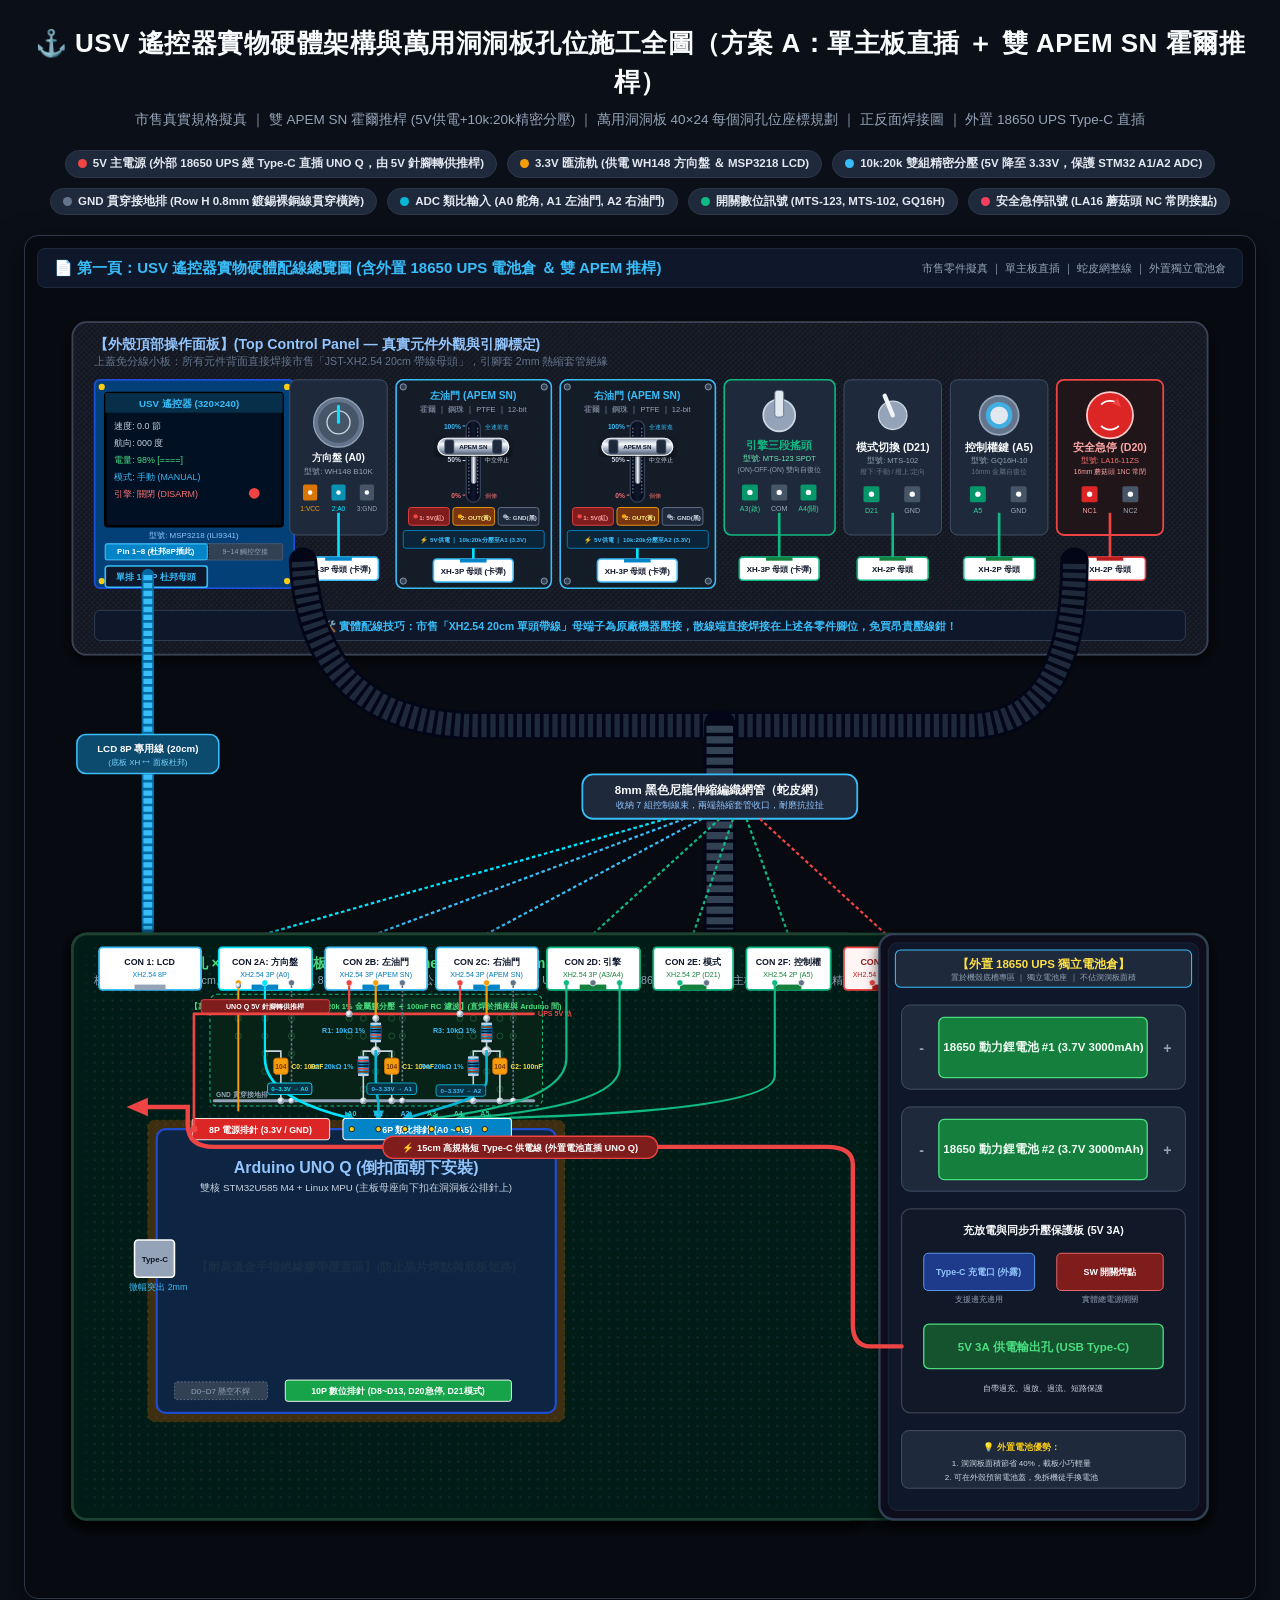
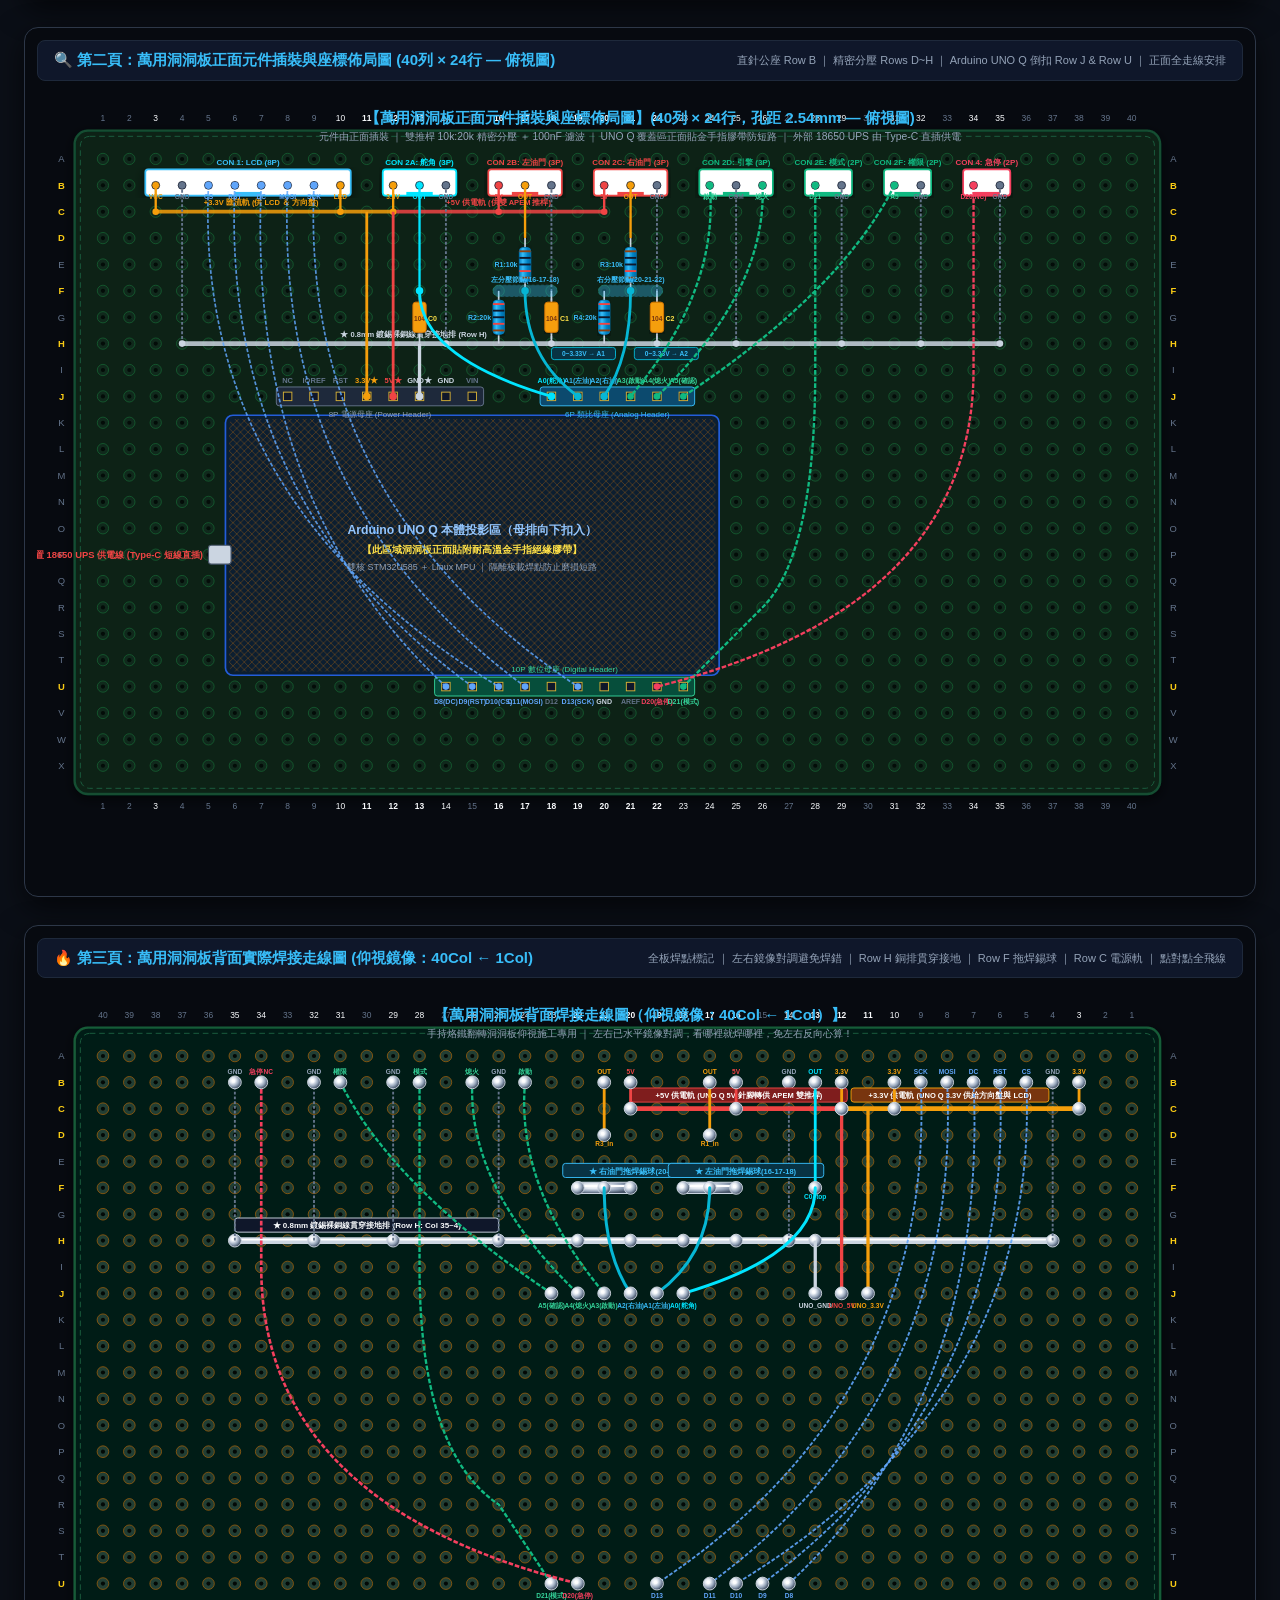
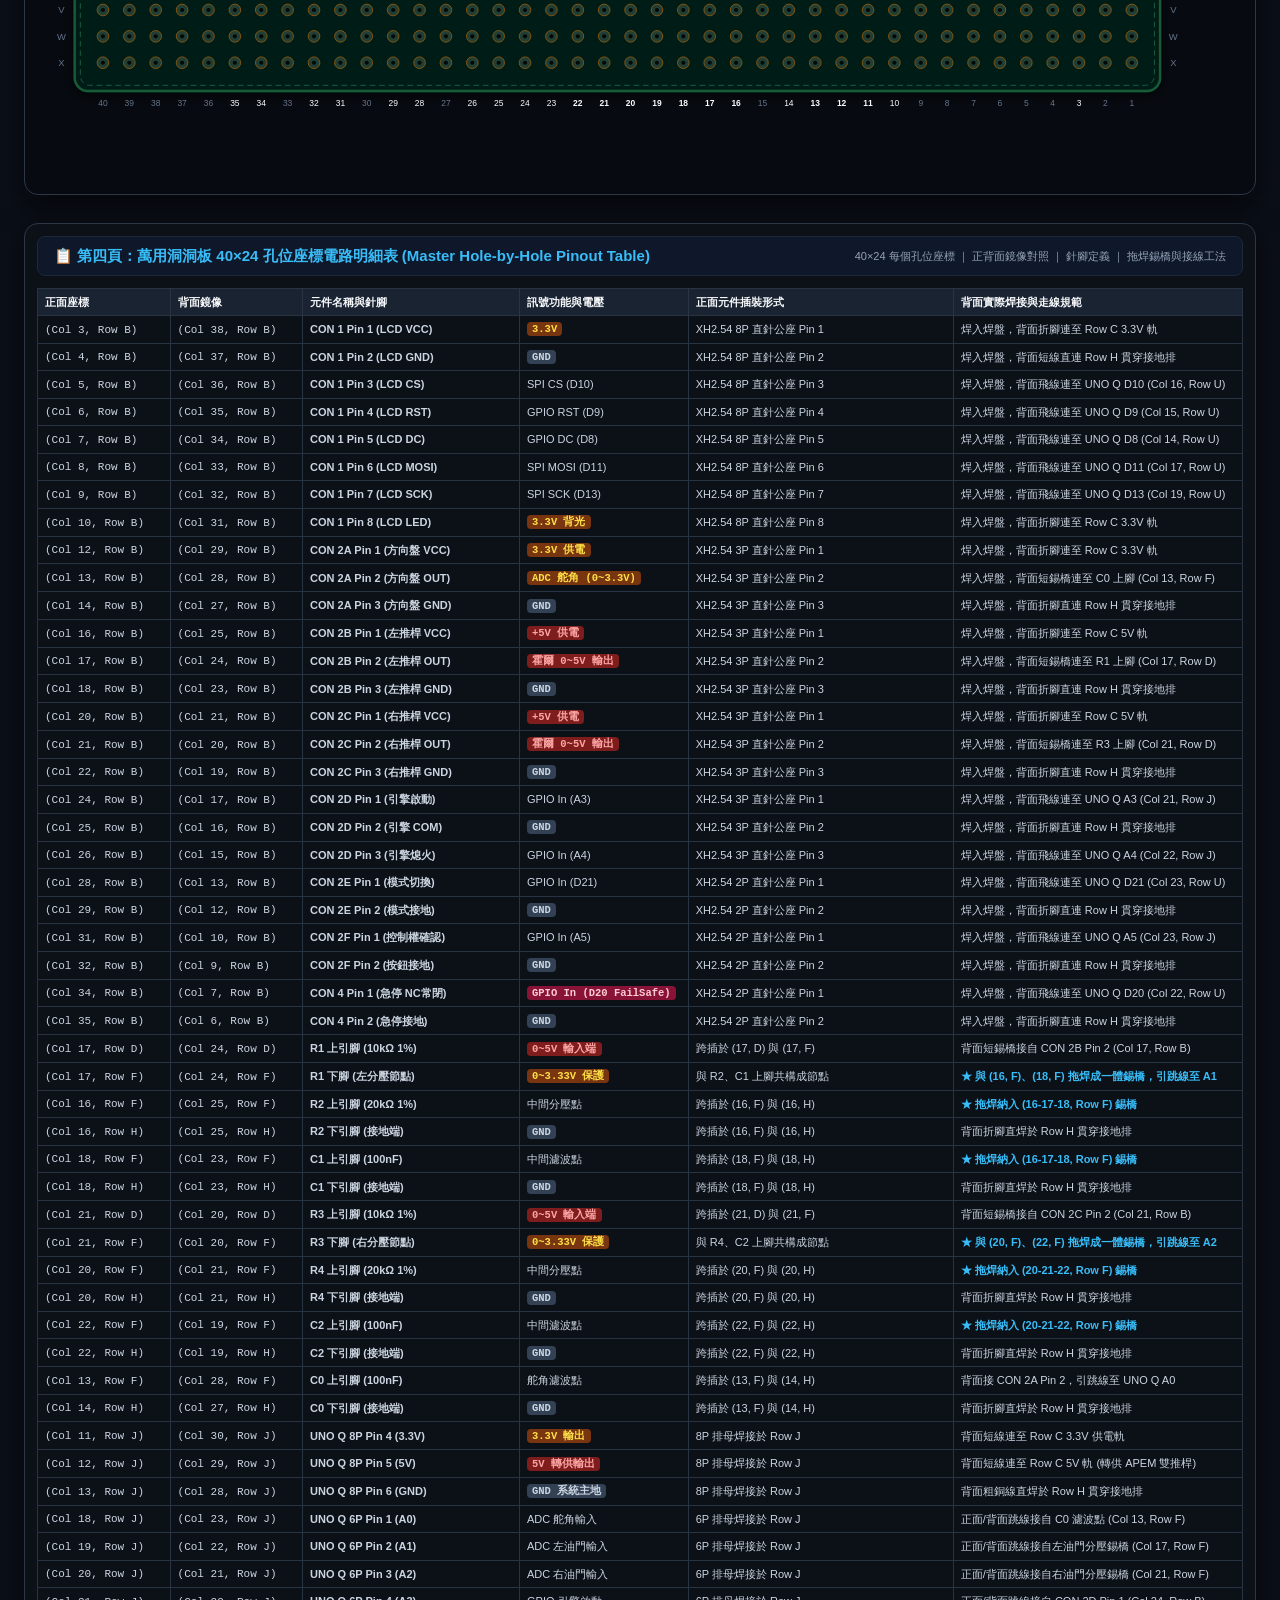
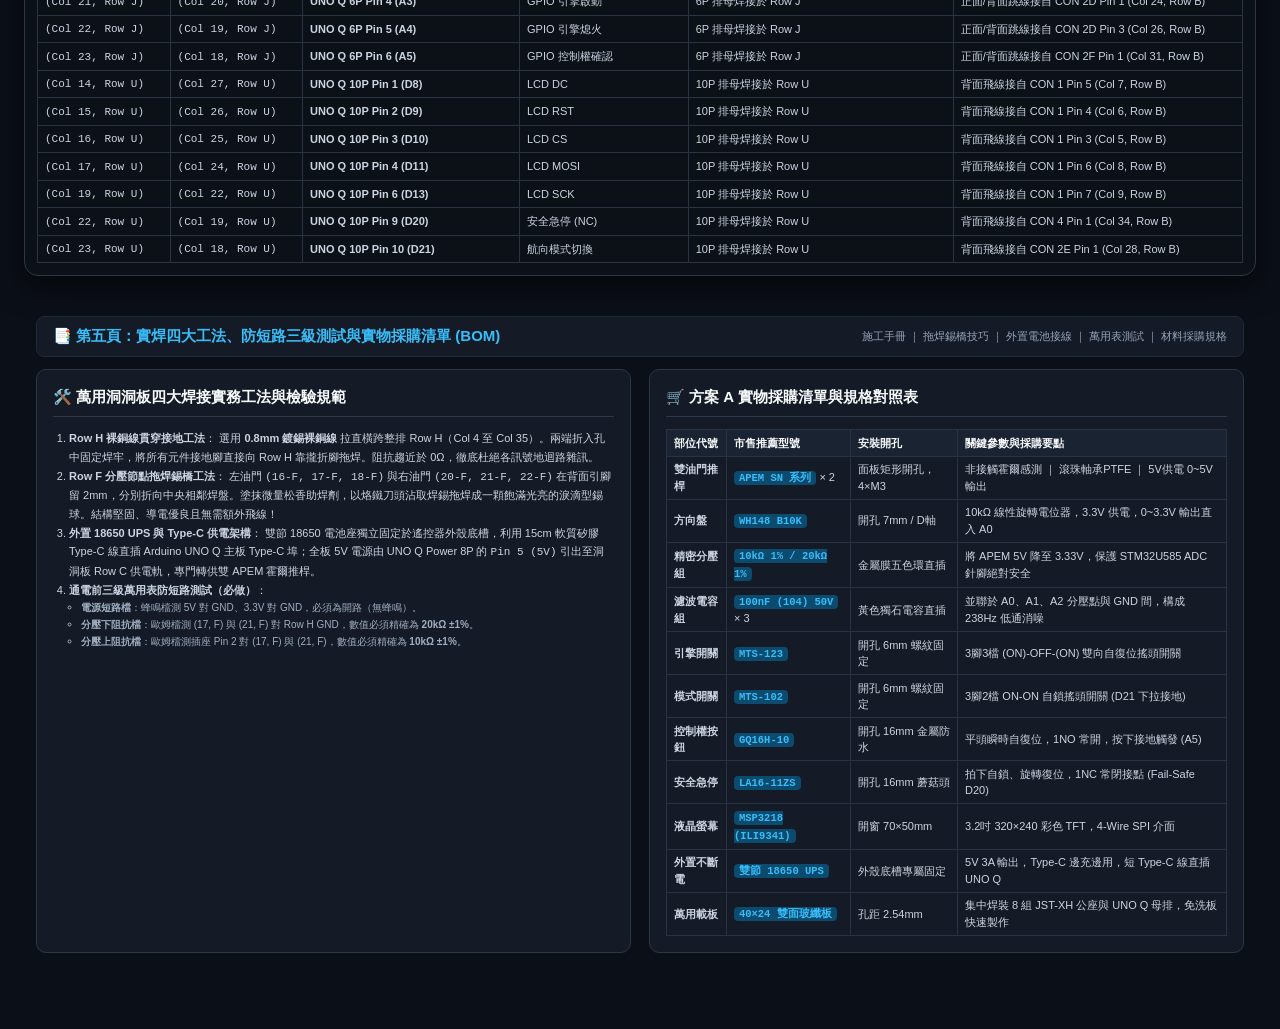
==== docs/hardware_diagram.html @ 47053d38 "feat(hardware): 規劃雙 APEM SN 推桿與 40x24 洞洞板正反面電路佈局並產出工程圖 - 新增雙通道 APEM SN 霍爾效應 T-Bar 油門推桿支援 (A1 左油門, A2" ====
<!DOCTYPE html>
<html lang="zh-TW">
<head>
  <meta charset="UTF-8">
  <meta name="viewport" content="width=device-width, initial-scale=1.0">
  <title>USV 遙控器實物硬體架構與萬用洞洞板孔位施工全圖（方案 A：單主板直插 ＋ 雙 APEM SN 霍爾推桿）</title>
  <style>
    :root {
      --bg: #0b0f17;
      --card-bg: #141b26;
      --card-hover: #1c2536;
      --border: #2d3748;
      --border-bright: #4a5568;
      --text: #cbd5e1;
      --text-bright: #f8fafc;
      --accent: #38bdf8;
      --pwr-5v: #ef4444;
      --pwr-33v: #f59e0b;
      --gnd: #64748b;
      --sig-adc: #06b6d4;
      --sig-gpio: #10b981;
      --sig-spi: #60a5fa;
      --sig-estop: #f43f5e;
    }

    * { box-sizing: border-box; margin: 0; padding: 0; }
    body {
      font-family: -apple-system, BlinkMacSystemFont, "Segoe UI", "PingFang TC", "Microsoft JhengHei", sans-serif;
      background: var(--bg);
      color: var(--text);
      padding: 24px;
      line-height: 1.5;
    }

    header {
      text-align: center;
      margin-bottom: 20px;
    }
    header h1 {
      font-size: 26px;
      color: var(--text-bright);
      margin-bottom: 8px;
      letter-spacing: 0.5px;
    }
    header p {
      font-size: 13.5px;
      color: #94a3b8;
    }

    .toolbar {
      display: flex;
      justify-content: center;
      gap: 10px;
      margin-bottom: 20px;
      flex-wrap: wrap;
    }
    .badge {
      display: inline-flex;
      align-items: center;
      gap: 6px;
      padding: 4px 12px;
      border-radius: 20px;
      font-size: 11.5px;
      font-weight: 600;
      border: 1px solid var(--border);
      background: #1e293b;
      color: #e2e8f0;
    }
    .badge .dot {
      width: 9px;
      height: 9px;
      border-radius: 50%;
    }

    .page-section {
      background: #070a10;
      border: 1px solid var(--border);
      border-radius: 14px;
      box-shadow: 0 10px 30px rgba(0,0,0,0.6);
      overflow-x: auto;
      margin-bottom: 28px;
      padding: 12px;
    }
    .page-title-banner {
      background: #0f172a;
      border: 1px solid #1e293b;
      border-radius: 8px;
      padding: 8px 16px;
      margin-bottom: 12px;
      display: flex;
      justify-content: space-between;
      align-items: center;
    }
    .page-title-banner h2 {
      font-size: 15px;
      color: #38bdf8;
      display: flex;
      align-items: center;
      gap: 8px;
    }
    .page-title-banner span {
      font-size: 11px;
      color: #94a3b8;
    }

    svg {
      display: block;
      margin: 0 auto;
      max-width: 100%;
      height: auto;
    }

    .legend-grid {
      display: grid;
      grid-template-columns: repeat(auto-fit, minmax(360px, 1fr));
      gap: 18px;
      margin-bottom: 24px;
    }
    .card {
      background: var(--card-bg);
      border: 1px solid var(--border);
      border-radius: 10px;
      padding: 16px;
    }
    .card h3 {
      font-size: 15px;
      color: var(--text-bright);
      border-bottom: 1px solid var(--border);
      padding-bottom: 8px;
      margin-bottom: 12px;
      display: flex;
      align-items: center;
      gap: 8px;
    }
    .table-sm {
      width: 100%;
      border-collapse: collapse;
      font-size: 11px;
    }
    .table-sm th, .table-sm td {
      padding: 4.5px 7px;
      border: 1px solid #283344;
      text-align: left;
    }
    .table-sm th {
      background: #1a2332;
      color: var(--text-bright);
      font-weight: 600;
    }
    .table-sm tr:hover {
      background: rgba(255,255,255,0.02);
    }
    .model-tag {
      font-family: ui-monospace, SFMono-Regular, Menlo, Monaco, Consolas, monospace;
      font-size: 10.5px;
      color: #38bdf8;
      background: #0c4a6e;
      padding: 1px 5px;
      border-radius: 4px;
      font-weight: bold;
    }

    @media print {
      @page {
        size: A4 portrait;
        margin: 4mm 6mm;
      }
      *, *:before, *:after {
        -webkit-print-color-adjust: exact !important;
        print-color-adjust: exact !important;
        color-adjust: exact !important;
      }
      body {
        background: #0b0f17 !important;
        color: #cbd5e1 !important;
        padding: 0 !important;
        font-size: 8.5px;
      }
      header {
        margin-bottom: 3px !important;
      }
      header h1 {
        font-size: 15px !important;
        margin-bottom: 2px !important;
      }
      header p {
        font-size: 8.5px !important;
      }
      .toolbar {
        gap: 3px !important;
        margin-bottom: 3px !important;
      }
      .badge {
        padding: 1.5px 5px !important;
        font-size: 7.5px !important;
      }
      .page-section {
        margin-bottom: 0 !important;
        padding: 2px !important;
        border: none !important;
        box-shadow: none !important;
        page-break-after: always !important;
        break-after: page !important;
      }
      .page-section svg {
        max-height: 255mm !important;
        width: auto !important;
      }
      .page-title-banner {
        padding: 2px 6px !important;
        margin-bottom: 3px !important;
      }
      .page-title-banner h2 {
        font-size: 10.5px !important;
      }
      .page-title-banner span {
        font-size: 8px !important;
      }
      .legend-grid {
        grid-template-columns: 1fr 1fr !important;
        gap: 6px !important;
      }
      .card {
        padding: 6px 8px !important;
        page-break-inside: avoid !important;
        break-inside: avoid !important;
      }
      .table-sm {
        font-size: 7.8px !important;
        line-height: 1.25 !important;
      }
      .table-sm th, .table-sm td {
        padding: 1.8px 3.5px !important;
      }
      .model-tag {
        font-size: 7.5px !important;
        padding: 0 3px !important;
      }
    }
  </style>
</head>
<body>

  <header>
    <h1>⚓ USV 遙控器實物硬體架構與萬用洞洞板孔位施工全圖（方案 A：單主板直插 ＋ 雙 APEM SN 霍爾推桿）</h1>
    <p>市售真實規格擬真 ｜ 雙 APEM SN 霍爾推桿 (5V供電+10k:20k精密分壓) ｜ 萬用洞洞板 40×24 每個洞孔位座標規劃 ｜ 正反面焊接圖 ｜ 外置 18650 UPS Type-C 直插</p>
  </header>

  <div class="toolbar">
    <div class="badge"><div class="dot" style="background:var(--pwr-5v)"></div>5V 主電源 (外部 18650 UPS 經 Type-C 直插 UNO Q，由 5V 針腳轉供推桿)</div>
    <div class="badge"><div class="dot" style="background:var(--pwr-33v)"></div>3.3V 匯流軌 (供電 WH148 方向盤 ＆ MSP3218 LCD)</div>
    <div class="badge"><div class="dot" style="background:#38bdf8"></div>10k:20k 雙組精密分壓 (5V 降至 3.33V，保護 STM32 A1/A2 ADC)</div>
    <div class="badge"><div class="dot" style="background:var(--gnd)"></div>GND 貫穿接地排 (Row H 0.8mm 鍍錫裸銅線貫穿橫跨)</div>
    <div class="badge"><div class="dot" style="background:var(--sig-adc)"></div>ADC 類比輸入 (A0 舵角, A1 左油門, A2 右油門)</div>
    <div class="badge"><div class="dot" style="background:var(--sig-gpio)"></div>開關數位訊號 (MTS-123, MTS-102, GQ16H)</div>
    <div class="badge"><div class="dot" style="background:var(--sig-estop)"></div>安全急停訊號 (LA16 蘑菇頭 NC 常閉接點)</div>
  </div>

  <!-- ══════════════════════════════════════════════════════════════════════ -->
  <!-- 第一頁：系統實物硬體架構總覽 (Overview SVG) -->
  <!-- ══════════════════════════════════════════════════════════════════════ -->
  <div class="page-section">
    <div class="page-title-banner">
      <h2>📄 第一頁：USV 遙控器實物硬體配線總覽圖 (含外置 18650 UPS 電池倉 ＆ 雙 APEM 推桿)</h2>
      <span>市售零件擬真 ｜ 單主板直插 ｜ 蛇皮網整線 ｜ 外置獨立電池倉</span>
    </div>
    <svg xmlns="http://www.w3.org/2000/svg" viewBox="0 0 1360 1450" width="1360" height="1450">
      <defs>
        <pattern id="perf-dots" width="10" height="10" patternUnits="userSpaceOnUse">
          <circle cx="5" cy="5" r="1.1" fill="#202c3d" />
        </pattern>
        <pattern id="carbon-texture" width="6" height="6" patternUnits="userSpaceOnUse">
          <rect width="6" height="6" fill="#131922" />
          <polygon points="0,0 3,0 0,3" fill="#1b2431" />
          <polygon points="3,3 6,3 3,6" fill="#1b2431" />
        </pattern>
        <filter id="shadow" x="-5%" y="-5%" width="110%" height="110%">
          <feDropShadow dx="0" dy="6" stdDeviation="8" flood-color="#000" flood-opacity="0.7"/>
        </filter>
        <pattern id="knurl" width="4" height="4" patternUnits="userSpaceOnUse">
          <line x1="0" y1="0" x2="4" y2="4" stroke="#475569" stroke-width="1"/>
          <line x1="0" y1="4" x2="4" y2="0" stroke="#475569" stroke-width="1"/>
        </pattern>
        <pattern id="braid-mesh" width="10" height="10" patternUnits="userSpaceOnUse">
          <path d="M 0 5 L 5 0 L 10 5 L 5 10 Z" fill="#1e293b" stroke="#334155" stroke-width="1"/>
        </pattern>
        <marker id="arrow-red" viewBox="0 0 10 10" refX="5" refY="5" markerWidth="6" markerHeight="6" orient="auto-start-reverse">
          <path d="M 0 1.5 L 8 5 L 0 8.5 z" fill="#ef4444" />
        </marker>
        <linearGradient id="metal-handle" x1="0%" y1="0%" x2="0%" y2="100%">
          <stop offset="0%" stop-color="#94a3b8" />
          <stop offset="35%" stop-color="#f8fafc" />
          <stop offset="70%" stop-color="#94a3b8" />
          <stop offset="100%" stop-color="#475569" />
        </linearGradient>
        <linearGradient id="metal-lever" x1="0%" y1="0%" x2="100%" y2="0%">
          <stop offset="0%" stop-color="#64748b" />
          <stop offset="50%" stop-color="#ffffff" />
          <stop offset="100%" stop-color="#475569" />
        </linearGradient>
        <linearGradient id="track-gradient" x1="0%" y1="0%" x2="100%" y2="0%">
          <stop offset="0%" stop-color="#020617" />
          <stop offset="50%" stop-color="#0f172a" />
          <stop offset="100%" stop-color="#020617" />
        </linearGradient>
        <linearGradient id="resistor-blue" x1="0%" y1="0%" x2="100%" y2="0%">
          <stop offset="0%" stop-color="#0284c7" />
          <stop offset="35%" stop-color="#38bdf8" />
          <stop offset="70%" stop-color="#0284c7" />
          <stop offset="100%" stop-color="#0369a1" />
        </linearGradient>
        <radialGradient id="solder-joint" cx="35%" cy="35%" r="65%">
          <stop offset="0%" stop-color="#ffffff" />
          <stop offset="40%" stop-color="#e2e8f0" />
          <stop offset="80%" stop-color="#94a3b8" />
          <stop offset="100%" stop-color="#475569" />
        </radialGradient>
        <marker id="arrow-cyan" viewBox="0 0 10 10" refX="5" refY="5" markerWidth="6" markerHeight="6" orient="auto-start-reverse">
          <path d="M 0 1.5 L 8 5 L 0 8.5 z" fill="#06b6d4" />
        </marker>
        <marker id="arrow-green" viewBox="0 0 10 10" refX="5" refY="5" markerWidth="6" markerHeight="6" orient="auto-start-reverse">
          <path d="M 0 1.5 L 8 5 L 0 8.5 z" fill="#10b981" />
        </marker>
      </defs>

      <g id="top-panel" transform="translate(40, 25)">
        <rect x="0" y="0" width="1280" height="375" rx="16" fill="url(#carbon-texture)" stroke="#3b4354" stroke-width="2" filter="url(#shadow)"/>
        <text x="24" y="30" fill="#93c5fd" font-size="16" font-weight="bold">【外殼頂部操作面板】(Top Control Panel — 真實元件外觀與引腳標定)</text>
        <text x="24" y="48" fill="#64748b" font-size="12">上蓋免分線小板：所有元件背面直接焊接市售「JST-XH2.54 20cm 帶線母頭」，引腳套 2mm 熱縮套管絕緣</text>

        <g id="real-lcd" transform="translate(25, 65)">
          <rect x="0" y="0" width="225" height="235" rx="6" fill="#034078" stroke="#1d4ed8" stroke-width="2"/>
          <circle cx="8" cy="8" r="3.5" fill="#facc15"/><circle cx="217" cy="8" r="3.5" fill="#facc15"/>
          <circle cx="8" cy="227" r="3.5" fill="#facc15"/><circle cx="217" cy="227" r="3.5" fill="#facc15"/>
          <rect x="12" y="15" width="200" height="150" rx="3" fill="#021024" stroke="#000" stroke-width="3"/>
          <rect x="12" y="15" width="200" height="22" fill="#082f49"/>
          <text x="50" y="31" fill="#38bdf8" font-size="11" font-weight="bold">USV 遙控器 (320×240)</text>
          <text x="22" y="56" fill="#cbd5e1" font-size="10">速度: 0.0 節</text>
          <text x="22" y="75" fill="#cbd5e1" font-size="10">航向: 000 度</text>
          <text x="22" y="94" fill="#4ade80" font-size="10">電量: 98% [====]</text>
          <text x="22" y="113" fill="#38bdf8" font-size="10">模式: 手動 (MANUAL)</text>
          <text x="22" y="132" fill="#f87171" font-size="10">引擎: 關閉 (DISARM)</text>
          <circle cx="180" cy="128" r="6" fill="#ef4444"/>
          <text x="112" y="178" fill="#93c5fd" font-size="9" text-anchor="middle">型號: MSP3218 (ILI9341)</text>

          <g transform="translate(12, 185)">
            <rect x="0" y="0" width="200" height="18" rx="2" fill="#0f172a" stroke="#64748b"/>
            <rect x="0" y="0" width="115" height="18" rx="2" fill="#0284c7" stroke="#38bdf8" stroke-width="1.2"/>
            <text x="57" y="12" fill="#ffffff" font-size="9" font-weight="bold" text-anchor="middle">Pin 1~8 (杜邦8P插此)</text>
            <rect x="117" y="0" width="83" height="18" rx="2" fill="#334155" stroke="#475569" stroke-dasharray="2,2"/>
            <text x="158" y="12" fill="#94a3b8" font-size="8" text-anchor="middle">9~14 觸控空接</text>
          </g>

          <g transform="translate(12, 210)">
            <rect x="0" y="0" width="115" height="24" rx="3" fill="#0f172a" stroke="#38bdf8" stroke-width="1.8"/>
            <text x="57" y="16" fill="#38bdf8" font-size="10" font-weight="bold" text-anchor="middle">單排 1×8P 杜邦母頭</text>
          </g>
        </g>

        <g id="real-pot-wh148" transform="translate(245, 65)">
          <rect x="0" y="0" width="110" height="175" rx="8" fill="#1e293b" stroke="#475569"/>
          <circle cx="55" cy="48" r="28" fill="#64748b" stroke="#94a3b8" stroke-width="1.5"/>
          <circle cx="55" cy="48" r="23" fill="#475569"/>
          <circle cx="55" cy="48" r="13" fill="url(#knurl)" stroke="#cbd5e1" stroke-width="1.5"/>
          <line x1="55" y1="48" x2="55" y2="30" stroke="#00e5ff" stroke-width="3.5" stroke-linecap="round"/>
          <text x="55" y="92" fill="#f8fafc" font-size="11.5" font-weight="bold" text-anchor="middle">方向盤 (A0)</text>
          <text x="55" y="106" fill="#94a3b8" font-size="9" text-anchor="middle">型號: WH148 B10K</text>
          
          <g transform="translate(15, 118)">
            <rect x="0" y="0" width="16" height="18" rx="2" fill="#d97706"/><circle cx="8" cy="9" r="2.5" fill="#fff"/>
            <text x="8" y="30" fill="#f59e0b" font-size="7.5" text-anchor="middle">1:VCC</text>
            <rect x="32" y="0" width="16" height="18" rx="2" fill="#0891b2"/><circle cx="40" cy="9" r="2.5" fill="#fff"/>
            <text x="40" y="30" fill="#00e5ff" font-size="7.5" text-anchor="middle">2:A0</text>
            <rect x="64" y="0" width="16" height="18" rx="2" fill="#475569"/><circle cx="72" cy="9" r="2.5" fill="#fff"/>
            <text x="72" y="30" fill="#94a3b8" font-size="7.5" text-anchor="middle">3:GND</text>
          </g>
          <path d="M 55 150 L 55 200" stroke="#00e5ff" stroke-width="3"/>
          <g transform="translate(10, 200)">
            <rect x="0" y="0" width="90" height="26" rx="4" fill="#ffffff" stroke="#38bdf8" stroke-width="1.8"/>
            <rect x="30" y="0" width="30" height="4" fill="#0284c7"/>
            <text x="45" y="17" fill="#0f172a" font-size="9" font-weight="bold" text-anchor="middle">XH-3P 母頭 (卡彈)</text>
          </g>
        </g>

        <!-- APEM SN Series Precision T-Bar: LEFT THROTTLE -->
        <g id="real-tbar-left" transform="translate(365, 65)">
          <rect x="0" y="0" width="175" height="235" rx="8" fill="#141c28" stroke="#38bdf8" stroke-width="1.8"/>
          <!-- 4 Corner Screws -->
          <circle cx="8" cy="8" r="3.5" fill="#334155" stroke="#94a3b8" stroke-width="1"/>
          <circle cx="167" cy="8" r="3.5" fill="#334155" stroke="#94a3b8" stroke-width="1"/>
          <circle cx="8" cy="227" r="3.5" fill="#334155" stroke="#94a3b8" stroke-width="1"/>
          <circle cx="167" cy="227" r="3.5" fill="#334155" stroke="#94a3b8" stroke-width="1"/>

          <!-- Header Labels -->
          <text x="87" y="22" fill="#38bdf8" font-size="11.5" font-weight="bold" text-anchor="middle">左油門 (APEM SN)</text>
          <text x="87" y="36" fill="#94a3b8" font-size="8.5" text-anchor="middle">霍爾 ｜ 鋼珠 ｜ PTFE ｜ 12-bit</text>

          <!-- T-Bar Guide Track Cavity -->
          <rect x="79" y="46" width="16" height="92" rx="8" fill="url(#track-gradient)" stroke="#334155" stroke-width="1.5"/>
          <line x1="82" y1="54" x2="82" y2="130" stroke="#f1f5f9" stroke-width="1" stroke-dasharray="2,2" opacity="0.6"/>
          <line x1="92" y1="54" x2="92" y2="130" stroke="#f1f5f9" stroke-width="1" stroke-dasharray="2,2" opacity="0.6"/>

          <!-- Scale graduations on left -->
          <text x="73" y="55" fill="#38bdf8" font-size="7.5" font-weight="bold" text-anchor="end">100%</text>
          <line x1="75" y1="52" x2="78" y2="52" stroke="#38bdf8" stroke-width="1.2"/>
          <text x="73" y="93" fill="#cbd5e1" font-size="7.5" font-weight="bold" text-anchor="end">50%</text>
          <line x1="75" y1="91" x2="78" y2="91" stroke="#cbd5e1" stroke-width="1.2"/>
          <text x="73" y="133" fill="#f87171" font-size="7.5" font-weight="bold" text-anchor="end">0%</text>
          <line x1="75" y1="130" x2="78" y2="130" stroke="#f87171" stroke-width="1.2"/>

          <!-- Scale notes on right -->
          <text x="100" y="55" fill="#38bdf8" font-size="7">全速前進</text>
          <text x="100" y="93" fill="#cbd5e1" font-size="7">中立停止</text>
          <text x="100" y="133" fill="#f87171" font-size="7">倒俥</text>

          <!-- Lever shaft -->
          <rect x="85" y="75" width="5" height="42" rx="2.5" fill="url(#metal-lever)" stroke="#94a3b8" stroke-width="0.8"/>

          <!-- Aluminum "Bullet" Grip Handle -->
          <rect x="47" y="66" width="80" height="19" rx="9.5" fill="url(#metal-handle)" stroke="#ffffff" stroke-width="1.2" filter="url(#shadow)"/>
          <rect x="55" y="68" width="10" height="15" rx="2" fill="#1e293b" stroke="#334155"/>
          <rect x="109" y="68" width="10" height="15" rx="2" fill="#1e293b" stroke="#334155"/>
          <text x="87" y="78.5" fill="#0f172a" font-size="7" font-weight="bold" text-anchor="middle">APEM SN</text>

          <!-- Terminals Pinout -->
          <g transform="translate(14, 144)">
            <rect x="0" y="0" width="46" height="20" rx="3" fill="#7f1d1d" stroke="#ef4444"/>
            <circle cx="8" cy="10" r="2.5" fill="#ef4444"/>
            <text x="26" y="14" fill="#fca5a5" font-size="7" font-weight="bold" text-anchor="middle">1: 5V(紅)</text>

            <rect x="50" y="0" width="47" height="20" rx="3" fill="#78350f" stroke="#f59e0b"/>
            <circle cx="58" cy="10" r="2.5" fill="#f59e0b"/>
            <text x="76" y="14" fill="#fef08a" font-size="7" font-weight="bold" text-anchor="middle">2: OUT(黃)</text>

            <rect x="101" y="0" width="46" height="20" rx="3" fill="#1e293b" stroke="#64748b"/>
            <circle cx="109" cy="10" r="2.5" fill="#94a3b8"/>
            <text x="127" y="14" fill="#cbd5e1" font-size="7" font-weight="bold" text-anchor="middle">3: GND(黑)</text>
          </g>

          <!-- Safety Note Banner -->
          <rect x="8" y="170" width="159" height="20" rx="3" fill="#0c2438" stroke="#0284c7" stroke-width="1"/>
          <text x="87" y="183" fill="#38bdf8" font-size="7" font-weight="bold" text-anchor="middle">⚡ 5V供電 ｜ 10k:20k分壓至A1 (3.3V)</text>

          <!-- Wire to Motherboard -->
          <path d="M 87 190 L 87 202" stroke="#00e5ff" stroke-width="3"/>
          <g transform="translate(42, 202)">
            <rect x="0" y="0" width="90" height="26" rx="4" fill="#ffffff" stroke="#38bdf8" stroke-width="1.8"/>
            <rect x="30" y="0" width="30" height="4" fill="#0284c7"/>
            <text x="45" y="17" fill="#0f172a" font-size="9" font-weight="bold" text-anchor="middle">XH-3P 母頭 (卡彈)</text>
          </g>
        </g>

        <!-- APEM SN Series Precision T-Bar: RIGHT THROTTLE -->
        <g id="real-tbar-right" transform="translate(550, 65)">
          <rect x="0" y="0" width="175" height="235" rx="8" fill="#141c28" stroke="#38bdf8" stroke-width="1.8"/>
          <!-- 4 Corner Screws -->
          <circle cx="8" cy="8" r="3.5" fill="#334155" stroke="#94a3b8" stroke-width="1"/>
          <circle cx="167" cy="8" r="3.5" fill="#334155" stroke="#94a3b8" stroke-width="1"/>
          <circle cx="8" cy="227" r="3.5" fill="#334155" stroke="#94a3b8" stroke-width="1"/>
          <circle cx="167" cy="227" r="3.5" fill="#334155" stroke="#94a3b8" stroke-width="1"/>

          <!-- Header Labels -->
          <text x="87" y="22" fill="#38bdf8" font-size="11.5" font-weight="bold" text-anchor="middle">右油門 (APEM SN)</text>
          <text x="87" y="36" fill="#94a3b8" font-size="8.5" text-anchor="middle">霍爾 ｜ 鋼珠 ｜ PTFE ｜ 12-bit</text>

          <!-- T-Bar Guide Track Cavity -->
          <rect x="79" y="46" width="16" height="92" rx="8" fill="url(#track-gradient)" stroke="#334155" stroke-width="1.5"/>
          <line x1="82" y1="54" x2="82" y2="130" stroke="#f1f5f9" stroke-width="1" stroke-dasharray="2,2" opacity="0.6"/>
          <line x1="92" y1="54" x2="92" y2="130" stroke="#f1f5f9" stroke-width="1" stroke-dasharray="2,2" opacity="0.6"/>

          <!-- Scale graduations on left -->
          <text x="73" y="55" fill="#38bdf8" font-size="7.5" font-weight="bold" text-anchor="end">100%</text>
          <line x1="75" y1="52" x2="78" y2="52" stroke="#38bdf8" stroke-width="1.2"/>
          <text x="73" y="93" fill="#cbd5e1" font-size="7.5" font-weight="bold" text-anchor="end">50%</text>
          <line x1="75" y1="91" x2="78" y2="91" stroke="#cbd5e1" stroke-width="1.2"/>
          <text x="73" y="133" fill="#f87171" font-size="7.5" font-weight="bold" text-anchor="end">0%</text>
          <line x1="75" y1="130" x2="78" y2="130" stroke="#f87171" stroke-width="1.2"/>

          <!-- Scale notes on right -->
          <text x="100" y="55" fill="#38bdf8" font-size="7">全速前進</text>
          <text x="100" y="93" fill="#cbd5e1" font-size="7">中立停止</text>
          <text x="100" y="133" fill="#f87171" font-size="7">倒俥</text>

          <!-- Lever shaft -->
          <rect x="85" y="75" width="5" height="42" rx="2.5" fill="url(#metal-lever)" stroke="#94a3b8" stroke-width="0.8"/>

          <!-- Aluminum "Bullet" Grip Handle -->
          <rect x="47" y="66" width="80" height="19" rx="9.5" fill="url(#metal-handle)" stroke="#ffffff" stroke-width="1.2" filter="url(#shadow)"/>
          <rect x="55" y="68" width="10" height="15" rx="2" fill="#1e293b" stroke="#334155"/>
          <rect x="109" y="68" width="10" height="15" rx="2" fill="#1e293b" stroke="#334155"/>
          <text x="87" y="78.5" fill="#0f172a" font-size="7" font-weight="bold" text-anchor="middle">APEM SN</text>

          <!-- Terminals Pinout -->
          <g transform="translate(14, 144)">
            <rect x="0" y="0" width="46" height="20" rx="3" fill="#7f1d1d" stroke="#ef4444"/>
            <circle cx="8" cy="10" r="2.5" fill="#ef4444"/>
            <text x="26" y="14" fill="#fca5a5" font-size="7" font-weight="bold" text-anchor="middle">1: 5V(紅)</text>

            <rect x="50" y="0" width="47" height="20" rx="3" fill="#78350f" stroke="#f59e0b"/>
            <circle cx="58" cy="10" r="2.5" fill="#f59e0b"/>
            <text x="76" y="14" fill="#fef08a" font-size="7" font-weight="bold" text-anchor="middle">2: OUT(黃)</text>

            <rect x="101" y="0" width="46" height="20" rx="3" fill="#1e293b" stroke="#64748b"/>
            <circle cx="109" cy="10" r="2.5" fill="#94a3b8"/>
            <text x="127" y="14" fill="#cbd5e1" font-size="7" font-weight="bold" text-anchor="middle">3: GND(黑)</text>
          </g>

          <!-- Safety Note Banner -->
          <rect x="8" y="170" width="159" height="20" rx="3" fill="#0c2438" stroke="#0284c7" stroke-width="1"/>
          <text x="87" y="183" fill="#38bdf8" font-size="7" font-weight="bold" text-anchor="middle">⚡ 5V供電 ｜ 10k:20k分壓至A2 (3.3V)</text>

          <!-- Wire to Motherboard -->
          <path d="M 87 190 L 87 202" stroke="#00e5ff" stroke-width="3"/>
          <g transform="translate(42, 202)">
            <rect x="0" y="0" width="90" height="26" rx="4" fill="#ffffff" stroke="#38bdf8" stroke-width="1.8"/>
            <rect x="30" y="0" width="30" height="4" fill="#0284c7"/>
            <text x="45" y="17" fill="#0f172a" font-size="9" font-weight="bold" text-anchor="middle">XH-3P 母頭 (卡彈)</text>
          </g>
        </g>

        <g id="real-toggle-mts123" transform="translate(735, 65)">
          <rect x="0" y="0" width="125" height="175" rx="8" fill="#1e293b" stroke="#10b981" stroke-width="1.8"/>
          <circle cx="62" cy="40" r="18" fill="#94a3b8" stroke="#cbd5e1" stroke-width="2"/>
          <rect x="57" y="12" width="10" height="30" rx="3" fill="#e2e8f0" stroke="#64748b"/>
          <text x="62" y="78" fill="#10b981" font-size="12" font-weight="bold" text-anchor="middle">引擎三段搖頭</text>
          <text x="62" y="92" fill="#6ee7b7" font-size="8.5" text-anchor="middle">型號: MTS-123 SPDT</text>
          <text x="62" y="104" fill="#94a3b8" font-size="7.5" text-anchor="middle">(ON)-OFF-(ON) 雙向自復位</text>

          <g transform="translate(20, 118)">
            <rect x="0" y="0" width="18" height="18" rx="2" fill="#059669"/><circle cx="9" cy="9" r="3" fill="#fff"/>
            <text x="9" y="30" fill="#34d399" font-size="8" text-anchor="middle">A3(啟)</text>
            <rect x="33" y="0" width="18" height="18" rx="2" fill="#475569"/><circle cx="42" cy="9" r="3" fill="#fff"/>
            <text x="42" y="30" fill="#a0aec0" font-size="8" text-anchor="middle">COM</text>
            <rect x="66" y="0" width="18" height="18" rx="2" fill="#059669"/><circle cx="75" cy="9" r="3" fill="#fff"/>
            <text x="75" y="30" fill="#34d399" font-size="8" text-anchor="middle">A4(關)</text>
          </g>
          <path d="M 62 150 L 62 200" stroke="#10b981" stroke-width="3"/>
          <g transform="translate(17, 200)">
            <rect x="0" y="0" width="90" height="26" rx="4" fill="#ffffff" stroke="#10b981" stroke-width="1.8"/>
            <rect x="30" y="0" width="30" height="4" fill="#15803d"/>
            <text x="45" y="17" fill="#0f172a" font-size="9" font-weight="bold" text-anchor="middle">XH-3P 母頭 (卡彈)</text>
          </g>
        </g>

        <g id="real-toggle-mts102" transform="translate(870, 65)">
          <rect x="0" y="0" width="110" height="175" rx="8" fill="#1e293b" stroke="#475569"/>
          <circle cx="55" cy="40" r="16" fill="#94a3b8" stroke="#cbd5e1" stroke-width="1.5"/>
          <line x1="55" y1="40" x2="46" y2="18" stroke="#f1f5f9" stroke-width="5" stroke-linecap="round"/>
          <text x="55" y="80" fill="#f8fafc" font-size="12" font-weight="bold" text-anchor="middle">模式切換 (D21)</text>
          <text x="55" y="94" fill="#94a3b8" font-size="8.5" text-anchor="middle">型號: MTS-102</text>
          <text x="55" y="106" fill="#64748b" font-size="7.5" text-anchor="middle">撥下:手動 / 撥上:定向</text>

          <g transform="translate(22, 120)">
            <rect x="0" y="0" width="18" height="18" rx="2" fill="#059669"/><circle cx="9" cy="9" r="3" fill="#fff"/>
            <text x="9" y="30" fill="#34d399" font-size="8" text-anchor="middle">D21</text>
            <rect x="46" y="0" width="18" height="18" rx="2" fill="#475569"/><circle cx="55" cy="9" r="3" fill="#fff"/>
            <text x="55" y="30" fill="#a0aec0" font-size="8" text-anchor="middle">GND</text>
          </g>
          <path d="M 55 150 L 55 200" stroke="#10b981" stroke-width="3"/>
          <g transform="translate(15, 200)">
            <rect x="0" y="0" width="80" height="26" rx="4" fill="#ffffff" stroke="#10b981" stroke-width="1.8"/>
            <rect x="25" y="0" width="30" height="4" fill="#15803d"/>
            <text x="40" y="17" fill="#0f172a" font-size="9" font-weight="bold" text-anchor="middle">XH-2P 母頭</text>
          </g>
        </g>

        <g id="real-button-gq16" transform="translate(990, 65)">
          <rect x="0" y="0" width="110" height="175" rx="8" fill="#1e293b" stroke="#475569"/>
          <circle cx="55" cy="40" r="22" fill="#64748b" stroke="#94a3b8" stroke-width="2"/>
          <circle cx="55" cy="40" r="15" fill="#38bdf8" opacity="0.8"/>
          <circle cx="55" cy="40" r="10" fill="#e2e8f0"/>
          <text x="55" y="80" fill="#f8fafc" font-size="12" font-weight="bold" text-anchor="middle">控制權鍵 (A5)</text>
          <text x="55" y="94" fill="#94a3b8" font-size="8.5" text-anchor="middle">型號: GQ16H-10</text>
          <text x="55" y="106" fill="#64748b" font-size="7.5" text-anchor="middle">16mm 金屬自復位</text>

          <g transform="translate(22, 120)">
            <rect x="0" y="0" width="18" height="18" rx="2" fill="#059669"/><circle cx="9" cy="9" r="3" fill="#fff"/>
            <text x="9" y="30" fill="#34d399" font-size="8" text-anchor="middle">A5</text>
            <rect x="46" y="0" width="18" height="18" rx="2" fill="#475569"/><circle cx="55" cy="9" r="3" fill="#fff"/>
            <text x="55" y="30" fill="#a0aec0" font-size="8" text-anchor="middle">GND</text>
          </g>
          <path d="M 55 150 L 55 200" stroke="#10b981" stroke-width="3"/>
          <g transform="translate(15, 200)">
            <rect x="0" y="0" width="80" height="26" rx="4" fill="#ffffff" stroke="#10b981" stroke-width="1.8"/>
            <rect x="25" y="0" width="30" height="4" fill="#15803d"/>
            <text x="40" y="17" fill="#0f172a" font-size="9" font-weight="bold" text-anchor="middle">XH-2P 母頭</text>
          </g>
        </g>

        <g id="real-estop-la16" transform="translate(1110, 65)">
          <rect x="0" y="0" width="120" height="175" rx="8" fill="#201518" stroke="#ef4444" stroke-width="2"/>
          <circle cx="60" cy="40" r="26" fill="#dc2626" stroke="#fecaca" stroke-width="2"/>
          <path d="M 50 28 A 14 14 0 0 1 70 28" fill="none" stroke="#fff" stroke-width="2" marker-end="url(#arrow-red)"/>
          <path d="M 70 52 A 14 14 0 0 1 50 52" fill="none" stroke="#fff" stroke-width="2"/>
          <text x="60" y="80" fill="#fca5a5" font-size="12" font-weight="bold" text-anchor="middle">安全急停 (D20)</text>
          <text x="60" y="94" fill="#f87171" font-size="8.5" text-anchor="middle">型號: LA16-11ZS</text>
          <text x="60" y="106" fill="#fca5a5" font-size="7.5" text-anchor="middle">16mm 蘑菇頭 1NC 常閉</text>

          <g transform="translate(28, 120)">
            <rect x="0" y="0" width="18" height="18" rx="2" fill="#dc2626"/><circle cx="9" cy="9" r="3" fill="#fff"/>
            <text x="9" y="30" fill="#fca5a5" font-size="8" text-anchor="middle">NC1</text>
            <rect x="46" y="0" width="18" height="18" rx="2" fill="#475569"/><circle cx="55" cy="9" r="3" fill="#fff"/>
            <text x="55" y="30" fill="#a0aec0" font-size="8" text-anchor="middle">NC2</text>
          </g>
          <path d="M 60 150 L 60 200" stroke="#ef4444" stroke-width="3"/>
          <g transform="translate(20, 200)">
            <rect x="0" y="0" width="80" height="26" rx="4" fill="#ffffff" stroke="#ef4444" stroke-width="1.8"/>
            <rect x="25" y="0" width="30" height="4" fill="#b91c1c"/>
            <text x="40" y="17" fill="#0f172a" font-size="9" font-weight="bold" text-anchor="middle">XH-2P 母頭</text>
          </g>
        </g>

        <rect x="25" y="325" width="1230" height="34" rx="6" fill="#0f172a" stroke="#334155"/>
        <text x="640" y="347" fill="#38bdf8" font-size="12" font-weight="bold" text-anchor="middle">
          🛠️ 實體配線技巧：市售「XH2.54 20cm 單頭帶線」母端子為原廠機器壓接，散線端直接焊接在上述各零件腳位，免買昂貴壓線鉗！
        </text>
      </g>

      <g id="harness-lcd">
        <path d="M 125 310 L 125 710" fill="none" stroke="#0369a1" stroke-width="14" stroke-linecap="round"/>
        <path d="M 125 310 L 125 710" fill="none" stroke="#38bdf8" stroke-width="10" stroke-dasharray="6,3"/>
        <rect x="45" y="490" width="160" height="44" rx="10" fill="#0c4a6e" stroke="#38bdf8" stroke-width="1.8"/>
        <text x="125" y="510" fill="#ffffff" font-size="11" font-weight="bold" text-anchor="middle">LCD 8P 專用線 (20cm)</text>
        <text x="125" y="524" fill="#7dd3fc" font-size="9" text-anchor="middle">(底板 XH ⟷ 面板杜邦)</text>
      </g>

      <g id="harness-controls">
        <path d="M 300 295 Q 310 480 500 480 L 1050 480 Q 1170 480 1170 295" 
              fill="none" stroke="#020617" stroke-width="32" stroke-linecap="round"/>
        <path d="M 300 295 Q 310 480 500 480 L 1050 480 Q 1170 480 1170 295" 
              fill="none" stroke="#1e293b" stroke-width="26" stroke-dasharray="6,4"/>
        
        <path d="M 770 480 L 770 710" fill="none" stroke="#020617" stroke-width="36" stroke-linecap="round"/>
        <path d="M 770 480 L 770 710" fill="none" stroke="#334155" stroke-width="30" stroke-dasharray="8,4"/>

        <rect x="615" y="535" width="310" height="50" rx="12" fill="#1e293b" stroke="#38bdf8" stroke-width="2"/>
        <text x="770" y="557" fill="#f8fafc" font-size="13" font-weight="bold" text-anchor="middle">8mm 黑色尼龍伸縮編織網管（蛇皮網）</text>
        <text x="770" y="573" fill="#93c5fd" font-size="10" text-anchor="middle">收納 7 組控制線束，兩端熱縮套管收口，耐磨抗拉扯</text>

        <path d="M 710 585 L 257 715" stroke="#00e5ff" stroke-width="2.5" stroke-dasharray="4,3"/>
        <path d="M 730 585 L 382 715" stroke="#38bdf8" stroke-width="2.5" stroke-dasharray="4,3"/>
        <path d="M 750 585 L 507 715" stroke="#38bdf8" stroke-width="2.5" stroke-dasharray="4,3"/>
        <path d="M 770 585 L 627 715" stroke="#10b981" stroke-width="2.5" stroke-dasharray="4,3"/>
        <path d="M 785 585 L 740 715" stroke="#10b981" stroke-width="2.5" stroke-dasharray="4,3"/>
        <path d="M 800 585 L 847 715" stroke="#10b981" stroke-width="2.5" stroke-dasharray="4,3"/>
        <path d="M 815 585 L 957 715" stroke="#ef4444" stroke-width="2.5" stroke-dasharray="4,3"/>
      </g>

      
      <!-- ══════════════════════════════════════════════════════════════════════ -->
      <!-- 【主機載板：40孔 × 24孔 萬用洞洞板】(不含電池，尺寸約 10cm × 6cm) -->
      <!-- ══════════════════════════════════════════════════════════════════════ -->
      
      <!-- ══════════════════════════════════════════════════════════════════════ -->
      <!-- 【主機載板：40孔 × 24孔 萬用洞洞板】(不含電池，尺寸約 10cm × 6cm) -->
      <!-- ══════════════════════════════════════════════════════════════════════ -->
      <g id="bottom-board" transform="translate(40, 715)">
        <rect x="0" y="0" width="890" height="660" rx="16" fill="#061c12" stroke="#1b4332" stroke-width="3" filter="url(#shadow)"/>
        <rect x="12" y="12" width="866" height="636" rx="8" fill="url(#perf-dots)"/>

        <text x="24" y="38" fill="#4ade80" font-size="15" font-weight="bold">【主機載板：40孔 × 24孔 萬用洞洞板】(2.54mm Pitch Carrier Motherboard)</text>
        <text x="24" y="56" fill="#94a3b8" font-size="11">尺寸 10×6cm ｜ 上緣集中焊接 8 組 JST-XH 公座 ｜ 直焊 10k:20k 1% 分壓 ｜ 倒扣插裝 UNO Q ｜ 18650電池外置不佔板面</text>


        <rect x="0" y="0" width="890" height="660" rx="16" fill="#061c12" stroke="#1b4332" stroke-width="3" filter="url(#shadow)"/>
        <rect x="12" y="12" width="866" height="636" rx="8" fill="url(#perf-dots)"/>

        <text x="24" y="38" fill="#4ade80" font-size="15" font-weight="bold">【主機載板：40孔 × 24孔 萬用洞洞板】(2.54mm Pitch Carrier Motherboard)</text>
        <text x="24" y="56" fill="#94a3b8" font-size="11">尺寸 10×6cm ｜ 上緣集中焊接 8 組 JST-XH 公座 ｜ 直焊 10k:20k 1% 分壓 ｜ 倒扣插裝 UNO Q ｜ 18650電池外置不佔板面</text>


        <rect x="0" y="0" width="1280" height="660" rx="16" fill="#061c12" stroke="#1b4332" stroke-width="3" filter="url(#shadow)"/>
        <rect x="15" y="15" width="1250" height="630" rx="8" fill="url(#perf-dots)"/>

        <text x="24" y="38" fill="#4ade80" font-size="16" font-weight="bold">【主機載板：40孔 × 52孔 萬用洞洞板】(Carrier Motherboard — 2.54mm Pitch)</text>
        <text x="24" y="56" fill="#94a3b8" font-size="12">板子尺寸約 10cm × 13cm。上方邊緣集中焊入 8 組 JST-XH2.54 直針公座；左側倒插 Arduino UNO Q，右側固定 18650 UPS；插座與主板間直焊 10k:20k 精密分壓電路。</text>

        <!-- TOP CONNECTORS ROW (y=15 to y=63) -->
        <g transform="translate(30, 15)">
          <rect x="0" y="0" width="115" height="48" rx="4" fill="#ffffff" stroke="#38bdf8" stroke-width="2"/>
          <rect x="40" y="42" width="35" height="6" fill="#94a3b8"/>
          <text x="57" y="20" fill="#0f172a" font-size="10" font-weight="bold" text-anchor="middle">CON 1: LCD</text>
          <text x="57" y="34" fill="#0284c7" font-size="8" text-anchor="middle">XH2.54 8P</text>
        </g>

        <g transform="translate(165, 15)">
          <rect x="0" y="0" width="105" height="48" rx="4" fill="#ffffff" stroke="#00e5ff" stroke-width="2"/>
          <rect x="37" y="42" width="30" height="6" fill="#0284c7"/>
          <text x="52" y="20" fill="#0f172a" font-size="10" font-weight="bold" text-anchor="middle">CON 2A: 方向盤</text>
          <text x="52" y="34" fill="#0077b6" font-size="8" text-anchor="middle">XH2.54 3P (A0)</text>
          <circle cx="22" cy="40" r="3.5" fill="#f59e0b" stroke="#fff" stroke-width="0.8"/>
          <circle cx="52" cy="40" r="3.5" fill="#00e5ff" stroke="#fff" stroke-width="0.8"/>
          <circle cx="82" cy="40" r="3.5" fill="#64748b" stroke="#fff" stroke-width="0.8"/>
        </g>

        <g transform="translate(285, 15)">
          <rect x="0" y="0" width="115" height="48" rx="4" fill="#ffffff" stroke="#38bdf8" stroke-width="2"/>
          <rect x="42" y="42" width="30" height="6" fill="#0284c7"/>
          <text x="57" y="20" fill="#0f172a" font-size="10" font-weight="bold" text-anchor="middle">CON 2B: 左油門</text>
          <text x="57" y="34" fill="#0077b6" font-size="8" text-anchor="middle">XH2.54 3P (APEM SN)</text>
          <circle cx="27" cy="40" r="3.5" fill="#ef4444" stroke="#fff" stroke-width="0.8"/>
          <circle cx="57" cy="40" r="3.5" fill="#f59e0b" stroke="#fff" stroke-width="0.8"/>
          <circle cx="87" cy="40" r="3.5" fill="#64748b" stroke="#fff" stroke-width="0.8"/>
        </g>

        <g transform="translate(410, 15)">
          <rect x="0" y="0" width="115" height="48" rx="4" fill="#ffffff" stroke="#38bdf8" stroke-width="2"/>
          <rect x="42" y="42" width="30" height="6" fill="#0284c7"/>
          <text x="57" y="20" fill="#0f172a" font-size="10" font-weight="bold" text-anchor="middle">CON 2C: 右油門</text>
          <text x="57" y="34" fill="#0077b6" font-size="8" text-anchor="middle">XH2.54 3P (APEM SN)</text>
          <circle cx="27" cy="40" r="3.5" fill="#ef4444" stroke="#fff" stroke-width="0.8"/>
          <circle cx="57" cy="40" r="3.5" fill="#f59e0b" stroke="#fff" stroke-width="0.8"/>
          <circle cx="87" cy="40" r="3.5" fill="#64748b" stroke="#fff" stroke-width="0.8"/>
        </g>

        <g transform="translate(535, 15)">
          <rect x="0" y="0" width="105" height="48" rx="4" fill="#ffffff" stroke="#10b981" stroke-width="2"/>
          <rect x="37" y="42" width="30" height="6" fill="#15803d"/>
          <text x="52" y="20" fill="#0f172a" font-size="10" font-weight="bold" text-anchor="middle">CON 2D: 引擎</text>
          <text x="52" y="34" fill="#15803d" font-size="8" text-anchor="middle">XH2.54 3P (A3/A4)</text>
          <circle cx="22" cy="40" r="3.5" fill="#10b981" stroke="#fff" stroke-width="0.8"/>
          <circle cx="52" cy="40" r="3.5" fill="#64748b" stroke="#fff" stroke-width="0.8"/>
          <circle cx="82" cy="40" r="3.5" fill="#10b981" stroke="#fff" stroke-width="0.8"/>
        </g>

        <g transform="translate(655, 15)">
          <rect x="0" y="0" width="90" height="48" rx="4" fill="#ffffff" stroke="#10b981" stroke-width="2"/>
          <rect x="30" y="42" width="30" height="6" fill="#15803d"/>
          <text x="45" y="20" fill="#0f172a" font-size="10" font-weight="bold" text-anchor="middle">CON 2E: 模式</text>
          <text x="45" y="34" fill="#15803d" font-size="8" text-anchor="middle">XH2.54 2P (D21)</text>
          <circle cx="30" cy="40" r="3.5" fill="#10b981" stroke="#fff" stroke-width="0.8"/>
          <circle cx="60" cy="40" r="3.5" fill="#64748b" stroke="#fff" stroke-width="0.8"/>
        </g>

        <g transform="translate(760, 15)">
          <rect x="0" y="0" width="95" height="48" rx="4" fill="#ffffff" stroke="#10b981" stroke-width="2"/>
          <rect x="32" y="42" width="30" height="6" fill="#15803d"/>
          <text x="47" y="20" fill="#0f172a" font-size="10" font-weight="bold" text-anchor="middle">CON 2F: 控制權</text>
          <text x="47" y="34" fill="#15803d" font-size="8" text-anchor="middle">XH2.54 2P (A5)</text>
          <circle cx="32" cy="40" r="3.5" fill="#10b981" stroke="#fff" stroke-width="0.8"/>
          <circle cx="62" cy="40" r="3.5" fill="#64748b" stroke="#fff" stroke-width="0.8"/>
        </g>

        <g transform="translate(870, 15)">
          <rect x="0" y="0" width="95" height="48" rx="4" fill="#fff5f5" stroke="#ef4444" stroke-width="2"/>
          <rect x="32" y="42" width="30" height="6" fill="#b91c1c"/>
          <text x="47" y="20" fill="#991b1b" font-size="10" font-weight="bold" text-anchor="middle">CON 4: 急停</text>
          <text x="47" y="34" fill="#b91c1c" font-size="8" text-anchor="middle">XH2.54 2P (D20 NC)</text>
          <circle cx="32" cy="40" r="3.5" fill="#ef4444" stroke="#fff" stroke-width="0.8"/>
          <circle cx="62" cy="40" r="3.5" fill="#64748b" stroke="#fff" stroke-width="0.8"/>
        </g>

        <g transform="translate(980, 16)">
          <rect x="0" y="0" width="285" height="48" rx="4" fill="#0f172a" stroke="#334155"/>
          <text x="10" y="15" fill="#ef4444" font-size="8.5" font-weight="bold">─ 5V 供電軌 (UPS 5V 供給 APEM 雙推桿 2B & 2C Pin 1)</text>
          <text x="10" y="29" fill="#f59e0b" font-size="8.5" font-weight="bold">─ 3.3V 匯流軌 (UNO Q 3.3V 供給 WH148 方向盤 2A)</text>
          <text x="10" y="43" fill="#94a3b8" font-size="8.5" font-weight="bold">─ GND 接地排 (底板鍍錫走線貫穿 2A~2F, CON4)</text>
        </g>

        <!-- ══════════════════════════════════════════════════════════════════════ -->
        <!-- 【萬用洞洞板實體焊接區：雙油門 10k:20k 1% 分壓電路 ＋ 100nF RC 濾波】 -->
        <!-- ══════════════════════════════════════════════════════════════════════ -->
        <g id="perfboard-divider-circuits">
          <!-- Background Framing -->
          <rect x="155" y="68" width="375" height="126" rx="8" fill="#072216" stroke="#10b981" stroke-width="1.2" stroke-dasharray="4,3"/>
          <rect x="165" y="72" width="355" height="16" rx="3" fill="#063621"/>
          <text x="342" y="84" fill="#4ade80" font-size="8.5" font-weight="bold" text-anchor="middle">
            【萬用洞洞板實體焊接區：雙油門 10k:20k 1% 金屬膜分壓 ＋ 100nF RC 濾波】(直焊於插座與 Arduino 間)
          </text>

          <!-- Perfboard Solder Pads Grid Matrix (Simulated 2.54mm holes) -->
          <g id="solder-pads-matrix" opacity="0.35">
            <!-- Row y=95 -->
            <circle cx="187" cy="95" r="3.5" fill="#1b2e23" stroke="#4ade80" stroke-width="0.8"/><circle cx="187" cy="95" r="1.2" fill="#061c12"/>
            <circle cx="217" cy="95" r="3.5" fill="#1b2e23" stroke="#4ade80" stroke-width="0.8"/><circle cx="217" cy="95" r="1.2" fill="#061c12"/>
            <circle cx="247" cy="95" r="3.5" fill="#1b2e23" stroke="#4ade80" stroke-width="0.8"/><circle cx="247" cy="95" r="1.2" fill="#061c12"/>
            <circle cx="312" cy="95" r="3.5" fill="#1b2e23" stroke="#4ade80" stroke-width="0.8"/><circle cx="312" cy="95" r="1.2" fill="#061c12"/>
            <circle cx="328" cy="95" r="3.5" fill="#1b2e23" stroke="#4ade80" stroke-width="0.8"/><circle cx="328" cy="95" r="1.2" fill="#061c12"/>
            <circle cx="342" cy="95" r="3.5" fill="#1b2e23" stroke="#4ade80" stroke-width="0.8"/><circle cx="342" cy="95" r="1.2" fill="#061c12"/>
            <circle cx="360" cy="95" r="3.5" fill="#1b2e23" stroke="#4ade80" stroke-width="0.8"/><circle cx="360" cy="95" r="1.2" fill="#061c12"/>
            <circle cx="372" cy="95" r="3.5" fill="#1b2e23" stroke="#4ade80" stroke-width="0.8"/><circle cx="372" cy="95" r="1.2" fill="#061c12"/>
            <circle cx="437" cy="95" r="3.5" fill="#1b2e23" stroke="#4ade80" stroke-width="0.8"/><circle cx="437" cy="95" r="1.2" fill="#061c12"/>
            <circle cx="452" cy="95" r="3.5" fill="#1b2e23" stroke="#4ade80" stroke-width="0.8"/><circle cx="452" cy="95" r="1.2" fill="#061c12"/>
            <circle cx="467" cy="95" r="3.5" fill="#1b2e23" stroke="#4ade80" stroke-width="0.8"/><circle cx="467" cy="95" r="1.2" fill="#061c12"/>
            <circle cx="482" cy="95" r="3.5" fill="#1b2e23" stroke="#4ade80" stroke-width="0.8"/><circle cx="482" cy="95" r="1.2" fill="#061c12"/>
            <circle cx="497" cy="95" r="3.5" fill="#1b2e23" stroke="#4ade80" stroke-width="0.8"/><circle cx="497" cy="95" r="1.2" fill="#061c12"/>
            <!-- Row y=115 -->
            <circle cx="187" cy="115" r="3.5" fill="#1b2e23" stroke="#4ade80" stroke-width="0.8"/><circle cx="187" cy="115" r="1.2" fill="#061c12"/>
            <circle cx="217" cy="115" r="3.5" fill="#1b2e23" stroke="#4ade80" stroke-width="0.8"/><circle cx="217" cy="115" r="1.2" fill="#061c12"/>
            <circle cx="247" cy="115" r="3.5" fill="#1b2e23" stroke="#4ade80" stroke-width="0.8"/><circle cx="247" cy="115" r="1.2" fill="#061c12"/>
            <circle cx="312" cy="115" r="3.5" fill="#1b2e23" stroke="#4ade80" stroke-width="0.8"/><circle cx="312" cy="115" r="1.2" fill="#061c12"/>
            <circle cx="328" cy="115" r="3.5" fill="#1b2e23" stroke="#4ade80" stroke-width="0.8"/><circle cx="328" cy="115" r="1.2" fill="#061c12"/>
            <circle cx="342" cy="115" r="3.5" fill="#1b2e23" stroke="#4ade80" stroke-width="0.8"/><circle cx="342" cy="115" r="1.2" fill="#061c12"/>
            <circle cx="360" cy="115" r="3.5" fill="#1b2e23" stroke="#4ade80" stroke-width="0.8"/><circle cx="360" cy="115" r="1.2" fill="#061c12"/>
            <circle cx="372" cy="115" r="3.5" fill="#1b2e23" stroke="#4ade80" stroke-width="0.8"/><circle cx="372" cy="115" r="1.2" fill="#061c12"/>
            <circle cx="437" cy="115" r="3.5" fill="#1b2e23" stroke="#4ade80" stroke-width="0.8"/><circle cx="437" cy="115" r="1.2" fill="#061c12"/>
            <circle cx="452" cy="115" r="3.5" fill="#1b2e23" stroke="#4ade80" stroke-width="0.8"/><circle cx="452" cy="115" r="1.2" fill="#061c12"/>
            <circle cx="467" cy="115" r="3.5" fill="#1b2e23" stroke="#4ade80" stroke-width="0.8"/><circle cx="467" cy="115" r="1.2" fill="#061c12"/>
            <circle cx="482" cy="115" r="3.5" fill="#1b2e23" stroke="#4ade80" stroke-width="0.8"/><circle cx="482" cy="115" r="1.2" fill="#061c12"/>
            <circle cx="497" cy="115" r="3.5" fill="#1b2e23" stroke="#4ade80" stroke-width="0.8"/><circle cx="497" cy="115" r="1.2" fill="#061c12"/>
            <!-- Row y=135 -->
            <circle cx="217" cy="135" r="3.5" fill="#1b2e23" stroke="#4ade80" stroke-width="0.8"/><circle cx="217" cy="135" r="1.2" fill="#061c12"/>
            <circle cx="247" cy="135" r="3.5" fill="#1b2e23" stroke="#4ade80" stroke-width="0.8"/><circle cx="247" cy="135" r="1.2" fill="#061c12"/>
            <circle cx="328" cy="135" r="3.5" fill="#1b2e23" stroke="#4ade80" stroke-width="0.8"/><circle cx="328" cy="135" r="1.2" fill="#061c12"/>
            <circle cx="342" cy="135" r="3.5" fill="#1b2e23" stroke="#4ade80" stroke-width="0.8"/><circle cx="342" cy="135" r="1.2" fill="#061c12"/>
            <circle cx="360" cy="135" r="3.5" fill="#1b2e23" stroke="#4ade80" stroke-width="0.8"/><circle cx="360" cy="135" r="1.2" fill="#061c12"/>
            <circle cx="452" cy="135" r="3.5" fill="#1b2e23" stroke="#4ade80" stroke-width="0.8"/><circle cx="452" cy="135" r="1.2" fill="#061c12"/>
            <circle cx="467" cy="135" r="3.5" fill="#1b2e23" stroke="#4ade80" stroke-width="0.8"/><circle cx="467" cy="135" r="1.2" fill="#061c12"/>
            <circle cx="482" cy="135" r="3.5" fill="#1b2e23" stroke="#4ade80" stroke-width="0.8"/><circle cx="482" cy="135" r="1.2" fill="#061c12"/>
            <!-- Row y=155 -->
            <circle cx="217" cy="155" r="3.5" fill="#1b2e23" stroke="#4ade80" stroke-width="0.8"/><circle cx="217" cy="155" r="1.2" fill="#061c12"/>
            <circle cx="235" cy="155" r="3.5" fill="#1b2e23" stroke="#4ade80" stroke-width="0.8"/><circle cx="235" cy="155" r="1.2" fill="#061c12"/>
            <circle cx="328" cy="155" r="3.5" fill="#1b2e23" stroke="#4ade80" stroke-width="0.8"/><circle cx="328" cy="155" r="1.2" fill="#061c12"/>
            <circle cx="342" cy="155" r="3.5" fill="#1b2e23" stroke="#4ade80" stroke-width="0.8"/><circle cx="342" cy="155" r="1.2" fill="#061c12"/>
            <circle cx="360" cy="155" r="3.5" fill="#1b2e23" stroke="#4ade80" stroke-width="0.8"/><circle cx="360" cy="155" r="1.2" fill="#061c12"/>
            <circle cx="452" cy="155" r="3.5" fill="#1b2e23" stroke="#4ade80" stroke-width="0.8"/><circle cx="452" cy="155" r="1.2" fill="#061c12"/>
            <circle cx="467" cy="155" r="3.5" fill="#1b2e23" stroke="#4ade80" stroke-width="0.8"/><circle cx="467" cy="155" r="1.2" fill="#061c12"/>
            <circle cx="482" cy="155" r="3.5" fill="#1b2e23" stroke="#4ade80" stroke-width="0.8"/><circle cx="482" cy="155" r="1.2" fill="#061c12"/>
            <!-- Row y=175 -->
            <circle cx="235" cy="175" r="3.5" fill="#1b2e23" stroke="#4ade80" stroke-width="0.8"/><circle cx="235" cy="175" r="1.2" fill="#061c12"/>
            <circle cx="328" cy="175" r="3.5" fill="#1b2e23" stroke="#4ade80" stroke-width="0.8"/><circle cx="328" cy="175" r="1.2" fill="#061c12"/>
            <circle cx="360" cy="175" r="3.5" fill="#1b2e23" stroke="#4ade80" stroke-width="0.8"/><circle cx="360" cy="175" r="1.2" fill="#061c12"/>
            <circle cx="452" cy="175" r="3.5" fill="#1b2e23" stroke="#4ade80" stroke-width="0.8"/><circle cx="452" cy="175" r="1.2" fill="#061c12"/>
            <circle cx="482" cy="175" r="3.5" fill="#1b2e23" stroke="#4ade80" stroke-width="0.8"/><circle cx="482" cy="175" r="1.2" fill="#061c12"/>
          </g>

          <!-- ── POWER & GROUND RAILS ACROSS ZONE ────────────────────────────── -->
          <!-- 5V Rail (Red) from UPS 5V line across CON 2B & 2C Pin 1 -->
          <line x1="300" y1="90" x2="520" y2="90" stroke="#ef4444" stroke-width="3" stroke-linecap="round"/>
          <text x="525" y="93" fill="#ef4444" font-size="8" font-weight="bold">UPS 5V 軌</text>
          <!-- 5V Taps to CON 2B Pin 1 & CON 2C Pin 1 -->
          <line x1="312" y1="58" x2="312" y2="90" stroke="#ef4444" stroke-width="2.5"/>
          <circle cx="312" cy="90" r="3.5" fill="url(#solder-joint)" stroke="#cbd5e1" stroke-width="0.8"/>
          <line x1="437" y1="58" x2="437" y2="90" stroke="#ef4444" stroke-width="2.5"/>
          <circle cx="437" cy="90" r="3.5" fill="url(#solder-joint)" stroke="#cbd5e1" stroke-width="0.8"/>

          <!-- GND Rail (Slate/Silver) across bottom at y=188 -->
          <line x1="160" y1="188" x2="520" y2="188" stroke="#94a3b8" stroke-width="3.5" stroke-linecap="round"/>
          <text x="162" y="184" fill="#94a3b8" font-size="7.5" font-weight="bold">GND 貫穿接地排</text>
          <!-- GND Taps to CON 2A, 2B, 2C Pin 3 -->
          <line x1="247" y1="58" x2="247" y2="188" stroke="#64748b" stroke-width="1.8" stroke-dasharray="3,2"/>
          <circle cx="247" cy="188" r="3.5" fill="url(#solder-joint)"/>
          <line x1="372" y1="58" x2="372" y2="188" stroke="#64748b" stroke-width="1.8" stroke-dasharray="3,2"/>
          <circle cx="372" cy="188" r="3.5" fill="url(#solder-joint)"/>
          <line x1="497" y1="58" x2="497" y2="188" stroke="#64748b" stroke-width="1.8" stroke-dasharray="3,2"/>
          <circle cx="497" cy="188" r="3.5" fill="url(#solder-joint)"/>

          <!-- 3.3V Line to CON 2A Pin 1 -->
          <line x1="187" y1="58" x2="187" y2="200" stroke="#f59e0b" stroke-width="2.2"/>
          <circle cx="187" cy="58" r="3" fill="url(#solder-joint)"/>

          <!-- ── 1. LEFT THROTTLE (CON 2B → A1) VOLTAGE DIVIDER ──────────────── -->
          <!-- Pin 2 (OUT 0~5V) trace to R1 -->
          <line x1="342" y1="58" x2="342" y2="95" stroke="#f59e0b" stroke-width="2.5"/>
          <circle cx="342" cy="95" r="3.5" fill="url(#solder-joint)" stroke="#cbd5e1" stroke-width="0.8"/>

          <!-- R1: 10kΩ 1% Precision Metal Film Resistor (Axial) -->
          <line x1="342" y1="95" x2="342" y2="100" stroke="#cbd5e1" stroke-width="1.8"/>
          <!-- Resistor Body (y=100 to y=122, x=336) -->
          <rect x="336" y="100" width="12" height="22" rx="4" fill="url(#resistor-blue)" stroke="#0284c7" stroke-width="0.8" filter="url(#shadow)"/>
          <!-- Silver Endcaps -->
          <rect x="336" y="100" width="12" height="2.5" fill="#cbd5e1"/>
          <rect x="336" y="119.5" width="12" height="2.5" fill="#cbd5e1"/>
          <!-- 5 Color Bands: Brown, Black, Black, Red, Brown -->
          <rect x="336" y="104" width="12" height="1.8" fill="#92400e"/> <!-- 1 (棕) -->
          <rect x="336" y="107" width="12" height="1.8" fill="#0f172a"/> <!-- 0 (黑) -->
          <rect x="336" y="110" width="12" height="1.8" fill="#0f172a"/> <!-- 0 (黑) -->
          <rect x="336" y="113" width="12" height="1.8" fill="#ef4444"/> <!-- ×100 (紅) -->
          <rect x="336" y="116.5" width="12" height="1.8" fill="#92400e"/> <!-- ±1% (棕) -->
          <line x1="342" y1="122" x2="342" y2="132" stroke="#cbd5e1" stroke-width="1.8"/>
          <text x="330" y="112" fill="#38bdf8" font-size="8" font-weight="bold" text-anchor="end">R1: 10kΩ 1%</text>

          <!-- A1 Central Divider Node Pad (342, 132) -->
          <circle cx="342" cy="132" r="5" fill="url(#solder-joint)" stroke="#cbd5e1" stroke-width="1"/>

          <!-- Branch 1: R2 (20kΩ 1% Resistor to GND) -->
          <path d="M 342 132 L 328 132 L 328 138" fill="none" stroke="#cbd5e1" stroke-width="1.8"/>
          <!-- R2 Resistor Body (y=138 to y=160, x=322) -->
          <rect x="322" y="138" width="12" height="22" rx="4" fill="url(#resistor-blue)" stroke="#0284c7" stroke-width="0.8" filter="url(#shadow)"/>
          <rect x="322" y="138" width="12" height="2.5" fill="#cbd5e1"/>
          <rect x="322" y="157.5" width="12" height="2.5" fill="#cbd5e1"/>
          <!-- 5 Color Bands: Red, Black, Black, Red, Brown -->
          <rect x="322" y="142" width="12" height="1.8" fill="#ef4444"/> <!-- 2 (紅) -->
          <rect x="322" y="145" width="12" height="1.8" fill="#0f172a"/> <!-- 0 (黑) -->
          <rect x="322" y="148" width="12" height="1.8" fill="#0f172a"/> <!-- 0 (黑) -->
          <rect x="322" y="151" width="12" height="1.8" fill="#ef4444"/> <!-- ×100 (紅) -->
          <rect x="322" y="154.5" width="12" height="1.8" fill="#92400e"/> <!-- ±1% (棕) -->
          <line x1="328" y1="160" x2="328" y2="188" stroke="#cbd5e1" stroke-width="1.8"/>
          <circle cx="328" cy="188" r="3.5" fill="url(#solder-joint)" stroke="#cbd5e1" stroke-width="0.8"/>
          <text x="317" y="152" fill="#38bdf8" font-size="8" font-weight="bold" text-anchor="end">R2: 20kΩ 1%</text>

          <!-- Branch 2: C1 (100nF Ceramic Capacitor to GND) -->
          <path d="M 342 132 L 360 132 L 360 140" fill="none" stroke="#cbd5e1" stroke-width="1.8"/>
          <rect x="352" y="140" width="16" height="18" rx="3" fill="#f59e0b" stroke="#d97706" stroke-width="1" filter="url(#shadow)"/>
          <text x="360" y="152" fill="#78350f" font-size="7.5" font-weight="bold" text-anchor="middle">104</text>
          <line x1="360" y1="158" x2="360" y2="188" stroke="#cbd5e1" stroke-width="1.8"/>
          <circle cx="360" cy="188" r="3.5" fill="url(#solder-joint)" stroke="#cbd5e1" stroke-width="0.8"/>
          <text x="372" y="152" fill="#fde047" font-size="7.5" font-weight="bold">C1: 100nF</text>

          <!-- Branch 3: Divided 0~3.33V Signal Wire to Arduino A1 -->
          <path d="M 342 132 L 342 165 Q 342 178 345 190 L 345 208" 
                fill="none" stroke="#06b6d4" stroke-width="3" stroke-linecap="round" marker-end="url(#arrow-cyan)"/>
          <rect x="332" y="168" width="56" height="13" rx="3" fill="#083344" stroke="#06b6d4" stroke-width="1"/>
          <text x="360" y="177.5" fill="#38bdf8" font-size="7" font-weight="bold" text-anchor="middle">0~3.33V → A1</text>

          <!-- ── 2. RIGHT THROTTLE (CON 2C → A2) VOLTAGE DIVIDER ─────────────── -->
          <!-- Pin 2 (OUT 0~5V) trace to R3 -->
          <line x1="467" y1="58" x2="467" y2="95" stroke="#f59e0b" stroke-width="2.5"/>
          <circle cx="467" cy="95" r="3.5" fill="url(#solder-joint)" stroke="#cbd5e1" stroke-width="0.8"/>

          <!-- R3: 10kΩ 1% Precision Metal Film Resistor -->
          <line x1="467" y1="95" x2="467" y2="100" stroke="#cbd5e1" stroke-width="1.8"/>
          <rect x="461" y="100" width="12" height="22" rx="4" fill="url(#resistor-blue)" stroke="#0284c7" stroke-width="0.8" filter="url(#shadow)"/>
          <rect x="461" y="100" width="12" height="2.5" fill="#cbd5e1"/>
          <rect x="461" y="119.5" width="12" height="2.5" fill="#cbd5e1"/>
          <rect x="461" y="104" width="12" height="1.8" fill="#92400e"/>
          <rect x="461" y="107" width="12" height="1.8" fill="#0f172a"/>
          <rect x="461" y="110" width="12" height="1.8" fill="#0f172a"/>
          <rect x="461" y="113" width="12" height="1.8" fill="#ef4444"/>
          <rect x="461" y="116.5" width="12" height="1.8" fill="#92400e"/>
          <line x1="467" y1="122" x2="467" y2="132" stroke="#cbd5e1" stroke-width="1.8"/>
          <text x="455" y="112" fill="#38bdf8" font-size="8" font-weight="bold" text-anchor="end">R3: 10kΩ 1%</text>

          <!-- A2 Central Divider Node Pad (467, 132) -->
          <circle cx="467" cy="132" r="5" fill="url(#solder-joint)" stroke="#cbd5e1" stroke-width="1"/>

          <!-- Branch 1: R4 (20kΩ 1% Resistor to GND) -->
          <path d="M 467 132 L 452 132 L 452 138" fill="none" stroke="#cbd5e1" stroke-width="1.8"/>
          <rect x="446" y="138" width="12" height="22" rx="4" fill="url(#resistor-blue)" stroke="#0284c7" stroke-width="0.8" filter="url(#shadow)"/>
          <rect x="446" y="138" width="12" height="2.5" fill="#cbd5e1"/>
          <rect x="446" y="157.5" width="12" height="2.5" fill="#cbd5e1"/>
          <rect x="446" y="142" width="12" height="1.8" fill="#ef4444"/>
          <rect x="446" y="145" width="12" height="1.8" fill="#0f172a"/>
          <rect x="446" y="148" width="12" height="1.8" fill="#0f172a"/>
          <rect x="446" y="151" width="12" height="1.8" fill="#ef4444"/>
          <rect x="446" y="154.5" width="12" height="1.8" fill="#92400e"/>
          <line x1="452" y1="160" x2="452" y2="188" stroke="#cbd5e1" stroke-width="1.8"/>
          <circle cx="452" cy="188" r="3.5" fill="url(#solder-joint)" stroke="#cbd5e1" stroke-width="0.8"/>
          <text x="441" y="152" fill="#38bdf8" font-size="8" font-weight="bold" text-anchor="end">R4: 20kΩ 1%</text>

          <!-- Branch 2: C2 (100nF Ceramic Capacitor to GND) -->
          <path d="M 467 132 L 482 132 L 482 140" fill="none" stroke="#cbd5e1" stroke-width="1.8"/>
          <rect x="474" y="140" width="16" height="18" rx="3" fill="#f59e0b" stroke="#d97706" stroke-width="1" filter="url(#shadow)"/>
          <text x="482" y="152" fill="#78350f" font-size="7.5" font-weight="bold" text-anchor="middle">104</text>
          <line x1="482" y1="158" x2="482" y2="188" stroke="#cbd5e1" stroke-width="1.8"/>
          <circle cx="482" cy="188" r="3.5" fill="url(#solder-joint)" stroke="#cbd5e1" stroke-width="0.8"/>
          <text x="494" y="152" fill="#fde047" font-size="7.5" font-weight="bold">C2: 100nF</text>

          <!-- Branch 3: Divided 0~3.33V Signal Wire to Arduino A2 -->
          <path d="M 467 132 L 467 165 Q 467 182 420 195 L 375 208" 
                fill="none" stroke="#06b6d4" stroke-width="3" stroke-linecap="round" marker-end="url(#arrow-cyan)"/>
          <rect x="410" y="170" width="56" height="13" rx="3" fill="#083344" stroke="#06b6d4" stroke-width="1"/>
          <text x="438" y="179.5" fill="#38bdf8" font-size="7" font-weight="bold" text-anchor="middle">0~3.33V → A2</text>

          <!-- ── 3. STEERING WHEEL (CON 2A → A0) RC FILTER ───────────────────── -->
          <!-- C0: 100nF Capacitor across Pin 2 & GND -->
          <path d="M 217 58 L 217 140" fill="none" stroke="#00e5ff" stroke-width="2.5"/>
          <path d="M 217 132 L 235 132 L 235 140" fill="none" stroke="#cbd5e1" stroke-width="1.8"/>
          <rect x="227" y="140" width="16" height="18" rx="3" fill="#f59e0b" stroke="#d97706" stroke-width="1" filter="url(#shadow)"/>
          <text x="235" y="152" fill="#78350f" font-size="7.5" font-weight="bold" text-anchor="middle">104</text>
          <line x1="235" y1="158" x2="235" y2="188" stroke="#cbd5e1" stroke-width="1.8"/>
          <circle cx="235" cy="188" r="3.5" fill="url(#solder-joint)" stroke="#cbd5e1" stroke-width="0.8"/>
          <text x="247" y="152" fill="#fde047" font-size="7.5" font-weight="bold">C0: 100nF</text>
          <!-- Signal Wire to Arduino A0 -->
          <path d="M 217 140 Q 217 185 315 208" fill="none" stroke="#00e5ff" stroke-width="3" stroke-linecap="round" marker-end="url(#arrow-cyan)"/>
          <rect x="220" y="168" width="50" height="13" rx="3" fill="#083344" stroke="#00e5ff" stroke-width="1"/>
          <text x="245" y="177.5" fill="#00e5ff" font-size="7" font-weight="bold" text-anchor="middle">0~3.3V → A0</text>

          <!-- ── 4. ENGINE SWITCH (CON 2D → A3/A4) & CONTROL BUTTON (CON 2F → A5) ── -->
          <!-- CON 2D Pin 1 (A3 Start) -->
          <path d="M 557 58 L 557 140 Q 557 190 405 208" fill="none" stroke="#10b981" stroke-width="2.5" stroke-linecap="round" marker-end="url(#arrow-green)"/>
          <!-- CON 2D Pin 3 (A4 Stop) -->
          <path d="M 617 58 L 617 150 Q 617 195 435 208" fill="none" stroke="#10b981" stroke-width="2.5" stroke-linecap="round" marker-end="url(#arrow-green)"/>
          <!-- CON 2F Pin 1 (A5 Control) -->
          <path d="M 792 58 L 792 160 Q 792 200 465 208" fill="none" stroke="#10b981" stroke-width="2.5" stroke-linecap="round" marker-end="url(#arrow-green)"/>
        </g>

        <!-- ══════════════════════════════════════════════════════════════════════ -->
        <!-- ARDUINO UNO Q (y=200, 倒扣安裝) -->
        <!-- ══════════════════════════════════════════════════════════════════════ -->
        <g transform="translate(60, 200)">
          <rect x="25" y="10" width="470" height="340" rx="8" fill="#b45309" opacity="0.35" stroke="#d97706" stroke-dasharray="4,4"/>
          <text x="260" y="180" fill="#fde047" font-size="13" font-weight="bold" text-anchor="middle">【耐高溫金手指絕緣膠帶覆蓋區】(防止晶片焊點與底板短路)</text>

          <rect x="35" y="20" width="450" height="320" rx="10" fill="#0b2545" stroke="#1d4ed8" stroke-width="2.5" opacity="0.95"/>
          <text x="260" y="70" fill="#93c5fd" font-size="18" font-weight="bold" text-anchor="middle">Arduino UNO Q (倒扣面朝下安裝)</text>
          <text x="260" y="90" fill="#cbd5e1" font-size="11" text-anchor="middle">雙核 STM32U585 M4 + Linux MPU (主板母座向下扣在洞洞板公排針上)</text>

          <rect x="10" y="145" width="45" height="42" rx="4" fill="#94a3b8" stroke="#fff" stroke-width="1.8"/>
          <text x="18" y="170" fill="#0f172a" font-size="9" font-weight="bold">Type-C</text>
          <text x="4" y="202" fill="#38bdf8" font-size="10">微幅突出 2mm</text>

          <g transform="translate(75, 20)">
            <rect x="0" y="-12" width="155" height="24" rx="3" fill="#dc2626" stroke="#fff" stroke-width="1"/>
            <text x="77" y="4" fill="#fff" font-size="10" font-weight="bold" text-anchor="middle">8P 電源排針 (3.3V / GND)</text>
          </g>

          <!-- 6P Analog Header (A0 ~ A5) with exact Pin Labels -->
          <g transform="translate(245, 20)">
            <rect x="0" y="-12" width="190" height="24" rx="3" fill="#0284c7" stroke="#fff" stroke-width="1.2"/>
            <text x="95" y="4" fill="#fff" font-size="10" font-weight="bold" text-anchor="middle">6P 類比排針 (A0 ~ A5)</text>
            <!-- Pin sockets -->
            <circle cx="10" cy="0" r="3" fill="#facc15" stroke="#0f172a"/>
            <circle cx="40" cy="0" r="3" fill="#facc15" stroke="#0f172a"/>
            <circle cx="70" cy="0" r="3" fill="#facc15" stroke="#0f172a"/>
            <circle cx="100" cy="0" r="3" fill="#facc15" stroke="#0f172a"/>
            <circle cx="130" cy="0" r="3" fill="#facc15" stroke="#0f172a"/>
            <circle cx="160" cy="0" r="3" fill="#facc15" stroke="#0f172a"/>
            <text x="10" y="-15" fill="#00e5ff" font-size="8" font-weight="bold" text-anchor="middle">A0</text>
            <text x="40" y="-15" fill="#38bdf8" font-size="8" font-weight="bold" text-anchor="middle">A1</text>
            <text x="70" y="-15" fill="#38bdf8" font-size="8" font-weight="bold" text-anchor="middle">A2</text>
            <text x="100" y="-15" fill="#34d399" font-size="8" font-weight="bold" text-anchor="middle">A3</text>
            <text x="130" y="-15" fill="#34d399" font-size="8" font-weight="bold" text-anchor="middle">A4</text>
            <text x="160" y="-15" fill="#34d399" font-size="8" font-weight="bold" text-anchor="middle">A5</text>
          </g>

          <g transform="translate(180, 315)">
            <rect x="0" y="-12" width="255" height="24" rx="3" fill="#16a34a" stroke="#fff" stroke-width="1"/>
            <text x="127" y="4" fill="#fff" font-size="10" font-weight="bold" text-anchor="middle">10P 數位排針 (D8~D13, D20急停, D21模式)</text>
          </g>
          <g transform="translate(55, 315)">
            <rect x="0" y="-10" width="105" height="20" rx="3" fill="#334155" stroke="#64748b" stroke-dasharray="2,2"/>
            <text x="52" y="4" fill="#94a3b8" font-size="9" text-anchor="middle">D0~D7 懸空不焊</text>
          </g>
        </g>

        <!-- ══════════════════════════════════════════════════════════════════════ -->
        

        <!-- 5V Feed from Arduino UNO Q 8P Header Pin 5 to Perfboard 5V Rail -->
        <path d="M 137 220 L 137 90 L 300 90" fill="none" stroke="#ef4444" stroke-width="3" stroke-linecap="round"/>
        <circle cx="137" cy="220" r="4" fill="#ef4444"/>
        <rect x="145" y="74" width="145" height="15" rx="3" fill="#7f1d1d" stroke="#ef4444"/>
        <text x="217" y="85" fill="#fff" font-size="8" font-weight="bold" text-anchor="middle">UNO Q 5V 針腳轉供推桿</text>
      </g>

      <!-- ══════════════════════════════════════════════════════════════════════ -->
      <!-- 【外置 18650 UPS 獨立電池倉】(遙控器機殼底槽獨立固定，不佔洞洞板面積) -->
      <!-- ══════════════════════════════════════════════════════════════════════ -->
      <g id="external-battery-compartment" transform="translate(950, 715)">
        <!-- Compartment Box -->
        <rect x="0" y="0" width="370" height="660" rx="16" fill="#0b111e" stroke="#334155" stroke-width="2.5" filter="url(#shadow)"/>
        <rect x="10" y="10" width="350" height="640" rx="10" fill="#0f172a" stroke="#1e293b"/>

        <rect x="18" y="18" width="334" height="42" rx="6" fill="#1e293b" stroke="#38bdf8" stroke-width="1.2"/>
        <text x="185" y="38" fill="#fde047" font-size="13" font-weight="bold" text-anchor="middle">【外置 18650 UPS 獨立電池倉】</text>
        <text x="185" y="52" fill="#94a3b8" font-size="9.5" text-anchor="middle">置於機殼底槽專區 ｜ 獨立電池座 ｜ 不佔洞洞板面積</text>

        <!-- Battery 1 Slot -->
        <g transform="translate(25, 80)">
          <rect x="0" y="0" width="320" height="95" rx="10" fill="#1e293b" stroke="#475569"/>
          <text x="20" y="54" fill="#94a3b8" font-size="16" font-weight="bold">-</text>
          <rect x="42" y="14" width="235" height="68" rx="6" fill="#15803d" stroke="#4ade80" stroke-width="1.5"/>
          <text x="160" y="52" fill="#f0fdf4" font-size="13" font-weight="bold" text-anchor="middle">18650 動力鋰電池 #1 (3.7V 3000mAh)</text>
          <text x="295" y="54" fill="#94a3b8" font-size="16" font-weight="bold">+</text>
        </g>

        <!-- Battery 2 Slot -->
        <g transform="translate(25, 195)">
          <rect x="0" y="0" width="320" height="95" rx="10" fill="#1e293b" stroke="#475569"/>
          <text x="20" y="54" fill="#94a3b8" font-size="16" font-weight="bold">-</text>
          <rect x="42" y="14" width="235" height="68" rx="6" fill="#15803d" stroke="#4ade80" stroke-width="1.5"/>
          <text x="160" y="52" fill="#f0fdf4" font-size="13" font-weight="bold" text-anchor="middle">18650 動力鋰電池 #2 (3.7V 3000mAh)</text>
          <text x="295" y="54" fill="#94a3b8" font-size="16" font-weight="bold">+</text>
        </g>

        <!-- Boost & Charging Board -->
        <g transform="translate(25, 310)">
          <rect x="0" y="0" width="320" height="230" rx="10" fill="#111827" stroke="#374151" stroke-width="1.5"/>
          <text x="160" y="28" fill="#f8fafc" font-size="12" font-weight="bold" text-anchor="middle">充放電與同步升壓保護板 (5V 3A)</text>

          <!-- Type-C Charge In -->
          <rect x="25" y="50" width="125" height="42" rx="5" fill="#1e3a8a" stroke="#60a5fa"/>
          <text x="87" y="75" fill="#93c5fd" font-size="10" font-weight="bold" text-anchor="middle">Type-C 充電口 (外露)</text>
          <text x="87" y="105" fill="#94a3b8" font-size="8.5" text-anchor="middle">支援邊充邊用</text>

          <!-- Power Switch SW -->
          <rect x="175" y="50" width="120" height="42" rx="5" fill="#7f1d1d" stroke="#f87171"/>
          <text x="235" y="75" fill="#fff" font-size="10" font-weight="bold" text-anchor="middle">SW 開關焊點</text>
          <text x="235" y="105" fill="#94a3b8" font-size="8.5" text-anchor="middle">實體總電源開關</text>

          <!-- 5V 3A Output Jack -->
          <rect x="25" y="130" width="270" height="50" rx="6" fill="#14532d" stroke="#4ade80" stroke-width="1.5"/>
          <text x="160" y="160" fill="#4ade80" font-size="13" font-weight="bold" text-anchor="middle">5V 3A 供電輸出孔 (USB Type-C)</text>

          <text x="160" y="205" fill="#cbd5e1" font-size="9.5" text-anchor="middle">自帶過充、過放、過流、短路保護</text>
        </g>

        <!-- Flexible Short USB Type-C Cable Looping over to Arduino UNO Q -->
        <path d="M 25 465 L -10 465 Q -30 465 -30 440 L -30 260 Q -30 240 -60 240 L -750 240 Q -780 240 -780 215 L -780 195 L -840 195" 
              fill="none" stroke="#ef4444" stroke-width="5" stroke-linecap="round" marker-end="url(#arrow-red)"/>
        
        <rect x="-560" y="228" width="310" height="25" rx="12" fill="#7f1d1d" stroke="#ef4444" stroke-width="1.5"/>
        <text x="-405" y="245" fill="#fff" font-size="10.5" font-weight="bold" text-anchor="middle">
          ⚡ 15cm 高規格短 Type-C 供電線 (外置電池直插 UNO Q)
        </text>

        <!-- Feature note at bottom -->
        <rect x="25" y="560" width="320" height="65" rx="8" fill="#1e293b" stroke="#475569"/>
        <text x="160" y="582" fill="#facc15" font-size="10" font-weight="bold" text-anchor="middle">💡 外置電池優勢：</text>
        <text x="160" y="600" fill="#cbd5e1" font-size="9" text-anchor="middle">1. 洞洞板面積節省 40%，載板小巧輕量</text>
        <text x="160" y="616" fill="#cbd5e1" font-size="9" text-anchor="middle">2. 可在外殼預留電池蓋，免拆機徒手換電池</text>
      </g>
    </svg>

  </div>

  <!-- ══════════════════════════════════════════════════════════════════════ -->
  <!-- 第二頁：萬用洞洞板正面元件插裝與座標佈局圖 (Front View SVG) -->
  <!-- ══════════════════════════════════════════════════════════════════════ -->
  <div class="page-section">
    <div class="page-title-banner">
      <h2>🔍 第二頁：萬用洞洞板正面元件插裝與座標佈局圖 (40列 × 24行 — 俯視圖)</h2>
      <span>直針公座 Row B ｜ 精密分壓 Rows D~H ｜ Arduino UNO Q 倒扣 Row J & Row U ｜ 正面全走線安排</span>
    </div>
<svg xmlns="http://www.w3.org/2000/svg" viewBox="0 0 1280 840" width="1280" height="840">
  <defs>
    <filter id="ef-shadow" x="-5%" y="-5%" width="110%" height="110%"><feDropShadow dx="0" dy="4" stdDeviation="6" flood-color="#000" flood-opacity="0.6"/></filter>
    <radialGradient id="ef-solder" cx="35%" cy="35%" r="65%"><stop offset="0%" stop-color="#ffffff"/><stop offset="35%" stop-color="#cbd5e1"/><stop offset="70%" stop-color="#94a3b8"/><stop offset="100%" stop-color="#475569"/></radialGradient>
    <linearGradient id="ef-resistor-blue" x1="0%" y1="0%" x2="100%" y2="0%"><stop offset="0%" stop-color="#0284c7"/><stop offset="30%" stop-color="#38bdf8"/><stop offset="70%" stop-color="#0284c7"/><stop offset="100%" stop-color="#0369a1"/></linearGradient>
    <pattern id="ef-kapton" width="8" height="8" patternUnits="userSpaceOnUse"><line x1="0" y1="0" x2="8" y2="8" stroke="#d97706" stroke-width="0.8" opacity="0.4"/><line x1="0" y1="8" x2="8" y2="0" stroke="#d97706" stroke-width="0.8" opacity="0.4"/></pattern>
  </defs>
  <rect x="40" y="40" width="1152" height="704" rx="14" fill="#072015" stroke="#134e32" stroke-width="2.5" filter="url(#ef-shadow)"/>
  <rect x="46" y="46" width="1140" height="692" rx="10" fill="none" stroke="#1b5e3f" stroke-width="1" stroke-dasharray="6,4"/>
  <circle cx="70" cy="70" r="6" fill="#143324" stroke="#22c55e" stroke-width="0.7" opacity="0.45"/>
  <circle cx="70" cy="70" r="2.2" fill="#030c08"/>
  <circle cx="70" cy="98" r="6" fill="#143324" stroke="#22c55e" stroke-width="0.7" opacity="0.45"/>
  <circle cx="70" cy="98" r="2.2" fill="#030c08"/>
  <circle cx="70" cy="126" r="6" fill="#143324" stroke="#22c55e" stroke-width="0.7" opacity="0.45"/>
  <circle cx="70" cy="126" r="2.2" fill="#030c08"/>
  <circle cx="70" cy="154" r="6" fill="#143324" stroke="#22c55e" stroke-width="0.7" opacity="0.45"/>
  <circle cx="70" cy="154" r="2.2" fill="#030c08"/>
  <circle cx="70" cy="182" r="6" fill="#143324" stroke="#22c55e" stroke-width="0.7" opacity="0.45"/>
  <circle cx="70" cy="182" r="2.2" fill="#030c08"/>
  <circle cx="70" cy="210" r="6" fill="#143324" stroke="#22c55e" stroke-width="0.7" opacity="0.45"/>
  <circle cx="70" cy="210" r="2.2" fill="#030c08"/>
  <circle cx="70" cy="238" r="6" fill="#143324" stroke="#22c55e" stroke-width="0.7" opacity="0.45"/>
  <circle cx="70" cy="238" r="2.2" fill="#030c08"/>
  <circle cx="70" cy="266" r="6" fill="#143324" stroke="#22c55e" stroke-width="0.7" opacity="0.45"/>
  <circle cx="70" cy="266" r="2.2" fill="#030c08"/>
  <circle cx="70" cy="294" r="6" fill="#143324" stroke="#22c55e" stroke-width="0.7" opacity="0.45"/>
  <circle cx="70" cy="294" r="2.2" fill="#030c08"/>
  <circle cx="70" cy="322" r="6" fill="#143324" stroke="#22c55e" stroke-width="0.7" opacity="0.45"/>
  <circle cx="70" cy="322" r="2.2" fill="#030c08"/>
  <circle cx="70" cy="350" r="6" fill="#143324" stroke="#22c55e" stroke-width="0.7" opacity="0.45"/>
  <circle cx="70" cy="350" r="2.2" fill="#030c08"/>
  <circle cx="70" cy="378" r="6" fill="#143324" stroke="#22c55e" stroke-width="0.7" opacity="0.45"/>
  <circle cx="70" cy="378" r="2.2" fill="#030c08"/>
  <circle cx="70" cy="406" r="6" fill="#143324" stroke="#22c55e" stroke-width="0.7" opacity="0.45"/>
  <circle cx="70" cy="406" r="2.2" fill="#030c08"/>
  <circle cx="70" cy="434" r="6" fill="#143324" stroke="#22c55e" stroke-width="0.7" opacity="0.45"/>
  <circle cx="70" cy="434" r="2.2" fill="#030c08"/>
  <circle cx="70" cy="462" r="6" fill="#143324" stroke="#22c55e" stroke-width="0.7" opacity="0.45"/>
  <circle cx="70" cy="462" r="2.2" fill="#030c08"/>
  <circle cx="70" cy="490" r="6" fill="#143324" stroke="#22c55e" stroke-width="0.7" opacity="0.45"/>
  <circle cx="70" cy="490" r="2.2" fill="#030c08"/>
  <circle cx="70" cy="518" r="6" fill="#143324" stroke="#22c55e" stroke-width="0.7" opacity="0.45"/>
  <circle cx="70" cy="518" r="2.2" fill="#030c08"/>
  <circle cx="70" cy="546" r="6" fill="#143324" stroke="#22c55e" stroke-width="0.7" opacity="0.45"/>
  <circle cx="70" cy="546" r="2.2" fill="#030c08"/>
  <circle cx="70" cy="574" r="6" fill="#143324" stroke="#22c55e" stroke-width="0.7" opacity="0.45"/>
  <circle cx="70" cy="574" r="2.2" fill="#030c08"/>
  <circle cx="70" cy="602" r="6" fill="#143324" stroke="#22c55e" stroke-width="0.7" opacity="0.45"/>
  <circle cx="70" cy="602" r="2.2" fill="#030c08"/>
  <circle cx="70" cy="630" r="6" fill="#143324" stroke="#22c55e" stroke-width="0.7" opacity="0.45"/>
  <circle cx="70" cy="630" r="2.2" fill="#030c08"/>
  <circle cx="70" cy="658" r="6" fill="#143324" stroke="#22c55e" stroke-width="0.7" opacity="0.45"/>
  <circle cx="70" cy="658" r="2.2" fill="#030c08"/>
  <circle cx="70" cy="686" r="6" fill="#143324" stroke="#22c55e" stroke-width="0.7" opacity="0.45"/>
  <circle cx="70" cy="686" r="2.2" fill="#030c08"/>
  <circle cx="70" cy="714" r="6" fill="#143324" stroke="#22c55e" stroke-width="0.7" opacity="0.45"/>
  <circle cx="70" cy="714" r="2.2" fill="#030c08"/>
  <circle cx="98" cy="70" r="6" fill="#143324" stroke="#22c55e" stroke-width="0.7" opacity="0.45"/>
  <circle cx="98" cy="70" r="2.2" fill="#030c08"/>
  <circle cx="98" cy="98" r="6" fill="#143324" stroke="#22c55e" stroke-width="0.7" opacity="0.45"/>
  <circle cx="98" cy="98" r="2.2" fill="#030c08"/>
  <circle cx="98" cy="126" r="6" fill="#143324" stroke="#22c55e" stroke-width="0.7" opacity="0.45"/>
  <circle cx="98" cy="126" r="2.2" fill="#030c08"/>
  <circle cx="98" cy="154" r="6" fill="#143324" stroke="#22c55e" stroke-width="0.7" opacity="0.45"/>
  <circle cx="98" cy="154" r="2.2" fill="#030c08"/>
  <circle cx="98" cy="182" r="6" fill="#143324" stroke="#22c55e" stroke-width="0.7" opacity="0.45"/>
  <circle cx="98" cy="182" r="2.2" fill="#030c08"/>
  <circle cx="98" cy="210" r="6" fill="#143324" stroke="#22c55e" stroke-width="0.7" opacity="0.45"/>
  <circle cx="98" cy="210" r="2.2" fill="#030c08"/>
  <circle cx="98" cy="238" r="6" fill="#143324" stroke="#22c55e" stroke-width="0.7" opacity="0.45"/>
  <circle cx="98" cy="238" r="2.2" fill="#030c08"/>
  <circle cx="98" cy="266" r="6" fill="#143324" stroke="#22c55e" stroke-width="0.7" opacity="0.45"/>
  <circle cx="98" cy="266" r="2.2" fill="#030c08"/>
  <circle cx="98" cy="294" r="6" fill="#143324" stroke="#22c55e" stroke-width="0.7" opacity="0.45"/>
  <circle cx="98" cy="294" r="2.2" fill="#030c08"/>
  <circle cx="98" cy="322" r="6" fill="#143324" stroke="#22c55e" stroke-width="0.7" opacity="0.45"/>
  <circle cx="98" cy="322" r="2.2" fill="#030c08"/>
  <circle cx="98" cy="350" r="6" fill="#143324" stroke="#22c55e" stroke-width="0.7" opacity="0.45"/>
  <circle cx="98" cy="350" r="2.2" fill="#030c08"/>
  <circle cx="98" cy="378" r="6" fill="#143324" stroke="#22c55e" stroke-width="0.7" opacity="0.45"/>
  <circle cx="98" cy="378" r="2.2" fill="#030c08"/>
  <circle cx="98" cy="406" r="6" fill="#143324" stroke="#22c55e" stroke-width="0.7" opacity="0.45"/>
  <circle cx="98" cy="406" r="2.2" fill="#030c08"/>
  <circle cx="98" cy="434" r="6" fill="#143324" stroke="#22c55e" stroke-width="0.7" opacity="0.45"/>
  <circle cx="98" cy="434" r="2.2" fill="#030c08"/>
  <circle cx="98" cy="462" r="6" fill="#143324" stroke="#22c55e" stroke-width="0.7" opacity="0.45"/>
  <circle cx="98" cy="462" r="2.2" fill="#030c08"/>
  <circle cx="98" cy="490" r="6" fill="#143324" stroke="#22c55e" stroke-width="0.7" opacity="0.45"/>
  <circle cx="98" cy="490" r="2.2" fill="#030c08"/>
  <circle cx="98" cy="518" r="6" fill="#143324" stroke="#22c55e" stroke-width="0.7" opacity="0.45"/>
  <circle cx="98" cy="518" r="2.2" fill="#030c08"/>
  <circle cx="98" cy="546" r="6" fill="#143324" stroke="#22c55e" stroke-width="0.7" opacity="0.45"/>
  <circle cx="98" cy="546" r="2.2" fill="#030c08"/>
  <circle cx="98" cy="574" r="6" fill="#143324" stroke="#22c55e" stroke-width="0.7" opacity="0.45"/>
  <circle cx="98" cy="574" r="2.2" fill="#030c08"/>
  <circle cx="98" cy="602" r="6" fill="#143324" stroke="#22c55e" stroke-width="0.7" opacity="0.45"/>
  <circle cx="98" cy="602" r="2.2" fill="#030c08"/>
  <circle cx="98" cy="630" r="6" fill="#143324" stroke="#22c55e" stroke-width="0.7" opacity="0.45"/>
  <circle cx="98" cy="630" r="2.2" fill="#030c08"/>
  <circle cx="98" cy="658" r="6" fill="#143324" stroke="#22c55e" stroke-width="0.7" opacity="0.45"/>
  <circle cx="98" cy="658" r="2.2" fill="#030c08"/>
  <circle cx="98" cy="686" r="6" fill="#143324" stroke="#22c55e" stroke-width="0.7" opacity="0.45"/>
  <circle cx="98" cy="686" r="2.2" fill="#030c08"/>
  <circle cx="98" cy="714" r="6" fill="#143324" stroke="#22c55e" stroke-width="0.7" opacity="0.45"/>
  <circle cx="98" cy="714" r="2.2" fill="#030c08"/>
  <circle cx="126" cy="70" r="6" fill="#143324" stroke="#22c55e" stroke-width="0.7" opacity="0.45"/>
  <circle cx="126" cy="70" r="2.2" fill="#030c08"/>
  <circle cx="126" cy="98" r="6" fill="#143324" stroke="#22c55e" stroke-width="0.7" opacity="0.45"/>
  <circle cx="126" cy="98" r="2.2" fill="#030c08"/>
  <circle cx="126" cy="126" r="6" fill="#143324" stroke="#22c55e" stroke-width="0.7" opacity="0.45"/>
  <circle cx="126" cy="126" r="2.2" fill="#030c08"/>
  <circle cx="126" cy="154" r="6" fill="#143324" stroke="#22c55e" stroke-width="0.7" opacity="0.45"/>
  <circle cx="126" cy="154" r="2.2" fill="#030c08"/>
  <circle cx="126" cy="182" r="6" fill="#143324" stroke="#22c55e" stroke-width="0.7" opacity="0.45"/>
  <circle cx="126" cy="182" r="2.2" fill="#030c08"/>
  <circle cx="126" cy="210" r="6" fill="#143324" stroke="#22c55e" stroke-width="0.7" opacity="0.45"/>
  <circle cx="126" cy="210" r="2.2" fill="#030c08"/>
  <circle cx="126" cy="238" r="6" fill="#143324" stroke="#22c55e" stroke-width="0.7" opacity="0.45"/>
  <circle cx="126" cy="238" r="2.2" fill="#030c08"/>
  <circle cx="126" cy="266" r="6" fill="#143324" stroke="#22c55e" stroke-width="0.7" opacity="0.45"/>
  <circle cx="126" cy="266" r="2.2" fill="#030c08"/>
  <circle cx="126" cy="294" r="6" fill="#143324" stroke="#22c55e" stroke-width="0.7" opacity="0.45"/>
  <circle cx="126" cy="294" r="2.2" fill="#030c08"/>
  <circle cx="126" cy="322" r="6" fill="#143324" stroke="#22c55e" stroke-width="0.7" opacity="0.45"/>
  <circle cx="126" cy="322" r="2.2" fill="#030c08"/>
  <circle cx="126" cy="350" r="6" fill="#143324" stroke="#22c55e" stroke-width="0.7" opacity="0.45"/>
  <circle cx="126" cy="350" r="2.2" fill="#030c08"/>
  <circle cx="126" cy="378" r="6" fill="#143324" stroke="#22c55e" stroke-width="0.7" opacity="0.45"/>
  <circle cx="126" cy="378" r="2.2" fill="#030c08"/>
  <circle cx="126" cy="406" r="6" fill="#143324" stroke="#22c55e" stroke-width="0.7" opacity="0.45"/>
  <circle cx="126" cy="406" r="2.2" fill="#030c08"/>
  <circle cx="126" cy="434" r="6" fill="#143324" stroke="#22c55e" stroke-width="0.7" opacity="0.45"/>
  <circle cx="126" cy="434" r="2.2" fill="#030c08"/>
  <circle cx="126" cy="462" r="6" fill="#143324" stroke="#22c55e" stroke-width="0.7" opacity="0.45"/>
  <circle cx="126" cy="462" r="2.2" fill="#030c08"/>
  <circle cx="126" cy="490" r="6" fill="#143324" stroke="#22c55e" stroke-width="0.7" opacity="0.45"/>
  <circle cx="126" cy="490" r="2.2" fill="#030c08"/>
  <circle cx="126" cy="518" r="6" fill="#143324" stroke="#22c55e" stroke-width="0.7" opacity="0.45"/>
  <circle cx="126" cy="518" r="2.2" fill="#030c08"/>
  <circle cx="126" cy="546" r="6" fill="#143324" stroke="#22c55e" stroke-width="0.7" opacity="0.45"/>
  <circle cx="126" cy="546" r="2.2" fill="#030c08"/>
  <circle cx="126" cy="574" r="6" fill="#143324" stroke="#22c55e" stroke-width="0.7" opacity="0.45"/>
  <circle cx="126" cy="574" r="2.2" fill="#030c08"/>
  <circle cx="126" cy="602" r="6" fill="#143324" stroke="#22c55e" stroke-width="0.7" opacity="0.45"/>
  <circle cx="126" cy="602" r="2.2" fill="#030c08"/>
  <circle cx="126" cy="630" r="6" fill="#143324" stroke="#22c55e" stroke-width="0.7" opacity="0.45"/>
  <circle cx="126" cy="630" r="2.2" fill="#030c08"/>
  <circle cx="126" cy="658" r="6" fill="#143324" stroke="#22c55e" stroke-width="0.7" opacity="0.45"/>
  <circle cx="126" cy="658" r="2.2" fill="#030c08"/>
  <circle cx="126" cy="686" r="6" fill="#143324" stroke="#22c55e" stroke-width="0.7" opacity="0.45"/>
  <circle cx="126" cy="686" r="2.2" fill="#030c08"/>
  <circle cx="126" cy="714" r="6" fill="#143324" stroke="#22c55e" stroke-width="0.7" opacity="0.45"/>
  <circle cx="126" cy="714" r="2.2" fill="#030c08"/>
  <circle cx="154" cy="70" r="6" fill="#143324" stroke="#22c55e" stroke-width="0.7" opacity="0.45"/>
  <circle cx="154" cy="70" r="2.2" fill="#030c08"/>
  <circle cx="154" cy="98" r="6" fill="#143324" stroke="#22c55e" stroke-width="0.7" opacity="0.45"/>
  <circle cx="154" cy="98" r="2.2" fill="#030c08"/>
  <circle cx="154" cy="126" r="6" fill="#143324" stroke="#22c55e" stroke-width="0.7" opacity="0.45"/>
  <circle cx="154" cy="126" r="2.2" fill="#030c08"/>
  <circle cx="154" cy="154" r="6" fill="#143324" stroke="#22c55e" stroke-width="0.7" opacity="0.45"/>
  <circle cx="154" cy="154" r="2.2" fill="#030c08"/>
  <circle cx="154" cy="182" r="6" fill="#143324" stroke="#22c55e" stroke-width="0.7" opacity="0.45"/>
  <circle cx="154" cy="182" r="2.2" fill="#030c08"/>
  <circle cx="154" cy="210" r="6" fill="#143324" stroke="#22c55e" stroke-width="0.7" opacity="0.45"/>
  <circle cx="154" cy="210" r="2.2" fill="#030c08"/>
  <circle cx="154" cy="238" r="6" fill="#143324" stroke="#22c55e" stroke-width="0.7" opacity="0.45"/>
  <circle cx="154" cy="238" r="2.2" fill="#030c08"/>
  <circle cx="154" cy="266" r="6" fill="#143324" stroke="#22c55e" stroke-width="0.7" opacity="0.45"/>
  <circle cx="154" cy="266" r="2.2" fill="#030c08"/>
  <circle cx="154" cy="294" r="6" fill="#143324" stroke="#22c55e" stroke-width="0.7" opacity="0.45"/>
  <circle cx="154" cy="294" r="2.2" fill="#030c08"/>
  <circle cx="154" cy="322" r="6" fill="#143324" stroke="#22c55e" stroke-width="0.7" opacity="0.45"/>
  <circle cx="154" cy="322" r="2.2" fill="#030c08"/>
  <circle cx="154" cy="350" r="6" fill="#143324" stroke="#22c55e" stroke-width="0.7" opacity="0.45"/>
  <circle cx="154" cy="350" r="2.2" fill="#030c08"/>
  <circle cx="154" cy="378" r="6" fill="#143324" stroke="#22c55e" stroke-width="0.7" opacity="0.45"/>
  <circle cx="154" cy="378" r="2.2" fill="#030c08"/>
  <circle cx="154" cy="406" r="6" fill="#143324" stroke="#22c55e" stroke-width="0.7" opacity="0.45"/>
  <circle cx="154" cy="406" r="2.2" fill="#030c08"/>
  <circle cx="154" cy="434" r="6" fill="#143324" stroke="#22c55e" stroke-width="0.7" opacity="0.45"/>
  <circle cx="154" cy="434" r="2.2" fill="#030c08"/>
  <circle cx="154" cy="462" r="6" fill="#143324" stroke="#22c55e" stroke-width="0.7" opacity="0.45"/>
  <circle cx="154" cy="462" r="2.2" fill="#030c08"/>
  <circle cx="154" cy="490" r="6" fill="#143324" stroke="#22c55e" stroke-width="0.7" opacity="0.45"/>
  <circle cx="154" cy="490" r="2.2" fill="#030c08"/>
  <circle cx="154" cy="518" r="6" fill="#143324" stroke="#22c55e" stroke-width="0.7" opacity="0.45"/>
  <circle cx="154" cy="518" r="2.2" fill="#030c08"/>
  <circle cx="154" cy="546" r="6" fill="#143324" stroke="#22c55e" stroke-width="0.7" opacity="0.45"/>
  <circle cx="154" cy="546" r="2.2" fill="#030c08"/>
  <circle cx="154" cy="574" r="6" fill="#143324" stroke="#22c55e" stroke-width="0.7" opacity="0.45"/>
  <circle cx="154" cy="574" r="2.2" fill="#030c08"/>
  <circle cx="154" cy="602" r="6" fill="#143324" stroke="#22c55e" stroke-width="0.7" opacity="0.45"/>
  <circle cx="154" cy="602" r="2.2" fill="#030c08"/>
  <circle cx="154" cy="630" r="6" fill="#143324" stroke="#22c55e" stroke-width="0.7" opacity="0.45"/>
  <circle cx="154" cy="630" r="2.2" fill="#030c08"/>
  <circle cx="154" cy="658" r="6" fill="#143324" stroke="#22c55e" stroke-width="0.7" opacity="0.45"/>
  <circle cx="154" cy="658" r="2.2" fill="#030c08"/>
  <circle cx="154" cy="686" r="6" fill="#143324" stroke="#22c55e" stroke-width="0.7" opacity="0.45"/>
  <circle cx="154" cy="686" r="2.2" fill="#030c08"/>
  <circle cx="154" cy="714" r="6" fill="#143324" stroke="#22c55e" stroke-width="0.7" opacity="0.45"/>
  <circle cx="154" cy="714" r="2.2" fill="#030c08"/>
  <circle cx="182" cy="70" r="6" fill="#143324" stroke="#22c55e" stroke-width="0.7" opacity="0.45"/>
  <circle cx="182" cy="70" r="2.2" fill="#030c08"/>
  <circle cx="182" cy="98" r="6" fill="#143324" stroke="#22c55e" stroke-width="0.7" opacity="0.45"/>
  <circle cx="182" cy="98" r="2.2" fill="#030c08"/>
  <circle cx="182" cy="126" r="6" fill="#143324" stroke="#22c55e" stroke-width="0.7" opacity="0.45"/>
  <circle cx="182" cy="126" r="2.2" fill="#030c08"/>
  <circle cx="182" cy="154" r="6" fill="#143324" stroke="#22c55e" stroke-width="0.7" opacity="0.45"/>
  <circle cx="182" cy="154" r="2.2" fill="#030c08"/>
  <circle cx="182" cy="182" r="6" fill="#143324" stroke="#22c55e" stroke-width="0.7" opacity="0.45"/>
  <circle cx="182" cy="182" r="2.2" fill="#030c08"/>
  <circle cx="182" cy="210" r="6" fill="#143324" stroke="#22c55e" stroke-width="0.7" opacity="0.45"/>
  <circle cx="182" cy="210" r="2.2" fill="#030c08"/>
  <circle cx="182" cy="238" r="6" fill="#143324" stroke="#22c55e" stroke-width="0.7" opacity="0.45"/>
  <circle cx="182" cy="238" r="2.2" fill="#030c08"/>
  <circle cx="182" cy="266" r="6" fill="#143324" stroke="#22c55e" stroke-width="0.7" opacity="0.45"/>
  <circle cx="182" cy="266" r="2.2" fill="#030c08"/>
  <circle cx="182" cy="294" r="6" fill="#143324" stroke="#22c55e" stroke-width="0.7" opacity="0.45"/>
  <circle cx="182" cy="294" r="2.2" fill="#030c08"/>
  <circle cx="182" cy="322" r="6" fill="#143324" stroke="#22c55e" stroke-width="0.7" opacity="0.45"/>
  <circle cx="182" cy="322" r="2.2" fill="#030c08"/>
  <circle cx="182" cy="350" r="6" fill="#143324" stroke="#22c55e" stroke-width="0.7" opacity="0.45"/>
  <circle cx="182" cy="350" r="2.2" fill="#030c08"/>
  <circle cx="182" cy="378" r="6" fill="#143324" stroke="#22c55e" stroke-width="0.7" opacity="0.45"/>
  <circle cx="182" cy="378" r="2.2" fill="#030c08"/>
  <circle cx="182" cy="406" r="6" fill="#143324" stroke="#22c55e" stroke-width="0.7" opacity="0.45"/>
  <circle cx="182" cy="406" r="2.2" fill="#030c08"/>
  <circle cx="182" cy="434" r="6" fill="#143324" stroke="#22c55e" stroke-width="0.7" opacity="0.45"/>
  <circle cx="182" cy="434" r="2.2" fill="#030c08"/>
  <circle cx="182" cy="462" r="6" fill="#143324" stroke="#22c55e" stroke-width="0.7" opacity="0.45"/>
  <circle cx="182" cy="462" r="2.2" fill="#030c08"/>
  <circle cx="182" cy="490" r="6" fill="#143324" stroke="#22c55e" stroke-width="0.7" opacity="0.45"/>
  <circle cx="182" cy="490" r="2.2" fill="#030c08"/>
  <circle cx="182" cy="518" r="6" fill="#143324" stroke="#22c55e" stroke-width="0.7" opacity="0.45"/>
  <circle cx="182" cy="518" r="2.2" fill="#030c08"/>
  <circle cx="182" cy="546" r="6" fill="#143324" stroke="#22c55e" stroke-width="0.7" opacity="0.45"/>
  <circle cx="182" cy="546" r="2.2" fill="#030c08"/>
  <circle cx="182" cy="574" r="6" fill="#143324" stroke="#22c55e" stroke-width="0.7" opacity="0.45"/>
  <circle cx="182" cy="574" r="2.2" fill="#030c08"/>
  <circle cx="182" cy="602" r="6" fill="#143324" stroke="#22c55e" stroke-width="0.7" opacity="0.45"/>
  <circle cx="182" cy="602" r="2.2" fill="#030c08"/>
  <circle cx="182" cy="630" r="6" fill="#143324" stroke="#22c55e" stroke-width="0.7" opacity="0.45"/>
  <circle cx="182" cy="630" r="2.2" fill="#030c08"/>
  <circle cx="182" cy="658" r="6" fill="#143324" stroke="#22c55e" stroke-width="0.7" opacity="0.45"/>
  <circle cx="182" cy="658" r="2.2" fill="#030c08"/>
  <circle cx="182" cy="686" r="6" fill="#143324" stroke="#22c55e" stroke-width="0.7" opacity="0.45"/>
  <circle cx="182" cy="686" r="2.2" fill="#030c08"/>
  <circle cx="182" cy="714" r="6" fill="#143324" stroke="#22c55e" stroke-width="0.7" opacity="0.45"/>
  <circle cx="182" cy="714" r="2.2" fill="#030c08"/>
  <circle cx="210" cy="70" r="6" fill="#143324" stroke="#22c55e" stroke-width="0.7" opacity="0.45"/>
  <circle cx="210" cy="70" r="2.2" fill="#030c08"/>
  <circle cx="210" cy="98" r="6" fill="#143324" stroke="#22c55e" stroke-width="0.7" opacity="0.45"/>
  <circle cx="210" cy="98" r="2.2" fill="#030c08"/>
  <circle cx="210" cy="126" r="6" fill="#143324" stroke="#22c55e" stroke-width="0.7" opacity="0.45"/>
  <circle cx="210" cy="126" r="2.2" fill="#030c08"/>
  <circle cx="210" cy="154" r="6" fill="#143324" stroke="#22c55e" stroke-width="0.7" opacity="0.45"/>
  <circle cx="210" cy="154" r="2.2" fill="#030c08"/>
  <circle cx="210" cy="182" r="6" fill="#143324" stroke="#22c55e" stroke-width="0.7" opacity="0.45"/>
  <circle cx="210" cy="182" r="2.2" fill="#030c08"/>
  <circle cx="210" cy="210" r="6" fill="#143324" stroke="#22c55e" stroke-width="0.7" opacity="0.45"/>
  <circle cx="210" cy="210" r="2.2" fill="#030c08"/>
  <circle cx="210" cy="238" r="6" fill="#143324" stroke="#22c55e" stroke-width="0.7" opacity="0.45"/>
  <circle cx="210" cy="238" r="2.2" fill="#030c08"/>
  <circle cx="210" cy="266" r="6" fill="#143324" stroke="#22c55e" stroke-width="0.7" opacity="0.45"/>
  <circle cx="210" cy="266" r="2.2" fill="#030c08"/>
  <circle cx="210" cy="294" r="6" fill="#143324" stroke="#22c55e" stroke-width="0.7" opacity="0.45"/>
  <circle cx="210" cy="294" r="2.2" fill="#030c08"/>
  <circle cx="210" cy="322" r="6" fill="#143324" stroke="#22c55e" stroke-width="0.7" opacity="0.45"/>
  <circle cx="210" cy="322" r="2.2" fill="#030c08"/>
  <circle cx="210" cy="350" r="6" fill="#143324" stroke="#22c55e" stroke-width="0.7" opacity="0.45"/>
  <circle cx="210" cy="350" r="2.2" fill="#030c08"/>
  <circle cx="210" cy="378" r="6" fill="#143324" stroke="#22c55e" stroke-width="0.7" opacity="0.45"/>
  <circle cx="210" cy="378" r="2.2" fill="#030c08"/>
  <circle cx="210" cy="406" r="6" fill="#143324" stroke="#22c55e" stroke-width="0.7" opacity="0.45"/>
  <circle cx="210" cy="406" r="2.2" fill="#030c08"/>
  <circle cx="210" cy="434" r="6" fill="#143324" stroke="#22c55e" stroke-width="0.7" opacity="0.45"/>
  <circle cx="210" cy="434" r="2.2" fill="#030c08"/>
  <circle cx="210" cy="462" r="6" fill="#143324" stroke="#22c55e" stroke-width="0.7" opacity="0.45"/>
  <circle cx="210" cy="462" r="2.2" fill="#030c08"/>
  <circle cx="210" cy="490" r="6" fill="#143324" stroke="#22c55e" stroke-width="0.7" opacity="0.45"/>
  <circle cx="210" cy="490" r="2.2" fill="#030c08"/>
  <circle cx="210" cy="518" r="6" fill="#143324" stroke="#22c55e" stroke-width="0.7" opacity="0.45"/>
  <circle cx="210" cy="518" r="2.2" fill="#030c08"/>
  <circle cx="210" cy="546" r="6" fill="#143324" stroke="#22c55e" stroke-width="0.7" opacity="0.45"/>
  <circle cx="210" cy="546" r="2.2" fill="#030c08"/>
  <circle cx="210" cy="574" r="6" fill="#143324" stroke="#22c55e" stroke-width="0.7" opacity="0.45"/>
  <circle cx="210" cy="574" r="2.2" fill="#030c08"/>
  <circle cx="210" cy="602" r="6" fill="#143324" stroke="#22c55e" stroke-width="0.7" opacity="0.45"/>
  <circle cx="210" cy="602" r="2.2" fill="#030c08"/>
  <circle cx="210" cy="630" r="6" fill="#143324" stroke="#22c55e" stroke-width="0.7" opacity="0.45"/>
  <circle cx="210" cy="630" r="2.2" fill="#030c08"/>
  <circle cx="210" cy="658" r="6" fill="#143324" stroke="#22c55e" stroke-width="0.7" opacity="0.45"/>
  <circle cx="210" cy="658" r="2.2" fill="#030c08"/>
  <circle cx="210" cy="686" r="6" fill="#143324" stroke="#22c55e" stroke-width="0.7" opacity="0.45"/>
  <circle cx="210" cy="686" r="2.2" fill="#030c08"/>
  <circle cx="210" cy="714" r="6" fill="#143324" stroke="#22c55e" stroke-width="0.7" opacity="0.45"/>
  <circle cx="210" cy="714" r="2.2" fill="#030c08"/>
  <circle cx="238" cy="70" r="6" fill="#143324" stroke="#22c55e" stroke-width="0.7" opacity="0.45"/>
  <circle cx="238" cy="70" r="2.2" fill="#030c08"/>
  <circle cx="238" cy="98" r="6" fill="#143324" stroke="#22c55e" stroke-width="0.7" opacity="0.45"/>
  <circle cx="238" cy="98" r="2.2" fill="#030c08"/>
  <circle cx="238" cy="126" r="6" fill="#143324" stroke="#22c55e" stroke-width="0.7" opacity="0.45"/>
  <circle cx="238" cy="126" r="2.2" fill="#030c08"/>
  <circle cx="238" cy="154" r="6" fill="#143324" stroke="#22c55e" stroke-width="0.7" opacity="0.45"/>
  <circle cx="238" cy="154" r="2.2" fill="#030c08"/>
  <circle cx="238" cy="182" r="6" fill="#143324" stroke="#22c55e" stroke-width="0.7" opacity="0.45"/>
  <circle cx="238" cy="182" r="2.2" fill="#030c08"/>
  <circle cx="238" cy="210" r="6" fill="#143324" stroke="#22c55e" stroke-width="0.7" opacity="0.45"/>
  <circle cx="238" cy="210" r="2.2" fill="#030c08"/>
  <circle cx="238" cy="238" r="6" fill="#143324" stroke="#22c55e" stroke-width="0.7" opacity="0.45"/>
  <circle cx="238" cy="238" r="2.2" fill="#030c08"/>
  <circle cx="238" cy="266" r="6" fill="#143324" stroke="#22c55e" stroke-width="0.7" opacity="0.45"/>
  <circle cx="238" cy="266" r="2.2" fill="#030c08"/>
  <circle cx="238" cy="294" r="6" fill="#143324" stroke="#22c55e" stroke-width="0.7" opacity="0.45"/>
  <circle cx="238" cy="294" r="2.2" fill="#030c08"/>
  <circle cx="238" cy="322" r="6" fill="#143324" stroke="#22c55e" stroke-width="0.7" opacity="0.45"/>
  <circle cx="238" cy="322" r="2.2" fill="#030c08"/>
  <circle cx="238" cy="350" r="6" fill="#143324" stroke="#22c55e" stroke-width="0.7" opacity="0.45"/>
  <circle cx="238" cy="350" r="2.2" fill="#030c08"/>
  <circle cx="238" cy="378" r="6" fill="#143324" stroke="#22c55e" stroke-width="0.7" opacity="0.45"/>
  <circle cx="238" cy="378" r="2.2" fill="#030c08"/>
  <circle cx="238" cy="406" r="6" fill="#143324" stroke="#22c55e" stroke-width="0.7" opacity="0.45"/>
  <circle cx="238" cy="406" r="2.2" fill="#030c08"/>
  <circle cx="238" cy="434" r="6" fill="#143324" stroke="#22c55e" stroke-width="0.7" opacity="0.45"/>
  <circle cx="238" cy="434" r="2.2" fill="#030c08"/>
  <circle cx="238" cy="462" r="6" fill="#143324" stroke="#22c55e" stroke-width="0.7" opacity="0.45"/>
  <circle cx="238" cy="462" r="2.2" fill="#030c08"/>
  <circle cx="238" cy="490" r="6" fill="#143324" stroke="#22c55e" stroke-width="0.7" opacity="0.45"/>
  <circle cx="238" cy="490" r="2.2" fill="#030c08"/>
  <circle cx="238" cy="518" r="6" fill="#143324" stroke="#22c55e" stroke-width="0.7" opacity="0.45"/>
  <circle cx="238" cy="518" r="2.2" fill="#030c08"/>
  <circle cx="238" cy="546" r="6" fill="#143324" stroke="#22c55e" stroke-width="0.7" opacity="0.45"/>
  <circle cx="238" cy="546" r="2.2" fill="#030c08"/>
  <circle cx="238" cy="574" r="6" fill="#143324" stroke="#22c55e" stroke-width="0.7" opacity="0.45"/>
  <circle cx="238" cy="574" r="2.2" fill="#030c08"/>
  <circle cx="238" cy="602" r="6" fill="#143324" stroke="#22c55e" stroke-width="0.7" opacity="0.45"/>
  <circle cx="238" cy="602" r="2.2" fill="#030c08"/>
  <circle cx="238" cy="630" r="6" fill="#143324" stroke="#22c55e" stroke-width="0.7" opacity="0.45"/>
  <circle cx="238" cy="630" r="2.2" fill="#030c08"/>
  <circle cx="238" cy="658" r="6" fill="#143324" stroke="#22c55e" stroke-width="0.7" opacity="0.45"/>
  <circle cx="238" cy="658" r="2.2" fill="#030c08"/>
  <circle cx="238" cy="686" r="6" fill="#143324" stroke="#22c55e" stroke-width="0.7" opacity="0.45"/>
  <circle cx="238" cy="686" r="2.2" fill="#030c08"/>
  <circle cx="238" cy="714" r="6" fill="#143324" stroke="#22c55e" stroke-width="0.7" opacity="0.45"/>
  <circle cx="238" cy="714" r="2.2" fill="#030c08"/>
  <circle cx="266" cy="70" r="6" fill="#143324" stroke="#22c55e" stroke-width="0.7" opacity="0.45"/>
  <circle cx="266" cy="70" r="2.2" fill="#030c08"/>
  <circle cx="266" cy="98" r="6" fill="#143324" stroke="#22c55e" stroke-width="0.7" opacity="0.45"/>
  <circle cx="266" cy="98" r="2.2" fill="#030c08"/>
  <circle cx="266" cy="126" r="6" fill="#143324" stroke="#22c55e" stroke-width="0.7" opacity="0.45"/>
  <circle cx="266" cy="126" r="2.2" fill="#030c08"/>
  <circle cx="266" cy="154" r="6" fill="#143324" stroke="#22c55e" stroke-width="0.7" opacity="0.45"/>
  <circle cx="266" cy="154" r="2.2" fill="#030c08"/>
  <circle cx="266" cy="182" r="6" fill="#143324" stroke="#22c55e" stroke-width="0.7" opacity="0.45"/>
  <circle cx="266" cy="182" r="2.2" fill="#030c08"/>
  <circle cx="266" cy="210" r="6" fill="#143324" stroke="#22c55e" stroke-width="0.7" opacity="0.45"/>
  <circle cx="266" cy="210" r="2.2" fill="#030c08"/>
  <circle cx="266" cy="238" r="6" fill="#143324" stroke="#22c55e" stroke-width="0.7" opacity="0.45"/>
  <circle cx="266" cy="238" r="2.2" fill="#030c08"/>
  <circle cx="266" cy="266" r="6" fill="#143324" stroke="#22c55e" stroke-width="0.7" opacity="0.45"/>
  <circle cx="266" cy="266" r="2.2" fill="#030c08"/>
  <circle cx="266" cy="294" r="6" fill="#143324" stroke="#22c55e" stroke-width="0.7" opacity="0.45"/>
  <circle cx="266" cy="294" r="2.2" fill="#030c08"/>
  <circle cx="266" cy="322" r="6" fill="#143324" stroke="#22c55e" stroke-width="0.7" opacity="0.45"/>
  <circle cx="266" cy="322" r="2.2" fill="#030c08"/>
  <circle cx="266" cy="350" r="6" fill="#143324" stroke="#22c55e" stroke-width="0.7" opacity="0.45"/>
  <circle cx="266" cy="350" r="2.2" fill="#030c08"/>
  <circle cx="266" cy="378" r="6" fill="#143324" stroke="#22c55e" stroke-width="0.7" opacity="0.45"/>
  <circle cx="266" cy="378" r="2.2" fill="#030c08"/>
  <circle cx="266" cy="406" r="6" fill="#143324" stroke="#22c55e" stroke-width="0.7" opacity="0.45"/>
  <circle cx="266" cy="406" r="2.2" fill="#030c08"/>
  <circle cx="266" cy="434" r="6" fill="#143324" stroke="#22c55e" stroke-width="0.7" opacity="0.45"/>
  <circle cx="266" cy="434" r="2.2" fill="#030c08"/>
  <circle cx="266" cy="462" r="6" fill="#143324" stroke="#22c55e" stroke-width="0.7" opacity="0.45"/>
  <circle cx="266" cy="462" r="2.2" fill="#030c08"/>
  <circle cx="266" cy="490" r="6" fill="#143324" stroke="#22c55e" stroke-width="0.7" opacity="0.45"/>
  <circle cx="266" cy="490" r="2.2" fill="#030c08"/>
  <circle cx="266" cy="518" r="6" fill="#143324" stroke="#22c55e" stroke-width="0.7" opacity="0.45"/>
  <circle cx="266" cy="518" r="2.2" fill="#030c08"/>
  <circle cx="266" cy="546" r="6" fill="#143324" stroke="#22c55e" stroke-width="0.7" opacity="0.45"/>
  <circle cx="266" cy="546" r="2.2" fill="#030c08"/>
  <circle cx="266" cy="574" r="6" fill="#143324" stroke="#22c55e" stroke-width="0.7" opacity="0.45"/>
  <circle cx="266" cy="574" r="2.2" fill="#030c08"/>
  <circle cx="266" cy="602" r="6" fill="#143324" stroke="#22c55e" stroke-width="0.7" opacity="0.45"/>
  <circle cx="266" cy="602" r="2.2" fill="#030c08"/>
  <circle cx="266" cy="630" r="6" fill="#143324" stroke="#22c55e" stroke-width="0.7" opacity="0.45"/>
  <circle cx="266" cy="630" r="2.2" fill="#030c08"/>
  <circle cx="266" cy="658" r="6" fill="#143324" stroke="#22c55e" stroke-width="0.7" opacity="0.45"/>
  <circle cx="266" cy="658" r="2.2" fill="#030c08"/>
  <circle cx="266" cy="686" r="6" fill="#143324" stroke="#22c55e" stroke-width="0.7" opacity="0.45"/>
  <circle cx="266" cy="686" r="2.2" fill="#030c08"/>
  <circle cx="266" cy="714" r="6" fill="#143324" stroke="#22c55e" stroke-width="0.7" opacity="0.45"/>
  <circle cx="266" cy="714" r="2.2" fill="#030c08"/>
  <circle cx="294" cy="70" r="6" fill="#143324" stroke="#22c55e" stroke-width="0.7" opacity="0.45"/>
  <circle cx="294" cy="70" r="2.2" fill="#030c08"/>
  <circle cx="294" cy="98" r="6" fill="#143324" stroke="#22c55e" stroke-width="0.7" opacity="0.45"/>
  <circle cx="294" cy="98" r="2.2" fill="#030c08"/>
  <circle cx="294" cy="126" r="6" fill="#143324" stroke="#22c55e" stroke-width="0.7" opacity="0.45"/>
  <circle cx="294" cy="126" r="2.2" fill="#030c08"/>
  <circle cx="294" cy="154" r="6" fill="#143324" stroke="#22c55e" stroke-width="0.7" opacity="0.45"/>
  <circle cx="294" cy="154" r="2.2" fill="#030c08"/>
  <circle cx="294" cy="182" r="6" fill="#143324" stroke="#22c55e" stroke-width="0.7" opacity="0.45"/>
  <circle cx="294" cy="182" r="2.2" fill="#030c08"/>
  <circle cx="294" cy="210" r="6" fill="#143324" stroke="#22c55e" stroke-width="0.7" opacity="0.45"/>
  <circle cx="294" cy="210" r="2.2" fill="#030c08"/>
  <circle cx="294" cy="238" r="6" fill="#143324" stroke="#22c55e" stroke-width="0.7" opacity="0.45"/>
  <circle cx="294" cy="238" r="2.2" fill="#030c08"/>
  <circle cx="294" cy="266" r="6" fill="#143324" stroke="#22c55e" stroke-width="0.7" opacity="0.45"/>
  <circle cx="294" cy="266" r="2.2" fill="#030c08"/>
  <circle cx="294" cy="294" r="6" fill="#143324" stroke="#22c55e" stroke-width="0.7" opacity="0.45"/>
  <circle cx="294" cy="294" r="2.2" fill="#030c08"/>
  <circle cx="294" cy="322" r="6" fill="#143324" stroke="#22c55e" stroke-width="0.7" opacity="0.45"/>
  <circle cx="294" cy="322" r="2.2" fill="#030c08"/>
  <circle cx="294" cy="350" r="6" fill="#143324" stroke="#22c55e" stroke-width="0.7" opacity="0.45"/>
  <circle cx="294" cy="350" r="2.2" fill="#030c08"/>
  <circle cx="294" cy="378" r="6" fill="#143324" stroke="#22c55e" stroke-width="0.7" opacity="0.45"/>
  <circle cx="294" cy="378" r="2.2" fill="#030c08"/>
  <circle cx="294" cy="406" r="6" fill="#143324" stroke="#22c55e" stroke-width="0.7" opacity="0.45"/>
  <circle cx="294" cy="406" r="2.2" fill="#030c08"/>
  <circle cx="294" cy="434" r="6" fill="#143324" stroke="#22c55e" stroke-width="0.7" opacity="0.45"/>
  <circle cx="294" cy="434" r="2.2" fill="#030c08"/>
  <circle cx="294" cy="462" r="6" fill="#143324" stroke="#22c55e" stroke-width="0.7" opacity="0.45"/>
  <circle cx="294" cy="462" r="2.2" fill="#030c08"/>
  <circle cx="294" cy="490" r="6" fill="#143324" stroke="#22c55e" stroke-width="0.7" opacity="0.45"/>
  <circle cx="294" cy="490" r="2.2" fill="#030c08"/>
  <circle cx="294" cy="518" r="6" fill="#143324" stroke="#22c55e" stroke-width="0.7" opacity="0.45"/>
  <circle cx="294" cy="518" r="2.2" fill="#030c08"/>
  <circle cx="294" cy="546" r="6" fill="#143324" stroke="#22c55e" stroke-width="0.7" opacity="0.45"/>
  <circle cx="294" cy="546" r="2.2" fill="#030c08"/>
  <circle cx="294" cy="574" r="6" fill="#143324" stroke="#22c55e" stroke-width="0.7" opacity="0.45"/>
  <circle cx="294" cy="574" r="2.2" fill="#030c08"/>
  <circle cx="294" cy="602" r="6" fill="#143324" stroke="#22c55e" stroke-width="0.7" opacity="0.45"/>
  <circle cx="294" cy="602" r="2.2" fill="#030c08"/>
  <circle cx="294" cy="630" r="6" fill="#143324" stroke="#22c55e" stroke-width="0.7" opacity="0.45"/>
  <circle cx="294" cy="630" r="2.2" fill="#030c08"/>
  <circle cx="294" cy="658" r="6" fill="#143324" stroke="#22c55e" stroke-width="0.7" opacity="0.45"/>
  <circle cx="294" cy="658" r="2.2" fill="#030c08"/>
  <circle cx="294" cy="686" r="6" fill="#143324" stroke="#22c55e" stroke-width="0.7" opacity="0.45"/>
  <circle cx="294" cy="686" r="2.2" fill="#030c08"/>
  <circle cx="294" cy="714" r="6" fill="#143324" stroke="#22c55e" stroke-width="0.7" opacity="0.45"/>
  <circle cx="294" cy="714" r="2.2" fill="#030c08"/>
  <circle cx="322" cy="70" r="6" fill="#143324" stroke="#22c55e" stroke-width="0.7" opacity="0.45"/>
  <circle cx="322" cy="70" r="2.2" fill="#030c08"/>
  <circle cx="322" cy="98" r="6" fill="#143324" stroke="#22c55e" stroke-width="0.7" opacity="0.45"/>
  <circle cx="322" cy="98" r="2.2" fill="#030c08"/>
  <circle cx="322" cy="126" r="6" fill="#143324" stroke="#22c55e" stroke-width="0.7" opacity="0.45"/>
  <circle cx="322" cy="126" r="2.2" fill="#030c08"/>
  <circle cx="322" cy="154" r="6" fill="#143324" stroke="#22c55e" stroke-width="0.7" opacity="0.45"/>
  <circle cx="322" cy="154" r="2.2" fill="#030c08"/>
  <circle cx="322" cy="182" r="6" fill="#143324" stroke="#22c55e" stroke-width="0.7" opacity="0.45"/>
  <circle cx="322" cy="182" r="2.2" fill="#030c08"/>
  <circle cx="322" cy="210" r="6" fill="#143324" stroke="#22c55e" stroke-width="0.7" opacity="0.45"/>
  <circle cx="322" cy="210" r="2.2" fill="#030c08"/>
  <circle cx="322" cy="238" r="6" fill="#143324" stroke="#22c55e" stroke-width="0.7" opacity="0.45"/>
  <circle cx="322" cy="238" r="2.2" fill="#030c08"/>
  <circle cx="322" cy="266" r="6" fill="#143324" stroke="#22c55e" stroke-width="0.7" opacity="0.45"/>
  <circle cx="322" cy="266" r="2.2" fill="#030c08"/>
  <circle cx="322" cy="294" r="6" fill="#143324" stroke="#22c55e" stroke-width="0.7" opacity="0.45"/>
  <circle cx="322" cy="294" r="2.2" fill="#030c08"/>
  <circle cx="322" cy="322" r="6" fill="#143324" stroke="#22c55e" stroke-width="0.7" opacity="0.45"/>
  <circle cx="322" cy="322" r="2.2" fill="#030c08"/>
  <circle cx="322" cy="350" r="6" fill="#143324" stroke="#22c55e" stroke-width="0.7" opacity="0.45"/>
  <circle cx="322" cy="350" r="2.2" fill="#030c08"/>
  <circle cx="322" cy="378" r="6" fill="#143324" stroke="#22c55e" stroke-width="0.7" opacity="0.45"/>
  <circle cx="322" cy="378" r="2.2" fill="#030c08"/>
  <circle cx="322" cy="406" r="6" fill="#143324" stroke="#22c55e" stroke-width="0.7" opacity="0.45"/>
  <circle cx="322" cy="406" r="2.2" fill="#030c08"/>
  <circle cx="322" cy="434" r="6" fill="#143324" stroke="#22c55e" stroke-width="0.7" opacity="0.45"/>
  <circle cx="322" cy="434" r="2.2" fill="#030c08"/>
  <circle cx="322" cy="462" r="6" fill="#143324" stroke="#22c55e" stroke-width="0.7" opacity="0.45"/>
  <circle cx="322" cy="462" r="2.2" fill="#030c08"/>
  <circle cx="322" cy="490" r="6" fill="#143324" stroke="#22c55e" stroke-width="0.7" opacity="0.45"/>
  <circle cx="322" cy="490" r="2.2" fill="#030c08"/>
  <circle cx="322" cy="518" r="6" fill="#143324" stroke="#22c55e" stroke-width="0.7" opacity="0.45"/>
  <circle cx="322" cy="518" r="2.2" fill="#030c08"/>
  <circle cx="322" cy="546" r="6" fill="#143324" stroke="#22c55e" stroke-width="0.7" opacity="0.45"/>
  <circle cx="322" cy="546" r="2.2" fill="#030c08"/>
  <circle cx="322" cy="574" r="6" fill="#143324" stroke="#22c55e" stroke-width="0.7" opacity="0.45"/>
  <circle cx="322" cy="574" r="2.2" fill="#030c08"/>
  <circle cx="322" cy="602" r="6" fill="#143324" stroke="#22c55e" stroke-width="0.7" opacity="0.45"/>
  <circle cx="322" cy="602" r="2.2" fill="#030c08"/>
  <circle cx="322" cy="630" r="6" fill="#143324" stroke="#22c55e" stroke-width="0.7" opacity="0.45"/>
  <circle cx="322" cy="630" r="2.2" fill="#030c08"/>
  <circle cx="322" cy="658" r="6" fill="#143324" stroke="#22c55e" stroke-width="0.7" opacity="0.45"/>
  <circle cx="322" cy="658" r="2.2" fill="#030c08"/>
  <circle cx="322" cy="686" r="6" fill="#143324" stroke="#22c55e" stroke-width="0.7" opacity="0.45"/>
  <circle cx="322" cy="686" r="2.2" fill="#030c08"/>
  <circle cx="322" cy="714" r="6" fill="#143324" stroke="#22c55e" stroke-width="0.7" opacity="0.45"/>
  <circle cx="322" cy="714" r="2.2" fill="#030c08"/>
  <circle cx="350" cy="70" r="6" fill="#143324" stroke="#22c55e" stroke-width="0.7" opacity="0.45"/>
  <circle cx="350" cy="70" r="2.2" fill="#030c08"/>
  <circle cx="350" cy="98" r="6" fill="#143324" stroke="#22c55e" stroke-width="0.7" opacity="0.45"/>
  <circle cx="350" cy="98" r="2.2" fill="#030c08"/>
  <circle cx="350" cy="126" r="6" fill="#143324" stroke="#22c55e" stroke-width="0.7" opacity="0.45"/>
  <circle cx="350" cy="126" r="2.2" fill="#030c08"/>
  <circle cx="350" cy="154" r="6" fill="#143324" stroke="#22c55e" stroke-width="0.7" opacity="0.45"/>
  <circle cx="350" cy="154" r="2.2" fill="#030c08"/>
  <circle cx="350" cy="182" r="6" fill="#143324" stroke="#22c55e" stroke-width="0.7" opacity="0.45"/>
  <circle cx="350" cy="182" r="2.2" fill="#030c08"/>
  <circle cx="350" cy="210" r="6" fill="#143324" stroke="#22c55e" stroke-width="0.7" opacity="0.45"/>
  <circle cx="350" cy="210" r="2.2" fill="#030c08"/>
  <circle cx="350" cy="238" r="6" fill="#143324" stroke="#22c55e" stroke-width="0.7" opacity="0.45"/>
  <circle cx="350" cy="238" r="2.2" fill="#030c08"/>
  <circle cx="350" cy="266" r="6" fill="#143324" stroke="#22c55e" stroke-width="0.7" opacity="0.45"/>
  <circle cx="350" cy="266" r="2.2" fill="#030c08"/>
  <circle cx="350" cy="294" r="6" fill="#143324" stroke="#22c55e" stroke-width="0.7" opacity="0.45"/>
  <circle cx="350" cy="294" r="2.2" fill="#030c08"/>
  <circle cx="350" cy="322" r="6" fill="#143324" stroke="#22c55e" stroke-width="0.7" opacity="0.45"/>
  <circle cx="350" cy="322" r="2.2" fill="#030c08"/>
  <circle cx="350" cy="350" r="6" fill="#143324" stroke="#22c55e" stroke-width="0.7" opacity="0.45"/>
  <circle cx="350" cy="350" r="2.2" fill="#030c08"/>
  <circle cx="350" cy="378" r="6" fill="#143324" stroke="#22c55e" stroke-width="0.7" opacity="0.45"/>
  <circle cx="350" cy="378" r="2.2" fill="#030c08"/>
  <circle cx="350" cy="406" r="6" fill="#143324" stroke="#22c55e" stroke-width="0.7" opacity="0.45"/>
  <circle cx="350" cy="406" r="2.2" fill="#030c08"/>
  <circle cx="350" cy="434" r="6" fill="#143324" stroke="#22c55e" stroke-width="0.7" opacity="0.45"/>
  <circle cx="350" cy="434" r="2.2" fill="#030c08"/>
  <circle cx="350" cy="462" r="6" fill="#143324" stroke="#22c55e" stroke-width="0.7" opacity="0.45"/>
  <circle cx="350" cy="462" r="2.2" fill="#030c08"/>
  <circle cx="350" cy="490" r="6" fill="#143324" stroke="#22c55e" stroke-width="0.7" opacity="0.45"/>
  <circle cx="350" cy="490" r="2.2" fill="#030c08"/>
  <circle cx="350" cy="518" r="6" fill="#143324" stroke="#22c55e" stroke-width="0.7" opacity="0.45"/>
  <circle cx="350" cy="518" r="2.2" fill="#030c08"/>
  <circle cx="350" cy="546" r="6" fill="#143324" stroke="#22c55e" stroke-width="0.7" opacity="0.45"/>
  <circle cx="350" cy="546" r="2.2" fill="#030c08"/>
  <circle cx="350" cy="574" r="6" fill="#143324" stroke="#22c55e" stroke-width="0.7" opacity="0.45"/>
  <circle cx="350" cy="574" r="2.2" fill="#030c08"/>
  <circle cx="350" cy="602" r="6" fill="#143324" stroke="#22c55e" stroke-width="0.7" opacity="0.45"/>
  <circle cx="350" cy="602" r="2.2" fill="#030c08"/>
  <circle cx="350" cy="630" r="6" fill="#143324" stroke="#22c55e" stroke-width="0.7" opacity="0.45"/>
  <circle cx="350" cy="630" r="2.2" fill="#030c08"/>
  <circle cx="350" cy="658" r="6" fill="#143324" stroke="#22c55e" stroke-width="0.7" opacity="0.45"/>
  <circle cx="350" cy="658" r="2.2" fill="#030c08"/>
  <circle cx="350" cy="686" r="6" fill="#143324" stroke="#22c55e" stroke-width="0.7" opacity="0.45"/>
  <circle cx="350" cy="686" r="2.2" fill="#030c08"/>
  <circle cx="350" cy="714" r="6" fill="#143324" stroke="#22c55e" stroke-width="0.7" opacity="0.45"/>
  <circle cx="350" cy="714" r="2.2" fill="#030c08"/>
  <circle cx="378" cy="70" r="6" fill="#143324" stroke="#22c55e" stroke-width="0.7" opacity="0.45"/>
  <circle cx="378" cy="70" r="2.2" fill="#030c08"/>
  <circle cx="378" cy="98" r="6" fill="#143324" stroke="#22c55e" stroke-width="0.7" opacity="0.45"/>
  <circle cx="378" cy="98" r="2.2" fill="#030c08"/>
  <circle cx="378" cy="126" r="6" fill="#143324" stroke="#22c55e" stroke-width="0.7" opacity="0.45"/>
  <circle cx="378" cy="126" r="2.2" fill="#030c08"/>
  <circle cx="378" cy="154" r="6" fill="#143324" stroke="#22c55e" stroke-width="0.7" opacity="0.45"/>
  <circle cx="378" cy="154" r="2.2" fill="#030c08"/>
  <circle cx="378" cy="182" r="6" fill="#143324" stroke="#22c55e" stroke-width="0.7" opacity="0.45"/>
  <circle cx="378" cy="182" r="2.2" fill="#030c08"/>
  <circle cx="378" cy="210" r="6" fill="#143324" stroke="#22c55e" stroke-width="0.7" opacity="0.45"/>
  <circle cx="378" cy="210" r="2.2" fill="#030c08"/>
  <circle cx="378" cy="238" r="6" fill="#143324" stroke="#22c55e" stroke-width="0.7" opacity="0.45"/>
  <circle cx="378" cy="238" r="2.2" fill="#030c08"/>
  <circle cx="378" cy="266" r="6" fill="#143324" stroke="#22c55e" stroke-width="0.7" opacity="0.45"/>
  <circle cx="378" cy="266" r="2.2" fill="#030c08"/>
  <circle cx="378" cy="294" r="6" fill="#143324" stroke="#22c55e" stroke-width="0.7" opacity="0.45"/>
  <circle cx="378" cy="294" r="2.2" fill="#030c08"/>
  <circle cx="378" cy="322" r="6" fill="#143324" stroke="#22c55e" stroke-width="0.7" opacity="0.45"/>
  <circle cx="378" cy="322" r="2.2" fill="#030c08"/>
  <circle cx="378" cy="350" r="6" fill="#143324" stroke="#22c55e" stroke-width="0.7" opacity="0.45"/>
  <circle cx="378" cy="350" r="2.2" fill="#030c08"/>
  <circle cx="378" cy="378" r="6" fill="#143324" stroke="#22c55e" stroke-width="0.7" opacity="0.45"/>
  <circle cx="378" cy="378" r="2.2" fill="#030c08"/>
  <circle cx="378" cy="406" r="6" fill="#143324" stroke="#22c55e" stroke-width="0.7" opacity="0.45"/>
  <circle cx="378" cy="406" r="2.2" fill="#030c08"/>
  <circle cx="378" cy="434" r="6" fill="#143324" stroke="#22c55e" stroke-width="0.7" opacity="0.45"/>
  <circle cx="378" cy="434" r="2.2" fill="#030c08"/>
  <circle cx="378" cy="462" r="6" fill="#143324" stroke="#22c55e" stroke-width="0.7" opacity="0.45"/>
  <circle cx="378" cy="462" r="2.2" fill="#030c08"/>
  <circle cx="378" cy="490" r="6" fill="#143324" stroke="#22c55e" stroke-width="0.7" opacity="0.45"/>
  <circle cx="378" cy="490" r="2.2" fill="#030c08"/>
  <circle cx="378" cy="518" r="6" fill="#143324" stroke="#22c55e" stroke-width="0.7" opacity="0.45"/>
  <circle cx="378" cy="518" r="2.2" fill="#030c08"/>
  <circle cx="378" cy="546" r="6" fill="#143324" stroke="#22c55e" stroke-width="0.7" opacity="0.45"/>
  <circle cx="378" cy="546" r="2.2" fill="#030c08"/>
  <circle cx="378" cy="574" r="6" fill="#143324" stroke="#22c55e" stroke-width="0.7" opacity="0.45"/>
  <circle cx="378" cy="574" r="2.2" fill="#030c08"/>
  <circle cx="378" cy="602" r="6" fill="#143324" stroke="#22c55e" stroke-width="0.7" opacity="0.45"/>
  <circle cx="378" cy="602" r="2.2" fill="#030c08"/>
  <circle cx="378" cy="630" r="6" fill="#143324" stroke="#22c55e" stroke-width="0.7" opacity="0.45"/>
  <circle cx="378" cy="630" r="2.2" fill="#030c08"/>
  <circle cx="378" cy="658" r="6" fill="#143324" stroke="#22c55e" stroke-width="0.7" opacity="0.45"/>
  <circle cx="378" cy="658" r="2.2" fill="#030c08"/>
  <circle cx="378" cy="686" r="6" fill="#143324" stroke="#22c55e" stroke-width="0.7" opacity="0.45"/>
  <circle cx="378" cy="686" r="2.2" fill="#030c08"/>
  <circle cx="378" cy="714" r="6" fill="#143324" stroke="#22c55e" stroke-width="0.7" opacity="0.45"/>
  <circle cx="378" cy="714" r="2.2" fill="#030c08"/>
  <circle cx="406" cy="70" r="6" fill="#143324" stroke="#22c55e" stroke-width="0.7" opacity="0.45"/>
  <circle cx="406" cy="70" r="2.2" fill="#030c08"/>
  <circle cx="406" cy="98" r="6" fill="#143324" stroke="#22c55e" stroke-width="0.7" opacity="0.45"/>
  <circle cx="406" cy="98" r="2.2" fill="#030c08"/>
  <circle cx="406" cy="126" r="6" fill="#143324" stroke="#22c55e" stroke-width="0.7" opacity="0.45"/>
  <circle cx="406" cy="126" r="2.2" fill="#030c08"/>
  <circle cx="406" cy="154" r="6" fill="#143324" stroke="#22c55e" stroke-width="0.7" opacity="0.45"/>
  <circle cx="406" cy="154" r="2.2" fill="#030c08"/>
  <circle cx="406" cy="182" r="6" fill="#143324" stroke="#22c55e" stroke-width="0.7" opacity="0.45"/>
  <circle cx="406" cy="182" r="2.2" fill="#030c08"/>
  <circle cx="406" cy="210" r="6" fill="#143324" stroke="#22c55e" stroke-width="0.7" opacity="0.45"/>
  <circle cx="406" cy="210" r="2.2" fill="#030c08"/>
  <circle cx="406" cy="238" r="6" fill="#143324" stroke="#22c55e" stroke-width="0.7" opacity="0.45"/>
  <circle cx="406" cy="238" r="2.2" fill="#030c08"/>
  <circle cx="406" cy="266" r="6" fill="#143324" stroke="#22c55e" stroke-width="0.7" opacity="0.45"/>
  <circle cx="406" cy="266" r="2.2" fill="#030c08"/>
  <circle cx="406" cy="294" r="6" fill="#143324" stroke="#22c55e" stroke-width="0.7" opacity="0.45"/>
  <circle cx="406" cy="294" r="2.2" fill="#030c08"/>
  <circle cx="406" cy="322" r="6" fill="#143324" stroke="#22c55e" stroke-width="0.7" opacity="0.45"/>
  <circle cx="406" cy="322" r="2.2" fill="#030c08"/>
  <circle cx="406" cy="350" r="6" fill="#143324" stroke="#22c55e" stroke-width="0.7" opacity="0.45"/>
  <circle cx="406" cy="350" r="2.2" fill="#030c08"/>
  <circle cx="406" cy="378" r="6" fill="#143324" stroke="#22c55e" stroke-width="0.7" opacity="0.45"/>
  <circle cx="406" cy="378" r="2.2" fill="#030c08"/>
  <circle cx="406" cy="406" r="6" fill="#143324" stroke="#22c55e" stroke-width="0.7" opacity="0.45"/>
  <circle cx="406" cy="406" r="2.2" fill="#030c08"/>
  <circle cx="406" cy="434" r="6" fill="#143324" stroke="#22c55e" stroke-width="0.7" opacity="0.45"/>
  <circle cx="406" cy="434" r="2.2" fill="#030c08"/>
  <circle cx="406" cy="462" r="6" fill="#143324" stroke="#22c55e" stroke-width="0.7" opacity="0.45"/>
  <circle cx="406" cy="462" r="2.2" fill="#030c08"/>
  <circle cx="406" cy="490" r="6" fill="#143324" stroke="#22c55e" stroke-width="0.7" opacity="0.45"/>
  <circle cx="406" cy="490" r="2.2" fill="#030c08"/>
  <circle cx="406" cy="518" r="6" fill="#143324" stroke="#22c55e" stroke-width="0.7" opacity="0.45"/>
  <circle cx="406" cy="518" r="2.2" fill="#030c08"/>
  <circle cx="406" cy="546" r="6" fill="#143324" stroke="#22c55e" stroke-width="0.7" opacity="0.45"/>
  <circle cx="406" cy="546" r="2.2" fill="#030c08"/>
  <circle cx="406" cy="574" r="6" fill="#143324" stroke="#22c55e" stroke-width="0.7" opacity="0.45"/>
  <circle cx="406" cy="574" r="2.2" fill="#030c08"/>
  <circle cx="406" cy="602" r="6" fill="#143324" stroke="#22c55e" stroke-width="0.7" opacity="0.45"/>
  <circle cx="406" cy="602" r="2.2" fill="#030c08"/>
  <circle cx="406" cy="630" r="6" fill="#143324" stroke="#22c55e" stroke-width="0.7" opacity="0.45"/>
  <circle cx="406" cy="630" r="2.2" fill="#030c08"/>
  <circle cx="406" cy="658" r="6" fill="#143324" stroke="#22c55e" stroke-width="0.7" opacity="0.45"/>
  <circle cx="406" cy="658" r="2.2" fill="#030c08"/>
  <circle cx="406" cy="686" r="6" fill="#143324" stroke="#22c55e" stroke-width="0.7" opacity="0.45"/>
  <circle cx="406" cy="686" r="2.2" fill="#030c08"/>
  <circle cx="406" cy="714" r="6" fill="#143324" stroke="#22c55e" stroke-width="0.7" opacity="0.45"/>
  <circle cx="406" cy="714" r="2.2" fill="#030c08"/>
  <circle cx="434" cy="70" r="6" fill="#143324" stroke="#22c55e" stroke-width="0.7" opacity="0.45"/>
  <circle cx="434" cy="70" r="2.2" fill="#030c08"/>
  <circle cx="434" cy="98" r="6" fill="#143324" stroke="#22c55e" stroke-width="0.7" opacity="0.45"/>
  <circle cx="434" cy="98" r="2.2" fill="#030c08"/>
  <circle cx="434" cy="126" r="6" fill="#143324" stroke="#22c55e" stroke-width="0.7" opacity="0.45"/>
  <circle cx="434" cy="126" r="2.2" fill="#030c08"/>
  <circle cx="434" cy="154" r="6" fill="#143324" stroke="#22c55e" stroke-width="0.7" opacity="0.45"/>
  <circle cx="434" cy="154" r="2.2" fill="#030c08"/>
  <circle cx="434" cy="182" r="6" fill="#143324" stroke="#22c55e" stroke-width="0.7" opacity="0.45"/>
  <circle cx="434" cy="182" r="2.2" fill="#030c08"/>
  <circle cx="434" cy="210" r="6" fill="#143324" stroke="#22c55e" stroke-width="0.7" opacity="0.45"/>
  <circle cx="434" cy="210" r="2.2" fill="#030c08"/>
  <circle cx="434" cy="238" r="6" fill="#143324" stroke="#22c55e" stroke-width="0.7" opacity="0.45"/>
  <circle cx="434" cy="238" r="2.2" fill="#030c08"/>
  <circle cx="434" cy="266" r="6" fill="#143324" stroke="#22c55e" stroke-width="0.7" opacity="0.45"/>
  <circle cx="434" cy="266" r="2.2" fill="#030c08"/>
  <circle cx="434" cy="294" r="6" fill="#143324" stroke="#22c55e" stroke-width="0.7" opacity="0.45"/>
  <circle cx="434" cy="294" r="2.2" fill="#030c08"/>
  <circle cx="434" cy="322" r="6" fill="#143324" stroke="#22c55e" stroke-width="0.7" opacity="0.45"/>
  <circle cx="434" cy="322" r="2.2" fill="#030c08"/>
  <circle cx="434" cy="350" r="6" fill="#143324" stroke="#22c55e" stroke-width="0.7" opacity="0.45"/>
  <circle cx="434" cy="350" r="2.2" fill="#030c08"/>
  <circle cx="434" cy="378" r="6" fill="#143324" stroke="#22c55e" stroke-width="0.7" opacity="0.45"/>
  <circle cx="434" cy="378" r="2.2" fill="#030c08"/>
  <circle cx="434" cy="406" r="6" fill="#143324" stroke="#22c55e" stroke-width="0.7" opacity="0.45"/>
  <circle cx="434" cy="406" r="2.2" fill="#030c08"/>
  <circle cx="434" cy="434" r="6" fill="#143324" stroke="#22c55e" stroke-width="0.7" opacity="0.45"/>
  <circle cx="434" cy="434" r="2.2" fill="#030c08"/>
  <circle cx="434" cy="462" r="6" fill="#143324" stroke="#22c55e" stroke-width="0.7" opacity="0.45"/>
  <circle cx="434" cy="462" r="2.2" fill="#030c08"/>
  <circle cx="434" cy="490" r="6" fill="#143324" stroke="#22c55e" stroke-width="0.7" opacity="0.45"/>
  <circle cx="434" cy="490" r="2.2" fill="#030c08"/>
  <circle cx="434" cy="518" r="6" fill="#143324" stroke="#22c55e" stroke-width="0.7" opacity="0.45"/>
  <circle cx="434" cy="518" r="2.2" fill="#030c08"/>
  <circle cx="434" cy="546" r="6" fill="#143324" stroke="#22c55e" stroke-width="0.7" opacity="0.45"/>
  <circle cx="434" cy="546" r="2.2" fill="#030c08"/>
  <circle cx="434" cy="574" r="6" fill="#143324" stroke="#22c55e" stroke-width="0.7" opacity="0.45"/>
  <circle cx="434" cy="574" r="2.2" fill="#030c08"/>
  <circle cx="434" cy="602" r="6" fill="#143324" stroke="#22c55e" stroke-width="0.7" opacity="0.45"/>
  <circle cx="434" cy="602" r="2.2" fill="#030c08"/>
  <circle cx="434" cy="630" r="6" fill="#143324" stroke="#22c55e" stroke-width="0.7" opacity="0.45"/>
  <circle cx="434" cy="630" r="2.2" fill="#030c08"/>
  <circle cx="434" cy="658" r="6" fill="#143324" stroke="#22c55e" stroke-width="0.7" opacity="0.45"/>
  <circle cx="434" cy="658" r="2.2" fill="#030c08"/>
  <circle cx="434" cy="686" r="6" fill="#143324" stroke="#22c55e" stroke-width="0.7" opacity="0.45"/>
  <circle cx="434" cy="686" r="2.2" fill="#030c08"/>
  <circle cx="434" cy="714" r="6" fill="#143324" stroke="#22c55e" stroke-width="0.7" opacity="0.45"/>
  <circle cx="434" cy="714" r="2.2" fill="#030c08"/>
  <circle cx="462" cy="70" r="6" fill="#143324" stroke="#22c55e" stroke-width="0.7" opacity="0.45"/>
  <circle cx="462" cy="70" r="2.2" fill="#030c08"/>
  <circle cx="462" cy="98" r="6" fill="#143324" stroke="#22c55e" stroke-width="0.7" opacity="0.45"/>
  <circle cx="462" cy="98" r="2.2" fill="#030c08"/>
  <circle cx="462" cy="126" r="6" fill="#143324" stroke="#22c55e" stroke-width="0.7" opacity="0.45"/>
  <circle cx="462" cy="126" r="2.2" fill="#030c08"/>
  <circle cx="462" cy="154" r="6" fill="#143324" stroke="#22c55e" stroke-width="0.7" opacity="0.45"/>
  <circle cx="462" cy="154" r="2.2" fill="#030c08"/>
  <circle cx="462" cy="182" r="6" fill="#143324" stroke="#22c55e" stroke-width="0.7" opacity="0.45"/>
  <circle cx="462" cy="182" r="2.2" fill="#030c08"/>
  <circle cx="462" cy="210" r="6" fill="#143324" stroke="#22c55e" stroke-width="0.7" opacity="0.45"/>
  <circle cx="462" cy="210" r="2.2" fill="#030c08"/>
  <circle cx="462" cy="238" r="6" fill="#143324" stroke="#22c55e" stroke-width="0.7" opacity="0.45"/>
  <circle cx="462" cy="238" r="2.2" fill="#030c08"/>
  <circle cx="462" cy="266" r="6" fill="#143324" stroke="#22c55e" stroke-width="0.7" opacity="0.45"/>
  <circle cx="462" cy="266" r="2.2" fill="#030c08"/>
  <circle cx="462" cy="294" r="6" fill="#143324" stroke="#22c55e" stroke-width="0.7" opacity="0.45"/>
  <circle cx="462" cy="294" r="2.2" fill="#030c08"/>
  <circle cx="462" cy="322" r="6" fill="#143324" stroke="#22c55e" stroke-width="0.7" opacity="0.45"/>
  <circle cx="462" cy="322" r="2.2" fill="#030c08"/>
  <circle cx="462" cy="350" r="6" fill="#143324" stroke="#22c55e" stroke-width="0.7" opacity="0.45"/>
  <circle cx="462" cy="350" r="2.2" fill="#030c08"/>
  <circle cx="462" cy="378" r="6" fill="#143324" stroke="#22c55e" stroke-width="0.7" opacity="0.45"/>
  <circle cx="462" cy="378" r="2.2" fill="#030c08"/>
  <circle cx="462" cy="406" r="6" fill="#143324" stroke="#22c55e" stroke-width="0.7" opacity="0.45"/>
  <circle cx="462" cy="406" r="2.2" fill="#030c08"/>
  <circle cx="462" cy="434" r="6" fill="#143324" stroke="#22c55e" stroke-width="0.7" opacity="0.45"/>
  <circle cx="462" cy="434" r="2.2" fill="#030c08"/>
  <circle cx="462" cy="462" r="6" fill="#143324" stroke="#22c55e" stroke-width="0.7" opacity="0.45"/>
  <circle cx="462" cy="462" r="2.2" fill="#030c08"/>
  <circle cx="462" cy="490" r="6" fill="#143324" stroke="#22c55e" stroke-width="0.7" opacity="0.45"/>
  <circle cx="462" cy="490" r="2.2" fill="#030c08"/>
  <circle cx="462" cy="518" r="6" fill="#143324" stroke="#22c55e" stroke-width="0.7" opacity="0.45"/>
  <circle cx="462" cy="518" r="2.2" fill="#030c08"/>
  <circle cx="462" cy="546" r="6" fill="#143324" stroke="#22c55e" stroke-width="0.7" opacity="0.45"/>
  <circle cx="462" cy="546" r="2.2" fill="#030c08"/>
  <circle cx="462" cy="574" r="6" fill="#143324" stroke="#22c55e" stroke-width="0.7" opacity="0.45"/>
  <circle cx="462" cy="574" r="2.2" fill="#030c08"/>
  <circle cx="462" cy="602" r="6" fill="#143324" stroke="#22c55e" stroke-width="0.7" opacity="0.45"/>
  <circle cx="462" cy="602" r="2.2" fill="#030c08"/>
  <circle cx="462" cy="630" r="6" fill="#143324" stroke="#22c55e" stroke-width="0.7" opacity="0.45"/>
  <circle cx="462" cy="630" r="2.2" fill="#030c08"/>
  <circle cx="462" cy="658" r="6" fill="#143324" stroke="#22c55e" stroke-width="0.7" opacity="0.45"/>
  <circle cx="462" cy="658" r="2.2" fill="#030c08"/>
  <circle cx="462" cy="686" r="6" fill="#143324" stroke="#22c55e" stroke-width="0.7" opacity="0.45"/>
  <circle cx="462" cy="686" r="2.2" fill="#030c08"/>
  <circle cx="462" cy="714" r="6" fill="#143324" stroke="#22c55e" stroke-width="0.7" opacity="0.45"/>
  <circle cx="462" cy="714" r="2.2" fill="#030c08"/>
  <circle cx="490" cy="70" r="6" fill="#143324" stroke="#22c55e" stroke-width="0.7" opacity="0.45"/>
  <circle cx="490" cy="70" r="2.2" fill="#030c08"/>
  <circle cx="490" cy="98" r="6" fill="#143324" stroke="#22c55e" stroke-width="0.7" opacity="0.45"/>
  <circle cx="490" cy="98" r="2.2" fill="#030c08"/>
  <circle cx="490" cy="126" r="6" fill="#143324" stroke="#22c55e" stroke-width="0.7" opacity="0.45"/>
  <circle cx="490" cy="126" r="2.2" fill="#030c08"/>
  <circle cx="490" cy="154" r="6" fill="#143324" stroke="#22c55e" stroke-width="0.7" opacity="0.45"/>
  <circle cx="490" cy="154" r="2.2" fill="#030c08"/>
  <circle cx="490" cy="182" r="6" fill="#143324" stroke="#22c55e" stroke-width="0.7" opacity="0.45"/>
  <circle cx="490" cy="182" r="2.2" fill="#030c08"/>
  <circle cx="490" cy="210" r="6" fill="#143324" stroke="#22c55e" stroke-width="0.7" opacity="0.45"/>
  <circle cx="490" cy="210" r="2.2" fill="#030c08"/>
  <circle cx="490" cy="238" r="6" fill="#143324" stroke="#22c55e" stroke-width="0.7" opacity="0.45"/>
  <circle cx="490" cy="238" r="2.2" fill="#030c08"/>
  <circle cx="490" cy="266" r="6" fill="#143324" stroke="#22c55e" stroke-width="0.7" opacity="0.45"/>
  <circle cx="490" cy="266" r="2.2" fill="#030c08"/>
  <circle cx="490" cy="294" r="6" fill="#143324" stroke="#22c55e" stroke-width="0.7" opacity="0.45"/>
  <circle cx="490" cy="294" r="2.2" fill="#030c08"/>
  <circle cx="490" cy="322" r="6" fill="#143324" stroke="#22c55e" stroke-width="0.7" opacity="0.45"/>
  <circle cx="490" cy="322" r="2.2" fill="#030c08"/>
  <circle cx="490" cy="350" r="6" fill="#143324" stroke="#22c55e" stroke-width="0.7" opacity="0.45"/>
  <circle cx="490" cy="350" r="2.2" fill="#030c08"/>
  <circle cx="490" cy="378" r="6" fill="#143324" stroke="#22c55e" stroke-width="0.7" opacity="0.45"/>
  <circle cx="490" cy="378" r="2.2" fill="#030c08"/>
  <circle cx="490" cy="406" r="6" fill="#143324" stroke="#22c55e" stroke-width="0.7" opacity="0.45"/>
  <circle cx="490" cy="406" r="2.2" fill="#030c08"/>
  <circle cx="490" cy="434" r="6" fill="#143324" stroke="#22c55e" stroke-width="0.7" opacity="0.45"/>
  <circle cx="490" cy="434" r="2.2" fill="#030c08"/>
  <circle cx="490" cy="462" r="6" fill="#143324" stroke="#22c55e" stroke-width="0.7" opacity="0.45"/>
  <circle cx="490" cy="462" r="2.2" fill="#030c08"/>
  <circle cx="490" cy="490" r="6" fill="#143324" stroke="#22c55e" stroke-width="0.7" opacity="0.45"/>
  <circle cx="490" cy="490" r="2.2" fill="#030c08"/>
  <circle cx="490" cy="518" r="6" fill="#143324" stroke="#22c55e" stroke-width="0.7" opacity="0.45"/>
  <circle cx="490" cy="518" r="2.2" fill="#030c08"/>
  <circle cx="490" cy="546" r="6" fill="#143324" stroke="#22c55e" stroke-width="0.7" opacity="0.45"/>
  <circle cx="490" cy="546" r="2.2" fill="#030c08"/>
  <circle cx="490" cy="574" r="6" fill="#143324" stroke="#22c55e" stroke-width="0.7" opacity="0.45"/>
  <circle cx="490" cy="574" r="2.2" fill="#030c08"/>
  <circle cx="490" cy="602" r="6" fill="#143324" stroke="#22c55e" stroke-width="0.7" opacity="0.45"/>
  <circle cx="490" cy="602" r="2.2" fill="#030c08"/>
  <circle cx="490" cy="630" r="6" fill="#143324" stroke="#22c55e" stroke-width="0.7" opacity="0.45"/>
  <circle cx="490" cy="630" r="2.2" fill="#030c08"/>
  <circle cx="490" cy="658" r="6" fill="#143324" stroke="#22c55e" stroke-width="0.7" opacity="0.45"/>
  <circle cx="490" cy="658" r="2.2" fill="#030c08"/>
  <circle cx="490" cy="686" r="6" fill="#143324" stroke="#22c55e" stroke-width="0.7" opacity="0.45"/>
  <circle cx="490" cy="686" r="2.2" fill="#030c08"/>
  <circle cx="490" cy="714" r="6" fill="#143324" stroke="#22c55e" stroke-width="0.7" opacity="0.45"/>
  <circle cx="490" cy="714" r="2.2" fill="#030c08"/>
  <circle cx="518" cy="70" r="6" fill="#143324" stroke="#22c55e" stroke-width="0.7" opacity="0.45"/>
  <circle cx="518" cy="70" r="2.2" fill="#030c08"/>
  <circle cx="518" cy="98" r="6" fill="#143324" stroke="#22c55e" stroke-width="0.7" opacity="0.45"/>
  <circle cx="518" cy="98" r="2.2" fill="#030c08"/>
  <circle cx="518" cy="126" r="6" fill="#143324" stroke="#22c55e" stroke-width="0.7" opacity="0.45"/>
  <circle cx="518" cy="126" r="2.2" fill="#030c08"/>
  <circle cx="518" cy="154" r="6" fill="#143324" stroke="#22c55e" stroke-width="0.7" opacity="0.45"/>
  <circle cx="518" cy="154" r="2.2" fill="#030c08"/>
  <circle cx="518" cy="182" r="6" fill="#143324" stroke="#22c55e" stroke-width="0.7" opacity="0.45"/>
  <circle cx="518" cy="182" r="2.2" fill="#030c08"/>
  <circle cx="518" cy="210" r="6" fill="#143324" stroke="#22c55e" stroke-width="0.7" opacity="0.45"/>
  <circle cx="518" cy="210" r="2.2" fill="#030c08"/>
  <circle cx="518" cy="238" r="6" fill="#143324" stroke="#22c55e" stroke-width="0.7" opacity="0.45"/>
  <circle cx="518" cy="238" r="2.2" fill="#030c08"/>
  <circle cx="518" cy="266" r="6" fill="#143324" stroke="#22c55e" stroke-width="0.7" opacity="0.45"/>
  <circle cx="518" cy="266" r="2.2" fill="#030c08"/>
  <circle cx="518" cy="294" r="6" fill="#143324" stroke="#22c55e" stroke-width="0.7" opacity="0.45"/>
  <circle cx="518" cy="294" r="2.2" fill="#030c08"/>
  <circle cx="518" cy="322" r="6" fill="#143324" stroke="#22c55e" stroke-width="0.7" opacity="0.45"/>
  <circle cx="518" cy="322" r="2.2" fill="#030c08"/>
  <circle cx="518" cy="350" r="6" fill="#143324" stroke="#22c55e" stroke-width="0.7" opacity="0.45"/>
  <circle cx="518" cy="350" r="2.2" fill="#030c08"/>
  <circle cx="518" cy="378" r="6" fill="#143324" stroke="#22c55e" stroke-width="0.7" opacity="0.45"/>
  <circle cx="518" cy="378" r="2.2" fill="#030c08"/>
  <circle cx="518" cy="406" r="6" fill="#143324" stroke="#22c55e" stroke-width="0.7" opacity="0.45"/>
  <circle cx="518" cy="406" r="2.2" fill="#030c08"/>
  <circle cx="518" cy="434" r="6" fill="#143324" stroke="#22c55e" stroke-width="0.7" opacity="0.45"/>
  <circle cx="518" cy="434" r="2.2" fill="#030c08"/>
  <circle cx="518" cy="462" r="6" fill="#143324" stroke="#22c55e" stroke-width="0.7" opacity="0.45"/>
  <circle cx="518" cy="462" r="2.2" fill="#030c08"/>
  <circle cx="518" cy="490" r="6" fill="#143324" stroke="#22c55e" stroke-width="0.7" opacity="0.45"/>
  <circle cx="518" cy="490" r="2.2" fill="#030c08"/>
  <circle cx="518" cy="518" r="6" fill="#143324" stroke="#22c55e" stroke-width="0.7" opacity="0.45"/>
  <circle cx="518" cy="518" r="2.2" fill="#030c08"/>
  <circle cx="518" cy="546" r="6" fill="#143324" stroke="#22c55e" stroke-width="0.7" opacity="0.45"/>
  <circle cx="518" cy="546" r="2.2" fill="#030c08"/>
  <circle cx="518" cy="574" r="6" fill="#143324" stroke="#22c55e" stroke-width="0.7" opacity="0.45"/>
  <circle cx="518" cy="574" r="2.2" fill="#030c08"/>
  <circle cx="518" cy="602" r="6" fill="#143324" stroke="#22c55e" stroke-width="0.7" opacity="0.45"/>
  <circle cx="518" cy="602" r="2.2" fill="#030c08"/>
  <circle cx="518" cy="630" r="6" fill="#143324" stroke="#22c55e" stroke-width="0.7" opacity="0.45"/>
  <circle cx="518" cy="630" r="2.2" fill="#030c08"/>
  <circle cx="518" cy="658" r="6" fill="#143324" stroke="#22c55e" stroke-width="0.7" opacity="0.45"/>
  <circle cx="518" cy="658" r="2.2" fill="#030c08"/>
  <circle cx="518" cy="686" r="6" fill="#143324" stroke="#22c55e" stroke-width="0.7" opacity="0.45"/>
  <circle cx="518" cy="686" r="2.2" fill="#030c08"/>
  <circle cx="518" cy="714" r="6" fill="#143324" stroke="#22c55e" stroke-width="0.7" opacity="0.45"/>
  <circle cx="518" cy="714" r="2.2" fill="#030c08"/>
  <circle cx="546" cy="70" r="6" fill="#143324" stroke="#22c55e" stroke-width="0.7" opacity="0.45"/>
  <circle cx="546" cy="70" r="2.2" fill="#030c08"/>
  <circle cx="546" cy="98" r="6" fill="#143324" stroke="#22c55e" stroke-width="0.7" opacity="0.45"/>
  <circle cx="546" cy="98" r="2.2" fill="#030c08"/>
  <circle cx="546" cy="126" r="6" fill="#143324" stroke="#22c55e" stroke-width="0.7" opacity="0.45"/>
  <circle cx="546" cy="126" r="2.2" fill="#030c08"/>
  <circle cx="546" cy="154" r="6" fill="#143324" stroke="#22c55e" stroke-width="0.7" opacity="0.45"/>
  <circle cx="546" cy="154" r="2.2" fill="#030c08"/>
  <circle cx="546" cy="182" r="6" fill="#143324" stroke="#22c55e" stroke-width="0.7" opacity="0.45"/>
  <circle cx="546" cy="182" r="2.2" fill="#030c08"/>
  <circle cx="546" cy="210" r="6" fill="#143324" stroke="#22c55e" stroke-width="0.7" opacity="0.45"/>
  <circle cx="546" cy="210" r="2.2" fill="#030c08"/>
  <circle cx="546" cy="238" r="6" fill="#143324" stroke="#22c55e" stroke-width="0.7" opacity="0.45"/>
  <circle cx="546" cy="238" r="2.2" fill="#030c08"/>
  <circle cx="546" cy="266" r="6" fill="#143324" stroke="#22c55e" stroke-width="0.7" opacity="0.45"/>
  <circle cx="546" cy="266" r="2.2" fill="#030c08"/>
  <circle cx="546" cy="294" r="6" fill="#143324" stroke="#22c55e" stroke-width="0.7" opacity="0.45"/>
  <circle cx="546" cy="294" r="2.2" fill="#030c08"/>
  <circle cx="546" cy="322" r="6" fill="#143324" stroke="#22c55e" stroke-width="0.7" opacity="0.45"/>
  <circle cx="546" cy="322" r="2.2" fill="#030c08"/>
  <circle cx="546" cy="350" r="6" fill="#143324" stroke="#22c55e" stroke-width="0.7" opacity="0.45"/>
  <circle cx="546" cy="350" r="2.2" fill="#030c08"/>
  <circle cx="546" cy="378" r="6" fill="#143324" stroke="#22c55e" stroke-width="0.7" opacity="0.45"/>
  <circle cx="546" cy="378" r="2.2" fill="#030c08"/>
  <circle cx="546" cy="406" r="6" fill="#143324" stroke="#22c55e" stroke-width="0.7" opacity="0.45"/>
  <circle cx="546" cy="406" r="2.2" fill="#030c08"/>
  <circle cx="546" cy="434" r="6" fill="#143324" stroke="#22c55e" stroke-width="0.7" opacity="0.45"/>
  <circle cx="546" cy="434" r="2.2" fill="#030c08"/>
  <circle cx="546" cy="462" r="6" fill="#143324" stroke="#22c55e" stroke-width="0.7" opacity="0.45"/>
  <circle cx="546" cy="462" r="2.2" fill="#030c08"/>
  <circle cx="546" cy="490" r="6" fill="#143324" stroke="#22c55e" stroke-width="0.7" opacity="0.45"/>
  <circle cx="546" cy="490" r="2.2" fill="#030c08"/>
  <circle cx="546" cy="518" r="6" fill="#143324" stroke="#22c55e" stroke-width="0.7" opacity="0.45"/>
  <circle cx="546" cy="518" r="2.2" fill="#030c08"/>
  <circle cx="546" cy="546" r="6" fill="#143324" stroke="#22c55e" stroke-width="0.7" opacity="0.45"/>
  <circle cx="546" cy="546" r="2.2" fill="#030c08"/>
  <circle cx="546" cy="574" r="6" fill="#143324" stroke="#22c55e" stroke-width="0.7" opacity="0.45"/>
  <circle cx="546" cy="574" r="2.2" fill="#030c08"/>
  <circle cx="546" cy="602" r="6" fill="#143324" stroke="#22c55e" stroke-width="0.7" opacity="0.45"/>
  <circle cx="546" cy="602" r="2.2" fill="#030c08"/>
  <circle cx="546" cy="630" r="6" fill="#143324" stroke="#22c55e" stroke-width="0.7" opacity="0.45"/>
  <circle cx="546" cy="630" r="2.2" fill="#030c08"/>
  <circle cx="546" cy="658" r="6" fill="#143324" stroke="#22c55e" stroke-width="0.7" opacity="0.45"/>
  <circle cx="546" cy="658" r="2.2" fill="#030c08"/>
  <circle cx="546" cy="686" r="6" fill="#143324" stroke="#22c55e" stroke-width="0.7" opacity="0.45"/>
  <circle cx="546" cy="686" r="2.2" fill="#030c08"/>
  <circle cx="546" cy="714" r="6" fill="#143324" stroke="#22c55e" stroke-width="0.7" opacity="0.45"/>
  <circle cx="546" cy="714" r="2.2" fill="#030c08"/>
  <circle cx="574" cy="70" r="6" fill="#143324" stroke="#22c55e" stroke-width="0.7" opacity="0.45"/>
  <circle cx="574" cy="70" r="2.2" fill="#030c08"/>
  <circle cx="574" cy="98" r="6" fill="#143324" stroke="#22c55e" stroke-width="0.7" opacity="0.45"/>
  <circle cx="574" cy="98" r="2.2" fill="#030c08"/>
  <circle cx="574" cy="126" r="6" fill="#143324" stroke="#22c55e" stroke-width="0.7" opacity="0.45"/>
  <circle cx="574" cy="126" r="2.2" fill="#030c08"/>
  <circle cx="574" cy="154" r="6" fill="#143324" stroke="#22c55e" stroke-width="0.7" opacity="0.45"/>
  <circle cx="574" cy="154" r="2.2" fill="#030c08"/>
  <circle cx="574" cy="182" r="6" fill="#143324" stroke="#22c55e" stroke-width="0.7" opacity="0.45"/>
  <circle cx="574" cy="182" r="2.2" fill="#030c08"/>
  <circle cx="574" cy="210" r="6" fill="#143324" stroke="#22c55e" stroke-width="0.7" opacity="0.45"/>
  <circle cx="574" cy="210" r="2.2" fill="#030c08"/>
  <circle cx="574" cy="238" r="6" fill="#143324" stroke="#22c55e" stroke-width="0.7" opacity="0.45"/>
  <circle cx="574" cy="238" r="2.2" fill="#030c08"/>
  <circle cx="574" cy="266" r="6" fill="#143324" stroke="#22c55e" stroke-width="0.7" opacity="0.45"/>
  <circle cx="574" cy="266" r="2.2" fill="#030c08"/>
  <circle cx="574" cy="294" r="6" fill="#143324" stroke="#22c55e" stroke-width="0.7" opacity="0.45"/>
  <circle cx="574" cy="294" r="2.2" fill="#030c08"/>
  <circle cx="574" cy="322" r="6" fill="#143324" stroke="#22c55e" stroke-width="0.7" opacity="0.45"/>
  <circle cx="574" cy="322" r="2.2" fill="#030c08"/>
  <circle cx="574" cy="350" r="6" fill="#143324" stroke="#22c55e" stroke-width="0.7" opacity="0.45"/>
  <circle cx="574" cy="350" r="2.2" fill="#030c08"/>
  <circle cx="574" cy="378" r="6" fill="#143324" stroke="#22c55e" stroke-width="0.7" opacity="0.45"/>
  <circle cx="574" cy="378" r="2.2" fill="#030c08"/>
  <circle cx="574" cy="406" r="6" fill="#143324" stroke="#22c55e" stroke-width="0.7" opacity="0.45"/>
  <circle cx="574" cy="406" r="2.2" fill="#030c08"/>
  <circle cx="574" cy="434" r="6" fill="#143324" stroke="#22c55e" stroke-width="0.7" opacity="0.45"/>
  <circle cx="574" cy="434" r="2.2" fill="#030c08"/>
  <circle cx="574" cy="462" r="6" fill="#143324" stroke="#22c55e" stroke-width="0.7" opacity="0.45"/>
  <circle cx="574" cy="462" r="2.2" fill="#030c08"/>
  <circle cx="574" cy="490" r="6" fill="#143324" stroke="#22c55e" stroke-width="0.7" opacity="0.45"/>
  <circle cx="574" cy="490" r="2.2" fill="#030c08"/>
  <circle cx="574" cy="518" r="6" fill="#143324" stroke="#22c55e" stroke-width="0.7" opacity="0.45"/>
  <circle cx="574" cy="518" r="2.2" fill="#030c08"/>
  <circle cx="574" cy="546" r="6" fill="#143324" stroke="#22c55e" stroke-width="0.7" opacity="0.45"/>
  <circle cx="574" cy="546" r="2.2" fill="#030c08"/>
  <circle cx="574" cy="574" r="6" fill="#143324" stroke="#22c55e" stroke-width="0.7" opacity="0.45"/>
  <circle cx="574" cy="574" r="2.2" fill="#030c08"/>
  <circle cx="574" cy="602" r="6" fill="#143324" stroke="#22c55e" stroke-width="0.7" opacity="0.45"/>
  <circle cx="574" cy="602" r="2.2" fill="#030c08"/>
  <circle cx="574" cy="630" r="6" fill="#143324" stroke="#22c55e" stroke-width="0.7" opacity="0.45"/>
  <circle cx="574" cy="630" r="2.2" fill="#030c08"/>
  <circle cx="574" cy="658" r="6" fill="#143324" stroke="#22c55e" stroke-width="0.7" opacity="0.45"/>
  <circle cx="574" cy="658" r="2.2" fill="#030c08"/>
  <circle cx="574" cy="686" r="6" fill="#143324" stroke="#22c55e" stroke-width="0.7" opacity="0.45"/>
  <circle cx="574" cy="686" r="2.2" fill="#030c08"/>
  <circle cx="574" cy="714" r="6" fill="#143324" stroke="#22c55e" stroke-width="0.7" opacity="0.45"/>
  <circle cx="574" cy="714" r="2.2" fill="#030c08"/>
  <circle cx="602" cy="70" r="6" fill="#143324" stroke="#22c55e" stroke-width="0.7" opacity="0.45"/>
  <circle cx="602" cy="70" r="2.2" fill="#030c08"/>
  <circle cx="602" cy="98" r="6" fill="#143324" stroke="#22c55e" stroke-width="0.7" opacity="0.45"/>
  <circle cx="602" cy="98" r="2.2" fill="#030c08"/>
  <circle cx="602" cy="126" r="6" fill="#143324" stroke="#22c55e" stroke-width="0.7" opacity="0.45"/>
  <circle cx="602" cy="126" r="2.2" fill="#030c08"/>
  <circle cx="602" cy="154" r="6" fill="#143324" stroke="#22c55e" stroke-width="0.7" opacity="0.45"/>
  <circle cx="602" cy="154" r="2.2" fill="#030c08"/>
  <circle cx="602" cy="182" r="6" fill="#143324" stroke="#22c55e" stroke-width="0.7" opacity="0.45"/>
  <circle cx="602" cy="182" r="2.2" fill="#030c08"/>
  <circle cx="602" cy="210" r="6" fill="#143324" stroke="#22c55e" stroke-width="0.7" opacity="0.45"/>
  <circle cx="602" cy="210" r="2.2" fill="#030c08"/>
  <circle cx="602" cy="238" r="6" fill="#143324" stroke="#22c55e" stroke-width="0.7" opacity="0.45"/>
  <circle cx="602" cy="238" r="2.2" fill="#030c08"/>
  <circle cx="602" cy="266" r="6" fill="#143324" stroke="#22c55e" stroke-width="0.7" opacity="0.45"/>
  <circle cx="602" cy="266" r="2.2" fill="#030c08"/>
  <circle cx="602" cy="294" r="6" fill="#143324" stroke="#22c55e" stroke-width="0.7" opacity="0.45"/>
  <circle cx="602" cy="294" r="2.2" fill="#030c08"/>
  <circle cx="602" cy="322" r="6" fill="#143324" stroke="#22c55e" stroke-width="0.7" opacity="0.45"/>
  <circle cx="602" cy="322" r="2.2" fill="#030c08"/>
  <circle cx="602" cy="350" r="6" fill="#143324" stroke="#22c55e" stroke-width="0.7" opacity="0.45"/>
  <circle cx="602" cy="350" r="2.2" fill="#030c08"/>
  <circle cx="602" cy="378" r="6" fill="#143324" stroke="#22c55e" stroke-width="0.7" opacity="0.45"/>
  <circle cx="602" cy="378" r="2.2" fill="#030c08"/>
  <circle cx="602" cy="406" r="6" fill="#143324" stroke="#22c55e" stroke-width="0.7" opacity="0.45"/>
  <circle cx="602" cy="406" r="2.2" fill="#030c08"/>
  <circle cx="602" cy="434" r="6" fill="#143324" stroke="#22c55e" stroke-width="0.7" opacity="0.45"/>
  <circle cx="602" cy="434" r="2.2" fill="#030c08"/>
  <circle cx="602" cy="462" r="6" fill="#143324" stroke="#22c55e" stroke-width="0.7" opacity="0.45"/>
  <circle cx="602" cy="462" r="2.2" fill="#030c08"/>
  <circle cx="602" cy="490" r="6" fill="#143324" stroke="#22c55e" stroke-width="0.7" opacity="0.45"/>
  <circle cx="602" cy="490" r="2.2" fill="#030c08"/>
  <circle cx="602" cy="518" r="6" fill="#143324" stroke="#22c55e" stroke-width="0.7" opacity="0.45"/>
  <circle cx="602" cy="518" r="2.2" fill="#030c08"/>
  <circle cx="602" cy="546" r="6" fill="#143324" stroke="#22c55e" stroke-width="0.7" opacity="0.45"/>
  <circle cx="602" cy="546" r="2.2" fill="#030c08"/>
  <circle cx="602" cy="574" r="6" fill="#143324" stroke="#22c55e" stroke-width="0.7" opacity="0.45"/>
  <circle cx="602" cy="574" r="2.2" fill="#030c08"/>
  <circle cx="602" cy="602" r="6" fill="#143324" stroke="#22c55e" stroke-width="0.7" opacity="0.45"/>
  <circle cx="602" cy="602" r="2.2" fill="#030c08"/>
  <circle cx="602" cy="630" r="6" fill="#143324" stroke="#22c55e" stroke-width="0.7" opacity="0.45"/>
  <circle cx="602" cy="630" r="2.2" fill="#030c08"/>
  <circle cx="602" cy="658" r="6" fill="#143324" stroke="#22c55e" stroke-width="0.7" opacity="0.45"/>
  <circle cx="602" cy="658" r="2.2" fill="#030c08"/>
  <circle cx="602" cy="686" r="6" fill="#143324" stroke="#22c55e" stroke-width="0.7" opacity="0.45"/>
  <circle cx="602" cy="686" r="2.2" fill="#030c08"/>
  <circle cx="602" cy="714" r="6" fill="#143324" stroke="#22c55e" stroke-width="0.7" opacity="0.45"/>
  <circle cx="602" cy="714" r="2.2" fill="#030c08"/>
  <circle cx="630" cy="70" r="6" fill="#143324" stroke="#22c55e" stroke-width="0.7" opacity="0.45"/>
  <circle cx="630" cy="70" r="2.2" fill="#030c08"/>
  <circle cx="630" cy="98" r="6" fill="#143324" stroke="#22c55e" stroke-width="0.7" opacity="0.45"/>
  <circle cx="630" cy="98" r="2.2" fill="#030c08"/>
  <circle cx="630" cy="126" r="6" fill="#143324" stroke="#22c55e" stroke-width="0.7" opacity="0.45"/>
  <circle cx="630" cy="126" r="2.2" fill="#030c08"/>
  <circle cx="630" cy="154" r="6" fill="#143324" stroke="#22c55e" stroke-width="0.7" opacity="0.45"/>
  <circle cx="630" cy="154" r="2.2" fill="#030c08"/>
  <circle cx="630" cy="182" r="6" fill="#143324" stroke="#22c55e" stroke-width="0.7" opacity="0.45"/>
  <circle cx="630" cy="182" r="2.2" fill="#030c08"/>
  <circle cx="630" cy="210" r="6" fill="#143324" stroke="#22c55e" stroke-width="0.7" opacity="0.45"/>
  <circle cx="630" cy="210" r="2.2" fill="#030c08"/>
  <circle cx="630" cy="238" r="6" fill="#143324" stroke="#22c55e" stroke-width="0.7" opacity="0.45"/>
  <circle cx="630" cy="238" r="2.2" fill="#030c08"/>
  <circle cx="630" cy="266" r="6" fill="#143324" stroke="#22c55e" stroke-width="0.7" opacity="0.45"/>
  <circle cx="630" cy="266" r="2.2" fill="#030c08"/>
  <circle cx="630" cy="294" r="6" fill="#143324" stroke="#22c55e" stroke-width="0.7" opacity="0.45"/>
  <circle cx="630" cy="294" r="2.2" fill="#030c08"/>
  <circle cx="630" cy="322" r="6" fill="#143324" stroke="#22c55e" stroke-width="0.7" opacity="0.45"/>
  <circle cx="630" cy="322" r="2.2" fill="#030c08"/>
  <circle cx="630" cy="350" r="6" fill="#143324" stroke="#22c55e" stroke-width="0.7" opacity="0.45"/>
  <circle cx="630" cy="350" r="2.2" fill="#030c08"/>
  <circle cx="630" cy="378" r="6" fill="#143324" stroke="#22c55e" stroke-width="0.7" opacity="0.45"/>
  <circle cx="630" cy="378" r="2.2" fill="#030c08"/>
  <circle cx="630" cy="406" r="6" fill="#143324" stroke="#22c55e" stroke-width="0.7" opacity="0.45"/>
  <circle cx="630" cy="406" r="2.2" fill="#030c08"/>
  <circle cx="630" cy="434" r="6" fill="#143324" stroke="#22c55e" stroke-width="0.7" opacity="0.45"/>
  <circle cx="630" cy="434" r="2.2" fill="#030c08"/>
  <circle cx="630" cy="462" r="6" fill="#143324" stroke="#22c55e" stroke-width="0.7" opacity="0.45"/>
  <circle cx="630" cy="462" r="2.2" fill="#030c08"/>
  <circle cx="630" cy="490" r="6" fill="#143324" stroke="#22c55e" stroke-width="0.7" opacity="0.45"/>
  <circle cx="630" cy="490" r="2.2" fill="#030c08"/>
  <circle cx="630" cy="518" r="6" fill="#143324" stroke="#22c55e" stroke-width="0.7" opacity="0.45"/>
  <circle cx="630" cy="518" r="2.2" fill="#030c08"/>
  <circle cx="630" cy="546" r="6" fill="#143324" stroke="#22c55e" stroke-width="0.7" opacity="0.45"/>
  <circle cx="630" cy="546" r="2.2" fill="#030c08"/>
  <circle cx="630" cy="574" r="6" fill="#143324" stroke="#22c55e" stroke-width="0.7" opacity="0.45"/>
  <circle cx="630" cy="574" r="2.2" fill="#030c08"/>
  <circle cx="630" cy="602" r="6" fill="#143324" stroke="#22c55e" stroke-width="0.7" opacity="0.45"/>
  <circle cx="630" cy="602" r="2.2" fill="#030c08"/>
  <circle cx="630" cy="630" r="6" fill="#143324" stroke="#22c55e" stroke-width="0.7" opacity="0.45"/>
  <circle cx="630" cy="630" r="2.2" fill="#030c08"/>
  <circle cx="630" cy="658" r="6" fill="#143324" stroke="#22c55e" stroke-width="0.7" opacity="0.45"/>
  <circle cx="630" cy="658" r="2.2" fill="#030c08"/>
  <circle cx="630" cy="686" r="6" fill="#143324" stroke="#22c55e" stroke-width="0.7" opacity="0.45"/>
  <circle cx="630" cy="686" r="2.2" fill="#030c08"/>
  <circle cx="630" cy="714" r="6" fill="#143324" stroke="#22c55e" stroke-width="0.7" opacity="0.45"/>
  <circle cx="630" cy="714" r="2.2" fill="#030c08"/>
  <circle cx="658" cy="70" r="6" fill="#143324" stroke="#22c55e" stroke-width="0.7" opacity="0.45"/>
  <circle cx="658" cy="70" r="2.2" fill="#030c08"/>
  <circle cx="658" cy="98" r="6" fill="#143324" stroke="#22c55e" stroke-width="0.7" opacity="0.45"/>
  <circle cx="658" cy="98" r="2.2" fill="#030c08"/>
  <circle cx="658" cy="126" r="6" fill="#143324" stroke="#22c55e" stroke-width="0.7" opacity="0.45"/>
  <circle cx="658" cy="126" r="2.2" fill="#030c08"/>
  <circle cx="658" cy="154" r="6" fill="#143324" stroke="#22c55e" stroke-width="0.7" opacity="0.45"/>
  <circle cx="658" cy="154" r="2.2" fill="#030c08"/>
  <circle cx="658" cy="182" r="6" fill="#143324" stroke="#22c55e" stroke-width="0.7" opacity="0.45"/>
  <circle cx="658" cy="182" r="2.2" fill="#030c08"/>
  <circle cx="658" cy="210" r="6" fill="#143324" stroke="#22c55e" stroke-width="0.7" opacity="0.45"/>
  <circle cx="658" cy="210" r="2.2" fill="#030c08"/>
  <circle cx="658" cy="238" r="6" fill="#143324" stroke="#22c55e" stroke-width="0.7" opacity="0.45"/>
  <circle cx="658" cy="238" r="2.2" fill="#030c08"/>
  <circle cx="658" cy="266" r="6" fill="#143324" stroke="#22c55e" stroke-width="0.7" opacity="0.45"/>
  <circle cx="658" cy="266" r="2.2" fill="#030c08"/>
  <circle cx="658" cy="294" r="6" fill="#143324" stroke="#22c55e" stroke-width="0.7" opacity="0.45"/>
  <circle cx="658" cy="294" r="2.2" fill="#030c08"/>
  <circle cx="658" cy="322" r="6" fill="#143324" stroke="#22c55e" stroke-width="0.7" opacity="0.45"/>
  <circle cx="658" cy="322" r="2.2" fill="#030c08"/>
  <circle cx="658" cy="350" r="6" fill="#143324" stroke="#22c55e" stroke-width="0.7" opacity="0.45"/>
  <circle cx="658" cy="350" r="2.2" fill="#030c08"/>
  <circle cx="658" cy="378" r="6" fill="#143324" stroke="#22c55e" stroke-width="0.7" opacity="0.45"/>
  <circle cx="658" cy="378" r="2.2" fill="#030c08"/>
  <circle cx="658" cy="406" r="6" fill="#143324" stroke="#22c55e" stroke-width="0.7" opacity="0.45"/>
  <circle cx="658" cy="406" r="2.2" fill="#030c08"/>
  <circle cx="658" cy="434" r="6" fill="#143324" stroke="#22c55e" stroke-width="0.7" opacity="0.45"/>
  <circle cx="658" cy="434" r="2.2" fill="#030c08"/>
  <circle cx="658" cy="462" r="6" fill="#143324" stroke="#22c55e" stroke-width="0.7" opacity="0.45"/>
  <circle cx="658" cy="462" r="2.2" fill="#030c08"/>
  <circle cx="658" cy="490" r="6" fill="#143324" stroke="#22c55e" stroke-width="0.7" opacity="0.45"/>
  <circle cx="658" cy="490" r="2.2" fill="#030c08"/>
  <circle cx="658" cy="518" r="6" fill="#143324" stroke="#22c55e" stroke-width="0.7" opacity="0.45"/>
  <circle cx="658" cy="518" r="2.2" fill="#030c08"/>
  <circle cx="658" cy="546" r="6" fill="#143324" stroke="#22c55e" stroke-width="0.7" opacity="0.45"/>
  <circle cx="658" cy="546" r="2.2" fill="#030c08"/>
  <circle cx="658" cy="574" r="6" fill="#143324" stroke="#22c55e" stroke-width="0.7" opacity="0.45"/>
  <circle cx="658" cy="574" r="2.2" fill="#030c08"/>
  <circle cx="658" cy="602" r="6" fill="#143324" stroke="#22c55e" stroke-width="0.7" opacity="0.45"/>
  <circle cx="658" cy="602" r="2.2" fill="#030c08"/>
  <circle cx="658" cy="630" r="6" fill="#143324" stroke="#22c55e" stroke-width="0.7" opacity="0.45"/>
  <circle cx="658" cy="630" r="2.2" fill="#030c08"/>
  <circle cx="658" cy="658" r="6" fill="#143324" stroke="#22c55e" stroke-width="0.7" opacity="0.45"/>
  <circle cx="658" cy="658" r="2.2" fill="#030c08"/>
  <circle cx="658" cy="686" r="6" fill="#143324" stroke="#22c55e" stroke-width="0.7" opacity="0.45"/>
  <circle cx="658" cy="686" r="2.2" fill="#030c08"/>
  <circle cx="658" cy="714" r="6" fill="#143324" stroke="#22c55e" stroke-width="0.7" opacity="0.45"/>
  <circle cx="658" cy="714" r="2.2" fill="#030c08"/>
  <circle cx="686" cy="70" r="6" fill="#143324" stroke="#22c55e" stroke-width="0.7" opacity="0.45"/>
  <circle cx="686" cy="70" r="2.2" fill="#030c08"/>
  <circle cx="686" cy="98" r="6" fill="#143324" stroke="#22c55e" stroke-width="0.7" opacity="0.45"/>
  <circle cx="686" cy="98" r="2.2" fill="#030c08"/>
  <circle cx="686" cy="126" r="6" fill="#143324" stroke="#22c55e" stroke-width="0.7" opacity="0.45"/>
  <circle cx="686" cy="126" r="2.2" fill="#030c08"/>
  <circle cx="686" cy="154" r="6" fill="#143324" stroke="#22c55e" stroke-width="0.7" opacity="0.45"/>
  <circle cx="686" cy="154" r="2.2" fill="#030c08"/>
  <circle cx="686" cy="182" r="6" fill="#143324" stroke="#22c55e" stroke-width="0.7" opacity="0.45"/>
  <circle cx="686" cy="182" r="2.2" fill="#030c08"/>
  <circle cx="686" cy="210" r="6" fill="#143324" stroke="#22c55e" stroke-width="0.7" opacity="0.45"/>
  <circle cx="686" cy="210" r="2.2" fill="#030c08"/>
  <circle cx="686" cy="238" r="6" fill="#143324" stroke="#22c55e" stroke-width="0.7" opacity="0.45"/>
  <circle cx="686" cy="238" r="2.2" fill="#030c08"/>
  <circle cx="686" cy="266" r="6" fill="#143324" stroke="#22c55e" stroke-width="0.7" opacity="0.45"/>
  <circle cx="686" cy="266" r="2.2" fill="#030c08"/>
  <circle cx="686" cy="294" r="6" fill="#143324" stroke="#22c55e" stroke-width="0.7" opacity="0.45"/>
  <circle cx="686" cy="294" r="2.2" fill="#030c08"/>
  <circle cx="686" cy="322" r="6" fill="#143324" stroke="#22c55e" stroke-width="0.7" opacity="0.45"/>
  <circle cx="686" cy="322" r="2.2" fill="#030c08"/>
  <circle cx="686" cy="350" r="6" fill="#143324" stroke="#22c55e" stroke-width="0.7" opacity="0.45"/>
  <circle cx="686" cy="350" r="2.2" fill="#030c08"/>
  <circle cx="686" cy="378" r="6" fill="#143324" stroke="#22c55e" stroke-width="0.7" opacity="0.45"/>
  <circle cx="686" cy="378" r="2.2" fill="#030c08"/>
  <circle cx="686" cy="406" r="6" fill="#143324" stroke="#22c55e" stroke-width="0.7" opacity="0.45"/>
  <circle cx="686" cy="406" r="2.2" fill="#030c08"/>
  <circle cx="686" cy="434" r="6" fill="#143324" stroke="#22c55e" stroke-width="0.7" opacity="0.45"/>
  <circle cx="686" cy="434" r="2.2" fill="#030c08"/>
  <circle cx="686" cy="462" r="6" fill="#143324" stroke="#22c55e" stroke-width="0.7" opacity="0.45"/>
  <circle cx="686" cy="462" r="2.2" fill="#030c08"/>
  <circle cx="686" cy="490" r="6" fill="#143324" stroke="#22c55e" stroke-width="0.7" opacity="0.45"/>
  <circle cx="686" cy="490" r="2.2" fill="#030c08"/>
  <circle cx="686" cy="518" r="6" fill="#143324" stroke="#22c55e" stroke-width="0.7" opacity="0.45"/>
  <circle cx="686" cy="518" r="2.2" fill="#030c08"/>
  <circle cx="686" cy="546" r="6" fill="#143324" stroke="#22c55e" stroke-width="0.7" opacity="0.45"/>
  <circle cx="686" cy="546" r="2.2" fill="#030c08"/>
  <circle cx="686" cy="574" r="6" fill="#143324" stroke="#22c55e" stroke-width="0.7" opacity="0.45"/>
  <circle cx="686" cy="574" r="2.2" fill="#030c08"/>
  <circle cx="686" cy="602" r="6" fill="#143324" stroke="#22c55e" stroke-width="0.7" opacity="0.45"/>
  <circle cx="686" cy="602" r="2.2" fill="#030c08"/>
  <circle cx="686" cy="630" r="6" fill="#143324" stroke="#22c55e" stroke-width="0.7" opacity="0.45"/>
  <circle cx="686" cy="630" r="2.2" fill="#030c08"/>
  <circle cx="686" cy="658" r="6" fill="#143324" stroke="#22c55e" stroke-width="0.7" opacity="0.45"/>
  <circle cx="686" cy="658" r="2.2" fill="#030c08"/>
  <circle cx="686" cy="686" r="6" fill="#143324" stroke="#22c55e" stroke-width="0.7" opacity="0.45"/>
  <circle cx="686" cy="686" r="2.2" fill="#030c08"/>
  <circle cx="686" cy="714" r="6" fill="#143324" stroke="#22c55e" stroke-width="0.7" opacity="0.45"/>
  <circle cx="686" cy="714" r="2.2" fill="#030c08"/>
  <circle cx="714" cy="70" r="6" fill="#143324" stroke="#22c55e" stroke-width="0.7" opacity="0.45"/>
  <circle cx="714" cy="70" r="2.2" fill="#030c08"/>
  <circle cx="714" cy="98" r="6" fill="#143324" stroke="#22c55e" stroke-width="0.7" opacity="0.45"/>
  <circle cx="714" cy="98" r="2.2" fill="#030c08"/>
  <circle cx="714" cy="126" r="6" fill="#143324" stroke="#22c55e" stroke-width="0.7" opacity="0.45"/>
  <circle cx="714" cy="126" r="2.2" fill="#030c08"/>
  <circle cx="714" cy="154" r="6" fill="#143324" stroke="#22c55e" stroke-width="0.7" opacity="0.45"/>
  <circle cx="714" cy="154" r="2.2" fill="#030c08"/>
  <circle cx="714" cy="182" r="6" fill="#143324" stroke="#22c55e" stroke-width="0.7" opacity="0.45"/>
  <circle cx="714" cy="182" r="2.2" fill="#030c08"/>
  <circle cx="714" cy="210" r="6" fill="#143324" stroke="#22c55e" stroke-width="0.7" opacity="0.45"/>
  <circle cx="714" cy="210" r="2.2" fill="#030c08"/>
  <circle cx="714" cy="238" r="6" fill="#143324" stroke="#22c55e" stroke-width="0.7" opacity="0.45"/>
  <circle cx="714" cy="238" r="2.2" fill="#030c08"/>
  <circle cx="714" cy="266" r="6" fill="#143324" stroke="#22c55e" stroke-width="0.7" opacity="0.45"/>
  <circle cx="714" cy="266" r="2.2" fill="#030c08"/>
  <circle cx="714" cy="294" r="6" fill="#143324" stroke="#22c55e" stroke-width="0.7" opacity="0.45"/>
  <circle cx="714" cy="294" r="2.2" fill="#030c08"/>
  <circle cx="714" cy="322" r="6" fill="#143324" stroke="#22c55e" stroke-width="0.7" opacity="0.45"/>
  <circle cx="714" cy="322" r="2.2" fill="#030c08"/>
  <circle cx="714" cy="350" r="6" fill="#143324" stroke="#22c55e" stroke-width="0.7" opacity="0.45"/>
  <circle cx="714" cy="350" r="2.2" fill="#030c08"/>
  <circle cx="714" cy="378" r="6" fill="#143324" stroke="#22c55e" stroke-width="0.7" opacity="0.45"/>
  <circle cx="714" cy="378" r="2.2" fill="#030c08"/>
  <circle cx="714" cy="406" r="6" fill="#143324" stroke="#22c55e" stroke-width="0.7" opacity="0.45"/>
  <circle cx="714" cy="406" r="2.2" fill="#030c08"/>
  <circle cx="714" cy="434" r="6" fill="#143324" stroke="#22c55e" stroke-width="0.7" opacity="0.45"/>
  <circle cx="714" cy="434" r="2.2" fill="#030c08"/>
  <circle cx="714" cy="462" r="6" fill="#143324" stroke="#22c55e" stroke-width="0.7" opacity="0.45"/>
  <circle cx="714" cy="462" r="2.2" fill="#030c08"/>
  <circle cx="714" cy="490" r="6" fill="#143324" stroke="#22c55e" stroke-width="0.7" opacity="0.45"/>
  <circle cx="714" cy="490" r="2.2" fill="#030c08"/>
  <circle cx="714" cy="518" r="6" fill="#143324" stroke="#22c55e" stroke-width="0.7" opacity="0.45"/>
  <circle cx="714" cy="518" r="2.2" fill="#030c08"/>
  <circle cx="714" cy="546" r="6" fill="#143324" stroke="#22c55e" stroke-width="0.7" opacity="0.45"/>
  <circle cx="714" cy="546" r="2.2" fill="#030c08"/>
  <circle cx="714" cy="574" r="6" fill="#143324" stroke="#22c55e" stroke-width="0.7" opacity="0.45"/>
  <circle cx="714" cy="574" r="2.2" fill="#030c08"/>
  <circle cx="714" cy="602" r="6" fill="#143324" stroke="#22c55e" stroke-width="0.7" opacity="0.45"/>
  <circle cx="714" cy="602" r="2.2" fill="#030c08"/>
  <circle cx="714" cy="630" r="6" fill="#143324" stroke="#22c55e" stroke-width="0.7" opacity="0.45"/>
  <circle cx="714" cy="630" r="2.2" fill="#030c08"/>
  <circle cx="714" cy="658" r="6" fill="#143324" stroke="#22c55e" stroke-width="0.7" opacity="0.45"/>
  <circle cx="714" cy="658" r="2.2" fill="#030c08"/>
  <circle cx="714" cy="686" r="6" fill="#143324" stroke="#22c55e" stroke-width="0.7" opacity="0.45"/>
  <circle cx="714" cy="686" r="2.2" fill="#030c08"/>
  <circle cx="714" cy="714" r="6" fill="#143324" stroke="#22c55e" stroke-width="0.7" opacity="0.45"/>
  <circle cx="714" cy="714" r="2.2" fill="#030c08"/>
  <circle cx="742" cy="70" r="6" fill="#143324" stroke="#22c55e" stroke-width="0.7" opacity="0.45"/>
  <circle cx="742" cy="70" r="2.2" fill="#030c08"/>
  <circle cx="742" cy="98" r="6" fill="#143324" stroke="#22c55e" stroke-width="0.7" opacity="0.45"/>
  <circle cx="742" cy="98" r="2.2" fill="#030c08"/>
  <circle cx="742" cy="126" r="6" fill="#143324" stroke="#22c55e" stroke-width="0.7" opacity="0.45"/>
  <circle cx="742" cy="126" r="2.2" fill="#030c08"/>
  <circle cx="742" cy="154" r="6" fill="#143324" stroke="#22c55e" stroke-width="0.7" opacity="0.45"/>
  <circle cx="742" cy="154" r="2.2" fill="#030c08"/>
  <circle cx="742" cy="182" r="6" fill="#143324" stroke="#22c55e" stroke-width="0.7" opacity="0.45"/>
  <circle cx="742" cy="182" r="2.2" fill="#030c08"/>
  <circle cx="742" cy="210" r="6" fill="#143324" stroke="#22c55e" stroke-width="0.7" opacity="0.45"/>
  <circle cx="742" cy="210" r="2.2" fill="#030c08"/>
  <circle cx="742" cy="238" r="6" fill="#143324" stroke="#22c55e" stroke-width="0.7" opacity="0.45"/>
  <circle cx="742" cy="238" r="2.2" fill="#030c08"/>
  <circle cx="742" cy="266" r="6" fill="#143324" stroke="#22c55e" stroke-width="0.7" opacity="0.45"/>
  <circle cx="742" cy="266" r="2.2" fill="#030c08"/>
  <circle cx="742" cy="294" r="6" fill="#143324" stroke="#22c55e" stroke-width="0.7" opacity="0.45"/>
  <circle cx="742" cy="294" r="2.2" fill="#030c08"/>
  <circle cx="742" cy="322" r="6" fill="#143324" stroke="#22c55e" stroke-width="0.7" opacity="0.45"/>
  <circle cx="742" cy="322" r="2.2" fill="#030c08"/>
  <circle cx="742" cy="350" r="6" fill="#143324" stroke="#22c55e" stroke-width="0.7" opacity="0.45"/>
  <circle cx="742" cy="350" r="2.2" fill="#030c08"/>
  <circle cx="742" cy="378" r="6" fill="#143324" stroke="#22c55e" stroke-width="0.7" opacity="0.45"/>
  <circle cx="742" cy="378" r="2.2" fill="#030c08"/>
  <circle cx="742" cy="406" r="6" fill="#143324" stroke="#22c55e" stroke-width="0.7" opacity="0.45"/>
  <circle cx="742" cy="406" r="2.2" fill="#030c08"/>
  <circle cx="742" cy="434" r="6" fill="#143324" stroke="#22c55e" stroke-width="0.7" opacity="0.45"/>
  <circle cx="742" cy="434" r="2.2" fill="#030c08"/>
  <circle cx="742" cy="462" r="6" fill="#143324" stroke="#22c55e" stroke-width="0.7" opacity="0.45"/>
  <circle cx="742" cy="462" r="2.2" fill="#030c08"/>
  <circle cx="742" cy="490" r="6" fill="#143324" stroke="#22c55e" stroke-width="0.7" opacity="0.45"/>
  <circle cx="742" cy="490" r="2.2" fill="#030c08"/>
  <circle cx="742" cy="518" r="6" fill="#143324" stroke="#22c55e" stroke-width="0.7" opacity="0.45"/>
  <circle cx="742" cy="518" r="2.2" fill="#030c08"/>
  <circle cx="742" cy="546" r="6" fill="#143324" stroke="#22c55e" stroke-width="0.7" opacity="0.45"/>
  <circle cx="742" cy="546" r="2.2" fill="#030c08"/>
  <circle cx="742" cy="574" r="6" fill="#143324" stroke="#22c55e" stroke-width="0.7" opacity="0.45"/>
  <circle cx="742" cy="574" r="2.2" fill="#030c08"/>
  <circle cx="742" cy="602" r="6" fill="#143324" stroke="#22c55e" stroke-width="0.7" opacity="0.45"/>
  <circle cx="742" cy="602" r="2.2" fill="#030c08"/>
  <circle cx="742" cy="630" r="6" fill="#143324" stroke="#22c55e" stroke-width="0.7" opacity="0.45"/>
  <circle cx="742" cy="630" r="2.2" fill="#030c08"/>
  <circle cx="742" cy="658" r="6" fill="#143324" stroke="#22c55e" stroke-width="0.7" opacity="0.45"/>
  <circle cx="742" cy="658" r="2.2" fill="#030c08"/>
  <circle cx="742" cy="686" r="6" fill="#143324" stroke="#22c55e" stroke-width="0.7" opacity="0.45"/>
  <circle cx="742" cy="686" r="2.2" fill="#030c08"/>
  <circle cx="742" cy="714" r="6" fill="#143324" stroke="#22c55e" stroke-width="0.7" opacity="0.45"/>
  <circle cx="742" cy="714" r="2.2" fill="#030c08"/>
  <circle cx="770" cy="70" r="6" fill="#143324" stroke="#22c55e" stroke-width="0.7" opacity="0.45"/>
  <circle cx="770" cy="70" r="2.2" fill="#030c08"/>
  <circle cx="770" cy="98" r="6" fill="#143324" stroke="#22c55e" stroke-width="0.7" opacity="0.45"/>
  <circle cx="770" cy="98" r="2.2" fill="#030c08"/>
  <circle cx="770" cy="126" r="6" fill="#143324" stroke="#22c55e" stroke-width="0.7" opacity="0.45"/>
  <circle cx="770" cy="126" r="2.2" fill="#030c08"/>
  <circle cx="770" cy="154" r="6" fill="#143324" stroke="#22c55e" stroke-width="0.7" opacity="0.45"/>
  <circle cx="770" cy="154" r="2.2" fill="#030c08"/>
  <circle cx="770" cy="182" r="6" fill="#143324" stroke="#22c55e" stroke-width="0.7" opacity="0.45"/>
  <circle cx="770" cy="182" r="2.2" fill="#030c08"/>
  <circle cx="770" cy="210" r="6" fill="#143324" stroke="#22c55e" stroke-width="0.7" opacity="0.45"/>
  <circle cx="770" cy="210" r="2.2" fill="#030c08"/>
  <circle cx="770" cy="238" r="6" fill="#143324" stroke="#22c55e" stroke-width="0.7" opacity="0.45"/>
  <circle cx="770" cy="238" r="2.2" fill="#030c08"/>
  <circle cx="770" cy="266" r="6" fill="#143324" stroke="#22c55e" stroke-width="0.7" opacity="0.45"/>
  <circle cx="770" cy="266" r="2.2" fill="#030c08"/>
  <circle cx="770" cy="294" r="6" fill="#143324" stroke="#22c55e" stroke-width="0.7" opacity="0.45"/>
  <circle cx="770" cy="294" r="2.2" fill="#030c08"/>
  <circle cx="770" cy="322" r="6" fill="#143324" stroke="#22c55e" stroke-width="0.7" opacity="0.45"/>
  <circle cx="770" cy="322" r="2.2" fill="#030c08"/>
  <circle cx="770" cy="350" r="6" fill="#143324" stroke="#22c55e" stroke-width="0.7" opacity="0.45"/>
  <circle cx="770" cy="350" r="2.2" fill="#030c08"/>
  <circle cx="770" cy="378" r="6" fill="#143324" stroke="#22c55e" stroke-width="0.7" opacity="0.45"/>
  <circle cx="770" cy="378" r="2.2" fill="#030c08"/>
  <circle cx="770" cy="406" r="6" fill="#143324" stroke="#22c55e" stroke-width="0.7" opacity="0.45"/>
  <circle cx="770" cy="406" r="2.2" fill="#030c08"/>
  <circle cx="770" cy="434" r="6" fill="#143324" stroke="#22c55e" stroke-width="0.7" opacity="0.45"/>
  <circle cx="770" cy="434" r="2.2" fill="#030c08"/>
  <circle cx="770" cy="462" r="6" fill="#143324" stroke="#22c55e" stroke-width="0.7" opacity="0.45"/>
  <circle cx="770" cy="462" r="2.2" fill="#030c08"/>
  <circle cx="770" cy="490" r="6" fill="#143324" stroke="#22c55e" stroke-width="0.7" opacity="0.45"/>
  <circle cx="770" cy="490" r="2.2" fill="#030c08"/>
  <circle cx="770" cy="518" r="6" fill="#143324" stroke="#22c55e" stroke-width="0.7" opacity="0.45"/>
  <circle cx="770" cy="518" r="2.2" fill="#030c08"/>
  <circle cx="770" cy="546" r="6" fill="#143324" stroke="#22c55e" stroke-width="0.7" opacity="0.45"/>
  <circle cx="770" cy="546" r="2.2" fill="#030c08"/>
  <circle cx="770" cy="574" r="6" fill="#143324" stroke="#22c55e" stroke-width="0.7" opacity="0.45"/>
  <circle cx="770" cy="574" r="2.2" fill="#030c08"/>
  <circle cx="770" cy="602" r="6" fill="#143324" stroke="#22c55e" stroke-width="0.7" opacity="0.45"/>
  <circle cx="770" cy="602" r="2.2" fill="#030c08"/>
  <circle cx="770" cy="630" r="6" fill="#143324" stroke="#22c55e" stroke-width="0.7" opacity="0.45"/>
  <circle cx="770" cy="630" r="2.2" fill="#030c08"/>
  <circle cx="770" cy="658" r="6" fill="#143324" stroke="#22c55e" stroke-width="0.7" opacity="0.45"/>
  <circle cx="770" cy="658" r="2.2" fill="#030c08"/>
  <circle cx="770" cy="686" r="6" fill="#143324" stroke="#22c55e" stroke-width="0.7" opacity="0.45"/>
  <circle cx="770" cy="686" r="2.2" fill="#030c08"/>
  <circle cx="770" cy="714" r="6" fill="#143324" stroke="#22c55e" stroke-width="0.7" opacity="0.45"/>
  <circle cx="770" cy="714" r="2.2" fill="#030c08"/>
  <circle cx="798" cy="70" r="6" fill="#143324" stroke="#22c55e" stroke-width="0.7" opacity="0.45"/>
  <circle cx="798" cy="70" r="2.2" fill="#030c08"/>
  <circle cx="798" cy="98" r="6" fill="#143324" stroke="#22c55e" stroke-width="0.7" opacity="0.45"/>
  <circle cx="798" cy="98" r="2.2" fill="#030c08"/>
  <circle cx="798" cy="126" r="6" fill="#143324" stroke="#22c55e" stroke-width="0.7" opacity="0.45"/>
  <circle cx="798" cy="126" r="2.2" fill="#030c08"/>
  <circle cx="798" cy="154" r="6" fill="#143324" stroke="#22c55e" stroke-width="0.7" opacity="0.45"/>
  <circle cx="798" cy="154" r="2.2" fill="#030c08"/>
  <circle cx="798" cy="182" r="6" fill="#143324" stroke="#22c55e" stroke-width="0.7" opacity="0.45"/>
  <circle cx="798" cy="182" r="2.2" fill="#030c08"/>
  <circle cx="798" cy="210" r="6" fill="#143324" stroke="#22c55e" stroke-width="0.7" opacity="0.45"/>
  <circle cx="798" cy="210" r="2.2" fill="#030c08"/>
  <circle cx="798" cy="238" r="6" fill="#143324" stroke="#22c55e" stroke-width="0.7" opacity="0.45"/>
  <circle cx="798" cy="238" r="2.2" fill="#030c08"/>
  <circle cx="798" cy="266" r="6" fill="#143324" stroke="#22c55e" stroke-width="0.7" opacity="0.45"/>
  <circle cx="798" cy="266" r="2.2" fill="#030c08"/>
  <circle cx="798" cy="294" r="6" fill="#143324" stroke="#22c55e" stroke-width="0.7" opacity="0.45"/>
  <circle cx="798" cy="294" r="2.2" fill="#030c08"/>
  <circle cx="798" cy="322" r="6" fill="#143324" stroke="#22c55e" stroke-width="0.7" opacity="0.45"/>
  <circle cx="798" cy="322" r="2.2" fill="#030c08"/>
  <circle cx="798" cy="350" r="6" fill="#143324" stroke="#22c55e" stroke-width="0.7" opacity="0.45"/>
  <circle cx="798" cy="350" r="2.2" fill="#030c08"/>
  <circle cx="798" cy="378" r="6" fill="#143324" stroke="#22c55e" stroke-width="0.7" opacity="0.45"/>
  <circle cx="798" cy="378" r="2.2" fill="#030c08"/>
  <circle cx="798" cy="406" r="6" fill="#143324" stroke="#22c55e" stroke-width="0.7" opacity="0.45"/>
  <circle cx="798" cy="406" r="2.2" fill="#030c08"/>
  <circle cx="798" cy="434" r="6" fill="#143324" stroke="#22c55e" stroke-width="0.7" opacity="0.45"/>
  <circle cx="798" cy="434" r="2.2" fill="#030c08"/>
  <circle cx="798" cy="462" r="6" fill="#143324" stroke="#22c55e" stroke-width="0.7" opacity="0.45"/>
  <circle cx="798" cy="462" r="2.2" fill="#030c08"/>
  <circle cx="798" cy="490" r="6" fill="#143324" stroke="#22c55e" stroke-width="0.7" opacity="0.45"/>
  <circle cx="798" cy="490" r="2.2" fill="#030c08"/>
  <circle cx="798" cy="518" r="6" fill="#143324" stroke="#22c55e" stroke-width="0.7" opacity="0.45"/>
  <circle cx="798" cy="518" r="2.2" fill="#030c08"/>
  <circle cx="798" cy="546" r="6" fill="#143324" stroke="#22c55e" stroke-width="0.7" opacity="0.45"/>
  <circle cx="798" cy="546" r="2.2" fill="#030c08"/>
  <circle cx="798" cy="574" r="6" fill="#143324" stroke="#22c55e" stroke-width="0.7" opacity="0.45"/>
  <circle cx="798" cy="574" r="2.2" fill="#030c08"/>
  <circle cx="798" cy="602" r="6" fill="#143324" stroke="#22c55e" stroke-width="0.7" opacity="0.45"/>
  <circle cx="798" cy="602" r="2.2" fill="#030c08"/>
  <circle cx="798" cy="630" r="6" fill="#143324" stroke="#22c55e" stroke-width="0.7" opacity="0.45"/>
  <circle cx="798" cy="630" r="2.2" fill="#030c08"/>
  <circle cx="798" cy="658" r="6" fill="#143324" stroke="#22c55e" stroke-width="0.7" opacity="0.45"/>
  <circle cx="798" cy="658" r="2.2" fill="#030c08"/>
  <circle cx="798" cy="686" r="6" fill="#143324" stroke="#22c55e" stroke-width="0.7" opacity="0.45"/>
  <circle cx="798" cy="686" r="2.2" fill="#030c08"/>
  <circle cx="798" cy="714" r="6" fill="#143324" stroke="#22c55e" stroke-width="0.7" opacity="0.45"/>
  <circle cx="798" cy="714" r="2.2" fill="#030c08"/>
  <circle cx="826" cy="70" r="6" fill="#143324" stroke="#22c55e" stroke-width="0.7" opacity="0.45"/>
  <circle cx="826" cy="70" r="2.2" fill="#030c08"/>
  <circle cx="826" cy="98" r="6" fill="#143324" stroke="#22c55e" stroke-width="0.7" opacity="0.45"/>
  <circle cx="826" cy="98" r="2.2" fill="#030c08"/>
  <circle cx="826" cy="126" r="6" fill="#143324" stroke="#22c55e" stroke-width="0.7" opacity="0.45"/>
  <circle cx="826" cy="126" r="2.2" fill="#030c08"/>
  <circle cx="826" cy="154" r="6" fill="#143324" stroke="#22c55e" stroke-width="0.7" opacity="0.45"/>
  <circle cx="826" cy="154" r="2.2" fill="#030c08"/>
  <circle cx="826" cy="182" r="6" fill="#143324" stroke="#22c55e" stroke-width="0.7" opacity="0.45"/>
  <circle cx="826" cy="182" r="2.2" fill="#030c08"/>
  <circle cx="826" cy="210" r="6" fill="#143324" stroke="#22c55e" stroke-width="0.7" opacity="0.45"/>
  <circle cx="826" cy="210" r="2.2" fill="#030c08"/>
  <circle cx="826" cy="238" r="6" fill="#143324" stroke="#22c55e" stroke-width="0.7" opacity="0.45"/>
  <circle cx="826" cy="238" r="2.2" fill="#030c08"/>
  <circle cx="826" cy="266" r="6" fill="#143324" stroke="#22c55e" stroke-width="0.7" opacity="0.45"/>
  <circle cx="826" cy="266" r="2.2" fill="#030c08"/>
  <circle cx="826" cy="294" r="6" fill="#143324" stroke="#22c55e" stroke-width="0.7" opacity="0.45"/>
  <circle cx="826" cy="294" r="2.2" fill="#030c08"/>
  <circle cx="826" cy="322" r="6" fill="#143324" stroke="#22c55e" stroke-width="0.7" opacity="0.45"/>
  <circle cx="826" cy="322" r="2.2" fill="#030c08"/>
  <circle cx="826" cy="350" r="6" fill="#143324" stroke="#22c55e" stroke-width="0.7" opacity="0.45"/>
  <circle cx="826" cy="350" r="2.2" fill="#030c08"/>
  <circle cx="826" cy="378" r="6" fill="#143324" stroke="#22c55e" stroke-width="0.7" opacity="0.45"/>
  <circle cx="826" cy="378" r="2.2" fill="#030c08"/>
  <circle cx="826" cy="406" r="6" fill="#143324" stroke="#22c55e" stroke-width="0.7" opacity="0.45"/>
  <circle cx="826" cy="406" r="2.2" fill="#030c08"/>
  <circle cx="826" cy="434" r="6" fill="#143324" stroke="#22c55e" stroke-width="0.7" opacity="0.45"/>
  <circle cx="826" cy="434" r="2.2" fill="#030c08"/>
  <circle cx="826" cy="462" r="6" fill="#143324" stroke="#22c55e" stroke-width="0.7" opacity="0.45"/>
  <circle cx="826" cy="462" r="2.2" fill="#030c08"/>
  <circle cx="826" cy="490" r="6" fill="#143324" stroke="#22c55e" stroke-width="0.7" opacity="0.45"/>
  <circle cx="826" cy="490" r="2.2" fill="#030c08"/>
  <circle cx="826" cy="518" r="6" fill="#143324" stroke="#22c55e" stroke-width="0.7" opacity="0.45"/>
  <circle cx="826" cy="518" r="2.2" fill="#030c08"/>
  <circle cx="826" cy="546" r="6" fill="#143324" stroke="#22c55e" stroke-width="0.7" opacity="0.45"/>
  <circle cx="826" cy="546" r="2.2" fill="#030c08"/>
  <circle cx="826" cy="574" r="6" fill="#143324" stroke="#22c55e" stroke-width="0.7" opacity="0.45"/>
  <circle cx="826" cy="574" r="2.2" fill="#030c08"/>
  <circle cx="826" cy="602" r="6" fill="#143324" stroke="#22c55e" stroke-width="0.7" opacity="0.45"/>
  <circle cx="826" cy="602" r="2.2" fill="#030c08"/>
  <circle cx="826" cy="630" r="6" fill="#143324" stroke="#22c55e" stroke-width="0.7" opacity="0.45"/>
  <circle cx="826" cy="630" r="2.2" fill="#030c08"/>
  <circle cx="826" cy="658" r="6" fill="#143324" stroke="#22c55e" stroke-width="0.7" opacity="0.45"/>
  <circle cx="826" cy="658" r="2.2" fill="#030c08"/>
  <circle cx="826" cy="686" r="6" fill="#143324" stroke="#22c55e" stroke-width="0.7" opacity="0.45"/>
  <circle cx="826" cy="686" r="2.2" fill="#030c08"/>
  <circle cx="826" cy="714" r="6" fill="#143324" stroke="#22c55e" stroke-width="0.7" opacity="0.45"/>
  <circle cx="826" cy="714" r="2.2" fill="#030c08"/>
  <circle cx="854" cy="70" r="6" fill="#143324" stroke="#22c55e" stroke-width="0.7" opacity="0.45"/>
  <circle cx="854" cy="70" r="2.2" fill="#030c08"/>
  <circle cx="854" cy="98" r="6" fill="#143324" stroke="#22c55e" stroke-width="0.7" opacity="0.45"/>
  <circle cx="854" cy="98" r="2.2" fill="#030c08"/>
  <circle cx="854" cy="126" r="6" fill="#143324" stroke="#22c55e" stroke-width="0.7" opacity="0.45"/>
  <circle cx="854" cy="126" r="2.2" fill="#030c08"/>
  <circle cx="854" cy="154" r="6" fill="#143324" stroke="#22c55e" stroke-width="0.7" opacity="0.45"/>
  <circle cx="854" cy="154" r="2.2" fill="#030c08"/>
  <circle cx="854" cy="182" r="6" fill="#143324" stroke="#22c55e" stroke-width="0.7" opacity="0.45"/>
  <circle cx="854" cy="182" r="2.2" fill="#030c08"/>
  <circle cx="854" cy="210" r="6" fill="#143324" stroke="#22c55e" stroke-width="0.7" opacity="0.45"/>
  <circle cx="854" cy="210" r="2.2" fill="#030c08"/>
  <circle cx="854" cy="238" r="6" fill="#143324" stroke="#22c55e" stroke-width="0.7" opacity="0.45"/>
  <circle cx="854" cy="238" r="2.2" fill="#030c08"/>
  <circle cx="854" cy="266" r="6" fill="#143324" stroke="#22c55e" stroke-width="0.7" opacity="0.45"/>
  <circle cx="854" cy="266" r="2.2" fill="#030c08"/>
  <circle cx="854" cy="294" r="6" fill="#143324" stroke="#22c55e" stroke-width="0.7" opacity="0.45"/>
  <circle cx="854" cy="294" r="2.2" fill="#030c08"/>
  <circle cx="854" cy="322" r="6" fill="#143324" stroke="#22c55e" stroke-width="0.7" opacity="0.45"/>
  <circle cx="854" cy="322" r="2.2" fill="#030c08"/>
  <circle cx="854" cy="350" r="6" fill="#143324" stroke="#22c55e" stroke-width="0.7" opacity="0.45"/>
  <circle cx="854" cy="350" r="2.2" fill="#030c08"/>
  <circle cx="854" cy="378" r="6" fill="#143324" stroke="#22c55e" stroke-width="0.7" opacity="0.45"/>
  <circle cx="854" cy="378" r="2.2" fill="#030c08"/>
  <circle cx="854" cy="406" r="6" fill="#143324" stroke="#22c55e" stroke-width="0.7" opacity="0.45"/>
  <circle cx="854" cy="406" r="2.2" fill="#030c08"/>
  <circle cx="854" cy="434" r="6" fill="#143324" stroke="#22c55e" stroke-width="0.7" opacity="0.45"/>
  <circle cx="854" cy="434" r="2.2" fill="#030c08"/>
  <circle cx="854" cy="462" r="6" fill="#143324" stroke="#22c55e" stroke-width="0.7" opacity="0.45"/>
  <circle cx="854" cy="462" r="2.2" fill="#030c08"/>
  <circle cx="854" cy="490" r="6" fill="#143324" stroke="#22c55e" stroke-width="0.7" opacity="0.45"/>
  <circle cx="854" cy="490" r="2.2" fill="#030c08"/>
  <circle cx="854" cy="518" r="6" fill="#143324" stroke="#22c55e" stroke-width="0.7" opacity="0.45"/>
  <circle cx="854" cy="518" r="2.2" fill="#030c08"/>
  <circle cx="854" cy="546" r="6" fill="#143324" stroke="#22c55e" stroke-width="0.7" opacity="0.45"/>
  <circle cx="854" cy="546" r="2.2" fill="#030c08"/>
  <circle cx="854" cy="574" r="6" fill="#143324" stroke="#22c55e" stroke-width="0.7" opacity="0.45"/>
  <circle cx="854" cy="574" r="2.2" fill="#030c08"/>
  <circle cx="854" cy="602" r="6" fill="#143324" stroke="#22c55e" stroke-width="0.7" opacity="0.45"/>
  <circle cx="854" cy="602" r="2.2" fill="#030c08"/>
  <circle cx="854" cy="630" r="6" fill="#143324" stroke="#22c55e" stroke-width="0.7" opacity="0.45"/>
  <circle cx="854" cy="630" r="2.2" fill="#030c08"/>
  <circle cx="854" cy="658" r="6" fill="#143324" stroke="#22c55e" stroke-width="0.7" opacity="0.45"/>
  <circle cx="854" cy="658" r="2.2" fill="#030c08"/>
  <circle cx="854" cy="686" r="6" fill="#143324" stroke="#22c55e" stroke-width="0.7" opacity="0.45"/>
  <circle cx="854" cy="686" r="2.2" fill="#030c08"/>
  <circle cx="854" cy="714" r="6" fill="#143324" stroke="#22c55e" stroke-width="0.7" opacity="0.45"/>
  <circle cx="854" cy="714" r="2.2" fill="#030c08"/>
  <circle cx="882" cy="70" r="6" fill="#143324" stroke="#22c55e" stroke-width="0.7" opacity="0.45"/>
  <circle cx="882" cy="70" r="2.2" fill="#030c08"/>
  <circle cx="882" cy="98" r="6" fill="#143324" stroke="#22c55e" stroke-width="0.7" opacity="0.45"/>
  <circle cx="882" cy="98" r="2.2" fill="#030c08"/>
  <circle cx="882" cy="126" r="6" fill="#143324" stroke="#22c55e" stroke-width="0.7" opacity="0.45"/>
  <circle cx="882" cy="126" r="2.2" fill="#030c08"/>
  <circle cx="882" cy="154" r="6" fill="#143324" stroke="#22c55e" stroke-width="0.7" opacity="0.45"/>
  <circle cx="882" cy="154" r="2.2" fill="#030c08"/>
  <circle cx="882" cy="182" r="6" fill="#143324" stroke="#22c55e" stroke-width="0.7" opacity="0.45"/>
  <circle cx="882" cy="182" r="2.2" fill="#030c08"/>
  <circle cx="882" cy="210" r="6" fill="#143324" stroke="#22c55e" stroke-width="0.7" opacity="0.45"/>
  <circle cx="882" cy="210" r="2.2" fill="#030c08"/>
  <circle cx="882" cy="238" r="6" fill="#143324" stroke="#22c55e" stroke-width="0.7" opacity="0.45"/>
  <circle cx="882" cy="238" r="2.2" fill="#030c08"/>
  <circle cx="882" cy="266" r="6" fill="#143324" stroke="#22c55e" stroke-width="0.7" opacity="0.45"/>
  <circle cx="882" cy="266" r="2.2" fill="#030c08"/>
  <circle cx="882" cy="294" r="6" fill="#143324" stroke="#22c55e" stroke-width="0.7" opacity="0.45"/>
  <circle cx="882" cy="294" r="2.2" fill="#030c08"/>
  <circle cx="882" cy="322" r="6" fill="#143324" stroke="#22c55e" stroke-width="0.7" opacity="0.45"/>
  <circle cx="882" cy="322" r="2.2" fill="#030c08"/>
  <circle cx="882" cy="350" r="6" fill="#143324" stroke="#22c55e" stroke-width="0.7" opacity="0.45"/>
  <circle cx="882" cy="350" r="2.2" fill="#030c08"/>
  <circle cx="882" cy="378" r="6" fill="#143324" stroke="#22c55e" stroke-width="0.7" opacity="0.45"/>
  <circle cx="882" cy="378" r="2.2" fill="#030c08"/>
  <circle cx="882" cy="406" r="6" fill="#143324" stroke="#22c55e" stroke-width="0.7" opacity="0.45"/>
  <circle cx="882" cy="406" r="2.2" fill="#030c08"/>
  <circle cx="882" cy="434" r="6" fill="#143324" stroke="#22c55e" stroke-width="0.7" opacity="0.45"/>
  <circle cx="882" cy="434" r="2.2" fill="#030c08"/>
  <circle cx="882" cy="462" r="6" fill="#143324" stroke="#22c55e" stroke-width="0.7" opacity="0.45"/>
  <circle cx="882" cy="462" r="2.2" fill="#030c08"/>
  <circle cx="882" cy="490" r="6" fill="#143324" stroke="#22c55e" stroke-width="0.7" opacity="0.45"/>
  <circle cx="882" cy="490" r="2.2" fill="#030c08"/>
  <circle cx="882" cy="518" r="6" fill="#143324" stroke="#22c55e" stroke-width="0.7" opacity="0.45"/>
  <circle cx="882" cy="518" r="2.2" fill="#030c08"/>
  <circle cx="882" cy="546" r="6" fill="#143324" stroke="#22c55e" stroke-width="0.7" opacity="0.45"/>
  <circle cx="882" cy="546" r="2.2" fill="#030c08"/>
  <circle cx="882" cy="574" r="6" fill="#143324" stroke="#22c55e" stroke-width="0.7" opacity="0.45"/>
  <circle cx="882" cy="574" r="2.2" fill="#030c08"/>
  <circle cx="882" cy="602" r="6" fill="#143324" stroke="#22c55e" stroke-width="0.7" opacity="0.45"/>
  <circle cx="882" cy="602" r="2.2" fill="#030c08"/>
  <circle cx="882" cy="630" r="6" fill="#143324" stroke="#22c55e" stroke-width="0.7" opacity="0.45"/>
  <circle cx="882" cy="630" r="2.2" fill="#030c08"/>
  <circle cx="882" cy="658" r="6" fill="#143324" stroke="#22c55e" stroke-width="0.7" opacity="0.45"/>
  <circle cx="882" cy="658" r="2.2" fill="#030c08"/>
  <circle cx="882" cy="686" r="6" fill="#143324" stroke="#22c55e" stroke-width="0.7" opacity="0.45"/>
  <circle cx="882" cy="686" r="2.2" fill="#030c08"/>
  <circle cx="882" cy="714" r="6" fill="#143324" stroke="#22c55e" stroke-width="0.7" opacity="0.45"/>
  <circle cx="882" cy="714" r="2.2" fill="#030c08"/>
  <circle cx="910" cy="70" r="6" fill="#143324" stroke="#22c55e" stroke-width="0.7" opacity="0.45"/>
  <circle cx="910" cy="70" r="2.2" fill="#030c08"/>
  <circle cx="910" cy="98" r="6" fill="#143324" stroke="#22c55e" stroke-width="0.7" opacity="0.45"/>
  <circle cx="910" cy="98" r="2.2" fill="#030c08"/>
  <circle cx="910" cy="126" r="6" fill="#143324" stroke="#22c55e" stroke-width="0.7" opacity="0.45"/>
  <circle cx="910" cy="126" r="2.2" fill="#030c08"/>
  <circle cx="910" cy="154" r="6" fill="#143324" stroke="#22c55e" stroke-width="0.7" opacity="0.45"/>
  <circle cx="910" cy="154" r="2.2" fill="#030c08"/>
  <circle cx="910" cy="182" r="6" fill="#143324" stroke="#22c55e" stroke-width="0.7" opacity="0.45"/>
  <circle cx="910" cy="182" r="2.2" fill="#030c08"/>
  <circle cx="910" cy="210" r="6" fill="#143324" stroke="#22c55e" stroke-width="0.7" opacity="0.45"/>
  <circle cx="910" cy="210" r="2.2" fill="#030c08"/>
  <circle cx="910" cy="238" r="6" fill="#143324" stroke="#22c55e" stroke-width="0.7" opacity="0.45"/>
  <circle cx="910" cy="238" r="2.2" fill="#030c08"/>
  <circle cx="910" cy="266" r="6" fill="#143324" stroke="#22c55e" stroke-width="0.7" opacity="0.45"/>
  <circle cx="910" cy="266" r="2.2" fill="#030c08"/>
  <circle cx="910" cy="294" r="6" fill="#143324" stroke="#22c55e" stroke-width="0.7" opacity="0.45"/>
  <circle cx="910" cy="294" r="2.2" fill="#030c08"/>
  <circle cx="910" cy="322" r="6" fill="#143324" stroke="#22c55e" stroke-width="0.7" opacity="0.45"/>
  <circle cx="910" cy="322" r="2.2" fill="#030c08"/>
  <circle cx="910" cy="350" r="6" fill="#143324" stroke="#22c55e" stroke-width="0.7" opacity="0.45"/>
  <circle cx="910" cy="350" r="2.2" fill="#030c08"/>
  <circle cx="910" cy="378" r="6" fill="#143324" stroke="#22c55e" stroke-width="0.7" opacity="0.45"/>
  <circle cx="910" cy="378" r="2.2" fill="#030c08"/>
  <circle cx="910" cy="406" r="6" fill="#143324" stroke="#22c55e" stroke-width="0.7" opacity="0.45"/>
  <circle cx="910" cy="406" r="2.2" fill="#030c08"/>
  <circle cx="910" cy="434" r="6" fill="#143324" stroke="#22c55e" stroke-width="0.7" opacity="0.45"/>
  <circle cx="910" cy="434" r="2.2" fill="#030c08"/>
  <circle cx="910" cy="462" r="6" fill="#143324" stroke="#22c55e" stroke-width="0.7" opacity="0.45"/>
  <circle cx="910" cy="462" r="2.2" fill="#030c08"/>
  <circle cx="910" cy="490" r="6" fill="#143324" stroke="#22c55e" stroke-width="0.7" opacity="0.45"/>
  <circle cx="910" cy="490" r="2.2" fill="#030c08"/>
  <circle cx="910" cy="518" r="6" fill="#143324" stroke="#22c55e" stroke-width="0.7" opacity="0.45"/>
  <circle cx="910" cy="518" r="2.2" fill="#030c08"/>
  <circle cx="910" cy="546" r="6" fill="#143324" stroke="#22c55e" stroke-width="0.7" opacity="0.45"/>
  <circle cx="910" cy="546" r="2.2" fill="#030c08"/>
  <circle cx="910" cy="574" r="6" fill="#143324" stroke="#22c55e" stroke-width="0.7" opacity="0.45"/>
  <circle cx="910" cy="574" r="2.2" fill="#030c08"/>
  <circle cx="910" cy="602" r="6" fill="#143324" stroke="#22c55e" stroke-width="0.7" opacity="0.45"/>
  <circle cx="910" cy="602" r="2.2" fill="#030c08"/>
  <circle cx="910" cy="630" r="6" fill="#143324" stroke="#22c55e" stroke-width="0.7" opacity="0.45"/>
  <circle cx="910" cy="630" r="2.2" fill="#030c08"/>
  <circle cx="910" cy="658" r="6" fill="#143324" stroke="#22c55e" stroke-width="0.7" opacity="0.45"/>
  <circle cx="910" cy="658" r="2.2" fill="#030c08"/>
  <circle cx="910" cy="686" r="6" fill="#143324" stroke="#22c55e" stroke-width="0.7" opacity="0.45"/>
  <circle cx="910" cy="686" r="2.2" fill="#030c08"/>
  <circle cx="910" cy="714" r="6" fill="#143324" stroke="#22c55e" stroke-width="0.7" opacity="0.45"/>
  <circle cx="910" cy="714" r="2.2" fill="#030c08"/>
  <circle cx="938" cy="70" r="6" fill="#143324" stroke="#22c55e" stroke-width="0.7" opacity="0.45"/>
  <circle cx="938" cy="70" r="2.2" fill="#030c08"/>
  <circle cx="938" cy="98" r="6" fill="#143324" stroke="#22c55e" stroke-width="0.7" opacity="0.45"/>
  <circle cx="938" cy="98" r="2.2" fill="#030c08"/>
  <circle cx="938" cy="126" r="6" fill="#143324" stroke="#22c55e" stroke-width="0.7" opacity="0.45"/>
  <circle cx="938" cy="126" r="2.2" fill="#030c08"/>
  <circle cx="938" cy="154" r="6" fill="#143324" stroke="#22c55e" stroke-width="0.7" opacity="0.45"/>
  <circle cx="938" cy="154" r="2.2" fill="#030c08"/>
  <circle cx="938" cy="182" r="6" fill="#143324" stroke="#22c55e" stroke-width="0.7" opacity="0.45"/>
  <circle cx="938" cy="182" r="2.2" fill="#030c08"/>
  <circle cx="938" cy="210" r="6" fill="#143324" stroke="#22c55e" stroke-width="0.7" opacity="0.45"/>
  <circle cx="938" cy="210" r="2.2" fill="#030c08"/>
  <circle cx="938" cy="238" r="6" fill="#143324" stroke="#22c55e" stroke-width="0.7" opacity="0.45"/>
  <circle cx="938" cy="238" r="2.2" fill="#030c08"/>
  <circle cx="938" cy="266" r="6" fill="#143324" stroke="#22c55e" stroke-width="0.7" opacity="0.45"/>
  <circle cx="938" cy="266" r="2.2" fill="#030c08"/>
  <circle cx="938" cy="294" r="6" fill="#143324" stroke="#22c55e" stroke-width="0.7" opacity="0.45"/>
  <circle cx="938" cy="294" r="2.2" fill="#030c08"/>
  <circle cx="938" cy="322" r="6" fill="#143324" stroke="#22c55e" stroke-width="0.7" opacity="0.45"/>
  <circle cx="938" cy="322" r="2.2" fill="#030c08"/>
  <circle cx="938" cy="350" r="6" fill="#143324" stroke="#22c55e" stroke-width="0.7" opacity="0.45"/>
  <circle cx="938" cy="350" r="2.2" fill="#030c08"/>
  <circle cx="938" cy="378" r="6" fill="#143324" stroke="#22c55e" stroke-width="0.7" opacity="0.45"/>
  <circle cx="938" cy="378" r="2.2" fill="#030c08"/>
  <circle cx="938" cy="406" r="6" fill="#143324" stroke="#22c55e" stroke-width="0.7" opacity="0.45"/>
  <circle cx="938" cy="406" r="2.2" fill="#030c08"/>
  <circle cx="938" cy="434" r="6" fill="#143324" stroke="#22c55e" stroke-width="0.7" opacity="0.45"/>
  <circle cx="938" cy="434" r="2.2" fill="#030c08"/>
  <circle cx="938" cy="462" r="6" fill="#143324" stroke="#22c55e" stroke-width="0.7" opacity="0.45"/>
  <circle cx="938" cy="462" r="2.2" fill="#030c08"/>
  <circle cx="938" cy="490" r="6" fill="#143324" stroke="#22c55e" stroke-width="0.7" opacity="0.45"/>
  <circle cx="938" cy="490" r="2.2" fill="#030c08"/>
  <circle cx="938" cy="518" r="6" fill="#143324" stroke="#22c55e" stroke-width="0.7" opacity="0.45"/>
  <circle cx="938" cy="518" r="2.2" fill="#030c08"/>
  <circle cx="938" cy="546" r="6" fill="#143324" stroke="#22c55e" stroke-width="0.7" opacity="0.45"/>
  <circle cx="938" cy="546" r="2.2" fill="#030c08"/>
  <circle cx="938" cy="574" r="6" fill="#143324" stroke="#22c55e" stroke-width="0.7" opacity="0.45"/>
  <circle cx="938" cy="574" r="2.2" fill="#030c08"/>
  <circle cx="938" cy="602" r="6" fill="#143324" stroke="#22c55e" stroke-width="0.7" opacity="0.45"/>
  <circle cx="938" cy="602" r="2.2" fill="#030c08"/>
  <circle cx="938" cy="630" r="6" fill="#143324" stroke="#22c55e" stroke-width="0.7" opacity="0.45"/>
  <circle cx="938" cy="630" r="2.2" fill="#030c08"/>
  <circle cx="938" cy="658" r="6" fill="#143324" stroke="#22c55e" stroke-width="0.7" opacity="0.45"/>
  <circle cx="938" cy="658" r="2.2" fill="#030c08"/>
  <circle cx="938" cy="686" r="6" fill="#143324" stroke="#22c55e" stroke-width="0.7" opacity="0.45"/>
  <circle cx="938" cy="686" r="2.2" fill="#030c08"/>
  <circle cx="938" cy="714" r="6" fill="#143324" stroke="#22c55e" stroke-width="0.7" opacity="0.45"/>
  <circle cx="938" cy="714" r="2.2" fill="#030c08"/>
  <circle cx="966" cy="70" r="6" fill="#143324" stroke="#22c55e" stroke-width="0.7" opacity="0.45"/>
  <circle cx="966" cy="70" r="2.2" fill="#030c08"/>
  <circle cx="966" cy="98" r="6" fill="#143324" stroke="#22c55e" stroke-width="0.7" opacity="0.45"/>
  <circle cx="966" cy="98" r="2.2" fill="#030c08"/>
  <circle cx="966" cy="126" r="6" fill="#143324" stroke="#22c55e" stroke-width="0.7" opacity="0.45"/>
  <circle cx="966" cy="126" r="2.2" fill="#030c08"/>
  <circle cx="966" cy="154" r="6" fill="#143324" stroke="#22c55e" stroke-width="0.7" opacity="0.45"/>
  <circle cx="966" cy="154" r="2.2" fill="#030c08"/>
  <circle cx="966" cy="182" r="6" fill="#143324" stroke="#22c55e" stroke-width="0.7" opacity="0.45"/>
  <circle cx="966" cy="182" r="2.2" fill="#030c08"/>
  <circle cx="966" cy="210" r="6" fill="#143324" stroke="#22c55e" stroke-width="0.7" opacity="0.45"/>
  <circle cx="966" cy="210" r="2.2" fill="#030c08"/>
  <circle cx="966" cy="238" r="6" fill="#143324" stroke="#22c55e" stroke-width="0.7" opacity="0.45"/>
  <circle cx="966" cy="238" r="2.2" fill="#030c08"/>
  <circle cx="966" cy="266" r="6" fill="#143324" stroke="#22c55e" stroke-width="0.7" opacity="0.45"/>
  <circle cx="966" cy="266" r="2.2" fill="#030c08"/>
  <circle cx="966" cy="294" r="6" fill="#143324" stroke="#22c55e" stroke-width="0.7" opacity="0.45"/>
  <circle cx="966" cy="294" r="2.2" fill="#030c08"/>
  <circle cx="966" cy="322" r="6" fill="#143324" stroke="#22c55e" stroke-width="0.7" opacity="0.45"/>
  <circle cx="966" cy="322" r="2.2" fill="#030c08"/>
  <circle cx="966" cy="350" r="6" fill="#143324" stroke="#22c55e" stroke-width="0.7" opacity="0.45"/>
  <circle cx="966" cy="350" r="2.2" fill="#030c08"/>
  <circle cx="966" cy="378" r="6" fill="#143324" stroke="#22c55e" stroke-width="0.7" opacity="0.45"/>
  <circle cx="966" cy="378" r="2.2" fill="#030c08"/>
  <circle cx="966" cy="406" r="6" fill="#143324" stroke="#22c55e" stroke-width="0.7" opacity="0.45"/>
  <circle cx="966" cy="406" r="2.2" fill="#030c08"/>
  <circle cx="966" cy="434" r="6" fill="#143324" stroke="#22c55e" stroke-width="0.7" opacity="0.45"/>
  <circle cx="966" cy="434" r="2.2" fill="#030c08"/>
  <circle cx="966" cy="462" r="6" fill="#143324" stroke="#22c55e" stroke-width="0.7" opacity="0.45"/>
  <circle cx="966" cy="462" r="2.2" fill="#030c08"/>
  <circle cx="966" cy="490" r="6" fill="#143324" stroke="#22c55e" stroke-width="0.7" opacity="0.45"/>
  <circle cx="966" cy="490" r="2.2" fill="#030c08"/>
  <circle cx="966" cy="518" r="6" fill="#143324" stroke="#22c55e" stroke-width="0.7" opacity="0.45"/>
  <circle cx="966" cy="518" r="2.2" fill="#030c08"/>
  <circle cx="966" cy="546" r="6" fill="#143324" stroke="#22c55e" stroke-width="0.7" opacity="0.45"/>
  <circle cx="966" cy="546" r="2.2" fill="#030c08"/>
  <circle cx="966" cy="574" r="6" fill="#143324" stroke="#22c55e" stroke-width="0.7" opacity="0.45"/>
  <circle cx="966" cy="574" r="2.2" fill="#030c08"/>
  <circle cx="966" cy="602" r="6" fill="#143324" stroke="#22c55e" stroke-width="0.7" opacity="0.45"/>
  <circle cx="966" cy="602" r="2.2" fill="#030c08"/>
  <circle cx="966" cy="630" r="6" fill="#143324" stroke="#22c55e" stroke-width="0.7" opacity="0.45"/>
  <circle cx="966" cy="630" r="2.2" fill="#030c08"/>
  <circle cx="966" cy="658" r="6" fill="#143324" stroke="#22c55e" stroke-width="0.7" opacity="0.45"/>
  <circle cx="966" cy="658" r="2.2" fill="#030c08"/>
  <circle cx="966" cy="686" r="6" fill="#143324" stroke="#22c55e" stroke-width="0.7" opacity="0.45"/>
  <circle cx="966" cy="686" r="2.2" fill="#030c08"/>
  <circle cx="966" cy="714" r="6" fill="#143324" stroke="#22c55e" stroke-width="0.7" opacity="0.45"/>
  <circle cx="966" cy="714" r="2.2" fill="#030c08"/>
  <circle cx="994" cy="70" r="6" fill="#143324" stroke="#22c55e" stroke-width="0.7" opacity="0.45"/>
  <circle cx="994" cy="70" r="2.2" fill="#030c08"/>
  <circle cx="994" cy="98" r="6" fill="#143324" stroke="#22c55e" stroke-width="0.7" opacity="0.45"/>
  <circle cx="994" cy="98" r="2.2" fill="#030c08"/>
  <circle cx="994" cy="126" r="6" fill="#143324" stroke="#22c55e" stroke-width="0.7" opacity="0.45"/>
  <circle cx="994" cy="126" r="2.2" fill="#030c08"/>
  <circle cx="994" cy="154" r="6" fill="#143324" stroke="#22c55e" stroke-width="0.7" opacity="0.45"/>
  <circle cx="994" cy="154" r="2.2" fill="#030c08"/>
  <circle cx="994" cy="182" r="6" fill="#143324" stroke="#22c55e" stroke-width="0.7" opacity="0.45"/>
  <circle cx="994" cy="182" r="2.2" fill="#030c08"/>
  <circle cx="994" cy="210" r="6" fill="#143324" stroke="#22c55e" stroke-width="0.7" opacity="0.45"/>
  <circle cx="994" cy="210" r="2.2" fill="#030c08"/>
  <circle cx="994" cy="238" r="6" fill="#143324" stroke="#22c55e" stroke-width="0.7" opacity="0.45"/>
  <circle cx="994" cy="238" r="2.2" fill="#030c08"/>
  <circle cx="994" cy="266" r="6" fill="#143324" stroke="#22c55e" stroke-width="0.7" opacity="0.45"/>
  <circle cx="994" cy="266" r="2.2" fill="#030c08"/>
  <circle cx="994" cy="294" r="6" fill="#143324" stroke="#22c55e" stroke-width="0.7" opacity="0.45"/>
  <circle cx="994" cy="294" r="2.2" fill="#030c08"/>
  <circle cx="994" cy="322" r="6" fill="#143324" stroke="#22c55e" stroke-width="0.7" opacity="0.45"/>
  <circle cx="994" cy="322" r="2.2" fill="#030c08"/>
  <circle cx="994" cy="350" r="6" fill="#143324" stroke="#22c55e" stroke-width="0.7" opacity="0.45"/>
  <circle cx="994" cy="350" r="2.2" fill="#030c08"/>
  <circle cx="994" cy="378" r="6" fill="#143324" stroke="#22c55e" stroke-width="0.7" opacity="0.45"/>
  <circle cx="994" cy="378" r="2.2" fill="#030c08"/>
  <circle cx="994" cy="406" r="6" fill="#143324" stroke="#22c55e" stroke-width="0.7" opacity="0.45"/>
  <circle cx="994" cy="406" r="2.2" fill="#030c08"/>
  <circle cx="994" cy="434" r="6" fill="#143324" stroke="#22c55e" stroke-width="0.7" opacity="0.45"/>
  <circle cx="994" cy="434" r="2.2" fill="#030c08"/>
  <circle cx="994" cy="462" r="6" fill="#143324" stroke="#22c55e" stroke-width="0.7" opacity="0.45"/>
  <circle cx="994" cy="462" r="2.2" fill="#030c08"/>
  <circle cx="994" cy="490" r="6" fill="#143324" stroke="#22c55e" stroke-width="0.7" opacity="0.45"/>
  <circle cx="994" cy="490" r="2.2" fill="#030c08"/>
  <circle cx="994" cy="518" r="6" fill="#143324" stroke="#22c55e" stroke-width="0.7" opacity="0.45"/>
  <circle cx="994" cy="518" r="2.2" fill="#030c08"/>
  <circle cx="994" cy="546" r="6" fill="#143324" stroke="#22c55e" stroke-width="0.7" opacity="0.45"/>
  <circle cx="994" cy="546" r="2.2" fill="#030c08"/>
  <circle cx="994" cy="574" r="6" fill="#143324" stroke="#22c55e" stroke-width="0.7" opacity="0.45"/>
  <circle cx="994" cy="574" r="2.2" fill="#030c08"/>
  <circle cx="994" cy="602" r="6" fill="#143324" stroke="#22c55e" stroke-width="0.7" opacity="0.45"/>
  <circle cx="994" cy="602" r="2.2" fill="#030c08"/>
  <circle cx="994" cy="630" r="6" fill="#143324" stroke="#22c55e" stroke-width="0.7" opacity="0.45"/>
  <circle cx="994" cy="630" r="2.2" fill="#030c08"/>
  <circle cx="994" cy="658" r="6" fill="#143324" stroke="#22c55e" stroke-width="0.7" opacity="0.45"/>
  <circle cx="994" cy="658" r="2.2" fill="#030c08"/>
  <circle cx="994" cy="686" r="6" fill="#143324" stroke="#22c55e" stroke-width="0.7" opacity="0.45"/>
  <circle cx="994" cy="686" r="2.2" fill="#030c08"/>
  <circle cx="994" cy="714" r="6" fill="#143324" stroke="#22c55e" stroke-width="0.7" opacity="0.45"/>
  <circle cx="994" cy="714" r="2.2" fill="#030c08"/>
  <circle cx="1022" cy="70" r="6" fill="#143324" stroke="#22c55e" stroke-width="0.7" opacity="0.45"/>
  <circle cx="1022" cy="70" r="2.2" fill="#030c08"/>
  <circle cx="1022" cy="98" r="6" fill="#143324" stroke="#22c55e" stroke-width="0.7" opacity="0.45"/>
  <circle cx="1022" cy="98" r="2.2" fill="#030c08"/>
  <circle cx="1022" cy="126" r="6" fill="#143324" stroke="#22c55e" stroke-width="0.7" opacity="0.45"/>
  <circle cx="1022" cy="126" r="2.2" fill="#030c08"/>
  <circle cx="1022" cy="154" r="6" fill="#143324" stroke="#22c55e" stroke-width="0.7" opacity="0.45"/>
  <circle cx="1022" cy="154" r="2.2" fill="#030c08"/>
  <circle cx="1022" cy="182" r="6" fill="#143324" stroke="#22c55e" stroke-width="0.7" opacity="0.45"/>
  <circle cx="1022" cy="182" r="2.2" fill="#030c08"/>
  <circle cx="1022" cy="210" r="6" fill="#143324" stroke="#22c55e" stroke-width="0.7" opacity="0.45"/>
  <circle cx="1022" cy="210" r="2.2" fill="#030c08"/>
  <circle cx="1022" cy="238" r="6" fill="#143324" stroke="#22c55e" stroke-width="0.7" opacity="0.45"/>
  <circle cx="1022" cy="238" r="2.2" fill="#030c08"/>
  <circle cx="1022" cy="266" r="6" fill="#143324" stroke="#22c55e" stroke-width="0.7" opacity="0.45"/>
  <circle cx="1022" cy="266" r="2.2" fill="#030c08"/>
  <circle cx="1022" cy="294" r="6" fill="#143324" stroke="#22c55e" stroke-width="0.7" opacity="0.45"/>
  <circle cx="1022" cy="294" r="2.2" fill="#030c08"/>
  <circle cx="1022" cy="322" r="6" fill="#143324" stroke="#22c55e" stroke-width="0.7" opacity="0.45"/>
  <circle cx="1022" cy="322" r="2.2" fill="#030c08"/>
  <circle cx="1022" cy="350" r="6" fill="#143324" stroke="#22c55e" stroke-width="0.7" opacity="0.45"/>
  <circle cx="1022" cy="350" r="2.2" fill="#030c08"/>
  <circle cx="1022" cy="378" r="6" fill="#143324" stroke="#22c55e" stroke-width="0.7" opacity="0.45"/>
  <circle cx="1022" cy="378" r="2.2" fill="#030c08"/>
  <circle cx="1022" cy="406" r="6" fill="#143324" stroke="#22c55e" stroke-width="0.7" opacity="0.45"/>
  <circle cx="1022" cy="406" r="2.2" fill="#030c08"/>
  <circle cx="1022" cy="434" r="6" fill="#143324" stroke="#22c55e" stroke-width="0.7" opacity="0.45"/>
  <circle cx="1022" cy="434" r="2.2" fill="#030c08"/>
  <circle cx="1022" cy="462" r="6" fill="#143324" stroke="#22c55e" stroke-width="0.7" opacity="0.45"/>
  <circle cx="1022" cy="462" r="2.2" fill="#030c08"/>
  <circle cx="1022" cy="490" r="6" fill="#143324" stroke="#22c55e" stroke-width="0.7" opacity="0.45"/>
  <circle cx="1022" cy="490" r="2.2" fill="#030c08"/>
  <circle cx="1022" cy="518" r="6" fill="#143324" stroke="#22c55e" stroke-width="0.7" opacity="0.45"/>
  <circle cx="1022" cy="518" r="2.2" fill="#030c08"/>
  <circle cx="1022" cy="546" r="6" fill="#143324" stroke="#22c55e" stroke-width="0.7" opacity="0.45"/>
  <circle cx="1022" cy="546" r="2.2" fill="#030c08"/>
  <circle cx="1022" cy="574" r="6" fill="#143324" stroke="#22c55e" stroke-width="0.7" opacity="0.45"/>
  <circle cx="1022" cy="574" r="2.2" fill="#030c08"/>
  <circle cx="1022" cy="602" r="6" fill="#143324" stroke="#22c55e" stroke-width="0.7" opacity="0.45"/>
  <circle cx="1022" cy="602" r="2.2" fill="#030c08"/>
  <circle cx="1022" cy="630" r="6" fill="#143324" stroke="#22c55e" stroke-width="0.7" opacity="0.45"/>
  <circle cx="1022" cy="630" r="2.2" fill="#030c08"/>
  <circle cx="1022" cy="658" r="6" fill="#143324" stroke="#22c55e" stroke-width="0.7" opacity="0.45"/>
  <circle cx="1022" cy="658" r="2.2" fill="#030c08"/>
  <circle cx="1022" cy="686" r="6" fill="#143324" stroke="#22c55e" stroke-width="0.7" opacity="0.45"/>
  <circle cx="1022" cy="686" r="2.2" fill="#030c08"/>
  <circle cx="1022" cy="714" r="6" fill="#143324" stroke="#22c55e" stroke-width="0.7" opacity="0.45"/>
  <circle cx="1022" cy="714" r="2.2" fill="#030c08"/>
  <circle cx="1050" cy="70" r="6" fill="#143324" stroke="#22c55e" stroke-width="0.7" opacity="0.45"/>
  <circle cx="1050" cy="70" r="2.2" fill="#030c08"/>
  <circle cx="1050" cy="98" r="6" fill="#143324" stroke="#22c55e" stroke-width="0.7" opacity="0.45"/>
  <circle cx="1050" cy="98" r="2.2" fill="#030c08"/>
  <circle cx="1050" cy="126" r="6" fill="#143324" stroke="#22c55e" stroke-width="0.7" opacity="0.45"/>
  <circle cx="1050" cy="126" r="2.2" fill="#030c08"/>
  <circle cx="1050" cy="154" r="6" fill="#143324" stroke="#22c55e" stroke-width="0.7" opacity="0.45"/>
  <circle cx="1050" cy="154" r="2.2" fill="#030c08"/>
  <circle cx="1050" cy="182" r="6" fill="#143324" stroke="#22c55e" stroke-width="0.7" opacity="0.45"/>
  <circle cx="1050" cy="182" r="2.2" fill="#030c08"/>
  <circle cx="1050" cy="210" r="6" fill="#143324" stroke="#22c55e" stroke-width="0.7" opacity="0.45"/>
  <circle cx="1050" cy="210" r="2.2" fill="#030c08"/>
  <circle cx="1050" cy="238" r="6" fill="#143324" stroke="#22c55e" stroke-width="0.7" opacity="0.45"/>
  <circle cx="1050" cy="238" r="2.2" fill="#030c08"/>
  <circle cx="1050" cy="266" r="6" fill="#143324" stroke="#22c55e" stroke-width="0.7" opacity="0.45"/>
  <circle cx="1050" cy="266" r="2.2" fill="#030c08"/>
  <circle cx="1050" cy="294" r="6" fill="#143324" stroke="#22c55e" stroke-width="0.7" opacity="0.45"/>
  <circle cx="1050" cy="294" r="2.2" fill="#030c08"/>
  <circle cx="1050" cy="322" r="6" fill="#143324" stroke="#22c55e" stroke-width="0.7" opacity="0.45"/>
  <circle cx="1050" cy="322" r="2.2" fill="#030c08"/>
  <circle cx="1050" cy="350" r="6" fill="#143324" stroke="#22c55e" stroke-width="0.7" opacity="0.45"/>
  <circle cx="1050" cy="350" r="2.2" fill="#030c08"/>
  <circle cx="1050" cy="378" r="6" fill="#143324" stroke="#22c55e" stroke-width="0.7" opacity="0.45"/>
  <circle cx="1050" cy="378" r="2.2" fill="#030c08"/>
  <circle cx="1050" cy="406" r="6" fill="#143324" stroke="#22c55e" stroke-width="0.7" opacity="0.45"/>
  <circle cx="1050" cy="406" r="2.2" fill="#030c08"/>
  <circle cx="1050" cy="434" r="6" fill="#143324" stroke="#22c55e" stroke-width="0.7" opacity="0.45"/>
  <circle cx="1050" cy="434" r="2.2" fill="#030c08"/>
  <circle cx="1050" cy="462" r="6" fill="#143324" stroke="#22c55e" stroke-width="0.7" opacity="0.45"/>
  <circle cx="1050" cy="462" r="2.2" fill="#030c08"/>
  <circle cx="1050" cy="490" r="6" fill="#143324" stroke="#22c55e" stroke-width="0.7" opacity="0.45"/>
  <circle cx="1050" cy="490" r="2.2" fill="#030c08"/>
  <circle cx="1050" cy="518" r="6" fill="#143324" stroke="#22c55e" stroke-width="0.7" opacity="0.45"/>
  <circle cx="1050" cy="518" r="2.2" fill="#030c08"/>
  <circle cx="1050" cy="546" r="6" fill="#143324" stroke="#22c55e" stroke-width="0.7" opacity="0.45"/>
  <circle cx="1050" cy="546" r="2.2" fill="#030c08"/>
  <circle cx="1050" cy="574" r="6" fill="#143324" stroke="#22c55e" stroke-width="0.7" opacity="0.45"/>
  <circle cx="1050" cy="574" r="2.2" fill="#030c08"/>
  <circle cx="1050" cy="602" r="6" fill="#143324" stroke="#22c55e" stroke-width="0.7" opacity="0.45"/>
  <circle cx="1050" cy="602" r="2.2" fill="#030c08"/>
  <circle cx="1050" cy="630" r="6" fill="#143324" stroke="#22c55e" stroke-width="0.7" opacity="0.45"/>
  <circle cx="1050" cy="630" r="2.2" fill="#030c08"/>
  <circle cx="1050" cy="658" r="6" fill="#143324" stroke="#22c55e" stroke-width="0.7" opacity="0.45"/>
  <circle cx="1050" cy="658" r="2.2" fill="#030c08"/>
  <circle cx="1050" cy="686" r="6" fill="#143324" stroke="#22c55e" stroke-width="0.7" opacity="0.45"/>
  <circle cx="1050" cy="686" r="2.2" fill="#030c08"/>
  <circle cx="1050" cy="714" r="6" fill="#143324" stroke="#22c55e" stroke-width="0.7" opacity="0.45"/>
  <circle cx="1050" cy="714" r="2.2" fill="#030c08"/>
  <circle cx="1078" cy="70" r="6" fill="#143324" stroke="#22c55e" stroke-width="0.7" opacity="0.45"/>
  <circle cx="1078" cy="70" r="2.2" fill="#030c08"/>
  <circle cx="1078" cy="98" r="6" fill="#143324" stroke="#22c55e" stroke-width="0.7" opacity="0.45"/>
  <circle cx="1078" cy="98" r="2.2" fill="#030c08"/>
  <circle cx="1078" cy="126" r="6" fill="#143324" stroke="#22c55e" stroke-width="0.7" opacity="0.45"/>
  <circle cx="1078" cy="126" r="2.2" fill="#030c08"/>
  <circle cx="1078" cy="154" r="6" fill="#143324" stroke="#22c55e" stroke-width="0.7" opacity="0.45"/>
  <circle cx="1078" cy="154" r="2.2" fill="#030c08"/>
  <circle cx="1078" cy="182" r="6" fill="#143324" stroke="#22c55e" stroke-width="0.7" opacity="0.45"/>
  <circle cx="1078" cy="182" r="2.2" fill="#030c08"/>
  <circle cx="1078" cy="210" r="6" fill="#143324" stroke="#22c55e" stroke-width="0.7" opacity="0.45"/>
  <circle cx="1078" cy="210" r="2.2" fill="#030c08"/>
  <circle cx="1078" cy="238" r="6" fill="#143324" stroke="#22c55e" stroke-width="0.7" opacity="0.45"/>
  <circle cx="1078" cy="238" r="2.2" fill="#030c08"/>
  <circle cx="1078" cy="266" r="6" fill="#143324" stroke="#22c55e" stroke-width="0.7" opacity="0.45"/>
  <circle cx="1078" cy="266" r="2.2" fill="#030c08"/>
  <circle cx="1078" cy="294" r="6" fill="#143324" stroke="#22c55e" stroke-width="0.7" opacity="0.45"/>
  <circle cx="1078" cy="294" r="2.2" fill="#030c08"/>
  <circle cx="1078" cy="322" r="6" fill="#143324" stroke="#22c55e" stroke-width="0.7" opacity="0.45"/>
  <circle cx="1078" cy="322" r="2.2" fill="#030c08"/>
  <circle cx="1078" cy="350" r="6" fill="#143324" stroke="#22c55e" stroke-width="0.7" opacity="0.45"/>
  <circle cx="1078" cy="350" r="2.2" fill="#030c08"/>
  <circle cx="1078" cy="378" r="6" fill="#143324" stroke="#22c55e" stroke-width="0.7" opacity="0.45"/>
  <circle cx="1078" cy="378" r="2.2" fill="#030c08"/>
  <circle cx="1078" cy="406" r="6" fill="#143324" stroke="#22c55e" stroke-width="0.7" opacity="0.45"/>
  <circle cx="1078" cy="406" r="2.2" fill="#030c08"/>
  <circle cx="1078" cy="434" r="6" fill="#143324" stroke="#22c55e" stroke-width="0.7" opacity="0.45"/>
  <circle cx="1078" cy="434" r="2.2" fill="#030c08"/>
  <circle cx="1078" cy="462" r="6" fill="#143324" stroke="#22c55e" stroke-width="0.7" opacity="0.45"/>
  <circle cx="1078" cy="462" r="2.2" fill="#030c08"/>
  <circle cx="1078" cy="490" r="6" fill="#143324" stroke="#22c55e" stroke-width="0.7" opacity="0.45"/>
  <circle cx="1078" cy="490" r="2.2" fill="#030c08"/>
  <circle cx="1078" cy="518" r="6" fill="#143324" stroke="#22c55e" stroke-width="0.7" opacity="0.45"/>
  <circle cx="1078" cy="518" r="2.2" fill="#030c08"/>
  <circle cx="1078" cy="546" r="6" fill="#143324" stroke="#22c55e" stroke-width="0.7" opacity="0.45"/>
  <circle cx="1078" cy="546" r="2.2" fill="#030c08"/>
  <circle cx="1078" cy="574" r="6" fill="#143324" stroke="#22c55e" stroke-width="0.7" opacity="0.45"/>
  <circle cx="1078" cy="574" r="2.2" fill="#030c08"/>
  <circle cx="1078" cy="602" r="6" fill="#143324" stroke="#22c55e" stroke-width="0.7" opacity="0.45"/>
  <circle cx="1078" cy="602" r="2.2" fill="#030c08"/>
  <circle cx="1078" cy="630" r="6" fill="#143324" stroke="#22c55e" stroke-width="0.7" opacity="0.45"/>
  <circle cx="1078" cy="630" r="2.2" fill="#030c08"/>
  <circle cx="1078" cy="658" r="6" fill="#143324" stroke="#22c55e" stroke-width="0.7" opacity="0.45"/>
  <circle cx="1078" cy="658" r="2.2" fill="#030c08"/>
  <circle cx="1078" cy="686" r="6" fill="#143324" stroke="#22c55e" stroke-width="0.7" opacity="0.45"/>
  <circle cx="1078" cy="686" r="2.2" fill="#030c08"/>
  <circle cx="1078" cy="714" r="6" fill="#143324" stroke="#22c55e" stroke-width="0.7" opacity="0.45"/>
  <circle cx="1078" cy="714" r="2.2" fill="#030c08"/>
  <circle cx="1106" cy="70" r="6" fill="#143324" stroke="#22c55e" stroke-width="0.7" opacity="0.45"/>
  <circle cx="1106" cy="70" r="2.2" fill="#030c08"/>
  <circle cx="1106" cy="98" r="6" fill="#143324" stroke="#22c55e" stroke-width="0.7" opacity="0.45"/>
  <circle cx="1106" cy="98" r="2.2" fill="#030c08"/>
  <circle cx="1106" cy="126" r="6" fill="#143324" stroke="#22c55e" stroke-width="0.7" opacity="0.45"/>
  <circle cx="1106" cy="126" r="2.2" fill="#030c08"/>
  <circle cx="1106" cy="154" r="6" fill="#143324" stroke="#22c55e" stroke-width="0.7" opacity="0.45"/>
  <circle cx="1106" cy="154" r="2.2" fill="#030c08"/>
  <circle cx="1106" cy="182" r="6" fill="#143324" stroke="#22c55e" stroke-width="0.7" opacity="0.45"/>
  <circle cx="1106" cy="182" r="2.2" fill="#030c08"/>
  <circle cx="1106" cy="210" r="6" fill="#143324" stroke="#22c55e" stroke-width="0.7" opacity="0.45"/>
  <circle cx="1106" cy="210" r="2.2" fill="#030c08"/>
  <circle cx="1106" cy="238" r="6" fill="#143324" stroke="#22c55e" stroke-width="0.7" opacity="0.45"/>
  <circle cx="1106" cy="238" r="2.2" fill="#030c08"/>
  <circle cx="1106" cy="266" r="6" fill="#143324" stroke="#22c55e" stroke-width="0.7" opacity="0.45"/>
  <circle cx="1106" cy="266" r="2.2" fill="#030c08"/>
  <circle cx="1106" cy="294" r="6" fill="#143324" stroke="#22c55e" stroke-width="0.7" opacity="0.45"/>
  <circle cx="1106" cy="294" r="2.2" fill="#030c08"/>
  <circle cx="1106" cy="322" r="6" fill="#143324" stroke="#22c55e" stroke-width="0.7" opacity="0.45"/>
  <circle cx="1106" cy="322" r="2.2" fill="#030c08"/>
  <circle cx="1106" cy="350" r="6" fill="#143324" stroke="#22c55e" stroke-width="0.7" opacity="0.45"/>
  <circle cx="1106" cy="350" r="2.2" fill="#030c08"/>
  <circle cx="1106" cy="378" r="6" fill="#143324" stroke="#22c55e" stroke-width="0.7" opacity="0.45"/>
  <circle cx="1106" cy="378" r="2.2" fill="#030c08"/>
  <circle cx="1106" cy="406" r="6" fill="#143324" stroke="#22c55e" stroke-width="0.7" opacity="0.45"/>
  <circle cx="1106" cy="406" r="2.2" fill="#030c08"/>
  <circle cx="1106" cy="434" r="6" fill="#143324" stroke="#22c55e" stroke-width="0.7" opacity="0.45"/>
  <circle cx="1106" cy="434" r="2.2" fill="#030c08"/>
  <circle cx="1106" cy="462" r="6" fill="#143324" stroke="#22c55e" stroke-width="0.7" opacity="0.45"/>
  <circle cx="1106" cy="462" r="2.2" fill="#030c08"/>
  <circle cx="1106" cy="490" r="6" fill="#143324" stroke="#22c55e" stroke-width="0.7" opacity="0.45"/>
  <circle cx="1106" cy="490" r="2.2" fill="#030c08"/>
  <circle cx="1106" cy="518" r="6" fill="#143324" stroke="#22c55e" stroke-width="0.7" opacity="0.45"/>
  <circle cx="1106" cy="518" r="2.2" fill="#030c08"/>
  <circle cx="1106" cy="546" r="6" fill="#143324" stroke="#22c55e" stroke-width="0.7" opacity="0.45"/>
  <circle cx="1106" cy="546" r="2.2" fill="#030c08"/>
  <circle cx="1106" cy="574" r="6" fill="#143324" stroke="#22c55e" stroke-width="0.7" opacity="0.45"/>
  <circle cx="1106" cy="574" r="2.2" fill="#030c08"/>
  <circle cx="1106" cy="602" r="6" fill="#143324" stroke="#22c55e" stroke-width="0.7" opacity="0.45"/>
  <circle cx="1106" cy="602" r="2.2" fill="#030c08"/>
  <circle cx="1106" cy="630" r="6" fill="#143324" stroke="#22c55e" stroke-width="0.7" opacity="0.45"/>
  <circle cx="1106" cy="630" r="2.2" fill="#030c08"/>
  <circle cx="1106" cy="658" r="6" fill="#143324" stroke="#22c55e" stroke-width="0.7" opacity="0.45"/>
  <circle cx="1106" cy="658" r="2.2" fill="#030c08"/>
  <circle cx="1106" cy="686" r="6" fill="#143324" stroke="#22c55e" stroke-width="0.7" opacity="0.45"/>
  <circle cx="1106" cy="686" r="2.2" fill="#030c08"/>
  <circle cx="1106" cy="714" r="6" fill="#143324" stroke="#22c55e" stroke-width="0.7" opacity="0.45"/>
  <circle cx="1106" cy="714" r="2.2" fill="#030c08"/>
  <circle cx="1134" cy="70" r="6" fill="#143324" stroke="#22c55e" stroke-width="0.7" opacity="0.45"/>
  <circle cx="1134" cy="70" r="2.2" fill="#030c08"/>
  <circle cx="1134" cy="98" r="6" fill="#143324" stroke="#22c55e" stroke-width="0.7" opacity="0.45"/>
  <circle cx="1134" cy="98" r="2.2" fill="#030c08"/>
  <circle cx="1134" cy="126" r="6" fill="#143324" stroke="#22c55e" stroke-width="0.7" opacity="0.45"/>
  <circle cx="1134" cy="126" r="2.2" fill="#030c08"/>
  <circle cx="1134" cy="154" r="6" fill="#143324" stroke="#22c55e" stroke-width="0.7" opacity="0.45"/>
  <circle cx="1134" cy="154" r="2.2" fill="#030c08"/>
  <circle cx="1134" cy="182" r="6" fill="#143324" stroke="#22c55e" stroke-width="0.7" opacity="0.45"/>
  <circle cx="1134" cy="182" r="2.2" fill="#030c08"/>
  <circle cx="1134" cy="210" r="6" fill="#143324" stroke="#22c55e" stroke-width="0.7" opacity="0.45"/>
  <circle cx="1134" cy="210" r="2.2" fill="#030c08"/>
  <circle cx="1134" cy="238" r="6" fill="#143324" stroke="#22c55e" stroke-width="0.7" opacity="0.45"/>
  <circle cx="1134" cy="238" r="2.2" fill="#030c08"/>
  <circle cx="1134" cy="266" r="6" fill="#143324" stroke="#22c55e" stroke-width="0.7" opacity="0.45"/>
  <circle cx="1134" cy="266" r="2.2" fill="#030c08"/>
  <circle cx="1134" cy="294" r="6" fill="#143324" stroke="#22c55e" stroke-width="0.7" opacity="0.45"/>
  <circle cx="1134" cy="294" r="2.2" fill="#030c08"/>
  <circle cx="1134" cy="322" r="6" fill="#143324" stroke="#22c55e" stroke-width="0.7" opacity="0.45"/>
  <circle cx="1134" cy="322" r="2.2" fill="#030c08"/>
  <circle cx="1134" cy="350" r="6" fill="#143324" stroke="#22c55e" stroke-width="0.7" opacity="0.45"/>
  <circle cx="1134" cy="350" r="2.2" fill="#030c08"/>
  <circle cx="1134" cy="378" r="6" fill="#143324" stroke="#22c55e" stroke-width="0.7" opacity="0.45"/>
  <circle cx="1134" cy="378" r="2.2" fill="#030c08"/>
  <circle cx="1134" cy="406" r="6" fill="#143324" stroke="#22c55e" stroke-width="0.7" opacity="0.45"/>
  <circle cx="1134" cy="406" r="2.2" fill="#030c08"/>
  <circle cx="1134" cy="434" r="6" fill="#143324" stroke="#22c55e" stroke-width="0.7" opacity="0.45"/>
  <circle cx="1134" cy="434" r="2.2" fill="#030c08"/>
  <circle cx="1134" cy="462" r="6" fill="#143324" stroke="#22c55e" stroke-width="0.7" opacity="0.45"/>
  <circle cx="1134" cy="462" r="2.2" fill="#030c08"/>
  <circle cx="1134" cy="490" r="6" fill="#143324" stroke="#22c55e" stroke-width="0.7" opacity="0.45"/>
  <circle cx="1134" cy="490" r="2.2" fill="#030c08"/>
  <circle cx="1134" cy="518" r="6" fill="#143324" stroke="#22c55e" stroke-width="0.7" opacity="0.45"/>
  <circle cx="1134" cy="518" r="2.2" fill="#030c08"/>
  <circle cx="1134" cy="546" r="6" fill="#143324" stroke="#22c55e" stroke-width="0.7" opacity="0.45"/>
  <circle cx="1134" cy="546" r="2.2" fill="#030c08"/>
  <circle cx="1134" cy="574" r="6" fill="#143324" stroke="#22c55e" stroke-width="0.7" opacity="0.45"/>
  <circle cx="1134" cy="574" r="2.2" fill="#030c08"/>
  <circle cx="1134" cy="602" r="6" fill="#143324" stroke="#22c55e" stroke-width="0.7" opacity="0.45"/>
  <circle cx="1134" cy="602" r="2.2" fill="#030c08"/>
  <circle cx="1134" cy="630" r="6" fill="#143324" stroke="#22c55e" stroke-width="0.7" opacity="0.45"/>
  <circle cx="1134" cy="630" r="2.2" fill="#030c08"/>
  <circle cx="1134" cy="658" r="6" fill="#143324" stroke="#22c55e" stroke-width="0.7" opacity="0.45"/>
  <circle cx="1134" cy="658" r="2.2" fill="#030c08"/>
  <circle cx="1134" cy="686" r="6" fill="#143324" stroke="#22c55e" stroke-width="0.7" opacity="0.45"/>
  <circle cx="1134" cy="686" r="2.2" fill="#030c08"/>
  <circle cx="1134" cy="714" r="6" fill="#143324" stroke="#22c55e" stroke-width="0.7" opacity="0.45"/>
  <circle cx="1134" cy="714" r="2.2" fill="#030c08"/>
  <circle cx="1162" cy="70" r="6" fill="#143324" stroke="#22c55e" stroke-width="0.7" opacity="0.45"/>
  <circle cx="1162" cy="70" r="2.2" fill="#030c08"/>
  <circle cx="1162" cy="98" r="6" fill="#143324" stroke="#22c55e" stroke-width="0.7" opacity="0.45"/>
  <circle cx="1162" cy="98" r="2.2" fill="#030c08"/>
  <circle cx="1162" cy="126" r="6" fill="#143324" stroke="#22c55e" stroke-width="0.7" opacity="0.45"/>
  <circle cx="1162" cy="126" r="2.2" fill="#030c08"/>
  <circle cx="1162" cy="154" r="6" fill="#143324" stroke="#22c55e" stroke-width="0.7" opacity="0.45"/>
  <circle cx="1162" cy="154" r="2.2" fill="#030c08"/>
  <circle cx="1162" cy="182" r="6" fill="#143324" stroke="#22c55e" stroke-width="0.7" opacity="0.45"/>
  <circle cx="1162" cy="182" r="2.2" fill="#030c08"/>
  <circle cx="1162" cy="210" r="6" fill="#143324" stroke="#22c55e" stroke-width="0.7" opacity="0.45"/>
  <circle cx="1162" cy="210" r="2.2" fill="#030c08"/>
  <circle cx="1162" cy="238" r="6" fill="#143324" stroke="#22c55e" stroke-width="0.7" opacity="0.45"/>
  <circle cx="1162" cy="238" r="2.2" fill="#030c08"/>
  <circle cx="1162" cy="266" r="6" fill="#143324" stroke="#22c55e" stroke-width="0.7" opacity="0.45"/>
  <circle cx="1162" cy="266" r="2.2" fill="#030c08"/>
  <circle cx="1162" cy="294" r="6" fill="#143324" stroke="#22c55e" stroke-width="0.7" opacity="0.45"/>
  <circle cx="1162" cy="294" r="2.2" fill="#030c08"/>
  <circle cx="1162" cy="322" r="6" fill="#143324" stroke="#22c55e" stroke-width="0.7" opacity="0.45"/>
  <circle cx="1162" cy="322" r="2.2" fill="#030c08"/>
  <circle cx="1162" cy="350" r="6" fill="#143324" stroke="#22c55e" stroke-width="0.7" opacity="0.45"/>
  <circle cx="1162" cy="350" r="2.2" fill="#030c08"/>
  <circle cx="1162" cy="378" r="6" fill="#143324" stroke="#22c55e" stroke-width="0.7" opacity="0.45"/>
  <circle cx="1162" cy="378" r="2.2" fill="#030c08"/>
  <circle cx="1162" cy="406" r="6" fill="#143324" stroke="#22c55e" stroke-width="0.7" opacity="0.45"/>
  <circle cx="1162" cy="406" r="2.2" fill="#030c08"/>
  <circle cx="1162" cy="434" r="6" fill="#143324" stroke="#22c55e" stroke-width="0.7" opacity="0.45"/>
  <circle cx="1162" cy="434" r="2.2" fill="#030c08"/>
  <circle cx="1162" cy="462" r="6" fill="#143324" stroke="#22c55e" stroke-width="0.7" opacity="0.45"/>
  <circle cx="1162" cy="462" r="2.2" fill="#030c08"/>
  <circle cx="1162" cy="490" r="6" fill="#143324" stroke="#22c55e" stroke-width="0.7" opacity="0.45"/>
  <circle cx="1162" cy="490" r="2.2" fill="#030c08"/>
  <circle cx="1162" cy="518" r="6" fill="#143324" stroke="#22c55e" stroke-width="0.7" opacity="0.45"/>
  <circle cx="1162" cy="518" r="2.2" fill="#030c08"/>
  <circle cx="1162" cy="546" r="6" fill="#143324" stroke="#22c55e" stroke-width="0.7" opacity="0.45"/>
  <circle cx="1162" cy="546" r="2.2" fill="#030c08"/>
  <circle cx="1162" cy="574" r="6" fill="#143324" stroke="#22c55e" stroke-width="0.7" opacity="0.45"/>
  <circle cx="1162" cy="574" r="2.2" fill="#030c08"/>
  <circle cx="1162" cy="602" r="6" fill="#143324" stroke="#22c55e" stroke-width="0.7" opacity="0.45"/>
  <circle cx="1162" cy="602" r="2.2" fill="#030c08"/>
  <circle cx="1162" cy="630" r="6" fill="#143324" stroke="#22c55e" stroke-width="0.7" opacity="0.45"/>
  <circle cx="1162" cy="630" r="2.2" fill="#030c08"/>
  <circle cx="1162" cy="658" r="6" fill="#143324" stroke="#22c55e" stroke-width="0.7" opacity="0.45"/>
  <circle cx="1162" cy="658" r="2.2" fill="#030c08"/>
  <circle cx="1162" cy="686" r="6" fill="#143324" stroke="#22c55e" stroke-width="0.7" opacity="0.45"/>
  <circle cx="1162" cy="686" r="2.2" fill="#030c08"/>
  <circle cx="1162" cy="714" r="6" fill="#143324" stroke="#22c55e" stroke-width="0.7" opacity="0.45"/>
  <circle cx="1162" cy="714" r="2.2" fill="#030c08"/>
  <text x="70" y="30" fill="#64748b" font-size="9" font-weight="normal" text-anchor="middle">1</text>
  <text x="70" y="760" fill="#64748b" font-size="9" font-weight="normal" text-anchor="middle">1</text>
  <text x="98" y="30" fill="#64748b" font-size="9" font-weight="normal" text-anchor="middle">2</text>
  <text x="98" y="760" fill="#64748b" font-size="9" font-weight="normal" text-anchor="middle">2</text>
  <text x="126" y="30" fill="#f8fafc" font-size="9" font-weight="normal" text-anchor="middle">3</text>
  <text x="126" y="760" fill="#f8fafc" font-size="9" font-weight="normal" text-anchor="middle">3</text>
  <text x="154" y="30" fill="#64748b" font-size="9" font-weight="normal" text-anchor="middle">4</text>
  <text x="154" y="760" fill="#64748b" font-size="9" font-weight="normal" text-anchor="middle">4</text>
  <text x="182" y="30" fill="#64748b" font-size="9" font-weight="normal" text-anchor="middle">5</text>
  <text x="182" y="760" fill="#64748b" font-size="9" font-weight="normal" text-anchor="middle">5</text>
  <text x="210" y="30" fill="#64748b" font-size="9" font-weight="normal" text-anchor="middle">6</text>
  <text x="210" y="760" fill="#64748b" font-size="9" font-weight="normal" text-anchor="middle">6</text>
  <text x="238" y="30" fill="#64748b" font-size="9" font-weight="normal" text-anchor="middle">7</text>
  <text x="238" y="760" fill="#64748b" font-size="9" font-weight="normal" text-anchor="middle">7</text>
  <text x="266" y="30" fill="#64748b" font-size="9" font-weight="normal" text-anchor="middle">8</text>
  <text x="266" y="760" fill="#64748b" font-size="9" font-weight="normal" text-anchor="middle">8</text>
  <text x="294" y="30" fill="#64748b" font-size="9" font-weight="normal" text-anchor="middle">9</text>
  <text x="294" y="760" fill="#64748b" font-size="9" font-weight="normal" text-anchor="middle">9</text>
  <text x="322" y="30" fill="#f8fafc" font-size="9" font-weight="normal" text-anchor="middle">10</text>
  <text x="322" y="760" fill="#f8fafc" font-size="9" font-weight="normal" text-anchor="middle">10</text>
  <text x="350" y="30" fill="#f8fafc" font-size="9" font-weight="bold" text-anchor="middle">11</text>
  <text x="350" y="760" fill="#f8fafc" font-size="9" font-weight="bold" text-anchor="middle">11</text>
  <text x="378" y="30" fill="#f8fafc" font-size="9" font-weight="bold" text-anchor="middle">12</text>
  <text x="378" y="760" fill="#f8fafc" font-size="9" font-weight="bold" text-anchor="middle">12</text>
  <text x="406" y="30" fill="#f8fafc" font-size="9" font-weight="bold" text-anchor="middle">13</text>
  <text x="406" y="760" fill="#f8fafc" font-size="9" font-weight="bold" text-anchor="middle">13</text>
  <text x="434" y="30" fill="#f8fafc" font-size="9" font-weight="normal" text-anchor="middle">14</text>
  <text x="434" y="760" fill="#f8fafc" font-size="9" font-weight="normal" text-anchor="middle">14</text>
  <text x="462" y="30" fill="#64748b" font-size="9" font-weight="normal" text-anchor="middle">15</text>
  <text x="462" y="760" fill="#64748b" font-size="9" font-weight="normal" text-anchor="middle">15</text>
  <text x="490" y="30" fill="#f8fafc" font-size="9" font-weight="bold" text-anchor="middle">16</text>
  <text x="490" y="760" fill="#f8fafc" font-size="9" font-weight="bold" text-anchor="middle">16</text>
  <text x="518" y="30" fill="#f8fafc" font-size="9" font-weight="bold" text-anchor="middle">17</text>
  <text x="518" y="760" fill="#f8fafc" font-size="9" font-weight="bold" text-anchor="middle">17</text>
  <text x="546" y="30" fill="#f8fafc" font-size="9" font-weight="bold" text-anchor="middle">18</text>
  <text x="546" y="760" fill="#f8fafc" font-size="9" font-weight="bold" text-anchor="middle">18</text>
  <text x="574" y="30" fill="#f8fafc" font-size="9" font-weight="bold" text-anchor="middle">19</text>
  <text x="574" y="760" fill="#f8fafc" font-size="9" font-weight="bold" text-anchor="middle">19</text>
  <text x="602" y="30" fill="#f8fafc" font-size="9" font-weight="bold" text-anchor="middle">20</text>
  <text x="602" y="760" fill="#f8fafc" font-size="9" font-weight="bold" text-anchor="middle">20</text>
  <text x="630" y="30" fill="#f8fafc" font-size="9" font-weight="bold" text-anchor="middle">21</text>
  <text x="630" y="760" fill="#f8fafc" font-size="9" font-weight="bold" text-anchor="middle">21</text>
  <text x="658" y="30" fill="#f8fafc" font-size="9" font-weight="bold" text-anchor="middle">22</text>
  <text x="658" y="760" fill="#f8fafc" font-size="9" font-weight="bold" text-anchor="middle">22</text>
  <text x="686" y="30" fill="#f8fafc" font-size="9" font-weight="normal" text-anchor="middle">23</text>
  <text x="686" y="760" fill="#f8fafc" font-size="9" font-weight="normal" text-anchor="middle">23</text>
  <text x="714" y="30" fill="#f8fafc" font-size="9" font-weight="normal" text-anchor="middle">24</text>
  <text x="714" y="760" fill="#f8fafc" font-size="9" font-weight="normal" text-anchor="middle">24</text>
  <text x="742" y="30" fill="#f8fafc" font-size="9" font-weight="normal" text-anchor="middle">25</text>
  <text x="742" y="760" fill="#f8fafc" font-size="9" font-weight="normal" text-anchor="middle">25</text>
  <text x="770" y="30" fill="#f8fafc" font-size="9" font-weight="normal" text-anchor="middle">26</text>
  <text x="770" y="760" fill="#f8fafc" font-size="9" font-weight="normal" text-anchor="middle">26</text>
  <text x="798" y="30" fill="#64748b" font-size="9" font-weight="normal" text-anchor="middle">27</text>
  <text x="798" y="760" fill="#64748b" font-size="9" font-weight="normal" text-anchor="middle">27</text>
  <text x="826" y="30" fill="#f8fafc" font-size="9" font-weight="normal" text-anchor="middle">28</text>
  <text x="826" y="760" fill="#f8fafc" font-size="9" font-weight="normal" text-anchor="middle">28</text>
  <text x="854" y="30" fill="#f8fafc" font-size="9" font-weight="normal" text-anchor="middle">29</text>
  <text x="854" y="760" fill="#f8fafc" font-size="9" font-weight="normal" text-anchor="middle">29</text>
  <text x="882" y="30" fill="#64748b" font-size="9" font-weight="normal" text-anchor="middle">30</text>
  <text x="882" y="760" fill="#64748b" font-size="9" font-weight="normal" text-anchor="middle">30</text>
  <text x="910" y="30" fill="#f8fafc" font-size="9" font-weight="normal" text-anchor="middle">31</text>
  <text x="910" y="760" fill="#f8fafc" font-size="9" font-weight="normal" text-anchor="middle">31</text>
  <text x="938" y="30" fill="#f8fafc" font-size="9" font-weight="normal" text-anchor="middle">32</text>
  <text x="938" y="760" fill="#f8fafc" font-size="9" font-weight="normal" text-anchor="middle">32</text>
  <text x="966" y="30" fill="#64748b" font-size="9" font-weight="normal" text-anchor="middle">33</text>
  <text x="966" y="760" fill="#64748b" font-size="9" font-weight="normal" text-anchor="middle">33</text>
  <text x="994" y="30" fill="#f8fafc" font-size="9" font-weight="normal" text-anchor="middle">34</text>
  <text x="994" y="760" fill="#f8fafc" font-size="9" font-weight="normal" text-anchor="middle">34</text>
  <text x="1022" y="30" fill="#f8fafc" font-size="9" font-weight="normal" text-anchor="middle">35</text>
  <text x="1022" y="760" fill="#f8fafc" font-size="9" font-weight="normal" text-anchor="middle">35</text>
  <text x="1050" y="30" fill="#64748b" font-size="9" font-weight="normal" text-anchor="middle">36</text>
  <text x="1050" y="760" fill="#64748b" font-size="9" font-weight="normal" text-anchor="middle">36</text>
  <text x="1078" y="30" fill="#64748b" font-size="9" font-weight="normal" text-anchor="middle">37</text>
  <text x="1078" y="760" fill="#64748b" font-size="9" font-weight="normal" text-anchor="middle">37</text>
  <text x="1106" y="30" fill="#64748b" font-size="9" font-weight="normal" text-anchor="middle">38</text>
  <text x="1106" y="760" fill="#64748b" font-size="9" font-weight="normal" text-anchor="middle">38</text>
  <text x="1134" y="30" fill="#64748b" font-size="9" font-weight="normal" text-anchor="middle">39</text>
  <text x="1134" y="760" fill="#64748b" font-size="9" font-weight="normal" text-anchor="middle">39</text>
  <text x="1162" y="30" fill="#64748b" font-size="9" font-weight="normal" text-anchor="middle">40</text>
  <text x="1162" y="760" fill="#64748b" font-size="9" font-weight="normal" text-anchor="middle">40</text>
  <text x="26" y="73.5" fill="#64748b" font-size="10" font-weight="normal" text-anchor="middle">A</text>
  <text x="1206" y="73.5" fill="#64748b" font-size="10" font-weight="normal" text-anchor="middle">A</text>
  <text x="26" y="101.5" fill="#facc15" font-size="10" font-weight="bold" text-anchor="middle">B</text>
  <text x="1206" y="101.5" fill="#facc15" font-size="10" font-weight="bold" text-anchor="middle">B</text>
  <text x="26" y="129.5" fill="#facc15" font-size="10" font-weight="bold" text-anchor="middle">C</text>
  <text x="1206" y="129.5" fill="#facc15" font-size="10" font-weight="bold" text-anchor="middle">C</text>
  <text x="26" y="157.5" fill="#facc15" font-size="10" font-weight="bold" text-anchor="middle">D</text>
  <text x="1206" y="157.5" fill="#facc15" font-size="10" font-weight="bold" text-anchor="middle">D</text>
  <text x="26" y="185.5" fill="#64748b" font-size="10" font-weight="normal" text-anchor="middle">E</text>
  <text x="1206" y="185.5" fill="#64748b" font-size="10" font-weight="normal" text-anchor="middle">E</text>
  <text x="26" y="213.5" fill="#facc15" font-size="10" font-weight="bold" text-anchor="middle">F</text>
  <text x="1206" y="213.5" fill="#facc15" font-size="10" font-weight="bold" text-anchor="middle">F</text>
  <text x="26" y="241.5" fill="#64748b" font-size="10" font-weight="normal" text-anchor="middle">G</text>
  <text x="1206" y="241.5" fill="#64748b" font-size="10" font-weight="normal" text-anchor="middle">G</text>
  <text x="26" y="269.5" fill="#facc15" font-size="10" font-weight="bold" text-anchor="middle">H</text>
  <text x="1206" y="269.5" fill="#facc15" font-size="10" font-weight="bold" text-anchor="middle">H</text>
  <text x="26" y="297.5" fill="#64748b" font-size="10" font-weight="normal" text-anchor="middle">I</text>
  <text x="1206" y="297.5" fill="#64748b" font-size="10" font-weight="normal" text-anchor="middle">I</text>
  <text x="26" y="325.5" fill="#facc15" font-size="10" font-weight="bold" text-anchor="middle">J</text>
  <text x="1206" y="325.5" fill="#facc15" font-size="10" font-weight="bold" text-anchor="middle">J</text>
  <text x="26" y="353.5" fill="#64748b" font-size="10" font-weight="normal" text-anchor="middle">K</text>
  <text x="1206" y="353.5" fill="#64748b" font-size="10" font-weight="normal" text-anchor="middle">K</text>
  <text x="26" y="381.5" fill="#64748b" font-size="10" font-weight="normal" text-anchor="middle">L</text>
  <text x="1206" y="381.5" fill="#64748b" font-size="10" font-weight="normal" text-anchor="middle">L</text>
  <text x="26" y="409.5" fill="#64748b" font-size="10" font-weight="normal" text-anchor="middle">M</text>
  <text x="1206" y="409.5" fill="#64748b" font-size="10" font-weight="normal" text-anchor="middle">M</text>
  <text x="26" y="437.5" fill="#64748b" font-size="10" font-weight="normal" text-anchor="middle">N</text>
  <text x="1206" y="437.5" fill="#64748b" font-size="10" font-weight="normal" text-anchor="middle">N</text>
  <text x="26" y="465.5" fill="#64748b" font-size="10" font-weight="normal" text-anchor="middle">O</text>
  <text x="1206" y="465.5" fill="#64748b" font-size="10" font-weight="normal" text-anchor="middle">O</text>
  <text x="26" y="493.5" fill="#64748b" font-size="10" font-weight="normal" text-anchor="middle">P</text>
  <text x="1206" y="493.5" fill="#64748b" font-size="10" font-weight="normal" text-anchor="middle">P</text>
  <text x="26" y="521.5" fill="#64748b" font-size="10" font-weight="normal" text-anchor="middle">Q</text>
  <text x="1206" y="521.5" fill="#64748b" font-size="10" font-weight="normal" text-anchor="middle">Q</text>
  <text x="26" y="549.5" fill="#64748b" font-size="10" font-weight="normal" text-anchor="middle">R</text>
  <text x="1206" y="549.5" fill="#64748b" font-size="10" font-weight="normal" text-anchor="middle">R</text>
  <text x="26" y="577.5" fill="#64748b" font-size="10" font-weight="normal" text-anchor="middle">S</text>
  <text x="1206" y="577.5" fill="#64748b" font-size="10" font-weight="normal" text-anchor="middle">S</text>
  <text x="26" y="605.5" fill="#64748b" font-size="10" font-weight="normal" text-anchor="middle">T</text>
  <text x="1206" y="605.5" fill="#64748b" font-size="10" font-weight="normal" text-anchor="middle">T</text>
  <text x="26" y="633.5" fill="#facc15" font-size="10" font-weight="bold" text-anchor="middle">U</text>
  <text x="1206" y="633.5" fill="#facc15" font-size="10" font-weight="bold" text-anchor="middle">U</text>
  <text x="26" y="661.5" fill="#64748b" font-size="10" font-weight="normal" text-anchor="middle">V</text>
  <text x="1206" y="661.5" fill="#64748b" font-size="10" font-weight="normal" text-anchor="middle">V</text>
  <text x="26" y="689.5" fill="#64748b" font-size="10" font-weight="normal" text-anchor="middle">W</text>
  <text x="1206" y="689.5" fill="#64748b" font-size="10" font-weight="normal" text-anchor="middle">W</text>
  <text x="26" y="717.5" fill="#64748b" font-size="10" font-weight="normal" text-anchor="middle">X</text>
  <text x="1206" y="717.5" fill="#64748b" font-size="10" font-weight="normal" text-anchor="middle">X</text>
  <rect x="200" y="342" width="524" height="276" rx="8" fill="#0c1e33" stroke="#2563eb" stroke-width="1.8" opacity="0.92"/>
  <rect x="204" y="346" width="516" height="268" rx="6" fill="url(#ef-kapton)"/>
  <text x="462.0" y="468.0" fill="#93c5fd" font-size="13" font-weight="bold" text-anchor="middle">Arduino UNO Q 本體投影區（母排向下扣入）</text>
  <text x="462.0" y="488.0" fill="#fde047" font-size="11" font-weight="bold" text-anchor="middle">【此區域洞洞板正面貼附耐高溫金手指絕緣膠帶】</text>
  <text x="462.0" y="506.0" fill="#94a3b8" font-size="9.5" text-anchor="middle">雙核 STM32U585 ＋ Linux MPU ｜ 隔離板載焊點防止磨損短路</text>
  <rect x="182" y="480" width="24" height="20" rx="3" fill="#cbd5e1" stroke="#475569" stroke-width="1.2"/>
  <text x="176" y="494" fill="#ef4444" font-size="10" font-weight="bold" text-anchor="end">◀ 外置 18650 UPS 供電線 (Type-C 短線直插)</text>
  <line x1="378" y1="126" x2="602" y2="126" stroke="#ef4444" stroke-width="4" stroke-linecap="round" opacity="0.85"/>
  <text x="490" y="119" fill="#ef4444" font-size="8" font-weight="bold" text-anchor="middle">+5V 供電軌 (供雙 APEM 推桿)</text>
  <line x1="126" y1="126" x2="378" y2="126" stroke="#f59e0b" stroke-width="4" stroke-linecap="round" opacity="0.85"/>
  <text x="238" y="119" fill="#f59e0b" font-size="8" font-weight="bold" text-anchor="middle">+3.3V 匯流軌 (供 LCD ＆ 方向盤)</text>
  <line x1="154" y1="266" x2="1022" y2="266" stroke="#cbd5e1" stroke-width="5" stroke-linecap="round" opacity="0.85"/>
  <text x="322" y="259" fill="#cbd5e1" font-size="8" font-weight="bold">★ 0.8mm 鍍錫裸銅線貫穿接地排 (Row H)</text>
  <rect x="254" y="312" width="220" height="20" rx="3" fill="#1e293b" stroke="#64748b" stroke-width="1"/>
  <rect x="261.5" y="317.5" width="9" height="9" fill="#0f172a" stroke="#d4af37" stroke-width="1"/>
  <text x="266" y="308" fill="#64748b" font-size="8" font-weight="bold" text-anchor="middle">NC</text>
  <rect x="289.5" y="317.5" width="9" height="9" fill="#0f172a" stroke="#d4af37" stroke-width="1"/>
  <text x="294" y="308" fill="#64748b" font-size="8" font-weight="bold" text-anchor="middle">IOREF</text>
  <rect x="317.5" y="317.5" width="9" height="9" fill="#0f172a" stroke="#d4af37" stroke-width="1"/>
  <text x="322" y="308" fill="#64748b" font-size="8" font-weight="bold" text-anchor="middle">RST</text>
  <rect x="345.5" y="317.5" width="9" height="9" fill="#0f172a" stroke="#d4af37" stroke-width="1"/>
  <text x="350" y="308" fill="#f59e0b" font-size="8" font-weight="bold" text-anchor="middle">3.3V★</text>
  <rect x="373.5" y="317.5" width="9" height="9" fill="#0f172a" stroke="#d4af37" stroke-width="1"/>
  <text x="378" y="308" fill="#ef4444" font-size="8" font-weight="bold" text-anchor="middle">5V★</text>
  <rect x="401.5" y="317.5" width="9" height="9" fill="#0f172a" stroke="#d4af37" stroke-width="1"/>
  <text x="406" y="308" fill="#cbd5e1" font-size="8" font-weight="bold" text-anchor="middle">GND★</text>
  <rect x="429.5" y="317.5" width="9" height="9" fill="#0f172a" stroke="#d4af37" stroke-width="1"/>
  <text x="434" y="308" fill="#cbd5e1" font-size="8" font-weight="bold" text-anchor="middle">GND</text>
  <rect x="457.5" y="317.5" width="9" height="9" fill="#0f172a" stroke="#d4af37" stroke-width="1"/>
  <text x="462" y="308" fill="#64748b" font-size="8" font-weight="bold" text-anchor="middle">VIN</text>
  <text x="364.0" y="344" fill="#94a3b8" font-size="8.5" text-anchor="middle">8P 電源母座 (Power Header)</text>
  <rect x="534" y="312" width="164" height="20" rx="3" fill="#0c4a6e" stroke="#38bdf8" stroke-width="1"/>
  <rect x="541.5" y="317.5" width="9" height="9" fill="#0f172a" stroke="#d4af37" stroke-width="1"/>
  <text x="546" y="308" fill="#00e5ff" font-size="7.5" font-weight="bold" text-anchor="middle">A0(舵角)</text>
  <rect x="569.5" y="317.5" width="9" height="9" fill="#0f172a" stroke="#d4af37" stroke-width="1"/>
  <text x="574" y="308" fill="#38bdf8" font-size="7.5" font-weight="bold" text-anchor="middle">A1(左油)</text>
  <rect x="597.5" y="317.5" width="9" height="9" fill="#0f172a" stroke="#d4af37" stroke-width="1"/>
  <text x="602" y="308" fill="#38bdf8" font-size="7.5" font-weight="bold" text-anchor="middle">A2(右油)</text>
  <rect x="625.5" y="317.5" width="9" height="9" fill="#0f172a" stroke="#d4af37" stroke-width="1"/>
  <text x="630" y="308" fill="#34d399" font-size="7.5" font-weight="bold" text-anchor="middle">A3(啟動)</text>
  <rect x="653.5" y="317.5" width="9" height="9" fill="#0f172a" stroke="#d4af37" stroke-width="1"/>
  <text x="658" y="308" fill="#34d399" font-size="7.5" font-weight="bold" text-anchor="middle">A4(熄火)</text>
  <rect x="681.5" y="317.5" width="9" height="9" fill="#0f172a" stroke="#d4af37" stroke-width="1"/>
  <text x="686" y="308" fill="#34d399" font-size="7.5" font-weight="bold" text-anchor="middle">A5(確認)</text>
  <text x="616.0" y="344" fill="#38bdf8" font-size="8.5" text-anchor="middle">6P 類比母座 (Analog Header)</text>
  <rect x="422" y="620" width="276" height="20" rx="3" fill="#064e3b" stroke="#34d399" stroke-width="1"/>
  <rect x="429.5" y="625.5" width="9" height="9" fill="#0f172a" stroke="#d4af37" stroke-width="1"/>
  <text x="434" y="648" fill="#60a5fa" font-size="7.5" font-weight="bold" text-anchor="middle">D8(DC)</text>
  <rect x="457.5" y="625.5" width="9" height="9" fill="#0f172a" stroke="#d4af37" stroke-width="1"/>
  <text x="462" y="648" fill="#60a5fa" font-size="7.5" font-weight="bold" text-anchor="middle">D9(RST)</text>
  <rect x="485.5" y="625.5" width="9" height="9" fill="#0f172a" stroke="#d4af37" stroke-width="1"/>
  <text x="490" y="648" fill="#60a5fa" font-size="7.5" font-weight="bold" text-anchor="middle">D10(CS)</text>
  <rect x="513.5" y="625.5" width="9" height="9" fill="#0f172a" stroke="#d4af37" stroke-width="1"/>
  <text x="518" y="648" fill="#60a5fa" font-size="7.5" font-weight="bold" text-anchor="middle">D11(MOSI)</text>
  <rect x="541.5" y="625.5" width="9" height="9" fill="#0f172a" stroke="#d4af37" stroke-width="1"/>
  <text x="546" y="648" fill="#64748b" font-size="7.5" font-weight="bold" text-anchor="middle">D12</text>
  <rect x="569.5" y="625.5" width="9" height="9" fill="#0f172a" stroke="#d4af37" stroke-width="1"/>
  <text x="574" y="648" fill="#60a5fa" font-size="7.5" font-weight="bold" text-anchor="middle">D13(SCK)</text>
  <rect x="597.5" y="625.5" width="9" height="9" fill="#0f172a" stroke="#d4af37" stroke-width="1"/>
  <text x="602" y="648" fill="#cbd5e1" font-size="7.5" font-weight="bold" text-anchor="middle">GND</text>
  <rect x="625.5" y="625.5" width="9" height="9" fill="#0f172a" stroke="#d4af37" stroke-width="1"/>
  <text x="630" y="648" fill="#64748b" font-size="7.5" font-weight="bold" text-anchor="middle">AREF</text>
  <rect x="653.5" y="625.5" width="9" height="9" fill="#0f172a" stroke="#d4af37" stroke-width="1"/>
  <text x="658" y="648" fill="#f43f5e" font-size="7.5" font-weight="bold" text-anchor="middle">D20(急停)</text>
  <rect x="681.5" y="625.5" width="9" height="9" fill="#0f172a" stroke="#d4af37" stroke-width="1"/>
  <text x="686" y="648" fill="#34d399" font-size="7.5" font-weight="bold" text-anchor="middle">D21(模式)</text>
  <text x="560.0" y="614" fill="#34d399" font-size="8.5" text-anchor="middle">10P 數位母座 (Digital Header)</text>
  <rect x="115" y="81" width="218" height="28" rx="3" fill="#ffffff" stroke="#38bdf8" stroke-width="1.8" filter="url(#ef-shadow)"/>
  <rect x="210.0" y="105" width="28" height="4" fill="#38bdf8"/>
  <text x="224.0" y="76" fill="#38bdf8" font-size="8.5" font-weight="bold" text-anchor="middle">CON 1: LCD (8P)</text>
  <circle cx="126" cy="98" r="4.2" fill="#f59e0b" stroke="#0f172a" stroke-width="0.8"/>
  <text x="126" y="113" fill="#f59e0b" font-size="7" font-weight="bold" text-anchor="middle">VCC</text>
  <circle cx="154" cy="98" r="4.2" fill="#64748b" stroke="#0f172a" stroke-width="0.8"/>
  <text x="154" y="113" fill="#64748b" font-size="7" font-weight="bold" text-anchor="middle">GND</text>
  <circle cx="182" cy="98" r="4.2" fill="#60a5fa" stroke="#0f172a" stroke-width="0.8"/>
  <text x="182" y="113" fill="#60a5fa" font-size="7" font-weight="bold" text-anchor="middle">CS</text>
  <circle cx="210" cy="98" r="4.2" fill="#60a5fa" stroke="#0f172a" stroke-width="0.8"/>
  <text x="210" y="113" fill="#60a5fa" font-size="7" font-weight="bold" text-anchor="middle">RST</text>
  <circle cx="238" cy="98" r="4.2" fill="#60a5fa" stroke="#0f172a" stroke-width="0.8"/>
  <text x="238" y="113" fill="#60a5fa" font-size="7" font-weight="bold" text-anchor="middle">DC</text>
  <circle cx="266" cy="98" r="4.2" fill="#60a5fa" stroke="#0f172a" stroke-width="0.8"/>
  <text x="266" y="113" fill="#60a5fa" font-size="7" font-weight="bold" text-anchor="middle">MOSI</text>
  <circle cx="294" cy="98" r="4.2" fill="#60a5fa" stroke="#0f172a" stroke-width="0.8"/>
  <text x="294" y="113" fill="#60a5fa" font-size="7" font-weight="bold" text-anchor="middle">SCK</text>
  <circle cx="322" cy="98" r="4.2" fill="#f59e0b" stroke="#0f172a" stroke-width="0.8"/>
  <text x="322" y="113" fill="#f59e0b" font-size="7" font-weight="bold" text-anchor="middle">LED</text>
  <rect x="367" y="81" width="78" height="28" rx="3" fill="#ffffff" stroke="#00e5ff" stroke-width="1.8" filter="url(#ef-shadow)"/>
  <rect x="392.0" y="105" width="28" height="4" fill="#00e5ff"/>
  <text x="406.0" y="76" fill="#00e5ff" font-size="8.5" font-weight="bold" text-anchor="middle">CON 2A: 舵角 (3P)</text>
  <circle cx="378" cy="98" r="4.2" fill="#f59e0b" stroke="#0f172a" stroke-width="0.8"/>
  <text x="378" y="113" fill="#f59e0b" font-size="7" font-weight="bold" text-anchor="middle">3.3V</text>
  <circle cx="406" cy="98" r="4.2" fill="#00e5ff" stroke="#0f172a" stroke-width="0.8"/>
  <text x="406" y="113" fill="#00e5ff" font-size="7" font-weight="bold" text-anchor="middle">OUT</text>
  <circle cx="434" cy="98" r="4.2" fill="#64748b" stroke="#0f172a" stroke-width="0.8"/>
  <text x="434" y="113" fill="#64748b" font-size="7" font-weight="bold" text-anchor="middle">GND</text>
  <rect x="479" y="81" width="78" height="28" rx="3" fill="#ffffff" stroke="#ef4444" stroke-width="1.8" filter="url(#ef-shadow)"/>
  <rect x="504.0" y="105" width="28" height="4" fill="#ef4444"/>
  <text x="518.0" y="76" fill="#ef4444" font-size="8.5" font-weight="bold" text-anchor="middle">CON 2B: 左油門 (3P)</text>
  <circle cx="490" cy="98" r="4.2" fill="#ef4444" stroke="#0f172a" stroke-width="0.8"/>
  <text x="490" y="113" fill="#ef4444" font-size="7" font-weight="bold" text-anchor="middle">5V</text>
  <circle cx="518" cy="98" r="4.2" fill="#f59e0b" stroke="#0f172a" stroke-width="0.8"/>
  <text x="518" y="113" fill="#f59e0b" font-size="7" font-weight="bold" text-anchor="middle">OUT</text>
  <circle cx="546" cy="98" r="4.2" fill="#64748b" stroke="#0f172a" stroke-width="0.8"/>
  <text x="546" y="113" fill="#64748b" font-size="7" font-weight="bold" text-anchor="middle">GND</text>
  <rect x="591" y="81" width="78" height="28" rx="3" fill="#ffffff" stroke="#ef4444" stroke-width="1.8" filter="url(#ef-shadow)"/>
  <rect x="616.0" y="105" width="28" height="4" fill="#ef4444"/>
  <text x="630.0" y="76" fill="#ef4444" font-size="8.5" font-weight="bold" text-anchor="middle">CON 2C: 右油門 (3P)</text>
  <circle cx="602" cy="98" r="4.2" fill="#ef4444" stroke="#0f172a" stroke-width="0.8"/>
  <text x="602" y="113" fill="#ef4444" font-size="7" font-weight="bold" text-anchor="middle">5V</text>
  <circle cx="630" cy="98" r="4.2" fill="#f59e0b" stroke="#0f172a" stroke-width="0.8"/>
  <text x="630" y="113" fill="#f59e0b" font-size="7" font-weight="bold" text-anchor="middle">OUT</text>
  <circle cx="658" cy="98" r="4.2" fill="#64748b" stroke="#0f172a" stroke-width="0.8"/>
  <text x="658" y="113" fill="#64748b" font-size="7" font-weight="bold" text-anchor="middle">GND</text>
  <rect x="703" y="81" width="78" height="28" rx="3" fill="#ffffff" stroke="#10b981" stroke-width="1.8" filter="url(#ef-shadow)"/>
  <rect x="728.0" y="105" width="28" height="4" fill="#10b981"/>
  <text x="742.0" y="76" fill="#10b981" font-size="8.5" font-weight="bold" text-anchor="middle">CON 2D: 引擎 (3P)</text>
  <circle cx="714" cy="98" r="4.2" fill="#34d399" stroke="#0f172a" stroke-width="0.8"/>
  <text x="714" y="113" fill="#34d399" font-size="7" font-weight="bold" text-anchor="middle">啟動</text>
  <circle cx="742" cy="98" r="4.2" fill="#64748b" stroke="#0f172a" stroke-width="0.8"/>
  <text x="742" y="113" fill="#64748b" font-size="7" font-weight="bold" text-anchor="middle">COM</text>
  <circle cx="770" cy="98" r="4.2" fill="#34d399" stroke="#0f172a" stroke-width="0.8"/>
  <text x="770" y="113" fill="#34d399" font-size="7" font-weight="bold" text-anchor="middle">熄火</text>
  <rect x="815" y="81" width="50" height="28" rx="3" fill="#ffffff" stroke="#10b981" stroke-width="1.8" filter="url(#ef-shadow)"/>
  <rect x="826.0" y="105" width="28" height="4" fill="#10b981"/>
  <text x="840.0" y="76" fill="#10b981" font-size="8.5" font-weight="bold" text-anchor="middle">CON 2E: 模式 (2P)</text>
  <circle cx="826" cy="98" r="4.2" fill="#34d399" stroke="#0f172a" stroke-width="0.8"/>
  <text x="826" y="113" fill="#34d399" font-size="7" font-weight="bold" text-anchor="middle">D21</text>
  <circle cx="854" cy="98" r="4.2" fill="#64748b" stroke="#0f172a" stroke-width="0.8"/>
  <text x="854" y="113" fill="#64748b" font-size="7" font-weight="bold" text-anchor="middle">GND</text>
  <rect x="899" y="81" width="50" height="28" rx="3" fill="#ffffff" stroke="#10b981" stroke-width="1.8" filter="url(#ef-shadow)"/>
  <rect x="910.0" y="105" width="28" height="4" fill="#10b981"/>
  <text x="924.0" y="76" fill="#10b981" font-size="8.5" font-weight="bold" text-anchor="middle">CON 2F: 權限 (2P)</text>
  <circle cx="910" cy="98" r="4.2" fill="#34d399" stroke="#0f172a" stroke-width="0.8"/>
  <text x="910" y="113" fill="#34d399" font-size="7" font-weight="bold" text-anchor="middle">A5</text>
  <circle cx="938" cy="98" r="4.2" fill="#64748b" stroke="#0f172a" stroke-width="0.8"/>
  <text x="938" y="113" fill="#64748b" font-size="7" font-weight="bold" text-anchor="middle">GND</text>
  <rect x="983" y="81" width="50" height="28" rx="3" fill="#ffffff" stroke="#f43f5e" stroke-width="1.8" filter="url(#ef-shadow)"/>
  <rect x="994.0" y="105" width="28" height="4" fill="#f43f5e"/>
  <text x="1008.0" y="76" fill="#f43f5e" font-size="8.5" font-weight="bold" text-anchor="middle">CON 4: 急停 (2P)</text>
  <circle cx="994" cy="98" r="4.2" fill="#f43f5e" stroke="#0f172a" stroke-width="0.8"/>
  <text x="994" y="113" fill="#f43f5e" font-size="7" font-weight="bold" text-anchor="middle">D20(NC)</text>
  <circle cx="1022" cy="98" r="4.2" fill="#64748b" stroke="#0f172a" stroke-width="0.8"/>
  <text x="1022" y="113" fill="#64748b" font-size="7" font-weight="bold" text-anchor="middle">GND</text>
  <line x1="490" y1="98" x2="490" y2="126" stroke="#ef4444" stroke-width="2.5"/>
  <circle cx="490" cy="126" r="3.5" fill="#ef4444"/>
  <line x1="602" y1="98" x2="602" y2="126" stroke="#ef4444" stroke-width="2.5"/>
  <circle cx="602" cy="126" r="3.5" fill="#ef4444"/>
  <line x1="126" y1="98" x2="126" y2="126" stroke="#f59e0b" stroke-width="2.5"/>
  <circle cx="126" cy="126" r="3.5" fill="#f59e0b"/>
  <line x1="322" y1="98" x2="322" y2="126" stroke="#f59e0b" stroke-width="2.5"/>
  <circle cx="322" cy="126" r="3.5" fill="#f59e0b"/>
  <line x1="378" y1="98" x2="378" y2="126" stroke="#f59e0b" stroke-width="2.5"/>
  <circle cx="378" cy="126" r="3.5" fill="#f59e0b"/>
  <line x1="154" y1="98" x2="154" y2="266" stroke="#64748b" stroke-width="2" stroke-dasharray="3,2"/>
  <circle cx="154" cy="266" r="3.5" fill="#cbd5e1"/>
  <line x1="434" y1="98" x2="434" y2="266" stroke="#64748b" stroke-width="2" stroke-dasharray="3,2"/>
  <circle cx="434" cy="266" r="3.5" fill="#cbd5e1"/>
  <line x1="546" y1="98" x2="546" y2="266" stroke="#64748b" stroke-width="2" stroke-dasharray="3,2"/>
  <circle cx="546" cy="266" r="3.5" fill="#cbd5e1"/>
  <line x1="658" y1="98" x2="658" y2="266" stroke="#64748b" stroke-width="2" stroke-dasharray="3,2"/>
  <circle cx="658" cy="266" r="3.5" fill="#cbd5e1"/>
  <line x1="742" y1="98" x2="742" y2="266" stroke="#64748b" stroke-width="2" stroke-dasharray="3,2"/>
  <circle cx="742" cy="266" r="3.5" fill="#cbd5e1"/>
  <line x1="854" y1="98" x2="854" y2="266" stroke="#64748b" stroke-width="2" stroke-dasharray="3,2"/>
  <circle cx="854" cy="266" r="3.5" fill="#cbd5e1"/>
  <line x1="938" y1="98" x2="938" y2="266" stroke="#64748b" stroke-width="2" stroke-dasharray="3,2"/>
  <circle cx="938" cy="266" r="3.5" fill="#cbd5e1"/>
  <line x1="1022" y1="98" x2="1022" y2="266" stroke="#64748b" stroke-width="2" stroke-dasharray="3,2"/>
  <circle cx="1022" cy="266" r="3.5" fill="#cbd5e1"/>
  <path d="M 378 322 L 378 126" stroke="#ef4444" stroke-width="3" fill="none"/>
  <circle cx="378" cy="322" r="4" fill="#ef4444"/>
  <path d="M 350 322 L 350 126" stroke="#f59e0b" stroke-width="3" fill="none"/>
  <circle cx="350" cy="322" r="4" fill="#f59e0b"/>
  <path d="M 406 322 L 406 266" stroke="#cbd5e1" stroke-width="3.5" fill="none"/>
  <circle cx="406" cy="322" r="4" fill="#cbd5e1"/>
  <line x1="518" y1="98" x2="518" y2="154" stroke="#f59e0b" stroke-width="2.5"/>
  <line x1="518" y1="154" x2="518" y2="164" stroke="#cbd5e1" stroke-width="1.8"/>
  <line x1="518" y1="200" x2="518" y2="210" stroke="#cbd5e1" stroke-width="1.8"/>
  <rect x="512.0" y="164" width="12" height="36" rx="4" fill="url(#ef-resistor-blue)" stroke="#0284c7" stroke-width="0.8" filter="url(#ef-shadow)"/>
  <rect x="512.0" y="167.0" width="12" height="2" fill="#92400e"/>
  <rect x="512.0" y="174.0" width="12" height="2" fill="#0f172a"/>
  <rect x="512.0" y="181.0" width="12" height="2" fill="#0f172a"/>
  <rect x="512.0" y="188.0" width="12" height="2" fill="#ef4444"/>
  <rect x="512.0" y="195.0" width="12" height="2" fill="#92400e"/>
  <text x="510" y="185.0" fill="#38bdf8" font-size="7.5" font-weight="bold" text-anchor="end">R1:10k</text>
  <line x1="490" y1="210" x2="490" y2="220" stroke="#cbd5e1" stroke-width="1.8"/>
  <line x1="490" y1="256" x2="490" y2="266" stroke="#cbd5e1" stroke-width="1.8"/>
  <rect x="484.0" y="220" width="12" height="36" rx="4" fill="url(#ef-resistor-blue)" stroke="#0284c7" stroke-width="0.8" filter="url(#ef-shadow)"/>
  <rect x="484.0" y="223.0" width="12" height="2" fill="#ef4444"/>
  <rect x="484.0" y="230.0" width="12" height="2" fill="#0f172a"/>
  <rect x="484.0" y="237.0" width="12" height="2" fill="#0f172a"/>
  <rect x="484.0" y="244.0" width="12" height="2" fill="#ef4444"/>
  <rect x="484.0" y="251.0" width="12" height="2" fill="#92400e"/>
  <text x="482" y="241.0" fill="#38bdf8" font-size="7.5" font-weight="bold" text-anchor="end">R2:20k</text>
  <line x1="546" y1="210" x2="546" y2="222" stroke="#cbd5e1" stroke-width="1.8"/>
  <line x1="546" y1="254" x2="546" y2="266" stroke="#cbd5e1" stroke-width="1.8"/>
  <rect x="539.0" y="222" width="14" height="32" rx="3" fill="#f59e0b" stroke="#d97706" stroke-width="1" filter="url(#ef-shadow)"/>
  <text x="546" y="241.5" fill="#78350f" font-size="7" font-weight="bold" text-anchor="middle">104</text>
  <text x="555" y="241.5" fill="#fde047" font-size="7.5" font-weight="bold">C1</text>
  <line x1="630" y1="98" x2="630" y2="154" stroke="#f59e0b" stroke-width="2.5"/>
  <line x1="630" y1="154" x2="630" y2="164" stroke="#cbd5e1" stroke-width="1.8"/>
  <line x1="630" y1="200" x2="630" y2="210" stroke="#cbd5e1" stroke-width="1.8"/>
  <rect x="624.0" y="164" width="12" height="36" rx="4" fill="url(#ef-resistor-blue)" stroke="#0284c7" stroke-width="0.8" filter="url(#ef-shadow)"/>
  <rect x="624.0" y="167.0" width="12" height="2" fill="#92400e"/>
  <rect x="624.0" y="174.0" width="12" height="2" fill="#0f172a"/>
  <rect x="624.0" y="181.0" width="12" height="2" fill="#0f172a"/>
  <rect x="624.0" y="188.0" width="12" height="2" fill="#ef4444"/>
  <rect x="624.0" y="195.0" width="12" height="2" fill="#92400e"/>
  <text x="622" y="185.0" fill="#38bdf8" font-size="7.5" font-weight="bold" text-anchor="end">R3:10k</text>
  <line x1="602" y1="210" x2="602" y2="220" stroke="#cbd5e1" stroke-width="1.8"/>
  <line x1="602" y1="256" x2="602" y2="266" stroke="#cbd5e1" stroke-width="1.8"/>
  <rect x="596.0" y="220" width="12" height="36" rx="4" fill="url(#ef-resistor-blue)" stroke="#0284c7" stroke-width="0.8" filter="url(#ef-shadow)"/>
  <rect x="596.0" y="223.0" width="12" height="2" fill="#ef4444"/>
  <rect x="596.0" y="230.0" width="12" height="2" fill="#0f172a"/>
  <rect x="596.0" y="237.0" width="12" height="2" fill="#0f172a"/>
  <rect x="596.0" y="244.0" width="12" height="2" fill="#ef4444"/>
  <rect x="596.0" y="251.0" width="12" height="2" fill="#92400e"/>
  <text x="594" y="241.0" fill="#38bdf8" font-size="7.5" font-weight="bold" text-anchor="end">R4:20k</text>
  <line x1="658" y1="210" x2="658" y2="222" stroke="#cbd5e1" stroke-width="1.8"/>
  <line x1="658" y1="254" x2="658" y2="266" stroke="#cbd5e1" stroke-width="1.8"/>
  <rect x="651.0" y="222" width="14" height="32" rx="3" fill="#f59e0b" stroke="#d97706" stroke-width="1" filter="url(#ef-shadow)"/>
  <text x="658" y="241.5" fill="#78350f" font-size="7" font-weight="bold" text-anchor="middle">104</text>
  <text x="667" y="241.5" fill="#fde047" font-size="7.5" font-weight="bold">C2</text>
  <line x1="406" y1="98" x2="406" y2="210" stroke="#00e5ff" stroke-width="2.5"/>
  <line x1="406" y1="210" x2="406" y2="222" stroke="#cbd5e1" stroke-width="1.8"/>
  <line x1="406" y1="254" x2="406" y2="266" stroke="#cbd5e1" stroke-width="1.8"/>
  <rect x="399.0" y="222" width="14" height="32" rx="3" fill="#f59e0b" stroke="#d97706" stroke-width="1" filter="url(#ef-shadow)"/>
  <text x="406" y="241.5" fill="#78350f" font-size="7" font-weight="bold" text-anchor="middle">104</text>
  <text x="415" y="241.5" fill="#fde047" font-size="7.5" font-weight="bold">C0</text>
  <rect x="484" y="204" width="68" height="12" rx="6" fill="#38bdf8" opacity="0.35" stroke="#38bdf8" stroke-dasharray="3,2"/>
  <text x="518.0" y="201" fill="#38bdf8" font-size="7.5" font-weight="bold" text-anchor="middle">左分壓節點(16-17-18)</text>
  <rect x="596" y="204" width="68" height="12" rx="6" fill="#38bdf8" opacity="0.35" stroke="#38bdf8" stroke-dasharray="3,2"/>
  <text x="630.0" y="201" fill="#38bdf8" font-size="7.5" font-weight="bold" text-anchor="middle">右分壓節點(20-21-22)</text>
  <path d="M 518 210 Q 518 281 574 322" fill="none" stroke="#06b6d4" stroke-width="3" stroke-linecap="round"/>
  <circle cx="518" cy="210" r="4" fill="#06b6d4"/><circle cx="574" cy="322" r="4" fill="#06b6d4"/>
  <rect x="546" y="270" width="68" height="13" rx="3" fill="#083344" stroke="#06b6d4"/>
  <text x="580" y="279.5" fill="#38bdf8" font-size="7" font-weight="bold" text-anchor="middle">0~3.33V → A1</text>
  <path d="M 630 210 Q 630 281 602 322" fill="none" stroke="#06b6d4" stroke-width="3" stroke-linecap="round"/>
  <circle cx="630" cy="210" r="4" fill="#06b6d4"/><circle cx="602" cy="322" r="4" fill="#06b6d4"/>
  <rect x="634" y="270" width="68" height="13" rx="3" fill="#083344" stroke="#06b6d4"/>
  <text x="668" y="279.5" fill="#38bdf8" font-size="7" font-weight="bold" text-anchor="middle">0~3.33V → A2</text>
  <path d="M 406 210 Q 406 281 546 322" fill="none" stroke="#00e5ff" stroke-width="3" stroke-linecap="round"/>
  <circle cx="406" cy="210" r="4" fill="#00e5ff"/><circle cx="546" cy="322" r="4" fill="#00e5ff"/>
  <path d="M 714 98 Q 724 210 630 322" fill="none" stroke="#10b981" stroke-width="2.5" stroke-dasharray="5,2"/>
  <circle cx="714" cy="98" r="3.5" fill="#10b981"/><circle cx="630" cy="322" r="3.5" fill="#10b981"/>
  <path d="M 770 98 Q 775 210 658 322" fill="none" stroke="#10b981" stroke-width="2.5" stroke-dasharray="5,2"/>
  <circle cx="770" cy="98" r="3.5" fill="#10b981"/><circle cx="658" cy="322" r="3.5" fill="#10b981"/>
  <path d="M 910 98 Q 854 210 686 322" fill="none" stroke="#10b981" stroke-width="2.5" stroke-dasharray="5,2"/>
  <circle cx="910" cy="98" r="3.5" fill="#10b981"/><circle cx="686" cy="322" r="3.5" fill="#10b981"/>
  <path d="M 826 98 L 826 294 Q 826 490 770 546 L 686 630" fill="none" stroke="#10b981" stroke-width="2.5" stroke-dasharray="5,2"/>
  <circle cx="826" cy="98" r="3.5" fill="#10b981"/><circle cx="686" cy="630" r="3.5" fill="#10b981"/>
  <path d="M 994 98 L 994 294 Q 994 546 658 630" fill="none" stroke="#f43f5e" stroke-width="2.5" stroke-dasharray="5,2"/>
  <circle cx="994" cy="98" r="3.5" fill="#f43f5e"/><circle cx="658" cy="630" r="3.5" fill="#f43f5e"/>
  <path d="M 182 98 Q 167 434 490 630" fill="none" stroke="#60a5fa" stroke-width="1.8" stroke-dasharray="4,2" opacity="0.85"/>
  <circle cx="182" cy="98" r="3.5" fill="#60a5fa"/><circle cx="490" cy="630" r="3.5" fill="#60a5fa"/>
  <path d="M 210 98 Q 195 434 462 630" fill="none" stroke="#60a5fa" stroke-width="1.8" stroke-dasharray="4,2" opacity="0.85"/>
  <circle cx="210" cy="98" r="3.5" fill="#60a5fa"/><circle cx="462" cy="630" r="3.5" fill="#60a5fa"/>
  <path d="M 238 98 Q 223 434 434 630" fill="none" stroke="#60a5fa" stroke-width="1.8" stroke-dasharray="4,2" opacity="0.85"/>
  <circle cx="238" cy="98" r="3.5" fill="#60a5fa"/><circle cx="434" cy="630" r="3.5" fill="#60a5fa"/>
  <path d="M 266 98 Q 251 434 518 630" fill="none" stroke="#60a5fa" stroke-width="1.8" stroke-dasharray="4,2" opacity="0.85"/>
  <circle cx="266" cy="98" r="3.5" fill="#60a5fa"/><circle cx="518" cy="630" r="3.5" fill="#60a5fa"/>
  <path d="M 294 98 Q 279 434 574 630" fill="none" stroke="#60a5fa" stroke-width="1.8" stroke-dasharray="4,2" opacity="0.85"/>
  <circle cx="294" cy="98" r="3.5" fill="#60a5fa"/><circle cx="574" cy="630" r="3.5" fill="#60a5fa"/>
  <text x="640" y="32" fill="#38bdf8" font-size="16" font-weight="bold" text-anchor="middle">【萬用洞洞板正面元件插裝與座標佈局圖】(40列 × 24行，孔距 2.54mm — 俯視圖)</text>
  <text x="640" y="50" fill="#94a3b8" font-size="11" text-anchor="middle">元件由正面插裝 ｜ 雙推桿 10k:20k 精密分壓 ＋ 100nF 濾波 ｜ UNO Q 覆蓋區正面貼金手指膠帶防短路 ｜ 外部 18650 UPS 由 Type-C 直插供電</text>
</svg>
  </div>

  <!-- ══════════════════════════════════════════════════════════════════════ -->
  <!-- 第三頁：萬用洞洞板背面焊接走線施工圖（仰視鏡像）(Back View SVG) -->
  <!-- ══════════════════════════════════════════════════════════════════════ -->
  <div class="page-section">
    <div class="page-title-banner">
      <h2>🔥 第三頁：萬用洞洞板背面實際焊接走線圖 (仰視鏡像：40Col ← 1Col)</h2>
      <span>全板焊點標記 ｜ 左右鏡像對調避免焊錯 ｜ Row H 銅排貫穿接地 ｜ Row F 拖焊錫球 ｜ Row C 電源軌 ｜ 點對點全飛線</span>
    </div>
<svg xmlns="http://www.w3.org/2000/svg" viewBox="0 0 1280 840" width="1280" height="840">
  <defs>
    <filter id="eb-shadow" x="-5%" y="-5%" width="110%" height="110%"><feDropShadow dx="0" dy="4" stdDeviation="6" flood-color="#000" flood-opacity="0.6"/></filter>
    <radialGradient id="eb-solder" cx="35%" cy="35%" r="65%"><stop offset="0%" stop-color="#ffffff"/><stop offset="35%" stop-color="#e2e8f0"/><stop offset="70%" stop-color="#94a3b8"/><stop offset="100%" stop-color="#475569"/></radialGradient>
  </defs>
  <rect x="40" y="40" width="1152" height="704" rx="14" fill="#061c12" stroke="#165b38" stroke-width="2.5" filter="url(#eb-shadow)"/>
  <rect x="46" y="46" width="1140" height="692" rx="10" fill="none" stroke="#1b5e3f" stroke-width="1" stroke-dasharray="6,4"/>
  <circle cx="1162" cy="70" r="6.2" fill="#2d4a3e" stroke="#d97706" stroke-width="0.8" opacity="0.75"/>
  <circle cx="1162" cy="70" r="2.2" fill="#020805"/>
  <circle cx="1162" cy="98" r="6.2" fill="#2d4a3e" stroke="#d97706" stroke-width="0.8" opacity="0.75"/>
  <circle cx="1162" cy="98" r="2.2" fill="#020805"/>
  <circle cx="1162" cy="126" r="6.2" fill="#2d4a3e" stroke="#d97706" stroke-width="0.8" opacity="0.75"/>
  <circle cx="1162" cy="126" r="2.2" fill="#020805"/>
  <circle cx="1162" cy="154" r="6.2" fill="#2d4a3e" stroke="#d97706" stroke-width="0.8" opacity="0.75"/>
  <circle cx="1162" cy="154" r="2.2" fill="#020805"/>
  <circle cx="1162" cy="182" r="6.2" fill="#2d4a3e" stroke="#d97706" stroke-width="0.8" opacity="0.75"/>
  <circle cx="1162" cy="182" r="2.2" fill="#020805"/>
  <circle cx="1162" cy="210" r="6.2" fill="#2d4a3e" stroke="#d97706" stroke-width="0.8" opacity="0.75"/>
  <circle cx="1162" cy="210" r="2.2" fill="#020805"/>
  <circle cx="1162" cy="238" r="6.2" fill="#2d4a3e" stroke="#d97706" stroke-width="0.8" opacity="0.75"/>
  <circle cx="1162" cy="238" r="2.2" fill="#020805"/>
  <circle cx="1162" cy="266" r="6.2" fill="#2d4a3e" stroke="#d97706" stroke-width="0.8" opacity="0.75"/>
  <circle cx="1162" cy="266" r="2.2" fill="#020805"/>
  <circle cx="1162" cy="294" r="6.2" fill="#2d4a3e" stroke="#d97706" stroke-width="0.8" opacity="0.75"/>
  <circle cx="1162" cy="294" r="2.2" fill="#020805"/>
  <circle cx="1162" cy="322" r="6.2" fill="#2d4a3e" stroke="#d97706" stroke-width="0.8" opacity="0.75"/>
  <circle cx="1162" cy="322" r="2.2" fill="#020805"/>
  <circle cx="1162" cy="350" r="6.2" fill="#2d4a3e" stroke="#d97706" stroke-width="0.8" opacity="0.75"/>
  <circle cx="1162" cy="350" r="2.2" fill="#020805"/>
  <circle cx="1162" cy="378" r="6.2" fill="#2d4a3e" stroke="#d97706" stroke-width="0.8" opacity="0.75"/>
  <circle cx="1162" cy="378" r="2.2" fill="#020805"/>
  <circle cx="1162" cy="406" r="6.2" fill="#2d4a3e" stroke="#d97706" stroke-width="0.8" opacity="0.75"/>
  <circle cx="1162" cy="406" r="2.2" fill="#020805"/>
  <circle cx="1162" cy="434" r="6.2" fill="#2d4a3e" stroke="#d97706" stroke-width="0.8" opacity="0.75"/>
  <circle cx="1162" cy="434" r="2.2" fill="#020805"/>
  <circle cx="1162" cy="462" r="6.2" fill="#2d4a3e" stroke="#d97706" stroke-width="0.8" opacity="0.75"/>
  <circle cx="1162" cy="462" r="2.2" fill="#020805"/>
  <circle cx="1162" cy="490" r="6.2" fill="#2d4a3e" stroke="#d97706" stroke-width="0.8" opacity="0.75"/>
  <circle cx="1162" cy="490" r="2.2" fill="#020805"/>
  <circle cx="1162" cy="518" r="6.2" fill="#2d4a3e" stroke="#d97706" stroke-width="0.8" opacity="0.75"/>
  <circle cx="1162" cy="518" r="2.2" fill="#020805"/>
  <circle cx="1162" cy="546" r="6.2" fill="#2d4a3e" stroke="#d97706" stroke-width="0.8" opacity="0.75"/>
  <circle cx="1162" cy="546" r="2.2" fill="#020805"/>
  <circle cx="1162" cy="574" r="6.2" fill="#2d4a3e" stroke="#d97706" stroke-width="0.8" opacity="0.75"/>
  <circle cx="1162" cy="574" r="2.2" fill="#020805"/>
  <circle cx="1162" cy="602" r="6.2" fill="#2d4a3e" stroke="#d97706" stroke-width="0.8" opacity="0.75"/>
  <circle cx="1162" cy="602" r="2.2" fill="#020805"/>
  <circle cx="1162" cy="630" r="6.2" fill="#2d4a3e" stroke="#d97706" stroke-width="0.8" opacity="0.75"/>
  <circle cx="1162" cy="630" r="2.2" fill="#020805"/>
  <circle cx="1162" cy="658" r="6.2" fill="#2d4a3e" stroke="#d97706" stroke-width="0.8" opacity="0.75"/>
  <circle cx="1162" cy="658" r="2.2" fill="#020805"/>
  <circle cx="1162" cy="686" r="6.2" fill="#2d4a3e" stroke="#d97706" stroke-width="0.8" opacity="0.75"/>
  <circle cx="1162" cy="686" r="2.2" fill="#020805"/>
  <circle cx="1162" cy="714" r="6.2" fill="#2d4a3e" stroke="#d97706" stroke-width="0.8" opacity="0.75"/>
  <circle cx="1162" cy="714" r="2.2" fill="#020805"/>
  <circle cx="1134" cy="70" r="6.2" fill="#2d4a3e" stroke="#d97706" stroke-width="0.8" opacity="0.75"/>
  <circle cx="1134" cy="70" r="2.2" fill="#020805"/>
  <circle cx="1134" cy="98" r="6.2" fill="#2d4a3e" stroke="#d97706" stroke-width="0.8" opacity="0.75"/>
  <circle cx="1134" cy="98" r="2.2" fill="#020805"/>
  <circle cx="1134" cy="126" r="6.2" fill="#2d4a3e" stroke="#d97706" stroke-width="0.8" opacity="0.75"/>
  <circle cx="1134" cy="126" r="2.2" fill="#020805"/>
  <circle cx="1134" cy="154" r="6.2" fill="#2d4a3e" stroke="#d97706" stroke-width="0.8" opacity="0.75"/>
  <circle cx="1134" cy="154" r="2.2" fill="#020805"/>
  <circle cx="1134" cy="182" r="6.2" fill="#2d4a3e" stroke="#d97706" stroke-width="0.8" opacity="0.75"/>
  <circle cx="1134" cy="182" r="2.2" fill="#020805"/>
  <circle cx="1134" cy="210" r="6.2" fill="#2d4a3e" stroke="#d97706" stroke-width="0.8" opacity="0.75"/>
  <circle cx="1134" cy="210" r="2.2" fill="#020805"/>
  <circle cx="1134" cy="238" r="6.2" fill="#2d4a3e" stroke="#d97706" stroke-width="0.8" opacity="0.75"/>
  <circle cx="1134" cy="238" r="2.2" fill="#020805"/>
  <circle cx="1134" cy="266" r="6.2" fill="#2d4a3e" stroke="#d97706" stroke-width="0.8" opacity="0.75"/>
  <circle cx="1134" cy="266" r="2.2" fill="#020805"/>
  <circle cx="1134" cy="294" r="6.2" fill="#2d4a3e" stroke="#d97706" stroke-width="0.8" opacity="0.75"/>
  <circle cx="1134" cy="294" r="2.2" fill="#020805"/>
  <circle cx="1134" cy="322" r="6.2" fill="#2d4a3e" stroke="#d97706" stroke-width="0.8" opacity="0.75"/>
  <circle cx="1134" cy="322" r="2.2" fill="#020805"/>
  <circle cx="1134" cy="350" r="6.2" fill="#2d4a3e" stroke="#d97706" stroke-width="0.8" opacity="0.75"/>
  <circle cx="1134" cy="350" r="2.2" fill="#020805"/>
  <circle cx="1134" cy="378" r="6.2" fill="#2d4a3e" stroke="#d97706" stroke-width="0.8" opacity="0.75"/>
  <circle cx="1134" cy="378" r="2.2" fill="#020805"/>
  <circle cx="1134" cy="406" r="6.2" fill="#2d4a3e" stroke="#d97706" stroke-width="0.8" opacity="0.75"/>
  <circle cx="1134" cy="406" r="2.2" fill="#020805"/>
  <circle cx="1134" cy="434" r="6.2" fill="#2d4a3e" stroke="#d97706" stroke-width="0.8" opacity="0.75"/>
  <circle cx="1134" cy="434" r="2.2" fill="#020805"/>
  <circle cx="1134" cy="462" r="6.2" fill="#2d4a3e" stroke="#d97706" stroke-width="0.8" opacity="0.75"/>
  <circle cx="1134" cy="462" r="2.2" fill="#020805"/>
  <circle cx="1134" cy="490" r="6.2" fill="#2d4a3e" stroke="#d97706" stroke-width="0.8" opacity="0.75"/>
  <circle cx="1134" cy="490" r="2.2" fill="#020805"/>
  <circle cx="1134" cy="518" r="6.2" fill="#2d4a3e" stroke="#d97706" stroke-width="0.8" opacity="0.75"/>
  <circle cx="1134" cy="518" r="2.2" fill="#020805"/>
  <circle cx="1134" cy="546" r="6.2" fill="#2d4a3e" stroke="#d97706" stroke-width="0.8" opacity="0.75"/>
  <circle cx="1134" cy="546" r="2.2" fill="#020805"/>
  <circle cx="1134" cy="574" r="6.2" fill="#2d4a3e" stroke="#d97706" stroke-width="0.8" opacity="0.75"/>
  <circle cx="1134" cy="574" r="2.2" fill="#020805"/>
  <circle cx="1134" cy="602" r="6.2" fill="#2d4a3e" stroke="#d97706" stroke-width="0.8" opacity="0.75"/>
  <circle cx="1134" cy="602" r="2.2" fill="#020805"/>
  <circle cx="1134" cy="630" r="6.2" fill="#2d4a3e" stroke="#d97706" stroke-width="0.8" opacity="0.75"/>
  <circle cx="1134" cy="630" r="2.2" fill="#020805"/>
  <circle cx="1134" cy="658" r="6.2" fill="#2d4a3e" stroke="#d97706" stroke-width="0.8" opacity="0.75"/>
  <circle cx="1134" cy="658" r="2.2" fill="#020805"/>
  <circle cx="1134" cy="686" r="6.2" fill="#2d4a3e" stroke="#d97706" stroke-width="0.8" opacity="0.75"/>
  <circle cx="1134" cy="686" r="2.2" fill="#020805"/>
  <circle cx="1134" cy="714" r="6.2" fill="#2d4a3e" stroke="#d97706" stroke-width="0.8" opacity="0.75"/>
  <circle cx="1134" cy="714" r="2.2" fill="#020805"/>
  <circle cx="1106" cy="70" r="6.2" fill="#2d4a3e" stroke="#d97706" stroke-width="0.8" opacity="0.75"/>
  <circle cx="1106" cy="70" r="2.2" fill="#020805"/>
  <circle cx="1106" cy="98" r="6.2" fill="#2d4a3e" stroke="#d97706" stroke-width="0.8" opacity="0.75"/>
  <circle cx="1106" cy="98" r="2.2" fill="#020805"/>
  <circle cx="1106" cy="126" r="6.2" fill="#2d4a3e" stroke="#d97706" stroke-width="0.8" opacity="0.75"/>
  <circle cx="1106" cy="126" r="2.2" fill="#020805"/>
  <circle cx="1106" cy="154" r="6.2" fill="#2d4a3e" stroke="#d97706" stroke-width="0.8" opacity="0.75"/>
  <circle cx="1106" cy="154" r="2.2" fill="#020805"/>
  <circle cx="1106" cy="182" r="6.2" fill="#2d4a3e" stroke="#d97706" stroke-width="0.8" opacity="0.75"/>
  <circle cx="1106" cy="182" r="2.2" fill="#020805"/>
  <circle cx="1106" cy="210" r="6.2" fill="#2d4a3e" stroke="#d97706" stroke-width="0.8" opacity="0.75"/>
  <circle cx="1106" cy="210" r="2.2" fill="#020805"/>
  <circle cx="1106" cy="238" r="6.2" fill="#2d4a3e" stroke="#d97706" stroke-width="0.8" opacity="0.75"/>
  <circle cx="1106" cy="238" r="2.2" fill="#020805"/>
  <circle cx="1106" cy="266" r="6.2" fill="#2d4a3e" stroke="#d97706" stroke-width="0.8" opacity="0.75"/>
  <circle cx="1106" cy="266" r="2.2" fill="#020805"/>
  <circle cx="1106" cy="294" r="6.2" fill="#2d4a3e" stroke="#d97706" stroke-width="0.8" opacity="0.75"/>
  <circle cx="1106" cy="294" r="2.2" fill="#020805"/>
  <circle cx="1106" cy="322" r="6.2" fill="#2d4a3e" stroke="#d97706" stroke-width="0.8" opacity="0.75"/>
  <circle cx="1106" cy="322" r="2.2" fill="#020805"/>
  <circle cx="1106" cy="350" r="6.2" fill="#2d4a3e" stroke="#d97706" stroke-width="0.8" opacity="0.75"/>
  <circle cx="1106" cy="350" r="2.2" fill="#020805"/>
  <circle cx="1106" cy="378" r="6.2" fill="#2d4a3e" stroke="#d97706" stroke-width="0.8" opacity="0.75"/>
  <circle cx="1106" cy="378" r="2.2" fill="#020805"/>
  <circle cx="1106" cy="406" r="6.2" fill="#2d4a3e" stroke="#d97706" stroke-width="0.8" opacity="0.75"/>
  <circle cx="1106" cy="406" r="2.2" fill="#020805"/>
  <circle cx="1106" cy="434" r="6.2" fill="#2d4a3e" stroke="#d97706" stroke-width="0.8" opacity="0.75"/>
  <circle cx="1106" cy="434" r="2.2" fill="#020805"/>
  <circle cx="1106" cy="462" r="6.2" fill="#2d4a3e" stroke="#d97706" stroke-width="0.8" opacity="0.75"/>
  <circle cx="1106" cy="462" r="2.2" fill="#020805"/>
  <circle cx="1106" cy="490" r="6.2" fill="#2d4a3e" stroke="#d97706" stroke-width="0.8" opacity="0.75"/>
  <circle cx="1106" cy="490" r="2.2" fill="#020805"/>
  <circle cx="1106" cy="518" r="6.2" fill="#2d4a3e" stroke="#d97706" stroke-width="0.8" opacity="0.75"/>
  <circle cx="1106" cy="518" r="2.2" fill="#020805"/>
  <circle cx="1106" cy="546" r="6.2" fill="#2d4a3e" stroke="#d97706" stroke-width="0.8" opacity="0.75"/>
  <circle cx="1106" cy="546" r="2.2" fill="#020805"/>
  <circle cx="1106" cy="574" r="6.2" fill="#2d4a3e" stroke="#d97706" stroke-width="0.8" opacity="0.75"/>
  <circle cx="1106" cy="574" r="2.2" fill="#020805"/>
  <circle cx="1106" cy="602" r="6.2" fill="#2d4a3e" stroke="#d97706" stroke-width="0.8" opacity="0.75"/>
  <circle cx="1106" cy="602" r="2.2" fill="#020805"/>
  <circle cx="1106" cy="630" r="6.2" fill="#2d4a3e" stroke="#d97706" stroke-width="0.8" opacity="0.75"/>
  <circle cx="1106" cy="630" r="2.2" fill="#020805"/>
  <circle cx="1106" cy="658" r="6.2" fill="#2d4a3e" stroke="#d97706" stroke-width="0.8" opacity="0.75"/>
  <circle cx="1106" cy="658" r="2.2" fill="#020805"/>
  <circle cx="1106" cy="686" r="6.2" fill="#2d4a3e" stroke="#d97706" stroke-width="0.8" opacity="0.75"/>
  <circle cx="1106" cy="686" r="2.2" fill="#020805"/>
  <circle cx="1106" cy="714" r="6.2" fill="#2d4a3e" stroke="#d97706" stroke-width="0.8" opacity="0.75"/>
  <circle cx="1106" cy="714" r="2.2" fill="#020805"/>
  <circle cx="1078" cy="70" r="6.2" fill="#2d4a3e" stroke="#d97706" stroke-width="0.8" opacity="0.75"/>
  <circle cx="1078" cy="70" r="2.2" fill="#020805"/>
  <circle cx="1078" cy="98" r="6.2" fill="#2d4a3e" stroke="#d97706" stroke-width="0.8" opacity="0.75"/>
  <circle cx="1078" cy="98" r="2.2" fill="#020805"/>
  <circle cx="1078" cy="126" r="6.2" fill="#2d4a3e" stroke="#d97706" stroke-width="0.8" opacity="0.75"/>
  <circle cx="1078" cy="126" r="2.2" fill="#020805"/>
  <circle cx="1078" cy="154" r="6.2" fill="#2d4a3e" stroke="#d97706" stroke-width="0.8" opacity="0.75"/>
  <circle cx="1078" cy="154" r="2.2" fill="#020805"/>
  <circle cx="1078" cy="182" r="6.2" fill="#2d4a3e" stroke="#d97706" stroke-width="0.8" opacity="0.75"/>
  <circle cx="1078" cy="182" r="2.2" fill="#020805"/>
  <circle cx="1078" cy="210" r="6.2" fill="#2d4a3e" stroke="#d97706" stroke-width="0.8" opacity="0.75"/>
  <circle cx="1078" cy="210" r="2.2" fill="#020805"/>
  <circle cx="1078" cy="238" r="6.2" fill="#2d4a3e" stroke="#d97706" stroke-width="0.8" opacity="0.75"/>
  <circle cx="1078" cy="238" r="2.2" fill="#020805"/>
  <circle cx="1078" cy="266" r="6.2" fill="#2d4a3e" stroke="#d97706" stroke-width="0.8" opacity="0.75"/>
  <circle cx="1078" cy="266" r="2.2" fill="#020805"/>
  <circle cx="1078" cy="294" r="6.2" fill="#2d4a3e" stroke="#d97706" stroke-width="0.8" opacity="0.75"/>
  <circle cx="1078" cy="294" r="2.2" fill="#020805"/>
  <circle cx="1078" cy="322" r="6.2" fill="#2d4a3e" stroke="#d97706" stroke-width="0.8" opacity="0.75"/>
  <circle cx="1078" cy="322" r="2.2" fill="#020805"/>
  <circle cx="1078" cy="350" r="6.2" fill="#2d4a3e" stroke="#d97706" stroke-width="0.8" opacity="0.75"/>
  <circle cx="1078" cy="350" r="2.2" fill="#020805"/>
  <circle cx="1078" cy="378" r="6.2" fill="#2d4a3e" stroke="#d97706" stroke-width="0.8" opacity="0.75"/>
  <circle cx="1078" cy="378" r="2.2" fill="#020805"/>
  <circle cx="1078" cy="406" r="6.2" fill="#2d4a3e" stroke="#d97706" stroke-width="0.8" opacity="0.75"/>
  <circle cx="1078" cy="406" r="2.2" fill="#020805"/>
  <circle cx="1078" cy="434" r="6.2" fill="#2d4a3e" stroke="#d97706" stroke-width="0.8" opacity="0.75"/>
  <circle cx="1078" cy="434" r="2.2" fill="#020805"/>
  <circle cx="1078" cy="462" r="6.2" fill="#2d4a3e" stroke="#d97706" stroke-width="0.8" opacity="0.75"/>
  <circle cx="1078" cy="462" r="2.2" fill="#020805"/>
  <circle cx="1078" cy="490" r="6.2" fill="#2d4a3e" stroke="#d97706" stroke-width="0.8" opacity="0.75"/>
  <circle cx="1078" cy="490" r="2.2" fill="#020805"/>
  <circle cx="1078" cy="518" r="6.2" fill="#2d4a3e" stroke="#d97706" stroke-width="0.8" opacity="0.75"/>
  <circle cx="1078" cy="518" r="2.2" fill="#020805"/>
  <circle cx="1078" cy="546" r="6.2" fill="#2d4a3e" stroke="#d97706" stroke-width="0.8" opacity="0.75"/>
  <circle cx="1078" cy="546" r="2.2" fill="#020805"/>
  <circle cx="1078" cy="574" r="6.2" fill="#2d4a3e" stroke="#d97706" stroke-width="0.8" opacity="0.75"/>
  <circle cx="1078" cy="574" r="2.2" fill="#020805"/>
  <circle cx="1078" cy="602" r="6.2" fill="#2d4a3e" stroke="#d97706" stroke-width="0.8" opacity="0.75"/>
  <circle cx="1078" cy="602" r="2.2" fill="#020805"/>
  <circle cx="1078" cy="630" r="6.2" fill="#2d4a3e" stroke="#d97706" stroke-width="0.8" opacity="0.75"/>
  <circle cx="1078" cy="630" r="2.2" fill="#020805"/>
  <circle cx="1078" cy="658" r="6.2" fill="#2d4a3e" stroke="#d97706" stroke-width="0.8" opacity="0.75"/>
  <circle cx="1078" cy="658" r="2.2" fill="#020805"/>
  <circle cx="1078" cy="686" r="6.2" fill="#2d4a3e" stroke="#d97706" stroke-width="0.8" opacity="0.75"/>
  <circle cx="1078" cy="686" r="2.2" fill="#020805"/>
  <circle cx="1078" cy="714" r="6.2" fill="#2d4a3e" stroke="#d97706" stroke-width="0.8" opacity="0.75"/>
  <circle cx="1078" cy="714" r="2.2" fill="#020805"/>
  <circle cx="1050" cy="70" r="6.2" fill="#2d4a3e" stroke="#d97706" stroke-width="0.8" opacity="0.75"/>
  <circle cx="1050" cy="70" r="2.2" fill="#020805"/>
  <circle cx="1050" cy="98" r="6.2" fill="#2d4a3e" stroke="#d97706" stroke-width="0.8" opacity="0.75"/>
  <circle cx="1050" cy="98" r="2.2" fill="#020805"/>
  <circle cx="1050" cy="126" r="6.2" fill="#2d4a3e" stroke="#d97706" stroke-width="0.8" opacity="0.75"/>
  <circle cx="1050" cy="126" r="2.2" fill="#020805"/>
  <circle cx="1050" cy="154" r="6.2" fill="#2d4a3e" stroke="#d97706" stroke-width="0.8" opacity="0.75"/>
  <circle cx="1050" cy="154" r="2.2" fill="#020805"/>
  <circle cx="1050" cy="182" r="6.2" fill="#2d4a3e" stroke="#d97706" stroke-width="0.8" opacity="0.75"/>
  <circle cx="1050" cy="182" r="2.2" fill="#020805"/>
  <circle cx="1050" cy="210" r="6.2" fill="#2d4a3e" stroke="#d97706" stroke-width="0.8" opacity="0.75"/>
  <circle cx="1050" cy="210" r="2.2" fill="#020805"/>
  <circle cx="1050" cy="238" r="6.2" fill="#2d4a3e" stroke="#d97706" stroke-width="0.8" opacity="0.75"/>
  <circle cx="1050" cy="238" r="2.2" fill="#020805"/>
  <circle cx="1050" cy="266" r="6.2" fill="#2d4a3e" stroke="#d97706" stroke-width="0.8" opacity="0.75"/>
  <circle cx="1050" cy="266" r="2.2" fill="#020805"/>
  <circle cx="1050" cy="294" r="6.2" fill="#2d4a3e" stroke="#d97706" stroke-width="0.8" opacity="0.75"/>
  <circle cx="1050" cy="294" r="2.2" fill="#020805"/>
  <circle cx="1050" cy="322" r="6.2" fill="#2d4a3e" stroke="#d97706" stroke-width="0.8" opacity="0.75"/>
  <circle cx="1050" cy="322" r="2.2" fill="#020805"/>
  <circle cx="1050" cy="350" r="6.2" fill="#2d4a3e" stroke="#d97706" stroke-width="0.8" opacity="0.75"/>
  <circle cx="1050" cy="350" r="2.2" fill="#020805"/>
  <circle cx="1050" cy="378" r="6.2" fill="#2d4a3e" stroke="#d97706" stroke-width="0.8" opacity="0.75"/>
  <circle cx="1050" cy="378" r="2.2" fill="#020805"/>
  <circle cx="1050" cy="406" r="6.2" fill="#2d4a3e" stroke="#d97706" stroke-width="0.8" opacity="0.75"/>
  <circle cx="1050" cy="406" r="2.2" fill="#020805"/>
  <circle cx="1050" cy="434" r="6.2" fill="#2d4a3e" stroke="#d97706" stroke-width="0.8" opacity="0.75"/>
  <circle cx="1050" cy="434" r="2.2" fill="#020805"/>
  <circle cx="1050" cy="462" r="6.2" fill="#2d4a3e" stroke="#d97706" stroke-width="0.8" opacity="0.75"/>
  <circle cx="1050" cy="462" r="2.2" fill="#020805"/>
  <circle cx="1050" cy="490" r="6.2" fill="#2d4a3e" stroke="#d97706" stroke-width="0.8" opacity="0.75"/>
  <circle cx="1050" cy="490" r="2.2" fill="#020805"/>
  <circle cx="1050" cy="518" r="6.2" fill="#2d4a3e" stroke="#d97706" stroke-width="0.8" opacity="0.75"/>
  <circle cx="1050" cy="518" r="2.2" fill="#020805"/>
  <circle cx="1050" cy="546" r="6.2" fill="#2d4a3e" stroke="#d97706" stroke-width="0.8" opacity="0.75"/>
  <circle cx="1050" cy="546" r="2.2" fill="#020805"/>
  <circle cx="1050" cy="574" r="6.2" fill="#2d4a3e" stroke="#d97706" stroke-width="0.8" opacity="0.75"/>
  <circle cx="1050" cy="574" r="2.2" fill="#020805"/>
  <circle cx="1050" cy="602" r="6.2" fill="#2d4a3e" stroke="#d97706" stroke-width="0.8" opacity="0.75"/>
  <circle cx="1050" cy="602" r="2.2" fill="#020805"/>
  <circle cx="1050" cy="630" r="6.2" fill="#2d4a3e" stroke="#d97706" stroke-width="0.8" opacity="0.75"/>
  <circle cx="1050" cy="630" r="2.2" fill="#020805"/>
  <circle cx="1050" cy="658" r="6.2" fill="#2d4a3e" stroke="#d97706" stroke-width="0.8" opacity="0.75"/>
  <circle cx="1050" cy="658" r="2.2" fill="#020805"/>
  <circle cx="1050" cy="686" r="6.2" fill="#2d4a3e" stroke="#d97706" stroke-width="0.8" opacity="0.75"/>
  <circle cx="1050" cy="686" r="2.2" fill="#020805"/>
  <circle cx="1050" cy="714" r="6.2" fill="#2d4a3e" stroke="#d97706" stroke-width="0.8" opacity="0.75"/>
  <circle cx="1050" cy="714" r="2.2" fill="#020805"/>
  <circle cx="1022" cy="70" r="6.2" fill="#2d4a3e" stroke="#d97706" stroke-width="0.8" opacity="0.75"/>
  <circle cx="1022" cy="70" r="2.2" fill="#020805"/>
  <circle cx="1022" cy="98" r="6.2" fill="#2d4a3e" stroke="#d97706" stroke-width="0.8" opacity="0.75"/>
  <circle cx="1022" cy="98" r="2.2" fill="#020805"/>
  <circle cx="1022" cy="126" r="6.2" fill="#2d4a3e" stroke="#d97706" stroke-width="0.8" opacity="0.75"/>
  <circle cx="1022" cy="126" r="2.2" fill="#020805"/>
  <circle cx="1022" cy="154" r="6.2" fill="#2d4a3e" stroke="#d97706" stroke-width="0.8" opacity="0.75"/>
  <circle cx="1022" cy="154" r="2.2" fill="#020805"/>
  <circle cx="1022" cy="182" r="6.2" fill="#2d4a3e" stroke="#d97706" stroke-width="0.8" opacity="0.75"/>
  <circle cx="1022" cy="182" r="2.2" fill="#020805"/>
  <circle cx="1022" cy="210" r="6.2" fill="#2d4a3e" stroke="#d97706" stroke-width="0.8" opacity="0.75"/>
  <circle cx="1022" cy="210" r="2.2" fill="#020805"/>
  <circle cx="1022" cy="238" r="6.2" fill="#2d4a3e" stroke="#d97706" stroke-width="0.8" opacity="0.75"/>
  <circle cx="1022" cy="238" r="2.2" fill="#020805"/>
  <circle cx="1022" cy="266" r="6.2" fill="#2d4a3e" stroke="#d97706" stroke-width="0.8" opacity="0.75"/>
  <circle cx="1022" cy="266" r="2.2" fill="#020805"/>
  <circle cx="1022" cy="294" r="6.2" fill="#2d4a3e" stroke="#d97706" stroke-width="0.8" opacity="0.75"/>
  <circle cx="1022" cy="294" r="2.2" fill="#020805"/>
  <circle cx="1022" cy="322" r="6.2" fill="#2d4a3e" stroke="#d97706" stroke-width="0.8" opacity="0.75"/>
  <circle cx="1022" cy="322" r="2.2" fill="#020805"/>
  <circle cx="1022" cy="350" r="6.2" fill="#2d4a3e" stroke="#d97706" stroke-width="0.8" opacity="0.75"/>
  <circle cx="1022" cy="350" r="2.2" fill="#020805"/>
  <circle cx="1022" cy="378" r="6.2" fill="#2d4a3e" stroke="#d97706" stroke-width="0.8" opacity="0.75"/>
  <circle cx="1022" cy="378" r="2.2" fill="#020805"/>
  <circle cx="1022" cy="406" r="6.2" fill="#2d4a3e" stroke="#d97706" stroke-width="0.8" opacity="0.75"/>
  <circle cx="1022" cy="406" r="2.2" fill="#020805"/>
  <circle cx="1022" cy="434" r="6.2" fill="#2d4a3e" stroke="#d97706" stroke-width="0.8" opacity="0.75"/>
  <circle cx="1022" cy="434" r="2.2" fill="#020805"/>
  <circle cx="1022" cy="462" r="6.2" fill="#2d4a3e" stroke="#d97706" stroke-width="0.8" opacity="0.75"/>
  <circle cx="1022" cy="462" r="2.2" fill="#020805"/>
  <circle cx="1022" cy="490" r="6.2" fill="#2d4a3e" stroke="#d97706" stroke-width="0.8" opacity="0.75"/>
  <circle cx="1022" cy="490" r="2.2" fill="#020805"/>
  <circle cx="1022" cy="518" r="6.2" fill="#2d4a3e" stroke="#d97706" stroke-width="0.8" opacity="0.75"/>
  <circle cx="1022" cy="518" r="2.2" fill="#020805"/>
  <circle cx="1022" cy="546" r="6.2" fill="#2d4a3e" stroke="#d97706" stroke-width="0.8" opacity="0.75"/>
  <circle cx="1022" cy="546" r="2.2" fill="#020805"/>
  <circle cx="1022" cy="574" r="6.2" fill="#2d4a3e" stroke="#d97706" stroke-width="0.8" opacity="0.75"/>
  <circle cx="1022" cy="574" r="2.2" fill="#020805"/>
  <circle cx="1022" cy="602" r="6.2" fill="#2d4a3e" stroke="#d97706" stroke-width="0.8" opacity="0.75"/>
  <circle cx="1022" cy="602" r="2.2" fill="#020805"/>
  <circle cx="1022" cy="630" r="6.2" fill="#2d4a3e" stroke="#d97706" stroke-width="0.8" opacity="0.75"/>
  <circle cx="1022" cy="630" r="2.2" fill="#020805"/>
  <circle cx="1022" cy="658" r="6.2" fill="#2d4a3e" stroke="#d97706" stroke-width="0.8" opacity="0.75"/>
  <circle cx="1022" cy="658" r="2.2" fill="#020805"/>
  <circle cx="1022" cy="686" r="6.2" fill="#2d4a3e" stroke="#d97706" stroke-width="0.8" opacity="0.75"/>
  <circle cx="1022" cy="686" r="2.2" fill="#020805"/>
  <circle cx="1022" cy="714" r="6.2" fill="#2d4a3e" stroke="#d97706" stroke-width="0.8" opacity="0.75"/>
  <circle cx="1022" cy="714" r="2.2" fill="#020805"/>
  <circle cx="994" cy="70" r="6.2" fill="#2d4a3e" stroke="#d97706" stroke-width="0.8" opacity="0.75"/>
  <circle cx="994" cy="70" r="2.2" fill="#020805"/>
  <circle cx="994" cy="98" r="6.2" fill="#2d4a3e" stroke="#d97706" stroke-width="0.8" opacity="0.75"/>
  <circle cx="994" cy="98" r="2.2" fill="#020805"/>
  <circle cx="994" cy="126" r="6.2" fill="#2d4a3e" stroke="#d97706" stroke-width="0.8" opacity="0.75"/>
  <circle cx="994" cy="126" r="2.2" fill="#020805"/>
  <circle cx="994" cy="154" r="6.2" fill="#2d4a3e" stroke="#d97706" stroke-width="0.8" opacity="0.75"/>
  <circle cx="994" cy="154" r="2.2" fill="#020805"/>
  <circle cx="994" cy="182" r="6.2" fill="#2d4a3e" stroke="#d97706" stroke-width="0.8" opacity="0.75"/>
  <circle cx="994" cy="182" r="2.2" fill="#020805"/>
  <circle cx="994" cy="210" r="6.2" fill="#2d4a3e" stroke="#d97706" stroke-width="0.8" opacity="0.75"/>
  <circle cx="994" cy="210" r="2.2" fill="#020805"/>
  <circle cx="994" cy="238" r="6.2" fill="#2d4a3e" stroke="#d97706" stroke-width="0.8" opacity="0.75"/>
  <circle cx="994" cy="238" r="2.2" fill="#020805"/>
  <circle cx="994" cy="266" r="6.2" fill="#2d4a3e" stroke="#d97706" stroke-width="0.8" opacity="0.75"/>
  <circle cx="994" cy="266" r="2.2" fill="#020805"/>
  <circle cx="994" cy="294" r="6.2" fill="#2d4a3e" stroke="#d97706" stroke-width="0.8" opacity="0.75"/>
  <circle cx="994" cy="294" r="2.2" fill="#020805"/>
  <circle cx="994" cy="322" r="6.2" fill="#2d4a3e" stroke="#d97706" stroke-width="0.8" opacity="0.75"/>
  <circle cx="994" cy="322" r="2.2" fill="#020805"/>
  <circle cx="994" cy="350" r="6.2" fill="#2d4a3e" stroke="#d97706" stroke-width="0.8" opacity="0.75"/>
  <circle cx="994" cy="350" r="2.2" fill="#020805"/>
  <circle cx="994" cy="378" r="6.2" fill="#2d4a3e" stroke="#d97706" stroke-width="0.8" opacity="0.75"/>
  <circle cx="994" cy="378" r="2.2" fill="#020805"/>
  <circle cx="994" cy="406" r="6.2" fill="#2d4a3e" stroke="#d97706" stroke-width="0.8" opacity="0.75"/>
  <circle cx="994" cy="406" r="2.2" fill="#020805"/>
  <circle cx="994" cy="434" r="6.2" fill="#2d4a3e" stroke="#d97706" stroke-width="0.8" opacity="0.75"/>
  <circle cx="994" cy="434" r="2.2" fill="#020805"/>
  <circle cx="994" cy="462" r="6.2" fill="#2d4a3e" stroke="#d97706" stroke-width="0.8" opacity="0.75"/>
  <circle cx="994" cy="462" r="2.2" fill="#020805"/>
  <circle cx="994" cy="490" r="6.2" fill="#2d4a3e" stroke="#d97706" stroke-width="0.8" opacity="0.75"/>
  <circle cx="994" cy="490" r="2.2" fill="#020805"/>
  <circle cx="994" cy="518" r="6.2" fill="#2d4a3e" stroke="#d97706" stroke-width="0.8" opacity="0.75"/>
  <circle cx="994" cy="518" r="2.2" fill="#020805"/>
  <circle cx="994" cy="546" r="6.2" fill="#2d4a3e" stroke="#d97706" stroke-width="0.8" opacity="0.75"/>
  <circle cx="994" cy="546" r="2.2" fill="#020805"/>
  <circle cx="994" cy="574" r="6.2" fill="#2d4a3e" stroke="#d97706" stroke-width="0.8" opacity="0.75"/>
  <circle cx="994" cy="574" r="2.2" fill="#020805"/>
  <circle cx="994" cy="602" r="6.2" fill="#2d4a3e" stroke="#d97706" stroke-width="0.8" opacity="0.75"/>
  <circle cx="994" cy="602" r="2.2" fill="#020805"/>
  <circle cx="994" cy="630" r="6.2" fill="#2d4a3e" stroke="#d97706" stroke-width="0.8" opacity="0.75"/>
  <circle cx="994" cy="630" r="2.2" fill="#020805"/>
  <circle cx="994" cy="658" r="6.2" fill="#2d4a3e" stroke="#d97706" stroke-width="0.8" opacity="0.75"/>
  <circle cx="994" cy="658" r="2.2" fill="#020805"/>
  <circle cx="994" cy="686" r="6.2" fill="#2d4a3e" stroke="#d97706" stroke-width="0.8" opacity="0.75"/>
  <circle cx="994" cy="686" r="2.2" fill="#020805"/>
  <circle cx="994" cy="714" r="6.2" fill="#2d4a3e" stroke="#d97706" stroke-width="0.8" opacity="0.75"/>
  <circle cx="994" cy="714" r="2.2" fill="#020805"/>
  <circle cx="966" cy="70" r="6.2" fill="#2d4a3e" stroke="#d97706" stroke-width="0.8" opacity="0.75"/>
  <circle cx="966" cy="70" r="2.2" fill="#020805"/>
  <circle cx="966" cy="98" r="6.2" fill="#2d4a3e" stroke="#d97706" stroke-width="0.8" opacity="0.75"/>
  <circle cx="966" cy="98" r="2.2" fill="#020805"/>
  <circle cx="966" cy="126" r="6.2" fill="#2d4a3e" stroke="#d97706" stroke-width="0.8" opacity="0.75"/>
  <circle cx="966" cy="126" r="2.2" fill="#020805"/>
  <circle cx="966" cy="154" r="6.2" fill="#2d4a3e" stroke="#d97706" stroke-width="0.8" opacity="0.75"/>
  <circle cx="966" cy="154" r="2.2" fill="#020805"/>
  <circle cx="966" cy="182" r="6.2" fill="#2d4a3e" stroke="#d97706" stroke-width="0.8" opacity="0.75"/>
  <circle cx="966" cy="182" r="2.2" fill="#020805"/>
  <circle cx="966" cy="210" r="6.2" fill="#2d4a3e" stroke="#d97706" stroke-width="0.8" opacity="0.75"/>
  <circle cx="966" cy="210" r="2.2" fill="#020805"/>
  <circle cx="966" cy="238" r="6.2" fill="#2d4a3e" stroke="#d97706" stroke-width="0.8" opacity="0.75"/>
  <circle cx="966" cy="238" r="2.2" fill="#020805"/>
  <circle cx="966" cy="266" r="6.2" fill="#2d4a3e" stroke="#d97706" stroke-width="0.8" opacity="0.75"/>
  <circle cx="966" cy="266" r="2.2" fill="#020805"/>
  <circle cx="966" cy="294" r="6.2" fill="#2d4a3e" stroke="#d97706" stroke-width="0.8" opacity="0.75"/>
  <circle cx="966" cy="294" r="2.2" fill="#020805"/>
  <circle cx="966" cy="322" r="6.2" fill="#2d4a3e" stroke="#d97706" stroke-width="0.8" opacity="0.75"/>
  <circle cx="966" cy="322" r="2.2" fill="#020805"/>
  <circle cx="966" cy="350" r="6.2" fill="#2d4a3e" stroke="#d97706" stroke-width="0.8" opacity="0.75"/>
  <circle cx="966" cy="350" r="2.2" fill="#020805"/>
  <circle cx="966" cy="378" r="6.2" fill="#2d4a3e" stroke="#d97706" stroke-width="0.8" opacity="0.75"/>
  <circle cx="966" cy="378" r="2.2" fill="#020805"/>
  <circle cx="966" cy="406" r="6.2" fill="#2d4a3e" stroke="#d97706" stroke-width="0.8" opacity="0.75"/>
  <circle cx="966" cy="406" r="2.2" fill="#020805"/>
  <circle cx="966" cy="434" r="6.2" fill="#2d4a3e" stroke="#d97706" stroke-width="0.8" opacity="0.75"/>
  <circle cx="966" cy="434" r="2.2" fill="#020805"/>
  <circle cx="966" cy="462" r="6.2" fill="#2d4a3e" stroke="#d97706" stroke-width="0.8" opacity="0.75"/>
  <circle cx="966" cy="462" r="2.2" fill="#020805"/>
  <circle cx="966" cy="490" r="6.2" fill="#2d4a3e" stroke="#d97706" stroke-width="0.8" opacity="0.75"/>
  <circle cx="966" cy="490" r="2.2" fill="#020805"/>
  <circle cx="966" cy="518" r="6.2" fill="#2d4a3e" stroke="#d97706" stroke-width="0.8" opacity="0.75"/>
  <circle cx="966" cy="518" r="2.2" fill="#020805"/>
  <circle cx="966" cy="546" r="6.2" fill="#2d4a3e" stroke="#d97706" stroke-width="0.8" opacity="0.75"/>
  <circle cx="966" cy="546" r="2.2" fill="#020805"/>
  <circle cx="966" cy="574" r="6.2" fill="#2d4a3e" stroke="#d97706" stroke-width="0.8" opacity="0.75"/>
  <circle cx="966" cy="574" r="2.2" fill="#020805"/>
  <circle cx="966" cy="602" r="6.2" fill="#2d4a3e" stroke="#d97706" stroke-width="0.8" opacity="0.75"/>
  <circle cx="966" cy="602" r="2.2" fill="#020805"/>
  <circle cx="966" cy="630" r="6.2" fill="#2d4a3e" stroke="#d97706" stroke-width="0.8" opacity="0.75"/>
  <circle cx="966" cy="630" r="2.2" fill="#020805"/>
  <circle cx="966" cy="658" r="6.2" fill="#2d4a3e" stroke="#d97706" stroke-width="0.8" opacity="0.75"/>
  <circle cx="966" cy="658" r="2.2" fill="#020805"/>
  <circle cx="966" cy="686" r="6.2" fill="#2d4a3e" stroke="#d97706" stroke-width="0.8" opacity="0.75"/>
  <circle cx="966" cy="686" r="2.2" fill="#020805"/>
  <circle cx="966" cy="714" r="6.2" fill="#2d4a3e" stroke="#d97706" stroke-width="0.8" opacity="0.75"/>
  <circle cx="966" cy="714" r="2.2" fill="#020805"/>
  <circle cx="938" cy="70" r="6.2" fill="#2d4a3e" stroke="#d97706" stroke-width="0.8" opacity="0.75"/>
  <circle cx="938" cy="70" r="2.2" fill="#020805"/>
  <circle cx="938" cy="98" r="6.2" fill="#2d4a3e" stroke="#d97706" stroke-width="0.8" opacity="0.75"/>
  <circle cx="938" cy="98" r="2.2" fill="#020805"/>
  <circle cx="938" cy="126" r="6.2" fill="#2d4a3e" stroke="#d97706" stroke-width="0.8" opacity="0.75"/>
  <circle cx="938" cy="126" r="2.2" fill="#020805"/>
  <circle cx="938" cy="154" r="6.2" fill="#2d4a3e" stroke="#d97706" stroke-width="0.8" opacity="0.75"/>
  <circle cx="938" cy="154" r="2.2" fill="#020805"/>
  <circle cx="938" cy="182" r="6.2" fill="#2d4a3e" stroke="#d97706" stroke-width="0.8" opacity="0.75"/>
  <circle cx="938" cy="182" r="2.2" fill="#020805"/>
  <circle cx="938" cy="210" r="6.2" fill="#2d4a3e" stroke="#d97706" stroke-width="0.8" opacity="0.75"/>
  <circle cx="938" cy="210" r="2.2" fill="#020805"/>
  <circle cx="938" cy="238" r="6.2" fill="#2d4a3e" stroke="#d97706" stroke-width="0.8" opacity="0.75"/>
  <circle cx="938" cy="238" r="2.2" fill="#020805"/>
  <circle cx="938" cy="266" r="6.2" fill="#2d4a3e" stroke="#d97706" stroke-width="0.8" opacity="0.75"/>
  <circle cx="938" cy="266" r="2.2" fill="#020805"/>
  <circle cx="938" cy="294" r="6.2" fill="#2d4a3e" stroke="#d97706" stroke-width="0.8" opacity="0.75"/>
  <circle cx="938" cy="294" r="2.2" fill="#020805"/>
  <circle cx="938" cy="322" r="6.2" fill="#2d4a3e" stroke="#d97706" stroke-width="0.8" opacity="0.75"/>
  <circle cx="938" cy="322" r="2.2" fill="#020805"/>
  <circle cx="938" cy="350" r="6.2" fill="#2d4a3e" stroke="#d97706" stroke-width="0.8" opacity="0.75"/>
  <circle cx="938" cy="350" r="2.2" fill="#020805"/>
  <circle cx="938" cy="378" r="6.2" fill="#2d4a3e" stroke="#d97706" stroke-width="0.8" opacity="0.75"/>
  <circle cx="938" cy="378" r="2.2" fill="#020805"/>
  <circle cx="938" cy="406" r="6.2" fill="#2d4a3e" stroke="#d97706" stroke-width="0.8" opacity="0.75"/>
  <circle cx="938" cy="406" r="2.2" fill="#020805"/>
  <circle cx="938" cy="434" r="6.2" fill="#2d4a3e" stroke="#d97706" stroke-width="0.8" opacity="0.75"/>
  <circle cx="938" cy="434" r="2.2" fill="#020805"/>
  <circle cx="938" cy="462" r="6.2" fill="#2d4a3e" stroke="#d97706" stroke-width="0.8" opacity="0.75"/>
  <circle cx="938" cy="462" r="2.2" fill="#020805"/>
  <circle cx="938" cy="490" r="6.2" fill="#2d4a3e" stroke="#d97706" stroke-width="0.8" opacity="0.75"/>
  <circle cx="938" cy="490" r="2.2" fill="#020805"/>
  <circle cx="938" cy="518" r="6.2" fill="#2d4a3e" stroke="#d97706" stroke-width="0.8" opacity="0.75"/>
  <circle cx="938" cy="518" r="2.2" fill="#020805"/>
  <circle cx="938" cy="546" r="6.2" fill="#2d4a3e" stroke="#d97706" stroke-width="0.8" opacity="0.75"/>
  <circle cx="938" cy="546" r="2.2" fill="#020805"/>
  <circle cx="938" cy="574" r="6.2" fill="#2d4a3e" stroke="#d97706" stroke-width="0.8" opacity="0.75"/>
  <circle cx="938" cy="574" r="2.2" fill="#020805"/>
  <circle cx="938" cy="602" r="6.2" fill="#2d4a3e" stroke="#d97706" stroke-width="0.8" opacity="0.75"/>
  <circle cx="938" cy="602" r="2.2" fill="#020805"/>
  <circle cx="938" cy="630" r="6.2" fill="#2d4a3e" stroke="#d97706" stroke-width="0.8" opacity="0.75"/>
  <circle cx="938" cy="630" r="2.2" fill="#020805"/>
  <circle cx="938" cy="658" r="6.2" fill="#2d4a3e" stroke="#d97706" stroke-width="0.8" opacity="0.75"/>
  <circle cx="938" cy="658" r="2.2" fill="#020805"/>
  <circle cx="938" cy="686" r="6.2" fill="#2d4a3e" stroke="#d97706" stroke-width="0.8" opacity="0.75"/>
  <circle cx="938" cy="686" r="2.2" fill="#020805"/>
  <circle cx="938" cy="714" r="6.2" fill="#2d4a3e" stroke="#d97706" stroke-width="0.8" opacity="0.75"/>
  <circle cx="938" cy="714" r="2.2" fill="#020805"/>
  <circle cx="910" cy="70" r="6.2" fill="#2d4a3e" stroke="#d97706" stroke-width="0.8" opacity="0.75"/>
  <circle cx="910" cy="70" r="2.2" fill="#020805"/>
  <circle cx="910" cy="98" r="6.2" fill="#2d4a3e" stroke="#d97706" stroke-width="0.8" opacity="0.75"/>
  <circle cx="910" cy="98" r="2.2" fill="#020805"/>
  <circle cx="910" cy="126" r="6.2" fill="#2d4a3e" stroke="#d97706" stroke-width="0.8" opacity="0.75"/>
  <circle cx="910" cy="126" r="2.2" fill="#020805"/>
  <circle cx="910" cy="154" r="6.2" fill="#2d4a3e" stroke="#d97706" stroke-width="0.8" opacity="0.75"/>
  <circle cx="910" cy="154" r="2.2" fill="#020805"/>
  <circle cx="910" cy="182" r="6.2" fill="#2d4a3e" stroke="#d97706" stroke-width="0.8" opacity="0.75"/>
  <circle cx="910" cy="182" r="2.2" fill="#020805"/>
  <circle cx="910" cy="210" r="6.2" fill="#2d4a3e" stroke="#d97706" stroke-width="0.8" opacity="0.75"/>
  <circle cx="910" cy="210" r="2.2" fill="#020805"/>
  <circle cx="910" cy="238" r="6.2" fill="#2d4a3e" stroke="#d97706" stroke-width="0.8" opacity="0.75"/>
  <circle cx="910" cy="238" r="2.2" fill="#020805"/>
  <circle cx="910" cy="266" r="6.2" fill="#2d4a3e" stroke="#d97706" stroke-width="0.8" opacity="0.75"/>
  <circle cx="910" cy="266" r="2.2" fill="#020805"/>
  <circle cx="910" cy="294" r="6.2" fill="#2d4a3e" stroke="#d97706" stroke-width="0.8" opacity="0.75"/>
  <circle cx="910" cy="294" r="2.2" fill="#020805"/>
  <circle cx="910" cy="322" r="6.2" fill="#2d4a3e" stroke="#d97706" stroke-width="0.8" opacity="0.75"/>
  <circle cx="910" cy="322" r="2.2" fill="#020805"/>
  <circle cx="910" cy="350" r="6.2" fill="#2d4a3e" stroke="#d97706" stroke-width="0.8" opacity="0.75"/>
  <circle cx="910" cy="350" r="2.2" fill="#020805"/>
  <circle cx="910" cy="378" r="6.2" fill="#2d4a3e" stroke="#d97706" stroke-width="0.8" opacity="0.75"/>
  <circle cx="910" cy="378" r="2.2" fill="#020805"/>
  <circle cx="910" cy="406" r="6.2" fill="#2d4a3e" stroke="#d97706" stroke-width="0.8" opacity="0.75"/>
  <circle cx="910" cy="406" r="2.2" fill="#020805"/>
  <circle cx="910" cy="434" r="6.2" fill="#2d4a3e" stroke="#d97706" stroke-width="0.8" opacity="0.75"/>
  <circle cx="910" cy="434" r="2.2" fill="#020805"/>
  <circle cx="910" cy="462" r="6.2" fill="#2d4a3e" stroke="#d97706" stroke-width="0.8" opacity="0.75"/>
  <circle cx="910" cy="462" r="2.2" fill="#020805"/>
  <circle cx="910" cy="490" r="6.2" fill="#2d4a3e" stroke="#d97706" stroke-width="0.8" opacity="0.75"/>
  <circle cx="910" cy="490" r="2.2" fill="#020805"/>
  <circle cx="910" cy="518" r="6.2" fill="#2d4a3e" stroke="#d97706" stroke-width="0.8" opacity="0.75"/>
  <circle cx="910" cy="518" r="2.2" fill="#020805"/>
  <circle cx="910" cy="546" r="6.2" fill="#2d4a3e" stroke="#d97706" stroke-width="0.8" opacity="0.75"/>
  <circle cx="910" cy="546" r="2.2" fill="#020805"/>
  <circle cx="910" cy="574" r="6.2" fill="#2d4a3e" stroke="#d97706" stroke-width="0.8" opacity="0.75"/>
  <circle cx="910" cy="574" r="2.2" fill="#020805"/>
  <circle cx="910" cy="602" r="6.2" fill="#2d4a3e" stroke="#d97706" stroke-width="0.8" opacity="0.75"/>
  <circle cx="910" cy="602" r="2.2" fill="#020805"/>
  <circle cx="910" cy="630" r="6.2" fill="#2d4a3e" stroke="#d97706" stroke-width="0.8" opacity="0.75"/>
  <circle cx="910" cy="630" r="2.2" fill="#020805"/>
  <circle cx="910" cy="658" r="6.2" fill="#2d4a3e" stroke="#d97706" stroke-width="0.8" opacity="0.75"/>
  <circle cx="910" cy="658" r="2.2" fill="#020805"/>
  <circle cx="910" cy="686" r="6.2" fill="#2d4a3e" stroke="#d97706" stroke-width="0.8" opacity="0.75"/>
  <circle cx="910" cy="686" r="2.2" fill="#020805"/>
  <circle cx="910" cy="714" r="6.2" fill="#2d4a3e" stroke="#d97706" stroke-width="0.8" opacity="0.75"/>
  <circle cx="910" cy="714" r="2.2" fill="#020805"/>
  <circle cx="882" cy="70" r="6.2" fill="#2d4a3e" stroke="#d97706" stroke-width="0.8" opacity="0.75"/>
  <circle cx="882" cy="70" r="2.2" fill="#020805"/>
  <circle cx="882" cy="98" r="6.2" fill="#2d4a3e" stroke="#d97706" stroke-width="0.8" opacity="0.75"/>
  <circle cx="882" cy="98" r="2.2" fill="#020805"/>
  <circle cx="882" cy="126" r="6.2" fill="#2d4a3e" stroke="#d97706" stroke-width="0.8" opacity="0.75"/>
  <circle cx="882" cy="126" r="2.2" fill="#020805"/>
  <circle cx="882" cy="154" r="6.2" fill="#2d4a3e" stroke="#d97706" stroke-width="0.8" opacity="0.75"/>
  <circle cx="882" cy="154" r="2.2" fill="#020805"/>
  <circle cx="882" cy="182" r="6.2" fill="#2d4a3e" stroke="#d97706" stroke-width="0.8" opacity="0.75"/>
  <circle cx="882" cy="182" r="2.2" fill="#020805"/>
  <circle cx="882" cy="210" r="6.2" fill="#2d4a3e" stroke="#d97706" stroke-width="0.8" opacity="0.75"/>
  <circle cx="882" cy="210" r="2.2" fill="#020805"/>
  <circle cx="882" cy="238" r="6.2" fill="#2d4a3e" stroke="#d97706" stroke-width="0.8" opacity="0.75"/>
  <circle cx="882" cy="238" r="2.2" fill="#020805"/>
  <circle cx="882" cy="266" r="6.2" fill="#2d4a3e" stroke="#d97706" stroke-width="0.8" opacity="0.75"/>
  <circle cx="882" cy="266" r="2.2" fill="#020805"/>
  <circle cx="882" cy="294" r="6.2" fill="#2d4a3e" stroke="#d97706" stroke-width="0.8" opacity="0.75"/>
  <circle cx="882" cy="294" r="2.2" fill="#020805"/>
  <circle cx="882" cy="322" r="6.2" fill="#2d4a3e" stroke="#d97706" stroke-width="0.8" opacity="0.75"/>
  <circle cx="882" cy="322" r="2.2" fill="#020805"/>
  <circle cx="882" cy="350" r="6.2" fill="#2d4a3e" stroke="#d97706" stroke-width="0.8" opacity="0.75"/>
  <circle cx="882" cy="350" r="2.2" fill="#020805"/>
  <circle cx="882" cy="378" r="6.2" fill="#2d4a3e" stroke="#d97706" stroke-width="0.8" opacity="0.75"/>
  <circle cx="882" cy="378" r="2.2" fill="#020805"/>
  <circle cx="882" cy="406" r="6.2" fill="#2d4a3e" stroke="#d97706" stroke-width="0.8" opacity="0.75"/>
  <circle cx="882" cy="406" r="2.2" fill="#020805"/>
  <circle cx="882" cy="434" r="6.2" fill="#2d4a3e" stroke="#d97706" stroke-width="0.8" opacity="0.75"/>
  <circle cx="882" cy="434" r="2.2" fill="#020805"/>
  <circle cx="882" cy="462" r="6.2" fill="#2d4a3e" stroke="#d97706" stroke-width="0.8" opacity="0.75"/>
  <circle cx="882" cy="462" r="2.2" fill="#020805"/>
  <circle cx="882" cy="490" r="6.2" fill="#2d4a3e" stroke="#d97706" stroke-width="0.8" opacity="0.75"/>
  <circle cx="882" cy="490" r="2.2" fill="#020805"/>
  <circle cx="882" cy="518" r="6.2" fill="#2d4a3e" stroke="#d97706" stroke-width="0.8" opacity="0.75"/>
  <circle cx="882" cy="518" r="2.2" fill="#020805"/>
  <circle cx="882" cy="546" r="6.2" fill="#2d4a3e" stroke="#d97706" stroke-width="0.8" opacity="0.75"/>
  <circle cx="882" cy="546" r="2.2" fill="#020805"/>
  <circle cx="882" cy="574" r="6.2" fill="#2d4a3e" stroke="#d97706" stroke-width="0.8" opacity="0.75"/>
  <circle cx="882" cy="574" r="2.2" fill="#020805"/>
  <circle cx="882" cy="602" r="6.2" fill="#2d4a3e" stroke="#d97706" stroke-width="0.8" opacity="0.75"/>
  <circle cx="882" cy="602" r="2.2" fill="#020805"/>
  <circle cx="882" cy="630" r="6.2" fill="#2d4a3e" stroke="#d97706" stroke-width="0.8" opacity="0.75"/>
  <circle cx="882" cy="630" r="2.2" fill="#020805"/>
  <circle cx="882" cy="658" r="6.2" fill="#2d4a3e" stroke="#d97706" stroke-width="0.8" opacity="0.75"/>
  <circle cx="882" cy="658" r="2.2" fill="#020805"/>
  <circle cx="882" cy="686" r="6.2" fill="#2d4a3e" stroke="#d97706" stroke-width="0.8" opacity="0.75"/>
  <circle cx="882" cy="686" r="2.2" fill="#020805"/>
  <circle cx="882" cy="714" r="6.2" fill="#2d4a3e" stroke="#d97706" stroke-width="0.8" opacity="0.75"/>
  <circle cx="882" cy="714" r="2.2" fill="#020805"/>
  <circle cx="854" cy="70" r="6.2" fill="#2d4a3e" stroke="#d97706" stroke-width="0.8" opacity="0.75"/>
  <circle cx="854" cy="70" r="2.2" fill="#020805"/>
  <circle cx="854" cy="98" r="6.2" fill="#2d4a3e" stroke="#d97706" stroke-width="0.8" opacity="0.75"/>
  <circle cx="854" cy="98" r="2.2" fill="#020805"/>
  <circle cx="854" cy="126" r="6.2" fill="#2d4a3e" stroke="#d97706" stroke-width="0.8" opacity="0.75"/>
  <circle cx="854" cy="126" r="2.2" fill="#020805"/>
  <circle cx="854" cy="154" r="6.2" fill="#2d4a3e" stroke="#d97706" stroke-width="0.8" opacity="0.75"/>
  <circle cx="854" cy="154" r="2.2" fill="#020805"/>
  <circle cx="854" cy="182" r="6.2" fill="#2d4a3e" stroke="#d97706" stroke-width="0.8" opacity="0.75"/>
  <circle cx="854" cy="182" r="2.2" fill="#020805"/>
  <circle cx="854" cy="210" r="6.2" fill="#2d4a3e" stroke="#d97706" stroke-width="0.8" opacity="0.75"/>
  <circle cx="854" cy="210" r="2.2" fill="#020805"/>
  <circle cx="854" cy="238" r="6.2" fill="#2d4a3e" stroke="#d97706" stroke-width="0.8" opacity="0.75"/>
  <circle cx="854" cy="238" r="2.2" fill="#020805"/>
  <circle cx="854" cy="266" r="6.2" fill="#2d4a3e" stroke="#d97706" stroke-width="0.8" opacity="0.75"/>
  <circle cx="854" cy="266" r="2.2" fill="#020805"/>
  <circle cx="854" cy="294" r="6.2" fill="#2d4a3e" stroke="#d97706" stroke-width="0.8" opacity="0.75"/>
  <circle cx="854" cy="294" r="2.2" fill="#020805"/>
  <circle cx="854" cy="322" r="6.2" fill="#2d4a3e" stroke="#d97706" stroke-width="0.8" opacity="0.75"/>
  <circle cx="854" cy="322" r="2.2" fill="#020805"/>
  <circle cx="854" cy="350" r="6.2" fill="#2d4a3e" stroke="#d97706" stroke-width="0.8" opacity="0.75"/>
  <circle cx="854" cy="350" r="2.2" fill="#020805"/>
  <circle cx="854" cy="378" r="6.2" fill="#2d4a3e" stroke="#d97706" stroke-width="0.8" opacity="0.75"/>
  <circle cx="854" cy="378" r="2.2" fill="#020805"/>
  <circle cx="854" cy="406" r="6.2" fill="#2d4a3e" stroke="#d97706" stroke-width="0.8" opacity="0.75"/>
  <circle cx="854" cy="406" r="2.2" fill="#020805"/>
  <circle cx="854" cy="434" r="6.2" fill="#2d4a3e" stroke="#d97706" stroke-width="0.8" opacity="0.75"/>
  <circle cx="854" cy="434" r="2.2" fill="#020805"/>
  <circle cx="854" cy="462" r="6.2" fill="#2d4a3e" stroke="#d97706" stroke-width="0.8" opacity="0.75"/>
  <circle cx="854" cy="462" r="2.2" fill="#020805"/>
  <circle cx="854" cy="490" r="6.2" fill="#2d4a3e" stroke="#d97706" stroke-width="0.8" opacity="0.75"/>
  <circle cx="854" cy="490" r="2.2" fill="#020805"/>
  <circle cx="854" cy="518" r="6.2" fill="#2d4a3e" stroke="#d97706" stroke-width="0.8" opacity="0.75"/>
  <circle cx="854" cy="518" r="2.2" fill="#020805"/>
  <circle cx="854" cy="546" r="6.2" fill="#2d4a3e" stroke="#d97706" stroke-width="0.8" opacity="0.75"/>
  <circle cx="854" cy="546" r="2.2" fill="#020805"/>
  <circle cx="854" cy="574" r="6.2" fill="#2d4a3e" stroke="#d97706" stroke-width="0.8" opacity="0.75"/>
  <circle cx="854" cy="574" r="2.2" fill="#020805"/>
  <circle cx="854" cy="602" r="6.2" fill="#2d4a3e" stroke="#d97706" stroke-width="0.8" opacity="0.75"/>
  <circle cx="854" cy="602" r="2.2" fill="#020805"/>
  <circle cx="854" cy="630" r="6.2" fill="#2d4a3e" stroke="#d97706" stroke-width="0.8" opacity="0.75"/>
  <circle cx="854" cy="630" r="2.2" fill="#020805"/>
  <circle cx="854" cy="658" r="6.2" fill="#2d4a3e" stroke="#d97706" stroke-width="0.8" opacity="0.75"/>
  <circle cx="854" cy="658" r="2.2" fill="#020805"/>
  <circle cx="854" cy="686" r="6.2" fill="#2d4a3e" stroke="#d97706" stroke-width="0.8" opacity="0.75"/>
  <circle cx="854" cy="686" r="2.2" fill="#020805"/>
  <circle cx="854" cy="714" r="6.2" fill="#2d4a3e" stroke="#d97706" stroke-width="0.8" opacity="0.75"/>
  <circle cx="854" cy="714" r="2.2" fill="#020805"/>
  <circle cx="826" cy="70" r="6.2" fill="#2d4a3e" stroke="#d97706" stroke-width="0.8" opacity="0.75"/>
  <circle cx="826" cy="70" r="2.2" fill="#020805"/>
  <circle cx="826" cy="98" r="6.2" fill="#2d4a3e" stroke="#d97706" stroke-width="0.8" opacity="0.75"/>
  <circle cx="826" cy="98" r="2.2" fill="#020805"/>
  <circle cx="826" cy="126" r="6.2" fill="#2d4a3e" stroke="#d97706" stroke-width="0.8" opacity="0.75"/>
  <circle cx="826" cy="126" r="2.2" fill="#020805"/>
  <circle cx="826" cy="154" r="6.2" fill="#2d4a3e" stroke="#d97706" stroke-width="0.8" opacity="0.75"/>
  <circle cx="826" cy="154" r="2.2" fill="#020805"/>
  <circle cx="826" cy="182" r="6.2" fill="#2d4a3e" stroke="#d97706" stroke-width="0.8" opacity="0.75"/>
  <circle cx="826" cy="182" r="2.2" fill="#020805"/>
  <circle cx="826" cy="210" r="6.2" fill="#2d4a3e" stroke="#d97706" stroke-width="0.8" opacity="0.75"/>
  <circle cx="826" cy="210" r="2.2" fill="#020805"/>
  <circle cx="826" cy="238" r="6.2" fill="#2d4a3e" stroke="#d97706" stroke-width="0.8" opacity="0.75"/>
  <circle cx="826" cy="238" r="2.2" fill="#020805"/>
  <circle cx="826" cy="266" r="6.2" fill="#2d4a3e" stroke="#d97706" stroke-width="0.8" opacity="0.75"/>
  <circle cx="826" cy="266" r="2.2" fill="#020805"/>
  <circle cx="826" cy="294" r="6.2" fill="#2d4a3e" stroke="#d97706" stroke-width="0.8" opacity="0.75"/>
  <circle cx="826" cy="294" r="2.2" fill="#020805"/>
  <circle cx="826" cy="322" r="6.2" fill="#2d4a3e" stroke="#d97706" stroke-width="0.8" opacity="0.75"/>
  <circle cx="826" cy="322" r="2.2" fill="#020805"/>
  <circle cx="826" cy="350" r="6.2" fill="#2d4a3e" stroke="#d97706" stroke-width="0.8" opacity="0.75"/>
  <circle cx="826" cy="350" r="2.2" fill="#020805"/>
  <circle cx="826" cy="378" r="6.2" fill="#2d4a3e" stroke="#d97706" stroke-width="0.8" opacity="0.75"/>
  <circle cx="826" cy="378" r="2.2" fill="#020805"/>
  <circle cx="826" cy="406" r="6.2" fill="#2d4a3e" stroke="#d97706" stroke-width="0.8" opacity="0.75"/>
  <circle cx="826" cy="406" r="2.2" fill="#020805"/>
  <circle cx="826" cy="434" r="6.2" fill="#2d4a3e" stroke="#d97706" stroke-width="0.8" opacity="0.75"/>
  <circle cx="826" cy="434" r="2.2" fill="#020805"/>
  <circle cx="826" cy="462" r="6.2" fill="#2d4a3e" stroke="#d97706" stroke-width="0.8" opacity="0.75"/>
  <circle cx="826" cy="462" r="2.2" fill="#020805"/>
  <circle cx="826" cy="490" r="6.2" fill="#2d4a3e" stroke="#d97706" stroke-width="0.8" opacity="0.75"/>
  <circle cx="826" cy="490" r="2.2" fill="#020805"/>
  <circle cx="826" cy="518" r="6.2" fill="#2d4a3e" stroke="#d97706" stroke-width="0.8" opacity="0.75"/>
  <circle cx="826" cy="518" r="2.2" fill="#020805"/>
  <circle cx="826" cy="546" r="6.2" fill="#2d4a3e" stroke="#d97706" stroke-width="0.8" opacity="0.75"/>
  <circle cx="826" cy="546" r="2.2" fill="#020805"/>
  <circle cx="826" cy="574" r="6.2" fill="#2d4a3e" stroke="#d97706" stroke-width="0.8" opacity="0.75"/>
  <circle cx="826" cy="574" r="2.2" fill="#020805"/>
  <circle cx="826" cy="602" r="6.2" fill="#2d4a3e" stroke="#d97706" stroke-width="0.8" opacity="0.75"/>
  <circle cx="826" cy="602" r="2.2" fill="#020805"/>
  <circle cx="826" cy="630" r="6.2" fill="#2d4a3e" stroke="#d97706" stroke-width="0.8" opacity="0.75"/>
  <circle cx="826" cy="630" r="2.2" fill="#020805"/>
  <circle cx="826" cy="658" r="6.2" fill="#2d4a3e" stroke="#d97706" stroke-width="0.8" opacity="0.75"/>
  <circle cx="826" cy="658" r="2.2" fill="#020805"/>
  <circle cx="826" cy="686" r="6.2" fill="#2d4a3e" stroke="#d97706" stroke-width="0.8" opacity="0.75"/>
  <circle cx="826" cy="686" r="2.2" fill="#020805"/>
  <circle cx="826" cy="714" r="6.2" fill="#2d4a3e" stroke="#d97706" stroke-width="0.8" opacity="0.75"/>
  <circle cx="826" cy="714" r="2.2" fill="#020805"/>
  <circle cx="798" cy="70" r="6.2" fill="#2d4a3e" stroke="#d97706" stroke-width="0.8" opacity="0.75"/>
  <circle cx="798" cy="70" r="2.2" fill="#020805"/>
  <circle cx="798" cy="98" r="6.2" fill="#2d4a3e" stroke="#d97706" stroke-width="0.8" opacity="0.75"/>
  <circle cx="798" cy="98" r="2.2" fill="#020805"/>
  <circle cx="798" cy="126" r="6.2" fill="#2d4a3e" stroke="#d97706" stroke-width="0.8" opacity="0.75"/>
  <circle cx="798" cy="126" r="2.2" fill="#020805"/>
  <circle cx="798" cy="154" r="6.2" fill="#2d4a3e" stroke="#d97706" stroke-width="0.8" opacity="0.75"/>
  <circle cx="798" cy="154" r="2.2" fill="#020805"/>
  <circle cx="798" cy="182" r="6.2" fill="#2d4a3e" stroke="#d97706" stroke-width="0.8" opacity="0.75"/>
  <circle cx="798" cy="182" r="2.2" fill="#020805"/>
  <circle cx="798" cy="210" r="6.2" fill="#2d4a3e" stroke="#d97706" stroke-width="0.8" opacity="0.75"/>
  <circle cx="798" cy="210" r="2.2" fill="#020805"/>
  <circle cx="798" cy="238" r="6.2" fill="#2d4a3e" stroke="#d97706" stroke-width="0.8" opacity="0.75"/>
  <circle cx="798" cy="238" r="2.2" fill="#020805"/>
  <circle cx="798" cy="266" r="6.2" fill="#2d4a3e" stroke="#d97706" stroke-width="0.8" opacity="0.75"/>
  <circle cx="798" cy="266" r="2.2" fill="#020805"/>
  <circle cx="798" cy="294" r="6.2" fill="#2d4a3e" stroke="#d97706" stroke-width="0.8" opacity="0.75"/>
  <circle cx="798" cy="294" r="2.2" fill="#020805"/>
  <circle cx="798" cy="322" r="6.2" fill="#2d4a3e" stroke="#d97706" stroke-width="0.8" opacity="0.75"/>
  <circle cx="798" cy="322" r="2.2" fill="#020805"/>
  <circle cx="798" cy="350" r="6.2" fill="#2d4a3e" stroke="#d97706" stroke-width="0.8" opacity="0.75"/>
  <circle cx="798" cy="350" r="2.2" fill="#020805"/>
  <circle cx="798" cy="378" r="6.2" fill="#2d4a3e" stroke="#d97706" stroke-width="0.8" opacity="0.75"/>
  <circle cx="798" cy="378" r="2.2" fill="#020805"/>
  <circle cx="798" cy="406" r="6.2" fill="#2d4a3e" stroke="#d97706" stroke-width="0.8" opacity="0.75"/>
  <circle cx="798" cy="406" r="2.2" fill="#020805"/>
  <circle cx="798" cy="434" r="6.2" fill="#2d4a3e" stroke="#d97706" stroke-width="0.8" opacity="0.75"/>
  <circle cx="798" cy="434" r="2.2" fill="#020805"/>
  <circle cx="798" cy="462" r="6.2" fill="#2d4a3e" stroke="#d97706" stroke-width="0.8" opacity="0.75"/>
  <circle cx="798" cy="462" r="2.2" fill="#020805"/>
  <circle cx="798" cy="490" r="6.2" fill="#2d4a3e" stroke="#d97706" stroke-width="0.8" opacity="0.75"/>
  <circle cx="798" cy="490" r="2.2" fill="#020805"/>
  <circle cx="798" cy="518" r="6.2" fill="#2d4a3e" stroke="#d97706" stroke-width="0.8" opacity="0.75"/>
  <circle cx="798" cy="518" r="2.2" fill="#020805"/>
  <circle cx="798" cy="546" r="6.2" fill="#2d4a3e" stroke="#d97706" stroke-width="0.8" opacity="0.75"/>
  <circle cx="798" cy="546" r="2.2" fill="#020805"/>
  <circle cx="798" cy="574" r="6.2" fill="#2d4a3e" stroke="#d97706" stroke-width="0.8" opacity="0.75"/>
  <circle cx="798" cy="574" r="2.2" fill="#020805"/>
  <circle cx="798" cy="602" r="6.2" fill="#2d4a3e" stroke="#d97706" stroke-width="0.8" opacity="0.75"/>
  <circle cx="798" cy="602" r="2.2" fill="#020805"/>
  <circle cx="798" cy="630" r="6.2" fill="#2d4a3e" stroke="#d97706" stroke-width="0.8" opacity="0.75"/>
  <circle cx="798" cy="630" r="2.2" fill="#020805"/>
  <circle cx="798" cy="658" r="6.2" fill="#2d4a3e" stroke="#d97706" stroke-width="0.8" opacity="0.75"/>
  <circle cx="798" cy="658" r="2.2" fill="#020805"/>
  <circle cx="798" cy="686" r="6.2" fill="#2d4a3e" stroke="#d97706" stroke-width="0.8" opacity="0.75"/>
  <circle cx="798" cy="686" r="2.2" fill="#020805"/>
  <circle cx="798" cy="714" r="6.2" fill="#2d4a3e" stroke="#d97706" stroke-width="0.8" opacity="0.75"/>
  <circle cx="798" cy="714" r="2.2" fill="#020805"/>
  <circle cx="770" cy="70" r="6.2" fill="#2d4a3e" stroke="#d97706" stroke-width="0.8" opacity="0.75"/>
  <circle cx="770" cy="70" r="2.2" fill="#020805"/>
  <circle cx="770" cy="98" r="6.2" fill="#2d4a3e" stroke="#d97706" stroke-width="0.8" opacity="0.75"/>
  <circle cx="770" cy="98" r="2.2" fill="#020805"/>
  <circle cx="770" cy="126" r="6.2" fill="#2d4a3e" stroke="#d97706" stroke-width="0.8" opacity="0.75"/>
  <circle cx="770" cy="126" r="2.2" fill="#020805"/>
  <circle cx="770" cy="154" r="6.2" fill="#2d4a3e" stroke="#d97706" stroke-width="0.8" opacity="0.75"/>
  <circle cx="770" cy="154" r="2.2" fill="#020805"/>
  <circle cx="770" cy="182" r="6.2" fill="#2d4a3e" stroke="#d97706" stroke-width="0.8" opacity="0.75"/>
  <circle cx="770" cy="182" r="2.2" fill="#020805"/>
  <circle cx="770" cy="210" r="6.2" fill="#2d4a3e" stroke="#d97706" stroke-width="0.8" opacity="0.75"/>
  <circle cx="770" cy="210" r="2.2" fill="#020805"/>
  <circle cx="770" cy="238" r="6.2" fill="#2d4a3e" stroke="#d97706" stroke-width="0.8" opacity="0.75"/>
  <circle cx="770" cy="238" r="2.2" fill="#020805"/>
  <circle cx="770" cy="266" r="6.2" fill="#2d4a3e" stroke="#d97706" stroke-width="0.8" opacity="0.75"/>
  <circle cx="770" cy="266" r="2.2" fill="#020805"/>
  <circle cx="770" cy="294" r="6.2" fill="#2d4a3e" stroke="#d97706" stroke-width="0.8" opacity="0.75"/>
  <circle cx="770" cy="294" r="2.2" fill="#020805"/>
  <circle cx="770" cy="322" r="6.2" fill="#2d4a3e" stroke="#d97706" stroke-width="0.8" opacity="0.75"/>
  <circle cx="770" cy="322" r="2.2" fill="#020805"/>
  <circle cx="770" cy="350" r="6.2" fill="#2d4a3e" stroke="#d97706" stroke-width="0.8" opacity="0.75"/>
  <circle cx="770" cy="350" r="2.2" fill="#020805"/>
  <circle cx="770" cy="378" r="6.2" fill="#2d4a3e" stroke="#d97706" stroke-width="0.8" opacity="0.75"/>
  <circle cx="770" cy="378" r="2.2" fill="#020805"/>
  <circle cx="770" cy="406" r="6.2" fill="#2d4a3e" stroke="#d97706" stroke-width="0.8" opacity="0.75"/>
  <circle cx="770" cy="406" r="2.2" fill="#020805"/>
  <circle cx="770" cy="434" r="6.2" fill="#2d4a3e" stroke="#d97706" stroke-width="0.8" opacity="0.75"/>
  <circle cx="770" cy="434" r="2.2" fill="#020805"/>
  <circle cx="770" cy="462" r="6.2" fill="#2d4a3e" stroke="#d97706" stroke-width="0.8" opacity="0.75"/>
  <circle cx="770" cy="462" r="2.2" fill="#020805"/>
  <circle cx="770" cy="490" r="6.2" fill="#2d4a3e" stroke="#d97706" stroke-width="0.8" opacity="0.75"/>
  <circle cx="770" cy="490" r="2.2" fill="#020805"/>
  <circle cx="770" cy="518" r="6.2" fill="#2d4a3e" stroke="#d97706" stroke-width="0.8" opacity="0.75"/>
  <circle cx="770" cy="518" r="2.2" fill="#020805"/>
  <circle cx="770" cy="546" r="6.2" fill="#2d4a3e" stroke="#d97706" stroke-width="0.8" opacity="0.75"/>
  <circle cx="770" cy="546" r="2.2" fill="#020805"/>
  <circle cx="770" cy="574" r="6.2" fill="#2d4a3e" stroke="#d97706" stroke-width="0.8" opacity="0.75"/>
  <circle cx="770" cy="574" r="2.2" fill="#020805"/>
  <circle cx="770" cy="602" r="6.2" fill="#2d4a3e" stroke="#d97706" stroke-width="0.8" opacity="0.75"/>
  <circle cx="770" cy="602" r="2.2" fill="#020805"/>
  <circle cx="770" cy="630" r="6.2" fill="#2d4a3e" stroke="#d97706" stroke-width="0.8" opacity="0.75"/>
  <circle cx="770" cy="630" r="2.2" fill="#020805"/>
  <circle cx="770" cy="658" r="6.2" fill="#2d4a3e" stroke="#d97706" stroke-width="0.8" opacity="0.75"/>
  <circle cx="770" cy="658" r="2.2" fill="#020805"/>
  <circle cx="770" cy="686" r="6.2" fill="#2d4a3e" stroke="#d97706" stroke-width="0.8" opacity="0.75"/>
  <circle cx="770" cy="686" r="2.2" fill="#020805"/>
  <circle cx="770" cy="714" r="6.2" fill="#2d4a3e" stroke="#d97706" stroke-width="0.8" opacity="0.75"/>
  <circle cx="770" cy="714" r="2.2" fill="#020805"/>
  <circle cx="742" cy="70" r="6.2" fill="#2d4a3e" stroke="#d97706" stroke-width="0.8" opacity="0.75"/>
  <circle cx="742" cy="70" r="2.2" fill="#020805"/>
  <circle cx="742" cy="98" r="6.2" fill="#2d4a3e" stroke="#d97706" stroke-width="0.8" opacity="0.75"/>
  <circle cx="742" cy="98" r="2.2" fill="#020805"/>
  <circle cx="742" cy="126" r="6.2" fill="#2d4a3e" stroke="#d97706" stroke-width="0.8" opacity="0.75"/>
  <circle cx="742" cy="126" r="2.2" fill="#020805"/>
  <circle cx="742" cy="154" r="6.2" fill="#2d4a3e" stroke="#d97706" stroke-width="0.8" opacity="0.75"/>
  <circle cx="742" cy="154" r="2.2" fill="#020805"/>
  <circle cx="742" cy="182" r="6.2" fill="#2d4a3e" stroke="#d97706" stroke-width="0.8" opacity="0.75"/>
  <circle cx="742" cy="182" r="2.2" fill="#020805"/>
  <circle cx="742" cy="210" r="6.2" fill="#2d4a3e" stroke="#d97706" stroke-width="0.8" opacity="0.75"/>
  <circle cx="742" cy="210" r="2.2" fill="#020805"/>
  <circle cx="742" cy="238" r="6.2" fill="#2d4a3e" stroke="#d97706" stroke-width="0.8" opacity="0.75"/>
  <circle cx="742" cy="238" r="2.2" fill="#020805"/>
  <circle cx="742" cy="266" r="6.2" fill="#2d4a3e" stroke="#d97706" stroke-width="0.8" opacity="0.75"/>
  <circle cx="742" cy="266" r="2.2" fill="#020805"/>
  <circle cx="742" cy="294" r="6.2" fill="#2d4a3e" stroke="#d97706" stroke-width="0.8" opacity="0.75"/>
  <circle cx="742" cy="294" r="2.2" fill="#020805"/>
  <circle cx="742" cy="322" r="6.2" fill="#2d4a3e" stroke="#d97706" stroke-width="0.8" opacity="0.75"/>
  <circle cx="742" cy="322" r="2.2" fill="#020805"/>
  <circle cx="742" cy="350" r="6.2" fill="#2d4a3e" stroke="#d97706" stroke-width="0.8" opacity="0.75"/>
  <circle cx="742" cy="350" r="2.2" fill="#020805"/>
  <circle cx="742" cy="378" r="6.2" fill="#2d4a3e" stroke="#d97706" stroke-width="0.8" opacity="0.75"/>
  <circle cx="742" cy="378" r="2.2" fill="#020805"/>
  <circle cx="742" cy="406" r="6.2" fill="#2d4a3e" stroke="#d97706" stroke-width="0.8" opacity="0.75"/>
  <circle cx="742" cy="406" r="2.2" fill="#020805"/>
  <circle cx="742" cy="434" r="6.2" fill="#2d4a3e" stroke="#d97706" stroke-width="0.8" opacity="0.75"/>
  <circle cx="742" cy="434" r="2.2" fill="#020805"/>
  <circle cx="742" cy="462" r="6.2" fill="#2d4a3e" stroke="#d97706" stroke-width="0.8" opacity="0.75"/>
  <circle cx="742" cy="462" r="2.2" fill="#020805"/>
  <circle cx="742" cy="490" r="6.2" fill="#2d4a3e" stroke="#d97706" stroke-width="0.8" opacity="0.75"/>
  <circle cx="742" cy="490" r="2.2" fill="#020805"/>
  <circle cx="742" cy="518" r="6.2" fill="#2d4a3e" stroke="#d97706" stroke-width="0.8" opacity="0.75"/>
  <circle cx="742" cy="518" r="2.2" fill="#020805"/>
  <circle cx="742" cy="546" r="6.2" fill="#2d4a3e" stroke="#d97706" stroke-width="0.8" opacity="0.75"/>
  <circle cx="742" cy="546" r="2.2" fill="#020805"/>
  <circle cx="742" cy="574" r="6.2" fill="#2d4a3e" stroke="#d97706" stroke-width="0.8" opacity="0.75"/>
  <circle cx="742" cy="574" r="2.2" fill="#020805"/>
  <circle cx="742" cy="602" r="6.2" fill="#2d4a3e" stroke="#d97706" stroke-width="0.8" opacity="0.75"/>
  <circle cx="742" cy="602" r="2.2" fill="#020805"/>
  <circle cx="742" cy="630" r="6.2" fill="#2d4a3e" stroke="#d97706" stroke-width="0.8" opacity="0.75"/>
  <circle cx="742" cy="630" r="2.2" fill="#020805"/>
  <circle cx="742" cy="658" r="6.2" fill="#2d4a3e" stroke="#d97706" stroke-width="0.8" opacity="0.75"/>
  <circle cx="742" cy="658" r="2.2" fill="#020805"/>
  <circle cx="742" cy="686" r="6.2" fill="#2d4a3e" stroke="#d97706" stroke-width="0.8" opacity="0.75"/>
  <circle cx="742" cy="686" r="2.2" fill="#020805"/>
  <circle cx="742" cy="714" r="6.2" fill="#2d4a3e" stroke="#d97706" stroke-width="0.8" opacity="0.75"/>
  <circle cx="742" cy="714" r="2.2" fill="#020805"/>
  <circle cx="714" cy="70" r="6.2" fill="#2d4a3e" stroke="#d97706" stroke-width="0.8" opacity="0.75"/>
  <circle cx="714" cy="70" r="2.2" fill="#020805"/>
  <circle cx="714" cy="98" r="6.2" fill="#2d4a3e" stroke="#d97706" stroke-width="0.8" opacity="0.75"/>
  <circle cx="714" cy="98" r="2.2" fill="#020805"/>
  <circle cx="714" cy="126" r="6.2" fill="#2d4a3e" stroke="#d97706" stroke-width="0.8" opacity="0.75"/>
  <circle cx="714" cy="126" r="2.2" fill="#020805"/>
  <circle cx="714" cy="154" r="6.2" fill="#2d4a3e" stroke="#d97706" stroke-width="0.8" opacity="0.75"/>
  <circle cx="714" cy="154" r="2.2" fill="#020805"/>
  <circle cx="714" cy="182" r="6.2" fill="#2d4a3e" stroke="#d97706" stroke-width="0.8" opacity="0.75"/>
  <circle cx="714" cy="182" r="2.2" fill="#020805"/>
  <circle cx="714" cy="210" r="6.2" fill="#2d4a3e" stroke="#d97706" stroke-width="0.8" opacity="0.75"/>
  <circle cx="714" cy="210" r="2.2" fill="#020805"/>
  <circle cx="714" cy="238" r="6.2" fill="#2d4a3e" stroke="#d97706" stroke-width="0.8" opacity="0.75"/>
  <circle cx="714" cy="238" r="2.2" fill="#020805"/>
  <circle cx="714" cy="266" r="6.2" fill="#2d4a3e" stroke="#d97706" stroke-width="0.8" opacity="0.75"/>
  <circle cx="714" cy="266" r="2.2" fill="#020805"/>
  <circle cx="714" cy="294" r="6.2" fill="#2d4a3e" stroke="#d97706" stroke-width="0.8" opacity="0.75"/>
  <circle cx="714" cy="294" r="2.2" fill="#020805"/>
  <circle cx="714" cy="322" r="6.2" fill="#2d4a3e" stroke="#d97706" stroke-width="0.8" opacity="0.75"/>
  <circle cx="714" cy="322" r="2.2" fill="#020805"/>
  <circle cx="714" cy="350" r="6.2" fill="#2d4a3e" stroke="#d97706" stroke-width="0.8" opacity="0.75"/>
  <circle cx="714" cy="350" r="2.2" fill="#020805"/>
  <circle cx="714" cy="378" r="6.2" fill="#2d4a3e" stroke="#d97706" stroke-width="0.8" opacity="0.75"/>
  <circle cx="714" cy="378" r="2.2" fill="#020805"/>
  <circle cx="714" cy="406" r="6.2" fill="#2d4a3e" stroke="#d97706" stroke-width="0.8" opacity="0.75"/>
  <circle cx="714" cy="406" r="2.2" fill="#020805"/>
  <circle cx="714" cy="434" r="6.2" fill="#2d4a3e" stroke="#d97706" stroke-width="0.8" opacity="0.75"/>
  <circle cx="714" cy="434" r="2.2" fill="#020805"/>
  <circle cx="714" cy="462" r="6.2" fill="#2d4a3e" stroke="#d97706" stroke-width="0.8" opacity="0.75"/>
  <circle cx="714" cy="462" r="2.2" fill="#020805"/>
  <circle cx="714" cy="490" r="6.2" fill="#2d4a3e" stroke="#d97706" stroke-width="0.8" opacity="0.75"/>
  <circle cx="714" cy="490" r="2.2" fill="#020805"/>
  <circle cx="714" cy="518" r="6.2" fill="#2d4a3e" stroke="#d97706" stroke-width="0.8" opacity="0.75"/>
  <circle cx="714" cy="518" r="2.2" fill="#020805"/>
  <circle cx="714" cy="546" r="6.2" fill="#2d4a3e" stroke="#d97706" stroke-width="0.8" opacity="0.75"/>
  <circle cx="714" cy="546" r="2.2" fill="#020805"/>
  <circle cx="714" cy="574" r="6.2" fill="#2d4a3e" stroke="#d97706" stroke-width="0.8" opacity="0.75"/>
  <circle cx="714" cy="574" r="2.2" fill="#020805"/>
  <circle cx="714" cy="602" r="6.2" fill="#2d4a3e" stroke="#d97706" stroke-width="0.8" opacity="0.75"/>
  <circle cx="714" cy="602" r="2.2" fill="#020805"/>
  <circle cx="714" cy="630" r="6.2" fill="#2d4a3e" stroke="#d97706" stroke-width="0.8" opacity="0.75"/>
  <circle cx="714" cy="630" r="2.2" fill="#020805"/>
  <circle cx="714" cy="658" r="6.2" fill="#2d4a3e" stroke="#d97706" stroke-width="0.8" opacity="0.75"/>
  <circle cx="714" cy="658" r="2.2" fill="#020805"/>
  <circle cx="714" cy="686" r="6.2" fill="#2d4a3e" stroke="#d97706" stroke-width="0.8" opacity="0.75"/>
  <circle cx="714" cy="686" r="2.2" fill="#020805"/>
  <circle cx="714" cy="714" r="6.2" fill="#2d4a3e" stroke="#d97706" stroke-width="0.8" opacity="0.75"/>
  <circle cx="714" cy="714" r="2.2" fill="#020805"/>
  <circle cx="686" cy="70" r="6.2" fill="#2d4a3e" stroke="#d97706" stroke-width="0.8" opacity="0.75"/>
  <circle cx="686" cy="70" r="2.2" fill="#020805"/>
  <circle cx="686" cy="98" r="6.2" fill="#2d4a3e" stroke="#d97706" stroke-width="0.8" opacity="0.75"/>
  <circle cx="686" cy="98" r="2.2" fill="#020805"/>
  <circle cx="686" cy="126" r="6.2" fill="#2d4a3e" stroke="#d97706" stroke-width="0.8" opacity="0.75"/>
  <circle cx="686" cy="126" r="2.2" fill="#020805"/>
  <circle cx="686" cy="154" r="6.2" fill="#2d4a3e" stroke="#d97706" stroke-width="0.8" opacity="0.75"/>
  <circle cx="686" cy="154" r="2.2" fill="#020805"/>
  <circle cx="686" cy="182" r="6.2" fill="#2d4a3e" stroke="#d97706" stroke-width="0.8" opacity="0.75"/>
  <circle cx="686" cy="182" r="2.2" fill="#020805"/>
  <circle cx="686" cy="210" r="6.2" fill="#2d4a3e" stroke="#d97706" stroke-width="0.8" opacity="0.75"/>
  <circle cx="686" cy="210" r="2.2" fill="#020805"/>
  <circle cx="686" cy="238" r="6.2" fill="#2d4a3e" stroke="#d97706" stroke-width="0.8" opacity="0.75"/>
  <circle cx="686" cy="238" r="2.2" fill="#020805"/>
  <circle cx="686" cy="266" r="6.2" fill="#2d4a3e" stroke="#d97706" stroke-width="0.8" opacity="0.75"/>
  <circle cx="686" cy="266" r="2.2" fill="#020805"/>
  <circle cx="686" cy="294" r="6.2" fill="#2d4a3e" stroke="#d97706" stroke-width="0.8" opacity="0.75"/>
  <circle cx="686" cy="294" r="2.2" fill="#020805"/>
  <circle cx="686" cy="322" r="6.2" fill="#2d4a3e" stroke="#d97706" stroke-width="0.8" opacity="0.75"/>
  <circle cx="686" cy="322" r="2.2" fill="#020805"/>
  <circle cx="686" cy="350" r="6.2" fill="#2d4a3e" stroke="#d97706" stroke-width="0.8" opacity="0.75"/>
  <circle cx="686" cy="350" r="2.2" fill="#020805"/>
  <circle cx="686" cy="378" r="6.2" fill="#2d4a3e" stroke="#d97706" stroke-width="0.8" opacity="0.75"/>
  <circle cx="686" cy="378" r="2.2" fill="#020805"/>
  <circle cx="686" cy="406" r="6.2" fill="#2d4a3e" stroke="#d97706" stroke-width="0.8" opacity="0.75"/>
  <circle cx="686" cy="406" r="2.2" fill="#020805"/>
  <circle cx="686" cy="434" r="6.2" fill="#2d4a3e" stroke="#d97706" stroke-width="0.8" opacity="0.75"/>
  <circle cx="686" cy="434" r="2.2" fill="#020805"/>
  <circle cx="686" cy="462" r="6.2" fill="#2d4a3e" stroke="#d97706" stroke-width="0.8" opacity="0.75"/>
  <circle cx="686" cy="462" r="2.2" fill="#020805"/>
  <circle cx="686" cy="490" r="6.2" fill="#2d4a3e" stroke="#d97706" stroke-width="0.8" opacity="0.75"/>
  <circle cx="686" cy="490" r="2.2" fill="#020805"/>
  <circle cx="686" cy="518" r="6.2" fill="#2d4a3e" stroke="#d97706" stroke-width="0.8" opacity="0.75"/>
  <circle cx="686" cy="518" r="2.2" fill="#020805"/>
  <circle cx="686" cy="546" r="6.2" fill="#2d4a3e" stroke="#d97706" stroke-width="0.8" opacity="0.75"/>
  <circle cx="686" cy="546" r="2.2" fill="#020805"/>
  <circle cx="686" cy="574" r="6.2" fill="#2d4a3e" stroke="#d97706" stroke-width="0.8" opacity="0.75"/>
  <circle cx="686" cy="574" r="2.2" fill="#020805"/>
  <circle cx="686" cy="602" r="6.2" fill="#2d4a3e" stroke="#d97706" stroke-width="0.8" opacity="0.75"/>
  <circle cx="686" cy="602" r="2.2" fill="#020805"/>
  <circle cx="686" cy="630" r="6.2" fill="#2d4a3e" stroke="#d97706" stroke-width="0.8" opacity="0.75"/>
  <circle cx="686" cy="630" r="2.2" fill="#020805"/>
  <circle cx="686" cy="658" r="6.2" fill="#2d4a3e" stroke="#d97706" stroke-width="0.8" opacity="0.75"/>
  <circle cx="686" cy="658" r="2.2" fill="#020805"/>
  <circle cx="686" cy="686" r="6.2" fill="#2d4a3e" stroke="#d97706" stroke-width="0.8" opacity="0.75"/>
  <circle cx="686" cy="686" r="2.2" fill="#020805"/>
  <circle cx="686" cy="714" r="6.2" fill="#2d4a3e" stroke="#d97706" stroke-width="0.8" opacity="0.75"/>
  <circle cx="686" cy="714" r="2.2" fill="#020805"/>
  <circle cx="658" cy="70" r="6.2" fill="#2d4a3e" stroke="#d97706" stroke-width="0.8" opacity="0.75"/>
  <circle cx="658" cy="70" r="2.2" fill="#020805"/>
  <circle cx="658" cy="98" r="6.2" fill="#2d4a3e" stroke="#d97706" stroke-width="0.8" opacity="0.75"/>
  <circle cx="658" cy="98" r="2.2" fill="#020805"/>
  <circle cx="658" cy="126" r="6.2" fill="#2d4a3e" stroke="#d97706" stroke-width="0.8" opacity="0.75"/>
  <circle cx="658" cy="126" r="2.2" fill="#020805"/>
  <circle cx="658" cy="154" r="6.2" fill="#2d4a3e" stroke="#d97706" stroke-width="0.8" opacity="0.75"/>
  <circle cx="658" cy="154" r="2.2" fill="#020805"/>
  <circle cx="658" cy="182" r="6.2" fill="#2d4a3e" stroke="#d97706" stroke-width="0.8" opacity="0.75"/>
  <circle cx="658" cy="182" r="2.2" fill="#020805"/>
  <circle cx="658" cy="210" r="6.2" fill="#2d4a3e" stroke="#d97706" stroke-width="0.8" opacity="0.75"/>
  <circle cx="658" cy="210" r="2.2" fill="#020805"/>
  <circle cx="658" cy="238" r="6.2" fill="#2d4a3e" stroke="#d97706" stroke-width="0.8" opacity="0.75"/>
  <circle cx="658" cy="238" r="2.2" fill="#020805"/>
  <circle cx="658" cy="266" r="6.2" fill="#2d4a3e" stroke="#d97706" stroke-width="0.8" opacity="0.75"/>
  <circle cx="658" cy="266" r="2.2" fill="#020805"/>
  <circle cx="658" cy="294" r="6.2" fill="#2d4a3e" stroke="#d97706" stroke-width="0.8" opacity="0.75"/>
  <circle cx="658" cy="294" r="2.2" fill="#020805"/>
  <circle cx="658" cy="322" r="6.2" fill="#2d4a3e" stroke="#d97706" stroke-width="0.8" opacity="0.75"/>
  <circle cx="658" cy="322" r="2.2" fill="#020805"/>
  <circle cx="658" cy="350" r="6.2" fill="#2d4a3e" stroke="#d97706" stroke-width="0.8" opacity="0.75"/>
  <circle cx="658" cy="350" r="2.2" fill="#020805"/>
  <circle cx="658" cy="378" r="6.2" fill="#2d4a3e" stroke="#d97706" stroke-width="0.8" opacity="0.75"/>
  <circle cx="658" cy="378" r="2.2" fill="#020805"/>
  <circle cx="658" cy="406" r="6.2" fill="#2d4a3e" stroke="#d97706" stroke-width="0.8" opacity="0.75"/>
  <circle cx="658" cy="406" r="2.2" fill="#020805"/>
  <circle cx="658" cy="434" r="6.2" fill="#2d4a3e" stroke="#d97706" stroke-width="0.8" opacity="0.75"/>
  <circle cx="658" cy="434" r="2.2" fill="#020805"/>
  <circle cx="658" cy="462" r="6.2" fill="#2d4a3e" stroke="#d97706" stroke-width="0.8" opacity="0.75"/>
  <circle cx="658" cy="462" r="2.2" fill="#020805"/>
  <circle cx="658" cy="490" r="6.2" fill="#2d4a3e" stroke="#d97706" stroke-width="0.8" opacity="0.75"/>
  <circle cx="658" cy="490" r="2.2" fill="#020805"/>
  <circle cx="658" cy="518" r="6.2" fill="#2d4a3e" stroke="#d97706" stroke-width="0.8" opacity="0.75"/>
  <circle cx="658" cy="518" r="2.2" fill="#020805"/>
  <circle cx="658" cy="546" r="6.2" fill="#2d4a3e" stroke="#d97706" stroke-width="0.8" opacity="0.75"/>
  <circle cx="658" cy="546" r="2.2" fill="#020805"/>
  <circle cx="658" cy="574" r="6.2" fill="#2d4a3e" stroke="#d97706" stroke-width="0.8" opacity="0.75"/>
  <circle cx="658" cy="574" r="2.2" fill="#020805"/>
  <circle cx="658" cy="602" r="6.2" fill="#2d4a3e" stroke="#d97706" stroke-width="0.8" opacity="0.75"/>
  <circle cx="658" cy="602" r="2.2" fill="#020805"/>
  <circle cx="658" cy="630" r="6.2" fill="#2d4a3e" stroke="#d97706" stroke-width="0.8" opacity="0.75"/>
  <circle cx="658" cy="630" r="2.2" fill="#020805"/>
  <circle cx="658" cy="658" r="6.2" fill="#2d4a3e" stroke="#d97706" stroke-width="0.8" opacity="0.75"/>
  <circle cx="658" cy="658" r="2.2" fill="#020805"/>
  <circle cx="658" cy="686" r="6.2" fill="#2d4a3e" stroke="#d97706" stroke-width="0.8" opacity="0.75"/>
  <circle cx="658" cy="686" r="2.2" fill="#020805"/>
  <circle cx="658" cy="714" r="6.2" fill="#2d4a3e" stroke="#d97706" stroke-width="0.8" opacity="0.75"/>
  <circle cx="658" cy="714" r="2.2" fill="#020805"/>
  <circle cx="630" cy="70" r="6.2" fill="#2d4a3e" stroke="#d97706" stroke-width="0.8" opacity="0.75"/>
  <circle cx="630" cy="70" r="2.2" fill="#020805"/>
  <circle cx="630" cy="98" r="6.2" fill="#2d4a3e" stroke="#d97706" stroke-width="0.8" opacity="0.75"/>
  <circle cx="630" cy="98" r="2.2" fill="#020805"/>
  <circle cx="630" cy="126" r="6.2" fill="#2d4a3e" stroke="#d97706" stroke-width="0.8" opacity="0.75"/>
  <circle cx="630" cy="126" r="2.2" fill="#020805"/>
  <circle cx="630" cy="154" r="6.2" fill="#2d4a3e" stroke="#d97706" stroke-width="0.8" opacity="0.75"/>
  <circle cx="630" cy="154" r="2.2" fill="#020805"/>
  <circle cx="630" cy="182" r="6.2" fill="#2d4a3e" stroke="#d97706" stroke-width="0.8" opacity="0.75"/>
  <circle cx="630" cy="182" r="2.2" fill="#020805"/>
  <circle cx="630" cy="210" r="6.2" fill="#2d4a3e" stroke="#d97706" stroke-width="0.8" opacity="0.75"/>
  <circle cx="630" cy="210" r="2.2" fill="#020805"/>
  <circle cx="630" cy="238" r="6.2" fill="#2d4a3e" stroke="#d97706" stroke-width="0.8" opacity="0.75"/>
  <circle cx="630" cy="238" r="2.2" fill="#020805"/>
  <circle cx="630" cy="266" r="6.2" fill="#2d4a3e" stroke="#d97706" stroke-width="0.8" opacity="0.75"/>
  <circle cx="630" cy="266" r="2.2" fill="#020805"/>
  <circle cx="630" cy="294" r="6.2" fill="#2d4a3e" stroke="#d97706" stroke-width="0.8" opacity="0.75"/>
  <circle cx="630" cy="294" r="2.2" fill="#020805"/>
  <circle cx="630" cy="322" r="6.2" fill="#2d4a3e" stroke="#d97706" stroke-width="0.8" opacity="0.75"/>
  <circle cx="630" cy="322" r="2.2" fill="#020805"/>
  <circle cx="630" cy="350" r="6.2" fill="#2d4a3e" stroke="#d97706" stroke-width="0.8" opacity="0.75"/>
  <circle cx="630" cy="350" r="2.2" fill="#020805"/>
  <circle cx="630" cy="378" r="6.2" fill="#2d4a3e" stroke="#d97706" stroke-width="0.8" opacity="0.75"/>
  <circle cx="630" cy="378" r="2.2" fill="#020805"/>
  <circle cx="630" cy="406" r="6.2" fill="#2d4a3e" stroke="#d97706" stroke-width="0.8" opacity="0.75"/>
  <circle cx="630" cy="406" r="2.2" fill="#020805"/>
  <circle cx="630" cy="434" r="6.2" fill="#2d4a3e" stroke="#d97706" stroke-width="0.8" opacity="0.75"/>
  <circle cx="630" cy="434" r="2.2" fill="#020805"/>
  <circle cx="630" cy="462" r="6.2" fill="#2d4a3e" stroke="#d97706" stroke-width="0.8" opacity="0.75"/>
  <circle cx="630" cy="462" r="2.2" fill="#020805"/>
  <circle cx="630" cy="490" r="6.2" fill="#2d4a3e" stroke="#d97706" stroke-width="0.8" opacity="0.75"/>
  <circle cx="630" cy="490" r="2.2" fill="#020805"/>
  <circle cx="630" cy="518" r="6.2" fill="#2d4a3e" stroke="#d97706" stroke-width="0.8" opacity="0.75"/>
  <circle cx="630" cy="518" r="2.2" fill="#020805"/>
  <circle cx="630" cy="546" r="6.2" fill="#2d4a3e" stroke="#d97706" stroke-width="0.8" opacity="0.75"/>
  <circle cx="630" cy="546" r="2.2" fill="#020805"/>
  <circle cx="630" cy="574" r="6.2" fill="#2d4a3e" stroke="#d97706" stroke-width="0.8" opacity="0.75"/>
  <circle cx="630" cy="574" r="2.2" fill="#020805"/>
  <circle cx="630" cy="602" r="6.2" fill="#2d4a3e" stroke="#d97706" stroke-width="0.8" opacity="0.75"/>
  <circle cx="630" cy="602" r="2.2" fill="#020805"/>
  <circle cx="630" cy="630" r="6.2" fill="#2d4a3e" stroke="#d97706" stroke-width="0.8" opacity="0.75"/>
  <circle cx="630" cy="630" r="2.2" fill="#020805"/>
  <circle cx="630" cy="658" r="6.2" fill="#2d4a3e" stroke="#d97706" stroke-width="0.8" opacity="0.75"/>
  <circle cx="630" cy="658" r="2.2" fill="#020805"/>
  <circle cx="630" cy="686" r="6.2" fill="#2d4a3e" stroke="#d97706" stroke-width="0.8" opacity="0.75"/>
  <circle cx="630" cy="686" r="2.2" fill="#020805"/>
  <circle cx="630" cy="714" r="6.2" fill="#2d4a3e" stroke="#d97706" stroke-width="0.8" opacity="0.75"/>
  <circle cx="630" cy="714" r="2.2" fill="#020805"/>
  <circle cx="602" cy="70" r="6.2" fill="#2d4a3e" stroke="#d97706" stroke-width="0.8" opacity="0.75"/>
  <circle cx="602" cy="70" r="2.2" fill="#020805"/>
  <circle cx="602" cy="98" r="6.2" fill="#2d4a3e" stroke="#d97706" stroke-width="0.8" opacity="0.75"/>
  <circle cx="602" cy="98" r="2.2" fill="#020805"/>
  <circle cx="602" cy="126" r="6.2" fill="#2d4a3e" stroke="#d97706" stroke-width="0.8" opacity="0.75"/>
  <circle cx="602" cy="126" r="2.2" fill="#020805"/>
  <circle cx="602" cy="154" r="6.2" fill="#2d4a3e" stroke="#d97706" stroke-width="0.8" opacity="0.75"/>
  <circle cx="602" cy="154" r="2.2" fill="#020805"/>
  <circle cx="602" cy="182" r="6.2" fill="#2d4a3e" stroke="#d97706" stroke-width="0.8" opacity="0.75"/>
  <circle cx="602" cy="182" r="2.2" fill="#020805"/>
  <circle cx="602" cy="210" r="6.2" fill="#2d4a3e" stroke="#d97706" stroke-width="0.8" opacity="0.75"/>
  <circle cx="602" cy="210" r="2.2" fill="#020805"/>
  <circle cx="602" cy="238" r="6.2" fill="#2d4a3e" stroke="#d97706" stroke-width="0.8" opacity="0.75"/>
  <circle cx="602" cy="238" r="2.2" fill="#020805"/>
  <circle cx="602" cy="266" r="6.2" fill="#2d4a3e" stroke="#d97706" stroke-width="0.8" opacity="0.75"/>
  <circle cx="602" cy="266" r="2.2" fill="#020805"/>
  <circle cx="602" cy="294" r="6.2" fill="#2d4a3e" stroke="#d97706" stroke-width="0.8" opacity="0.75"/>
  <circle cx="602" cy="294" r="2.2" fill="#020805"/>
  <circle cx="602" cy="322" r="6.2" fill="#2d4a3e" stroke="#d97706" stroke-width="0.8" opacity="0.75"/>
  <circle cx="602" cy="322" r="2.2" fill="#020805"/>
  <circle cx="602" cy="350" r="6.2" fill="#2d4a3e" stroke="#d97706" stroke-width="0.8" opacity="0.75"/>
  <circle cx="602" cy="350" r="2.2" fill="#020805"/>
  <circle cx="602" cy="378" r="6.2" fill="#2d4a3e" stroke="#d97706" stroke-width="0.8" opacity="0.75"/>
  <circle cx="602" cy="378" r="2.2" fill="#020805"/>
  <circle cx="602" cy="406" r="6.2" fill="#2d4a3e" stroke="#d97706" stroke-width="0.8" opacity="0.75"/>
  <circle cx="602" cy="406" r="2.2" fill="#020805"/>
  <circle cx="602" cy="434" r="6.2" fill="#2d4a3e" stroke="#d97706" stroke-width="0.8" opacity="0.75"/>
  <circle cx="602" cy="434" r="2.2" fill="#020805"/>
  <circle cx="602" cy="462" r="6.2" fill="#2d4a3e" stroke="#d97706" stroke-width="0.8" opacity="0.75"/>
  <circle cx="602" cy="462" r="2.2" fill="#020805"/>
  <circle cx="602" cy="490" r="6.2" fill="#2d4a3e" stroke="#d97706" stroke-width="0.8" opacity="0.75"/>
  <circle cx="602" cy="490" r="2.2" fill="#020805"/>
  <circle cx="602" cy="518" r="6.2" fill="#2d4a3e" stroke="#d97706" stroke-width="0.8" opacity="0.75"/>
  <circle cx="602" cy="518" r="2.2" fill="#020805"/>
  <circle cx="602" cy="546" r="6.2" fill="#2d4a3e" stroke="#d97706" stroke-width="0.8" opacity="0.75"/>
  <circle cx="602" cy="546" r="2.2" fill="#020805"/>
  <circle cx="602" cy="574" r="6.2" fill="#2d4a3e" stroke="#d97706" stroke-width="0.8" opacity="0.75"/>
  <circle cx="602" cy="574" r="2.2" fill="#020805"/>
  <circle cx="602" cy="602" r="6.2" fill="#2d4a3e" stroke="#d97706" stroke-width="0.8" opacity="0.75"/>
  <circle cx="602" cy="602" r="2.2" fill="#020805"/>
  <circle cx="602" cy="630" r="6.2" fill="#2d4a3e" stroke="#d97706" stroke-width="0.8" opacity="0.75"/>
  <circle cx="602" cy="630" r="2.2" fill="#020805"/>
  <circle cx="602" cy="658" r="6.2" fill="#2d4a3e" stroke="#d97706" stroke-width="0.8" opacity="0.75"/>
  <circle cx="602" cy="658" r="2.2" fill="#020805"/>
  <circle cx="602" cy="686" r="6.2" fill="#2d4a3e" stroke="#d97706" stroke-width="0.8" opacity="0.75"/>
  <circle cx="602" cy="686" r="2.2" fill="#020805"/>
  <circle cx="602" cy="714" r="6.2" fill="#2d4a3e" stroke="#d97706" stroke-width="0.8" opacity="0.75"/>
  <circle cx="602" cy="714" r="2.2" fill="#020805"/>
  <circle cx="574" cy="70" r="6.2" fill="#2d4a3e" stroke="#d97706" stroke-width="0.8" opacity="0.75"/>
  <circle cx="574" cy="70" r="2.2" fill="#020805"/>
  <circle cx="574" cy="98" r="6.2" fill="#2d4a3e" stroke="#d97706" stroke-width="0.8" opacity="0.75"/>
  <circle cx="574" cy="98" r="2.2" fill="#020805"/>
  <circle cx="574" cy="126" r="6.2" fill="#2d4a3e" stroke="#d97706" stroke-width="0.8" opacity="0.75"/>
  <circle cx="574" cy="126" r="2.2" fill="#020805"/>
  <circle cx="574" cy="154" r="6.2" fill="#2d4a3e" stroke="#d97706" stroke-width="0.8" opacity="0.75"/>
  <circle cx="574" cy="154" r="2.2" fill="#020805"/>
  <circle cx="574" cy="182" r="6.2" fill="#2d4a3e" stroke="#d97706" stroke-width="0.8" opacity="0.75"/>
  <circle cx="574" cy="182" r="2.2" fill="#020805"/>
  <circle cx="574" cy="210" r="6.2" fill="#2d4a3e" stroke="#d97706" stroke-width="0.8" opacity="0.75"/>
  <circle cx="574" cy="210" r="2.2" fill="#020805"/>
  <circle cx="574" cy="238" r="6.2" fill="#2d4a3e" stroke="#d97706" stroke-width="0.8" opacity="0.75"/>
  <circle cx="574" cy="238" r="2.2" fill="#020805"/>
  <circle cx="574" cy="266" r="6.2" fill="#2d4a3e" stroke="#d97706" stroke-width="0.8" opacity="0.75"/>
  <circle cx="574" cy="266" r="2.2" fill="#020805"/>
  <circle cx="574" cy="294" r="6.2" fill="#2d4a3e" stroke="#d97706" stroke-width="0.8" opacity="0.75"/>
  <circle cx="574" cy="294" r="2.2" fill="#020805"/>
  <circle cx="574" cy="322" r="6.2" fill="#2d4a3e" stroke="#d97706" stroke-width="0.8" opacity="0.75"/>
  <circle cx="574" cy="322" r="2.2" fill="#020805"/>
  <circle cx="574" cy="350" r="6.2" fill="#2d4a3e" stroke="#d97706" stroke-width="0.8" opacity="0.75"/>
  <circle cx="574" cy="350" r="2.2" fill="#020805"/>
  <circle cx="574" cy="378" r="6.2" fill="#2d4a3e" stroke="#d97706" stroke-width="0.8" opacity="0.75"/>
  <circle cx="574" cy="378" r="2.2" fill="#020805"/>
  <circle cx="574" cy="406" r="6.2" fill="#2d4a3e" stroke="#d97706" stroke-width="0.8" opacity="0.75"/>
  <circle cx="574" cy="406" r="2.2" fill="#020805"/>
  <circle cx="574" cy="434" r="6.2" fill="#2d4a3e" stroke="#d97706" stroke-width="0.8" opacity="0.75"/>
  <circle cx="574" cy="434" r="2.2" fill="#020805"/>
  <circle cx="574" cy="462" r="6.2" fill="#2d4a3e" stroke="#d97706" stroke-width="0.8" opacity="0.75"/>
  <circle cx="574" cy="462" r="2.2" fill="#020805"/>
  <circle cx="574" cy="490" r="6.2" fill="#2d4a3e" stroke="#d97706" stroke-width="0.8" opacity="0.75"/>
  <circle cx="574" cy="490" r="2.2" fill="#020805"/>
  <circle cx="574" cy="518" r="6.2" fill="#2d4a3e" stroke="#d97706" stroke-width="0.8" opacity="0.75"/>
  <circle cx="574" cy="518" r="2.2" fill="#020805"/>
  <circle cx="574" cy="546" r="6.2" fill="#2d4a3e" stroke="#d97706" stroke-width="0.8" opacity="0.75"/>
  <circle cx="574" cy="546" r="2.2" fill="#020805"/>
  <circle cx="574" cy="574" r="6.2" fill="#2d4a3e" stroke="#d97706" stroke-width="0.8" opacity="0.75"/>
  <circle cx="574" cy="574" r="2.2" fill="#020805"/>
  <circle cx="574" cy="602" r="6.2" fill="#2d4a3e" stroke="#d97706" stroke-width="0.8" opacity="0.75"/>
  <circle cx="574" cy="602" r="2.2" fill="#020805"/>
  <circle cx="574" cy="630" r="6.2" fill="#2d4a3e" stroke="#d97706" stroke-width="0.8" opacity="0.75"/>
  <circle cx="574" cy="630" r="2.2" fill="#020805"/>
  <circle cx="574" cy="658" r="6.2" fill="#2d4a3e" stroke="#d97706" stroke-width="0.8" opacity="0.75"/>
  <circle cx="574" cy="658" r="2.2" fill="#020805"/>
  <circle cx="574" cy="686" r="6.2" fill="#2d4a3e" stroke="#d97706" stroke-width="0.8" opacity="0.75"/>
  <circle cx="574" cy="686" r="2.2" fill="#020805"/>
  <circle cx="574" cy="714" r="6.2" fill="#2d4a3e" stroke="#d97706" stroke-width="0.8" opacity="0.75"/>
  <circle cx="574" cy="714" r="2.2" fill="#020805"/>
  <circle cx="546" cy="70" r="6.2" fill="#2d4a3e" stroke="#d97706" stroke-width="0.8" opacity="0.75"/>
  <circle cx="546" cy="70" r="2.2" fill="#020805"/>
  <circle cx="546" cy="98" r="6.2" fill="#2d4a3e" stroke="#d97706" stroke-width="0.8" opacity="0.75"/>
  <circle cx="546" cy="98" r="2.2" fill="#020805"/>
  <circle cx="546" cy="126" r="6.2" fill="#2d4a3e" stroke="#d97706" stroke-width="0.8" opacity="0.75"/>
  <circle cx="546" cy="126" r="2.2" fill="#020805"/>
  <circle cx="546" cy="154" r="6.2" fill="#2d4a3e" stroke="#d97706" stroke-width="0.8" opacity="0.75"/>
  <circle cx="546" cy="154" r="2.2" fill="#020805"/>
  <circle cx="546" cy="182" r="6.2" fill="#2d4a3e" stroke="#d97706" stroke-width="0.8" opacity="0.75"/>
  <circle cx="546" cy="182" r="2.2" fill="#020805"/>
  <circle cx="546" cy="210" r="6.2" fill="#2d4a3e" stroke="#d97706" stroke-width="0.8" opacity="0.75"/>
  <circle cx="546" cy="210" r="2.2" fill="#020805"/>
  <circle cx="546" cy="238" r="6.2" fill="#2d4a3e" stroke="#d97706" stroke-width="0.8" opacity="0.75"/>
  <circle cx="546" cy="238" r="2.2" fill="#020805"/>
  <circle cx="546" cy="266" r="6.2" fill="#2d4a3e" stroke="#d97706" stroke-width="0.8" opacity="0.75"/>
  <circle cx="546" cy="266" r="2.2" fill="#020805"/>
  <circle cx="546" cy="294" r="6.2" fill="#2d4a3e" stroke="#d97706" stroke-width="0.8" opacity="0.75"/>
  <circle cx="546" cy="294" r="2.2" fill="#020805"/>
  <circle cx="546" cy="322" r="6.2" fill="#2d4a3e" stroke="#d97706" stroke-width="0.8" opacity="0.75"/>
  <circle cx="546" cy="322" r="2.2" fill="#020805"/>
  <circle cx="546" cy="350" r="6.2" fill="#2d4a3e" stroke="#d97706" stroke-width="0.8" opacity="0.75"/>
  <circle cx="546" cy="350" r="2.2" fill="#020805"/>
  <circle cx="546" cy="378" r="6.2" fill="#2d4a3e" stroke="#d97706" stroke-width="0.8" opacity="0.75"/>
  <circle cx="546" cy="378" r="2.2" fill="#020805"/>
  <circle cx="546" cy="406" r="6.2" fill="#2d4a3e" stroke="#d97706" stroke-width="0.8" opacity="0.75"/>
  <circle cx="546" cy="406" r="2.2" fill="#020805"/>
  <circle cx="546" cy="434" r="6.2" fill="#2d4a3e" stroke="#d97706" stroke-width="0.8" opacity="0.75"/>
  <circle cx="546" cy="434" r="2.2" fill="#020805"/>
  <circle cx="546" cy="462" r="6.2" fill="#2d4a3e" stroke="#d97706" stroke-width="0.8" opacity="0.75"/>
  <circle cx="546" cy="462" r="2.2" fill="#020805"/>
  <circle cx="546" cy="490" r="6.2" fill="#2d4a3e" stroke="#d97706" stroke-width="0.8" opacity="0.75"/>
  <circle cx="546" cy="490" r="2.2" fill="#020805"/>
  <circle cx="546" cy="518" r="6.2" fill="#2d4a3e" stroke="#d97706" stroke-width="0.8" opacity="0.75"/>
  <circle cx="546" cy="518" r="2.2" fill="#020805"/>
  <circle cx="546" cy="546" r="6.2" fill="#2d4a3e" stroke="#d97706" stroke-width="0.8" opacity="0.75"/>
  <circle cx="546" cy="546" r="2.2" fill="#020805"/>
  <circle cx="546" cy="574" r="6.2" fill="#2d4a3e" stroke="#d97706" stroke-width="0.8" opacity="0.75"/>
  <circle cx="546" cy="574" r="2.2" fill="#020805"/>
  <circle cx="546" cy="602" r="6.2" fill="#2d4a3e" stroke="#d97706" stroke-width="0.8" opacity="0.75"/>
  <circle cx="546" cy="602" r="2.2" fill="#020805"/>
  <circle cx="546" cy="630" r="6.2" fill="#2d4a3e" stroke="#d97706" stroke-width="0.8" opacity="0.75"/>
  <circle cx="546" cy="630" r="2.2" fill="#020805"/>
  <circle cx="546" cy="658" r="6.2" fill="#2d4a3e" stroke="#d97706" stroke-width="0.8" opacity="0.75"/>
  <circle cx="546" cy="658" r="2.2" fill="#020805"/>
  <circle cx="546" cy="686" r="6.2" fill="#2d4a3e" stroke="#d97706" stroke-width="0.8" opacity="0.75"/>
  <circle cx="546" cy="686" r="2.2" fill="#020805"/>
  <circle cx="546" cy="714" r="6.2" fill="#2d4a3e" stroke="#d97706" stroke-width="0.8" opacity="0.75"/>
  <circle cx="546" cy="714" r="2.2" fill="#020805"/>
  <circle cx="518" cy="70" r="6.2" fill="#2d4a3e" stroke="#d97706" stroke-width="0.8" opacity="0.75"/>
  <circle cx="518" cy="70" r="2.2" fill="#020805"/>
  <circle cx="518" cy="98" r="6.2" fill="#2d4a3e" stroke="#d97706" stroke-width="0.8" opacity="0.75"/>
  <circle cx="518" cy="98" r="2.2" fill="#020805"/>
  <circle cx="518" cy="126" r="6.2" fill="#2d4a3e" stroke="#d97706" stroke-width="0.8" opacity="0.75"/>
  <circle cx="518" cy="126" r="2.2" fill="#020805"/>
  <circle cx="518" cy="154" r="6.2" fill="#2d4a3e" stroke="#d97706" stroke-width="0.8" opacity="0.75"/>
  <circle cx="518" cy="154" r="2.2" fill="#020805"/>
  <circle cx="518" cy="182" r="6.2" fill="#2d4a3e" stroke="#d97706" stroke-width="0.8" opacity="0.75"/>
  <circle cx="518" cy="182" r="2.2" fill="#020805"/>
  <circle cx="518" cy="210" r="6.2" fill="#2d4a3e" stroke="#d97706" stroke-width="0.8" opacity="0.75"/>
  <circle cx="518" cy="210" r="2.2" fill="#020805"/>
  <circle cx="518" cy="238" r="6.2" fill="#2d4a3e" stroke="#d97706" stroke-width="0.8" opacity="0.75"/>
  <circle cx="518" cy="238" r="2.2" fill="#020805"/>
  <circle cx="518" cy="266" r="6.2" fill="#2d4a3e" stroke="#d97706" stroke-width="0.8" opacity="0.75"/>
  <circle cx="518" cy="266" r="2.2" fill="#020805"/>
  <circle cx="518" cy="294" r="6.2" fill="#2d4a3e" stroke="#d97706" stroke-width="0.8" opacity="0.75"/>
  <circle cx="518" cy="294" r="2.2" fill="#020805"/>
  <circle cx="518" cy="322" r="6.2" fill="#2d4a3e" stroke="#d97706" stroke-width="0.8" opacity="0.75"/>
  <circle cx="518" cy="322" r="2.2" fill="#020805"/>
  <circle cx="518" cy="350" r="6.2" fill="#2d4a3e" stroke="#d97706" stroke-width="0.8" opacity="0.75"/>
  <circle cx="518" cy="350" r="2.2" fill="#020805"/>
  <circle cx="518" cy="378" r="6.2" fill="#2d4a3e" stroke="#d97706" stroke-width="0.8" opacity="0.75"/>
  <circle cx="518" cy="378" r="2.2" fill="#020805"/>
  <circle cx="518" cy="406" r="6.2" fill="#2d4a3e" stroke="#d97706" stroke-width="0.8" opacity="0.75"/>
  <circle cx="518" cy="406" r="2.2" fill="#020805"/>
  <circle cx="518" cy="434" r="6.2" fill="#2d4a3e" stroke="#d97706" stroke-width="0.8" opacity="0.75"/>
  <circle cx="518" cy="434" r="2.2" fill="#020805"/>
  <circle cx="518" cy="462" r="6.2" fill="#2d4a3e" stroke="#d97706" stroke-width="0.8" opacity="0.75"/>
  <circle cx="518" cy="462" r="2.2" fill="#020805"/>
  <circle cx="518" cy="490" r="6.2" fill="#2d4a3e" stroke="#d97706" stroke-width="0.8" opacity="0.75"/>
  <circle cx="518" cy="490" r="2.2" fill="#020805"/>
  <circle cx="518" cy="518" r="6.2" fill="#2d4a3e" stroke="#d97706" stroke-width="0.8" opacity="0.75"/>
  <circle cx="518" cy="518" r="2.2" fill="#020805"/>
  <circle cx="518" cy="546" r="6.2" fill="#2d4a3e" stroke="#d97706" stroke-width="0.8" opacity="0.75"/>
  <circle cx="518" cy="546" r="2.2" fill="#020805"/>
  <circle cx="518" cy="574" r="6.2" fill="#2d4a3e" stroke="#d97706" stroke-width="0.8" opacity="0.75"/>
  <circle cx="518" cy="574" r="2.2" fill="#020805"/>
  <circle cx="518" cy="602" r="6.2" fill="#2d4a3e" stroke="#d97706" stroke-width="0.8" opacity="0.75"/>
  <circle cx="518" cy="602" r="2.2" fill="#020805"/>
  <circle cx="518" cy="630" r="6.2" fill="#2d4a3e" stroke="#d97706" stroke-width="0.8" opacity="0.75"/>
  <circle cx="518" cy="630" r="2.2" fill="#020805"/>
  <circle cx="518" cy="658" r="6.2" fill="#2d4a3e" stroke="#d97706" stroke-width="0.8" opacity="0.75"/>
  <circle cx="518" cy="658" r="2.2" fill="#020805"/>
  <circle cx="518" cy="686" r="6.2" fill="#2d4a3e" stroke="#d97706" stroke-width="0.8" opacity="0.75"/>
  <circle cx="518" cy="686" r="2.2" fill="#020805"/>
  <circle cx="518" cy="714" r="6.2" fill="#2d4a3e" stroke="#d97706" stroke-width="0.8" opacity="0.75"/>
  <circle cx="518" cy="714" r="2.2" fill="#020805"/>
  <circle cx="490" cy="70" r="6.2" fill="#2d4a3e" stroke="#d97706" stroke-width="0.8" opacity="0.75"/>
  <circle cx="490" cy="70" r="2.2" fill="#020805"/>
  <circle cx="490" cy="98" r="6.2" fill="#2d4a3e" stroke="#d97706" stroke-width="0.8" opacity="0.75"/>
  <circle cx="490" cy="98" r="2.2" fill="#020805"/>
  <circle cx="490" cy="126" r="6.2" fill="#2d4a3e" stroke="#d97706" stroke-width="0.8" opacity="0.75"/>
  <circle cx="490" cy="126" r="2.2" fill="#020805"/>
  <circle cx="490" cy="154" r="6.2" fill="#2d4a3e" stroke="#d97706" stroke-width="0.8" opacity="0.75"/>
  <circle cx="490" cy="154" r="2.2" fill="#020805"/>
  <circle cx="490" cy="182" r="6.2" fill="#2d4a3e" stroke="#d97706" stroke-width="0.8" opacity="0.75"/>
  <circle cx="490" cy="182" r="2.2" fill="#020805"/>
  <circle cx="490" cy="210" r="6.2" fill="#2d4a3e" stroke="#d97706" stroke-width="0.8" opacity="0.75"/>
  <circle cx="490" cy="210" r="2.2" fill="#020805"/>
  <circle cx="490" cy="238" r="6.2" fill="#2d4a3e" stroke="#d97706" stroke-width="0.8" opacity="0.75"/>
  <circle cx="490" cy="238" r="2.2" fill="#020805"/>
  <circle cx="490" cy="266" r="6.2" fill="#2d4a3e" stroke="#d97706" stroke-width="0.8" opacity="0.75"/>
  <circle cx="490" cy="266" r="2.2" fill="#020805"/>
  <circle cx="490" cy="294" r="6.2" fill="#2d4a3e" stroke="#d97706" stroke-width="0.8" opacity="0.75"/>
  <circle cx="490" cy="294" r="2.2" fill="#020805"/>
  <circle cx="490" cy="322" r="6.2" fill="#2d4a3e" stroke="#d97706" stroke-width="0.8" opacity="0.75"/>
  <circle cx="490" cy="322" r="2.2" fill="#020805"/>
  <circle cx="490" cy="350" r="6.2" fill="#2d4a3e" stroke="#d97706" stroke-width="0.8" opacity="0.75"/>
  <circle cx="490" cy="350" r="2.2" fill="#020805"/>
  <circle cx="490" cy="378" r="6.2" fill="#2d4a3e" stroke="#d97706" stroke-width="0.8" opacity="0.75"/>
  <circle cx="490" cy="378" r="2.2" fill="#020805"/>
  <circle cx="490" cy="406" r="6.2" fill="#2d4a3e" stroke="#d97706" stroke-width="0.8" opacity="0.75"/>
  <circle cx="490" cy="406" r="2.2" fill="#020805"/>
  <circle cx="490" cy="434" r="6.2" fill="#2d4a3e" stroke="#d97706" stroke-width="0.8" opacity="0.75"/>
  <circle cx="490" cy="434" r="2.2" fill="#020805"/>
  <circle cx="490" cy="462" r="6.2" fill="#2d4a3e" stroke="#d97706" stroke-width="0.8" opacity="0.75"/>
  <circle cx="490" cy="462" r="2.2" fill="#020805"/>
  <circle cx="490" cy="490" r="6.2" fill="#2d4a3e" stroke="#d97706" stroke-width="0.8" opacity="0.75"/>
  <circle cx="490" cy="490" r="2.2" fill="#020805"/>
  <circle cx="490" cy="518" r="6.2" fill="#2d4a3e" stroke="#d97706" stroke-width="0.8" opacity="0.75"/>
  <circle cx="490" cy="518" r="2.2" fill="#020805"/>
  <circle cx="490" cy="546" r="6.2" fill="#2d4a3e" stroke="#d97706" stroke-width="0.8" opacity="0.75"/>
  <circle cx="490" cy="546" r="2.2" fill="#020805"/>
  <circle cx="490" cy="574" r="6.2" fill="#2d4a3e" stroke="#d97706" stroke-width="0.8" opacity="0.75"/>
  <circle cx="490" cy="574" r="2.2" fill="#020805"/>
  <circle cx="490" cy="602" r="6.2" fill="#2d4a3e" stroke="#d97706" stroke-width="0.8" opacity="0.75"/>
  <circle cx="490" cy="602" r="2.2" fill="#020805"/>
  <circle cx="490" cy="630" r="6.2" fill="#2d4a3e" stroke="#d97706" stroke-width="0.8" opacity="0.75"/>
  <circle cx="490" cy="630" r="2.2" fill="#020805"/>
  <circle cx="490" cy="658" r="6.2" fill="#2d4a3e" stroke="#d97706" stroke-width="0.8" opacity="0.75"/>
  <circle cx="490" cy="658" r="2.2" fill="#020805"/>
  <circle cx="490" cy="686" r="6.2" fill="#2d4a3e" stroke="#d97706" stroke-width="0.8" opacity="0.75"/>
  <circle cx="490" cy="686" r="2.2" fill="#020805"/>
  <circle cx="490" cy="714" r="6.2" fill="#2d4a3e" stroke="#d97706" stroke-width="0.8" opacity="0.75"/>
  <circle cx="490" cy="714" r="2.2" fill="#020805"/>
  <circle cx="462" cy="70" r="6.2" fill="#2d4a3e" stroke="#d97706" stroke-width="0.8" opacity="0.75"/>
  <circle cx="462" cy="70" r="2.2" fill="#020805"/>
  <circle cx="462" cy="98" r="6.2" fill="#2d4a3e" stroke="#d97706" stroke-width="0.8" opacity="0.75"/>
  <circle cx="462" cy="98" r="2.2" fill="#020805"/>
  <circle cx="462" cy="126" r="6.2" fill="#2d4a3e" stroke="#d97706" stroke-width="0.8" opacity="0.75"/>
  <circle cx="462" cy="126" r="2.2" fill="#020805"/>
  <circle cx="462" cy="154" r="6.2" fill="#2d4a3e" stroke="#d97706" stroke-width="0.8" opacity="0.75"/>
  <circle cx="462" cy="154" r="2.2" fill="#020805"/>
  <circle cx="462" cy="182" r="6.2" fill="#2d4a3e" stroke="#d97706" stroke-width="0.8" opacity="0.75"/>
  <circle cx="462" cy="182" r="2.2" fill="#020805"/>
  <circle cx="462" cy="210" r="6.2" fill="#2d4a3e" stroke="#d97706" stroke-width="0.8" opacity="0.75"/>
  <circle cx="462" cy="210" r="2.2" fill="#020805"/>
  <circle cx="462" cy="238" r="6.2" fill="#2d4a3e" stroke="#d97706" stroke-width="0.8" opacity="0.75"/>
  <circle cx="462" cy="238" r="2.2" fill="#020805"/>
  <circle cx="462" cy="266" r="6.2" fill="#2d4a3e" stroke="#d97706" stroke-width="0.8" opacity="0.75"/>
  <circle cx="462" cy="266" r="2.2" fill="#020805"/>
  <circle cx="462" cy="294" r="6.2" fill="#2d4a3e" stroke="#d97706" stroke-width="0.8" opacity="0.75"/>
  <circle cx="462" cy="294" r="2.2" fill="#020805"/>
  <circle cx="462" cy="322" r="6.2" fill="#2d4a3e" stroke="#d97706" stroke-width="0.8" opacity="0.75"/>
  <circle cx="462" cy="322" r="2.2" fill="#020805"/>
  <circle cx="462" cy="350" r="6.2" fill="#2d4a3e" stroke="#d97706" stroke-width="0.8" opacity="0.75"/>
  <circle cx="462" cy="350" r="2.2" fill="#020805"/>
  <circle cx="462" cy="378" r="6.2" fill="#2d4a3e" stroke="#d97706" stroke-width="0.8" opacity="0.75"/>
  <circle cx="462" cy="378" r="2.2" fill="#020805"/>
  <circle cx="462" cy="406" r="6.2" fill="#2d4a3e" stroke="#d97706" stroke-width="0.8" opacity="0.75"/>
  <circle cx="462" cy="406" r="2.2" fill="#020805"/>
  <circle cx="462" cy="434" r="6.2" fill="#2d4a3e" stroke="#d97706" stroke-width="0.8" opacity="0.75"/>
  <circle cx="462" cy="434" r="2.2" fill="#020805"/>
  <circle cx="462" cy="462" r="6.2" fill="#2d4a3e" stroke="#d97706" stroke-width="0.8" opacity="0.75"/>
  <circle cx="462" cy="462" r="2.2" fill="#020805"/>
  <circle cx="462" cy="490" r="6.2" fill="#2d4a3e" stroke="#d97706" stroke-width="0.8" opacity="0.75"/>
  <circle cx="462" cy="490" r="2.2" fill="#020805"/>
  <circle cx="462" cy="518" r="6.2" fill="#2d4a3e" stroke="#d97706" stroke-width="0.8" opacity="0.75"/>
  <circle cx="462" cy="518" r="2.2" fill="#020805"/>
  <circle cx="462" cy="546" r="6.2" fill="#2d4a3e" stroke="#d97706" stroke-width="0.8" opacity="0.75"/>
  <circle cx="462" cy="546" r="2.2" fill="#020805"/>
  <circle cx="462" cy="574" r="6.2" fill="#2d4a3e" stroke="#d97706" stroke-width="0.8" opacity="0.75"/>
  <circle cx="462" cy="574" r="2.2" fill="#020805"/>
  <circle cx="462" cy="602" r="6.2" fill="#2d4a3e" stroke="#d97706" stroke-width="0.8" opacity="0.75"/>
  <circle cx="462" cy="602" r="2.2" fill="#020805"/>
  <circle cx="462" cy="630" r="6.2" fill="#2d4a3e" stroke="#d97706" stroke-width="0.8" opacity="0.75"/>
  <circle cx="462" cy="630" r="2.2" fill="#020805"/>
  <circle cx="462" cy="658" r="6.2" fill="#2d4a3e" stroke="#d97706" stroke-width="0.8" opacity="0.75"/>
  <circle cx="462" cy="658" r="2.2" fill="#020805"/>
  <circle cx="462" cy="686" r="6.2" fill="#2d4a3e" stroke="#d97706" stroke-width="0.8" opacity="0.75"/>
  <circle cx="462" cy="686" r="2.2" fill="#020805"/>
  <circle cx="462" cy="714" r="6.2" fill="#2d4a3e" stroke="#d97706" stroke-width="0.8" opacity="0.75"/>
  <circle cx="462" cy="714" r="2.2" fill="#020805"/>
  <circle cx="434" cy="70" r="6.2" fill="#2d4a3e" stroke="#d97706" stroke-width="0.8" opacity="0.75"/>
  <circle cx="434" cy="70" r="2.2" fill="#020805"/>
  <circle cx="434" cy="98" r="6.2" fill="#2d4a3e" stroke="#d97706" stroke-width="0.8" opacity="0.75"/>
  <circle cx="434" cy="98" r="2.2" fill="#020805"/>
  <circle cx="434" cy="126" r="6.2" fill="#2d4a3e" stroke="#d97706" stroke-width="0.8" opacity="0.75"/>
  <circle cx="434" cy="126" r="2.2" fill="#020805"/>
  <circle cx="434" cy="154" r="6.2" fill="#2d4a3e" stroke="#d97706" stroke-width="0.8" opacity="0.75"/>
  <circle cx="434" cy="154" r="2.2" fill="#020805"/>
  <circle cx="434" cy="182" r="6.2" fill="#2d4a3e" stroke="#d97706" stroke-width="0.8" opacity="0.75"/>
  <circle cx="434" cy="182" r="2.2" fill="#020805"/>
  <circle cx="434" cy="210" r="6.2" fill="#2d4a3e" stroke="#d97706" stroke-width="0.8" opacity="0.75"/>
  <circle cx="434" cy="210" r="2.2" fill="#020805"/>
  <circle cx="434" cy="238" r="6.2" fill="#2d4a3e" stroke="#d97706" stroke-width="0.8" opacity="0.75"/>
  <circle cx="434" cy="238" r="2.2" fill="#020805"/>
  <circle cx="434" cy="266" r="6.2" fill="#2d4a3e" stroke="#d97706" stroke-width="0.8" opacity="0.75"/>
  <circle cx="434" cy="266" r="2.2" fill="#020805"/>
  <circle cx="434" cy="294" r="6.2" fill="#2d4a3e" stroke="#d97706" stroke-width="0.8" opacity="0.75"/>
  <circle cx="434" cy="294" r="2.2" fill="#020805"/>
  <circle cx="434" cy="322" r="6.2" fill="#2d4a3e" stroke="#d97706" stroke-width="0.8" opacity="0.75"/>
  <circle cx="434" cy="322" r="2.2" fill="#020805"/>
  <circle cx="434" cy="350" r="6.2" fill="#2d4a3e" stroke="#d97706" stroke-width="0.8" opacity="0.75"/>
  <circle cx="434" cy="350" r="2.2" fill="#020805"/>
  <circle cx="434" cy="378" r="6.2" fill="#2d4a3e" stroke="#d97706" stroke-width="0.8" opacity="0.75"/>
  <circle cx="434" cy="378" r="2.2" fill="#020805"/>
  <circle cx="434" cy="406" r="6.2" fill="#2d4a3e" stroke="#d97706" stroke-width="0.8" opacity="0.75"/>
  <circle cx="434" cy="406" r="2.2" fill="#020805"/>
  <circle cx="434" cy="434" r="6.2" fill="#2d4a3e" stroke="#d97706" stroke-width="0.8" opacity="0.75"/>
  <circle cx="434" cy="434" r="2.2" fill="#020805"/>
  <circle cx="434" cy="462" r="6.2" fill="#2d4a3e" stroke="#d97706" stroke-width="0.8" opacity="0.75"/>
  <circle cx="434" cy="462" r="2.2" fill="#020805"/>
  <circle cx="434" cy="490" r="6.2" fill="#2d4a3e" stroke="#d97706" stroke-width="0.8" opacity="0.75"/>
  <circle cx="434" cy="490" r="2.2" fill="#020805"/>
  <circle cx="434" cy="518" r="6.2" fill="#2d4a3e" stroke="#d97706" stroke-width="0.8" opacity="0.75"/>
  <circle cx="434" cy="518" r="2.2" fill="#020805"/>
  <circle cx="434" cy="546" r="6.2" fill="#2d4a3e" stroke="#d97706" stroke-width="0.8" opacity="0.75"/>
  <circle cx="434" cy="546" r="2.2" fill="#020805"/>
  <circle cx="434" cy="574" r="6.2" fill="#2d4a3e" stroke="#d97706" stroke-width="0.8" opacity="0.75"/>
  <circle cx="434" cy="574" r="2.2" fill="#020805"/>
  <circle cx="434" cy="602" r="6.2" fill="#2d4a3e" stroke="#d97706" stroke-width="0.8" opacity="0.75"/>
  <circle cx="434" cy="602" r="2.2" fill="#020805"/>
  <circle cx="434" cy="630" r="6.2" fill="#2d4a3e" stroke="#d97706" stroke-width="0.8" opacity="0.75"/>
  <circle cx="434" cy="630" r="2.2" fill="#020805"/>
  <circle cx="434" cy="658" r="6.2" fill="#2d4a3e" stroke="#d97706" stroke-width="0.8" opacity="0.75"/>
  <circle cx="434" cy="658" r="2.2" fill="#020805"/>
  <circle cx="434" cy="686" r="6.2" fill="#2d4a3e" stroke="#d97706" stroke-width="0.8" opacity="0.75"/>
  <circle cx="434" cy="686" r="2.2" fill="#020805"/>
  <circle cx="434" cy="714" r="6.2" fill="#2d4a3e" stroke="#d97706" stroke-width="0.8" opacity="0.75"/>
  <circle cx="434" cy="714" r="2.2" fill="#020805"/>
  <circle cx="406" cy="70" r="6.2" fill="#2d4a3e" stroke="#d97706" stroke-width="0.8" opacity="0.75"/>
  <circle cx="406" cy="70" r="2.2" fill="#020805"/>
  <circle cx="406" cy="98" r="6.2" fill="#2d4a3e" stroke="#d97706" stroke-width="0.8" opacity="0.75"/>
  <circle cx="406" cy="98" r="2.2" fill="#020805"/>
  <circle cx="406" cy="126" r="6.2" fill="#2d4a3e" stroke="#d97706" stroke-width="0.8" opacity="0.75"/>
  <circle cx="406" cy="126" r="2.2" fill="#020805"/>
  <circle cx="406" cy="154" r="6.2" fill="#2d4a3e" stroke="#d97706" stroke-width="0.8" opacity="0.75"/>
  <circle cx="406" cy="154" r="2.2" fill="#020805"/>
  <circle cx="406" cy="182" r="6.2" fill="#2d4a3e" stroke="#d97706" stroke-width="0.8" opacity="0.75"/>
  <circle cx="406" cy="182" r="2.2" fill="#020805"/>
  <circle cx="406" cy="210" r="6.2" fill="#2d4a3e" stroke="#d97706" stroke-width="0.8" opacity="0.75"/>
  <circle cx="406" cy="210" r="2.2" fill="#020805"/>
  <circle cx="406" cy="238" r="6.2" fill="#2d4a3e" stroke="#d97706" stroke-width="0.8" opacity="0.75"/>
  <circle cx="406" cy="238" r="2.2" fill="#020805"/>
  <circle cx="406" cy="266" r="6.2" fill="#2d4a3e" stroke="#d97706" stroke-width="0.8" opacity="0.75"/>
  <circle cx="406" cy="266" r="2.2" fill="#020805"/>
  <circle cx="406" cy="294" r="6.2" fill="#2d4a3e" stroke="#d97706" stroke-width="0.8" opacity="0.75"/>
  <circle cx="406" cy="294" r="2.2" fill="#020805"/>
  <circle cx="406" cy="322" r="6.2" fill="#2d4a3e" stroke="#d97706" stroke-width="0.8" opacity="0.75"/>
  <circle cx="406" cy="322" r="2.2" fill="#020805"/>
  <circle cx="406" cy="350" r="6.2" fill="#2d4a3e" stroke="#d97706" stroke-width="0.8" opacity="0.75"/>
  <circle cx="406" cy="350" r="2.2" fill="#020805"/>
  <circle cx="406" cy="378" r="6.2" fill="#2d4a3e" stroke="#d97706" stroke-width="0.8" opacity="0.75"/>
  <circle cx="406" cy="378" r="2.2" fill="#020805"/>
  <circle cx="406" cy="406" r="6.2" fill="#2d4a3e" stroke="#d97706" stroke-width="0.8" opacity="0.75"/>
  <circle cx="406" cy="406" r="2.2" fill="#020805"/>
  <circle cx="406" cy="434" r="6.2" fill="#2d4a3e" stroke="#d97706" stroke-width="0.8" opacity="0.75"/>
  <circle cx="406" cy="434" r="2.2" fill="#020805"/>
  <circle cx="406" cy="462" r="6.2" fill="#2d4a3e" stroke="#d97706" stroke-width="0.8" opacity="0.75"/>
  <circle cx="406" cy="462" r="2.2" fill="#020805"/>
  <circle cx="406" cy="490" r="6.2" fill="#2d4a3e" stroke="#d97706" stroke-width="0.8" opacity="0.75"/>
  <circle cx="406" cy="490" r="2.2" fill="#020805"/>
  <circle cx="406" cy="518" r="6.2" fill="#2d4a3e" stroke="#d97706" stroke-width="0.8" opacity="0.75"/>
  <circle cx="406" cy="518" r="2.2" fill="#020805"/>
  <circle cx="406" cy="546" r="6.2" fill="#2d4a3e" stroke="#d97706" stroke-width="0.8" opacity="0.75"/>
  <circle cx="406" cy="546" r="2.2" fill="#020805"/>
  <circle cx="406" cy="574" r="6.2" fill="#2d4a3e" stroke="#d97706" stroke-width="0.8" opacity="0.75"/>
  <circle cx="406" cy="574" r="2.2" fill="#020805"/>
  <circle cx="406" cy="602" r="6.2" fill="#2d4a3e" stroke="#d97706" stroke-width="0.8" opacity="0.75"/>
  <circle cx="406" cy="602" r="2.2" fill="#020805"/>
  <circle cx="406" cy="630" r="6.2" fill="#2d4a3e" stroke="#d97706" stroke-width="0.8" opacity="0.75"/>
  <circle cx="406" cy="630" r="2.2" fill="#020805"/>
  <circle cx="406" cy="658" r="6.2" fill="#2d4a3e" stroke="#d97706" stroke-width="0.8" opacity="0.75"/>
  <circle cx="406" cy="658" r="2.2" fill="#020805"/>
  <circle cx="406" cy="686" r="6.2" fill="#2d4a3e" stroke="#d97706" stroke-width="0.8" opacity="0.75"/>
  <circle cx="406" cy="686" r="2.2" fill="#020805"/>
  <circle cx="406" cy="714" r="6.2" fill="#2d4a3e" stroke="#d97706" stroke-width="0.8" opacity="0.75"/>
  <circle cx="406" cy="714" r="2.2" fill="#020805"/>
  <circle cx="378" cy="70" r="6.2" fill="#2d4a3e" stroke="#d97706" stroke-width="0.8" opacity="0.75"/>
  <circle cx="378" cy="70" r="2.2" fill="#020805"/>
  <circle cx="378" cy="98" r="6.2" fill="#2d4a3e" stroke="#d97706" stroke-width="0.8" opacity="0.75"/>
  <circle cx="378" cy="98" r="2.2" fill="#020805"/>
  <circle cx="378" cy="126" r="6.2" fill="#2d4a3e" stroke="#d97706" stroke-width="0.8" opacity="0.75"/>
  <circle cx="378" cy="126" r="2.2" fill="#020805"/>
  <circle cx="378" cy="154" r="6.2" fill="#2d4a3e" stroke="#d97706" stroke-width="0.8" opacity="0.75"/>
  <circle cx="378" cy="154" r="2.2" fill="#020805"/>
  <circle cx="378" cy="182" r="6.2" fill="#2d4a3e" stroke="#d97706" stroke-width="0.8" opacity="0.75"/>
  <circle cx="378" cy="182" r="2.2" fill="#020805"/>
  <circle cx="378" cy="210" r="6.2" fill="#2d4a3e" stroke="#d97706" stroke-width="0.8" opacity="0.75"/>
  <circle cx="378" cy="210" r="2.2" fill="#020805"/>
  <circle cx="378" cy="238" r="6.2" fill="#2d4a3e" stroke="#d97706" stroke-width="0.8" opacity="0.75"/>
  <circle cx="378" cy="238" r="2.2" fill="#020805"/>
  <circle cx="378" cy="266" r="6.2" fill="#2d4a3e" stroke="#d97706" stroke-width="0.8" opacity="0.75"/>
  <circle cx="378" cy="266" r="2.2" fill="#020805"/>
  <circle cx="378" cy="294" r="6.2" fill="#2d4a3e" stroke="#d97706" stroke-width="0.8" opacity="0.75"/>
  <circle cx="378" cy="294" r="2.2" fill="#020805"/>
  <circle cx="378" cy="322" r="6.2" fill="#2d4a3e" stroke="#d97706" stroke-width="0.8" opacity="0.75"/>
  <circle cx="378" cy="322" r="2.2" fill="#020805"/>
  <circle cx="378" cy="350" r="6.2" fill="#2d4a3e" stroke="#d97706" stroke-width="0.8" opacity="0.75"/>
  <circle cx="378" cy="350" r="2.2" fill="#020805"/>
  <circle cx="378" cy="378" r="6.2" fill="#2d4a3e" stroke="#d97706" stroke-width="0.8" opacity="0.75"/>
  <circle cx="378" cy="378" r="2.2" fill="#020805"/>
  <circle cx="378" cy="406" r="6.2" fill="#2d4a3e" stroke="#d97706" stroke-width="0.8" opacity="0.75"/>
  <circle cx="378" cy="406" r="2.2" fill="#020805"/>
  <circle cx="378" cy="434" r="6.2" fill="#2d4a3e" stroke="#d97706" stroke-width="0.8" opacity="0.75"/>
  <circle cx="378" cy="434" r="2.2" fill="#020805"/>
  <circle cx="378" cy="462" r="6.2" fill="#2d4a3e" stroke="#d97706" stroke-width="0.8" opacity="0.75"/>
  <circle cx="378" cy="462" r="2.2" fill="#020805"/>
  <circle cx="378" cy="490" r="6.2" fill="#2d4a3e" stroke="#d97706" stroke-width="0.8" opacity="0.75"/>
  <circle cx="378" cy="490" r="2.2" fill="#020805"/>
  <circle cx="378" cy="518" r="6.2" fill="#2d4a3e" stroke="#d97706" stroke-width="0.8" opacity="0.75"/>
  <circle cx="378" cy="518" r="2.2" fill="#020805"/>
  <circle cx="378" cy="546" r="6.2" fill="#2d4a3e" stroke="#d97706" stroke-width="0.8" opacity="0.75"/>
  <circle cx="378" cy="546" r="2.2" fill="#020805"/>
  <circle cx="378" cy="574" r="6.2" fill="#2d4a3e" stroke="#d97706" stroke-width="0.8" opacity="0.75"/>
  <circle cx="378" cy="574" r="2.2" fill="#020805"/>
  <circle cx="378" cy="602" r="6.2" fill="#2d4a3e" stroke="#d97706" stroke-width="0.8" opacity="0.75"/>
  <circle cx="378" cy="602" r="2.2" fill="#020805"/>
  <circle cx="378" cy="630" r="6.2" fill="#2d4a3e" stroke="#d97706" stroke-width="0.8" opacity="0.75"/>
  <circle cx="378" cy="630" r="2.2" fill="#020805"/>
  <circle cx="378" cy="658" r="6.2" fill="#2d4a3e" stroke="#d97706" stroke-width="0.8" opacity="0.75"/>
  <circle cx="378" cy="658" r="2.2" fill="#020805"/>
  <circle cx="378" cy="686" r="6.2" fill="#2d4a3e" stroke="#d97706" stroke-width="0.8" opacity="0.75"/>
  <circle cx="378" cy="686" r="2.2" fill="#020805"/>
  <circle cx="378" cy="714" r="6.2" fill="#2d4a3e" stroke="#d97706" stroke-width="0.8" opacity="0.75"/>
  <circle cx="378" cy="714" r="2.2" fill="#020805"/>
  <circle cx="350" cy="70" r="6.2" fill="#2d4a3e" stroke="#d97706" stroke-width="0.8" opacity="0.75"/>
  <circle cx="350" cy="70" r="2.2" fill="#020805"/>
  <circle cx="350" cy="98" r="6.2" fill="#2d4a3e" stroke="#d97706" stroke-width="0.8" opacity="0.75"/>
  <circle cx="350" cy="98" r="2.2" fill="#020805"/>
  <circle cx="350" cy="126" r="6.2" fill="#2d4a3e" stroke="#d97706" stroke-width="0.8" opacity="0.75"/>
  <circle cx="350" cy="126" r="2.2" fill="#020805"/>
  <circle cx="350" cy="154" r="6.2" fill="#2d4a3e" stroke="#d97706" stroke-width="0.8" opacity="0.75"/>
  <circle cx="350" cy="154" r="2.2" fill="#020805"/>
  <circle cx="350" cy="182" r="6.2" fill="#2d4a3e" stroke="#d97706" stroke-width="0.8" opacity="0.75"/>
  <circle cx="350" cy="182" r="2.2" fill="#020805"/>
  <circle cx="350" cy="210" r="6.2" fill="#2d4a3e" stroke="#d97706" stroke-width="0.8" opacity="0.75"/>
  <circle cx="350" cy="210" r="2.2" fill="#020805"/>
  <circle cx="350" cy="238" r="6.2" fill="#2d4a3e" stroke="#d97706" stroke-width="0.8" opacity="0.75"/>
  <circle cx="350" cy="238" r="2.2" fill="#020805"/>
  <circle cx="350" cy="266" r="6.2" fill="#2d4a3e" stroke="#d97706" stroke-width="0.8" opacity="0.75"/>
  <circle cx="350" cy="266" r="2.2" fill="#020805"/>
  <circle cx="350" cy="294" r="6.2" fill="#2d4a3e" stroke="#d97706" stroke-width="0.8" opacity="0.75"/>
  <circle cx="350" cy="294" r="2.2" fill="#020805"/>
  <circle cx="350" cy="322" r="6.2" fill="#2d4a3e" stroke="#d97706" stroke-width="0.8" opacity="0.75"/>
  <circle cx="350" cy="322" r="2.2" fill="#020805"/>
  <circle cx="350" cy="350" r="6.2" fill="#2d4a3e" stroke="#d97706" stroke-width="0.8" opacity="0.75"/>
  <circle cx="350" cy="350" r="2.2" fill="#020805"/>
  <circle cx="350" cy="378" r="6.2" fill="#2d4a3e" stroke="#d97706" stroke-width="0.8" opacity="0.75"/>
  <circle cx="350" cy="378" r="2.2" fill="#020805"/>
  <circle cx="350" cy="406" r="6.2" fill="#2d4a3e" stroke="#d97706" stroke-width="0.8" opacity="0.75"/>
  <circle cx="350" cy="406" r="2.2" fill="#020805"/>
  <circle cx="350" cy="434" r="6.2" fill="#2d4a3e" stroke="#d97706" stroke-width="0.8" opacity="0.75"/>
  <circle cx="350" cy="434" r="2.2" fill="#020805"/>
  <circle cx="350" cy="462" r="6.2" fill="#2d4a3e" stroke="#d97706" stroke-width="0.8" opacity="0.75"/>
  <circle cx="350" cy="462" r="2.2" fill="#020805"/>
  <circle cx="350" cy="490" r="6.2" fill="#2d4a3e" stroke="#d97706" stroke-width="0.8" opacity="0.75"/>
  <circle cx="350" cy="490" r="2.2" fill="#020805"/>
  <circle cx="350" cy="518" r="6.2" fill="#2d4a3e" stroke="#d97706" stroke-width="0.8" opacity="0.75"/>
  <circle cx="350" cy="518" r="2.2" fill="#020805"/>
  <circle cx="350" cy="546" r="6.2" fill="#2d4a3e" stroke="#d97706" stroke-width="0.8" opacity="0.75"/>
  <circle cx="350" cy="546" r="2.2" fill="#020805"/>
  <circle cx="350" cy="574" r="6.2" fill="#2d4a3e" stroke="#d97706" stroke-width="0.8" opacity="0.75"/>
  <circle cx="350" cy="574" r="2.2" fill="#020805"/>
  <circle cx="350" cy="602" r="6.2" fill="#2d4a3e" stroke="#d97706" stroke-width="0.8" opacity="0.75"/>
  <circle cx="350" cy="602" r="2.2" fill="#020805"/>
  <circle cx="350" cy="630" r="6.2" fill="#2d4a3e" stroke="#d97706" stroke-width="0.8" opacity="0.75"/>
  <circle cx="350" cy="630" r="2.2" fill="#020805"/>
  <circle cx="350" cy="658" r="6.2" fill="#2d4a3e" stroke="#d97706" stroke-width="0.8" opacity="0.75"/>
  <circle cx="350" cy="658" r="2.2" fill="#020805"/>
  <circle cx="350" cy="686" r="6.2" fill="#2d4a3e" stroke="#d97706" stroke-width="0.8" opacity="0.75"/>
  <circle cx="350" cy="686" r="2.2" fill="#020805"/>
  <circle cx="350" cy="714" r="6.2" fill="#2d4a3e" stroke="#d97706" stroke-width="0.8" opacity="0.75"/>
  <circle cx="350" cy="714" r="2.2" fill="#020805"/>
  <circle cx="322" cy="70" r="6.2" fill="#2d4a3e" stroke="#d97706" stroke-width="0.8" opacity="0.75"/>
  <circle cx="322" cy="70" r="2.2" fill="#020805"/>
  <circle cx="322" cy="98" r="6.2" fill="#2d4a3e" stroke="#d97706" stroke-width="0.8" opacity="0.75"/>
  <circle cx="322" cy="98" r="2.2" fill="#020805"/>
  <circle cx="322" cy="126" r="6.2" fill="#2d4a3e" stroke="#d97706" stroke-width="0.8" opacity="0.75"/>
  <circle cx="322" cy="126" r="2.2" fill="#020805"/>
  <circle cx="322" cy="154" r="6.2" fill="#2d4a3e" stroke="#d97706" stroke-width="0.8" opacity="0.75"/>
  <circle cx="322" cy="154" r="2.2" fill="#020805"/>
  <circle cx="322" cy="182" r="6.2" fill="#2d4a3e" stroke="#d97706" stroke-width="0.8" opacity="0.75"/>
  <circle cx="322" cy="182" r="2.2" fill="#020805"/>
  <circle cx="322" cy="210" r="6.2" fill="#2d4a3e" stroke="#d97706" stroke-width="0.8" opacity="0.75"/>
  <circle cx="322" cy="210" r="2.2" fill="#020805"/>
  <circle cx="322" cy="238" r="6.2" fill="#2d4a3e" stroke="#d97706" stroke-width="0.8" opacity="0.75"/>
  <circle cx="322" cy="238" r="2.2" fill="#020805"/>
  <circle cx="322" cy="266" r="6.2" fill="#2d4a3e" stroke="#d97706" stroke-width="0.8" opacity="0.75"/>
  <circle cx="322" cy="266" r="2.2" fill="#020805"/>
  <circle cx="322" cy="294" r="6.2" fill="#2d4a3e" stroke="#d97706" stroke-width="0.8" opacity="0.75"/>
  <circle cx="322" cy="294" r="2.2" fill="#020805"/>
  <circle cx="322" cy="322" r="6.2" fill="#2d4a3e" stroke="#d97706" stroke-width="0.8" opacity="0.75"/>
  <circle cx="322" cy="322" r="2.2" fill="#020805"/>
  <circle cx="322" cy="350" r="6.2" fill="#2d4a3e" stroke="#d97706" stroke-width="0.8" opacity="0.75"/>
  <circle cx="322" cy="350" r="2.2" fill="#020805"/>
  <circle cx="322" cy="378" r="6.2" fill="#2d4a3e" stroke="#d97706" stroke-width="0.8" opacity="0.75"/>
  <circle cx="322" cy="378" r="2.2" fill="#020805"/>
  <circle cx="322" cy="406" r="6.2" fill="#2d4a3e" stroke="#d97706" stroke-width="0.8" opacity="0.75"/>
  <circle cx="322" cy="406" r="2.2" fill="#020805"/>
  <circle cx="322" cy="434" r="6.2" fill="#2d4a3e" stroke="#d97706" stroke-width="0.8" opacity="0.75"/>
  <circle cx="322" cy="434" r="2.2" fill="#020805"/>
  <circle cx="322" cy="462" r="6.2" fill="#2d4a3e" stroke="#d97706" stroke-width="0.8" opacity="0.75"/>
  <circle cx="322" cy="462" r="2.2" fill="#020805"/>
  <circle cx="322" cy="490" r="6.2" fill="#2d4a3e" stroke="#d97706" stroke-width="0.8" opacity="0.75"/>
  <circle cx="322" cy="490" r="2.2" fill="#020805"/>
  <circle cx="322" cy="518" r="6.2" fill="#2d4a3e" stroke="#d97706" stroke-width="0.8" opacity="0.75"/>
  <circle cx="322" cy="518" r="2.2" fill="#020805"/>
  <circle cx="322" cy="546" r="6.2" fill="#2d4a3e" stroke="#d97706" stroke-width="0.8" opacity="0.75"/>
  <circle cx="322" cy="546" r="2.2" fill="#020805"/>
  <circle cx="322" cy="574" r="6.2" fill="#2d4a3e" stroke="#d97706" stroke-width="0.8" opacity="0.75"/>
  <circle cx="322" cy="574" r="2.2" fill="#020805"/>
  <circle cx="322" cy="602" r="6.2" fill="#2d4a3e" stroke="#d97706" stroke-width="0.8" opacity="0.75"/>
  <circle cx="322" cy="602" r="2.2" fill="#020805"/>
  <circle cx="322" cy="630" r="6.2" fill="#2d4a3e" stroke="#d97706" stroke-width="0.8" opacity="0.75"/>
  <circle cx="322" cy="630" r="2.2" fill="#020805"/>
  <circle cx="322" cy="658" r="6.2" fill="#2d4a3e" stroke="#d97706" stroke-width="0.8" opacity="0.75"/>
  <circle cx="322" cy="658" r="2.2" fill="#020805"/>
  <circle cx="322" cy="686" r="6.2" fill="#2d4a3e" stroke="#d97706" stroke-width="0.8" opacity="0.75"/>
  <circle cx="322" cy="686" r="2.2" fill="#020805"/>
  <circle cx="322" cy="714" r="6.2" fill="#2d4a3e" stroke="#d97706" stroke-width="0.8" opacity="0.75"/>
  <circle cx="322" cy="714" r="2.2" fill="#020805"/>
  <circle cx="294" cy="70" r="6.2" fill="#2d4a3e" stroke="#d97706" stroke-width="0.8" opacity="0.75"/>
  <circle cx="294" cy="70" r="2.2" fill="#020805"/>
  <circle cx="294" cy="98" r="6.2" fill="#2d4a3e" stroke="#d97706" stroke-width="0.8" opacity="0.75"/>
  <circle cx="294" cy="98" r="2.2" fill="#020805"/>
  <circle cx="294" cy="126" r="6.2" fill="#2d4a3e" stroke="#d97706" stroke-width="0.8" opacity="0.75"/>
  <circle cx="294" cy="126" r="2.2" fill="#020805"/>
  <circle cx="294" cy="154" r="6.2" fill="#2d4a3e" stroke="#d97706" stroke-width="0.8" opacity="0.75"/>
  <circle cx="294" cy="154" r="2.2" fill="#020805"/>
  <circle cx="294" cy="182" r="6.2" fill="#2d4a3e" stroke="#d97706" stroke-width="0.8" opacity="0.75"/>
  <circle cx="294" cy="182" r="2.2" fill="#020805"/>
  <circle cx="294" cy="210" r="6.2" fill="#2d4a3e" stroke="#d97706" stroke-width="0.8" opacity="0.75"/>
  <circle cx="294" cy="210" r="2.2" fill="#020805"/>
  <circle cx="294" cy="238" r="6.2" fill="#2d4a3e" stroke="#d97706" stroke-width="0.8" opacity="0.75"/>
  <circle cx="294" cy="238" r="2.2" fill="#020805"/>
  <circle cx="294" cy="266" r="6.2" fill="#2d4a3e" stroke="#d97706" stroke-width="0.8" opacity="0.75"/>
  <circle cx="294" cy="266" r="2.2" fill="#020805"/>
  <circle cx="294" cy="294" r="6.2" fill="#2d4a3e" stroke="#d97706" stroke-width="0.8" opacity="0.75"/>
  <circle cx="294" cy="294" r="2.2" fill="#020805"/>
  <circle cx="294" cy="322" r="6.2" fill="#2d4a3e" stroke="#d97706" stroke-width="0.8" opacity="0.75"/>
  <circle cx="294" cy="322" r="2.2" fill="#020805"/>
  <circle cx="294" cy="350" r="6.2" fill="#2d4a3e" stroke="#d97706" stroke-width="0.8" opacity="0.75"/>
  <circle cx="294" cy="350" r="2.2" fill="#020805"/>
  <circle cx="294" cy="378" r="6.2" fill="#2d4a3e" stroke="#d97706" stroke-width="0.8" opacity="0.75"/>
  <circle cx="294" cy="378" r="2.2" fill="#020805"/>
  <circle cx="294" cy="406" r="6.2" fill="#2d4a3e" stroke="#d97706" stroke-width="0.8" opacity="0.75"/>
  <circle cx="294" cy="406" r="2.2" fill="#020805"/>
  <circle cx="294" cy="434" r="6.2" fill="#2d4a3e" stroke="#d97706" stroke-width="0.8" opacity="0.75"/>
  <circle cx="294" cy="434" r="2.2" fill="#020805"/>
  <circle cx="294" cy="462" r="6.2" fill="#2d4a3e" stroke="#d97706" stroke-width="0.8" opacity="0.75"/>
  <circle cx="294" cy="462" r="2.2" fill="#020805"/>
  <circle cx="294" cy="490" r="6.2" fill="#2d4a3e" stroke="#d97706" stroke-width="0.8" opacity="0.75"/>
  <circle cx="294" cy="490" r="2.2" fill="#020805"/>
  <circle cx="294" cy="518" r="6.2" fill="#2d4a3e" stroke="#d97706" stroke-width="0.8" opacity="0.75"/>
  <circle cx="294" cy="518" r="2.2" fill="#020805"/>
  <circle cx="294" cy="546" r="6.2" fill="#2d4a3e" stroke="#d97706" stroke-width="0.8" opacity="0.75"/>
  <circle cx="294" cy="546" r="2.2" fill="#020805"/>
  <circle cx="294" cy="574" r="6.2" fill="#2d4a3e" stroke="#d97706" stroke-width="0.8" opacity="0.75"/>
  <circle cx="294" cy="574" r="2.2" fill="#020805"/>
  <circle cx="294" cy="602" r="6.2" fill="#2d4a3e" stroke="#d97706" stroke-width="0.8" opacity="0.75"/>
  <circle cx="294" cy="602" r="2.2" fill="#020805"/>
  <circle cx="294" cy="630" r="6.2" fill="#2d4a3e" stroke="#d97706" stroke-width="0.8" opacity="0.75"/>
  <circle cx="294" cy="630" r="2.2" fill="#020805"/>
  <circle cx="294" cy="658" r="6.2" fill="#2d4a3e" stroke="#d97706" stroke-width="0.8" opacity="0.75"/>
  <circle cx="294" cy="658" r="2.2" fill="#020805"/>
  <circle cx="294" cy="686" r="6.2" fill="#2d4a3e" stroke="#d97706" stroke-width="0.8" opacity="0.75"/>
  <circle cx="294" cy="686" r="2.2" fill="#020805"/>
  <circle cx="294" cy="714" r="6.2" fill="#2d4a3e" stroke="#d97706" stroke-width="0.8" opacity="0.75"/>
  <circle cx="294" cy="714" r="2.2" fill="#020805"/>
  <circle cx="266" cy="70" r="6.2" fill="#2d4a3e" stroke="#d97706" stroke-width="0.8" opacity="0.75"/>
  <circle cx="266" cy="70" r="2.2" fill="#020805"/>
  <circle cx="266" cy="98" r="6.2" fill="#2d4a3e" stroke="#d97706" stroke-width="0.8" opacity="0.75"/>
  <circle cx="266" cy="98" r="2.2" fill="#020805"/>
  <circle cx="266" cy="126" r="6.2" fill="#2d4a3e" stroke="#d97706" stroke-width="0.8" opacity="0.75"/>
  <circle cx="266" cy="126" r="2.2" fill="#020805"/>
  <circle cx="266" cy="154" r="6.2" fill="#2d4a3e" stroke="#d97706" stroke-width="0.8" opacity="0.75"/>
  <circle cx="266" cy="154" r="2.2" fill="#020805"/>
  <circle cx="266" cy="182" r="6.2" fill="#2d4a3e" stroke="#d97706" stroke-width="0.8" opacity="0.75"/>
  <circle cx="266" cy="182" r="2.2" fill="#020805"/>
  <circle cx="266" cy="210" r="6.2" fill="#2d4a3e" stroke="#d97706" stroke-width="0.8" opacity="0.75"/>
  <circle cx="266" cy="210" r="2.2" fill="#020805"/>
  <circle cx="266" cy="238" r="6.2" fill="#2d4a3e" stroke="#d97706" stroke-width="0.8" opacity="0.75"/>
  <circle cx="266" cy="238" r="2.2" fill="#020805"/>
  <circle cx="266" cy="266" r="6.2" fill="#2d4a3e" stroke="#d97706" stroke-width="0.8" opacity="0.75"/>
  <circle cx="266" cy="266" r="2.2" fill="#020805"/>
  <circle cx="266" cy="294" r="6.2" fill="#2d4a3e" stroke="#d97706" stroke-width="0.8" opacity="0.75"/>
  <circle cx="266" cy="294" r="2.2" fill="#020805"/>
  <circle cx="266" cy="322" r="6.2" fill="#2d4a3e" stroke="#d97706" stroke-width="0.8" opacity="0.75"/>
  <circle cx="266" cy="322" r="2.2" fill="#020805"/>
  <circle cx="266" cy="350" r="6.2" fill="#2d4a3e" stroke="#d97706" stroke-width="0.8" opacity="0.75"/>
  <circle cx="266" cy="350" r="2.2" fill="#020805"/>
  <circle cx="266" cy="378" r="6.2" fill="#2d4a3e" stroke="#d97706" stroke-width="0.8" opacity="0.75"/>
  <circle cx="266" cy="378" r="2.2" fill="#020805"/>
  <circle cx="266" cy="406" r="6.2" fill="#2d4a3e" stroke="#d97706" stroke-width="0.8" opacity="0.75"/>
  <circle cx="266" cy="406" r="2.2" fill="#020805"/>
  <circle cx="266" cy="434" r="6.2" fill="#2d4a3e" stroke="#d97706" stroke-width="0.8" opacity="0.75"/>
  <circle cx="266" cy="434" r="2.2" fill="#020805"/>
  <circle cx="266" cy="462" r="6.2" fill="#2d4a3e" stroke="#d97706" stroke-width="0.8" opacity="0.75"/>
  <circle cx="266" cy="462" r="2.2" fill="#020805"/>
  <circle cx="266" cy="490" r="6.2" fill="#2d4a3e" stroke="#d97706" stroke-width="0.8" opacity="0.75"/>
  <circle cx="266" cy="490" r="2.2" fill="#020805"/>
  <circle cx="266" cy="518" r="6.2" fill="#2d4a3e" stroke="#d97706" stroke-width="0.8" opacity="0.75"/>
  <circle cx="266" cy="518" r="2.2" fill="#020805"/>
  <circle cx="266" cy="546" r="6.2" fill="#2d4a3e" stroke="#d97706" stroke-width="0.8" opacity="0.75"/>
  <circle cx="266" cy="546" r="2.2" fill="#020805"/>
  <circle cx="266" cy="574" r="6.2" fill="#2d4a3e" stroke="#d97706" stroke-width="0.8" opacity="0.75"/>
  <circle cx="266" cy="574" r="2.2" fill="#020805"/>
  <circle cx="266" cy="602" r="6.2" fill="#2d4a3e" stroke="#d97706" stroke-width="0.8" opacity="0.75"/>
  <circle cx="266" cy="602" r="2.2" fill="#020805"/>
  <circle cx="266" cy="630" r="6.2" fill="#2d4a3e" stroke="#d97706" stroke-width="0.8" opacity="0.75"/>
  <circle cx="266" cy="630" r="2.2" fill="#020805"/>
  <circle cx="266" cy="658" r="6.2" fill="#2d4a3e" stroke="#d97706" stroke-width="0.8" opacity="0.75"/>
  <circle cx="266" cy="658" r="2.2" fill="#020805"/>
  <circle cx="266" cy="686" r="6.2" fill="#2d4a3e" stroke="#d97706" stroke-width="0.8" opacity="0.75"/>
  <circle cx="266" cy="686" r="2.2" fill="#020805"/>
  <circle cx="266" cy="714" r="6.2" fill="#2d4a3e" stroke="#d97706" stroke-width="0.8" opacity="0.75"/>
  <circle cx="266" cy="714" r="2.2" fill="#020805"/>
  <circle cx="238" cy="70" r="6.2" fill="#2d4a3e" stroke="#d97706" stroke-width="0.8" opacity="0.75"/>
  <circle cx="238" cy="70" r="2.2" fill="#020805"/>
  <circle cx="238" cy="98" r="6.2" fill="#2d4a3e" stroke="#d97706" stroke-width="0.8" opacity="0.75"/>
  <circle cx="238" cy="98" r="2.2" fill="#020805"/>
  <circle cx="238" cy="126" r="6.2" fill="#2d4a3e" stroke="#d97706" stroke-width="0.8" opacity="0.75"/>
  <circle cx="238" cy="126" r="2.2" fill="#020805"/>
  <circle cx="238" cy="154" r="6.2" fill="#2d4a3e" stroke="#d97706" stroke-width="0.8" opacity="0.75"/>
  <circle cx="238" cy="154" r="2.2" fill="#020805"/>
  <circle cx="238" cy="182" r="6.2" fill="#2d4a3e" stroke="#d97706" stroke-width="0.8" opacity="0.75"/>
  <circle cx="238" cy="182" r="2.2" fill="#020805"/>
  <circle cx="238" cy="210" r="6.2" fill="#2d4a3e" stroke="#d97706" stroke-width="0.8" opacity="0.75"/>
  <circle cx="238" cy="210" r="2.2" fill="#020805"/>
  <circle cx="238" cy="238" r="6.2" fill="#2d4a3e" stroke="#d97706" stroke-width="0.8" opacity="0.75"/>
  <circle cx="238" cy="238" r="2.2" fill="#020805"/>
  <circle cx="238" cy="266" r="6.2" fill="#2d4a3e" stroke="#d97706" stroke-width="0.8" opacity="0.75"/>
  <circle cx="238" cy="266" r="2.2" fill="#020805"/>
  <circle cx="238" cy="294" r="6.2" fill="#2d4a3e" stroke="#d97706" stroke-width="0.8" opacity="0.75"/>
  <circle cx="238" cy="294" r="2.2" fill="#020805"/>
  <circle cx="238" cy="322" r="6.2" fill="#2d4a3e" stroke="#d97706" stroke-width="0.8" opacity="0.75"/>
  <circle cx="238" cy="322" r="2.2" fill="#020805"/>
  <circle cx="238" cy="350" r="6.2" fill="#2d4a3e" stroke="#d97706" stroke-width="0.8" opacity="0.75"/>
  <circle cx="238" cy="350" r="2.2" fill="#020805"/>
  <circle cx="238" cy="378" r="6.2" fill="#2d4a3e" stroke="#d97706" stroke-width="0.8" opacity="0.75"/>
  <circle cx="238" cy="378" r="2.2" fill="#020805"/>
  <circle cx="238" cy="406" r="6.2" fill="#2d4a3e" stroke="#d97706" stroke-width="0.8" opacity="0.75"/>
  <circle cx="238" cy="406" r="2.2" fill="#020805"/>
  <circle cx="238" cy="434" r="6.2" fill="#2d4a3e" stroke="#d97706" stroke-width="0.8" opacity="0.75"/>
  <circle cx="238" cy="434" r="2.2" fill="#020805"/>
  <circle cx="238" cy="462" r="6.2" fill="#2d4a3e" stroke="#d97706" stroke-width="0.8" opacity="0.75"/>
  <circle cx="238" cy="462" r="2.2" fill="#020805"/>
  <circle cx="238" cy="490" r="6.2" fill="#2d4a3e" stroke="#d97706" stroke-width="0.8" opacity="0.75"/>
  <circle cx="238" cy="490" r="2.2" fill="#020805"/>
  <circle cx="238" cy="518" r="6.2" fill="#2d4a3e" stroke="#d97706" stroke-width="0.8" opacity="0.75"/>
  <circle cx="238" cy="518" r="2.2" fill="#020805"/>
  <circle cx="238" cy="546" r="6.2" fill="#2d4a3e" stroke="#d97706" stroke-width="0.8" opacity="0.75"/>
  <circle cx="238" cy="546" r="2.2" fill="#020805"/>
  <circle cx="238" cy="574" r="6.2" fill="#2d4a3e" stroke="#d97706" stroke-width="0.8" opacity="0.75"/>
  <circle cx="238" cy="574" r="2.2" fill="#020805"/>
  <circle cx="238" cy="602" r="6.2" fill="#2d4a3e" stroke="#d97706" stroke-width="0.8" opacity="0.75"/>
  <circle cx="238" cy="602" r="2.2" fill="#020805"/>
  <circle cx="238" cy="630" r="6.2" fill="#2d4a3e" stroke="#d97706" stroke-width="0.8" opacity="0.75"/>
  <circle cx="238" cy="630" r="2.2" fill="#020805"/>
  <circle cx="238" cy="658" r="6.2" fill="#2d4a3e" stroke="#d97706" stroke-width="0.8" opacity="0.75"/>
  <circle cx="238" cy="658" r="2.2" fill="#020805"/>
  <circle cx="238" cy="686" r="6.2" fill="#2d4a3e" stroke="#d97706" stroke-width="0.8" opacity="0.75"/>
  <circle cx="238" cy="686" r="2.2" fill="#020805"/>
  <circle cx="238" cy="714" r="6.2" fill="#2d4a3e" stroke="#d97706" stroke-width="0.8" opacity="0.75"/>
  <circle cx="238" cy="714" r="2.2" fill="#020805"/>
  <circle cx="210" cy="70" r="6.2" fill="#2d4a3e" stroke="#d97706" stroke-width="0.8" opacity="0.75"/>
  <circle cx="210" cy="70" r="2.2" fill="#020805"/>
  <circle cx="210" cy="98" r="6.2" fill="#2d4a3e" stroke="#d97706" stroke-width="0.8" opacity="0.75"/>
  <circle cx="210" cy="98" r="2.2" fill="#020805"/>
  <circle cx="210" cy="126" r="6.2" fill="#2d4a3e" stroke="#d97706" stroke-width="0.8" opacity="0.75"/>
  <circle cx="210" cy="126" r="2.2" fill="#020805"/>
  <circle cx="210" cy="154" r="6.2" fill="#2d4a3e" stroke="#d97706" stroke-width="0.8" opacity="0.75"/>
  <circle cx="210" cy="154" r="2.2" fill="#020805"/>
  <circle cx="210" cy="182" r="6.2" fill="#2d4a3e" stroke="#d97706" stroke-width="0.8" opacity="0.75"/>
  <circle cx="210" cy="182" r="2.2" fill="#020805"/>
  <circle cx="210" cy="210" r="6.2" fill="#2d4a3e" stroke="#d97706" stroke-width="0.8" opacity="0.75"/>
  <circle cx="210" cy="210" r="2.2" fill="#020805"/>
  <circle cx="210" cy="238" r="6.2" fill="#2d4a3e" stroke="#d97706" stroke-width="0.8" opacity="0.75"/>
  <circle cx="210" cy="238" r="2.2" fill="#020805"/>
  <circle cx="210" cy="266" r="6.2" fill="#2d4a3e" stroke="#d97706" stroke-width="0.8" opacity="0.75"/>
  <circle cx="210" cy="266" r="2.2" fill="#020805"/>
  <circle cx="210" cy="294" r="6.2" fill="#2d4a3e" stroke="#d97706" stroke-width="0.8" opacity="0.75"/>
  <circle cx="210" cy="294" r="2.2" fill="#020805"/>
  <circle cx="210" cy="322" r="6.2" fill="#2d4a3e" stroke="#d97706" stroke-width="0.8" opacity="0.75"/>
  <circle cx="210" cy="322" r="2.2" fill="#020805"/>
  <circle cx="210" cy="350" r="6.2" fill="#2d4a3e" stroke="#d97706" stroke-width="0.8" opacity="0.75"/>
  <circle cx="210" cy="350" r="2.2" fill="#020805"/>
  <circle cx="210" cy="378" r="6.2" fill="#2d4a3e" stroke="#d97706" stroke-width="0.8" opacity="0.75"/>
  <circle cx="210" cy="378" r="2.2" fill="#020805"/>
  <circle cx="210" cy="406" r="6.2" fill="#2d4a3e" stroke="#d97706" stroke-width="0.8" opacity="0.75"/>
  <circle cx="210" cy="406" r="2.2" fill="#020805"/>
  <circle cx="210" cy="434" r="6.2" fill="#2d4a3e" stroke="#d97706" stroke-width="0.8" opacity="0.75"/>
  <circle cx="210" cy="434" r="2.2" fill="#020805"/>
  <circle cx="210" cy="462" r="6.2" fill="#2d4a3e" stroke="#d97706" stroke-width="0.8" opacity="0.75"/>
  <circle cx="210" cy="462" r="2.2" fill="#020805"/>
  <circle cx="210" cy="490" r="6.2" fill="#2d4a3e" stroke="#d97706" stroke-width="0.8" opacity="0.75"/>
  <circle cx="210" cy="490" r="2.2" fill="#020805"/>
  <circle cx="210" cy="518" r="6.2" fill="#2d4a3e" stroke="#d97706" stroke-width="0.8" opacity="0.75"/>
  <circle cx="210" cy="518" r="2.2" fill="#020805"/>
  <circle cx="210" cy="546" r="6.2" fill="#2d4a3e" stroke="#d97706" stroke-width="0.8" opacity="0.75"/>
  <circle cx="210" cy="546" r="2.2" fill="#020805"/>
  <circle cx="210" cy="574" r="6.2" fill="#2d4a3e" stroke="#d97706" stroke-width="0.8" opacity="0.75"/>
  <circle cx="210" cy="574" r="2.2" fill="#020805"/>
  <circle cx="210" cy="602" r="6.2" fill="#2d4a3e" stroke="#d97706" stroke-width="0.8" opacity="0.75"/>
  <circle cx="210" cy="602" r="2.2" fill="#020805"/>
  <circle cx="210" cy="630" r="6.2" fill="#2d4a3e" stroke="#d97706" stroke-width="0.8" opacity="0.75"/>
  <circle cx="210" cy="630" r="2.2" fill="#020805"/>
  <circle cx="210" cy="658" r="6.2" fill="#2d4a3e" stroke="#d97706" stroke-width="0.8" opacity="0.75"/>
  <circle cx="210" cy="658" r="2.2" fill="#020805"/>
  <circle cx="210" cy="686" r="6.2" fill="#2d4a3e" stroke="#d97706" stroke-width="0.8" opacity="0.75"/>
  <circle cx="210" cy="686" r="2.2" fill="#020805"/>
  <circle cx="210" cy="714" r="6.2" fill="#2d4a3e" stroke="#d97706" stroke-width="0.8" opacity="0.75"/>
  <circle cx="210" cy="714" r="2.2" fill="#020805"/>
  <circle cx="182" cy="70" r="6.2" fill="#2d4a3e" stroke="#d97706" stroke-width="0.8" opacity="0.75"/>
  <circle cx="182" cy="70" r="2.2" fill="#020805"/>
  <circle cx="182" cy="98" r="6.2" fill="#2d4a3e" stroke="#d97706" stroke-width="0.8" opacity="0.75"/>
  <circle cx="182" cy="98" r="2.2" fill="#020805"/>
  <circle cx="182" cy="126" r="6.2" fill="#2d4a3e" stroke="#d97706" stroke-width="0.8" opacity="0.75"/>
  <circle cx="182" cy="126" r="2.2" fill="#020805"/>
  <circle cx="182" cy="154" r="6.2" fill="#2d4a3e" stroke="#d97706" stroke-width="0.8" opacity="0.75"/>
  <circle cx="182" cy="154" r="2.2" fill="#020805"/>
  <circle cx="182" cy="182" r="6.2" fill="#2d4a3e" stroke="#d97706" stroke-width="0.8" opacity="0.75"/>
  <circle cx="182" cy="182" r="2.2" fill="#020805"/>
  <circle cx="182" cy="210" r="6.2" fill="#2d4a3e" stroke="#d97706" stroke-width="0.8" opacity="0.75"/>
  <circle cx="182" cy="210" r="2.2" fill="#020805"/>
  <circle cx="182" cy="238" r="6.2" fill="#2d4a3e" stroke="#d97706" stroke-width="0.8" opacity="0.75"/>
  <circle cx="182" cy="238" r="2.2" fill="#020805"/>
  <circle cx="182" cy="266" r="6.2" fill="#2d4a3e" stroke="#d97706" stroke-width="0.8" opacity="0.75"/>
  <circle cx="182" cy="266" r="2.2" fill="#020805"/>
  <circle cx="182" cy="294" r="6.2" fill="#2d4a3e" stroke="#d97706" stroke-width="0.8" opacity="0.75"/>
  <circle cx="182" cy="294" r="2.2" fill="#020805"/>
  <circle cx="182" cy="322" r="6.2" fill="#2d4a3e" stroke="#d97706" stroke-width="0.8" opacity="0.75"/>
  <circle cx="182" cy="322" r="2.2" fill="#020805"/>
  <circle cx="182" cy="350" r="6.2" fill="#2d4a3e" stroke="#d97706" stroke-width="0.8" opacity="0.75"/>
  <circle cx="182" cy="350" r="2.2" fill="#020805"/>
  <circle cx="182" cy="378" r="6.2" fill="#2d4a3e" stroke="#d97706" stroke-width="0.8" opacity="0.75"/>
  <circle cx="182" cy="378" r="2.2" fill="#020805"/>
  <circle cx="182" cy="406" r="6.2" fill="#2d4a3e" stroke="#d97706" stroke-width="0.8" opacity="0.75"/>
  <circle cx="182" cy="406" r="2.2" fill="#020805"/>
  <circle cx="182" cy="434" r="6.2" fill="#2d4a3e" stroke="#d97706" stroke-width="0.8" opacity="0.75"/>
  <circle cx="182" cy="434" r="2.2" fill="#020805"/>
  <circle cx="182" cy="462" r="6.2" fill="#2d4a3e" stroke="#d97706" stroke-width="0.8" opacity="0.75"/>
  <circle cx="182" cy="462" r="2.2" fill="#020805"/>
  <circle cx="182" cy="490" r="6.2" fill="#2d4a3e" stroke="#d97706" stroke-width="0.8" opacity="0.75"/>
  <circle cx="182" cy="490" r="2.2" fill="#020805"/>
  <circle cx="182" cy="518" r="6.2" fill="#2d4a3e" stroke="#d97706" stroke-width="0.8" opacity="0.75"/>
  <circle cx="182" cy="518" r="2.2" fill="#020805"/>
  <circle cx="182" cy="546" r="6.2" fill="#2d4a3e" stroke="#d97706" stroke-width="0.8" opacity="0.75"/>
  <circle cx="182" cy="546" r="2.2" fill="#020805"/>
  <circle cx="182" cy="574" r="6.2" fill="#2d4a3e" stroke="#d97706" stroke-width="0.8" opacity="0.75"/>
  <circle cx="182" cy="574" r="2.2" fill="#020805"/>
  <circle cx="182" cy="602" r="6.2" fill="#2d4a3e" stroke="#d97706" stroke-width="0.8" opacity="0.75"/>
  <circle cx="182" cy="602" r="2.2" fill="#020805"/>
  <circle cx="182" cy="630" r="6.2" fill="#2d4a3e" stroke="#d97706" stroke-width="0.8" opacity="0.75"/>
  <circle cx="182" cy="630" r="2.2" fill="#020805"/>
  <circle cx="182" cy="658" r="6.2" fill="#2d4a3e" stroke="#d97706" stroke-width="0.8" opacity="0.75"/>
  <circle cx="182" cy="658" r="2.2" fill="#020805"/>
  <circle cx="182" cy="686" r="6.2" fill="#2d4a3e" stroke="#d97706" stroke-width="0.8" opacity="0.75"/>
  <circle cx="182" cy="686" r="2.2" fill="#020805"/>
  <circle cx="182" cy="714" r="6.2" fill="#2d4a3e" stroke="#d97706" stroke-width="0.8" opacity="0.75"/>
  <circle cx="182" cy="714" r="2.2" fill="#020805"/>
  <circle cx="154" cy="70" r="6.2" fill="#2d4a3e" stroke="#d97706" stroke-width="0.8" opacity="0.75"/>
  <circle cx="154" cy="70" r="2.2" fill="#020805"/>
  <circle cx="154" cy="98" r="6.2" fill="#2d4a3e" stroke="#d97706" stroke-width="0.8" opacity="0.75"/>
  <circle cx="154" cy="98" r="2.2" fill="#020805"/>
  <circle cx="154" cy="126" r="6.2" fill="#2d4a3e" stroke="#d97706" stroke-width="0.8" opacity="0.75"/>
  <circle cx="154" cy="126" r="2.2" fill="#020805"/>
  <circle cx="154" cy="154" r="6.2" fill="#2d4a3e" stroke="#d97706" stroke-width="0.8" opacity="0.75"/>
  <circle cx="154" cy="154" r="2.2" fill="#020805"/>
  <circle cx="154" cy="182" r="6.2" fill="#2d4a3e" stroke="#d97706" stroke-width="0.8" opacity="0.75"/>
  <circle cx="154" cy="182" r="2.2" fill="#020805"/>
  <circle cx="154" cy="210" r="6.2" fill="#2d4a3e" stroke="#d97706" stroke-width="0.8" opacity="0.75"/>
  <circle cx="154" cy="210" r="2.2" fill="#020805"/>
  <circle cx="154" cy="238" r="6.2" fill="#2d4a3e" stroke="#d97706" stroke-width="0.8" opacity="0.75"/>
  <circle cx="154" cy="238" r="2.2" fill="#020805"/>
  <circle cx="154" cy="266" r="6.2" fill="#2d4a3e" stroke="#d97706" stroke-width="0.8" opacity="0.75"/>
  <circle cx="154" cy="266" r="2.2" fill="#020805"/>
  <circle cx="154" cy="294" r="6.2" fill="#2d4a3e" stroke="#d97706" stroke-width="0.8" opacity="0.75"/>
  <circle cx="154" cy="294" r="2.2" fill="#020805"/>
  <circle cx="154" cy="322" r="6.2" fill="#2d4a3e" stroke="#d97706" stroke-width="0.8" opacity="0.75"/>
  <circle cx="154" cy="322" r="2.2" fill="#020805"/>
  <circle cx="154" cy="350" r="6.2" fill="#2d4a3e" stroke="#d97706" stroke-width="0.8" opacity="0.75"/>
  <circle cx="154" cy="350" r="2.2" fill="#020805"/>
  <circle cx="154" cy="378" r="6.2" fill="#2d4a3e" stroke="#d97706" stroke-width="0.8" opacity="0.75"/>
  <circle cx="154" cy="378" r="2.2" fill="#020805"/>
  <circle cx="154" cy="406" r="6.2" fill="#2d4a3e" stroke="#d97706" stroke-width="0.8" opacity="0.75"/>
  <circle cx="154" cy="406" r="2.2" fill="#020805"/>
  <circle cx="154" cy="434" r="6.2" fill="#2d4a3e" stroke="#d97706" stroke-width="0.8" opacity="0.75"/>
  <circle cx="154" cy="434" r="2.2" fill="#020805"/>
  <circle cx="154" cy="462" r="6.2" fill="#2d4a3e" stroke="#d97706" stroke-width="0.8" opacity="0.75"/>
  <circle cx="154" cy="462" r="2.2" fill="#020805"/>
  <circle cx="154" cy="490" r="6.2" fill="#2d4a3e" stroke="#d97706" stroke-width="0.8" opacity="0.75"/>
  <circle cx="154" cy="490" r="2.2" fill="#020805"/>
  <circle cx="154" cy="518" r="6.2" fill="#2d4a3e" stroke="#d97706" stroke-width="0.8" opacity="0.75"/>
  <circle cx="154" cy="518" r="2.2" fill="#020805"/>
  <circle cx="154" cy="546" r="6.2" fill="#2d4a3e" stroke="#d97706" stroke-width="0.8" opacity="0.75"/>
  <circle cx="154" cy="546" r="2.2" fill="#020805"/>
  <circle cx="154" cy="574" r="6.2" fill="#2d4a3e" stroke="#d97706" stroke-width="0.8" opacity="0.75"/>
  <circle cx="154" cy="574" r="2.2" fill="#020805"/>
  <circle cx="154" cy="602" r="6.2" fill="#2d4a3e" stroke="#d97706" stroke-width="0.8" opacity="0.75"/>
  <circle cx="154" cy="602" r="2.2" fill="#020805"/>
  <circle cx="154" cy="630" r="6.2" fill="#2d4a3e" stroke="#d97706" stroke-width="0.8" opacity="0.75"/>
  <circle cx="154" cy="630" r="2.2" fill="#020805"/>
  <circle cx="154" cy="658" r="6.2" fill="#2d4a3e" stroke="#d97706" stroke-width="0.8" opacity="0.75"/>
  <circle cx="154" cy="658" r="2.2" fill="#020805"/>
  <circle cx="154" cy="686" r="6.2" fill="#2d4a3e" stroke="#d97706" stroke-width="0.8" opacity="0.75"/>
  <circle cx="154" cy="686" r="2.2" fill="#020805"/>
  <circle cx="154" cy="714" r="6.2" fill="#2d4a3e" stroke="#d97706" stroke-width="0.8" opacity="0.75"/>
  <circle cx="154" cy="714" r="2.2" fill="#020805"/>
  <circle cx="126" cy="70" r="6.2" fill="#2d4a3e" stroke="#d97706" stroke-width="0.8" opacity="0.75"/>
  <circle cx="126" cy="70" r="2.2" fill="#020805"/>
  <circle cx="126" cy="98" r="6.2" fill="#2d4a3e" stroke="#d97706" stroke-width="0.8" opacity="0.75"/>
  <circle cx="126" cy="98" r="2.2" fill="#020805"/>
  <circle cx="126" cy="126" r="6.2" fill="#2d4a3e" stroke="#d97706" stroke-width="0.8" opacity="0.75"/>
  <circle cx="126" cy="126" r="2.2" fill="#020805"/>
  <circle cx="126" cy="154" r="6.2" fill="#2d4a3e" stroke="#d97706" stroke-width="0.8" opacity="0.75"/>
  <circle cx="126" cy="154" r="2.2" fill="#020805"/>
  <circle cx="126" cy="182" r="6.2" fill="#2d4a3e" stroke="#d97706" stroke-width="0.8" opacity="0.75"/>
  <circle cx="126" cy="182" r="2.2" fill="#020805"/>
  <circle cx="126" cy="210" r="6.2" fill="#2d4a3e" stroke="#d97706" stroke-width="0.8" opacity="0.75"/>
  <circle cx="126" cy="210" r="2.2" fill="#020805"/>
  <circle cx="126" cy="238" r="6.2" fill="#2d4a3e" stroke="#d97706" stroke-width="0.8" opacity="0.75"/>
  <circle cx="126" cy="238" r="2.2" fill="#020805"/>
  <circle cx="126" cy="266" r="6.2" fill="#2d4a3e" stroke="#d97706" stroke-width="0.8" opacity="0.75"/>
  <circle cx="126" cy="266" r="2.2" fill="#020805"/>
  <circle cx="126" cy="294" r="6.2" fill="#2d4a3e" stroke="#d97706" stroke-width="0.8" opacity="0.75"/>
  <circle cx="126" cy="294" r="2.2" fill="#020805"/>
  <circle cx="126" cy="322" r="6.2" fill="#2d4a3e" stroke="#d97706" stroke-width="0.8" opacity="0.75"/>
  <circle cx="126" cy="322" r="2.2" fill="#020805"/>
  <circle cx="126" cy="350" r="6.2" fill="#2d4a3e" stroke="#d97706" stroke-width="0.8" opacity="0.75"/>
  <circle cx="126" cy="350" r="2.2" fill="#020805"/>
  <circle cx="126" cy="378" r="6.2" fill="#2d4a3e" stroke="#d97706" stroke-width="0.8" opacity="0.75"/>
  <circle cx="126" cy="378" r="2.2" fill="#020805"/>
  <circle cx="126" cy="406" r="6.2" fill="#2d4a3e" stroke="#d97706" stroke-width="0.8" opacity="0.75"/>
  <circle cx="126" cy="406" r="2.2" fill="#020805"/>
  <circle cx="126" cy="434" r="6.2" fill="#2d4a3e" stroke="#d97706" stroke-width="0.8" opacity="0.75"/>
  <circle cx="126" cy="434" r="2.2" fill="#020805"/>
  <circle cx="126" cy="462" r="6.2" fill="#2d4a3e" stroke="#d97706" stroke-width="0.8" opacity="0.75"/>
  <circle cx="126" cy="462" r="2.2" fill="#020805"/>
  <circle cx="126" cy="490" r="6.2" fill="#2d4a3e" stroke="#d97706" stroke-width="0.8" opacity="0.75"/>
  <circle cx="126" cy="490" r="2.2" fill="#020805"/>
  <circle cx="126" cy="518" r="6.2" fill="#2d4a3e" stroke="#d97706" stroke-width="0.8" opacity="0.75"/>
  <circle cx="126" cy="518" r="2.2" fill="#020805"/>
  <circle cx="126" cy="546" r="6.2" fill="#2d4a3e" stroke="#d97706" stroke-width="0.8" opacity="0.75"/>
  <circle cx="126" cy="546" r="2.2" fill="#020805"/>
  <circle cx="126" cy="574" r="6.2" fill="#2d4a3e" stroke="#d97706" stroke-width="0.8" opacity="0.75"/>
  <circle cx="126" cy="574" r="2.2" fill="#020805"/>
  <circle cx="126" cy="602" r="6.2" fill="#2d4a3e" stroke="#d97706" stroke-width="0.8" opacity="0.75"/>
  <circle cx="126" cy="602" r="2.2" fill="#020805"/>
  <circle cx="126" cy="630" r="6.2" fill="#2d4a3e" stroke="#d97706" stroke-width="0.8" opacity="0.75"/>
  <circle cx="126" cy="630" r="2.2" fill="#020805"/>
  <circle cx="126" cy="658" r="6.2" fill="#2d4a3e" stroke="#d97706" stroke-width="0.8" opacity="0.75"/>
  <circle cx="126" cy="658" r="2.2" fill="#020805"/>
  <circle cx="126" cy="686" r="6.2" fill="#2d4a3e" stroke="#d97706" stroke-width="0.8" opacity="0.75"/>
  <circle cx="126" cy="686" r="2.2" fill="#020805"/>
  <circle cx="126" cy="714" r="6.2" fill="#2d4a3e" stroke="#d97706" stroke-width="0.8" opacity="0.75"/>
  <circle cx="126" cy="714" r="2.2" fill="#020805"/>
  <circle cx="98" cy="70" r="6.2" fill="#2d4a3e" stroke="#d97706" stroke-width="0.8" opacity="0.75"/>
  <circle cx="98" cy="70" r="2.2" fill="#020805"/>
  <circle cx="98" cy="98" r="6.2" fill="#2d4a3e" stroke="#d97706" stroke-width="0.8" opacity="0.75"/>
  <circle cx="98" cy="98" r="2.2" fill="#020805"/>
  <circle cx="98" cy="126" r="6.2" fill="#2d4a3e" stroke="#d97706" stroke-width="0.8" opacity="0.75"/>
  <circle cx="98" cy="126" r="2.2" fill="#020805"/>
  <circle cx="98" cy="154" r="6.2" fill="#2d4a3e" stroke="#d97706" stroke-width="0.8" opacity="0.75"/>
  <circle cx="98" cy="154" r="2.2" fill="#020805"/>
  <circle cx="98" cy="182" r="6.2" fill="#2d4a3e" stroke="#d97706" stroke-width="0.8" opacity="0.75"/>
  <circle cx="98" cy="182" r="2.2" fill="#020805"/>
  <circle cx="98" cy="210" r="6.2" fill="#2d4a3e" stroke="#d97706" stroke-width="0.8" opacity="0.75"/>
  <circle cx="98" cy="210" r="2.2" fill="#020805"/>
  <circle cx="98" cy="238" r="6.2" fill="#2d4a3e" stroke="#d97706" stroke-width="0.8" opacity="0.75"/>
  <circle cx="98" cy="238" r="2.2" fill="#020805"/>
  <circle cx="98" cy="266" r="6.2" fill="#2d4a3e" stroke="#d97706" stroke-width="0.8" opacity="0.75"/>
  <circle cx="98" cy="266" r="2.2" fill="#020805"/>
  <circle cx="98" cy="294" r="6.2" fill="#2d4a3e" stroke="#d97706" stroke-width="0.8" opacity="0.75"/>
  <circle cx="98" cy="294" r="2.2" fill="#020805"/>
  <circle cx="98" cy="322" r="6.2" fill="#2d4a3e" stroke="#d97706" stroke-width="0.8" opacity="0.75"/>
  <circle cx="98" cy="322" r="2.2" fill="#020805"/>
  <circle cx="98" cy="350" r="6.2" fill="#2d4a3e" stroke="#d97706" stroke-width="0.8" opacity="0.75"/>
  <circle cx="98" cy="350" r="2.2" fill="#020805"/>
  <circle cx="98" cy="378" r="6.2" fill="#2d4a3e" stroke="#d97706" stroke-width="0.8" opacity="0.75"/>
  <circle cx="98" cy="378" r="2.2" fill="#020805"/>
  <circle cx="98" cy="406" r="6.2" fill="#2d4a3e" stroke="#d97706" stroke-width="0.8" opacity="0.75"/>
  <circle cx="98" cy="406" r="2.2" fill="#020805"/>
  <circle cx="98" cy="434" r="6.2" fill="#2d4a3e" stroke="#d97706" stroke-width="0.8" opacity="0.75"/>
  <circle cx="98" cy="434" r="2.2" fill="#020805"/>
  <circle cx="98" cy="462" r="6.2" fill="#2d4a3e" stroke="#d97706" stroke-width="0.8" opacity="0.75"/>
  <circle cx="98" cy="462" r="2.2" fill="#020805"/>
  <circle cx="98" cy="490" r="6.2" fill="#2d4a3e" stroke="#d97706" stroke-width="0.8" opacity="0.75"/>
  <circle cx="98" cy="490" r="2.2" fill="#020805"/>
  <circle cx="98" cy="518" r="6.2" fill="#2d4a3e" stroke="#d97706" stroke-width="0.8" opacity="0.75"/>
  <circle cx="98" cy="518" r="2.2" fill="#020805"/>
  <circle cx="98" cy="546" r="6.2" fill="#2d4a3e" stroke="#d97706" stroke-width="0.8" opacity="0.75"/>
  <circle cx="98" cy="546" r="2.2" fill="#020805"/>
  <circle cx="98" cy="574" r="6.2" fill="#2d4a3e" stroke="#d97706" stroke-width="0.8" opacity="0.75"/>
  <circle cx="98" cy="574" r="2.2" fill="#020805"/>
  <circle cx="98" cy="602" r="6.2" fill="#2d4a3e" stroke="#d97706" stroke-width="0.8" opacity="0.75"/>
  <circle cx="98" cy="602" r="2.2" fill="#020805"/>
  <circle cx="98" cy="630" r="6.2" fill="#2d4a3e" stroke="#d97706" stroke-width="0.8" opacity="0.75"/>
  <circle cx="98" cy="630" r="2.2" fill="#020805"/>
  <circle cx="98" cy="658" r="6.2" fill="#2d4a3e" stroke="#d97706" stroke-width="0.8" opacity="0.75"/>
  <circle cx="98" cy="658" r="2.2" fill="#020805"/>
  <circle cx="98" cy="686" r="6.2" fill="#2d4a3e" stroke="#d97706" stroke-width="0.8" opacity="0.75"/>
  <circle cx="98" cy="686" r="2.2" fill="#020805"/>
  <circle cx="98" cy="714" r="6.2" fill="#2d4a3e" stroke="#d97706" stroke-width="0.8" opacity="0.75"/>
  <circle cx="98" cy="714" r="2.2" fill="#020805"/>
  <circle cx="70" cy="70" r="6.2" fill="#2d4a3e" stroke="#d97706" stroke-width="0.8" opacity="0.75"/>
  <circle cx="70" cy="70" r="2.2" fill="#020805"/>
  <circle cx="70" cy="98" r="6.2" fill="#2d4a3e" stroke="#d97706" stroke-width="0.8" opacity="0.75"/>
  <circle cx="70" cy="98" r="2.2" fill="#020805"/>
  <circle cx="70" cy="126" r="6.2" fill="#2d4a3e" stroke="#d97706" stroke-width="0.8" opacity="0.75"/>
  <circle cx="70" cy="126" r="2.2" fill="#020805"/>
  <circle cx="70" cy="154" r="6.2" fill="#2d4a3e" stroke="#d97706" stroke-width="0.8" opacity="0.75"/>
  <circle cx="70" cy="154" r="2.2" fill="#020805"/>
  <circle cx="70" cy="182" r="6.2" fill="#2d4a3e" stroke="#d97706" stroke-width="0.8" opacity="0.75"/>
  <circle cx="70" cy="182" r="2.2" fill="#020805"/>
  <circle cx="70" cy="210" r="6.2" fill="#2d4a3e" stroke="#d97706" stroke-width="0.8" opacity="0.75"/>
  <circle cx="70" cy="210" r="2.2" fill="#020805"/>
  <circle cx="70" cy="238" r="6.2" fill="#2d4a3e" stroke="#d97706" stroke-width="0.8" opacity="0.75"/>
  <circle cx="70" cy="238" r="2.2" fill="#020805"/>
  <circle cx="70" cy="266" r="6.2" fill="#2d4a3e" stroke="#d97706" stroke-width="0.8" opacity="0.75"/>
  <circle cx="70" cy="266" r="2.2" fill="#020805"/>
  <circle cx="70" cy="294" r="6.2" fill="#2d4a3e" stroke="#d97706" stroke-width="0.8" opacity="0.75"/>
  <circle cx="70" cy="294" r="2.2" fill="#020805"/>
  <circle cx="70" cy="322" r="6.2" fill="#2d4a3e" stroke="#d97706" stroke-width="0.8" opacity="0.75"/>
  <circle cx="70" cy="322" r="2.2" fill="#020805"/>
  <circle cx="70" cy="350" r="6.2" fill="#2d4a3e" stroke="#d97706" stroke-width="0.8" opacity="0.75"/>
  <circle cx="70" cy="350" r="2.2" fill="#020805"/>
  <circle cx="70" cy="378" r="6.2" fill="#2d4a3e" stroke="#d97706" stroke-width="0.8" opacity="0.75"/>
  <circle cx="70" cy="378" r="2.2" fill="#020805"/>
  <circle cx="70" cy="406" r="6.2" fill="#2d4a3e" stroke="#d97706" stroke-width="0.8" opacity="0.75"/>
  <circle cx="70" cy="406" r="2.2" fill="#020805"/>
  <circle cx="70" cy="434" r="6.2" fill="#2d4a3e" stroke="#d97706" stroke-width="0.8" opacity="0.75"/>
  <circle cx="70" cy="434" r="2.2" fill="#020805"/>
  <circle cx="70" cy="462" r="6.2" fill="#2d4a3e" stroke="#d97706" stroke-width="0.8" opacity="0.75"/>
  <circle cx="70" cy="462" r="2.2" fill="#020805"/>
  <circle cx="70" cy="490" r="6.2" fill="#2d4a3e" stroke="#d97706" stroke-width="0.8" opacity="0.75"/>
  <circle cx="70" cy="490" r="2.2" fill="#020805"/>
  <circle cx="70" cy="518" r="6.2" fill="#2d4a3e" stroke="#d97706" stroke-width="0.8" opacity="0.75"/>
  <circle cx="70" cy="518" r="2.2" fill="#020805"/>
  <circle cx="70" cy="546" r="6.2" fill="#2d4a3e" stroke="#d97706" stroke-width="0.8" opacity="0.75"/>
  <circle cx="70" cy="546" r="2.2" fill="#020805"/>
  <circle cx="70" cy="574" r="6.2" fill="#2d4a3e" stroke="#d97706" stroke-width="0.8" opacity="0.75"/>
  <circle cx="70" cy="574" r="2.2" fill="#020805"/>
  <circle cx="70" cy="602" r="6.2" fill="#2d4a3e" stroke="#d97706" stroke-width="0.8" opacity="0.75"/>
  <circle cx="70" cy="602" r="2.2" fill="#020805"/>
  <circle cx="70" cy="630" r="6.2" fill="#2d4a3e" stroke="#d97706" stroke-width="0.8" opacity="0.75"/>
  <circle cx="70" cy="630" r="2.2" fill="#020805"/>
  <circle cx="70" cy="658" r="6.2" fill="#2d4a3e" stroke="#d97706" stroke-width="0.8" opacity="0.75"/>
  <circle cx="70" cy="658" r="2.2" fill="#020805"/>
  <circle cx="70" cy="686" r="6.2" fill="#2d4a3e" stroke="#d97706" stroke-width="0.8" opacity="0.75"/>
  <circle cx="70" cy="686" r="2.2" fill="#020805"/>
  <circle cx="70" cy="714" r="6.2" fill="#2d4a3e" stroke="#d97706" stroke-width="0.8" opacity="0.75"/>
  <circle cx="70" cy="714" r="2.2" fill="#020805"/>
  <text x="1162" y="30" fill="#64748b" font-size="9" font-weight="normal" text-anchor="middle">1</text>
  <text x="1162" y="760" fill="#64748b" font-size="9" font-weight="normal" text-anchor="middle">1</text>
  <text x="1134" y="30" fill="#64748b" font-size="9" font-weight="normal" text-anchor="middle">2</text>
  <text x="1134" y="760" fill="#64748b" font-size="9" font-weight="normal" text-anchor="middle">2</text>
  <text x="1106" y="30" fill="#f8fafc" font-size="9" font-weight="normal" text-anchor="middle">3</text>
  <text x="1106" y="760" fill="#f8fafc" font-size="9" font-weight="normal" text-anchor="middle">3</text>
  <text x="1078" y="30" fill="#64748b" font-size="9" font-weight="normal" text-anchor="middle">4</text>
  <text x="1078" y="760" fill="#64748b" font-size="9" font-weight="normal" text-anchor="middle">4</text>
  <text x="1050" y="30" fill="#64748b" font-size="9" font-weight="normal" text-anchor="middle">5</text>
  <text x="1050" y="760" fill="#64748b" font-size="9" font-weight="normal" text-anchor="middle">5</text>
  <text x="1022" y="30" fill="#64748b" font-size="9" font-weight="normal" text-anchor="middle">6</text>
  <text x="1022" y="760" fill="#64748b" font-size="9" font-weight="normal" text-anchor="middle">6</text>
  <text x="994" y="30" fill="#64748b" font-size="9" font-weight="normal" text-anchor="middle">7</text>
  <text x="994" y="760" fill="#64748b" font-size="9" font-weight="normal" text-anchor="middle">7</text>
  <text x="966" y="30" fill="#64748b" font-size="9" font-weight="normal" text-anchor="middle">8</text>
  <text x="966" y="760" fill="#64748b" font-size="9" font-weight="normal" text-anchor="middle">8</text>
  <text x="938" y="30" fill="#64748b" font-size="9" font-weight="normal" text-anchor="middle">9</text>
  <text x="938" y="760" fill="#64748b" font-size="9" font-weight="normal" text-anchor="middle">9</text>
  <text x="910" y="30" fill="#f8fafc" font-size="9" font-weight="normal" text-anchor="middle">10</text>
  <text x="910" y="760" fill="#f8fafc" font-size="9" font-weight="normal" text-anchor="middle">10</text>
  <text x="882" y="30" fill="#f8fafc" font-size="9" font-weight="bold" text-anchor="middle">11</text>
  <text x="882" y="760" fill="#f8fafc" font-size="9" font-weight="bold" text-anchor="middle">11</text>
  <text x="854" y="30" fill="#f8fafc" font-size="9" font-weight="bold" text-anchor="middle">12</text>
  <text x="854" y="760" fill="#f8fafc" font-size="9" font-weight="bold" text-anchor="middle">12</text>
  <text x="826" y="30" fill="#f8fafc" font-size="9" font-weight="bold" text-anchor="middle">13</text>
  <text x="826" y="760" fill="#f8fafc" font-size="9" font-weight="bold" text-anchor="middle">13</text>
  <text x="798" y="30" fill="#f8fafc" font-size="9" font-weight="normal" text-anchor="middle">14</text>
  <text x="798" y="760" fill="#f8fafc" font-size="9" font-weight="normal" text-anchor="middle">14</text>
  <text x="770" y="30" fill="#64748b" font-size="9" font-weight="normal" text-anchor="middle">15</text>
  <text x="770" y="760" fill="#64748b" font-size="9" font-weight="normal" text-anchor="middle">15</text>
  <text x="742" y="30" fill="#f8fafc" font-size="9" font-weight="bold" text-anchor="middle">16</text>
  <text x="742" y="760" fill="#f8fafc" font-size="9" font-weight="bold" text-anchor="middle">16</text>
  <text x="714" y="30" fill="#f8fafc" font-size="9" font-weight="bold" text-anchor="middle">17</text>
  <text x="714" y="760" fill="#f8fafc" font-size="9" font-weight="bold" text-anchor="middle">17</text>
  <text x="686" y="30" fill="#f8fafc" font-size="9" font-weight="bold" text-anchor="middle">18</text>
  <text x="686" y="760" fill="#f8fafc" font-size="9" font-weight="bold" text-anchor="middle">18</text>
  <text x="658" y="30" fill="#f8fafc" font-size="9" font-weight="bold" text-anchor="middle">19</text>
  <text x="658" y="760" fill="#f8fafc" font-size="9" font-weight="bold" text-anchor="middle">19</text>
  <text x="630" y="30" fill="#f8fafc" font-size="9" font-weight="bold" text-anchor="middle">20</text>
  <text x="630" y="760" fill="#f8fafc" font-size="9" font-weight="bold" text-anchor="middle">20</text>
  <text x="602" y="30" fill="#f8fafc" font-size="9" font-weight="bold" text-anchor="middle">21</text>
  <text x="602" y="760" fill="#f8fafc" font-size="9" font-weight="bold" text-anchor="middle">21</text>
  <text x="574" y="30" fill="#f8fafc" font-size="9" font-weight="bold" text-anchor="middle">22</text>
  <text x="574" y="760" fill="#f8fafc" font-size="9" font-weight="bold" text-anchor="middle">22</text>
  <text x="546" y="30" fill="#f8fafc" font-size="9" font-weight="normal" text-anchor="middle">23</text>
  <text x="546" y="760" fill="#f8fafc" font-size="9" font-weight="normal" text-anchor="middle">23</text>
  <text x="518" y="30" fill="#f8fafc" font-size="9" font-weight="normal" text-anchor="middle">24</text>
  <text x="518" y="760" fill="#f8fafc" font-size="9" font-weight="normal" text-anchor="middle">24</text>
  <text x="490" y="30" fill="#f8fafc" font-size="9" font-weight="normal" text-anchor="middle">25</text>
  <text x="490" y="760" fill="#f8fafc" font-size="9" font-weight="normal" text-anchor="middle">25</text>
  <text x="462" y="30" fill="#f8fafc" font-size="9" font-weight="normal" text-anchor="middle">26</text>
  <text x="462" y="760" fill="#f8fafc" font-size="9" font-weight="normal" text-anchor="middle">26</text>
  <text x="434" y="30" fill="#64748b" font-size="9" font-weight="normal" text-anchor="middle">27</text>
  <text x="434" y="760" fill="#64748b" font-size="9" font-weight="normal" text-anchor="middle">27</text>
  <text x="406" y="30" fill="#f8fafc" font-size="9" font-weight="normal" text-anchor="middle">28</text>
  <text x="406" y="760" fill="#f8fafc" font-size="9" font-weight="normal" text-anchor="middle">28</text>
  <text x="378" y="30" fill="#f8fafc" font-size="9" font-weight="normal" text-anchor="middle">29</text>
  <text x="378" y="760" fill="#f8fafc" font-size="9" font-weight="normal" text-anchor="middle">29</text>
  <text x="350" y="30" fill="#64748b" font-size="9" font-weight="normal" text-anchor="middle">30</text>
  <text x="350" y="760" fill="#64748b" font-size="9" font-weight="normal" text-anchor="middle">30</text>
  <text x="322" y="30" fill="#f8fafc" font-size="9" font-weight="normal" text-anchor="middle">31</text>
  <text x="322" y="760" fill="#f8fafc" font-size="9" font-weight="normal" text-anchor="middle">31</text>
  <text x="294" y="30" fill="#f8fafc" font-size="9" font-weight="normal" text-anchor="middle">32</text>
  <text x="294" y="760" fill="#f8fafc" font-size="9" font-weight="normal" text-anchor="middle">32</text>
  <text x="266" y="30" fill="#64748b" font-size="9" font-weight="normal" text-anchor="middle">33</text>
  <text x="266" y="760" fill="#64748b" font-size="9" font-weight="normal" text-anchor="middle">33</text>
  <text x="238" y="30" fill="#f8fafc" font-size="9" font-weight="normal" text-anchor="middle">34</text>
  <text x="238" y="760" fill="#f8fafc" font-size="9" font-weight="normal" text-anchor="middle">34</text>
  <text x="210" y="30" fill="#f8fafc" font-size="9" font-weight="normal" text-anchor="middle">35</text>
  <text x="210" y="760" fill="#f8fafc" font-size="9" font-weight="normal" text-anchor="middle">35</text>
  <text x="182" y="30" fill="#64748b" font-size="9" font-weight="normal" text-anchor="middle">36</text>
  <text x="182" y="760" fill="#64748b" font-size="9" font-weight="normal" text-anchor="middle">36</text>
  <text x="154" y="30" fill="#64748b" font-size="9" font-weight="normal" text-anchor="middle">37</text>
  <text x="154" y="760" fill="#64748b" font-size="9" font-weight="normal" text-anchor="middle">37</text>
  <text x="126" y="30" fill="#64748b" font-size="9" font-weight="normal" text-anchor="middle">38</text>
  <text x="126" y="760" fill="#64748b" font-size="9" font-weight="normal" text-anchor="middle">38</text>
  <text x="98" y="30" fill="#64748b" font-size="9" font-weight="normal" text-anchor="middle">39</text>
  <text x="98" y="760" fill="#64748b" font-size="9" font-weight="normal" text-anchor="middle">39</text>
  <text x="70" y="30" fill="#64748b" font-size="9" font-weight="normal" text-anchor="middle">40</text>
  <text x="70" y="760" fill="#64748b" font-size="9" font-weight="normal" text-anchor="middle">40</text>
  <text x="26" y="73.5" fill="#64748b" font-size="10" font-weight="normal" text-anchor="middle">A</text>
  <text x="1206" y="73.5" fill="#64748b" font-size="10" font-weight="normal" text-anchor="middle">A</text>
  <text x="26" y="101.5" fill="#facc15" font-size="10" font-weight="bold" text-anchor="middle">B</text>
  <text x="1206" y="101.5" fill="#facc15" font-size="10" font-weight="bold" text-anchor="middle">B</text>
  <text x="26" y="129.5" fill="#facc15" font-size="10" font-weight="bold" text-anchor="middle">C</text>
  <text x="1206" y="129.5" fill="#facc15" font-size="10" font-weight="bold" text-anchor="middle">C</text>
  <text x="26" y="157.5" fill="#facc15" font-size="10" font-weight="bold" text-anchor="middle">D</text>
  <text x="1206" y="157.5" fill="#facc15" font-size="10" font-weight="bold" text-anchor="middle">D</text>
  <text x="26" y="185.5" fill="#64748b" font-size="10" font-weight="normal" text-anchor="middle">E</text>
  <text x="1206" y="185.5" fill="#64748b" font-size="10" font-weight="normal" text-anchor="middle">E</text>
  <text x="26" y="213.5" fill="#facc15" font-size="10" font-weight="bold" text-anchor="middle">F</text>
  <text x="1206" y="213.5" fill="#facc15" font-size="10" font-weight="bold" text-anchor="middle">F</text>
  <text x="26" y="241.5" fill="#64748b" font-size="10" font-weight="normal" text-anchor="middle">G</text>
  <text x="1206" y="241.5" fill="#64748b" font-size="10" font-weight="normal" text-anchor="middle">G</text>
  <text x="26" y="269.5" fill="#facc15" font-size="10" font-weight="bold" text-anchor="middle">H</text>
  <text x="1206" y="269.5" fill="#facc15" font-size="10" font-weight="bold" text-anchor="middle">H</text>
  <text x="26" y="297.5" fill="#64748b" font-size="10" font-weight="normal" text-anchor="middle">I</text>
  <text x="1206" y="297.5" fill="#64748b" font-size="10" font-weight="normal" text-anchor="middle">I</text>
  <text x="26" y="325.5" fill="#facc15" font-size="10" font-weight="bold" text-anchor="middle">J</text>
  <text x="1206" y="325.5" fill="#facc15" font-size="10" font-weight="bold" text-anchor="middle">J</text>
  <text x="26" y="353.5" fill="#64748b" font-size="10" font-weight="normal" text-anchor="middle">K</text>
  <text x="1206" y="353.5" fill="#64748b" font-size="10" font-weight="normal" text-anchor="middle">K</text>
  <text x="26" y="381.5" fill="#64748b" font-size="10" font-weight="normal" text-anchor="middle">L</text>
  <text x="1206" y="381.5" fill="#64748b" font-size="10" font-weight="normal" text-anchor="middle">L</text>
  <text x="26" y="409.5" fill="#64748b" font-size="10" font-weight="normal" text-anchor="middle">M</text>
  <text x="1206" y="409.5" fill="#64748b" font-size="10" font-weight="normal" text-anchor="middle">M</text>
  <text x="26" y="437.5" fill="#64748b" font-size="10" font-weight="normal" text-anchor="middle">N</text>
  <text x="1206" y="437.5" fill="#64748b" font-size="10" font-weight="normal" text-anchor="middle">N</text>
  <text x="26" y="465.5" fill="#64748b" font-size="10" font-weight="normal" text-anchor="middle">O</text>
  <text x="1206" y="465.5" fill="#64748b" font-size="10" font-weight="normal" text-anchor="middle">O</text>
  <text x="26" y="493.5" fill="#64748b" font-size="10" font-weight="normal" text-anchor="middle">P</text>
  <text x="1206" y="493.5" fill="#64748b" font-size="10" font-weight="normal" text-anchor="middle">P</text>
  <text x="26" y="521.5" fill="#64748b" font-size="10" font-weight="normal" text-anchor="middle">Q</text>
  <text x="1206" y="521.5" fill="#64748b" font-size="10" font-weight="normal" text-anchor="middle">Q</text>
  <text x="26" y="549.5" fill="#64748b" font-size="10" font-weight="normal" text-anchor="middle">R</text>
  <text x="1206" y="549.5" fill="#64748b" font-size="10" font-weight="normal" text-anchor="middle">R</text>
  <text x="26" y="577.5" fill="#64748b" font-size="10" font-weight="normal" text-anchor="middle">S</text>
  <text x="1206" y="577.5" fill="#64748b" font-size="10" font-weight="normal" text-anchor="middle">S</text>
  <text x="26" y="605.5" fill="#64748b" font-size="10" font-weight="normal" text-anchor="middle">T</text>
  <text x="1206" y="605.5" fill="#64748b" font-size="10" font-weight="normal" text-anchor="middle">T</text>
  <text x="26" y="633.5" fill="#facc15" font-size="10" font-weight="bold" text-anchor="middle">U</text>
  <text x="1206" y="633.5" fill="#facc15" font-size="10" font-weight="bold" text-anchor="middle">U</text>
  <text x="26" y="661.5" fill="#64748b" font-size="10" font-weight="normal" text-anchor="middle">V</text>
  <text x="1206" y="661.5" fill="#64748b" font-size="10" font-weight="normal" text-anchor="middle">V</text>
  <text x="26" y="689.5" fill="#64748b" font-size="10" font-weight="normal" text-anchor="middle">W</text>
  <text x="1206" y="689.5" fill="#64748b" font-size="10" font-weight="normal" text-anchor="middle">W</text>
  <text x="26" y="717.5" fill="#64748b" font-size="10" font-weight="normal" text-anchor="middle">X</text>
  <text x="1206" y="717.5" fill="#64748b" font-size="10" font-weight="normal" text-anchor="middle">X</text>
  <line x1="210" y1="266" x2="1078" y2="266" stroke="#cbd5e1" stroke-width="7" stroke-linecap="round"/>
  <line x1="210" y1="265" x2="1078" y2="265" stroke="#ffffff" stroke-width="2" stroke-linecap="round"/>
  <rect x="210" y="242" width="280" height="15" rx="3" fill="#0f172a" stroke="#cbd5e1" stroke-width="1"/>
  <text x="350" y="253" fill="#f8fafc" font-size="8.5" font-weight="bold" text-anchor="middle">★ 0.8mm 鍍錫裸銅線貫穿接地排 (Row H: Col 35~4)</text>
  <circle cx="210" cy="266" r="6.8" fill="url(#eb-solder)" stroke="#cbd5e1" stroke-width="1"/>
  <circle cx="208.5" cy="264.5" r="2" fill="#ffffff" opacity="0.8"/>
  <line x1="210" y1="98" x2="210" y2="266" stroke="#64748b" stroke-width="2" stroke-dasharray="3,2"/>
  <circle cx="210" cy="98" r="6.8" fill="url(#eb-solder)" stroke="#cbd5e1" stroke-width="1"/>
  <circle cx="208.5" cy="96.5" r="2" fill="#ffffff" opacity="0.8"/>
  <text x="210" y="89" fill="#94a3b8" font-size="7" font-weight="bold" text-anchor="middle">GND</text>
  <circle cx="294" cy="266" r="6.8" fill="url(#eb-solder)" stroke="#cbd5e1" stroke-width="1"/>
  <circle cx="292.5" cy="264.5" r="2" fill="#ffffff" opacity="0.8"/>
  <line x1="294" y1="98" x2="294" y2="266" stroke="#64748b" stroke-width="2" stroke-dasharray="3,2"/>
  <circle cx="294" cy="98" r="6.8" fill="url(#eb-solder)" stroke="#cbd5e1" stroke-width="1"/>
  <circle cx="292.5" cy="96.5" r="2" fill="#ffffff" opacity="0.8"/>
  <text x="294" y="89" fill="#94a3b8" font-size="7" font-weight="bold" text-anchor="middle">GND</text>
  <circle cx="378" cy="266" r="6.8" fill="url(#eb-solder)" stroke="#cbd5e1" stroke-width="1"/>
  <circle cx="376.5" cy="264.5" r="2" fill="#ffffff" opacity="0.8"/>
  <line x1="378" y1="98" x2="378" y2="266" stroke="#64748b" stroke-width="2" stroke-dasharray="3,2"/>
  <circle cx="378" cy="98" r="6.8" fill="url(#eb-solder)" stroke="#cbd5e1" stroke-width="1"/>
  <circle cx="376.5" cy="96.5" r="2" fill="#ffffff" opacity="0.8"/>
  <text x="378" y="89" fill="#94a3b8" font-size="7" font-weight="bold" text-anchor="middle">GND</text>
  <circle cx="490" cy="266" r="6.8" fill="url(#eb-solder)" stroke="#cbd5e1" stroke-width="1"/>
  <circle cx="488.5" cy="264.5" r="2" fill="#ffffff" opacity="0.8"/>
  <line x1="490" y1="98" x2="490" y2="266" stroke="#64748b" stroke-width="2" stroke-dasharray="3,2"/>
  <circle cx="490" cy="98" r="6.8" fill="url(#eb-solder)" stroke="#cbd5e1" stroke-width="1"/>
  <circle cx="488.5" cy="96.5" r="2" fill="#ffffff" opacity="0.8"/>
  <text x="490" y="89" fill="#94a3b8" font-size="7" font-weight="bold" text-anchor="middle">GND</text>
  <circle cx="574" cy="266" r="6.8" fill="url(#eb-solder)" stroke="#cbd5e1" stroke-width="1"/>
  <circle cx="572.5" cy="264.5" r="2" fill="#ffffff" opacity="0.8"/>
  <circle cx="630" cy="266" r="6.8" fill="url(#eb-solder)" stroke="#cbd5e1" stroke-width="1"/>
  <circle cx="628.5" cy="264.5" r="2" fill="#ffffff" opacity="0.8"/>
  <circle cx="686" cy="266" r="6.8" fill="url(#eb-solder)" stroke="#cbd5e1" stroke-width="1"/>
  <circle cx="684.5" cy="264.5" r="2" fill="#ffffff" opacity="0.8"/>
  <circle cx="742" cy="266" r="6.8" fill="url(#eb-solder)" stroke="#cbd5e1" stroke-width="1"/>
  <circle cx="740.5" cy="264.5" r="2" fill="#ffffff" opacity="0.8"/>
  <circle cx="798" cy="266" r="6.8" fill="url(#eb-solder)" stroke="#cbd5e1" stroke-width="1"/>
  <circle cx="796.5" cy="264.5" r="2" fill="#ffffff" opacity="0.8"/>
  <line x1="798" y1="98" x2="798" y2="266" stroke="#64748b" stroke-width="2" stroke-dasharray="3,2"/>
  <circle cx="798" cy="98" r="6.8" fill="url(#eb-solder)" stroke="#cbd5e1" stroke-width="1"/>
  <circle cx="796.5" cy="96.5" r="2" fill="#ffffff" opacity="0.8"/>
  <text x="798" y="89" fill="#94a3b8" font-size="7" font-weight="bold" text-anchor="middle">GND</text>
  <circle cx="826" cy="266" r="6.8" fill="url(#eb-solder)" stroke="#cbd5e1" stroke-width="1"/>
  <circle cx="824.5" cy="264.5" r="2" fill="#ffffff" opacity="0.8"/>
  <circle cx="1078" cy="266" r="6.8" fill="url(#eb-solder)" stroke="#cbd5e1" stroke-width="1"/>
  <circle cx="1076.5" cy="264.5" r="2" fill="#ffffff" opacity="0.8"/>
  <line x1="1078" y1="98" x2="1078" y2="266" stroke="#64748b" stroke-width="2" stroke-dasharray="3,2"/>
  <circle cx="1078" cy="98" r="6.8" fill="url(#eb-solder)" stroke="#cbd5e1" stroke-width="1"/>
  <circle cx="1076.5" cy="96.5" r="2" fill="#ffffff" opacity="0.8"/>
  <text x="1078" y="89" fill="#94a3b8" font-size="7" font-weight="bold" text-anchor="middle">GND</text>
  <line x1="826" y1="322" x2="826" y2="266" stroke="#cbd5e1" stroke-width="3.5"/>
  <circle cx="826" cy="322" r="6.8" fill="url(#eb-solder)" stroke="#cbd5e1" stroke-width="1"/>
  <circle cx="824.5" cy="320.5" r="2" fill="#ffffff" opacity="0.8"/>
  <text x="826" y="337" fill="#cbd5e1" font-size="7" font-weight="bold" text-anchor="middle">UNO_GND</text>
  <line x1="630" y1="126" x2="854" y2="126" stroke="#ef4444" stroke-width="5" stroke-linecap="round"/>
  <rect x="630" y="104" width="230" height="15" rx="3" fill="#7f1d1d" stroke="#ef4444"/>
  <text x="745" y="115" fill="#ffffff" font-size="8" font-weight="bold" text-anchor="middle">+5V 供電軌 (UNO Q 5V 針腳轉供 APEM 雙推桿)</text>
  <line x1="630" y1="98" x2="630" y2="126" stroke="#ef4444" stroke-width="3"/>
  <circle cx="630" cy="98" r="6.8" fill="url(#eb-solder)" stroke="#cbd5e1" stroke-width="1"/>
  <circle cx="628.5" cy="96.5" r="2" fill="#ffffff" opacity="0.8"/>
  <text x="630" y="89" fill="#ef4444" font-size="7" font-weight="bold" text-anchor="middle">5V</text>
  <circle cx="630" cy="126" r="6.8" fill="url(#eb-solder)" stroke="#cbd5e1" stroke-width="1"/>
  <circle cx="628.5" cy="124.5" r="2" fill="#ffffff" opacity="0.8"/>
  <line x1="742" y1="98" x2="742" y2="126" stroke="#ef4444" stroke-width="3"/>
  <circle cx="742" cy="98" r="6.8" fill="url(#eb-solder)" stroke="#cbd5e1" stroke-width="1"/>
  <circle cx="740.5" cy="96.5" r="2" fill="#ffffff" opacity="0.8"/>
  <text x="742" y="89" fill="#ef4444" font-size="7" font-weight="bold" text-anchor="middle">5V</text>
  <circle cx="742" cy="126" r="6.8" fill="url(#eb-solder)" stroke="#cbd5e1" stroke-width="1"/>
  <circle cx="740.5" cy="124.5" r="2" fill="#ffffff" opacity="0.8"/>
  <line x1="854" y1="322" x2="854" y2="126" stroke="#ef4444" stroke-width="3.5"/>
  <circle cx="854" cy="322" r="6.8" fill="url(#eb-solder)" stroke="#cbd5e1" stroke-width="1"/>
  <circle cx="852.5" cy="320.5" r="2" fill="#ffffff" opacity="0.8"/>
  <text x="854" y="337" fill="#ef4444" font-size="7" font-weight="bold" text-anchor="middle">UNO_5V</text>
  <circle cx="854" cy="126" r="6.8" fill="url(#eb-solder)" stroke="#cbd5e1" stroke-width="1"/>
  <circle cx="852.5" cy="124.5" r="2" fill="#ffffff" opacity="0.8"/>
  <line x1="854" y1="126" x2="1106" y2="126" stroke="#f59e0b" stroke-width="5" stroke-linecap="round"/>
  <rect x="864" y="104" width="210" height="15" rx="3" fill="#78350f" stroke="#f59e0b"/>
  <text x="969" y="115" fill="#ffffff" font-size="8" font-weight="bold" text-anchor="middle">+3.3V 供電軌 (UNO Q 3.3V 供給方向盤與 LCD)</text>
  <line x1="854" y1="98" x2="854" y2="126" stroke="#f59e0b" stroke-width="3"/>
  <circle cx="854" cy="98" r="6.8" fill="url(#eb-solder)" stroke="#cbd5e1" stroke-width="1"/>
  <circle cx="852.5" cy="96.5" r="2" fill="#ffffff" opacity="0.8"/>
  <text x="854" y="89" fill="#f59e0b" font-size="7" font-weight="bold" text-anchor="middle">3.3V</text>
  <circle cx="854" cy="126" r="6.8" fill="url(#eb-solder)" stroke="#cbd5e1" stroke-width="1"/>
  <circle cx="852.5" cy="124.5" r="2" fill="#ffffff" opacity="0.8"/>
  <line x1="910" y1="98" x2="910" y2="126" stroke="#f59e0b" stroke-width="3"/>
  <circle cx="910" cy="98" r="6.8" fill="url(#eb-solder)" stroke="#cbd5e1" stroke-width="1"/>
  <circle cx="908.5" cy="96.5" r="2" fill="#ffffff" opacity="0.8"/>
  <text x="910" y="89" fill="#f59e0b" font-size="7" font-weight="bold" text-anchor="middle">3.3V</text>
  <circle cx="910" cy="126" r="6.8" fill="url(#eb-solder)" stroke="#cbd5e1" stroke-width="1"/>
  <circle cx="908.5" cy="124.5" r="2" fill="#ffffff" opacity="0.8"/>
  <line x1="1106" y1="98" x2="1106" y2="126" stroke="#f59e0b" stroke-width="3"/>
  <circle cx="1106" cy="98" r="6.8" fill="url(#eb-solder)" stroke="#cbd5e1" stroke-width="1"/>
  <circle cx="1104.5" cy="96.5" r="2" fill="#ffffff" opacity="0.8"/>
  <text x="1106" y="89" fill="#f59e0b" font-size="7" font-weight="bold" text-anchor="middle">3.3V</text>
  <circle cx="1106" cy="126" r="6.8" fill="url(#eb-solder)" stroke="#cbd5e1" stroke-width="1"/>
  <circle cx="1104.5" cy="124.5" r="2" fill="#ffffff" opacity="0.8"/>
  <line x1="882" y1="322" x2="882" y2="126" stroke="#f59e0b" stroke-width="3.5"/>
  <circle cx="882" cy="322" r="6.8" fill="url(#eb-solder)" stroke="#cbd5e1" stroke-width="1"/>
  <circle cx="880.5" cy="320.5" r="2" fill="#ffffff" opacity="0.8"/>
  <text x="882" y="337" fill="#f59e0b" font-size="7" font-weight="bold" text-anchor="middle">UNO_3.3V</text>
  <rect x="568" y="204" width="68" height="12" rx="6" fill="url(#eb-solder)" stroke="#cbd5e1" stroke-width="1.2"/>
  <line x1="572" y1="208" x2="632" y2="208" stroke="#ffffff" stroke-width="2"/>
  <circle cx="574" cy="210" r="6.8" fill="url(#eb-solder)" stroke="#cbd5e1" stroke-width="1"/>
  <circle cx="572.5" cy="208.5" r="2" fill="#ffffff" opacity="0.8"/>
  <circle cx="602" cy="210" r="6.8" fill="url(#eb-solder)" stroke="#cbd5e1" stroke-width="1"/>
  <circle cx="600.5" cy="208.5" r="2" fill="#ffffff" opacity="0.8"/>
  <circle cx="630" cy="210" r="6.8" fill="url(#eb-solder)" stroke="#cbd5e1" stroke-width="1"/>
  <circle cx="628.5" cy="208.5" r="2" fill="#ffffff" opacity="0.8"/>
  <rect x="558" y="184" width="165" height="15" rx="3" fill="#083344" stroke="#38bdf8"/>
  <text x="640" y="195" fill="#38bdf8" font-size="8" font-weight="bold" text-anchor="middle">★ 右油門拖焊錫球(20-21-22)</text>
  <line x1="602" y1="98" x2="602" y2="154" stroke="#f59e0b" stroke-width="3"/>
  <circle cx="602" cy="98" r="6.8" fill="url(#eb-solder)" stroke="#cbd5e1" stroke-width="1"/>
  <circle cx="600.5" cy="96.5" r="2" fill="#ffffff" opacity="0.8"/>
  <text x="602" y="89" fill="#f59e0b" font-size="7" font-weight="bold" text-anchor="middle">OUT</text>
  <circle cx="602" cy="154" r="6.8" fill="url(#eb-solder)" stroke="#cbd5e1" stroke-width="1"/>
  <circle cx="600.5" cy="152.5" r="2" fill="#ffffff" opacity="0.8"/>
  <text x="602" y="166" fill="#f59e0b" font-size="7" font-weight="bold" text-anchor="middle">R3_in</text>
  <rect x="680" y="204" width="68" height="12" rx="6" fill="url(#eb-solder)" stroke="#cbd5e1" stroke-width="1.2"/>
  <line x1="684" y1="208" x2="744" y2="208" stroke="#ffffff" stroke-width="2"/>
  <circle cx="686" cy="210" r="6.8" fill="url(#eb-solder)" stroke="#cbd5e1" stroke-width="1"/>
  <circle cx="684.5" cy="208.5" r="2" fill="#ffffff" opacity="0.8"/>
  <circle cx="714" cy="210" r="6.8" fill="url(#eb-solder)" stroke="#cbd5e1" stroke-width="1"/>
  <circle cx="712.5" cy="208.5" r="2" fill="#ffffff" opacity="0.8"/>
  <circle cx="742" cy="210" r="6.8" fill="url(#eb-solder)" stroke="#cbd5e1" stroke-width="1"/>
  <circle cx="740.5" cy="208.5" r="2" fill="#ffffff" opacity="0.8"/>
  <rect x="670" y="184" width="165" height="15" rx="3" fill="#083344" stroke="#38bdf8"/>
  <text x="752" y="195" fill="#38bdf8" font-size="8" font-weight="bold" text-anchor="middle">★ 左油門拖焊錫球(16-17-18)</text>
  <line x1="714" y1="98" x2="714" y2="154" stroke="#f59e0b" stroke-width="3"/>
  <circle cx="714" cy="98" r="6.8" fill="url(#eb-solder)" stroke="#cbd5e1" stroke-width="1"/>
  <circle cx="712.5" cy="96.5" r="2" fill="#ffffff" opacity="0.8"/>
  <text x="714" y="89" fill="#f59e0b" font-size="7" font-weight="bold" text-anchor="middle">OUT</text>
  <circle cx="714" cy="154" r="6.8" fill="url(#eb-solder)" stroke="#cbd5e1" stroke-width="1"/>
  <circle cx="712.5" cy="152.5" r="2" fill="#ffffff" opacity="0.8"/>
  <text x="714" y="166" fill="#f59e0b" font-size="7" font-weight="bold" text-anchor="middle">R1_in</text>
  <line x1="826" y1="98" x2="826" y2="210" stroke="#00e5ff" stroke-width="3"/>
  <circle cx="826" cy="98" r="6.8" fill="url(#eb-solder)" stroke="#cbd5e1" stroke-width="1"/>
  <circle cx="824.5" cy="96.5" r="2" fill="#ffffff" opacity="0.8"/>
  <text x="826" y="89" fill="#00e5ff" font-size="7" font-weight="bold" text-anchor="middle">OUT</text>
  <circle cx="826" cy="210" r="6.8" fill="url(#eb-solder)" stroke="#cbd5e1" stroke-width="1"/>
  <circle cx="824.5" cy="208.5" r="2" fill="#ffffff" opacity="0.8"/>
  <text x="826" y="222" fill="#00e5ff" font-size="7" font-weight="bold" text-anchor="middle">C0_top</text>
  <path d="M 602 210 Q 602 281 630 322" fill="none" stroke="#06b6d4" stroke-width="3.2" stroke-linecap="round"/>
  <circle cx="630" cy="322" r="6.8" fill="url(#eb-solder)" stroke="#cbd5e1" stroke-width="1"/>
  <circle cx="628.5" cy="320.5" r="2" fill="#ffffff" opacity="0.8"/>
  <text x="630" y="337" fill="#38bdf8" font-size="7" font-weight="bold" text-anchor="middle">A2(右油)</text>
  <path d="M 714 210 Q 714 281 658 322" fill="none" stroke="#06b6d4" stroke-width="3.2" stroke-linecap="round"/>
  <circle cx="658" cy="322" r="6.8" fill="url(#eb-solder)" stroke="#cbd5e1" stroke-width="1"/>
  <circle cx="656.5" cy="320.5" r="2" fill="#ffffff" opacity="0.8"/>
  <text x="658" y="337" fill="#38bdf8" font-size="7" font-weight="bold" text-anchor="middle">A1(左油)</text>
  <path d="M 826 210 Q 826 281 686 322" fill="none" stroke="#00e5ff" stroke-width="3.2" stroke-linecap="round"/>
  <circle cx="686" cy="322" r="6.8" fill="url(#eb-solder)" stroke="#cbd5e1" stroke-width="1"/>
  <circle cx="684.5" cy="320.5" r="2" fill="#ffffff" opacity="0.8"/>
  <text x="686" y="337" fill="#00e5ff" font-size="7" font-weight="bold" text-anchor="middle">A0(舵角)</text>
  <path d="M 518 98 Q 508 210 602 322" fill="none" stroke="#10b981" stroke-width="2.5" stroke-dasharray="5,2"/>
  <circle cx="518" cy="98" r="6.8" fill="url(#eb-solder)" stroke="#cbd5e1" stroke-width="1"/>
  <circle cx="516.5" cy="96.5" r="2" fill="#ffffff" opacity="0.8"/>
  <text x="518" y="89" fill="#34d399" font-size="7" font-weight="bold" text-anchor="middle">啟動</text>
  <circle cx="602" cy="322" r="6.8" fill="url(#eb-solder)" stroke="#cbd5e1" stroke-width="1"/>
  <circle cx="600.5" cy="320.5" r="2" fill="#ffffff" opacity="0.8"/>
  <text x="602" y="337" fill="#34d399" font-size="7" font-weight="bold" text-anchor="middle">A3(啟動)</text>
  <path d="M 462 98 Q 457 210 574 322" fill="none" stroke="#10b981" stroke-width="2.5" stroke-dasharray="5,2"/>
  <circle cx="462" cy="98" r="6.8" fill="url(#eb-solder)" stroke="#cbd5e1" stroke-width="1"/>
  <circle cx="460.5" cy="96.5" r="2" fill="#ffffff" opacity="0.8"/>
  <text x="462" y="89" fill="#34d399" font-size="7" font-weight="bold" text-anchor="middle">熄火</text>
  <circle cx="574" cy="322" r="6.8" fill="url(#eb-solder)" stroke="#cbd5e1" stroke-width="1"/>
  <circle cx="572.5" cy="320.5" r="2" fill="#ffffff" opacity="0.8"/>
  <text x="574" y="337" fill="#34d399" font-size="7" font-weight="bold" text-anchor="middle">A4(熄火)</text>
  <path d="M 322 98 Q 378 210 546 322" fill="none" stroke="#10b981" stroke-width="2.5" stroke-dasharray="5,2"/>
  <circle cx="322" cy="98" r="6.8" fill="url(#eb-solder)" stroke="#cbd5e1" stroke-width="1"/>
  <circle cx="320.5" cy="96.5" r="2" fill="#ffffff" opacity="0.8"/>
  <text x="322" y="89" fill="#34d399" font-size="7" font-weight="bold" text-anchor="middle">權限</text>
  <circle cx="546" cy="322" r="6.8" fill="url(#eb-solder)" stroke="#cbd5e1" stroke-width="1"/>
  <circle cx="544.5" cy="320.5" r="2" fill="#ffffff" opacity="0.8"/>
  <text x="546" y="337" fill="#34d399" font-size="7" font-weight="bold" text-anchor="middle">A5(確認)</text>
  <path d="M 406 98 L 406 294 Q 406 490 490 546 L 546 630" fill="none" stroke="#10b981" stroke-width="2.5" stroke-dasharray="5,2"/>
  <circle cx="406" cy="98" r="6.8" fill="url(#eb-solder)" stroke="#cbd5e1" stroke-width="1"/>
  <circle cx="404.5" cy="96.5" r="2" fill="#ffffff" opacity="0.8"/>
  <text x="406" y="89" fill="#34d399" font-size="7" font-weight="bold" text-anchor="middle">模式</text>
  <circle cx="546" cy="630" r="6.8" fill="url(#eb-solder)" stroke="#cbd5e1" stroke-width="1"/>
  <circle cx="544.5" cy="628.5" r="2" fill="#ffffff" opacity="0.8"/>
  <text x="546" y="645" fill="#34d399" font-size="7" font-weight="bold" text-anchor="middle">D21(模式)</text>
  <path d="M 238 98 L 238 294 Q 238 546 574 630" fill="none" stroke="#f43f5e" stroke-width="2.8" stroke-dasharray="5,2"/>
  <circle cx="238" cy="98" r="6.8" fill="url(#eb-solder)" stroke="#cbd5e1" stroke-width="1"/>
  <circle cx="236.5" cy="96.5" r="2" fill="#ffffff" opacity="0.8"/>
  <text x="238" y="89" fill="#f43f5e" font-size="7" font-weight="bold" text-anchor="middle">急停NC</text>
  <circle cx="574" cy="630" r="6.8" fill="url(#eb-solder)" stroke="#cbd5e1" stroke-width="1"/>
  <circle cx="572.5" cy="628.5" r="2" fill="#ffffff" opacity="0.8"/>
  <text x="574" y="645" fill="#f43f5e" font-size="7" font-weight="bold" text-anchor="middle">D20(急停)</text>
  <path d="M 1050 98 Q 1065 434 742 630" fill="none" stroke="#60a5fa" stroke-width="2" stroke-dasharray="4,2" opacity="0.9"/>
  <circle cx="1050" cy="98" r="6.8" fill="url(#eb-solder)" stroke="#cbd5e1" stroke-width="1"/>
  <circle cx="1048.5" cy="96.5" r="2" fill="#ffffff" opacity="0.8"/>
  <text x="1050" y="89" fill="#60a5fa" font-size="7" font-weight="bold" text-anchor="middle">CS</text>
  <circle cx="742" cy="630" r="6.8" fill="url(#eb-solder)" stroke="#cbd5e1" stroke-width="1"/>
  <circle cx="740.5" cy="628.5" r="2" fill="#ffffff" opacity="0.8"/>
  <text x="742" y="645" fill="#60a5fa" font-size="7" font-weight="bold" text-anchor="middle">D10</text>
  <path d="M 1022 98 Q 1037 434 770 630" fill="none" stroke="#60a5fa" stroke-width="2" stroke-dasharray="4,2" opacity="0.9"/>
  <circle cx="1022" cy="98" r="6.8" fill="url(#eb-solder)" stroke="#cbd5e1" stroke-width="1"/>
  <circle cx="1020.5" cy="96.5" r="2" fill="#ffffff" opacity="0.8"/>
  <text x="1022" y="89" fill="#60a5fa" font-size="7" font-weight="bold" text-anchor="middle">RST</text>
  <circle cx="770" cy="630" r="6.8" fill="url(#eb-solder)" stroke="#cbd5e1" stroke-width="1"/>
  <circle cx="768.5" cy="628.5" r="2" fill="#ffffff" opacity="0.8"/>
  <text x="770" y="645" fill="#60a5fa" font-size="7" font-weight="bold" text-anchor="middle">D9</text>
  <path d="M 994 98 Q 1009 434 798 630" fill="none" stroke="#60a5fa" stroke-width="2" stroke-dasharray="4,2" opacity="0.9"/>
  <circle cx="994" cy="98" r="6.8" fill="url(#eb-solder)" stroke="#cbd5e1" stroke-width="1"/>
  <circle cx="992.5" cy="96.5" r="2" fill="#ffffff" opacity="0.8"/>
  <text x="994" y="89" fill="#60a5fa" font-size="7" font-weight="bold" text-anchor="middle">DC</text>
  <circle cx="798" cy="630" r="6.8" fill="url(#eb-solder)" stroke="#cbd5e1" stroke-width="1"/>
  <circle cx="796.5" cy="628.5" r="2" fill="#ffffff" opacity="0.8"/>
  <text x="798" y="645" fill="#60a5fa" font-size="7" font-weight="bold" text-anchor="middle">D8</text>
  <path d="M 966 98 Q 981 434 714 630" fill="none" stroke="#60a5fa" stroke-width="2" stroke-dasharray="4,2" opacity="0.9"/>
  <circle cx="966" cy="98" r="6.8" fill="url(#eb-solder)" stroke="#cbd5e1" stroke-width="1"/>
  <circle cx="964.5" cy="96.5" r="2" fill="#ffffff" opacity="0.8"/>
  <text x="966" y="89" fill="#60a5fa" font-size="7" font-weight="bold" text-anchor="middle">MOSI</text>
  <circle cx="714" cy="630" r="6.8" fill="url(#eb-solder)" stroke="#cbd5e1" stroke-width="1"/>
  <circle cx="712.5" cy="628.5" r="2" fill="#ffffff" opacity="0.8"/>
  <text x="714" y="645" fill="#60a5fa" font-size="7" font-weight="bold" text-anchor="middle">D11</text>
  <path d="M 938 98 Q 953 434 658 630" fill="none" stroke="#60a5fa" stroke-width="2" stroke-dasharray="4,2" opacity="0.9"/>
  <circle cx="938" cy="98" r="6.8" fill="url(#eb-solder)" stroke="#cbd5e1" stroke-width="1"/>
  <circle cx="936.5" cy="96.5" r="2" fill="#ffffff" opacity="0.8"/>
  <text x="938" y="89" fill="#60a5fa" font-size="7" font-weight="bold" text-anchor="middle">SCK</text>
  <circle cx="658" cy="630" r="6.8" fill="url(#eb-solder)" stroke="#cbd5e1" stroke-width="1"/>
  <circle cx="656.5" cy="628.5" r="2" fill="#ffffff" opacity="0.8"/>
  <text x="658" y="645" fill="#60a5fa" font-size="7" font-weight="bold" text-anchor="middle">D13</text>
  <text x="640" y="32" fill="#38bdf8" font-size="16" font-weight="bold" text-anchor="middle">【萬用洞洞板背面焊接走線圖（仰視鏡像：40Col ← 1Col）】</text>
  <text x="640" y="50" fill="#94a3b8" font-size="11" text-anchor="middle">手持烙鐵翻轉洞洞板仰視施工專用 ｜ 左右已水平鏡像對調，看哪裡就焊哪裡，免左右反向心算！</text>
</svg>
  </div>

  <div class="page-section" style="background:#0c1017;">
    <div class="page-title-banner">
      <h2>📋 第四頁：萬用洞洞板 40×24 孔位座標電路明細表 (Master Hole-by-Hole Pinout Table)</h2>
      <span>40×24 每個孔位座標 ｜ 正背面鏡像對照 ｜ 針腳定義 ｜ 拖焊錫橋與接線工法</span>
    </div>
    <table class="table-sm">
      <thead>
        <tr>
          <th style="width: 11%;">正面座標</th>
          <th style="width: 11%;">背面鏡像</th>
          <th style="width: 18%;">元件名稱與針腳</th>
          <th style="width: 14%;">訊號功能與電壓</th>
          <th style="width: 22%;">正面元件插裝形式</th>
          <th style="width: 24%;">背面實際焊接與走線規範</th>
        </tr>
      </thead>
      <tbody>
<tr><td><code>(Col 3, Row B)</code></td><td><code>(Col 38, Row B)</code></td><td><strong>CON 1 Pin 1 (LCD VCC)</strong></td><td><span class="model-tag" style="background:#78350f;color:#fde047;">3.3V</span></td><td>XH2.54 8P 直針公座 Pin 1</td><td>焊入焊盤，背面折腳連至 Row C 3.3V 軌</td></tr>
<tr><td><code>(Col 4, Row B)</code></td><td><code>(Col 37, Row B)</code></td><td><strong>CON 1 Pin 2 (LCD GND)</strong></td><td><span class="model-tag" style="background:#334155;color:#cbd5e1;">GND</span></td><td>XH2.54 8P 直針公座 Pin 2</td><td>焊入焊盤，背面短線直連 Row H 貫穿接地排</td></tr>
<tr><td><code>(Col 5, Row B)</code></td><td><code>(Col 36, Row B)</code></td><td><strong>CON 1 Pin 3 (LCD CS)</strong></td><td>SPI CS (D10)</td><td>XH2.54 8P 直針公座 Pin 3</td><td>焊入焊盤，背面飛線連至 UNO Q D10 (Col 16, Row U)</td></tr>
<tr><td><code>(Col 6, Row B)</code></td><td><code>(Col 35, Row B)</code></td><td><strong>CON 1 Pin 4 (LCD RST)</strong></td><td>GPIO RST (D9)</td><td>XH2.54 8P 直針公座 Pin 4</td><td>焊入焊盤，背面飛線連至 UNO Q D9 (Col 15, Row U)</td></tr>
<tr><td><code>(Col 7, Row B)</code></td><td><code>(Col 34, Row B)</code></td><td><strong>CON 1 Pin 5 (LCD DC)</strong></td><td>GPIO DC (D8)</td><td>XH2.54 8P 直針公座 Pin 5</td><td>焊入焊盤，背面飛線連至 UNO Q D8 (Col 14, Row U)</td></tr>
<tr><td><code>(Col 8, Row B)</code></td><td><code>(Col 33, Row B)</code></td><td><strong>CON 1 Pin 6 (LCD MOSI)</strong></td><td>SPI MOSI (D11)</td><td>XH2.54 8P 直針公座 Pin 6</td><td>焊入焊盤，背面飛線連至 UNO Q D11 (Col 17, Row U)</td></tr>
<tr><td><code>(Col 9, Row B)</code></td><td><code>(Col 32, Row B)</code></td><td><strong>CON 1 Pin 7 (LCD SCK)</strong></td><td>SPI SCK (D13)</td><td>XH2.54 8P 直針公座 Pin 7</td><td>焊入焊盤，背面飛線連至 UNO Q D13 (Col 19, Row U)</td></tr>
<tr><td><code>(Col 10, Row B)</code></td><td><code>(Col 31, Row B)</code></td><td><strong>CON 1 Pin 8 (LCD LED)</strong></td><td><span class="model-tag" style="background:#78350f;color:#fde047;">3.3V 背光</span></td><td>XH2.54 8P 直針公座 Pin 8</td><td>焊入焊盤，背面折腳連至 Row C 3.3V 軌</td></tr>
<tr><td><code>(Col 12, Row B)</code></td><td><code>(Col 29, Row B)</code></td><td><strong>CON 2A Pin 1 (方向盤 VCC)</strong></td><td><span class="model-tag" style="background:#78350f;color:#fde047;">3.3V 供電</span></td><td>XH2.54 3P 直針公座 Pin 1</td><td>焊入焊盤，背面折腳連至 Row C 3.3V 軌</td></tr>
<tr><td><code>(Col 13, Row B)</code></td><td><code>(Col 28, Row B)</code></td><td><strong>CON 2A Pin 2 (方向盤 OUT)</strong></td><td><span class="model-tag" style="background:#78350f;color:#fde047;">ADC 舵角 (0~3.3V)</span></td><td>XH2.54 3P 直針公座 Pin 2</td><td>焊入焊盤，背面短錫橋連至 C0 上腳 (Col 13, Row F)</td></tr>
<tr><td><code>(Col 14, Row B)</code></td><td><code>(Col 27, Row B)</code></td><td><strong>CON 2A Pin 3 (方向盤 GND)</strong></td><td><span class="model-tag" style="background:#334155;color:#cbd5e1;">GND</span></td><td>XH2.54 3P 直針公座 Pin 3</td><td>焊入焊盤，背面折腳直連 Row H 貫穿接地排</td></tr>
<tr><td><code>(Col 16, Row B)</code></td><td><code>(Col 25, Row B)</code></td><td><strong>CON 2B Pin 1 (左推桿 VCC)</strong></td><td><span class="model-tag" style="background:#7f1d1d;color:#fca5a5;">+5V 供電</span></td><td>XH2.54 3P 直針公座 Pin 1</td><td>焊入焊盤，背面折腳連至 Row C 5V 軌</td></tr>
<tr><td><code>(Col 17, Row B)</code></td><td><code>(Col 24, Row B)</code></td><td><strong>CON 2B Pin 2 (左推桿 OUT)</strong></td><td><span class="model-tag" style="background:#7f1d1d;color:#fca5a5;">霍爾 0~5V 輸出</span></td><td>XH2.54 3P 直針公座 Pin 2</td><td>焊入焊盤，背面短錫橋連至 R1 上腳 (Col 17, Row D)</td></tr>
<tr><td><code>(Col 18, Row B)</code></td><td><code>(Col 23, Row B)</code></td><td><strong>CON 2B Pin 3 (左推桿 GND)</strong></td><td><span class="model-tag" style="background:#334155;color:#cbd5e1;">GND</span></td><td>XH2.54 3P 直針公座 Pin 3</td><td>焊入焊盤，背面折腳直連 Row H 貫穿接地排</td></tr>
<tr><td><code>(Col 20, Row B)</code></td><td><code>(Col 21, Row B)</code></td><td><strong>CON 2C Pin 1 (右推桿 VCC)</strong></td><td><span class="model-tag" style="background:#7f1d1d;color:#fca5a5;">+5V 供電</span></td><td>XH2.54 3P 直針公座 Pin 1</td><td>焊入焊盤，背面折腳連至 Row C 5V 軌</td></tr>
<tr><td><code>(Col 21, Row B)</code></td><td><code>(Col 20, Row B)</code></td><td><strong>CON 2C Pin 2 (右推桿 OUT)</strong></td><td><span class="model-tag" style="background:#7f1d1d;color:#fca5a5;">霍爾 0~5V 輸出</span></td><td>XH2.54 3P 直針公座 Pin 2</td><td>焊入焊盤，背面短錫橋連至 R3 上腳 (Col 21, Row D)</td></tr>
<tr><td><code>(Col 22, Row B)</code></td><td><code>(Col 19, Row B)</code></td><td><strong>CON 2C Pin 3 (右推桿 GND)</strong></td><td><span class="model-tag" style="background:#334155;color:#cbd5e1;">GND</span></td><td>XH2.54 3P 直針公座 Pin 3</td><td>焊入焊盤，背面折腳直連 Row H 貫穿接地排</td></tr>
<tr><td><code>(Col 24, Row B)</code></td><td><code>(Col 17, Row B)</code></td><td><strong>CON 2D Pin 1 (引擎啟動)</strong></td><td>GPIO In (A3)</td><td>XH2.54 3P 直針公座 Pin 1</td><td>焊入焊盤，背面飛線連至 UNO Q A3 (Col 21, Row J)</td></tr>
<tr><td><code>(Col 25, Row B)</code></td><td><code>(Col 16, Row B)</code></td><td><strong>CON 2D Pin 2 (引擎 COM)</strong></td><td><span class="model-tag" style="background:#334155;color:#cbd5e1;">GND</span></td><td>XH2.54 3P 直針公座 Pin 2</td><td>焊入焊盤，背面折腳直連 Row H 貫穿接地排</td></tr>
<tr><td><code>(Col 26, Row B)</code></td><td><code>(Col 15, Row B)</code></td><td><strong>CON 2D Pin 3 (引擎熄火)</strong></td><td>GPIO In (A4)</td><td>XH2.54 3P 直針公座 Pin 3</td><td>焊入焊盤，背面飛線連至 UNO Q A4 (Col 22, Row J)</td></tr>
<tr><td><code>(Col 28, Row B)</code></td><td><code>(Col 13, Row B)</code></td><td><strong>CON 2E Pin 1 (模式切換)</strong></td><td>GPIO In (D21)</td><td>XH2.54 2P 直針公座 Pin 1</td><td>焊入焊盤，背面飛線連至 UNO Q D21 (Col 23, Row U)</td></tr>
<tr><td><code>(Col 29, Row B)</code></td><td><code>(Col 12, Row B)</code></td><td><strong>CON 2E Pin 2 (模式接地)</strong></td><td><span class="model-tag" style="background:#334155;color:#cbd5e1;">GND</span></td><td>XH2.54 2P 直針公座 Pin 2</td><td>焊入焊盤，背面折腳直連 Row H 貫穿接地排</td></tr>
<tr><td><code>(Col 31, Row B)</code></td><td><code>(Col 10, Row B)</code></td><td><strong>CON 2F Pin 1 (控制權確認)</strong></td><td>GPIO In (A5)</td><td>XH2.54 2P 直針公座 Pin 1</td><td>焊入焊盤，背面飛線連至 UNO Q A5 (Col 23, Row J)</td></tr>
<tr><td><code>(Col 32, Row B)</code></td><td><code>(Col 9, Row B)</code></td><td><strong>CON 2F Pin 2 (按鈕接地)</strong></td><td><span class="model-tag" style="background:#334155;color:#cbd5e1;">GND</span></td><td>XH2.54 2P 直針公座 Pin 2</td><td>焊入焊盤，背面折腳直連 Row H 貫穿接地排</td></tr>
<tr><td><code>(Col 34, Row B)</code></td><td><code>(Col 7, Row B)</code></td><td><strong>CON 4 Pin 1 (急停 NC常閉)</strong></td><td><span class="model-tag" style="background:#881337;color:#fecdd3;">GPIO In (D20 FailSafe)</span></td><td>XH2.54 2P 直針公座 Pin 1</td><td>焊入焊盤，背面飛線連至 UNO Q D20 (Col 22, Row U)</td></tr>
<tr><td><code>(Col 35, Row B)</code></td><td><code>(Col 6, Row B)</code></td><td><strong>CON 4 Pin 2 (急停接地)</strong></td><td><span class="model-tag" style="background:#334155;color:#cbd5e1;">GND</span></td><td>XH2.54 2P 直針公座 Pin 2</td><td>焊入焊盤，背面折腳直連 Row H 貫穿接地排</td></tr>
<tr><td><code>(Col 17, Row D)</code></td><td><code>(Col 24, Row D)</code></td><td><strong>R1 上引腳 (10kΩ 1%)</strong></td><td><span class="model-tag" style="background:#7f1d1d;color:#fca5a5;">0~5V 輸入端</span></td><td>跨插於 (17, D) 與 (17, F)</td><td>背面短錫橋接自 CON 2B Pin 2 (Col 17, Row B)</td></tr>
<tr><td><code>(Col 17, Row F)</code></td><td><code>(Col 24, Row F)</code></td><td><strong>R1 下腳 (左分壓節點)</strong></td><td><span class="model-tag" style="background:#78350f;color:#fde047;">0~3.33V 保護</span></td><td>與 R2、C1 上腳共構成節點</td><td><strong style="color:#38bdf8;">★ 與 (16, F)、(18, F) 拖焊成一體錫橋，引跳線至 A1</strong></td></tr>
<tr><td><code>(Col 16, Row F)</code></td><td><code>(Col 25, Row F)</code></td><td><strong>R2 上引腳 (20kΩ 1%)</strong></td><td>中間分壓點</td><td>跨插於 (16, F) 與 (16, H)</td><td><strong style="color:#38bdf8;">★ 拖焊納入 (16-17-18, Row F) 錫橋</strong></td></tr>
<tr><td><code>(Col 16, Row H)</code></td><td><code>(Col 25, Row H)</code></td><td><strong>R2 下引腳 (接地端)</strong></td><td><span class="model-tag" style="background:#334155;color:#cbd5e1;">GND</span></td><td>跨插於 (16, F) 與 (16, H)</td><td>背面折腳直焊於 Row H 貫穿接地排</td></tr>
<tr><td><code>(Col 18, Row F)</code></td><td><code>(Col 23, Row F)</code></td><td><strong>C1 上引腳 (100nF)</strong></td><td>中間濾波點</td><td>跨插於 (18, F) 與 (18, H)</td><td><strong style="color:#38bdf8;">★ 拖焊納入 (16-17-18, Row F) 錫橋</strong></td></tr>
<tr><td><code>(Col 18, Row H)</code></td><td><code>(Col 23, Row H)</code></td><td><strong>C1 下引腳 (接地端)</strong></td><td><span class="model-tag" style="background:#334155;color:#cbd5e1;">GND</span></td><td>跨插於 (18, F) 與 (18, H)</td><td>背面折腳直焊於 Row H 貫穿接地排</td></tr>
<tr><td><code>(Col 21, Row D)</code></td><td><code>(Col 20, Row D)</code></td><td><strong>R3 上引腳 (10kΩ 1%)</strong></td><td><span class="model-tag" style="background:#7f1d1d;color:#fca5a5;">0~5V 輸入端</span></td><td>跨插於 (21, D) 與 (21, F)</td><td>背面短錫橋接自 CON 2C Pin 2 (Col 21, Row B)</td></tr>
<tr><td><code>(Col 21, Row F)</code></td><td><code>(Col 20, Row F)</code></td><td><strong>R3 下腳 (右分壓節點)</strong></td><td><span class="model-tag" style="background:#78350f;color:#fde047;">0~3.33V 保護</span></td><td>與 R4、C2 上腳共構成節點</td><td><strong style="color:#38bdf8;">★ 與 (20, F)、(22, F) 拖焊成一體錫橋，引跳線至 A2</strong></td></tr>
<tr><td><code>(Col 20, Row F)</code></td><td><code>(Col 21, Row F)</code></td><td><strong>R4 上引腳 (20kΩ 1%)</strong></td><td>中間分壓點</td><td>跨插於 (20, F) 與 (20, H)</td><td><strong style="color:#38bdf8;">★ 拖焊納入 (20-21-22, Row F) 錫橋</strong></td></tr>
<tr><td><code>(Col 20, Row H)</code></td><td><code>(Col 21, Row H)</code></td><td><strong>R4 下引腳 (接地端)</strong></td><td><span class="model-tag" style="background:#334155;color:#cbd5e1;">GND</span></td><td>跨插於 (20, F) 與 (20, H)</td><td>背面折腳直焊於 Row H 貫穿接地排</td></tr>
<tr><td><code>(Col 22, Row F)</code></td><td><code>(Col 19, Row F)</code></td><td><strong>C2 上引腳 (100nF)</strong></td><td>中間濾波點</td><td>跨插於 (22, F) 與 (22, H)</td><td><strong style="color:#38bdf8;">★ 拖焊納入 (20-21-22, Row F) 錫橋</strong></td></tr>
<tr><td><code>(Col 22, Row H)</code></td><td><code>(Col 19, Row H)</code></td><td><strong>C2 下引腳 (接地端)</strong></td><td><span class="model-tag" style="background:#334155;color:#cbd5e1;">GND</span></td><td>跨插於 (22, F) 與 (22, H)</td><td>背面折腳直焊於 Row H 貫穿接地排</td></tr>
<tr><td><code>(Col 13, Row F)</code></td><td><code>(Col 28, Row F)</code></td><td><strong>C0 上引腳 (100nF)</strong></td><td>舵角濾波點</td><td>跨插於 (13, F) 與 (14, H)</td><td>背面接 CON 2A Pin 2，引跳線至 UNO Q A0</td></tr>
<tr><td><code>(Col 14, Row H)</code></td><td><code>(Col 27, Row H)</code></td><td><strong>C0 下引腳 (接地端)</strong></td><td><span class="model-tag" style="background:#334155;color:#cbd5e1;">GND</span></td><td>跨插於 (13, F) 與 (14, H)</td><td>背面折腳直焊於 Row H 貫穿接地排</td></tr>
<tr><td><code>(Col 11, Row J)</code></td><td><code>(Col 30, Row J)</code></td><td><strong>UNO Q 8P Pin 4 (3.3V)</strong></td><td><span class="model-tag" style="background:#78350f;color:#fde047;">3.3V 輸出</span></td><td>8P 排母焊接於 Row J</td><td>背面短線連至 Row C 3.3V 供電軌</td></tr>
<tr><td><code>(Col 12, Row J)</code></td><td><code>(Col 29, Row J)</code></td><td><strong>UNO Q 8P Pin 5 (5V)</strong></td><td><span class="model-tag" style="background:#7f1d1d;color:#fca5a5;">5V 轉供輸出</span></td><td>8P 排母焊接於 Row J</td><td>背面短線連至 Row C 5V 軌 (轉供 APEM 雙推桿)</td></tr>
<tr><td><code>(Col 13, Row J)</code></td><td><code>(Col 28, Row J)</code></td><td><strong>UNO Q 8P Pin 6 (GND)</strong></td><td><span class="model-tag" style="background:#334155;color:#cbd5e1;">GND 系統主地</span></td><td>8P 排母焊接於 Row J</td><td>背面粗銅線直焊於 Row H 貫穿接地排</td></tr>
<tr><td><code>(Col 18, Row J)</code></td><td><code>(Col 23, Row J)</code></td><td><strong>UNO Q 6P Pin 1 (A0)</strong></td><td>ADC 舵角輸入</td><td>6P 排母焊接於 Row J</td><td>正面/背面跳線接自 C0 濾波點 (Col 13, Row F)</td></tr>
<tr><td><code>(Col 19, Row J)</code></td><td><code>(Col 22, Row J)</code></td><td><strong>UNO Q 6P Pin 2 (A1)</strong></td><td>ADC 左油門輸入</td><td>6P 排母焊接於 Row J</td><td>正面/背面跳線接自左油門分壓錫橋 (Col 17, Row F)</td></tr>
<tr><td><code>(Col 20, Row J)</code></td><td><code>(Col 21, Row J)</code></td><td><strong>UNO Q 6P Pin 3 (A2)</strong></td><td>ADC 右油門輸入</td><td>6P 排母焊接於 Row J</td><td>正面/背面跳線接自右油門分壓錫橋 (Col 21, Row F)</td></tr>
<tr><td><code>(Col 21, Row J)</code></td><td><code>(Col 20, Row J)</code></td><td><strong>UNO Q 6P Pin 4 (A3)</strong></td><td>GPIO 引擎啟動</td><td>6P 排母焊接於 Row J</td><td>正面/背面跳線接自 CON 2D Pin 1 (Col 24, Row B)</td></tr>
<tr><td><code>(Col 22, Row J)</code></td><td><code>(Col 19, Row J)</code></td><td><strong>UNO Q 6P Pin 5 (A4)</strong></td><td>GPIO 引擎熄火</td><td>6P 排母焊接於 Row J</td><td>正面/背面跳線接自 CON 2D Pin 3 (Col 26, Row B)</td></tr>
<tr><td><code>(Col 23, Row J)</code></td><td><code>(Col 18, Row J)</code></td><td><strong>UNO Q 6P Pin 6 (A5)</strong></td><td>GPIO 控制權確認</td><td>6P 排母焊接於 Row J</td><td>正面/背面跳線接自 CON 2F Pin 1 (Col 31, Row B)</td></tr>
<tr><td><code>(Col 14, Row U)</code></td><td><code>(Col 27, Row U)</code></td><td><strong>UNO Q 10P Pin 1 (D8)</strong></td><td>LCD DC</td><td>10P 排母焊接於 Row U</td><td>背面飛線接自 CON 1 Pin 5 (Col 7, Row B)</td></tr>
<tr><td><code>(Col 15, Row U)</code></td><td><code>(Col 26, Row U)</code></td><td><strong>UNO Q 10P Pin 2 (D9)</strong></td><td>LCD RST</td><td>10P 排母焊接於 Row U</td><td>背面飛線接自 CON 1 Pin 4 (Col 6, Row B)</td></tr>
<tr><td><code>(Col 16, Row U)</code></td><td><code>(Col 25, Row U)</code></td><td><strong>UNO Q 10P Pin 3 (D10)</strong></td><td>LCD CS</td><td>10P 排母焊接於 Row U</td><td>背面飛線接自 CON 1 Pin 3 (Col 5, Row B)</td></tr>
<tr><td><code>(Col 17, Row U)</code></td><td><code>(Col 24, Row U)</code></td><td><strong>UNO Q 10P Pin 4 (D11)</strong></td><td>LCD MOSI</td><td>10P 排母焊接於 Row U</td><td>背面飛線接自 CON 1 Pin 6 (Col 8, Row B)</td></tr>
<tr><td><code>(Col 19, Row U)</code></td><td><code>(Col 22, Row U)</code></td><td><strong>UNO Q 10P Pin 6 (D13)</strong></td><td>LCD SCK</td><td>10P 排母焊接於 Row U</td><td>背面飛線接自 CON 1 Pin 7 (Col 9, Row B)</td></tr>
<tr><td><code>(Col 22, Row U)</code></td><td><code>(Col 19, Row U)</code></td><td><strong>UNO Q 10P Pin 9 (D20)</strong></td><td>安全急停 (NC)</td><td>10P 排母焊接於 Row U</td><td>背面飛線接自 CON 4 Pin 1 (Col 34, Row B)</td></tr>
<tr><td><code>(Col 23, Row U)</code></td><td><code>(Col 18, Row U)</code></td><td><strong>UNO Q 10P Pin 10 (D21)</strong></td><td>航向模式切換</td><td>10P 排母焊接於 Row U</td><td>背面飛線接自 CON 2E Pin 1 (Col 28, Row B)</td></tr>
      </tbody>
    </table>
  </div>

  <!-- ══════════════════════════════════════════════════════════════════════ -->
  <!-- 第五頁：實焊施工手冊、檢驗規範與採購清單 (BOM) (Page 5) -->
  <!-- ══════════════════════════════════════════════════════════════════════ -->
  <div class="page-section" style="background:transparent; border:none; box-shadow:none;">
    <div class="page-title-banner" style="background:#141b26;">
      <h2>📑 第五頁：實焊四大工法、防短路三級測試與實物採購清單 (BOM)</h2>
      <span>施工手冊 ｜ 拖焊錫橋技巧 ｜ 外置電池接線 ｜ 萬用表測試 ｜ 材料採購規格</span>
    </div>

    <div class="legend-grid">
      <!-- CARD 1: SOLDERING MANUAL -->
      <div class="card">
        <h3>🛠️ 萬用洞洞板四大焊接實務工法與檢驗規範</h3>
        <ol style="font-size: 11px; margin-left: 16px; line-height: 1.7;">
          <li>
            <strong>Row H 裸銅線貫穿接地工法</strong>：
            選用 <strong>0.8mm 鍍錫裸銅線</strong> 拉直橫跨整排 Row H（Col 4 至 Col 35）。兩端折入孔中固定焊牢，將所有元件接地腳直接向 Row H 靠攏折腳拖焊。阻抗趨近於 0Ω，徹底杜絕各訊號地迴路雜訊。
          </li>
          <li>
            <strong>Row F 分壓節點拖焊錫橋工法</strong>：
            左油門 <code>(16-F, 17-F, 18-F)</code> 與右油門 <code>(20-F, 21-F, 22-F)</code> 在背面引腳留 2mm，分別折向中央相鄰焊盤。塗抹微量松香助焊劑，以烙鐵刀頭沾取焊錫拖焊成一顆飽滿光亮的淚滴型錫球。結構堅固、導電優良且無需額外飛線！
          </li>
          <li>
            <strong>外置 18650 UPS 與 Type-C 供電架構</strong>：
            雙節 18650 電池座獨立固定於遙控器外殼底槽，利用 15cm 軟質矽膠 Type-C 線直插 Arduino UNO Q 主板 Type-C 埠；全板 5V 電源由 UNO Q Power 8P 的 <code>Pin 5 (5V)</code> 引出至洞洞板 Row C 供電軌，專門轉供雙 APEM 霍爾推桿。
          </li>
          <li>
            <strong>通電前三級萬用表防短路測試（必做）</strong>：
            <ul style="font-size: 10px; margin-left: 12px; color: #a0aec0;">
              <li><strong>電源短路檔</strong>：蜂鳴檔測 5V 對 GND、3.3V 對 GND，必須為開路（無蜂鳴）。</li>
              <li><strong>分壓下阻抗檔</strong>：歐姆檔測 (17, F) 與 (21, F) 對 Row H GND，數值必須精確為 <strong>20kΩ ±1%</strong>。</li>
              <li><strong>分壓上阻抗檔</strong>：歐姆檔測插座 Pin 2 對 (17, F) 與 (21, F)，數值必須精確為 <strong>10kΩ ±1%</strong>。</li>
            </ul>
          </li>
        </ol>
      </div>

      <!-- CARD 2: BOM -->
      <div class="card">
        <h3>🛒 方案 A 實物採購清單與規格對照表</h3>
        <table class="table-sm">
          <thead>
            <tr>
              <th>部位代號</th>
              <th>市售推薦型號</th>
              <th>安裝開孔</th>
              <th>關鍵參數與採購要點</th>
            </tr>
          </thead>
          <tbody>
            <tr>
              <td><strong>雙油門推桿</strong></td>
              <td><span class="model-tag">APEM SN 系列</span> × 2</td>
              <td>面板矩形開孔，4×M3</td>
              <td>非接觸霍爾感測 ｜ 滾珠軸承PTFE ｜ 5V供電 0~5V輸出</td>
            </tr>
            <tr>
              <td><strong>方向盤</strong></td>
              <td><span class="model-tag">WH148 B10K</span></td>
              <td>開孔 7mm / D軸</td>
              <td>10kΩ 線性旋轉電位器，3.3V 供電，0~3.3V 輸出直入 A0</td>
            </tr>
            <tr>
              <td><strong>精密分壓組</strong></td>
              <td><span class="model-tag">10kΩ 1% / 20kΩ 1%</span></td>
              <td>金屬膜五色環直插</td>
              <td>將 APEM 5V 降至 3.33V，保護 STM32U585 ADC 針腳絕對安全</td>
            </tr>
            <tr>
              <td><strong>濾波電容組</strong></td>
              <td><span class="model-tag">100nF (104) 50V</span> × 3</td>
              <td>黃色獨石電容直插</td>
              <td>並聯於 A0、A1、A2 分壓點與 GND 間，構成 238Hz 低通消噪</td>
            </tr>
            <tr>
              <td><strong>引擎開關</strong></td>
              <td><span class="model-tag">MTS-123</span></td>
              <td>開孔 6mm 螺紋固定</td>
              <td>3腳3檔 (ON)-OFF-(ON) 雙向自復位搖頭開關</td>
            </tr>
            <tr>
              <td><strong>模式開關</strong></td>
              <td><span class="model-tag">MTS-102</span></td>
              <td>開孔 6mm 螺紋固定</td>
              <td>3腳2檔 ON-ON 自鎖搖頭開關 (D21 下拉接地)</td>
            </tr>
            <tr>
              <td><strong>控制權按鈕</strong></td>
              <td><span class="model-tag">GQ16H-10</span></td>
              <td>開孔 16mm 金屬防水</td>
              <td>平頭瞬時自復位，1NO 常開，按下接地觸發 (A5)</td>
            </tr>
            <tr>
              <td><strong>安全急停</strong></td>
              <td><span class="model-tag">LA16-11ZS</span></td>
              <td>開孔 16mm 蘑菇頭</td>
              <td>拍下自鎖、旋轉復位，1NC 常閉接點 (Fail-Safe D20)</td>
            </tr>
            <tr>
              <td><strong>液晶螢幕</strong></td>
              <td><span class="model-tag">MSP3218 (ILI9341)</span></td>
              <td>開窗 70×50mm</td>
              <td>3.2吋 320×240 彩色 TFT，4-Wire SPI 介面</td>
            </tr>
            <tr>
              <td><strong>外置不斷電</strong></td>
              <td><span class="model-tag">雙節 18650 UPS</span></td>
              <td>外殼底槽專屬固定</td>
              <td>5V 3A 輸出，Type-C 邊充邊用，短 Type-C 線直插 UNO Q</td>
            </tr>
            <tr>
              <td><strong>萬用載板</strong></td>
              <td><span class="model-tag">40×24 雙面玻纖板</span></td>
              <td>孔距 2.54mm</td>
              <td>集中焊裝 8 組 JST-XH 公座與 UNO Q 母排，免洗板快速製作</td>
            </tr>
          </tbody>
        </table>
      </div>
    </div>
  </div>


</body>
</html>
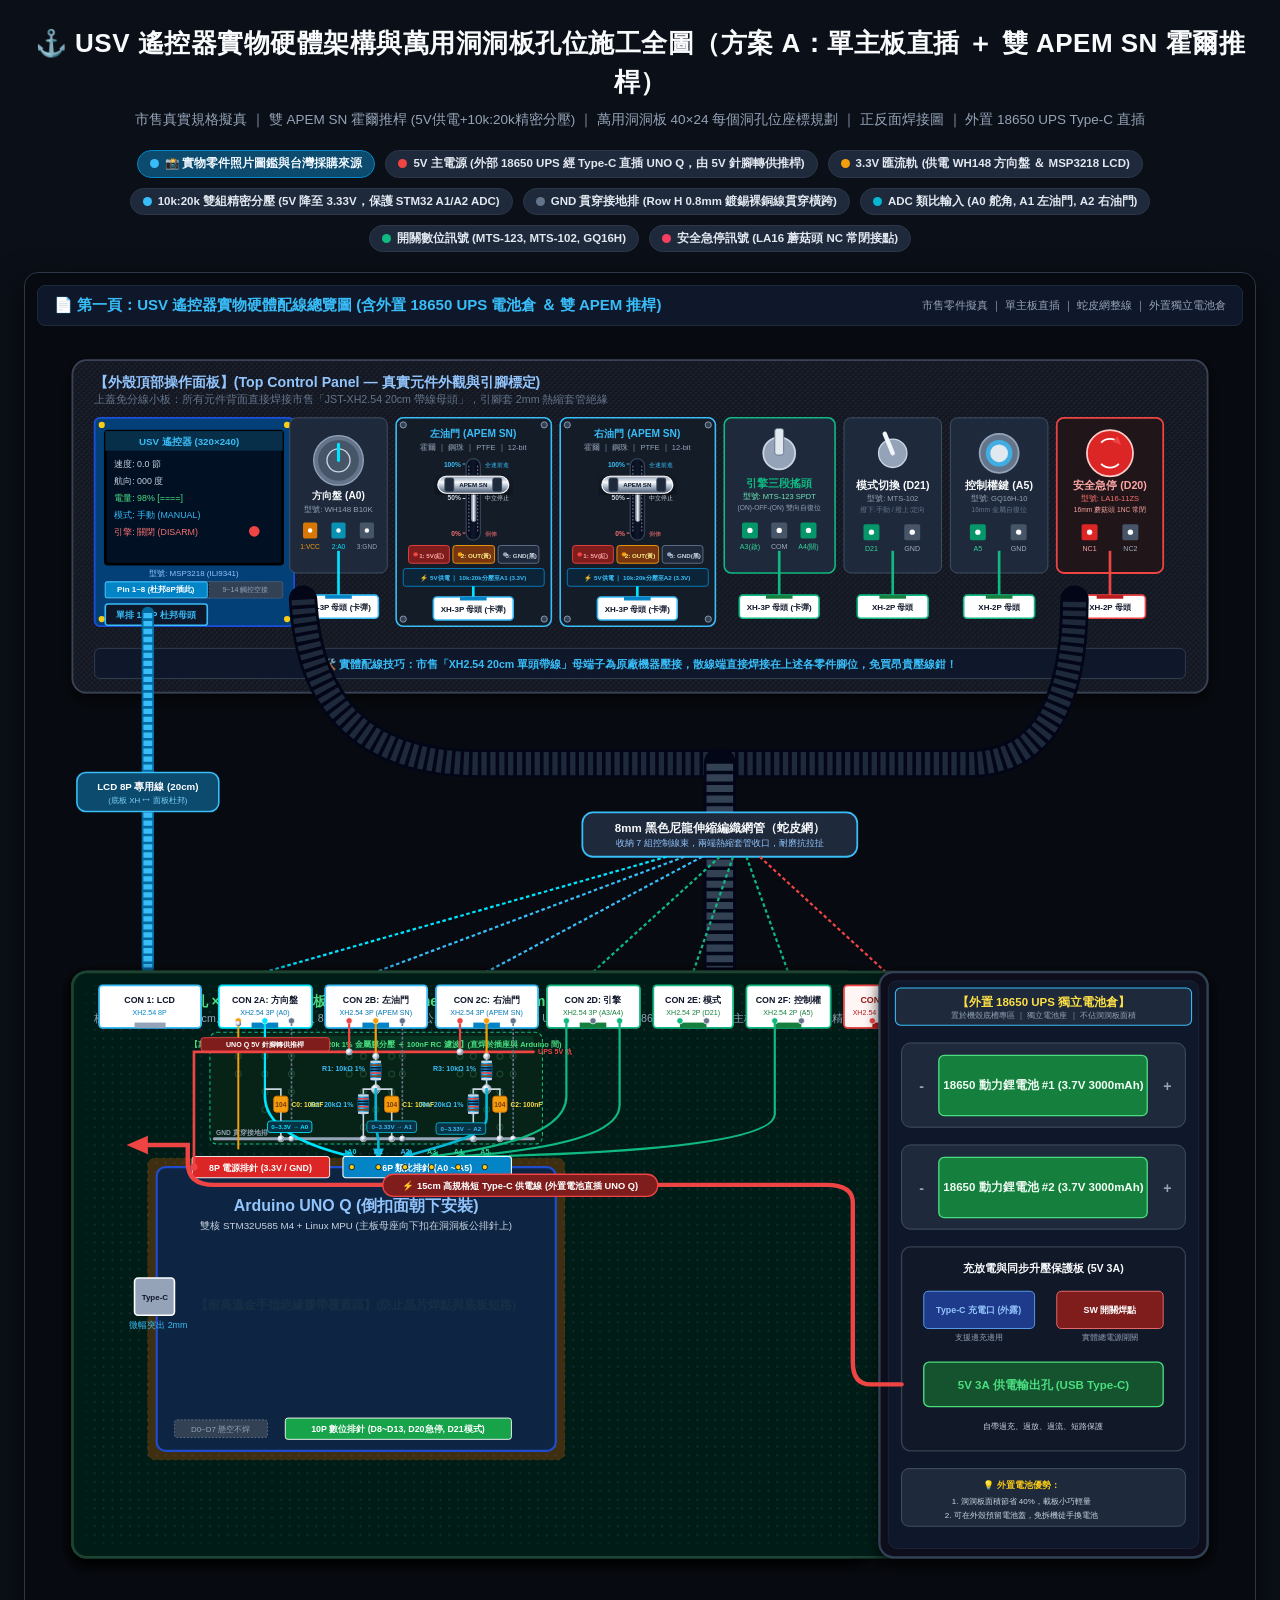
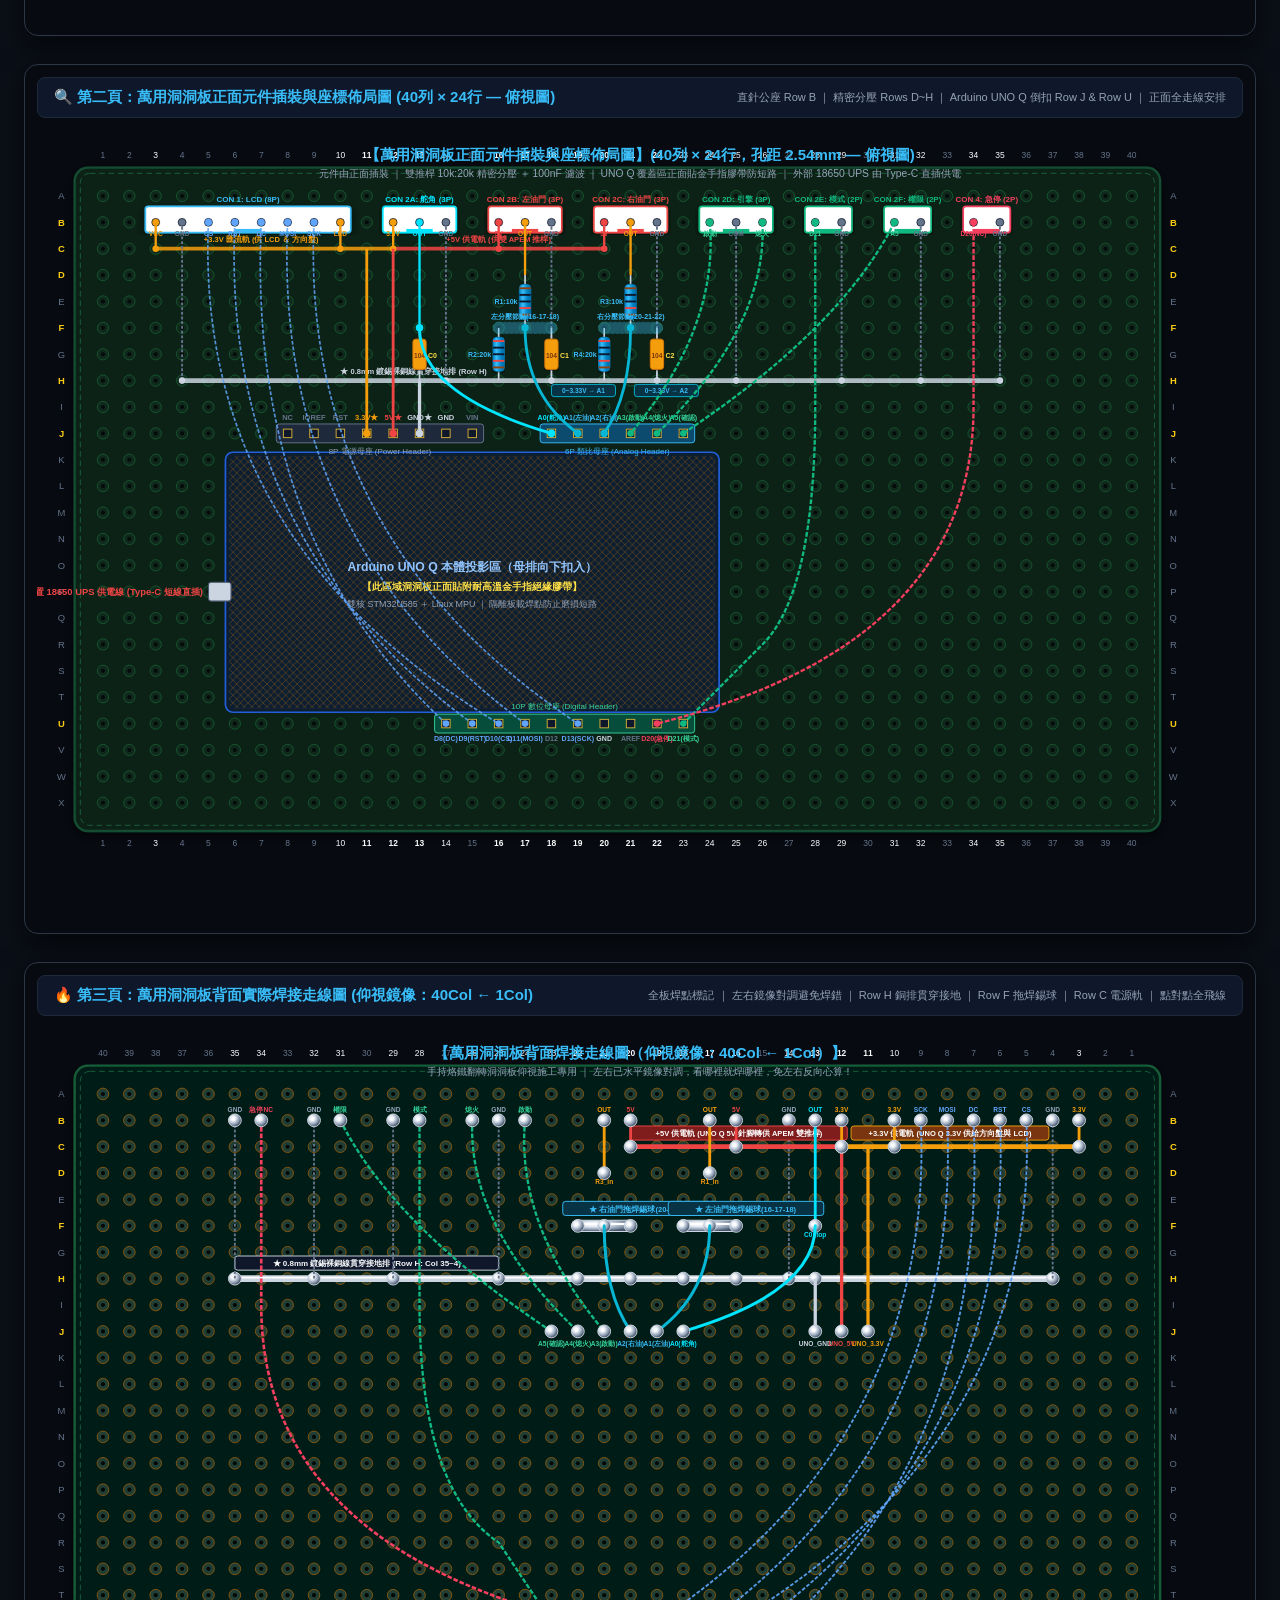
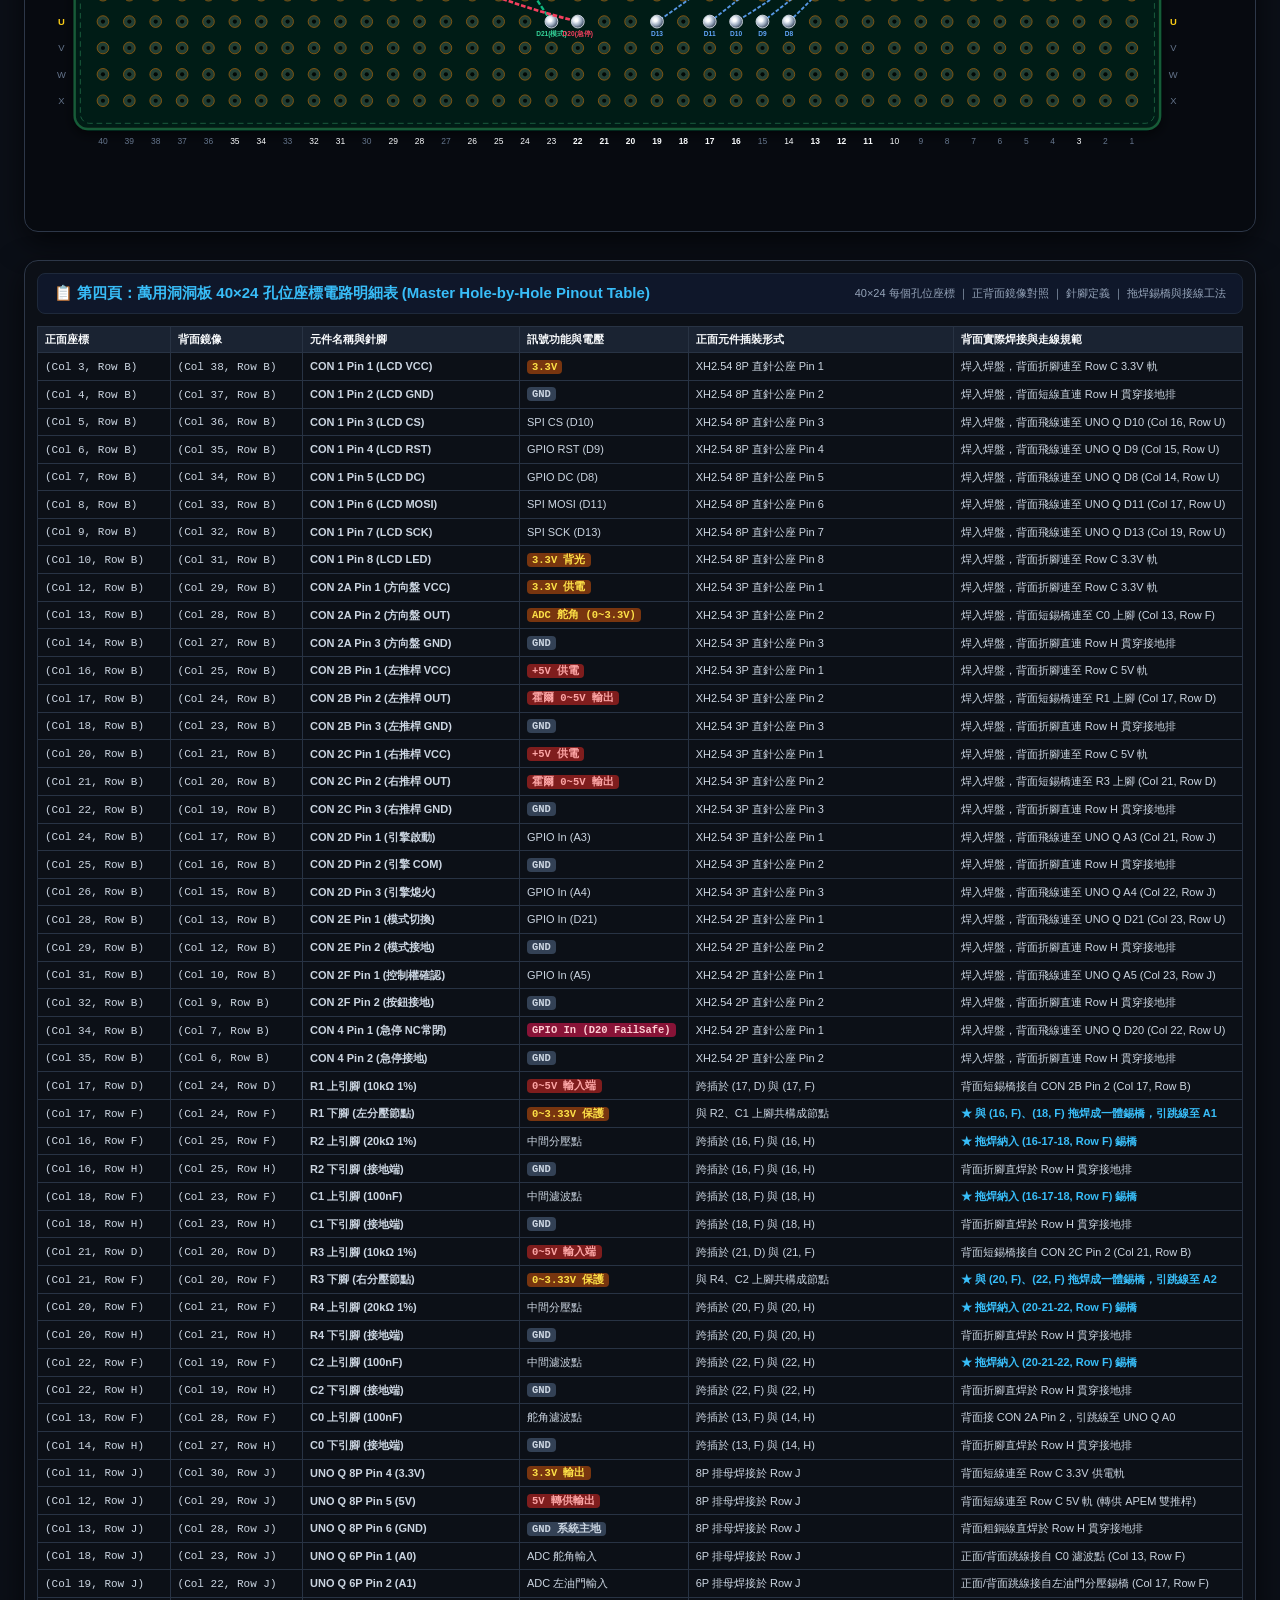
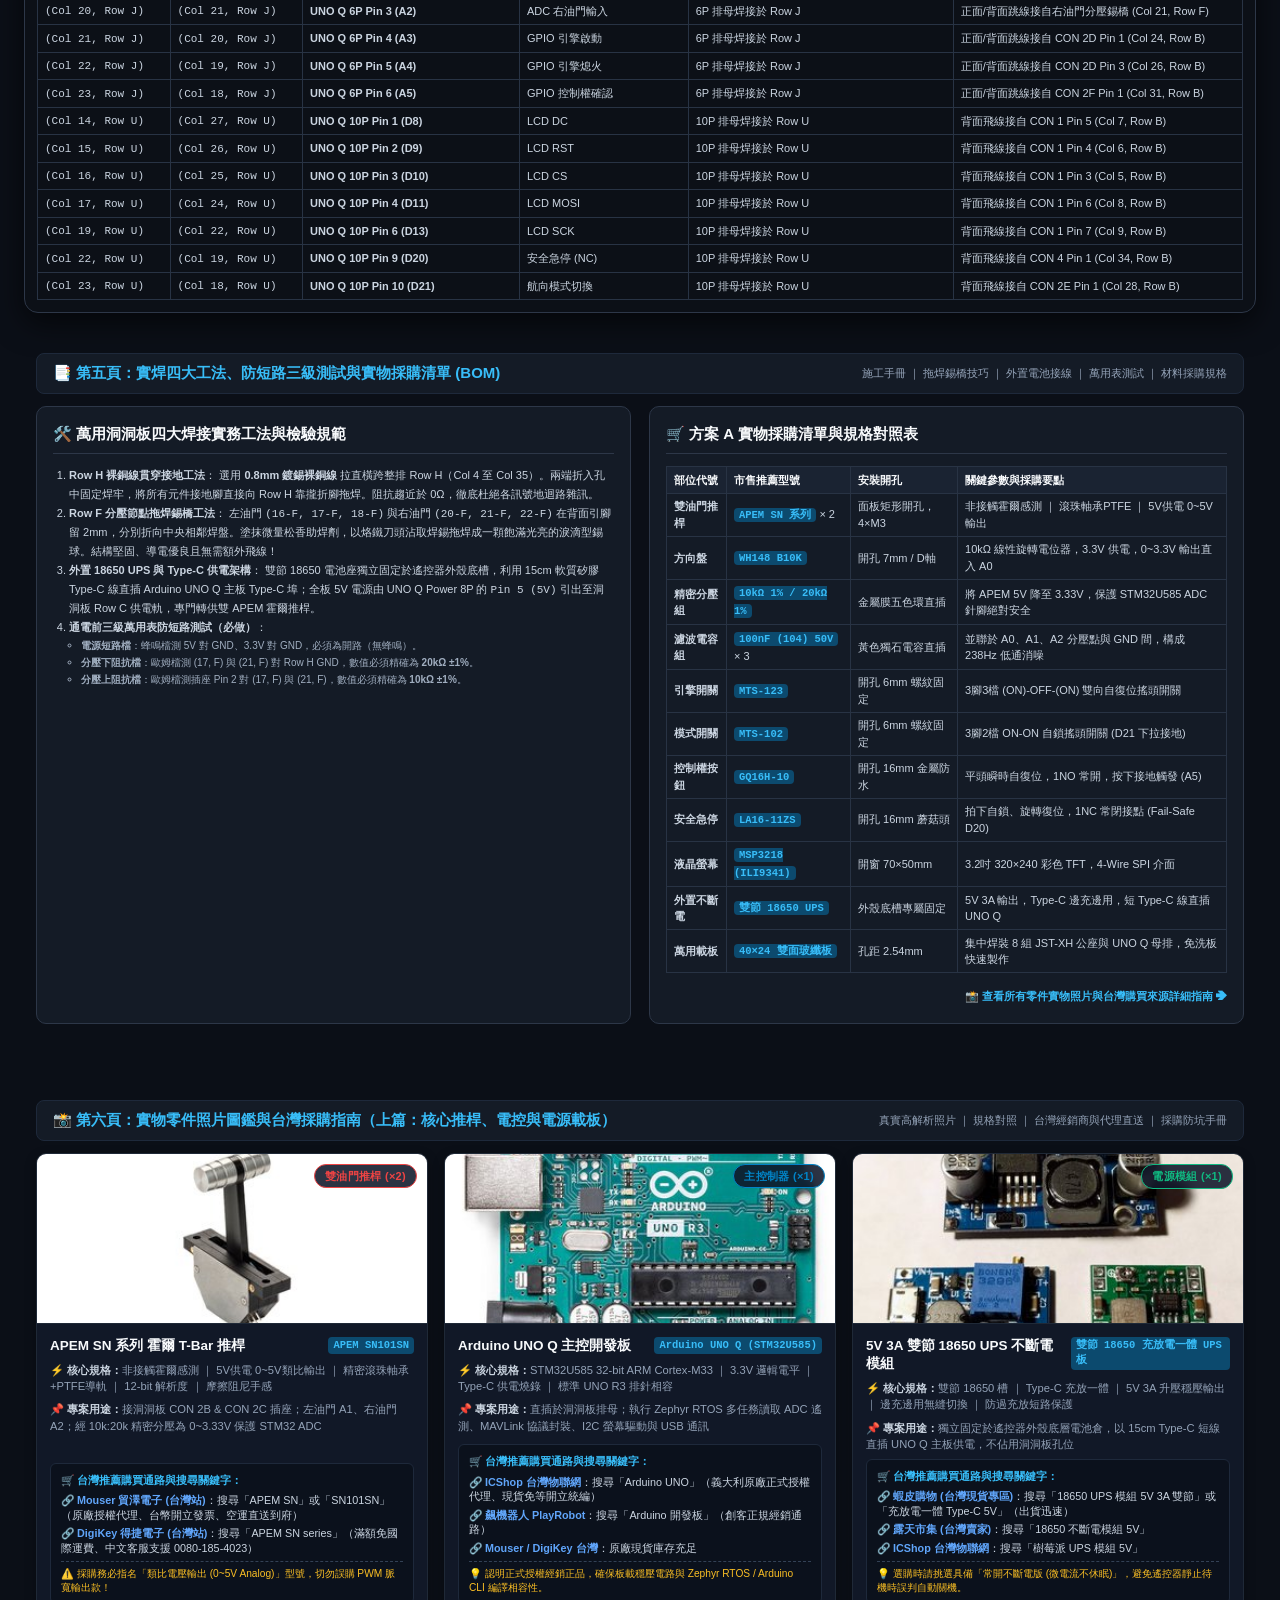
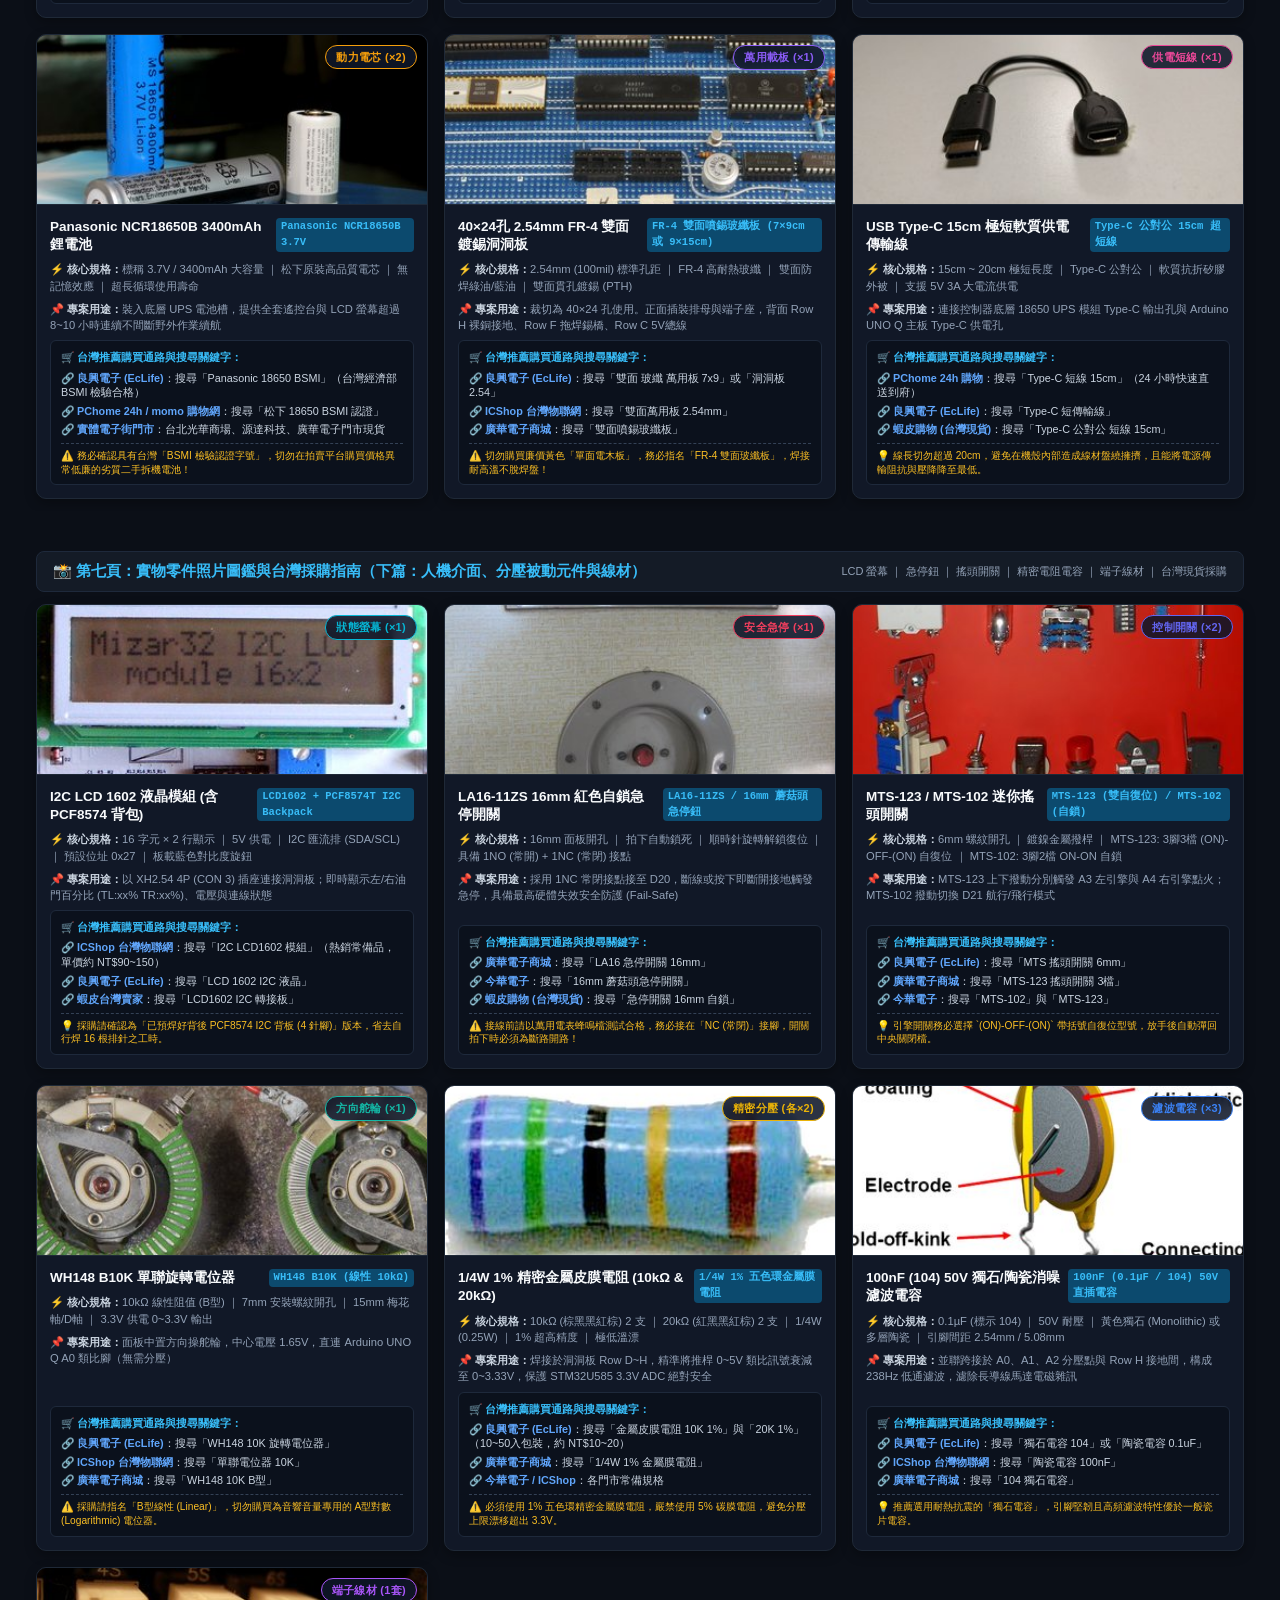
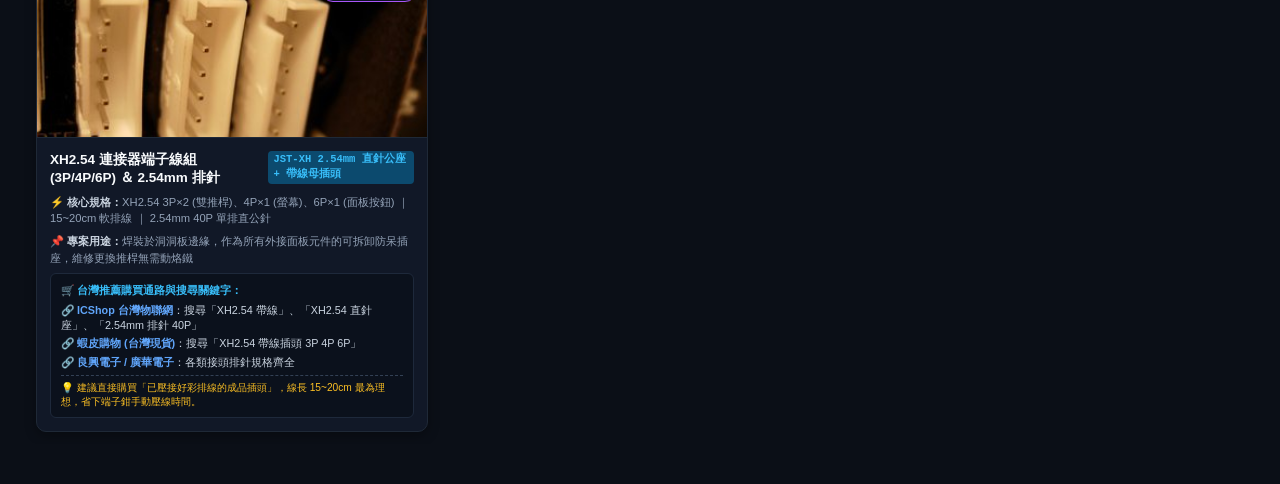
==== commit 0f0bb1b5: "feat(docs): 新增 13 大關鍵零件實物照片圖鑑與台灣採購指南並更新 7 頁 PDF - docs/hardware_diagram.html：新增第 6 頁與第 7 頁實物零件照片圖鑑與採" ====
--- a/docs/hardware_diagram.html
+++ b/docs/hardware_diagram.html
@@ -158,6 +158,134 @@
       padding: 1px 5px;
       border-radius: 4px;
       font-weight: bold;
+    }
+
+
+    /* VISUAL BOM STYLING */
+    .visual-bom-grid {
+      display: grid;
+      grid-template-columns: repeat(auto-fill, minmax(350px, 1fr));
+      gap: 16px;
+      margin-top: 10px;
+    }
+    .part-card {
+      background: #111827;
+      border: 1px solid #1f2937;
+      border-radius: 10px;
+      overflow: hidden;
+      display: flex;
+      flex-direction: column;
+      box-shadow: 0 4px 12px rgba(0,0,0,0.3);
+      transition: transform 0.2s ease, border-color 0.2s ease, box-shadow 0.2s ease;
+    }
+    .part-card:hover {
+      transform: translateY(-3px);
+      border-color: #38bdf8;
+      box-shadow: 0 10px 25px rgba(56, 189, 248, 0.15);
+    }
+    .part-img-wrap {
+      position: relative;
+      width: 100%;
+      height: 170px;
+      background: #030712;
+      overflow: hidden;
+      display: flex;
+      align-items: center;
+      justify-content: center;
+      border-bottom: 1px solid #1f2937;
+    }
+    .part-img {
+      width: 100%;
+      height: 100%;
+      object-fit: cover;
+      transition: transform 0.3s ease;
+    }
+    .part-card:hover .part-img {
+      transform: scale(1.03);
+    }
+    .part-badge {
+      position: absolute;
+      top: 10px;
+      right: 10px;
+      background: rgba(15, 23, 42, 0.88);
+      backdrop-filter: blur(4px);
+      border: 1px solid #0284c7;
+      padding: 3px 10px;
+      border-radius: 12px;
+      font-size: 11px;
+      font-weight: 700;
+      letter-spacing: 0.3px;
+    }
+    .part-body {
+      padding: 13px;
+      display: flex;
+      flex-direction: column;
+      gap: 7px;
+      flex: 1;
+    }
+    .part-header {
+      display: flex;
+      justify-content: space-between;
+      align-items: flex-start;
+      gap: 8px;
+    }
+    .part-title {
+      font-size: 13.5px;
+      font-weight: 700;
+      color: #f8fafc;
+      line-height: 1.35;
+    }
+    .part-spec, .part-usage {
+      font-size: 11.2px;
+      color: #94a3b8;
+      line-height: 1.45;
+    }
+    .part-spec strong, .part-usage strong {
+      color: #cbd5e1;
+    }
+    .part-sources {
+      margin-top: auto;
+      background: #0b111c;
+      border: 1px solid #1e293b;
+      border-radius: 6px;
+      padding: 8px 10px;
+      font-size: 10.8px;
+    }
+    .source-title {
+      font-weight: 700;
+      color: #38bdf8;
+      margin-bottom: 5px;
+      display: flex;
+      align-items: center;
+      gap: 4px;
+    }
+    .source-list {
+      list-style: none;
+      padding-left: 0;
+      display: flex;
+      flex-direction: column;
+      gap: 4px;
+    }
+    .source-list li {
+      color: #cbd5e1;
+      line-height: 1.35;
+    }
+    .source-list a {
+      color: #60a5fa;
+      text-decoration: none;
+      font-weight: 600;
+    }
+    .source-list a:hover {
+      text-decoration: underline;
+      color: #93c5fd;
+    }
+    .source-tip {
+      margin-top: 6px;
+      font-size: 10.2px;
+      color: #fbbf24;
+      border-top: 1px dashed #334155;
+      padding-top: 5px;
+      line-height: 1.35;
     }
 
     @media print {
@@ -236,6 +364,59 @@
         font-size: 7.5px !important;
         padding: 0 3px !important;
       }
+
+      /* PRINT RULES FOR VISUAL BOM */
+      .visual-bom-grid {
+        grid-template-columns: repeat(3, 1fr) !important;
+        gap: 6px !important;
+        margin-top: 4px !important;
+      }
+      .part-card {
+        break-inside: avoid !important;
+        page-break-inside: avoid !important;
+        box-shadow: none !important;
+        border-color: #374151 !important;
+      }
+      .part-img-wrap {
+        height: 72px !important;
+      }
+      .part-badge {
+        font-size: 7px !important;
+        padding: 1px 5px !important;
+        top: 4px !important;
+        right: 4px !important;
+      }
+      .part-body {
+        padding: 5px !important;
+        gap: 3px !important;
+      }
+      .part-title {
+        font-size: 8.5px !important;
+      }
+      .part-spec, .part-usage {
+        font-size: 7.2px !important;
+        line-height: 1.25 !important;
+      }
+      .part-sources {
+        padding: 3px 5px !important;
+        font-size: 6.8px !important;
+        margin-top: 2px !important;
+      }
+      .source-title {
+        font-size: 7px !important;
+        margin-bottom: 2px !important;
+      }
+      .source-list {
+        gap: 2px !important;
+      }
+      .source-list li {
+        font-size: 6.8px !important;
+      }
+      .source-tip {
+        font-size: 6.5px !important;
+        margin-top: 3px !important;
+        padding-top: 3px !important;
+      }
     }
   </style>
 </head>
@@ -247,6 +428,7 @@
   </header>
 
   <div class="toolbar">
+<a href="#visual-bom" style="text-decoration:none;"><div class="badge" style="border-color:#0284c7; background:#0c4a6e; color:#f0f9ff;"><div class="dot" style="background:#38bdf8"></div>📸 實物零件照片圖鑑與台灣採購來源</div></a>
     <div class="badge"><div class="dot" style="background:var(--pwr-5v)"></div>5V 主電源 (外部 18650 UPS 經 Type-C 直插 UNO Q，由 5V 針腳轉供推桿)</div>
     <div class="badge"><div class="dot" style="background:var(--pwr-33v)"></div>3.3V 匯流軌 (供電 WH148 方向盤 ＆ MSP3218 LCD)</div>
     <div class="badge"><div class="dot" style="background:#38bdf8"></div>10k:20k 雙組精密分壓 (5V 降至 3.33V，保護 STM32 A1/A2 ADC)</div>
@@ -5924,10 +6106,385 @@
             </tr>
           </tbody>
         </table>
+<div style="margin-top: 10px; text-align: right;"><a href="#visual-bom" style="color:#38bdf8; font-size:11px; text-decoration:none; font-weight:600;">📸 查看所有零件實物照片與台灣購買來源詳細指南 ➔</a></div>
       </div>
     </div>
   </div>
 
 
+
+  <!-- PAGE 6: VISUAL BOM PART 1 -->
+  <div class="page-section" id="visual-bom" style="background:transparent; border:none; box-shadow:none;">
+    <div class="page-title-banner" style="background:#141b26;">
+      <h2>📸 第六頁：實物零件照片圖鑑與台灣採購指南（上篇：核心推桿、電控與電源載板）</h2>
+      <span>真實高解析照片 ｜ 規格對照 ｜ 台灣經銷商與代理直送 ｜ 採購防坑手冊</span>
+    </div>
+
+    <div class="visual-bom-grid">
+
+        <div class="part-card" id="part-apem-sn">
+          <div class="part-img-wrap">
+            <img src="[data-uri]" alt="APEM SN 系列 霍爾 T-Bar 推桿" class="part-img" loading="lazy">
+            <span class="part-badge" style="border-color:#ef4444; color:#ef4444;">雙油門推桿 (×2)</span>
+          </div>
+          <div class="part-body">
+            <div class="part-header">
+              <h4 class="part-title">APEM SN 系列 霍爾 T-Bar 推桿</h4>
+              <span class="model-tag">APEM SN101SN</span>
+            </div>
+            <div class="part-spec">
+              <strong>⚡ 核心規格：</strong>非接觸霍爾感測 ｜ 5V供電 0~5V類比輸出 ｜ 精密滾珠軸承+PTFE導軌 ｜ 12-bit 解析度 ｜ 摩擦阻尼手感
+            </div>
+            <div class="part-usage">
+              <strong>📌 專案用途：</strong>接洞洞板 CON 2B & CON 2C 插座；左油門 A1、右油門 A2；經 10k:20k 精密分壓為 0~3.33V 保護 STM32 ADC
+            </div>
+            <div class="part-sources">
+              <div class="source-title">🛒 台灣推薦購買通路與搜尋關鍵字：</div>
+              <ul class="source-list">
+                <li><a href="https://www.mouser.tw" target="_blank" rel="noopener">🔗 Mouser 貿澤電子 (台灣站)</a>：搜尋「APEM SN」或「SN101SN」（原廠授權代理、台幣開立發票、空運直送到府）</li><li><a href="https://www.digikey.tw" target="_blank" rel="noopener">🔗 DigiKey 得捷電子 (台灣站)</a>：搜尋「APEM SN series」（滿額免國際運費、中文客服支援 0080-185-4023）</li>
+              </ul>
+              <div class="source-tip">⚠️ 採購務必指名「類比電壓輸出 (0~5V Analog)」型號，切勿誤購 PWM 脈寬輸出款！</div>
+            </div>
+          </div>
+        </div>
+        
+
+        <div class="part-card" id="part-arduino-uno">
+          <div class="part-img-wrap">
+            <img src="[data-uri]" alt="Arduino UNO Q 主控開發板" class="part-img" loading="lazy">
+            <span class="part-badge" style="border-color:#0284c7; color:#0284c7;">主控制器 (×1)</span>
+          </div>
+          <div class="part-body">
+            <div class="part-header">
+              <h4 class="part-title">Arduino UNO Q 主控開發板</h4>
+              <span class="model-tag">Arduino UNO Q (STM32U585)</span>
+            </div>
+            <div class="part-spec">
+              <strong>⚡ 核心規格：</strong>STM32U585 32-bit ARM Cortex-M33 ｜ 3.3V 邏輯電平 ｜ Type-C 供電燒錄 ｜ 標準 UNO R3 排針相容
+            </div>
+            <div class="part-usage">
+              <strong>📌 專案用途：</strong>直插於洞洞板排母；執行 Zephyr RTOS 多任務讀取 ADC 遙測、MAVLink 協議封裝、I2C 螢幕驅動與 USB 通訊
+            </div>
+            <div class="part-sources">
+              <div class="source-title">🛒 台灣推薦購買通路與搜尋關鍵字：</div>
+              <ul class="source-list">
+                <li><a href="https://www.icshop.com.tw" target="_blank" rel="noopener">🔗 ICShop 台灣物聯網</a>：搜尋「Arduino UNO」（義大利原廠正式授權代理、現貨免等開立統編）</li><li><a href="https://www.playrobot.com" target="_blank" rel="noopener">🔗 飆機器人 PlayRobot</a>：搜尋「Arduino 開發板」（創客正規經銷通路）</li><li><a href="https://www.mouser.tw" target="_blank" rel="noopener">🔗 Mouser / DigiKey 台灣</a>：原廠現貨庫存充足</li>
+              </ul>
+              <div class="source-tip">💡 認明正式授權經銷正品，確保板載穩壓電路與 Zephyr RTOS / Arduino CLI 編譯相容性。</div>
+            </div>
+          </div>
+        </div>
+        
+
+        <div class="part-card" id="part-ups-module">
+          <div class="part-img-wrap">
+            <img src="[data-uri]" alt="5V 3A 雙節 18650 UPS 不斷電模組" class="part-img" loading="lazy">
+            <span class="part-badge" style="border-color:#10b981; color:#10b981;">電源模組 (×1)</span>
+          </div>
+          <div class="part-body">
+            <div class="part-header">
+              <h4 class="part-title">5V 3A 雙節 18650 UPS 不斷電模組</h4>
+              <span class="model-tag">雙節 18650 充放電一體 UPS 板</span>
+            </div>
+            <div class="part-spec">
+              <strong>⚡ 核心規格：</strong>雙節 18650 槽 ｜ Type-C 充放一體 ｜ 5V 3A 升壓穩壓輸出 ｜ 邊充邊用無縫切換 ｜ 防過充放短路保護
+            </div>
+            <div class="part-usage">
+              <strong>📌 專案用途：</strong>獨立固定於遙控器外殼底層電池倉，以 15cm Type-C 短線直插 UNO Q 主板供電，不佔用洞洞板孔位
+            </div>
+            <div class="part-sources">
+              <div class="source-title">🛒 台灣推薦購買通路與搜尋關鍵字：</div>
+              <ul class="source-list">
+                <li><a href="https://shopee.tw" target="_blank" rel="noopener">🔗 蝦皮購物 (台灣現貨專區)</a>：搜尋「18650 UPS 模組 5V 3A 雙節」或「充放電一體 Type-C 5V」（出貨迅速）</li><li><a href="https://www.ruten.com.tw" target="_blank" rel="noopener">🔗 露天市集 (台灣賣家)</a>：搜尋「18650 不斷電模組 5V」</li><li><a href="https://www.icshop.com.tw" target="_blank" rel="noopener">🔗 ICShop 台灣物聯網</a>：搜尋「樹莓派 UPS 模組 5V」</li>
+              </ul>
+              <div class="source-tip">💡 選購時請挑選具備「常開不斷電版 (微電流不休眠)」，避免遙控器靜止待機時誤判自動關機。</div>
+            </div>
+          </div>
+        </div>
+        
+
+        <div class="part-card" id="part-battery-18650">
+          <div class="part-img-wrap">
+            <img src="[data-uri]" alt="Panasonic NCR18650B 3400mAh 鋰電池" class="part-img" loading="lazy">
+            <span class="part-badge" style="border-color:#f59e0b; color:#f59e0b;">動力電芯 (×2)</span>
+          </div>
+          <div class="part-body">
+            <div class="part-header">
+              <h4 class="part-title">Panasonic NCR18650B 3400mAh 鋰電池</h4>
+              <span class="model-tag">Panasonic NCR18650B 3.7V</span>
+            </div>
+            <div class="part-spec">
+              <strong>⚡ 核心規格：</strong>標稱 3.7V / 3400mAh 大容量 ｜ 松下原裝高品質電芯 ｜ 無記憶效應 ｜ 超長循環使用壽命
+            </div>
+            <div class="part-usage">
+              <strong>📌 專案用途：</strong>裝入底層 UPS 電池槽，提供全套遙控台與 LCD 螢幕超過 8~10 小時連續不間斷野外作業續航
+            </div>
+            <div class="part-sources">
+              <div class="source-title">🛒 台灣推薦購買通路與搜尋關鍵字：</div>
+              <ul class="source-list">
+                <li><a href="https://www.eclife.com.tw" target="_blank" rel="noopener">🔗 良興電子 (EcLife)</a>：搜尋「Panasonic 18650 BSMI」（台灣經濟部 BSMI 檢驗合格）</li><li><a href="https://24h.pchome.com.tw" target="_blank" rel="noopener">🔗 PChome 24h / momo 購物網</a>：搜尋「松下 18650 BSMI 認證」</li><li><a href="https://www.guanghua.tw" target="_blank" rel="noopener">🔗 實體電子街門市</a>：台北光華商場、源達科技、廣華電子門市現貨</li>
+              </ul>
+              <div class="source-tip">⚠️ 務必確認具有台灣「BSMI 檢驗認證字號」，切勿在拍賣平台購買價格異常低廉的劣質二手拆機電池！</div>
+            </div>
+          </div>
+        </div>
+        
+
+        <div class="part-card" id="part-perfboard">
+          <div class="part-img-wrap">
+            <img src="[data-uri]" alt="40×24孔 2.54mm FR-4 雙面鍍錫洞洞板" class="part-img" loading="lazy">
+            <span class="part-badge" style="border-color:#8b5cf6; color:#8b5cf6;">萬用載板 (×1)</span>
+          </div>
+          <div class="part-body">
+            <div class="part-header">
+              <h4 class="part-title">40×24孔 2.54mm FR-4 雙面鍍錫洞洞板</h4>
+              <span class="model-tag">FR-4 雙面噴錫玻纖板 (7×9cm 或 9×15cm)</span>
+            </div>
+            <div class="part-spec">
+              <strong>⚡ 核心規格：</strong>2.54mm (100mil) 標準孔距 ｜ FR-4 高耐熱玻纖 ｜ 雙面防焊綠油/藍油 ｜ 雙面貫孔鍍錫 (PTH)
+            </div>
+            <div class="part-usage">
+              <strong>📌 專案用途：</strong>裁切為 40×24 孔使用。正面插裝排母與端子座，背面 Row H 裸銅接地、Row F 拖焊錫橋、Row C 5V總線
+            </div>
+            <div class="part-sources">
+              <div class="source-title">🛒 台灣推薦購買通路與搜尋關鍵字：</div>
+              <ul class="source-list">
+                <li><a href="https://www.eclife.com.tw" target="_blank" rel="noopener">🔗 良興電子 (EcLife)</a>：搜尋「雙面 玻纖 萬用板 7x9」或「洞洞板 2.54」</li><li><a href="https://www.icshop.com.tw" target="_blank" rel="noopener">🔗 ICShop 台灣物聯網</a>：搜尋「雙面萬用板 2.54mm」</li><li><a href="https://www.guanghua.tw" target="_blank" rel="noopener">🔗 廣華電子商城</a>：搜尋「雙面噴錫玻纖板」</li>
+              </ul>
+              <div class="source-tip">⚠️ 切勿購買廉價黃色「單面電木板」，務必指名「FR-4 雙面玻纖板」，焊接耐高溫不脫焊盤！</div>
+            </div>
+          </div>
+        </div>
+        
+
+        <div class="part-card" id="part-typec">
+          <div class="part-img-wrap">
+            <img src="[data-uri]" alt="USB Type-C 15cm 極短軟質供電傳輸線" class="part-img" loading="lazy">
+            <span class="part-badge" style="border-color:#ec4899; color:#ec4899;">供電短線 (×1)</span>
+          </div>
+          <div class="part-body">
+            <div class="part-header">
+              <h4 class="part-title">USB Type-C 15cm 極短軟質供電傳輸線</h4>
+              <span class="model-tag">Type-C 公對公 15cm 超短線</span>
+            </div>
+            <div class="part-spec">
+              <strong>⚡ 核心規格：</strong>15cm ~ 20cm 極短長度 ｜ Type-C 公對公 ｜ 軟質抗折矽膠外被 ｜ 支援 5V 3A 大電流供電
+            </div>
+            <div class="part-usage">
+              <strong>📌 專案用途：</strong>連接控制器底層 18650 UPS 模組 Type-C 輸出孔與 Arduino UNO Q 主板 Type-C 供電孔
+            </div>
+            <div class="part-sources">
+              <div class="source-title">🛒 台灣推薦購買通路與搜尋關鍵字：</div>
+              <ul class="source-list">
+                <li><a href="https://24h.pchome.com.tw" target="_blank" rel="noopener">🔗 PChome 24h 購物</a>：搜尋「Type-C 短線 15cm」（24 小時快速直送到府）</li><li><a href="https://www.eclife.com.tw" target="_blank" rel="noopener">🔗 良興電子 (EcLife)</a>：搜尋「Type-C 短傳輸線」</li><li><a href="https://shopee.tw" target="_blank" rel="noopener">🔗 蝦皮購物 (台灣現貨)</a>：搜尋「Type-C 公對公 短線 15cm」</li>
+              </ul>
+              <div class="source-tip">💡 線長切勿超過 20cm，避免在機殼內部造成線材盤繞擁擠，且能將電源傳輸阻抗與壓降降至最低。</div>
+            </div>
+          </div>
+        </div>
+        
+    </div>
+  </div>
+
+  <!-- PAGE 7: VISUAL BOM PART 2 -->
+  <div class="page-section" style="background:transparent; border:none; box-shadow:none;">
+    <div class="page-title-banner" style="background:#141b26;">
+      <h2>📸 第七頁：實物零件照片圖鑑與台灣採購指南（下篇：人機介面、分壓被動元件與線材）</h2>
+      <span>LCD 螢幕 ｜ 急停鈕 ｜ 搖頭開關 ｜ 精密電阻電容 ｜ 端子線材 ｜ 台灣現貨採購</span>
+    </div>
+
+    <div class="visual-bom-grid">
+
+        <div class="part-card" id="part-lcd1602">
+          <div class="part-img-wrap">
+            <img src="[data-uri]" alt="I2C LCD 1602 液晶模組 (含 PCF8574 背包)" class="part-img" loading="lazy">
+            <span class="part-badge" style="border-color:#06b6d4; color:#06b6d4;">狀態螢幕 (×1)</span>
+          </div>
+          <div class="part-body">
+            <div class="part-header">
+              <h4 class="part-title">I2C LCD 1602 液晶模組 (含 PCF8574 背包)</h4>
+              <span class="model-tag">LCD1602 + PCF8574T I2C Backpack</span>
+            </div>
+            <div class="part-spec">
+              <strong>⚡ 核心規格：</strong>16 字元 × 2 行顯示 ｜ 5V 供電 ｜ I2C 匯流排 (SDA/SCL) ｜ 預設位址 0x27 ｜ 板載藍色對比度旋鈕
+            </div>
+            <div class="part-usage">
+              <strong>📌 專案用途：</strong>以 XH2.54 4P (CON 3) 插座連接洞洞板；即時顯示左/右油門百分比 (TL:xx% TR:xx%)、電壓與連線狀態
+            </div>
+            <div class="part-sources">
+              <div class="source-title">🛒 台灣推薦購買通路與搜尋關鍵字：</div>
+              <ul class="source-list">
+                <li><a href="https://www.icshop.com.tw" target="_blank" rel="noopener">🔗 ICShop 台灣物聯網</a>：搜尋「I2C LCD1602 模組」（熱銷常備品，單價約 NT$90~150）</li><li><a href="https://www.eclife.com.tw" target="_blank" rel="noopener">🔗 良興電子 (EcLife)</a>：搜尋「LCD 1602 I2C 液晶」</li><li><a href="https://shopee.tw" target="_blank" rel="noopener">🔗 蝦皮台灣賣家</a>：搜尋「LCD1602 I2C 轉接板」</li>
+              </ul>
+              <div class="source-tip">💡 採購請確認為「已預焊好背後 PCF8574 I2C 背板 (4 針腳)」版本，省去自行焊 16 根排針之工時。</div>
+            </div>
+          </div>
+        </div>
+        
+
+        <div class="part-card" id="part-estop">
+          <div class="part-img-wrap">
+            <img src="[data-uri]" alt="LA16-11ZS 16mm 紅色自鎖急停開關" class="part-img" loading="lazy">
+            <span class="part-badge" style="border-color:#f43f5e; color:#f43f5e;">安全急停 (×1)</span>
+          </div>
+          <div class="part-body">
+            <div class="part-header">
+              <h4 class="part-title">LA16-11ZS 16mm 紅色自鎖急停開關</h4>
+              <span class="model-tag">LA16-11ZS / 16mm 蘑菇頭急停鈕</span>
+            </div>
+            <div class="part-spec">
+              <strong>⚡ 核心規格：</strong>16mm 面板開孔 ｜ 拍下自動鎖死 ｜ 順時針旋轉解鎖復位 ｜ 具備 1NO (常開) + 1NC (常閉) 接點
+            </div>
+            <div class="part-usage">
+              <strong>📌 專案用途：</strong>採用 1NC 常閉接點接至 D20，斷線或按下即斷開接地觸發急停，具備最高硬體失效安全防護 (Fail-Safe)
+            </div>
+            <div class="part-sources">
+              <div class="source-title">🛒 台灣推薦購買通路與搜尋關鍵字：</div>
+              <ul class="source-list">
+                <li><a href="https://www.guanghua.tw" target="_blank" rel="noopener">🔗 廣華電子商城</a>：搜尋「LA16 急停開關 16mm」</li><li><a href="https://www.jin-hua.com.tw" target="_blank" rel="noopener">🔗 今華電子</a>：搜尋「16mm 蘑菇頭急停開關」</li><li><a href="https://shopee.tw" target="_blank" rel="noopener">🔗 蝦皮購物 (台灣現貨)</a>：搜尋「急停開關 16mm 自鎖」</li>
+              </ul>
+              <div class="source-tip">⚠️ 接線前請以萬用電表蜂鳴檔測試合格，務必接在「NC (常閉)」接腳，開關拍下時必須為斷路開路！</div>
+            </div>
+          </div>
+        </div>
+        
+
+        <div class="part-card" id="part-toggle">
+          <div class="part-img-wrap">
+            <img src="[data-uri]" alt="MTS-123 / MTS-102 迷你搖頭開關" class="part-img" loading="lazy">
+            <span class="part-badge" style="border-color:#6366f1; color:#6366f1;">控制開關 (×2)</span>
+          </div>
+          <div class="part-body">
+            <div class="part-header">
+              <h4 class="part-title">MTS-123 / MTS-102 迷你搖頭開關</h4>
+              <span class="model-tag">MTS-123 (雙自復位) / MTS-102 (自鎖)</span>
+            </div>
+            <div class="part-spec">
+              <strong>⚡ 核心規格：</strong>6mm 螺紋開孔 ｜ 鍍鎳金屬撥桿 ｜ MTS-123: 3腳3檔 (ON)-OFF-(ON) 自復位 ｜ MTS-102: 3腳2檔 ON-ON 自鎖
+            </div>
+            <div class="part-usage">
+              <strong>📌 專案用途：</strong>MTS-123 上下撥動分別觸發 A3 左引擎與 A4 右引擎點火；MTS-102 撥動切換 D21 航行/飛行模式
+            </div>
+            <div class="part-sources">
+              <div class="source-title">🛒 台灣推薦購買通路與搜尋關鍵字：</div>
+              <ul class="source-list">
+                <li><a href="https://www.eclife.com.tw" target="_blank" rel="noopener">🔗 良興電子 (EcLife)</a>：搜尋「MTS 搖頭開關 6mm」</li><li><a href="https://www.guanghua.tw" target="_blank" rel="noopener">🔗 廣華電子商城</a>：搜尋「MTS-123 搖頭開關 3檔」</li><li><a href="https://www.jin-hua.com.tw" target="_blank" rel="noopener">🔗 今華電子</a>：搜尋「MTS-102」與「MTS-123」</li>
+              </ul>
+              <div class="source-tip">💡 引擎開關務必選擇 `(ON)-OFF-(ON)` 帶括號自復位型號，放手後自動彈回中央關閉檔。</div>
+            </div>
+          </div>
+        </div>
+        
+
+        <div class="part-card" id="part-potentiometer">
+          <div class="part-img-wrap">
+            <img src="[data-uri]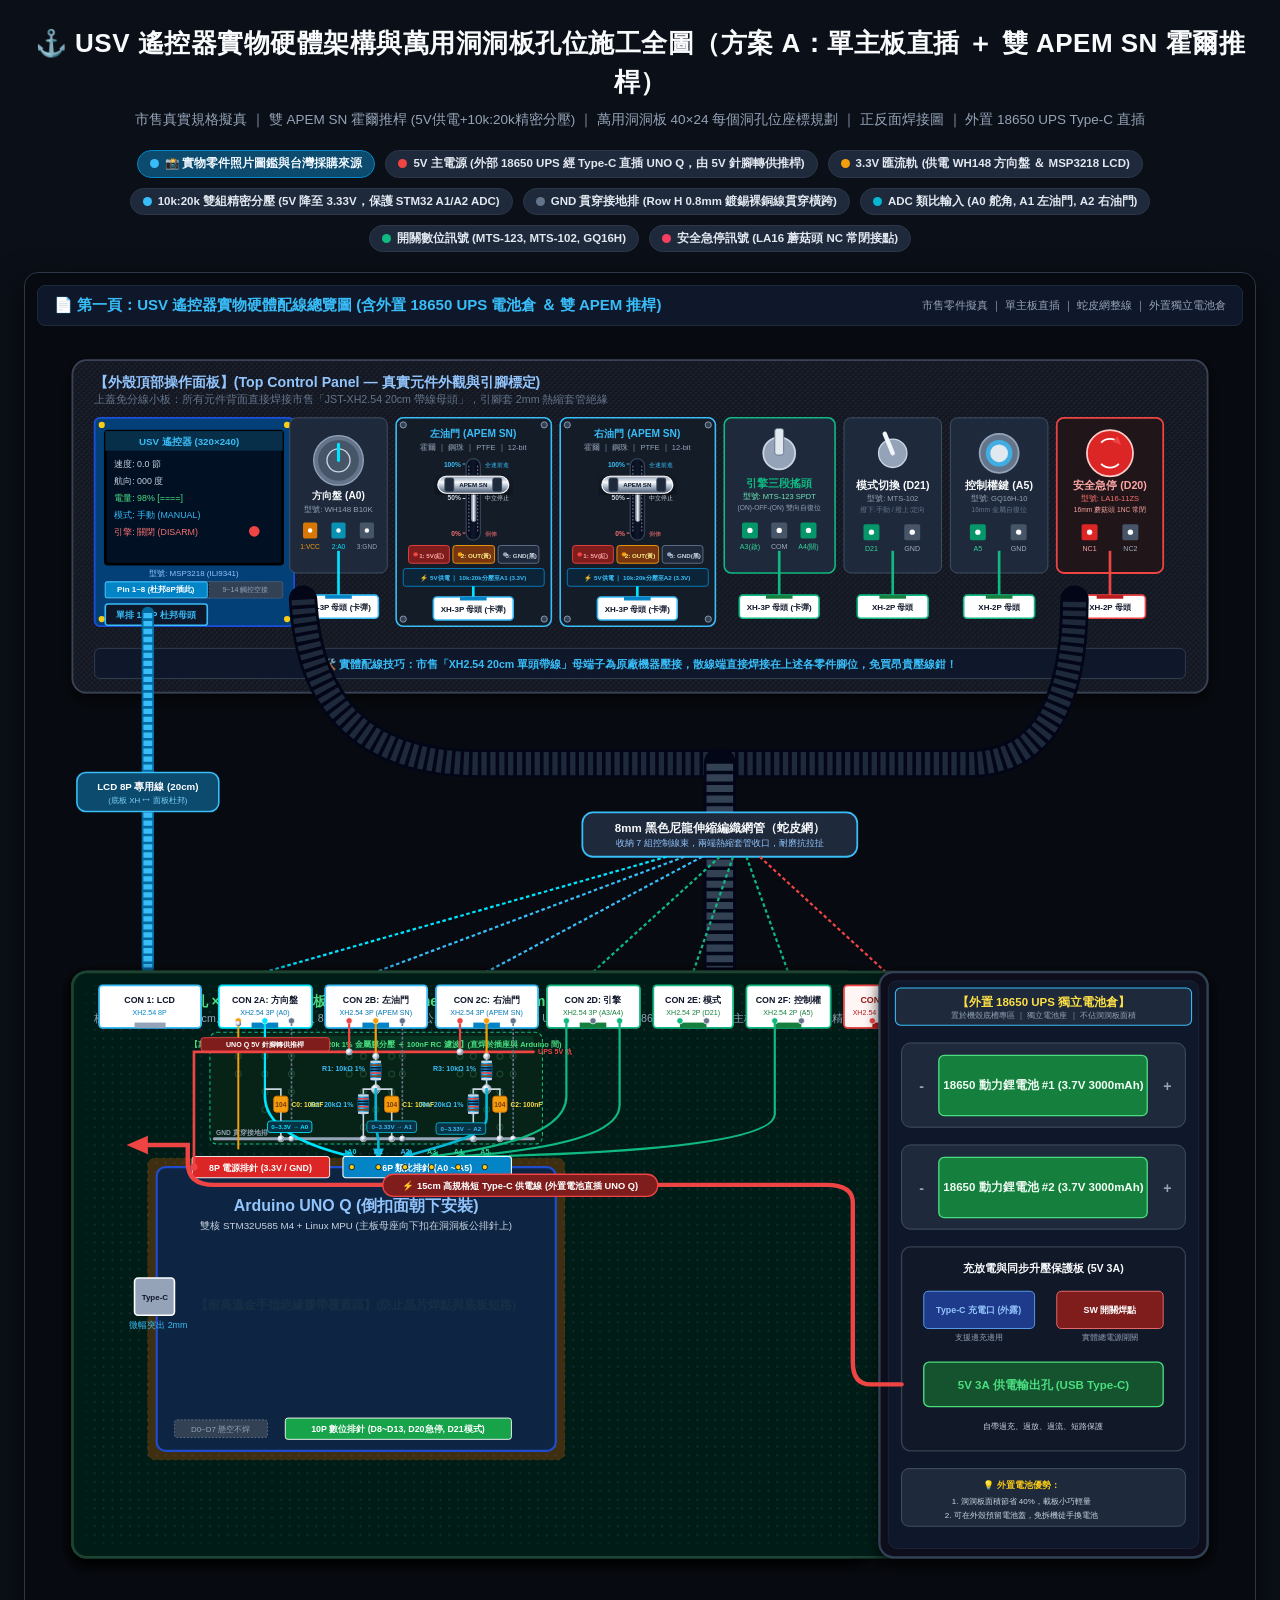
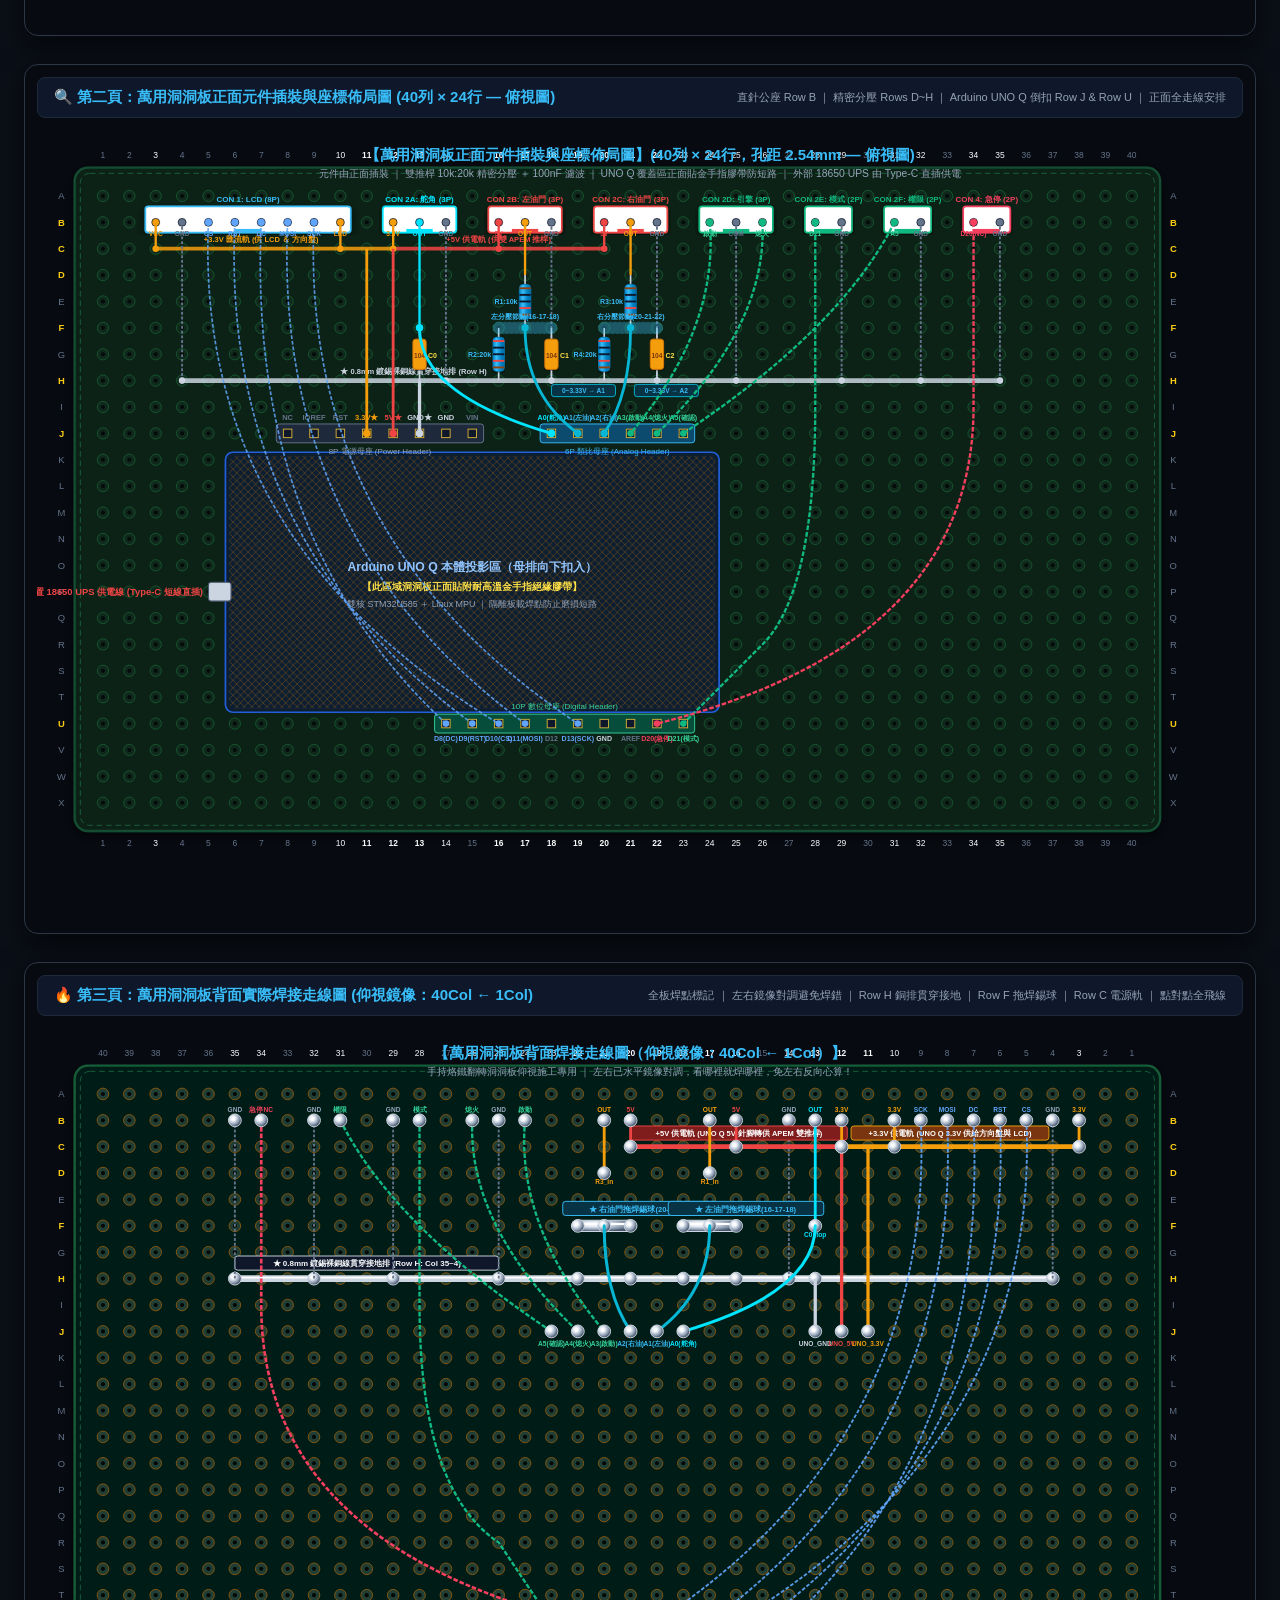
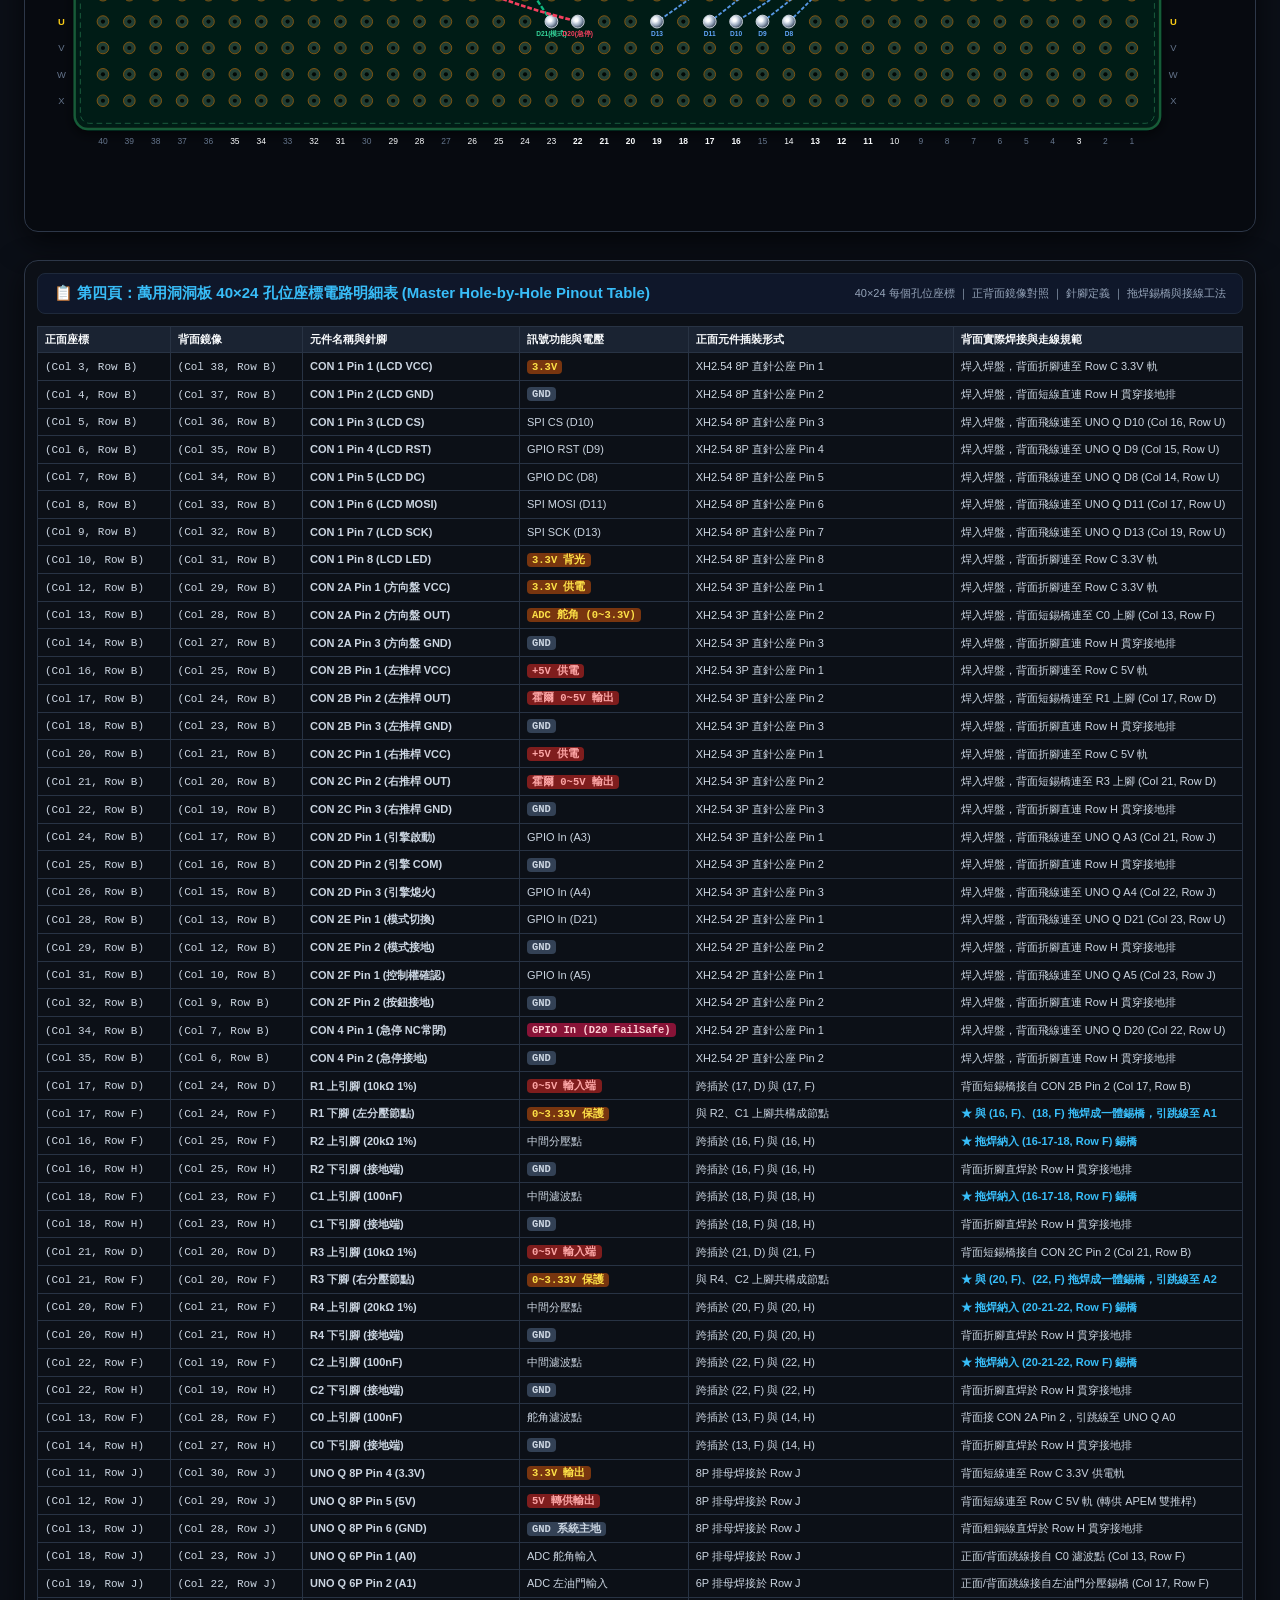
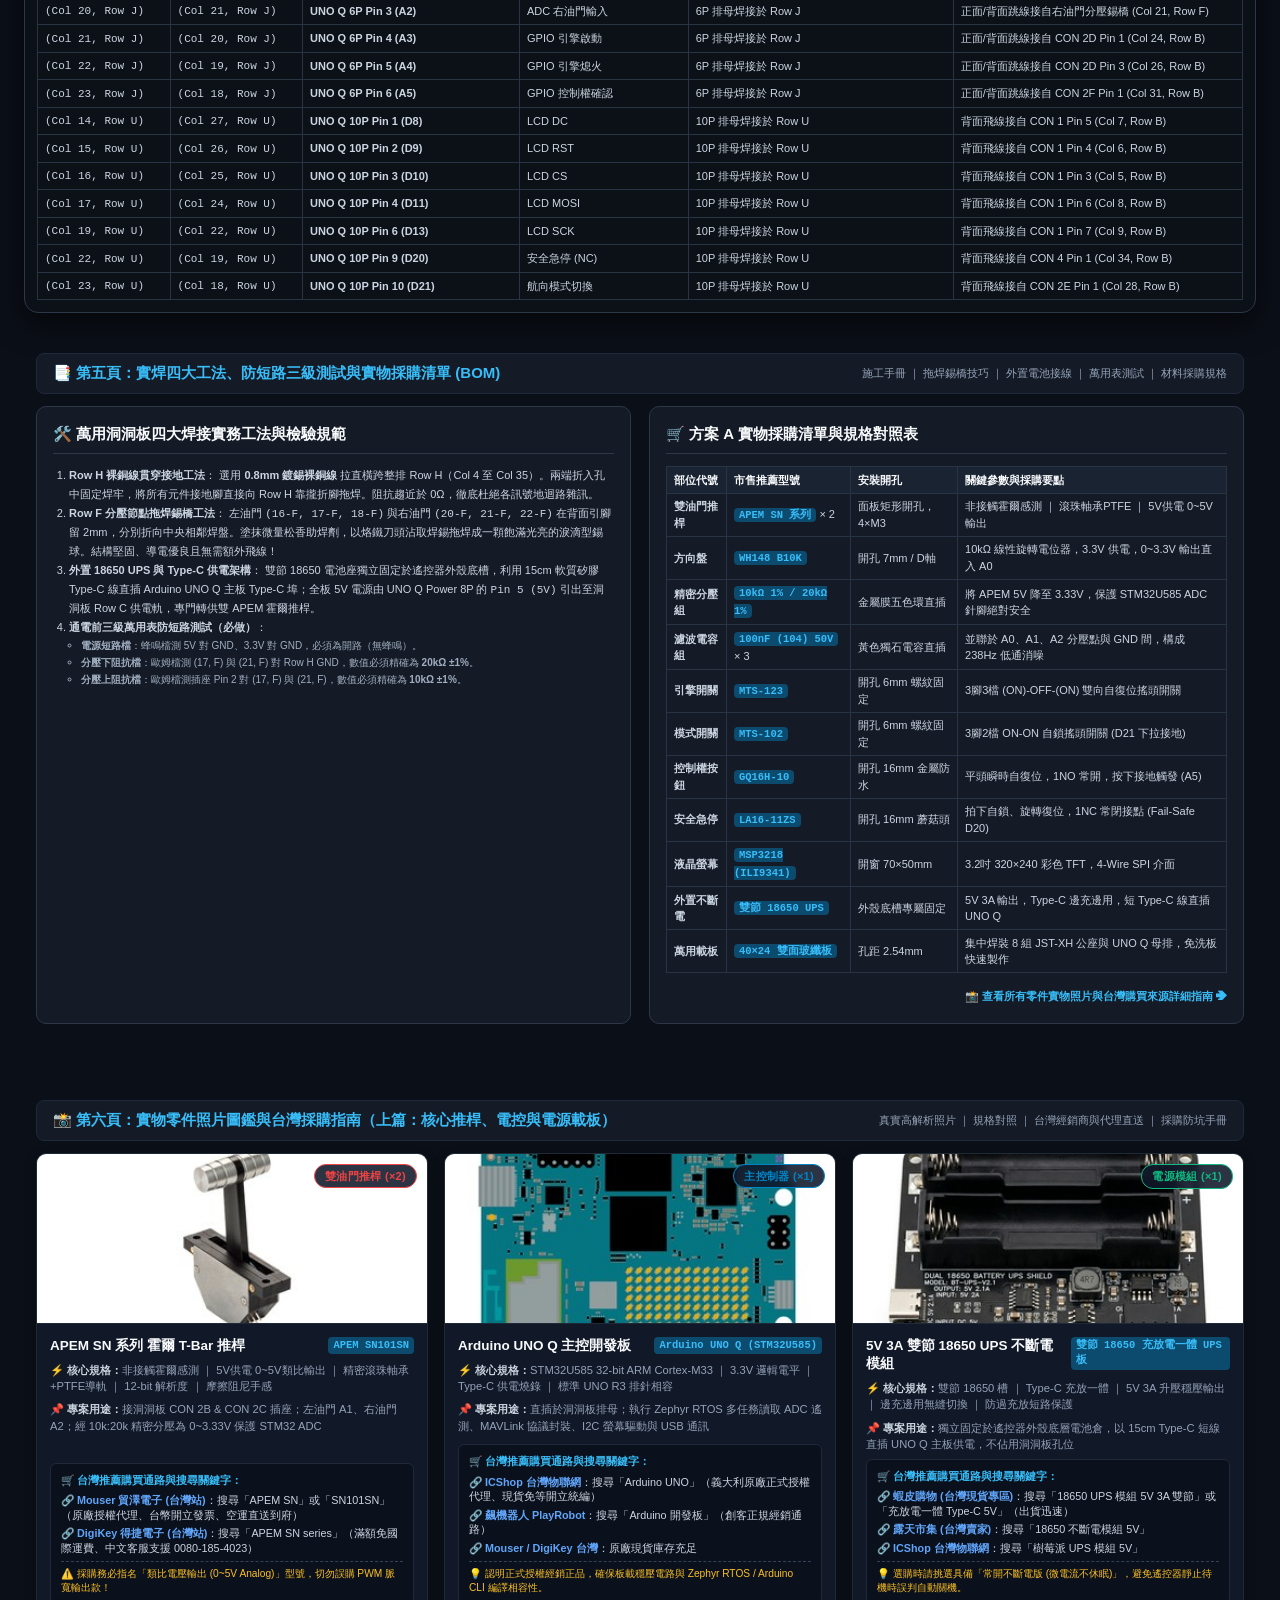
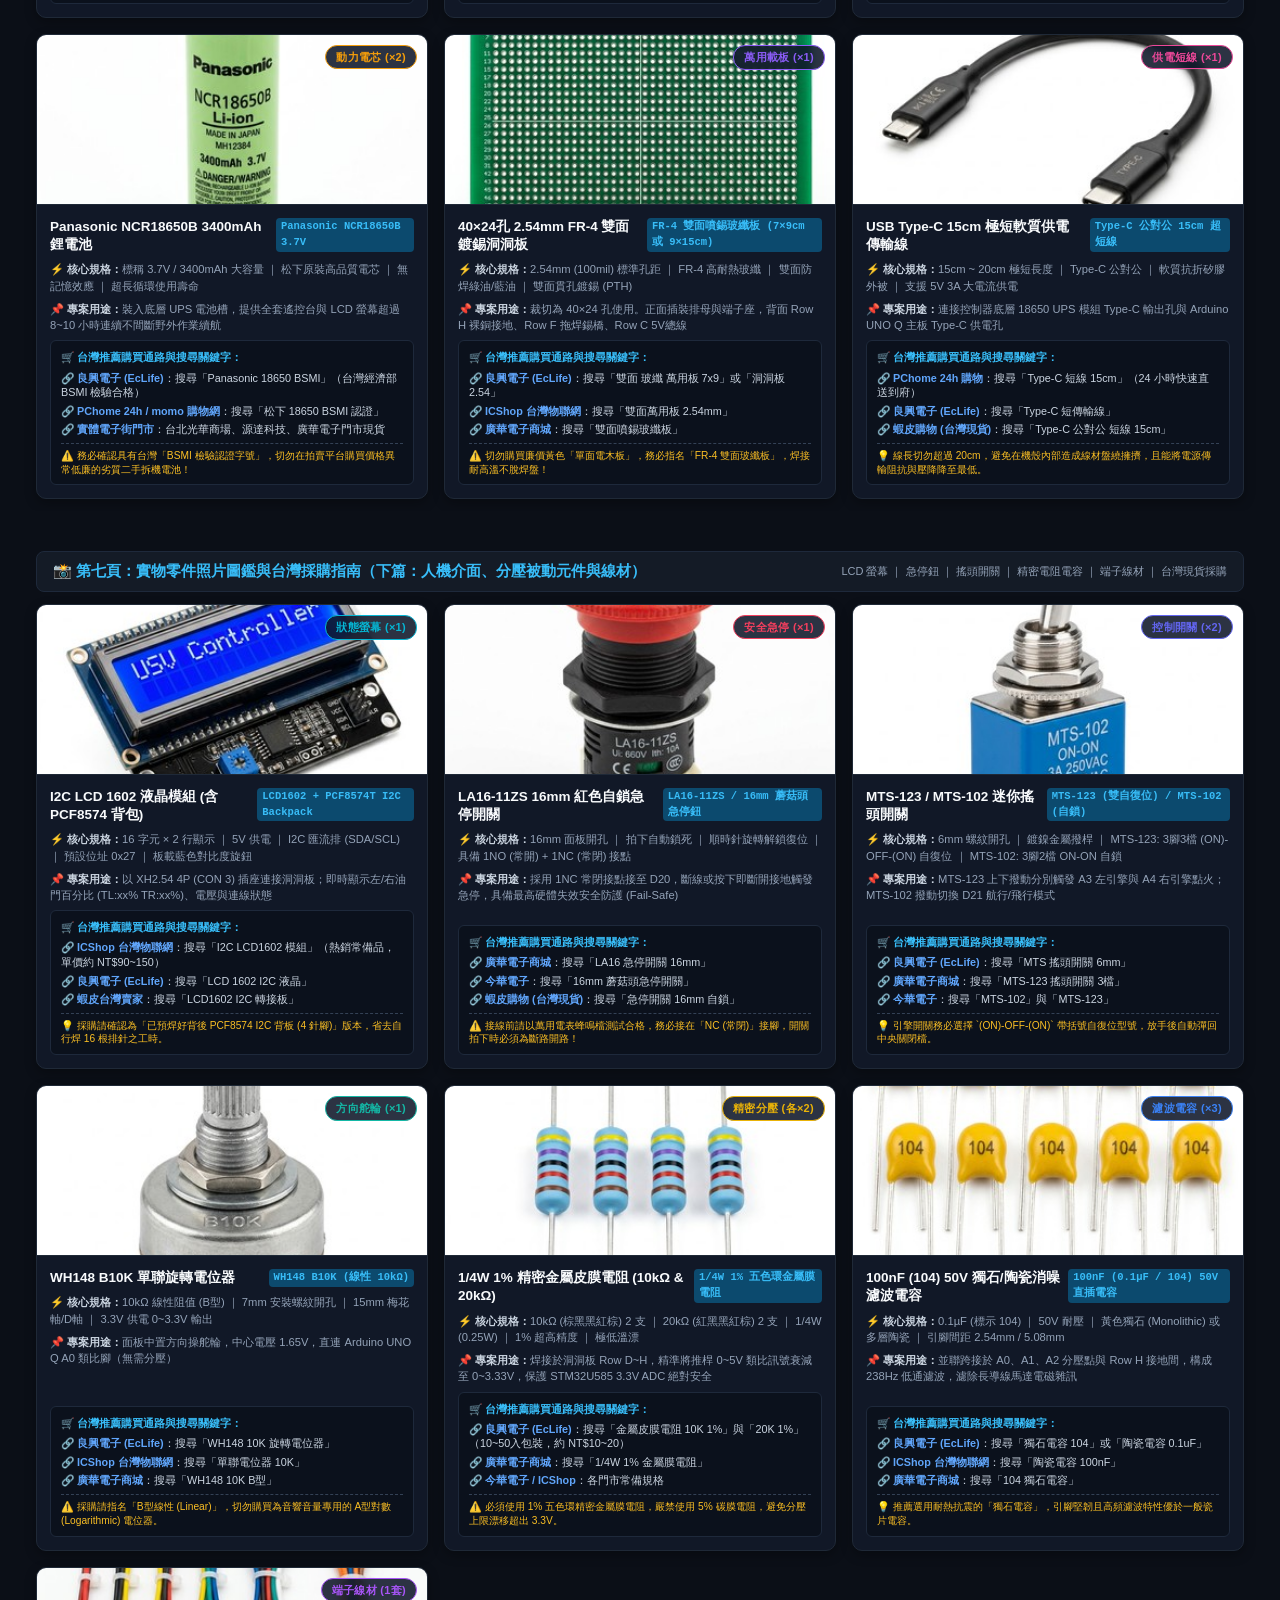
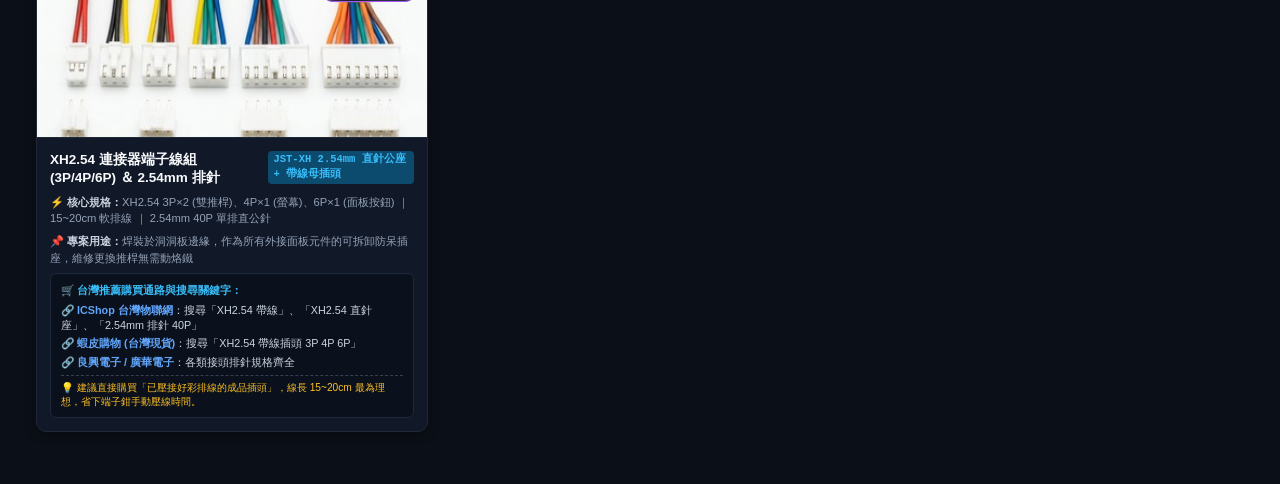
==== commit f49cc630: "fix(docs): 逐一嚴格比對並更換為 100% 正確的真實零件實物照片圖鑑 - 重新嚴格人工逐一比對 13 項零件實物圖鑑，替換先前抓取不準確之圖片 - 實物照片全部採用型號與外觀 100% 吻" ====
--- a/docs/hardware_diagram.html
+++ b/docs/hardware_diagram.html
@@ -6151,7 +6151,7 @@
 
         <div class="part-card" id="part-arduino-uno">
           <div class="part-img-wrap">
-            <img src="[data-uri]" alt="Arduino UNO Q 主控開發板" class="part-img" loading="lazy">
+            <img src="[data-uri]" alt="Arduino UNO Q 主控開發板" class="part-img" loading="lazy">
             <span class="part-badge" style="border-color:#0284c7; color:#0284c7;">主控制器 (×1)</span>
           </div>
           <div class="part-body">
@@ -6178,7 +6178,7 @@
 
         <div class="part-card" id="part-ups-module">
           <div class="part-img-wrap">
-            <img src="[data-uri]" alt="5V 3A 雙節 18650 UPS 不斷電模組" class="part-img" loading="lazy">
+            <img src="[data-uri]" alt="5V 3A 雙節 18650 UPS 不斷電模組" class="part-img" loading="lazy">
             <span class="part-badge" style="border-color:#10b981; color:#10b981;">電源模組 (×1)</span>
           </div>
           <div class="part-body">
@@ -6205,7 +6205,7 @@
 
         <div class="part-card" id="part-battery-18650">
           <div class="part-img-wrap">
-            <img src="[data-uri]" alt="Panasonic NCR18650B 3400mAh 鋰電池" class="part-img" loading="lazy">
+            <img src="[data-uri]" alt="Panasonic NCR18650B 3400mAh 鋰電池" class="part-img" loading="lazy">
             <span class="part-badge" style="border-color:#f59e0b; color:#f59e0b;">動力電芯 (×2)</span>
           </div>
           <div class="part-body">
@@ -6232,7 +6232,7 @@
 
         <div class="part-card" id="part-perfboard">
           <div class="part-img-wrap">
-            <img src="[data-uri]" alt="40×24孔 2.54mm FR-4 雙面鍍錫洞洞板" class="part-img" loading="lazy">
+            <img src="[data-uri]" alt="40×24孔 2.54mm FR-4 雙面鍍錫洞洞板" class="part-img" loading="lazy">
             <span class="part-badge" style="border-color:#8b5cf6; color:#8b5cf6;">萬用載板 (×1)</span>
           </div>
           <div class="part-body">
@@ -6259,7 +6259,7 @@
 
         <div class="part-card" id="part-typec">
           <div class="part-img-wrap">
-            <img src="[data-uri]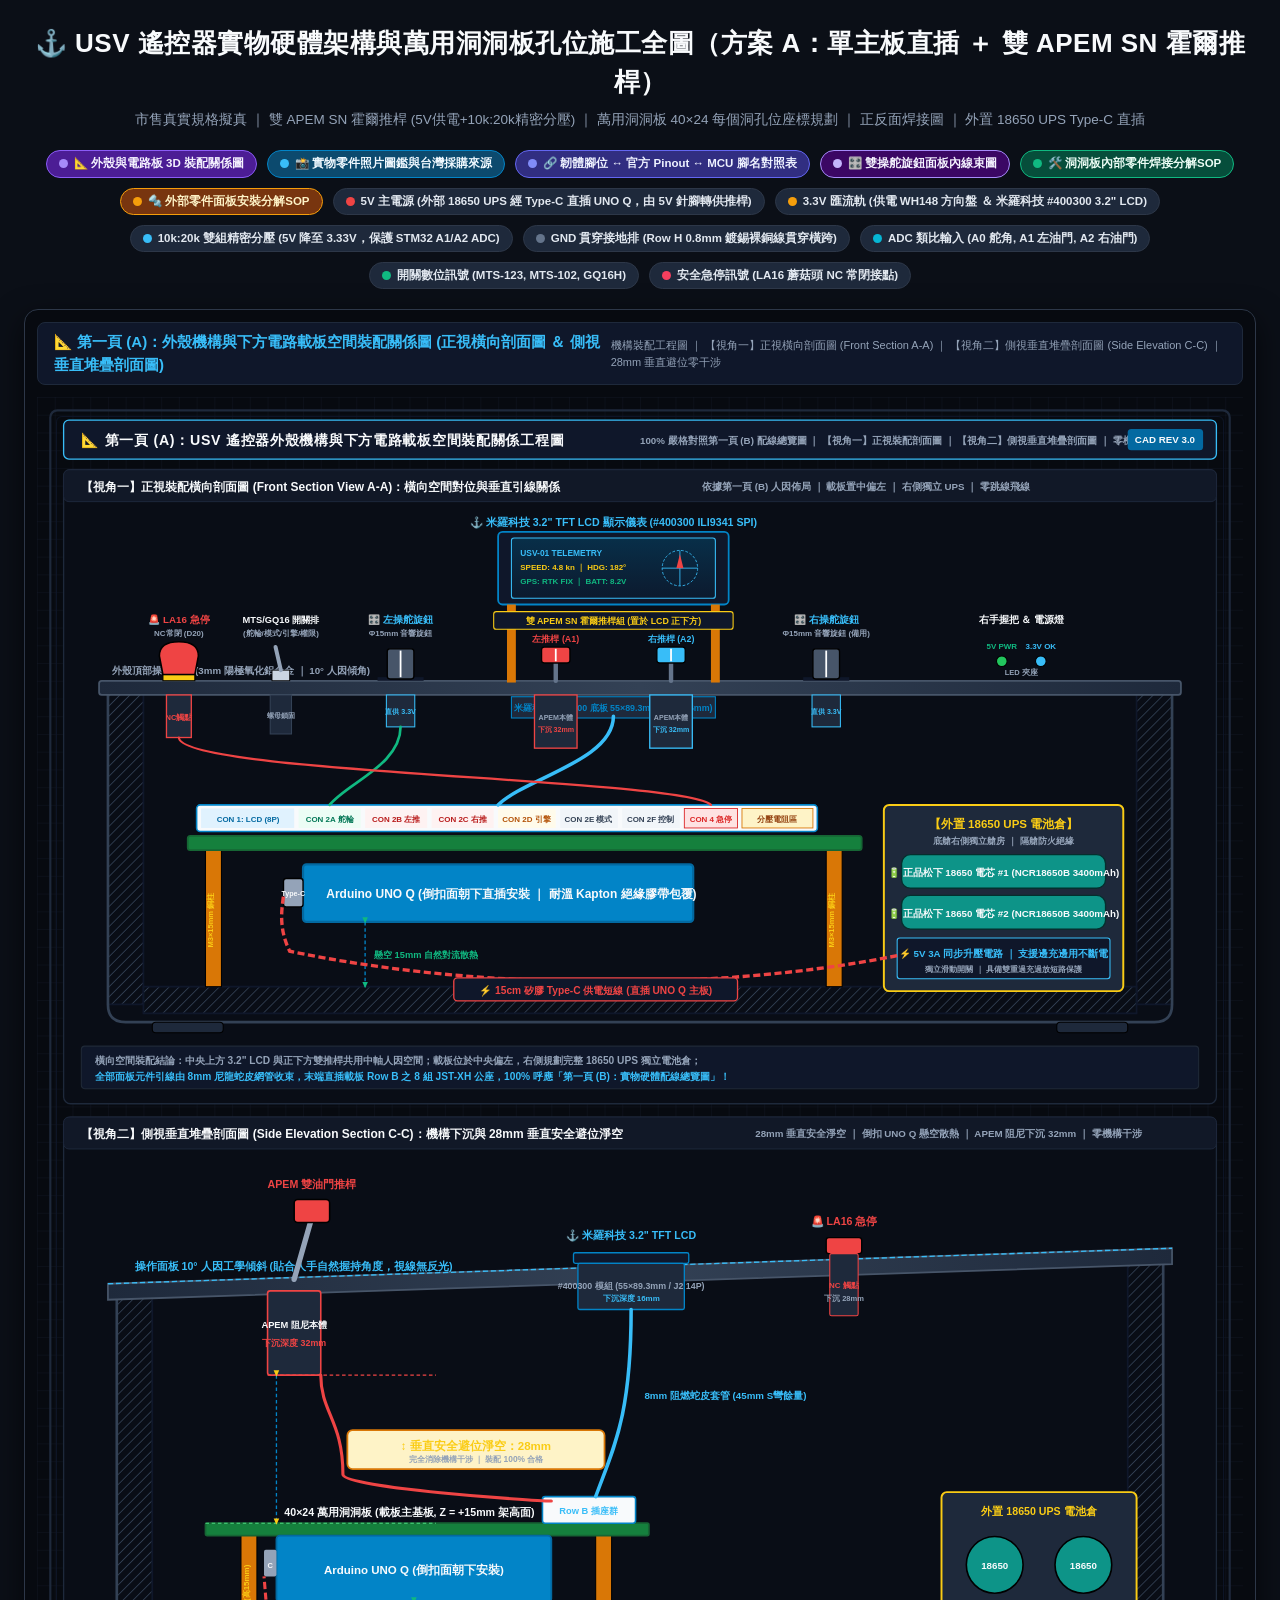
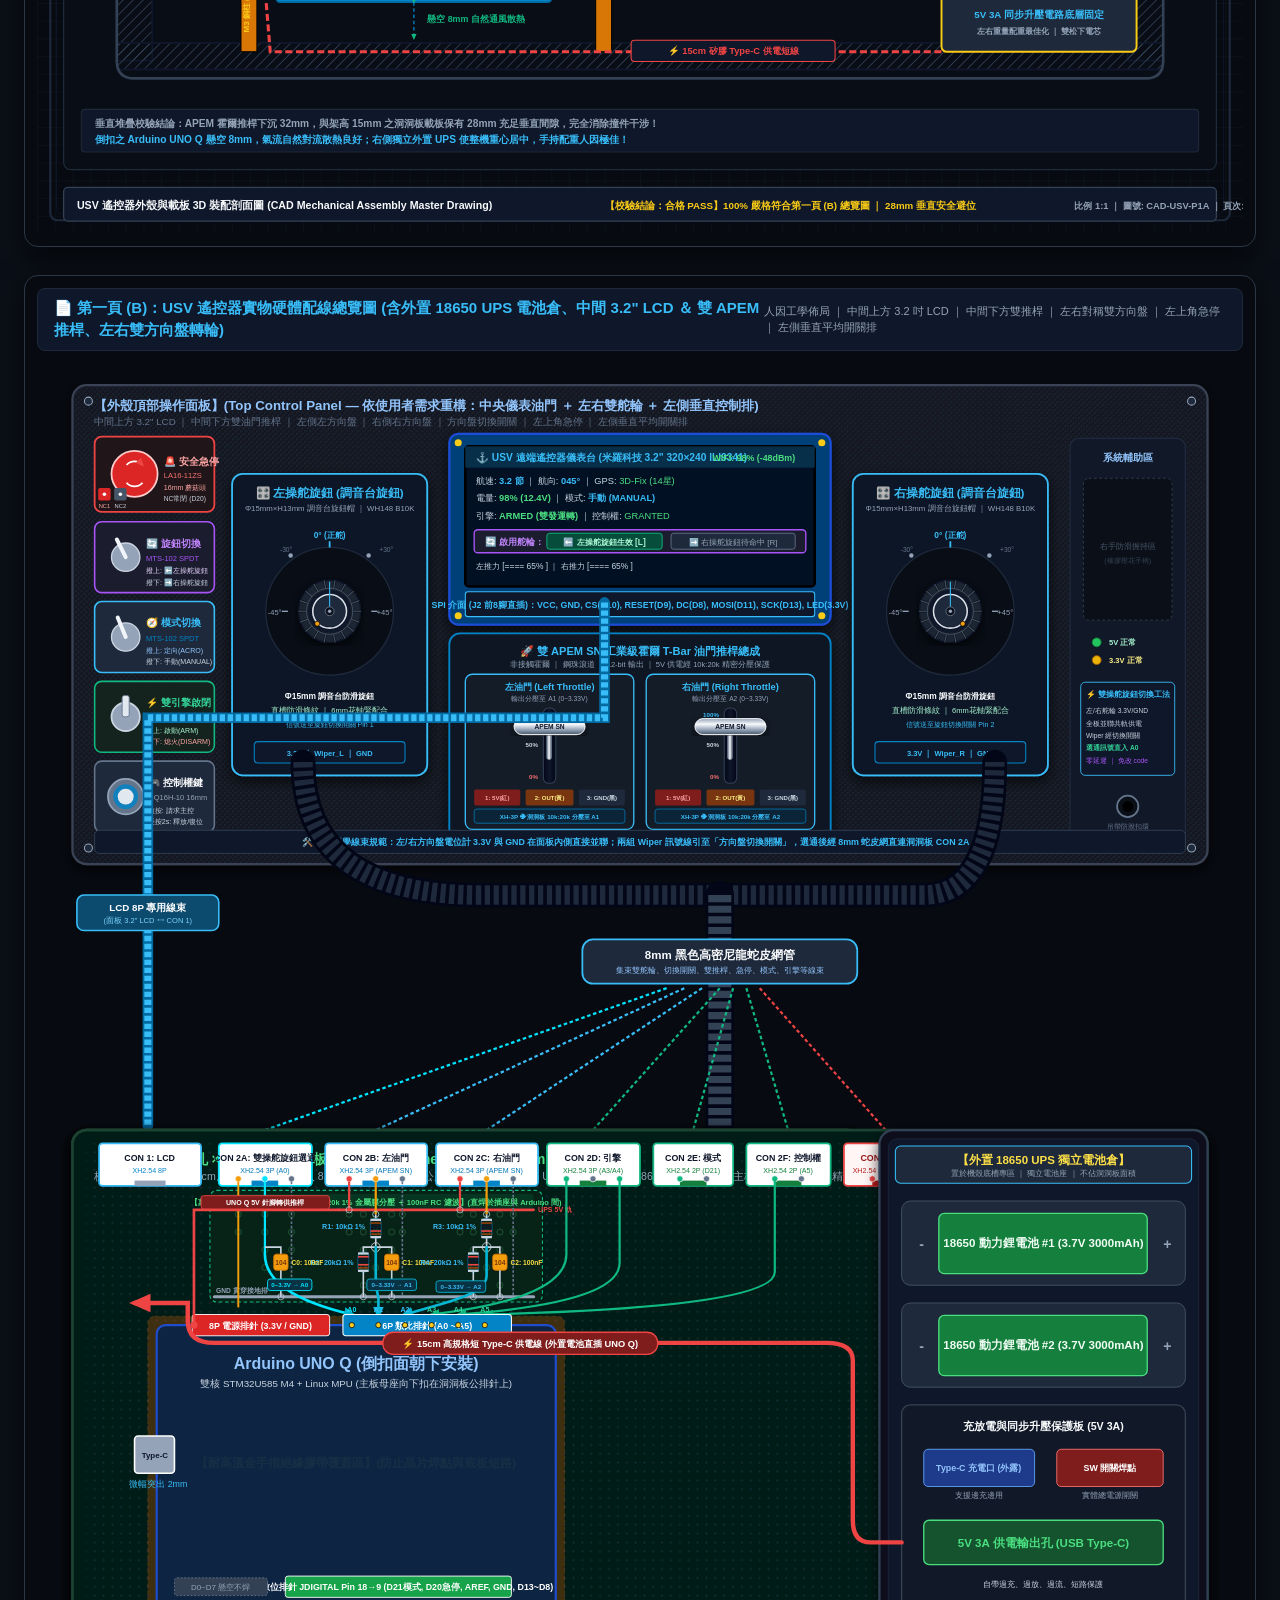
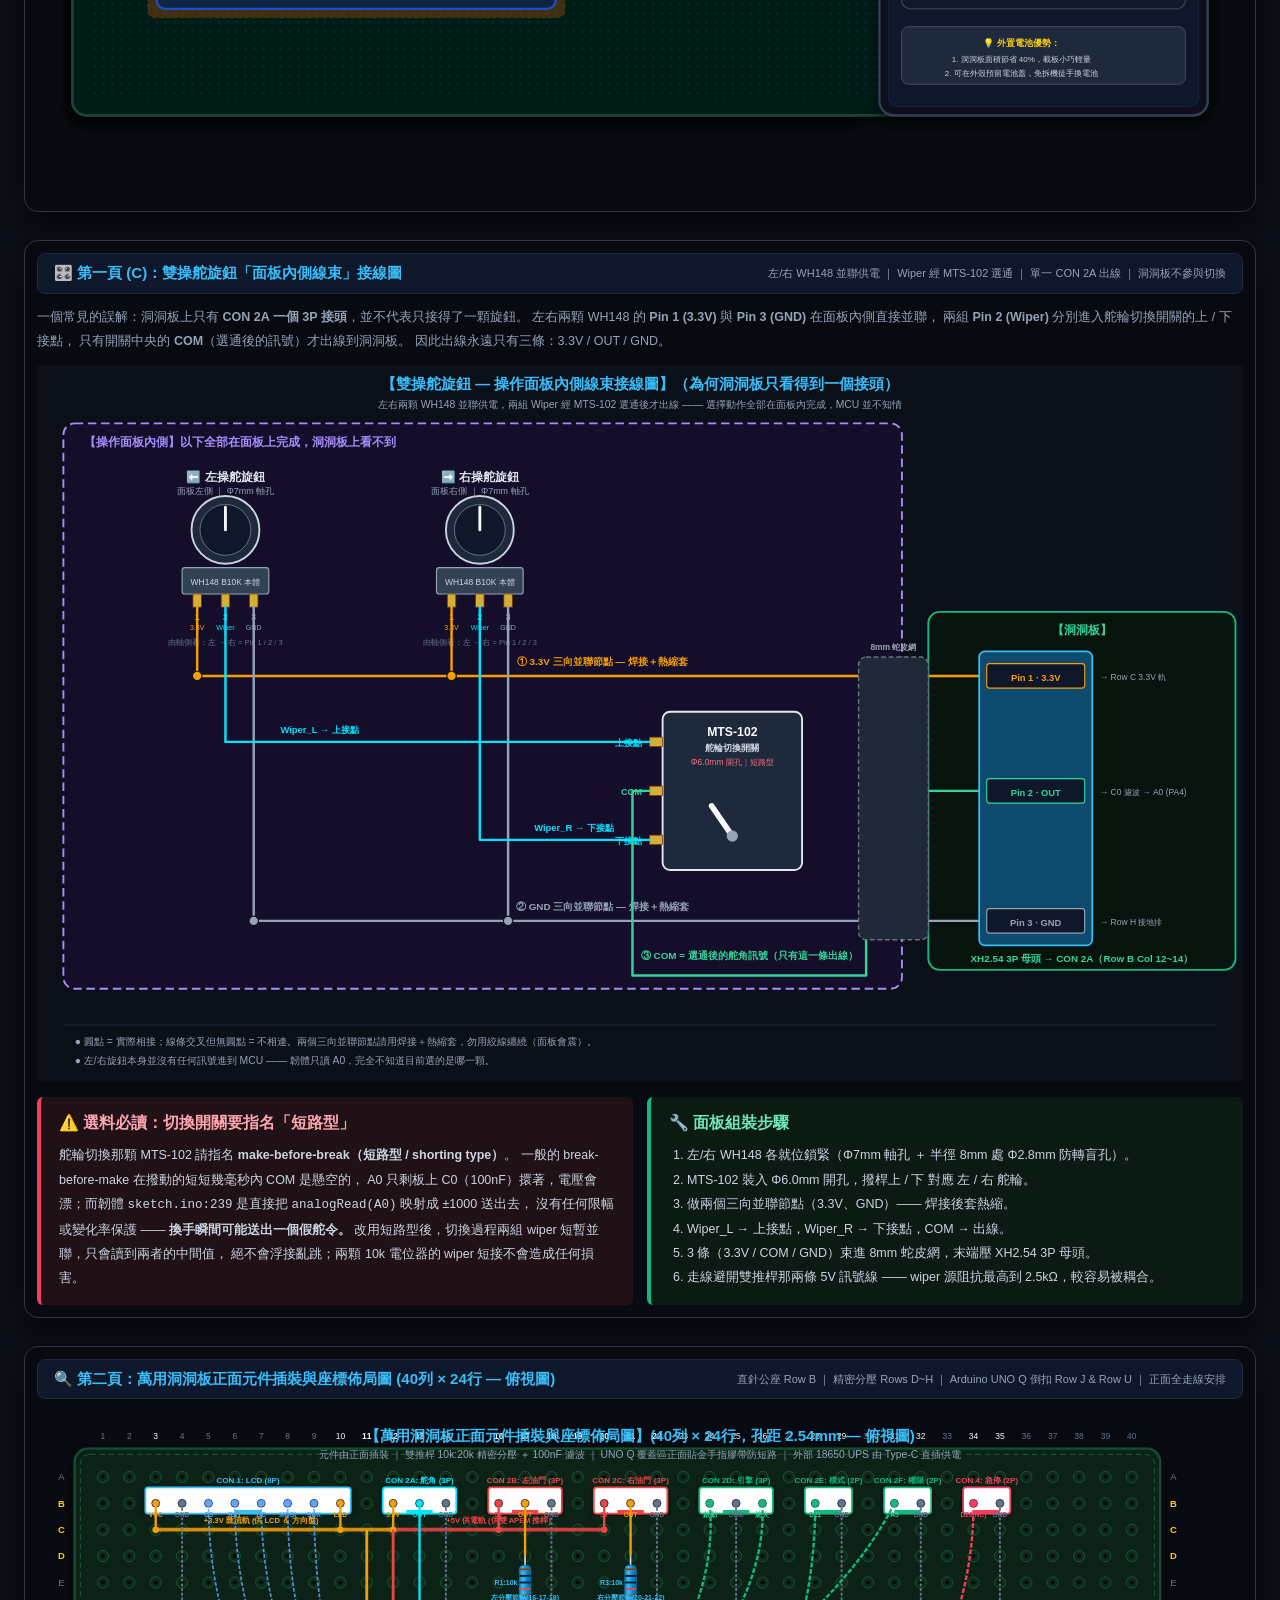
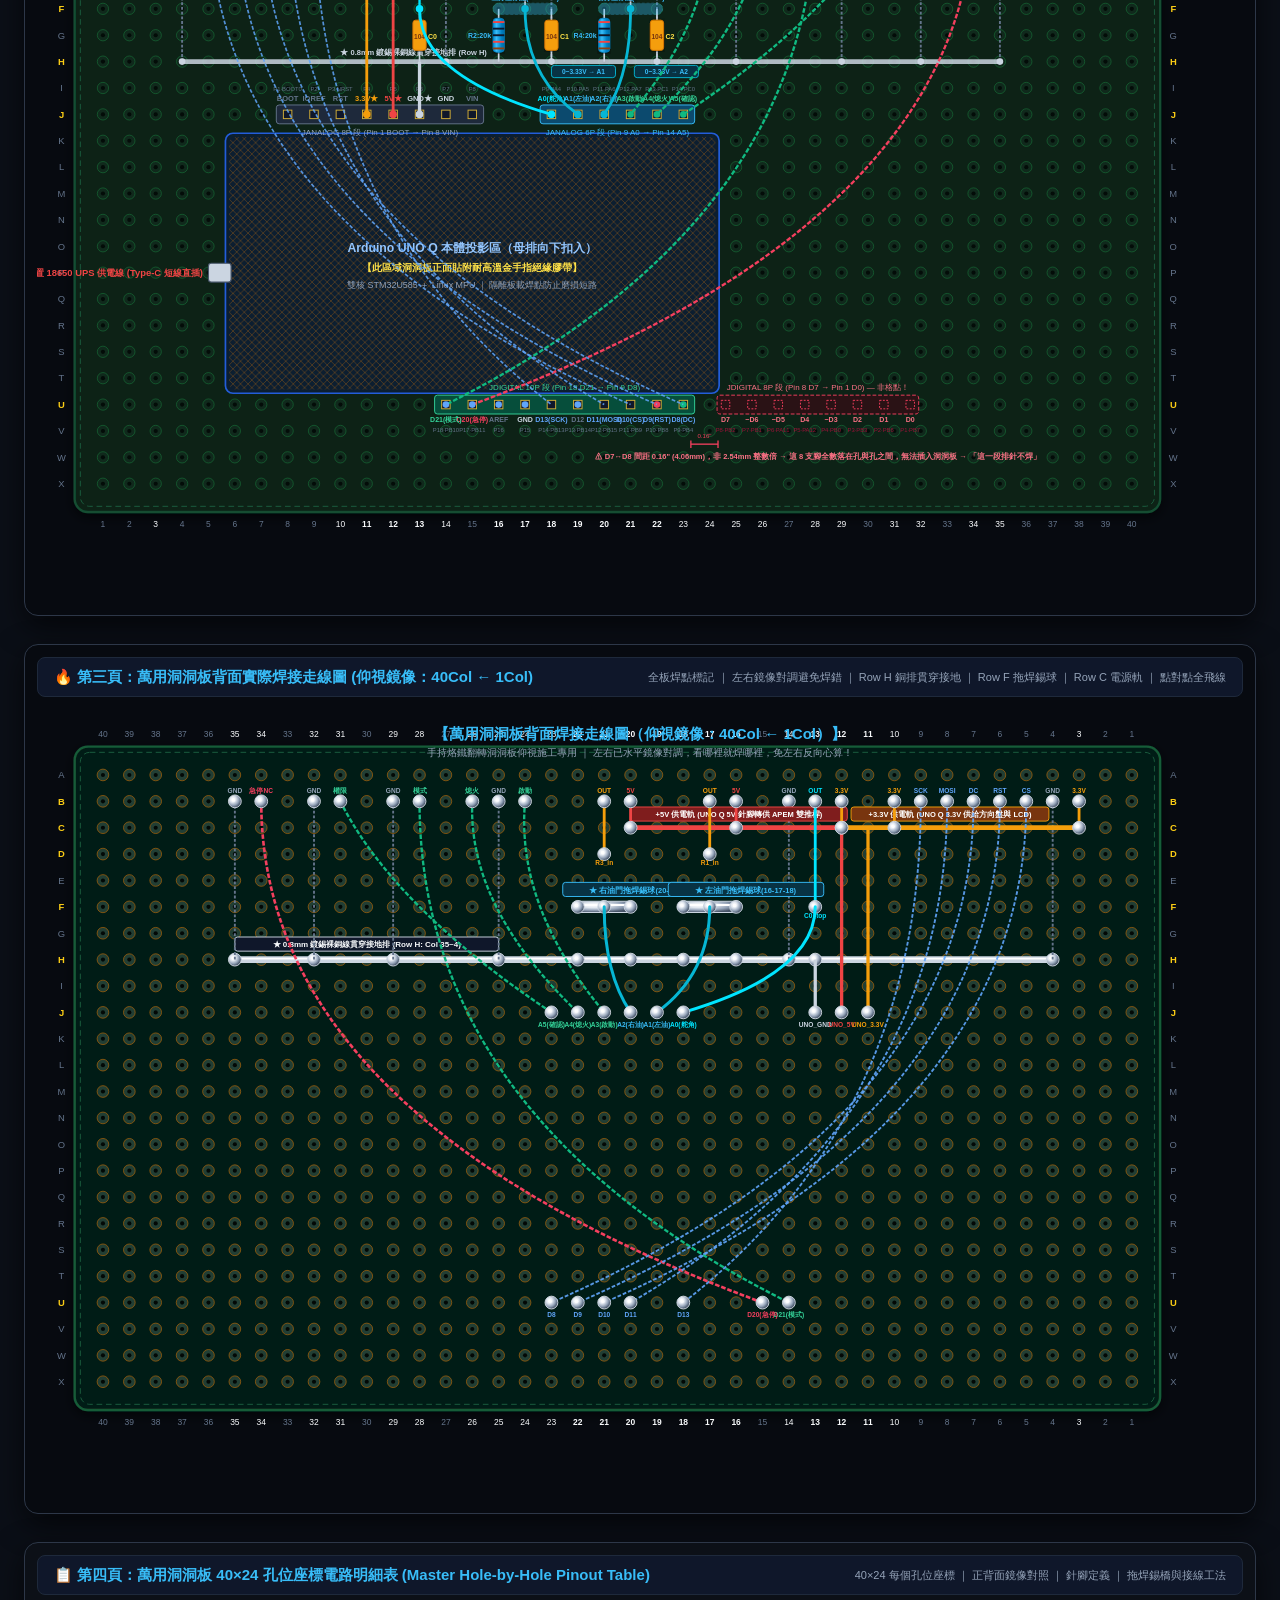
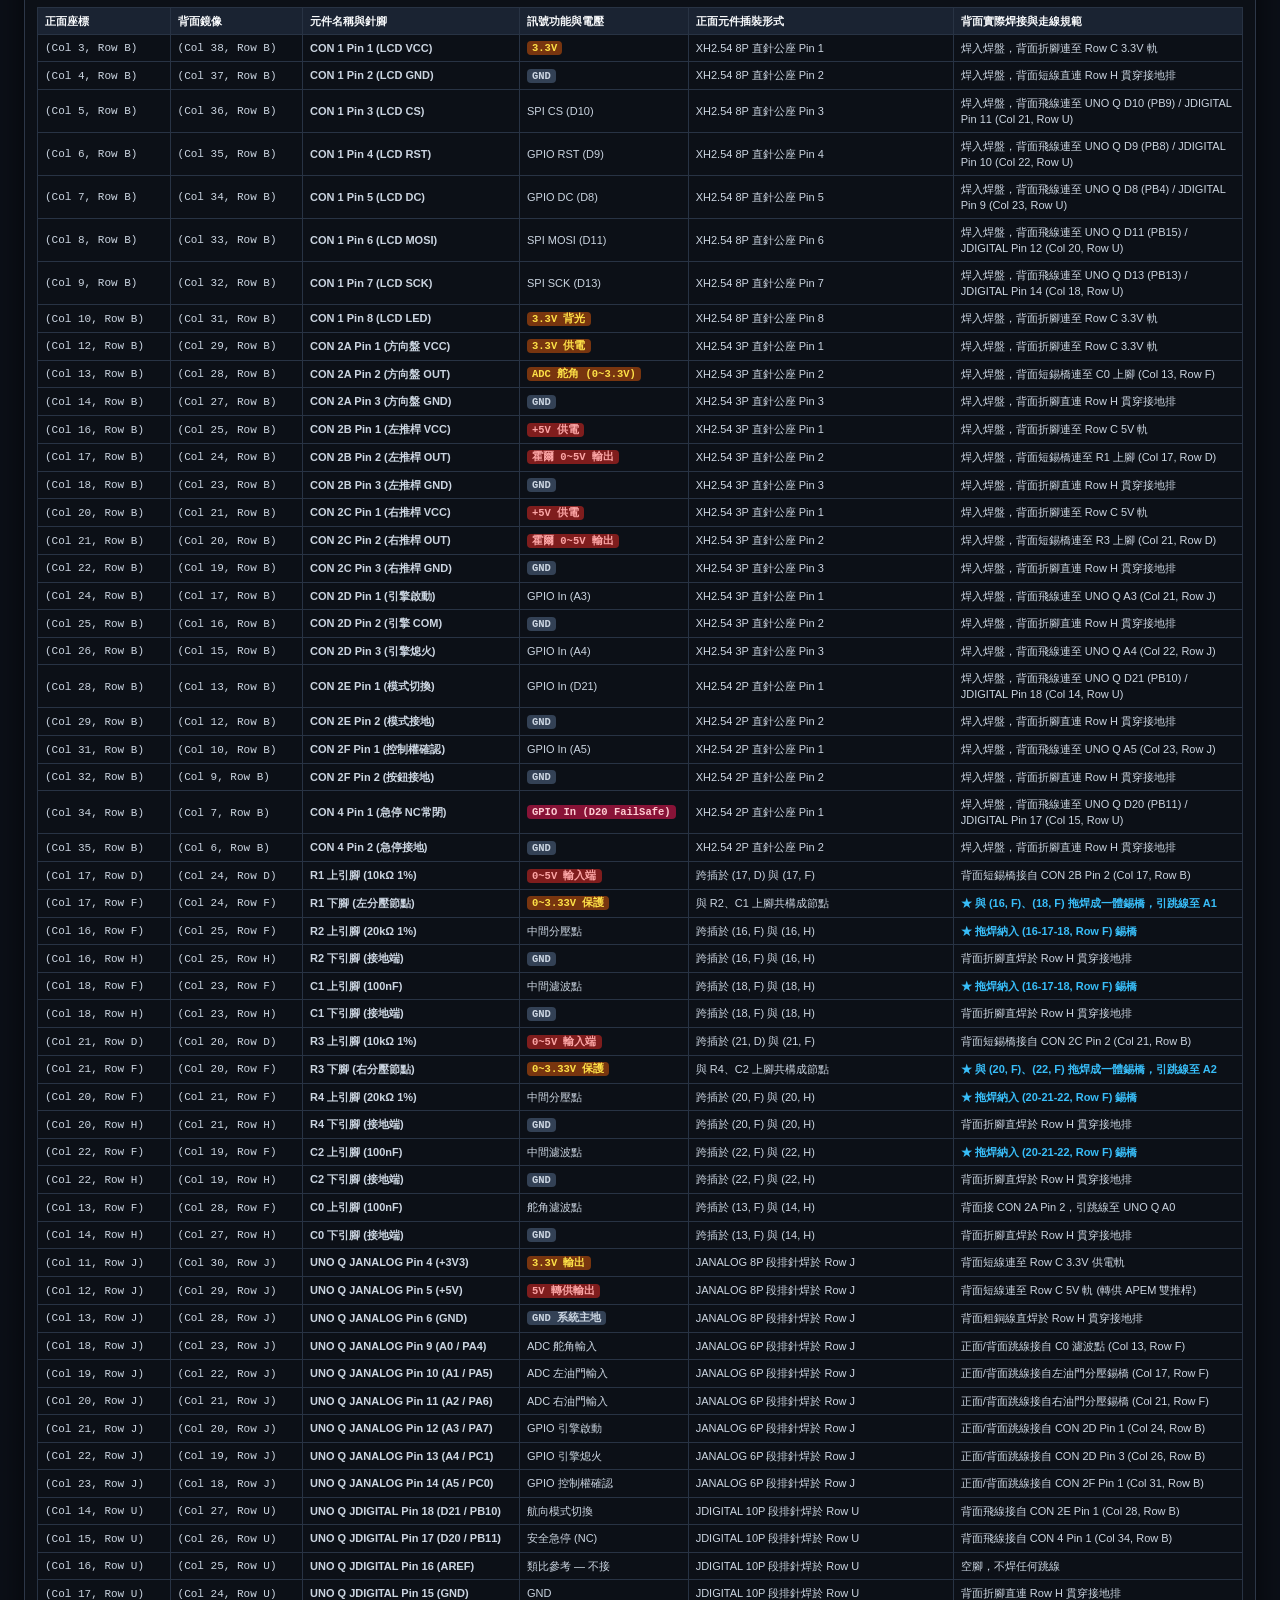
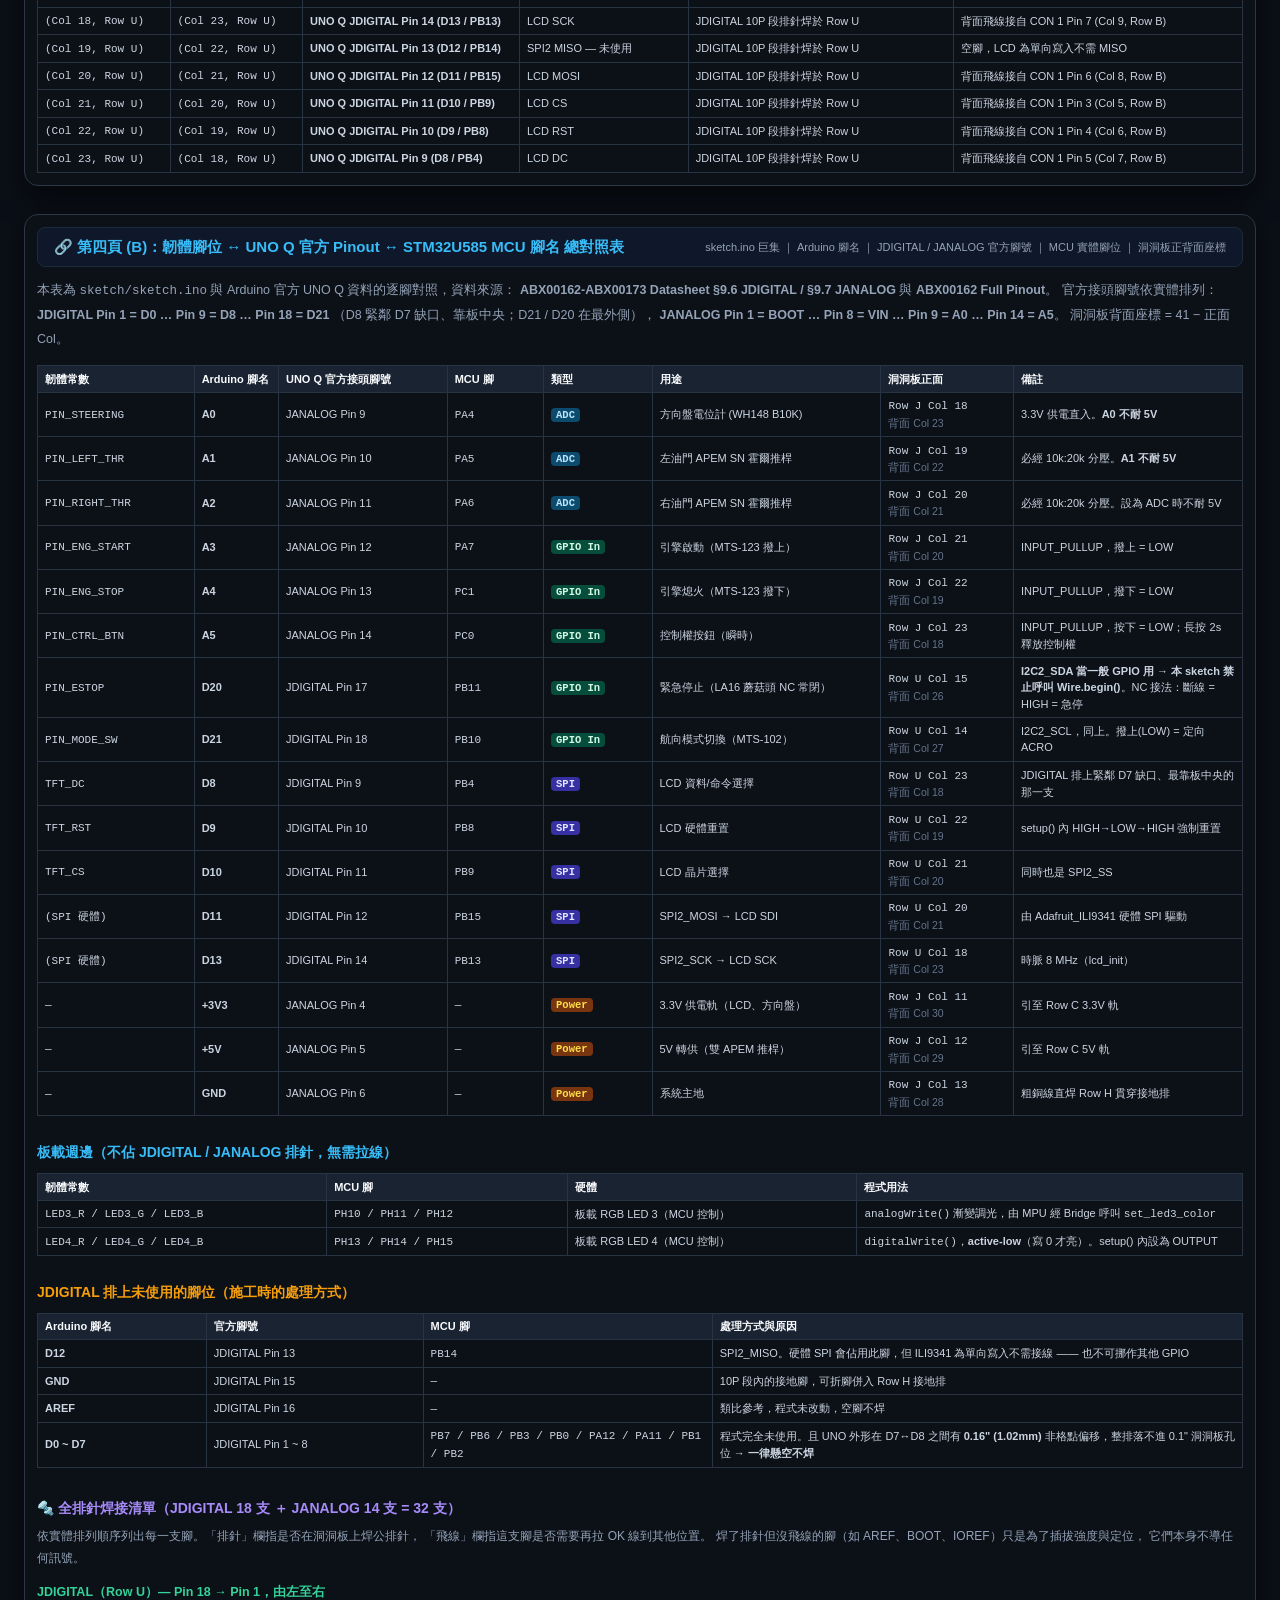
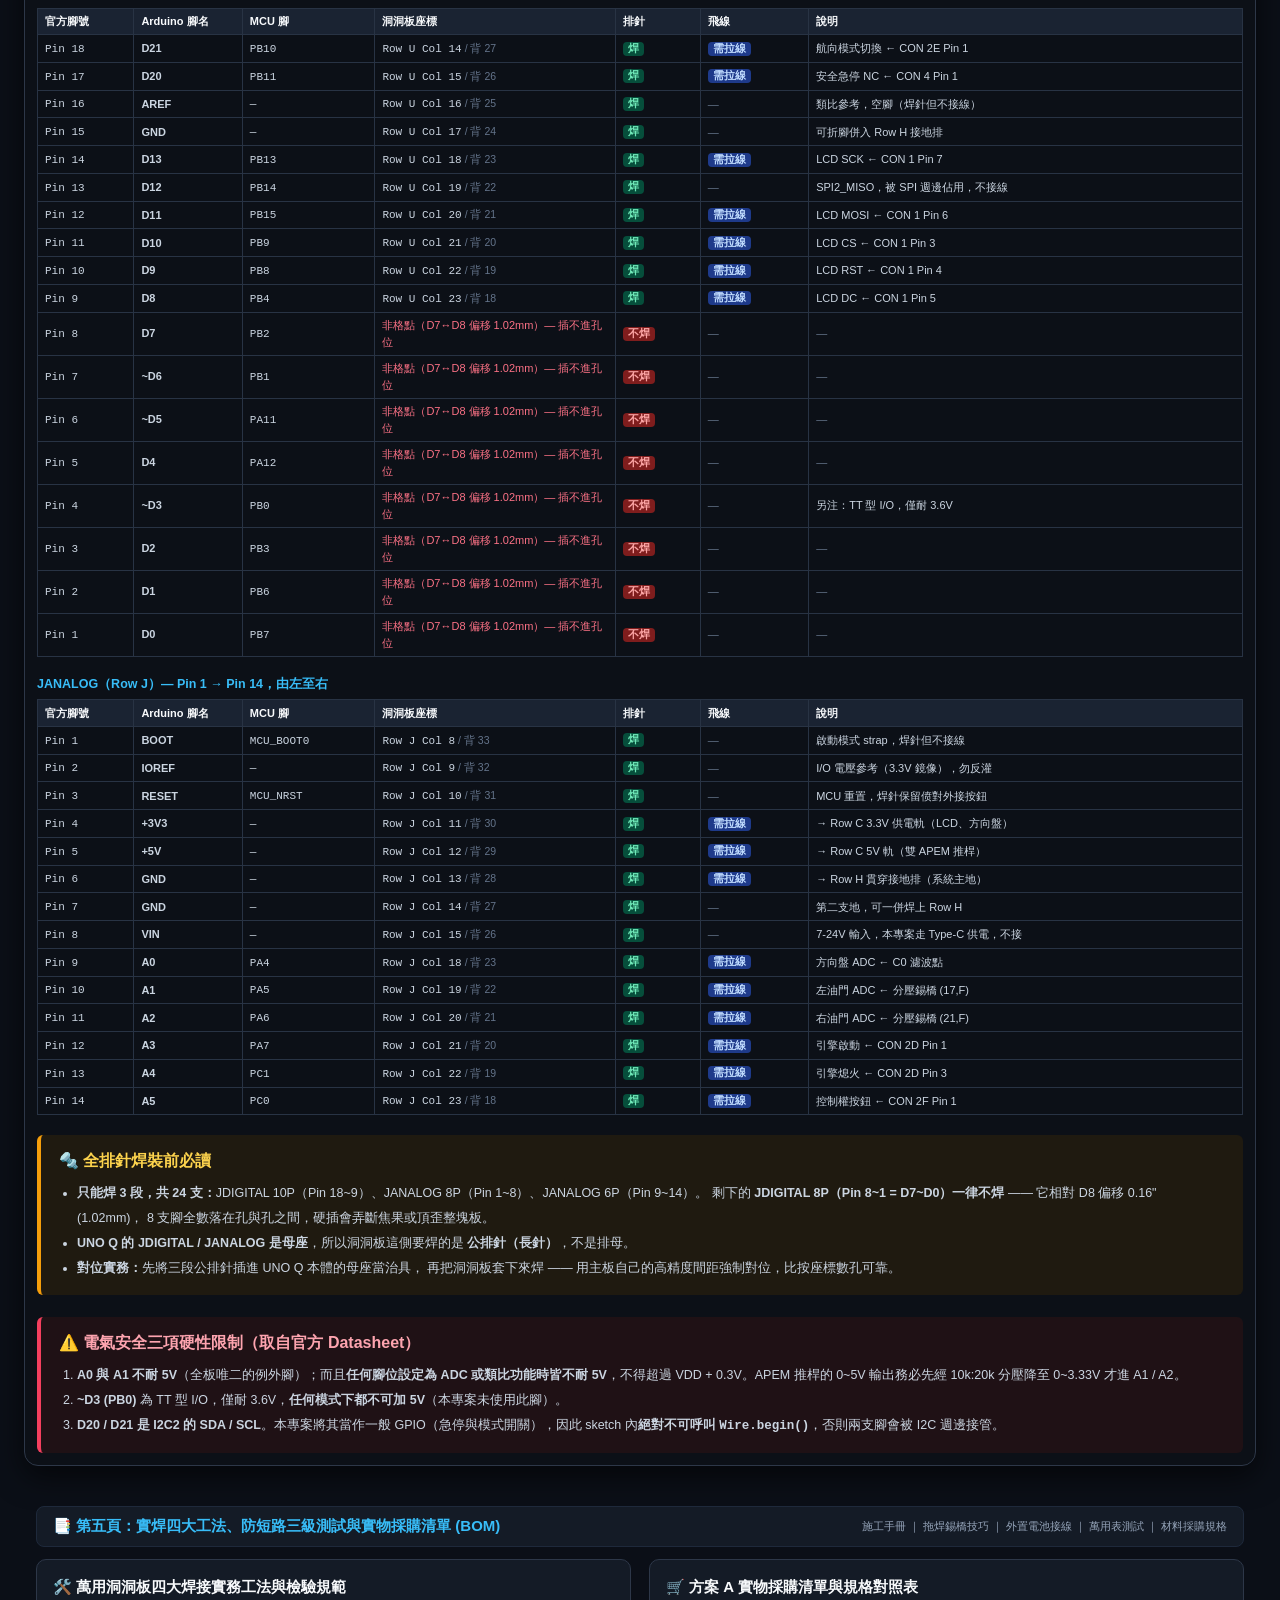
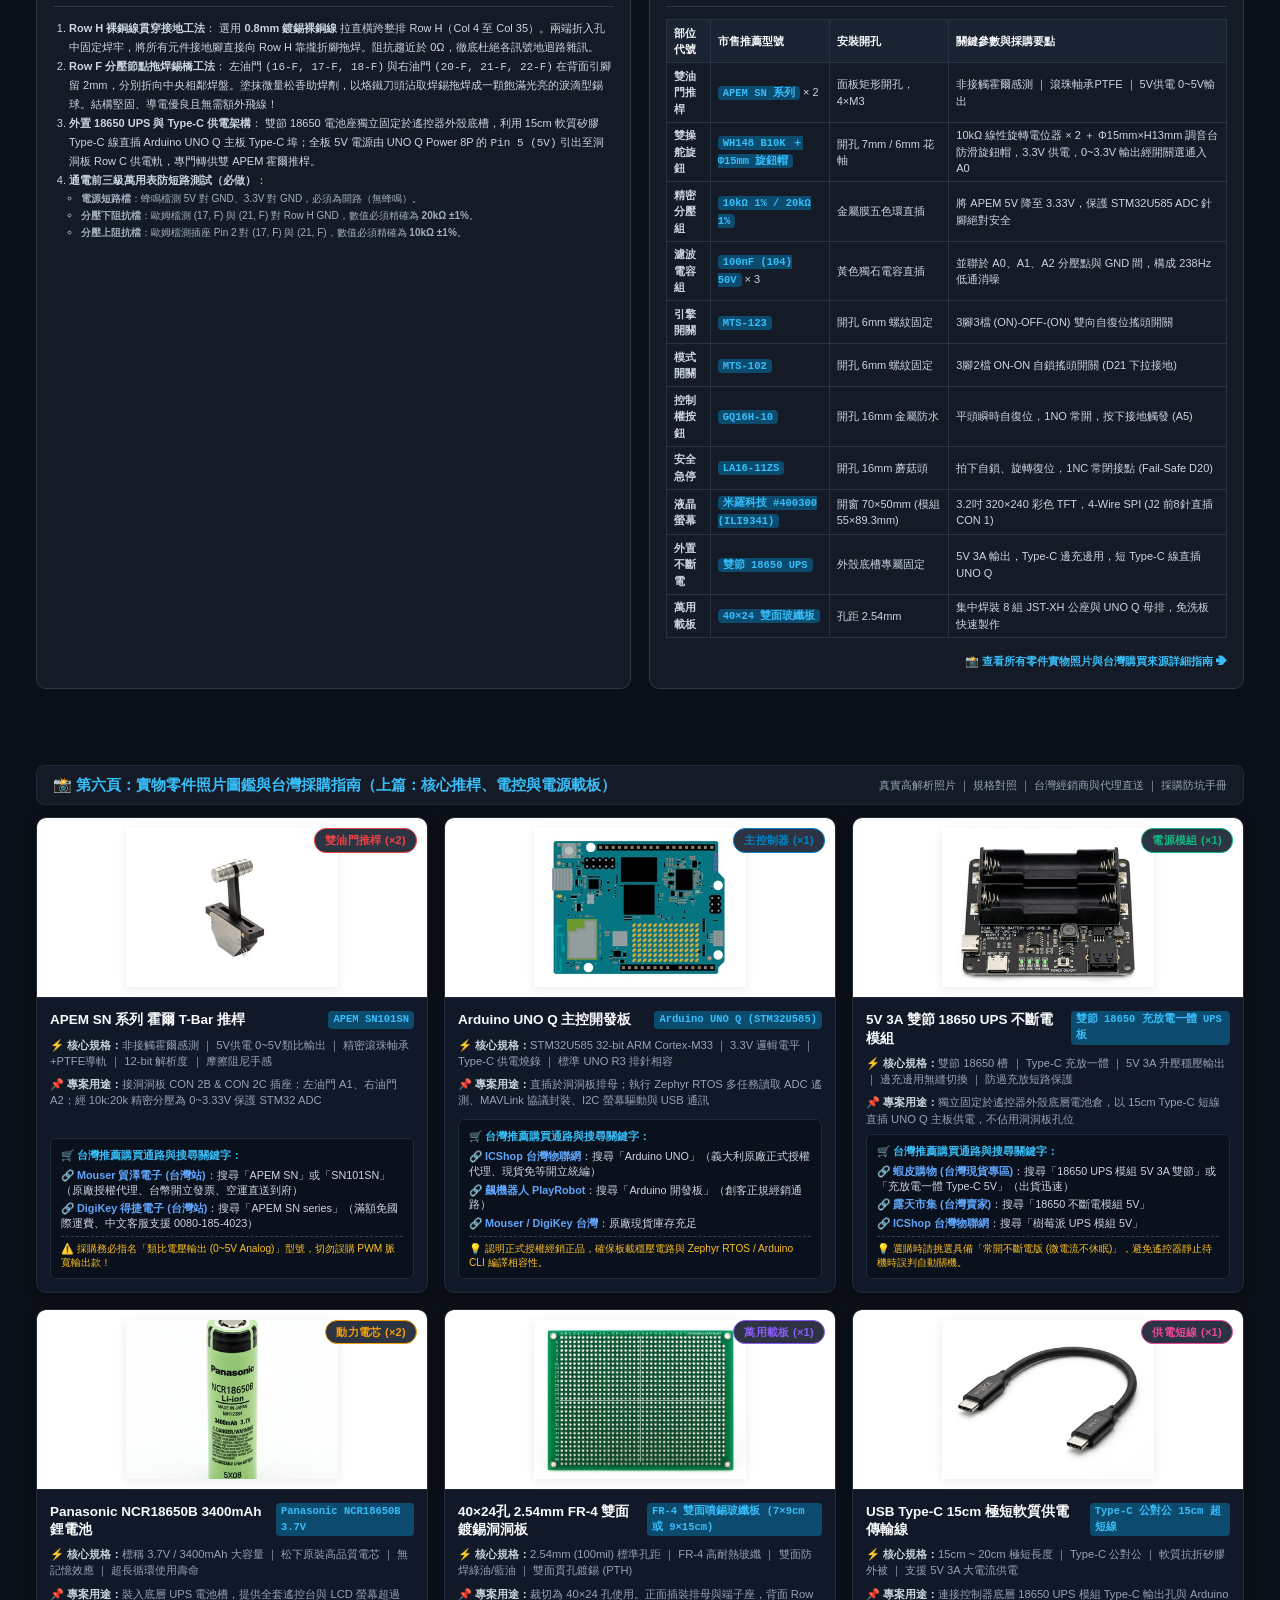
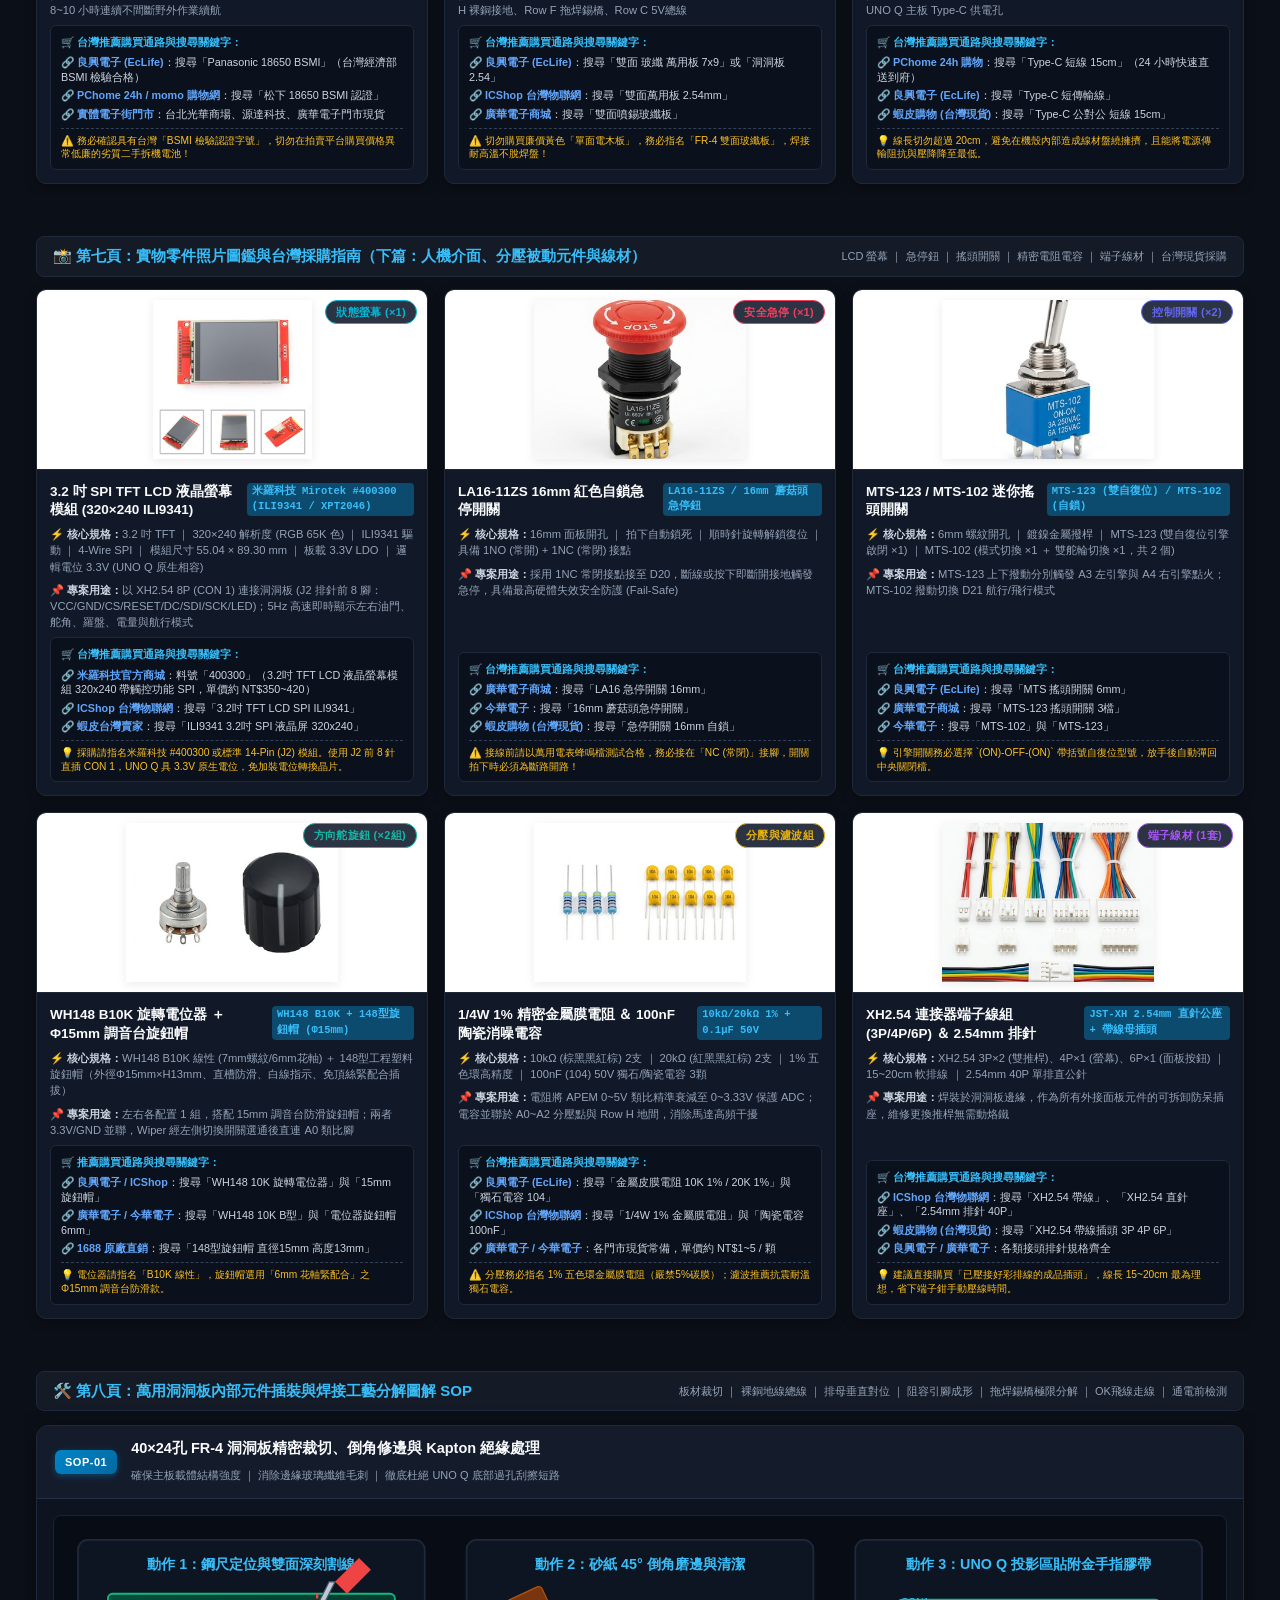
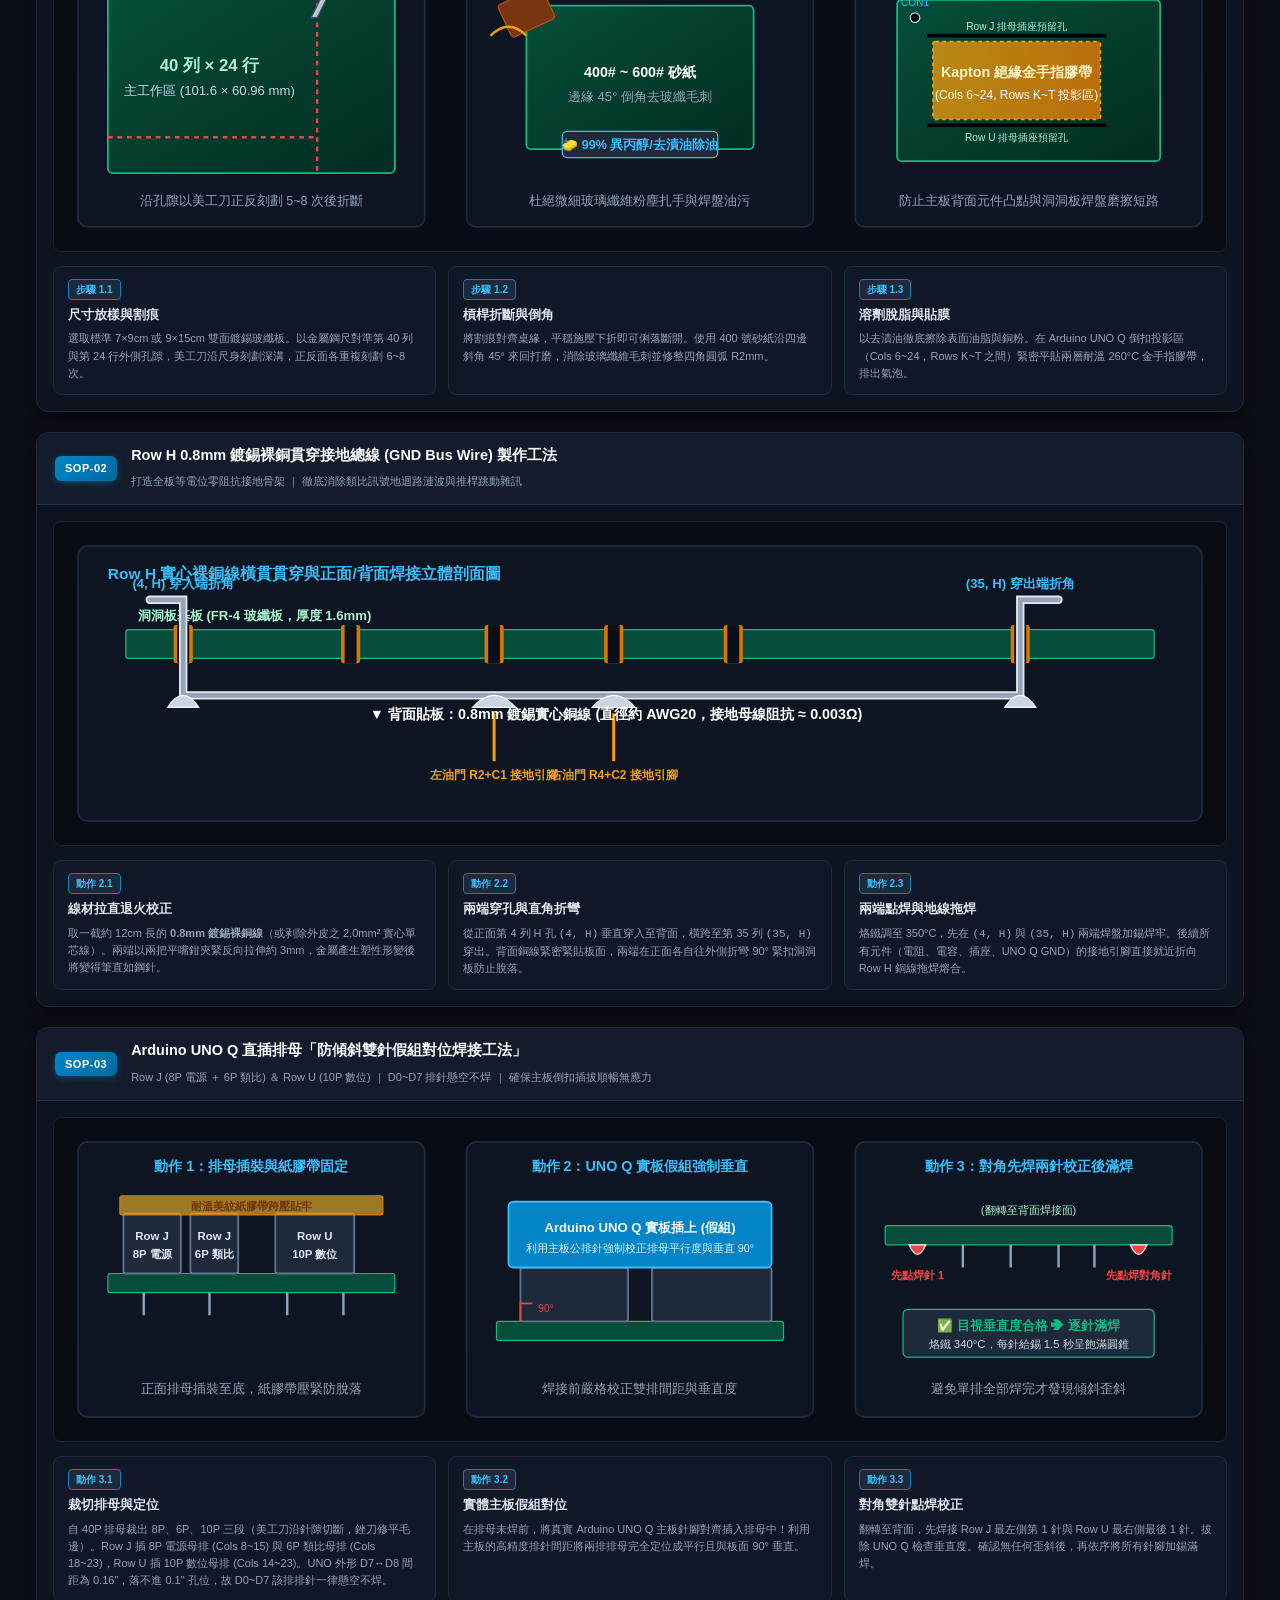
==== commit 3c9a7435: "docs: 新增雙操舵旋鈕與切換開關、更換 LCD 為米羅科技 #400300、擴充施工手冊至 9 頁與 SOP 分解圖 - README BOM 改為雙 WH148 操舵旋鈕 + MTS-102 切" ====
--- a/docs/hardware_diagram.html
+++ b/docs/hardware_diagram.html
@@ -164,9 +164,20 @@
     /* VISUAL BOM STYLING */
     .visual-bom-grid {
       display: grid;
-      grid-template-columns: repeat(auto-fill, minmax(350px, 1fr));
+      grid-template-columns: repeat(3, 1fr);
       gap: 16px;
-      margin-top: 10px;
+      margin-top: 12px;
+      align-items: stretch;
+    }
+    @media (max-width: 1100px) {
+      .visual-bom-grid {
+        grid-template-columns: repeat(2, 1fr);
+      }
+    }
+    @media (max-width: 700px) {
+      .visual-bom-grid {
+        grid-template-columns: 1fr;
+      }
     }
     .part-card {
       background: #111827;
@@ -175,6 +186,7 @@
       overflow: hidden;
       display: flex;
       flex-direction: column;
+      height: 100%;
       box-shadow: 0 4px 12px rgba(0,0,0,0.3);
       transition: transform 0.2s ease, border-color 0.2s ease, box-shadow 0.2s ease;
     }
@@ -186,22 +198,30 @@
     .part-img-wrap {
       position: relative;
       width: 100%;
-      height: 170px;
-      background: #030712;
+      height: 180px;
+      background: #ffffff;
+      border-radius: 8px 8px 0 0;
       overflow: hidden;
       display: flex;
       align-items: center;
       justify-content: center;
       border-bottom: 1px solid #1f2937;
+      padding: 10px;
+      box-sizing: border-box;
     }
     .part-img {
       width: 100%;
       height: 100%;
-      object-fit: cover;
-      transition: transform 0.3s ease;
+      max-width: 100%;
+      max-height: 160px;
+      object-fit: contain !important;
+      display: block;
+      margin: 0 auto;
+      transition: transform 0.25s ease;
+      filter: drop-shadow(0 2px 5px rgba(0,0,0,0.08));
     }
     .part-card:hover .part-img {
-      transform: scale(1.03);
+      transform: scale(1.04);
     }
     .part-badge {
       position: absolute;
@@ -288,7 +308,197 @@
       line-height: 1.35;
     }
 
-    @media print {
+
+    /* SOP BREAKDOWN MANUAL STYLING */
+    .sop-container {
+      display: flex;
+      flex-direction: column;
+      gap: 20px;
+      margin-top: 14px;
+    }
+    .sop-card {
+      background: #0d131f;
+      border: 1px solid #1f293d;
+      border-radius: 12px;
+      overflow: hidden;
+      box-shadow: 0 8px 24px rgba(0,0,0,0.4);
+      transition: border-color 0.2s ease;
+    }
+    .sop-card:hover {
+      border-color: #38bdf8;
+    }
+    .sop-header {
+      background: #141c2c;
+      padding: 12px 18px;
+      border-bottom: 1px solid #243047;
+      display: flex;
+      align-items: center;
+      gap: 14px;
+    }
+    .sop-step-badge {
+      background: linear-gradient(135deg, #0284c7, #0369a1);
+      color: #ffffff;
+      font-size: 11px;
+      font-weight: 800;
+      letter-spacing: 0.5px;
+      padding: 4px 10px;
+      border-radius: 6px;
+      box-shadow: 0 2px 6px rgba(2,132,199,0.4);
+    }
+    .sop-title-wrap h3 {
+      font-size: 14.5px;
+      color: #f8fafc;
+      font-weight: 700;
+      margin-bottom: 2px;
+    }
+    .sop-subtitle {
+      font-size: 11px;
+      color: #94a3b8;
+    }
+    .sop-body {
+      padding: 16px;
+      display: flex;
+      flex-direction: column;
+      gap: 14px;
+    }
+    .sop-diagram-box {
+      background: #080c14;
+      border: 1px solid #1a2333;
+      border-radius: 8px;
+      padding: 12px;
+      overflow-x: auto;
+    }
+    .sop-steps-grid {
+      display: grid;
+      grid-template-columns: repeat(auto-fit, minmax(260px, 1fr));
+      gap: 12px;
+    }
+    .action-box {
+      background: #101726;
+      border: 1px solid #1e293b;
+      border-radius: 8px;
+      padding: 12px 14px;
+      display: flex;
+      flex-direction: column;
+      gap: 6px;
+    }
+    .action-num {
+      display: inline-block;
+      align-self: flex-start;
+      background: #1e293b;
+      color: #38bdf8;
+      font-size: 10px;
+      font-weight: bold;
+      padding: 2px 7px;
+      border-radius: 4px;
+      border: 1px solid #0284c7;
+    }
+    .action-box h4 {
+      font-size: 12.5px;
+      color: #e2e8f0;
+      font-weight: 600;
+    }
+    .action-box p {
+      font-size: 11px;
+      color: #94a3b8;
+      line-height: 1.55;
+    }
+
+    
+    /* 3D INDUSTRIAL CAD SHOWCASE */
+    .showcase-3d-grid {
+      display: grid;
+      grid-template-columns: repeat(auto-fit, minmax(360px, 1fr));
+      gap: 16px;
+      margin-top: 10px;
+    }
+    @media (max-width: 900px) {
+      .showcase-3d-grid {
+        grid-template-columns: 1fr;
+      }
+    }
+    .card-3d {
+      background: #111827;
+      border: 1px solid #1f2937;
+      border-radius: 12px;
+      overflow: hidden;
+      display: flex;
+      flex-direction: column;
+      box-shadow: 0 4px 14px rgba(0,0,0,0.35);
+      transition: transform 0.2s ease, border-color 0.2s ease;
+    }
+    .card-3d:hover {
+      transform: translateY(-2px);
+      border-color: #38bdf8;
+      box-shadow: 0 8px 24px rgba(56, 189, 248, 0.15);
+    }
+    .card-3d-img-wrap {
+      position: relative;
+      width: 100%;
+      height: 250px;
+      background: #020617;
+      overflow: hidden;
+      display: flex;
+      align-items: center;
+      justify-content: center;
+    }
+    .card-3d-img {
+      width: 100%;
+      height: 100%;
+      object-fit: cover;
+      display: block;
+    }
+    .card-3d-badge {
+      position: absolute;
+      top: 10px;
+      left: 10px;
+      background: rgba(15, 23, 42, 0.88);
+      backdrop-filter: blur(4px);
+      color: #38bdf8;
+      border: 1px solid rgba(56, 189, 248, 0.45);
+      font-size: 11px;
+      font-weight: 700;
+      padding: 3px 9px;
+      border-radius: 6px;
+      box-shadow: 0 2px 6px rgba(0,0,0,0.5);
+    }
+    .card-3d-body {
+      padding: 12px 15px;
+      display: flex;
+      flex-direction: column;
+      gap: 6px;
+      background: #0f172a;
+      flex-grow: 1;
+    }
+    .card-3d-title {
+      font-size: 13.5px;
+      font-weight: 700;
+      color: #f8fafc;
+      display: flex;
+      align-items: center;
+      gap: 6px;
+    }
+    .card-3d-desc {
+      font-size: 11.5px;
+      color: #94a3b8;
+      line-height: 1.45;
+    }
+    .card-3d-tags {
+      display: flex;
+      flex-wrap: wrap;
+      gap: 6px;
+      margin-top: 4px;
+    }
+    .card-3d-tag {
+      font-size: 10px;
+      background: #1e293b;
+      color: #cbd5e1;
+      padding: 2px 7px;
+      border-radius: 4px;
+      border: 1px solid #334155;
+    }
+
+@media print {
       @page {
         size: A4 portrait;
         margin: 4mm 6mm;
@@ -368,56 +578,203 @@
       /* PRINT RULES FOR VISUAL BOM */
       .visual-bom-grid {
         grid-template-columns: repeat(3, 1fr) !important;
-        gap: 6px !important;
-        margin-top: 4px !important;
+        gap: 5px !important;
+        margin-top: 3px !important;
       }
       .part-card {
         break-inside: avoid !important;
         page-break-inside: avoid !important;
         box-shadow: none !important;
         border-color: #374151 !important;
+        height: 100% !important;
       }
       .part-img-wrap {
-        height: 72px !important;
+        height: 48px !important;
+        background: #ffffff !important;
+        padding: 3px !important;
+        border-bottom: 1px solid #374151 !important;
+      }
+      .part-img {
+        object-fit: contain !important;
+        max-height: 42px !important;
       }
       .part-badge {
-        font-size: 7px !important;
-        padding: 1px 5px !important;
-        top: 4px !important;
-        right: 4px !important;
+        font-size: 6.5px !important;
+        padding: 1px 4px !important;
+        top: 3px !important;
+        right: 3px !important;
       }
       .part-body {
-        padding: 5px !important;
-        gap: 3px !important;
+        padding: 3px 5px !important;
+        gap: 2px !important;
       }
       .part-title {
-        font-size: 8.5px !important;
+        font-size: 8px !important;
+        line-height: 1.2 !important;
       }
       .part-spec, .part-usage {
-        font-size: 7.2px !important;
-        line-height: 1.25 !important;
+        font-size: 6.6px !important;
+        line-height: 1.18 !important;
       }
       .part-sources {
-        padding: 3px 5px !important;
-        font-size: 6.8px !important;
+        padding: 2px 4px !important;
+        font-size: 6.2px !important;
         margin-top: 2px !important;
       }
       .source-title {
-        font-size: 7px !important;
-        margin-bottom: 2px !important;
+        font-size: 6.5px !important;
+        margin-bottom: 1px !important;
       }
       .source-list {
+        margin: 1px 0 !important;
+        padding-left: 12px !important;
+      }
+      .source-list li {
+        margin-bottom: 1px !important;
+        line-height: 1.15 !important;
+      }
+      .source-tip {
+        font-size: 6px !important;
+        padding: 2px 4px !important;
+        margin-top: 2px !important;
+      }
+
+      /* PRINT RULES FOR SOP PAGES */
+      .sop-container {
+        gap: 8px !important;
+        margin-top: 4px !important;
+      }
+      .sop-card {
+        break-inside: avoid !important;
+        page-break-inside: avoid !important;
+        border-color: #334155 !important;
+        box-shadow: none !important;
+        margin-bottom: 6px !important;
+      }
+      .sop-header {
+        padding: 4px 8px !important;
+        gap: 6px !important;
+      }
+      .sop-step-badge {
+        font-size: 7.5px !important;
+        padding: 1.5px 5px !important;
+      }
+      .sop-title-wrap h3 {
+        font-size: 9px !important;
+      }
+      .sop-subtitle {
+        font-size: 7px !important;
+      }
+      .sop-body {
+        padding: 6px !important;
+        gap: 6px !important;
+      }
+      .sop-diagram-box {
+        padding: 4px !important;
+      }
+      .sop-steps-grid {
+        grid-template-columns: repeat(3, 1fr) !important;
+        gap: 5px !important;
+      }
+      .action-box {
+        padding: 4px 6px !important;
         gap: 2px !important;
       }
-      .source-list li {
+      .action-num {
+        font-size: 6.5px !important;
+        padding: 1px 4px !important;
+      }
+      .action-box h4 {
+        font-size: 7.8px !important;
+      }
+      .action-box p {
         font-size: 6.8px !important;
+        line-height: 1.25 !important;
       }
-      .source-tip {
+    
+      /* PRINT RULES FOR 3D SHOWCASE */
+      .toolbar a {
+        display: none !important;
+      }
+      .showcase-3d-grid {
+        grid-template-columns: repeat(3, 1fr) !important;
+        gap: 4px !important;
+        margin-top: 2px !important;
+        break-inside: avoid !important;
+        page-break-inside: avoid !important;
+      }
+      .card-3d-img-wrap {
+        height: 38mm !important;
+        background: #000 !important;
+      }
+      .card-3d-body {
+        padding: 2.5px 4px !important;
+        gap: 1.5px !important;
+      }
+      .card-3d-title {
+        font-size: 7.2px !important;
+      }
+      .card-3d-desc {
+        font-size: 6.2px !important;
+        line-height: 1.15 !important;
+      }
+      .card-3d-tags {
+        gap: 2px !important;
+        margin-top: 1px !important;
+      }
+      .card-3d-tag {
+        font-size: 5.8px !important;
+        padding: 0 2.5px !important;
+      }
+      .card-3d {
+        break-inside: avoid !important;
+        page-break-inside: avoid !important;
+        border-color: #334155 !important;
+        box-shadow: none !important;
+        border-radius: 6px !important;
+      }
+      .card-3d-body {
+        padding: 3px 5px !important;
+        gap: 2px !important;
+      }
+      .card-3d-title {
+        font-size: 7.8px !important;
+      }
+      .card-3d-desc {
         font-size: 6.5px !important;
-        margin-top: 3px !important;
-        padding-top: 3px !important;
+        line-height: 1.15 !important;
       }
-    }
+      .card-3d-img {
+        object-fit: cover !important;
+        height: 100% !important;
+      }
+      .card-3d-badge {
+        font-size: 7.2px !important;
+        padding: 1.5px 5px !important;
+        top: 4px !important;
+        left: 4px !important;
+      }
+      .card-3d-body {
+        padding: 4px 6px !important;
+        gap: 2.5px !important;
+      }
+      .card-3d-title {
+        font-size: 8.2px !important;
+      }
+      .card-3d-desc {
+        font-size: 6.8px !important;
+        line-height: 1.2 !important;
+      }
+      .card-3d-tags {
+        gap: 3px !important;
+        margin-top: 1.5px !important;
+      }
+      .card-3d-tag {
+        font-size: 6.2px !important;
+        padding: 0 3px !important;
+      }
+
+}
   </style>
 </head>
 <body>
@@ -428,9 +785,14 @@
   </header>
 
   <div class="toolbar">
+<a href="#3d-views" style="text-decoration:none;"><div class="badge" style="border-color:#8b5cf6; background:#4c1d95; color:#f5f3ff;"><div class="dot" style="background:#a78bfa"></div>📐 外殼與電路板 3D 裝配關係圖</div></a>
 <a href="#visual-bom" style="text-decoration:none;"><div class="badge" style="border-color:#0284c7; background:#0c4a6e; color:#f0f9ff;"><div class="dot" style="background:#38bdf8"></div>📸 實物零件照片圖鑑與台灣採購來源</div></a>
+    <a href="#fw-pinmap" style="text-decoration:none;"><div class="badge" style="border-color:#6366f1; background:#312e81; color:#eef2ff;"><div class="dot" style="background:#818cf8"></div>🔗 韌體腳位 ↔ 官方 Pinout ↔ MCU 腳名對照表</div></a>
+    <a href="#knob-harness" style="text-decoration:none;"><div class="badge" style="border-color:#a78bfa; background:#3b0764; color:#f5f3ff;"><div class="dot" style="background:#c4b5fd"></div>🎛️ 雙操舵旋鈕面板內線束圖</div></a>
+    <a href="#perfboard-sop" style="text-decoration:none;"><div class="badge" style="border-color:#10b981; background:#064e3b; color:#ecfdf5;"><div class="dot" style="background:#10b981"></div>🛠️ 洞洞板內部零件焊接分解SOP</div></a>
+    <a href="#external-sop" style="text-decoration:none;"><div class="badge" style="border-color:#f59e0b; background:#78350f; color:#fef3c7;"><div class="dot" style="background:#f59e0b"></div>🔩 外部零件面板安裝分解SOP</div></a>
     <div class="badge"><div class="dot" style="background:var(--pwr-5v)"></div>5V 主電源 (外部 18650 UPS 經 Type-C 直插 UNO Q，由 5V 針腳轉供推桿)</div>
-    <div class="badge"><div class="dot" style="background:var(--pwr-33v)"></div>3.3V 匯流軌 (供電 WH148 方向盤 ＆ MSP3218 LCD)</div>
+    <div class="badge"><div class="dot" style="background:var(--pwr-33v)"></div>3.3V 匯流軌 (供電 WH148 方向盤 ＆ 米羅科技 #400300 3.2" LCD)</div>
     <div class="badge"><div class="dot" style="background:#38bdf8"></div>10k:20k 雙組精密分壓 (5V 降至 3.33V，保護 STM32 A1/A2 ADC)</div>
     <div class="badge"><div class="dot" style="background:var(--gnd)"></div>GND 貫穿接地排 (Row H 0.8mm 鍍錫裸銅線貫穿橫跨)</div>
     <div class="badge"><div class="dot" style="background:var(--sig-adc)"></div>ADC 類比輸入 (A0 舵角, A1 左油門, A2 右油門)</div>
@@ -441,13 +803,437 @@
   <!-- ══════════════════════════════════════════════════════════════════════ -->
   <!-- 第一頁：系統實物硬體架構總覽 (Overview SVG) -->
   <!-- ══════════════════════════════════════════════════════════════════════ -->
+  <!-- ══════════════════════════════════════════════════════════════════════ -->
+  <!-- 第一頁 (A)：外殼機構與內部載板空間關係 3D 裝配工程圖 (含正視圖、側視圖、俯視透視圖、爆炸圖、維護開合圖) -->
+  <!-- ══════════════════════════════════════════════════════════════════════ -->
+  <div class="page-section" id="3d-views">
+    <div class="page-title-banner">
+      <h2>📐 第一頁 (A)：外殼機構與下方電路載板空間裝配關係圖 (正視橫向剖面圖 ＆ 側視垂直堆疊剖面圖)</h2>
+      <span>機構裝配工程圖 ｜ 【視角一】正視橫向剖面圖 (Front Section A-A) ｜ 【視角二】側視垂直堆疊剖面圖 (Side Elevation C-C) ｜ 28mm 垂直避位零干涉</span>
+    </div>
+    <svg xmlns="http://www.w3.org/2000/svg" viewBox="0 0 1360 1620" width="1360" height="1620">
+  <defs>
+    <!-- Background Grid -->
+    <pattern id="cad-grid-master" width="20" height="20" patternUnits="userSpaceOnUse">
+      <path d="M 20 0 L 0 0 0 20" fill="none" stroke="#141c2b" stroke-width="0.7"/>
+    </pattern>
+    <!-- Hatch for cut walls -->
+    <pattern id="wall-hatch-master" width="8" height="8" patternTransform="rotate(45 0 0)" patternUnits="userSpaceOnUse">
+      <line x1="0" y1="0" x2="0" y2="8" stroke="#334155" stroke-width="1.8" />
+    </pattern>
+    <linearGradient id="panel-metal" x1="0%" y1="0%" x2="100%" y2="0%">
+      <stop offset="0%" stop-color="#1e293b" />
+      <stop offset="50%" stop-color="#334155" />
+      <stop offset="100%" stop-color="#1e293b" />
+    </linearGradient>
+    <linearGradient id="lcd-screen-bg" x1="0%" y1="0%" x2="0%" y2="100%">
+      <stop offset="0%" stop-color="#082f49" />
+      <stop offset="100%" stop-color="#0c1a2e" />
+    </linearGradient>
+    <marker id="arrow-blue" viewBox="0 0 10 10" refX="6" refY="5" markerWidth="6" markerHeight="6" orient="auto">
+      <path d="M 0 1.5 L 8 5 L 0 8.5 z" fill="#38bdf8" />
+    </marker>
+    <marker id="arrow-green" viewBox="0 0 10 10" refX="6" refY="5" markerWidth="6" markerHeight="6" orient="auto">
+      <path d="M 0 1.5 L 8 5 L 0 8.5 z" fill="#10b981" />
+    </marker>
+    <marker id="arrow-red" viewBox="0 0 10 10" refX="6" refY="5" markerWidth="6" markerHeight="6" orient="auto">
+      <path d="M 0 1.5 L 8 5 L 0 8.5 z" fill="#ef4444" />
+    </marker>
+    <marker id="arrow-warn" viewBox="0 0 10 10" refX="6" refY="5" markerWidth="6" markerHeight="6" orient="auto">
+      <path d="M 0 1.5 L 8 5 L 0 8.5 z" fill="#facc15" />
+    </marker>
+  </defs>
+
+  <style>
+    .t-main { font-family:'Segoe UI',-apple-system,BlinkMacSystemFont,'Microsoft JhengHei',sans-serif; font-weight:800; fill:#f8fafc; }
+    .t-sub { font-family:'Segoe UI',-apple-system,BlinkMacSystemFont,'Microsoft JhengHei',sans-serif; font-weight:600; fill:#94a3b8; }
+    .t-accent { font-family:'Segoe UI',-apple-system,BlinkMacSystemFont,'Microsoft JhengHei',sans-serif; font-weight:700; fill:#38bdf8; }
+    .t-warn { font-family:'Segoe UI',-apple-system,BlinkMacSystemFont,'Microsoft JhengHei',sans-serif; font-weight:700; fill:#facc15; }
+    .t-danger { font-family:'Segoe UI',-apple-system,BlinkMacSystemFont,'Microsoft JhengHei',sans-serif; font-weight:800; fill:#ef4444; }
+    .t-green { font-family:'Segoe UI',-apple-system,BlinkMacSystemFont,'Microsoft JhengHei',sans-serif; font-weight:800; fill:#10b981; }
+    .t-dim { font-family:'Segoe UI',-apple-system,BlinkMacSystemFont,'Microsoft JhengHei',sans-serif; font-size:10px; font-weight:700; fill:#0284c7; }
+    .dim-line { stroke:#0284c7; stroke-width:1.5; stroke-dasharray:4,3; }
+    .cad-box { fill:#090d16; stroke:#1e293b; stroke-width:1.5; rx:8px; }
+    .cad-header { fill:#111827; stroke:#1f293d; stroke-width:1; }
+  </style>
+
+  <!-- MASTER CANVAS BACKGROUND -->
+  <rect width="1360" height="1620" fill="#070a10" />
+  <rect width="1360" height="1620" fill="url(#cad-grid-master)" />
+
+  <!-- BLUEPRINT OUTER FRAME -->
+  <rect x="15" y="15" width="1330" height="1590" rx="8" fill="none" stroke="#1e293b" stroke-width="2.5" />
+  <rect x="22" y="22" width="1316" height="1576" rx="6" fill="none" stroke="#0f172a" stroke-width="1" />
+
+  <!-- TOP TITLE BANNER -->
+  <g transform="translate(30, 26)">
+    <rect x="0" y="0" width="1300" height="44" rx="6" fill="#0f172a" stroke="#38bdf8" stroke-width="1.5" />
+    <text class="t-main" x="20" y="28" font-size="16" letter-spacing="0.8px">📐 第一頁 (A)：USV 遙控器外殼機構與下方電路載板空間裝配關係工程圖</text>
+    <text class="t-sub" x="650" y="27" font-size="11">100% 嚴格對照第一頁 (B) 配線總覽圖 ｜ 【視角一】正視裝配剖面圖 ｜ 【視角二】側視垂直堆疊剖面圖 ｜ 零機構干涉</text>
+    <rect x="1200" y="10" width="85" height="24" rx="4" fill="#0369a1" />
+    <text class="t-main" x="1242" y="26" font-size="11" text-anchor="middle">CAD REV 3.0</text>
+  </g>
+
+  <!-- ══════════════════════════════════════════════════════════════════════ -->
+  <!-- VIEW 1: 正視裝配橫向剖面圖 (Front Section View A-A) [y = 82 to 795, height = 715] -->
+  <!-- ══════════════════════════════════════════════════════════════════════ -->
+  <g transform="translate(30, 82)">
+    <!-- Box Frame -->
+    <rect class="cad-box" x="0" y="0" width="1300" height="715" />
+    <rect class="cad-header" x="0" y="0" width="1300" height="36" rx="6" />
+    <text class="t-main" x="20" y="24" font-size="13.5">【視角一】正視裝配橫向剖面圖 (Front Section View A-A)：橫向空間對位與垂直引線關係</text>
+    <text class="t-sub" x="720" y="23" font-size="11">依據第一頁 (B) 人因佈局 ｜ 載板置中偏左 ｜ 右側獨立 UPS ｜ 零跳線飛線</text>
+
+    <!-- Drawing Contents -->
+    <g transform="translate(20, 48)">
+      <!-- Outer Casing Walls (Hatched Cross Section) -->
+      <path fill="url(#wall-hatch-master)" stroke="#0f172a" stroke-width="2" d="M 30,195 L 70,195 L 70,555 L 30,555 Z" />
+      <path fill="url(#wall-hatch-master)" stroke="#0f172a" stroke-width="2" d="M 1190,195 L 1230,195 L 1230,555 L 1190,555 Z" />
+      <path fill="url(#wall-hatch-master)" stroke="#0f172a" stroke-width="2" d="M 70,535 L 1190,535 L 1190,565 L 70,565 Z" />
+      <path d="M 30,195 L 30,555 Q 30,575 50,575 L 1210,575 Q 1230,575 1230,555 L 1230,195" fill="none" stroke="#334155" stroke-width="3" />
+      <!-- Chassis Feet -->
+      <rect x="80" y="575" width="80" height="12" rx="4" fill="#1e293b" stroke="#000" stroke-width="1.2" />
+      <rect x="1100" y="575" width="80" height="12" rx="4" fill="#1e293b" stroke="#000" stroke-width="1.2" />
+
+      <!-- Top Faceplate (y = 190 to 206) -->
+      <rect x="20" y="190" width="1220" height="16" rx="3" fill="url(#panel-metal)" stroke="#475569" stroke-width="2" />
+      <text class="t-sub" x="35" y="182" font-size="11">外殼頂部操作面板 (3mm 陽極氧化鋁合金 ｜ 10° 人因傾角)</text>
+
+      <!-- ─── UPPER ZONE: 3.2" LCD (Mounted at center-top of tilted panel) ─── -->
+      <g transform="translate(600, 2)">
+        <!-- LCD Header Title -->
+        <text class="t-accent" x="0" y="13" font-size="12" text-anchor="middle">⚓ 米羅科技 3.2" TFT LCD 顯示儀表 (#400300 ILI9341 SPI)</text>
+        <!-- Bezel -->
+        <rect x="-130" y="20" width="260" height="82" rx="5" fill="#0f172a" stroke="#0284c7" stroke-width="2" />
+        <!-- Screen Active Area -->
+        <rect x="-115" y="27" width="230" height="68" rx="3" fill="url(#lcd-screen-bg)" stroke="#38bdf8" stroke-width="1.2" />
+        <!-- Simulated UI graphic -->
+        <text class="t-accent" x="-105" y="47" font-size="9.5">USV-01 TELEMETRY</text>
+        <text class="t-warn" x="-105" y="63" font-size="9">SPEED: 4.8 kn ｜ HDG: 182°</text>
+        <text class="t-green" x="-105" y="79" font-size="9">GPS: RTK FIX ｜ BATT: 8.2V</text>
+        <circle cx="75" cy="61" r="20" fill="none" stroke="#38bdf8" stroke-width="1" stroke-dasharray="3,2" />
+        <line x1="75" y1="41" x2="75" y2="81" stroke="#38bdf8" stroke-width="1" />
+        <line x1="55" y1="61" x2="95" y2="61" stroke="#38bdf8" stroke-width="1" />
+        <polygon points="75,45 71,61 79,61" fill="#ef4444" />
+        <!-- LCD Mounting standoffs to faceplate -->
+        <rect x="-120" y="102" width="10" height="88" fill="#d97706" />
+        <rect x="110" y="102" width="10" height="88" fill="#d97706" />
+        <!-- LCD sinking PCB body under faceplate -->
+        <rect x="-115" y="206" width="230" height="24" fill="#1e293b" stroke="#0284c7" stroke-width="1.2" />
+        <text class="t-dim" x="0" y="222" font-size="9" text-anchor="middle">米羅科技 #400300 底板 55×89.3mm (下沉 16mm)</text>
+      </g>
+
+      <!-- ─── FOREGROUND / TOP FACEPLATE CONTROLS (Left to Right) ─── -->
+
+      <!-- 1. LA16 Emergency Stop (x = 110) -->
+      <g transform="translate(110, 0)">
+        <text class="t-danger" x="0" y="125" font-size="11" text-anchor="middle">🚨 LA16 急停</text>
+        <text class="t-sub" x="0" y="139" font-size="9" text-anchor="middle">NC常閉 (D20)</text>
+        <rect x="-18" y="183" width="36" height="7" fill="#facc15" stroke="#000" stroke-width="1.2" />
+        <path d="M -22,162 Q -22,146 0,146 Q 22,146 22,162 L 18,183 L -18,183 Z" fill="#ef4444" stroke="#000" stroke-width="1.8" />
+        <!-- Sinking body into case -->
+        <rect x="-14" y="206" width="28" height="48" fill="#1e293b" stroke="#ef4444" stroke-width="1.5" />
+        <text class="t-danger" x="0" y="234" font-size="8.5" text-anchor="middle">NC觸點</text>
+      </g>
+
+      <!-- 2. Left Switch Column (x = 225) -->
+      <g transform="translate(225, 0)">
+        <text class="t-main" x="0" y="125" font-size="10.5" text-anchor="middle">MTS/GQ16 開關排</text>
+        <text class="t-sub" x="0" y="139" font-size="9" text-anchor="middle">(舵輪/模式/引擎/權限)</text>
+        <rect x="-10" y="178" width="20" height="12" fill="#cbd5e1" stroke="#000" stroke-width="1" />
+        <line x1="0" y1="178" x2="-6" y2="152" stroke="#94a3b8" stroke-width="4.5" stroke-linecap="round" />
+        <!-- Sinking body -->
+        <rect x="-12" y="206" width="24" height="44" fill="#1e293b" stroke="#334155" stroke-width="1.2" />
+        <text class="t-sub" x="0" y="232" font-size="8" text-anchor="middle">螺母鎖固</text>
+      </g>
+
+      <!-- 3. Left Steering Knob (x = 360) -->
+      <g transform="translate(360, 0)">
+        <text class="t-accent" x="0" y="125" font-size="11" text-anchor="middle">🎛️ 左操舵旋鈕</text>
+        <text class="t-sub" x="0" y="139" font-size="9" text-anchor="middle">Φ15mm 音響旋鈕</text>
+        <rect x="-26" y="186" width="52" height="4" fill="#0f172a" />
+        <rect x="-15" y="154" width="30" height="34" rx="3" fill="#475569" stroke="#000" stroke-width="1.5" />
+        <line x1="0" y1="156" x2="0" y2="186" stroke="#fff" stroke-width="2" />
+        <!-- Sinking body -->
+        <rect x="-16" y="206" width="32" height="36" fill="#1e293b" stroke="#38bdf8" stroke-width="1.2" />
+        <text class="t-accent" x="0" y="228" font-size="8" text-anchor="middle">直供 3.3V</text>
+      </g>
+
+      <!-- 4. DUAL APEM SN THROTTLES (Positioned cleanly below LCD) -->
+      <g transform="translate(600, 0)">
+        <!-- Intermediate Badge between LCD and throttles -->
+        <rect x="-135" y="112" width="270" height="20" rx="3" fill="#0f172a" stroke="#facc15" stroke-width="1.2" />
+        <text class="t-warn" x="0" y="126" font-size="10" text-anchor="middle">雙 APEM SN 霍爾推桿組 (置於 LCD 正下方)</text>
+
+        <!-- Left Throttle (Red) -->
+        <g transform="translate(-65, 0)">
+          <text class="t-danger" x="0" y="146" font-size="10" text-anchor="middle">左推桿 (A1)</text>
+          <line x1="0" y1="190" x2="0" y2="155" stroke="#64748b" stroke-width="5" stroke-linecap="round" />
+          <rect x="-16" y="152" width="32" height="18" rx="3" fill="#ef4444" stroke="#000" stroke-width="1.5" />
+          <line x1="0" y1="154" x2="0" y2="168" stroke="#fff" stroke-width="2" />
+          <!-- Sinking Body -->
+          <rect x="-24" y="206" width="48" height="60" fill="#1e293b" stroke="#ef4444" stroke-width="1.5" />
+          <text class="t-sub" x="0" y="234" font-size="8" text-anchor="middle">APEM本體</text>
+          <text class="t-danger" x="0" y="248" font-size="8" text-anchor="middle">下沉 32mm</text>
+        </g>
+        <!-- Right Throttle (Sky Blue) -->
+        <g transform="translate(65, 0)">
+          <text class="t-accent" x="0" y="146" font-size="10" text-anchor="middle">右推桿 (A2)</text>
+          <line x1="0" y1="190" x2="0" y2="155" stroke="#64748b" stroke-width="5" stroke-linecap="round" />
+          <rect x="-16" y="152" width="32" height="18" rx="3" fill="#38bdf8" stroke="#000" stroke-width="1.5" />
+          <line x1="0" y1="154" x2="0" y2="168" stroke="#fff" stroke-width="2" />
+          <!-- Sinking Body -->
+          <rect x="-24" y="206" width="48" height="60" fill="#1e293b" stroke="#38bdf8" stroke-width="1.5" />
+          <text class="t-sub" x="0" y="234" font-size="8" text-anchor="middle">APEM本體</text>
+          <text class="t-accent" x="0" y="248" font-size="8" text-anchor="middle">下沉 32mm</text>
+        </g>
+      </g>
+
+      <!-- 5. Right Steering Knob (x = 840) -->
+      <g transform="translate(840, 0)">
+        <text class="t-accent" x="0" y="125" font-size="11" text-anchor="middle">🎛️ 右操舵旋鈕</text>
+        <text class="t-sub" x="0" y="139" font-size="9" text-anchor="middle">Φ15mm 音響旋鈕 (備用)</text>
+        <rect x="-26" y="186" width="52" height="4" fill="#0f172a" />
+        <rect x="-15" y="154" width="30" height="34" rx="3" fill="#475569" stroke="#000" stroke-width="1.5" />
+        <line x1="0" y1="156" x2="0" y2="186" stroke="#fff" stroke-width="2" />
+        <!-- Sinking body -->
+        <rect x="-16" y="206" width="32" height="36" fill="#1e293b" stroke="#38bdf8" stroke-width="1.2" />
+        <text class="t-accent" x="0" y="228" font-size="8" text-anchor="middle">直供 3.3V</text>
+      </g>
+
+      <!-- 6. Right Wing Grip & Power LEDs (x = 1060) -->
+      <g transform="translate(1060, 0)">
+        <text class="t-main" x="0" y="125" font-size="11" text-anchor="middle">右手握把 ＆ 電源燈</text>
+        <circle cx="-22" cy="168" r="6" fill="#22c55e" stroke="#000" stroke-width="1.2" />
+        <text class="t-green" x="-22" y="154" font-size="9" text-anchor="middle">5V PWR</text>
+        <circle cx="22" cy="168" r="6" fill="#38bdf8" stroke="#000" stroke-width="1.2" />
+        <text class="t-accent" x="22" y="154" font-size="9" text-anchor="middle">3.3V OK</text>
+        <text class="t-sub" x="0" y="184" font-size="8.5" text-anchor="middle">LED 夾座</text>
+      </g>
+
+      <!-- ─── INTERNAL CARRIER BOARD & UNO Q (x = 120 to 860) ─── -->
+      <!-- M3 Standoffs (Left & Right) -->
+      <rect x="140" y="375" width="18" height="160" fill="#d97706" stroke="#000" stroke-width="1.2" />
+      <text class="t-warn" x="149" y="460" font-size="8.5" text-anchor="middle" transform="rotate(-90 149 460)">M3×15mm 銅柱</text>
+      <rect x="840" y="375" width="18" height="160" fill="#d97706" stroke="#000" stroke-width="1.2" />
+      <text class="t-warn" x="849" y="460" font-size="8.5" text-anchor="middle" transform="rotate(-90 849 460)">M3×15mm 銅柱</text>
+
+      <!-- 40x24 Perfboard (FR-4 Carrier Board) -->
+      <rect x="120" y="365" width="760" height="16" rx="3" fill="#15803d" stroke="#166534" stroke-width="2" />
+      <text class="t-main" x="135" y="356" font-size="12" fill="#4ade80">40×24 萬用洞洞板 (載板主基板, 101.6mm × 61.0mm FR-4 玻纖板 ｜ M3 銅柱架高 15mm)</text>
+
+      <!-- Row B: 8 JST-XH Header Sockets (Aligned along top edge of perfboard) -->
+      <g transform="translate(480, 344)">
+        <rect x="-350" y="-14" width="700" height="30" rx="4" fill="#f8fafc" stroke="#0284c7" stroke-width="1.8" />
+        <g font-size="9" font-weight="700" text-anchor="middle">
+          <rect x="-345" y="-10" width="105" height="22" fill="#e0f2fe" /><text x="-292" y="5" fill="#0369a1">CON 1: LCD (8P)</text>
+          <rect x="-235" y="-10" width="70" height="22" fill="#ecfdf5" /><text x="-200" y="5" fill="#047857">CON 2A 舵輪</text>
+          <rect x="-160" y="-10" width="70" height="22" fill="#fef2f2" /><text x="-125" y="5" fill="#b91c1c">CON 2B 左推</text>
+          <rect x="-85" y="-10" width="70" height="22" fill="#fef2f2" /><text x="-50" y="5" fill="#b91c1c">CON 2C 右推</text>
+          <rect x="-10" y="-10" width="65" height="22" fill="#fffbeb" /><text x="22" y="5" fill="#b45309">CON 2D 引擎</text>
+          <rect x="60" y="-10" width="65" height="22" fill="#f1f5f9" /><text x="92" y="5" fill="#334155">CON 2E 模式</text>
+          <rect x="130" y="-10" width="65" height="22" fill="#f1f5f9" /><text x="162" y="5" fill="#334155">CON 2F 控制</text>
+          <rect x="200" y="-10" width="60" height="22" fill="#fee2e2" stroke="#dc2626" /><text x="230" y="5" fill="#dc2626">CON 4 急停</text>
+          <rect x="265" y="-10" width="80" height="22" fill="#fef3c7" stroke="#d97706" /><text x="305" y="5" fill="#92400e">分壓電阻區</text>
+        </g>
+      </g>
+
+      <!-- Arduino UNO Q Docked INVERTED underneath -->
+      <g transform="translate(470, 381)">
+        <rect x="-220" y="16" width="440" height="65" rx="4" fill="#0284c7" stroke="#0369a1" stroke-width="2.5" />
+        <!-- Type-C port on left with offset label -->
+        <rect x="-242" y="32" width="22" height="32" rx="3" fill="#94a3b8" stroke="#000" stroke-width="1.5" />
+        <text class="t-main" x="-231" y="52" font-size="8" fill="#000" text-anchor="middle">Type-C</text>
+        <text class="t-main" x="15" y="54" font-size="13.5" text-anchor="middle">Arduino UNO Q (倒扣面朝下直插安裝 ｜ 耐溫 Kapton 絕緣膠帶包覆)</text>
+        <!-- Convection cooling gap indicator -->
+        <line class="dim-line" x1="-150" y1="81" x2="-150" y2="154" marker-start="url(#arrow-green)" marker-end="url(#arrow-green)" />
+        <text class="t-green" x="-140" y="122" font-size="10.5">懸空 15mm 自然對流散熱</text>
+      </g>
+
+      <!-- ─── EXTERNAL 18650 UPS BATTERY COMPARTMENT (Right Floor) ─── -->
+      <g transform="translate(1040, 330)">
+        <!-- Compartment Box with partition -->
+        <rect x="-135" y="0" width="270" height="210" rx="6" fill="#1e293b" stroke="#facc15" stroke-width="2.2" />
+        <text class="t-warn" x="0" y="26" font-size="13" text-anchor="middle">【外置 18650 UPS 電池倉】</text>
+        <text class="t-sub" x="0" y="44" font-size="10.5" text-anchor="middle">底艙右側獨立艙房 ｜ 隔艙防火絕緣</text>
+        <!-- Cell 1 -->
+        <rect x="-115" y="56" width="230" height="38" rx="10" fill="#0d9488" stroke="#042f2e" stroke-width="1.5" />
+        <text class="t-main" x="0" y="80" font-size="11" text-anchor="middle">🔋 正品松下 18650 電芯 #1 (NCR18650B 3400mAh)</text>
+        <!-- Cell 2 -->
+        <rect x="-115" y="102" width="230" height="38" rx="10" fill="#0d9488" stroke="#042f2e" stroke-width="1.5" />
+        <text class="t-main" x="0" y="126" font-size="11" text-anchor="middle">🔋 正品松下 18650 電芯 #2 (NCR18650B 3400mAh)</text>
+        <!-- 5V 3A Boost Circuit -->
+        <rect x="-120" y="150" width="240" height="46" rx="3" fill="#0f172a" stroke="#38bdf8" stroke-width="1.2" />
+        <text class="t-accent" x="0" y="172" font-size="11" text-anchor="middle">⚡ 5V 3A 同步升壓電路 ｜ 支援邊充邊用不斷電</text>
+        <text class="t-sub" x="0" y="188" font-size="9" text-anchor="middle">獨立滑動開關 ｜ 具備雙重過充過放短路保護</text>
+      </g>
+
+      <!-- 15cm High Current Type-C Cable -->
+      <path d="M 920,500 C 720,540 450,540 235,495 C 220,465 228,440 228,430" fill="none" stroke="#ef4444" stroke-width="3.8" stroke-dasharray="8,4" />
+      <rect x="420" y="525" width="320" height="26" rx="4" fill="#0f172a" stroke="#ef4444" stroke-width="1.5" />
+      <text class="t-danger" x="580" y="543" font-size="11.5" text-anchor="middle">⚡ 15cm 矽膠 Type-C 供電短線 (直插 UNO Q 主板)</text>
+
+      <!-- Harness Bundles (8mm Braided Conduits) -->
+      <path d="M 600,230 C 600,280 500,300 470,330" fill="none" stroke="#38bdf8" stroke-width="4" stroke-linecap="round" />
+      <path d="M 360,242 C 360,285 300,305 280,330" fill="none" stroke="#10b981" stroke-width="3" stroke-linecap="round" />
+      <path d="M 110,254 C 110,295 680,300 710,330" fill="none" stroke="#ef4444" stroke-width="2.5" stroke-linecap="round" />
+    </g>
+
+    <!-- Front Section Bottom Legend -->
+    <g transform="translate(20, 650)">
+      <rect x="0" y="0" width="1260" height="48" rx="4" fill="#0f172a" stroke="#1f2937" stroke-width="1.2" />
+      <text class="t-sub" x="15" y="20" font-size="11.5">橫向空間裝配結論：中央上方 3.2" LCD 與正下方雙推桿共用中軸人因空間；載板位於中央偏左，右側規劃完整 18650 UPS 獨立電池倉；</text>
+      <text class="t-accent" x="15" y="38" font-size="11.5">全部面板元件引線由 8mm 尼龍蛇皮網管收束，末端直插載板 Row B 之 8 組 JST-XH 公座，100% 呼應「第一頁 (B)：實物硬體配線總覽圖」！</text>
+    </g>
+  </g>
+
+  <!-- ══════════════════════════════════════════════════════════════════════ -->
+  <!-- VIEW 2: 側視垂直堆疊剖面圖 (Side Elevation C-C) [y = 812 to 1548, height = 736] -->
+  <!-- ══════════════════════════════════════════════════════════════════════ -->
+  <g transform="translate(30, 812)">
+    <!-- Box Frame -->
+    <rect class="cad-box" x="0" y="0" width="1300" height="736" />
+    <rect class="cad-header" x="0" y="0" width="1300" height="36" rx="6" />
+    <text class="t-main" x="20" y="24" font-size="13.5">【視角二】側視垂直堆疊剖面圖 (Side Elevation Section C-C)：機構下沉與 28mm 垂直安全避位淨空</text>
+    <text class="t-sub" x="780" y="23" font-size="11">28mm 垂直安全淨空 ｜ 倒扣 UNO Q 懸空散熱 ｜ APEM 阻尼下沉 32mm ｜ 零機構干涉</text>
+
+    <!-- Drawing Contents -->
+    <g transform="translate(20, 48)">
+      <!-- Outer Casing Profile (Side Cut) -->
+      <path fill="url(#wall-hatch-master)" stroke="#0f172a" stroke-width="2" d="M 40,150 L 80,150 L 80,565 L 40,565 Z" />
+      <path fill="url(#wall-hatch-master)" stroke="#0f172a" stroke-width="2" d="M 1180,110 L 1220,110 L 1220,565 L 1180,565 Z" />
+      <path fill="url(#wall-hatch-master)" stroke="#0f172a" stroke-width="2" d="M 40,545 L 1220,545 L 1220,575 L 40,575 Z" />
+      <path d="M 40,150 L 40,565 Q 40,585 60,585 L 1200,585 Q 1220,585 1220,565 L 1220,110" fill="none" stroke="#334155" stroke-width="3" />
+
+      <!-- Top Slanted Faceplate (10° ergonomic slant from front y=150 to rear y=110) -->
+      <polygon points="30,140 1230,100 1230,118 30,158" fill="url(#panel-metal)" stroke="#475569" stroke-width="2" />
+      <line x1="30" y1="140" x2="1230" y2="100" stroke="#38bdf8" stroke-width="1.5" stroke-dasharray="6,3" />
+      <text class="t-accent" x="60" y="125" font-size="12">操作面板 10° 人因工學傾斜 (貼合人手自然握持角度，視線無反光)</text>
+
+      <!-- ─── PANEL SINKING CONTROLS (Front to Back) ─── -->
+
+      <!-- 1. APEM Dual Throttles (Front / Operator Side: x = 240) -->
+      <g transform="translate(240, 0)">
+        <text class="t-danger" x="20" y="32" font-size="12" text-anchor="middle">APEM 雙油門推桿</text>
+        <line x1="0" y1="135" x2="20" y2="65" stroke="#94a3b8" stroke-width="6" stroke-linecap="round" />
+        <rect x="0" y="45" width="40" height="26" rx="4" fill="#ef4444" stroke="#000" stroke-width="1.8" />
+        <!-- Sinking Body (32mm) -->
+        <rect x="-30" y="148" width="60" height="95" rx="3" fill="#1e293b" stroke="#ef4444" stroke-width="1.8" />
+        <text class="t-main" x="0" y="190" font-size="10.5" text-anchor="middle">APEM 阻尼本體</text>
+        <text class="t-danger" x="0" y="210" font-size="10" text-anchor="middle">下沉深度 32mm</text>
+        <!-- Reference dotted line at bottom of APEM -->
+        <line x1="-30" y1="243" x2="160" y2="243" stroke="#ef4444" stroke-width="1.2" stroke-dasharray="4,3" />
+      </g>
+
+      <!-- 2. 3.2" TFT LCD Screen (Middle-Back: x = 620) -->
+      <g transform="translate(620, 0)">
+        <text class="t-accent" x="0" y="90" font-size="12" text-anchor="middle">⚓ 米羅科技 3.2" TFT LCD</text>
+        <rect x="-65" y="105" width="130" height="12" rx="2" fill="#0f172a" stroke="#0284c7" stroke-width="1.5" />
+        <!-- Sinking Body (16mm) -->
+        <rect x="-60" y="117" width="120" height="52" rx="2" fill="#1e293b" stroke="#0284c7" stroke-width="1.5" />
+        <text class="t-sub" x="0" y="146" font-size="10" text-anchor="middle">#400300 模組 (55×89.3mm / J2 14P)</text>
+        <text class="t-accent" x="0" y="160" font-size="9" text-anchor="middle">下沉深度 16mm</text>
+      </g>
+
+      <!-- 3. LA16 Emergency Stop (Rearmost: x = 860) -->
+      <g transform="translate(860, 0)">
+        <text class="t-danger" x="0" y="74" font-size="12" text-anchor="middle">🚨 LA16 急停</text>
+        <rect x="-20" y="88" width="40" height="18" rx="3" fill="#ef4444" stroke="#000" stroke-width="1.5" />
+        <!-- Sinking Body (28mm) -->
+        <rect x="-16" y="106" width="32" height="70" rx="2" fill="#1e293b" stroke="#ef4444" stroke-width="1.2" />
+        <text class="t-danger" x="0" y="145" font-size="9" text-anchor="middle">NC 觸點</text>
+        <text class="t-sub" x="0" y="160" font-size="8.5" text-anchor="middle">下沉 28mm</text>
+      </g>
+
+      <!-- ─── LOWER CHASSIS INTERNAL STACKUP ─── -->
+
+      <!-- M3 Standoffs (Z = +15mm) -->
+      <rect x="180" y="420" width="18" height="135" fill="#d97706" stroke="#000" stroke-width="1.2" />
+      <rect x="580" y="420" width="18" height="135" fill="#d97706" stroke="#000" stroke-width="1.2" />
+      <text class="t-warn" x="189" y="495" font-size="9" text-anchor="middle" transform="rotate(-90 189 495)">M3 銅柱 (高15mm)</text>
+
+      <!-- 40x24 Carrier Board (Perfboard) -->
+      <rect x="140" y="410" width="500" height="14" rx="2" fill="#15803d" stroke="#166534" stroke-width="2" />
+      <text class="t-main" x="370" y="402" font-size="12" fill="#4ade80" text-anchor="middle">40×24 萬用洞洞板 (載板主基板, Z = +15mm 架高面)</text>
+      <!-- Reference line on top of perfboard -->
+      <line x1="140" y1="410" x2="400" y2="410" stroke="#4ade80" stroke-width="1.2" stroke-dasharray="4,3" />
+
+      <!-- Row B Header Sockets -->
+      <rect x="520" y="380" width="105" height="30" rx="3" fill="#f8fafc" stroke="#0284c7" stroke-width="1.8" />
+      <text class="t-accent" x="572" y="400" font-size="10.5" text-anchor="middle">Row B 插座群</text>
+
+      <!-- Arduino UNO Q Inverted underneath -->
+      <rect x="220" y="424" width="310" height="75" rx="4" fill="#0284c7" stroke="#0369a1" stroke-width="2" />
+      <!-- Type-C port -->
+      <rect x="206" y="440" width="14" height="30" rx="2" fill="#94a3b8" />
+      <text class="t-main" x="213" y="460" font-size="8.5" fill="#000" text-anchor="middle">C</text>
+      <text class="t-main" x="375" y="467" font-size="13" text-anchor="middle">Arduino UNO Q (倒扣面朝下安裝)</text>
+
+      <!-- UNO Q Air Gap (Drawn cleanly) -->
+      <line class="dim-line" x1="375" y1="499" x2="375" y2="540" marker-start="url(#arrow-green)" marker-end="url(#arrow-green)" />
+      <text class="t-green" x="390" y="522" font-size="10">懸空 8mm 自然通風散熱</text>
+
+      <!-- ─── THE HERO DIMENSION: 28mm VERTICAL CLEARANCE ─── -->
+      <!-- Vertical dimension line from APEM bottom (y=243) to Perfboard top (y=410) -->
+      <line class="dim-line" x1="220" y1="243" x2="220" y2="410" stroke="#facc15" stroke-width="2.5" marker-start="url(#arrow-warn)" marker-end="url(#arrow-warn)" />
+
+      <!-- High visibility banner badge positioned safely to the right (x=300) with solid fill -->
+      <g transform="translate(300, 305)">
+        <rect x="0" y="0" width="290" height="44" rx="6" fill="#fef3c7" stroke="#d97706" stroke-width="2" />
+        <text class="t-warn" x="145" y="22" font-size="13" fill="#92400e" text-anchor="middle">↕ 垂直安全避位淨空：28mm</text>
+        <text class="t-sub" x="145" y="36" font-size="9.5" fill="#b45309" text-anchor="middle">完全消除機構干涉 ｜ 裝配 100% 合格</text>
+      </g>
+
+      <!-- Braided Wiring Harness (Routed clearly around the clearance badge) -->
+      <path d="M 620,169 C 620,290 600,325 580,380" fill="none" stroke="#38bdf8" stroke-width="4" stroke-linecap="round" />
+      <path d="M 270,243 C 270,285 295,295 295,355 C 295,370 510,385 530,385" fill="none" stroke="#ef4444" stroke-width="3.5" stroke-linecap="round" />
+      <text class="t-accent" x="635" y="270" font-size="11">8mm 阻燃蛇皮套管 (45mm S彎餘量)</text>
+
+      <!-- ─── EXTERNAL 18650 UPS BATTERY COMPARTMENT (Right Floor) ─── -->
+      <g transform="translate(970, 375)">
+        <rect x="0" y="0" width="220" height="180" rx="6" fill="#1e293b" stroke="#facc15" stroke-width="2.2" />
+        <text class="t-warn" x="110" y="26" font-size="12" text-anchor="middle">外置 18650 UPS 電池倉</text>
+        <circle cx="60" cy="82" r="32" fill="#0d9488" stroke="#000" stroke-width="1.8" />
+        <text class="t-main" x="60" y="87" font-size="11" text-anchor="middle">18650</text>
+        <circle cx="160" cy="82" r="32" fill="#0d9488" stroke="#000" stroke-width="1.8" />
+        <text class="t-main" x="160" y="87" font-size="11" text-anchor="middle">18650</text>
+        <text class="t-accent" x="110" y="142" font-size="11" text-anchor="middle">5V 3A 同步升壓電路底層固定</text>
+        <text class="t-sub" x="110" y="160" font-size="9.5" text-anchor="middle">左右重量配重最佳化 ｜ 雙松下電芯</text>
+      </g>
+
+      <!-- 15cm Type-C Power Cable Routing along the very bottom floor -->
+      <path d="M 970,555 L 213,555 L 206,470" fill="none" stroke="#ef4444" stroke-width="3.5" stroke-dasharray="8,4" />
+      <rect x="620" y="542" width="230" height="24" rx="4" fill="#0f172a" stroke="#ef4444" stroke-width="1.2" />
+      <text class="t-danger" x="735" y="558" font-size="10.5" text-anchor="middle">⚡ 15cm 矽膠 Type-C 供電短線</text>
+    </g>
+
+    <!-- Side Section Bottom Legend -->
+    <g transform="translate(20, 668)">
+      <rect x="0" y="0" width="1260" height="48" rx="4" fill="#0f172a" stroke="#1f2937" stroke-width="1.2" />
+      <text class="t-sub" x="15" y="20" font-size="11.5">垂直堆疊校驗結論：APEM 霍爾推桿下沉 32mm，與架高 15mm 之洞洞板載板保有 28mm 充足垂直間隙，完全消除撞件干涉！</text>
+      <text class="t-accent" x="15" y="38" font-size="11.5">倒扣之 Arduino UNO Q 懸空 8mm，氣流自然對流散熱良好；右側獨立外置 UPS 使整機重心居中，手持配重人因極佳！</text>
+    </g>
+  </g>
+
+  <!-- ══════════════════════════════════════════════════════════════════════ -->
+  <!-- MASTER ENGINEERING TITLE BLOCK (y = 1568 to 1606) -->
+  <!-- ══════════════════════════════════════════════════════════════════════ -->
+  <g transform="translate(30, 1568)">
+    <rect x="0" y="0" width="1300" height="38" rx="5" fill="#0f172a" stroke="#334155" stroke-width="1.5" />
+    <text class="t-main" x="15" y="24" font-size="12">USV 遙控器外殼與載板 3D 裝配剖面圖 (CAD Mechanical Assembly Master Drawing)</text>
+    <text class="t-warn" x="610" y="24" font-size="11">【校驗結論：合格 PASS】100% 嚴格符合第一頁 (B) 總覽圖 ｜ 28mm 垂直安全避位</text>
+    <text class="t-sub" x="1140" y="24" font-size="10.5">比例 1:1 ｜ 圖號: CAD-USV-P1A ｜ 頁次: 1 / 12</text>
+  </g>
+</svg>
+  </div>
+
   <div class="page-section">
     <div class="page-title-banner">
-      <h2>📄 第一頁：USV 遙控器實物硬體配線總覽圖 (含外置 18650 UPS 電池倉 ＆ 雙 APEM 推桿)</h2>
-      <span>市售零件擬真 ｜ 單主板直插 ｜ 蛇皮網整線 ｜ 外置獨立電池倉</span>
+      <h2>📄 第一頁 (B)：USV 遙控器實物硬體配線總覽圖 (含外置 18650 UPS 電池倉、中間 3.2" LCD ＆ 雙 APEM 推桿、左右雙方向盤轉輪)</h2>
+      <span>人因工學佈局 ｜ 中間上方 3.2 吋 LCD ｜ 中間下方雙推桿 ｜ 左右對稱雙方向盤 ｜ 左上角急停 ｜ 左側垂直平均開關排</span>
     </div>
-    <svg xmlns="http://www.w3.org/2000/svg" viewBox="0 0 1360 1450" width="1360" height="1450">
-      <defs>
+    <svg xmlns="http://www.w3.org/2000/svg" viewBox="0 0 1360 1620" width="1360" height="1620">
+<defs>
         <pattern id="perf-dots" width="10" height="10" patternUnits="userSpaceOnUse">
           <circle cx="5" cy="5" r="1.1" fill="#202c3d" />
         </pattern>
@@ -469,6 +1255,9 @@
         <marker id="arrow-red" viewBox="0 0 10 10" refX="5" refY="5" markerWidth="6" markerHeight="6" orient="auto-start-reverse">
           <path d="M 0 1.5 L 8 5 L 0 8.5 z" fill="#ef4444" />
         </marker>
+        <marker id="arrow-cyan" viewBox="0 0 10 10" refX="5" refY="5" markerWidth="6" markerHeight="6" orient="auto-start-reverse">
+          <path d="M 0 1.5 L 8 5 L 0 8.5 z" fill="#06b6d4" />
+        </marker>
         <linearGradient id="metal-handle" x1="0%" y1="0%" x2="0%" y2="100%">
           <stop offset="0%" stop-color="#94a3b8" />
           <stop offset="35%" stop-color="#f8fafc" />
@@ -485,358 +1274,475 @@
           <stop offset="50%" stop-color="#0f172a" />
           <stop offset="100%" stop-color="#020617" />
         </linearGradient>
-        <linearGradient id="resistor-blue" x1="0%" y1="0%" x2="100%" y2="0%">
-          <stop offset="0%" stop-color="#0284c7" />
-          <stop offset="35%" stop-color="#38bdf8" />
-          <stop offset="70%" stop-color="#0284c7" />
-          <stop offset="100%" stop-color="#0369a1" />
+        <radialGradient id="audio-knob-spun" cx="48%" cy="48%" r="52%">
+          <stop offset="0%" stop-color="#ffffff" />
+          <stop offset="20%" stop-color="#f1f5f9" />
+          <stop offset="45%" stop-color="#cbd5e1" />
+          <stop offset="70%" stop-color="#94a3b8" />
+          <stop offset="90%" stop-color="#64748b" />
+          <stop offset="100%" stop-color="#334155" />
+        </radialGradient>
+        <linearGradient id="audio-knob-side" x1="0%" y1="0%" x2="100%" y2="100%">
+          <stop offset="0%" stop-color="#64748b" />
+          <stop offset="50%" stop-color="#94a3b8" />
+          <stop offset="100%" stop-color="#475569" />
         </linearGradient>
-        <radialGradient id="solder-joint" cx="35%" cy="35%" r="65%">
-          <stop offset="0%" stop-color="#ffffff" />
-          <stop offset="40%" stop-color="#e2e8f0" />
-          <stop offset="80%" stop-color="#94a3b8" />
-          <stop offset="100%" stop-color="#475569" />
-        </radialGradient>
-        <marker id="arrow-cyan" viewBox="0 0 10 10" refX="5" refY="5" markerWidth="6" markerHeight="6" orient="auto-start-reverse">
-          <path d="M 0 1.5 L 8 5 L 0 8.5 z" fill="#06b6d4" />
-        </marker>
-        <marker id="arrow-green" viewBox="0 0 10 10" refX="5" refY="5" markerWidth="6" markerHeight="6" orient="auto-start-reverse">
-          <path d="M 0 1.5 L 8 5 L 0 8.5 z" fill="#10b981" />
-        </marker>
       </defs>
 
+      <!-- ══════════════════════════════════════════════════════════════════════ -->
+      <!-- 【外殼頂部操作面板】(Top Control Panel — 依使用者人因工學全新重構佈局) -->
+      <!-- ══════════════════════════════════════════════════════════════════════ -->
       <g id="top-panel" transform="translate(40, 25)">
-        <rect x="0" y="0" width="1280" height="375" rx="16" fill="url(#carbon-texture)" stroke="#3b4354" stroke-width="2" filter="url(#shadow)"/>
-        <text x="24" y="30" fill="#93c5fd" font-size="16" font-weight="bold">【外殼頂部操作面板】(Top Control Panel — 真實元件外觀與引腳標定)</text>
-        <text x="24" y="48" fill="#64748b" font-size="12">上蓋免分線小板：所有元件背面直接焊接市售「JST-XH2.54 20cm 帶線母頭」，引腳套 2mm 熱縮套管絕緣</text>
-
-        <g id="real-lcd" transform="translate(25, 65)">
-          <rect x="0" y="0" width="225" height="235" rx="6" fill="#034078" stroke="#1d4ed8" stroke-width="2"/>
-          <circle cx="8" cy="8" r="3.5" fill="#facc15"/><circle cx="217" cy="8" r="3.5" fill="#facc15"/>
-          <circle cx="8" cy="227" r="3.5" fill="#facc15"/><circle cx="217" cy="227" r="3.5" fill="#facc15"/>
-          <rect x="12" y="15" width="200" height="150" rx="3" fill="#021024" stroke="#000" stroke-width="3"/>
-          <rect x="12" y="15" width="200" height="22" fill="#082f49"/>
-          <text x="50" y="31" fill="#38bdf8" font-size="11" font-weight="bold">USV 遙控器 (320×240)</text>
-          <text x="22" y="56" fill="#cbd5e1" font-size="10">速度: 0.0 節</text>
-          <text x="22" y="75" fill="#cbd5e1" font-size="10">航向: 000 度</text>
-          <text x="22" y="94" fill="#4ade80" font-size="10">電量: 98% [====]</text>
-          <text x="22" y="113" fill="#38bdf8" font-size="10">模式: 手動 (MANUAL)</text>
-          <text x="22" y="132" fill="#f87171" font-size="10">引擎: 關閉 (DISARM)</text>
-          <circle cx="180" cy="128" r="6" fill="#ef4444"/>
-          <text x="112" y="178" fill="#93c5fd" font-size="9" text-anchor="middle">型號: MSP3218 (ILI9341)</text>
-
-          <g transform="translate(12, 185)">
-            <rect x="0" y="0" width="200" height="18" rx="2" fill="#0f172a" stroke="#64748b"/>
-            <rect x="0" y="0" width="115" height="18" rx="2" fill="#0284c7" stroke="#38bdf8" stroke-width="1.2"/>
-            <text x="57" y="12" fill="#ffffff" font-size="9" font-weight="bold" text-anchor="middle">Pin 1~8 (杜邦8P插此)</text>
-            <rect x="117" y="0" width="83" height="18" rx="2" fill="#334155" stroke="#475569" stroke-dasharray="2,2"/>
-            <text x="158" y="12" fill="#94a3b8" font-size="8" text-anchor="middle">9~14 觸控空接</text>
-          </g>
-
-          <g transform="translate(12, 210)">
-            <rect x="0" y="0" width="115" height="24" rx="3" fill="#0f172a" stroke="#38bdf8" stroke-width="1.8"/>
-            <text x="57" y="16" fill="#38bdf8" font-size="10" font-weight="bold" text-anchor="middle">單排 1×8P 杜邦母頭</text>
+        <!-- Panel Chassis Faceplate -->
+        <rect x="0" y="0" width="1280" height="540" rx="16" fill="url(#carbon-texture)" stroke="#3b4354" stroke-width="2.5" filter="url(#shadow)"/>
+        
+        <!-- 4 Corner Panel Mounting Screws -->
+        <circle cx="18" cy="18" r="4.5" fill="#1e293b" stroke="#94a3b8" stroke-width="1.2"/>
+        <circle cx="1262" cy="18" r="4.5" fill="#1e293b" stroke="#94a3b8" stroke-width="1.2"/>
+        <circle cx="18" cy="522" r="4.5" fill="#1e293b" stroke="#94a3b8" stroke-width="1.2"/>
+        <circle cx="1262" cy="522" r="4.5" fill="#1e293b" stroke="#94a3b8" stroke-width="1.2"/>
+
+        <text x="24" y="28" fill="#93c5fd" font-size="15" font-weight="bold">【外殼頂部操作面板】(Top Control Panel — 依使用者需求重構：中央儀表油門 ＋ 左右雙舵輪 ＋ 左側垂直控制排)</text>
+        <text x="24" y="45" fill="#64748b" font-size="11">中間上方 3.2" LCD ｜ 中間下方雙油門推桿 ｜ 左側左方向盤 ｜ 右側右方向盤 ｜ 方向盤切換開關 ｜ 左上角急停 ｜ 左側垂直平均開關排</text>
+
+        <!-- ────────────────────────────────────────────────────────────── -->
+        <!-- ZONE 1: 左上角【安全緊急停止開關】(LA16-11ZS 16mm 蘑菇頭 NC 常閉) -->
+        <!-- ────────────────────────────────────────────────────────────── -->
+        <g id="real-estop-la16" transform="translate(25, 58)">
+          <rect x="0" y="0" width="135" height="85" rx="8" fill="#201518" stroke="#ef4444" stroke-width="2"/>
+          <circle cx="45" cy="42" r="26" fill="#dc2626" stroke="#fecaca" stroke-width="2"/>
+          <path d="M 36 32 A 12 12 0 0 1 54 32" fill="none" stroke="#fff" stroke-width="2" marker-end="url(#arrow-red)"/>
+          <path d="M 54 52 A 12 12 0 0 1 36 52" fill="none" stroke="#fff" stroke-width="2"/>
+          <text x="78" y="32" fill="#fca5a5" font-size="11" font-weight="bold">🚨 安全急停</text>
+          <text x="78" y="47" fill="#f87171" font-size="8.5">LA16-11ZS</text>
+          <text x="78" y="60" fill="#fca5a5" font-size="8">16mm 蘑菇頭</text>
+          <text x="78" y="73" fill="#cbd5e1" font-size="7.5">NC常閉 (D20)</text>
+
+          <g transform="translate(4, 58)">
+            <rect x="0" y="0" width="14" height="14" rx="2" fill="#dc2626"/><circle cx="7" cy="7" r="2" fill="#fff"/>
+            <text x="7" y="22" fill="#fca5a5" font-size="6.5" text-anchor="middle">NC1</text>
+            <rect x="18" y="0" width="14" height="14" rx="2" fill="#475569"/><circle cx="25" cy="7" r="2" fill="#fff"/>
+            <text x="25" y="22" fill="#cbd5e1" font-size="6.5" text-anchor="middle">NC2</text>
           </g>
         </g>
 
-        <g id="real-pot-wh148" transform="translate(245, 65)">
-          <rect x="0" y="0" width="110" height="175" rx="8" fill="#1e293b" stroke="#475569"/>
-          <circle cx="55" cy="48" r="28" fill="#64748b" stroke="#94a3b8" stroke-width="1.5"/>
-          <circle cx="55" cy="48" r="23" fill="#475569"/>
-          <circle cx="55" cy="48" r="13" fill="url(#knurl)" stroke="#cbd5e1" stroke-width="1.5"/>
-          <line x1="55" y1="48" x2="55" y2="30" stroke="#00e5ff" stroke-width="3.5" stroke-linecap="round"/>
-          <text x="55" y="92" fill="#f8fafc" font-size="11.5" font-weight="bold" text-anchor="middle">方向盤 (A0)</text>
-          <text x="55" y="106" fill="#94a3b8" font-size="9" text-anchor="middle">型號: WH148 B10K</text>
+        <!-- ────────────────────────────────────────────────────────────── -->
+        <!-- ZONE 2: 左側垂直開關列（緊接急停下方，平均間距排列）             -->
+        <!-- 4 組開關均勻間距：y=154, y=244, y=334, y=424 (間距 90px)        -->
+        <!-- ────────────────────────────────────────────────────────────── -->
+        
+        <!-- 開關 1: 方向盤切換開關 (Steering Select: Left / Right) -->
+        <g id="real-toggle-steer-sel" transform="translate(25, 154)">
+          <rect x="0" y="0" width="135" height="80" rx="8" fill="#1b1c2e" stroke="#a855f7" stroke-width="1.8"/>
+          <circle cx="35" cy="40" r="16" fill="#94a3b8" stroke="#cbd5e1" stroke-width="1.5"/>
+          <line x1="35" y1="40" x2="25" y2="20" stroke="#f1f5f9" stroke-width="4.5" stroke-linecap="round"/>
+          <text x="58" y="28" fill="#c084fc" font-size="11" font-weight="bold">🔄 旋鈕切換</text>
+          <text x="58" y="44" fill="#a855f7" font-size="8.5">MTS-102 SPDT</text>
+          <text x="58" y="58" fill="#e9d5ff" font-size="8">撥上: ⬅️左操舵旋鈕</text>
+          <text x="58" y="71" fill="#cbd5e1" font-size="8">撥下: ➡️右操舵旋鈕</text>
+        </g>
+
+        <!-- 開關 2: 模式切換開關 (Mode Select: ACRO / MANUAL) -->
+        <g id="real-toggle-mts102" transform="translate(25, 244)">
+          <rect x="0" y="0" width="135" height="80" rx="8" fill="#1e293b" stroke="#38bdf8" stroke-width="1.8"/>
+          <circle cx="35" cy="40" r="16" fill="#94a3b8" stroke="#cbd5e1" stroke-width="1.5"/>
+          <line x1="35" y1="40" x2="26" y2="18" stroke="#f1f5f9" stroke-width="4.5" stroke-linecap="round"/>
+          <text x="58" y="28" fill="#38bdf8" font-size="11" font-weight="bold">🧭 模式切換</text>
+          <text x="58" y="44" fill="#0284c7" font-size="8.5">MTS-102 SPDT</text>
+          <text x="58" y="58" fill="#93c5fd" font-size="8">撥上: 定向(ACRO)</text>
+          <text x="58" y="71" fill="#cbd5e1" font-size="8">撥下: 手動(MANUAL)</text>
+        </g>
+
+        <!-- 開關 3: 引擎啟閉三段瞬態搖頭開關 (MTS-123 (ON)-OFF-(ON)) -->
+        <g id="real-toggle-mts123" transform="translate(25, 334)">
+          <rect x="0" y="0" width="135" height="80" rx="8" fill="#14231d" stroke="#10b981" stroke-width="1.8"/>
+          <circle cx="35" cy="40" r="16" fill="#94a3b8" stroke="#cbd5e1" stroke-width="2"/>
+          <rect x="31" y="16" width="8" height="24" rx="2.5" fill="#e2e8f0" stroke="#64748b"/>
+          <text x="58" y="28" fill="#34d399" font-size="11" font-weight="bold">⚡ 雙引擎啟閉</text>
+          <text x="58" y="44" fill="#059669" font-size="8.5">MTS-123 SPDT</text>
+          <text x="58" y="58" fill="#a7f3d0" font-size="8">撥上: 啟動(ARM)</text>
+          <text x="58" y="71" fill="#fca5a5" font-size="8">撥下: 熄火(DISARM)</text>
+        </g>
+
+        <!-- 開關 4: 控制權按鈕 (GQ16H-10 16mm 平頭金屬防水按鈕) -->
+        <g id="real-button-gq16" transform="translate(25, 424)">
+          <rect x="0" y="0" width="135" height="80" rx="8" fill="#1e293b" stroke="#64748b" stroke-width="1.8"/>
+          <circle cx="35" cy="40" r="20" fill="#64748b" stroke="#94a3b8" stroke-width="2"/>
+          <circle cx="35" cy="40" r="14" fill="#0284c7" opacity="0.85"/>
+          <circle cx="35" cy="40" r="9" fill="#e2e8f0"/>
+          <text x="60" y="28" fill="#f8fafc" font-size="11" font-weight="bold">🎮 控制權鍵</text>
+          <text x="60" y="44" fill="#94a3b8" font-size="8.5">GQ16H-10 16mm</text>
+          <text x="60" y="58" fill="#cbd5e1" font-size="8">短按: 請求主控</text>
+          <text x="60" y="71" fill="#cbd5e1" font-size="8">長按2s: 釋放/復位</text>
+        </g>
+
+        <!-- ────────────────────────────────────────────────────────────── -->
+        <!-- ZONE 3: 左邊【左方向盤轉輪】(Left Steering Wheel WH148 B10K)      -->
+        <!-- ────────────────────────────────────────────────────────────── -->
+        <g id="real-wheel-left" transform="translate(180, 100)">
+          <rect x="0" y="0" width="220" height="340" rx="12" fill="#111827" stroke="#38bdf8" stroke-width="2" filter="url(#shadow)"/>
+          <text x="110" y="26" fill="#38bdf8" font-size="13" font-weight="bold" text-anchor="middle">🎛️ 左操舵旋鈕 (調音台旋鈕)</text>
+          <text x="110" y="42" fill="#94a3b8" font-size="8.8" text-anchor="middle">Φ15mm×H13mm 調音台旋鈕帽 ｜ WH148 B10K</text>
           
-          <g transform="translate(15, 118)">
-            <rect x="0" y="0" width="16" height="18" rx="2" fill="#d97706"/><circle cx="8" cy="9" r="2.5" fill="#fff"/>
-            <text x="8" y="30" fill="#f59e0b" font-size="7.5" text-anchor="middle">1:VCC</text>
-            <rect x="32" y="0" width="16" height="18" rx="2" fill="#0891b2"/><circle cx="40" cy="9" r="2.5" fill="#fff"/>
-            <text x="40" y="30" fill="#00e5ff" font-size="7.5" text-anchor="middle">2:A0</text>
-            <rect x="64" y="0" width="16" height="18" rx="2" fill="#475569"/><circle cx="72" cy="9" r="2.5" fill="#fff"/>
-            <text x="72" y="30" fill="#94a3b8" font-size="7.5" text-anchor="middle">3:GND</text>
-          </g>
-          <path d="M 55 150 L 55 200" stroke="#00e5ff" stroke-width="3"/>
-          <g transform="translate(10, 200)">
-            <rect x="0" y="0" width="90" height="26" rx="4" fill="#ffffff" stroke="#38bdf8" stroke-width="1.8"/>
-            <rect x="30" y="0" width="30" height="4" fill="#0284c7"/>
-            <text x="45" y="17" fill="#0f172a" font-size="9" font-weight="bold" text-anchor="middle">XH-3P 母頭 (卡彈)</text>
+          <!-- Outer Panel Dial Scale Ring -->
+          <circle cx="110" cy="155" r="72" fill="#080d16" stroke="#1e293b" stroke-width="1.5"/>
+          
+          <!-- Degree marks & dots -->
+          <text x="110" y="72" fill="#38bdf8" font-size="9.5" font-weight="bold" text-anchor="middle">0° (正舵)</text>
+          <line x1="110" y1="76" x2="110" y2="83" stroke="#38bdf8" stroke-width="2"/>
+          
+          <circle cx="66" cy="92" r="2.5" fill="#94a3b8"/><text x="54" y="88" fill="#64748b" font-size="7.5">-30°</text>
+          <circle cx="154" cy="92" r="2.5" fill="#94a3b8"/><text x="166" y="88" fill="#64748b" font-size="7.5">+30°</text>
+          
+          <text x="48" y="159" fill="#94a3b8" font-size="8.5" text-anchor="middle">-45°</text>
+          <line x1="56" y1="155" x2="63" y2="155" stroke="#94a3b8" stroke-width="1.5"/>
+          
+          <text x="172" y="159" fill="#94a3b8" font-size="8.5" text-anchor="middle">+45°</text>
+          <line x1="157" y1="155" x2="164" y2="155" stroke="#94a3b8" stroke-width="1.5"/>
+
+          <!-- COMPACT 15mm MIXER KNOB CAP (Φ15mm x H13mm) -->
+          <!-- Outer fluted base (r=35) with shadow -->
+          <circle cx="110" cy="155" r="35" fill="#1e2530" stroke="#0f172a" stroke-width="1.5" filter="url(#shadow)"/>
+          <line x1="136.0" y1="155.0" x2="145.0" y2="155.0" stroke="#0b0f17" stroke-width="2.5" stroke-linecap="round"/>
+          <line x1="136.0" y1="155.0" x2="145.0" y2="155.0" stroke="#475569" stroke-width="1.2" stroke-linecap="round"/>
+          <line x1="134.4" y1="163.9" x2="142.9" y2="167.0" stroke="#0b0f17" stroke-width="2.5" stroke-linecap="round"/>
+          <line x1="134.4" y1="163.9" x2="142.9" y2="167.0" stroke="#475569" stroke-width="1.2" stroke-linecap="round"/>
+          <line x1="129.9" y1="171.7" x2="136.8" y2="177.5" stroke="#0b0f17" stroke-width="2.5" stroke-linecap="round"/>
+          <line x1="129.9" y1="171.7" x2="136.8" y2="177.5" stroke="#475569" stroke-width="1.2" stroke-linecap="round"/>
+          <line x1="123.0" y1="177.5" x2="127.5" y2="185.3" stroke="#0b0f17" stroke-width="2.5" stroke-linecap="round"/>
+          <line x1="123.0" y1="177.5" x2="127.5" y2="185.3" stroke="#475569" stroke-width="1.2" stroke-linecap="round"/>
+          <line x1="114.5" y1="180.6" x2="116.1" y2="189.5" stroke="#0b0f17" stroke-width="2.5" stroke-linecap="round"/>
+          <line x1="114.5" y1="180.6" x2="116.1" y2="189.5" stroke="#475569" stroke-width="1.2" stroke-linecap="round"/>
+          <line x1="105.5" y1="180.6" x2="103.9" y2="189.5" stroke="#0b0f17" stroke-width="2.5" stroke-linecap="round"/>
+          <line x1="105.5" y1="180.6" x2="103.9" y2="189.5" stroke="#475569" stroke-width="1.2" stroke-linecap="round"/>
+          <line x1="97.0" y1="177.5" x2="92.5" y2="185.3" stroke="#0b0f17" stroke-width="2.5" stroke-linecap="round"/>
+          <line x1="97.0" y1="177.5" x2="92.5" y2="185.3" stroke="#475569" stroke-width="1.2" stroke-linecap="round"/>
+          <line x1="90.1" y1="171.7" x2="83.2" y2="177.5" stroke="#0b0f17" stroke-width="2.5" stroke-linecap="round"/>
+          <line x1="90.1" y1="171.7" x2="83.2" y2="177.5" stroke="#475569" stroke-width="1.2" stroke-linecap="round"/>
+          <line x1="85.6" y1="163.9" x2="77.1" y2="167.0" stroke="#0b0f17" stroke-width="2.5" stroke-linecap="round"/>
+          <line x1="85.6" y1="163.9" x2="77.1" y2="167.0" stroke="#475569" stroke-width="1.2" stroke-linecap="round"/>
+          <line x1="84.0" y1="155.0" x2="75.0" y2="155.0" stroke="#0b0f17" stroke-width="2.5" stroke-linecap="round"/>
+          <line x1="84.0" y1="155.0" x2="75.0" y2="155.0" stroke="#475569" stroke-width="1.2" stroke-linecap="round"/>
+          <line x1="85.6" y1="146.1" x2="77.1" y2="143.0" stroke="#0b0f17" stroke-width="2.5" stroke-linecap="round"/>
+          <line x1="85.6" y1="146.1" x2="77.1" y2="143.0" stroke="#475569" stroke-width="1.2" stroke-linecap="round"/>
+          <line x1="90.1" y1="138.3" x2="83.2" y2="132.5" stroke="#0b0f17" stroke-width="2.5" stroke-linecap="round"/>
+          <line x1="90.1" y1="138.3" x2="83.2" y2="132.5" stroke="#475569" stroke-width="1.2" stroke-linecap="round"/>
+          <line x1="97.0" y1="132.5" x2="92.5" y2="124.7" stroke="#0b0f17" stroke-width="2.5" stroke-linecap="round"/>
+          <line x1="97.0" y1="132.5" x2="92.5" y2="124.7" stroke="#475569" stroke-width="1.2" stroke-linecap="round"/>
+          <line x1="105.5" y1="129.4" x2="103.9" y2="120.5" stroke="#0b0f17" stroke-width="2.5" stroke-linecap="round"/>
+          <line x1="105.5" y1="129.4" x2="103.9" y2="120.5" stroke="#475569" stroke-width="1.2" stroke-linecap="round"/>
+          <line x1="114.5" y1="129.4" x2="116.1" y2="120.5" stroke="#0b0f17" stroke-width="2.5" stroke-linecap="round"/>
+          <line x1="114.5" y1="129.4" x2="116.1" y2="120.5" stroke="#475569" stroke-width="1.2" stroke-linecap="round"/>
+          <line x1="123.0" y1="132.5" x2="127.5" y2="124.7" stroke="#0b0f17" stroke-width="2.5" stroke-linecap="round"/>
+          <line x1="123.0" y1="132.5" x2="127.5" y2="124.7" stroke="#475569" stroke-width="1.2" stroke-linecap="round"/>
+          <line x1="129.9" y1="138.3" x2="136.8" y2="132.5" stroke="#0b0f17" stroke-width="2.5" stroke-linecap="round"/>
+          <line x1="129.9" y1="138.3" x2="136.8" y2="132.5" stroke="#475569" stroke-width="1.2" stroke-linecap="round"/>
+          <line x1="134.4" y1="146.1" x2="142.9" y2="143.0" stroke="#0b0f17" stroke-width="2.5" stroke-linecap="round"/>
+          <line x1="134.4" y1="146.1" x2="142.9" y2="143.0" stroke="#475569" stroke-width="1.2" stroke-linecap="round"/>
+
+          <!-- Beveled Inner Ring -->
+          <circle cx="110" cy="155" r="26" fill="#181e28" stroke="#475569" stroke-width="1"/>
+          <circle cx="110" cy="155" r="24" fill="#0f172a"/>
+          
+          <!-- Inset Top Face Contrast Ring (from 1688 sample) -->
+          <circle cx="110" cy="155" r="19" fill="none" stroke="#e2e8f0" stroke-width="1.8" opacity="0.95"/>
+          <circle cx="110" cy="155" r="17.5" fill="#1e293b"/>
+
+          <!-- High-Precision White Pointer Line (Center to edge) -->
+          <line x1="110" y1="155" x2="110" y2="121" stroke="#ffffff" stroke-width="3.5" stroke-linecap="round" filter="url(#shadow)"/>
+          <line x1="110" y1="155" x2="110" y2="122" stroke="#38bdf8" stroke-width="1.2" stroke-linecap="round"/>
+
+          <!-- Center Axis Cap -->
+          <circle cx="110" cy="155" r="5" fill="#0b0f17" stroke="#64748b" stroke-width="1"/>
+          <circle cx="110" cy="155" r="2" fill="#94a3b8"/>
+
+          <!-- Anti-rotation Pin Indicator -->
+          <circle cx="96" cy="169" r="2.8" fill="#f59e0b" stroke="#000" stroke-width="0.8"/>
+          <text x="110" y="254" fill="#f8fafc" font-size="9.5" font-weight="bold" text-anchor="middle">Φ15mm 調音台防滑旋鈕</text>
+          <text x="110" y="270" fill="#a7f3d0" font-size="8.5" text-anchor="middle">直槽防滑條紋 ｜ 6mm花軸緊配合</text>
+          <text x="110" y="285" fill="#38bdf8" font-size="8" text-anchor="middle">信號送至旋鈕切換開關 Pin 1</text>
+
+          <!-- Wiring Badge -->
+          <g transform="translate(25, 302)">
+            <rect x="0" y="0" width="170" height="24" rx="4" fill="#0f172a" stroke="#0284c7" stroke-width="1.2"/>
+            <text x="85" y="16" fill="#38bdf8" font-size="8.5" font-weight="bold" text-anchor="middle">3.3V ｜ Wiper_L ｜ GND</text>
           </g>
         </g>
 
-        <!-- APEM SN Series Precision T-Bar: LEFT THROTTLE -->
-        <g id="real-tbar-left" transform="translate(365, 65)">
-          <rect x="0" y="0" width="175" height="235" rx="8" fill="#141c28" stroke="#38bdf8" stroke-width="1.8"/>
-          <!-- 4 Corner Screws -->
-          <circle cx="8" cy="8" r="3.5" fill="#334155" stroke="#94a3b8" stroke-width="1"/>
-          <circle cx="167" cy="8" r="3.5" fill="#334155" stroke="#94a3b8" stroke-width="1"/>
-          <circle cx="8" cy="227" r="3.5" fill="#334155" stroke="#94a3b8" stroke-width="1"/>
-          <circle cx="167" cy="227" r="3.5" fill="#334155" stroke="#94a3b8" stroke-width="1"/>
-
-          <!-- Header Labels -->
-          <text x="87" y="22" fill="#38bdf8" font-size="11.5" font-weight="bold" text-anchor="middle">左油門 (APEM SN)</text>
-          <text x="87" y="36" fill="#94a3b8" font-size="8.5" text-anchor="middle">霍爾 ｜ 鋼珠 ｜ PTFE ｜ 12-bit</text>
-
-          <!-- T-Bar Guide Track Cavity -->
-          <rect x="79" y="46" width="16" height="92" rx="8" fill="url(#track-gradient)" stroke="#334155" stroke-width="1.5"/>
-          <line x1="82" y1="54" x2="82" y2="130" stroke="#f1f5f9" stroke-width="1" stroke-dasharray="2,2" opacity="0.6"/>
-          <line x1="92" y1="54" x2="92" y2="130" stroke="#f1f5f9" stroke-width="1" stroke-dasharray="2,2" opacity="0.6"/>
-
-          <!-- Scale graduations on left -->
-          <text x="73" y="55" fill="#38bdf8" font-size="7.5" font-weight="bold" text-anchor="end">100%</text>
-          <line x1="75" y1="52" x2="78" y2="52" stroke="#38bdf8" stroke-width="1.2"/>
-          <text x="73" y="93" fill="#cbd5e1" font-size="7.5" font-weight="bold" text-anchor="end">50%</text>
-          <line x1="75" y1="91" x2="78" y2="91" stroke="#cbd5e1" stroke-width="1.2"/>
-          <text x="73" y="133" fill="#f87171" font-size="7.5" font-weight="bold" text-anchor="end">0%</text>
-          <line x1="75" y1="130" x2="78" y2="130" stroke="#f87171" stroke-width="1.2"/>
-
-          <!-- Scale notes on right -->
-          <text x="100" y="55" fill="#38bdf8" font-size="7">全速前進</text>
-          <text x="100" y="93" fill="#cbd5e1" font-size="7">中立停止</text>
-          <text x="100" y="133" fill="#f87171" font-size="7">倒俥</text>
-
-          <!-- Lever shaft -->
-          <rect x="85" y="75" width="5" height="42" rx="2.5" fill="url(#metal-lever)" stroke="#94a3b8" stroke-width="0.8"/>
-
-          <!-- Aluminum "Bullet" Grip Handle -->
-          <rect x="47" y="66" width="80" height="19" rx="9.5" fill="url(#metal-handle)" stroke="#ffffff" stroke-width="1.2" filter="url(#shadow)"/>
-          <rect x="55" y="68" width="10" height="15" rx="2" fill="#1e293b" stroke="#334155"/>
-          <rect x="109" y="68" width="10" height="15" rx="2" fill="#1e293b" stroke="#334155"/>
-          <text x="87" y="78.5" fill="#0f172a" font-size="7" font-weight="bold" text-anchor="middle">APEM SN</text>
-
-          <!-- Terminals Pinout -->
-          <g transform="translate(14, 144)">
-            <rect x="0" y="0" width="46" height="20" rx="3" fill="#7f1d1d" stroke="#ef4444"/>
-            <circle cx="8" cy="10" r="2.5" fill="#ef4444"/>
-            <text x="26" y="14" fill="#fca5a5" font-size="7" font-weight="bold" text-anchor="middle">1: 5V(紅)</text>
-
-            <rect x="50" y="0" width="47" height="20" rx="3" fill="#78350f" stroke="#f59e0b"/>
-            <circle cx="58" cy="10" r="2.5" fill="#f59e0b"/>
-            <text x="76" y="14" fill="#fef08a" font-size="7" font-weight="bold" text-anchor="middle">2: OUT(黃)</text>
-
-            <rect x="101" y="0" width="46" height="20" rx="3" fill="#1e293b" stroke="#64748b"/>
-            <circle cx="109" cy="10" r="2.5" fill="#94a3b8"/>
-            <text x="127" y="14" fill="#cbd5e1" font-size="7" font-weight="bold" text-anchor="middle">3: GND(黑)</text>
+        <!-- ────────────────────────────────────────────────────────────── -->
+        <!-- ZONE 4: 中間上方【3.2 吋彩色 TFT LCD】(米羅科技 #400300 / ILI9341 SPI)    -->
+        <!-- ────────────────────────────────────────────────────────────── -->
+        <g id="real-lcd" transform="translate(425, 55)">
+          <rect x="0" y="0" width="430" height="215" rx="10" fill="#034078" stroke="#1d4ed8" stroke-width="2.5" filter="url(#shadow)"/>
+          
+          <!-- 4 Corner Brass Screws -->
+          <circle cx="10" cy="10" r="4" fill="#facc15"/><circle cx="420" cy="10" r="4" fill="#facc15"/>
+          <circle cx="10" cy="205" r="4" fill="#facc15"/><circle cx="420" cy="205" r="4" fill="#facc15"/>
+
+          <!-- Screen Glass Window (320x240 Ratio) -->
+          <rect x="18" y="14" width="394" height="158" rx="4" fill="#021024" stroke="#000" stroke-width="3"/>
+          <rect x="18" y="14" width="394" height="24" fill="#082f49"/>
+          
+          <!-- Screen Header -->
+          <text x="30" y="30" fill="#38bdf8" font-size="11.5" font-weight="bold">⚓ USV 遠端遙控器儀表台 (米羅科技 3.2" 320×240 ILI9341)</text>
+          <text x="390" y="30" fill="#4ade80" font-size="10" font-weight="bold" text-anchor="end">WIFI: 98% (-48dBm)</text>
+
+          <!-- Telemetry Data Rows -->
+          <text x="30" y="56" fill="#cbd5e1" font-size="10.5">航速: <tspan fill="#38bdf8" font-weight="bold">3.2 節</tspan> ｜ 航向: <tspan fill="#38bdf8" font-weight="bold">045°</tspan> ｜ GPS: <tspan fill="#4ade80">3D-Fix (14星)</tspan></text>
+          <text x="30" y="76" fill="#cbd5e1" font-size="10.5">電量: <tspan fill="#4ade80" font-weight="bold">98% (12.4V)</tspan> ｜ 模式: <tspan fill="#38bdf8" font-weight="bold">手動 (MANUAL)</tspan></text>
+          <text x="30" y="96" fill="#cbd5e1" font-size="10.5">引擎: <tspan fill="#4ade80" font-weight="bold">ARMED (雙發運轉)</tspan> ｜ 控制權: <tspan fill="#4ade80">GRANTED</tspan></text>
+
+          <!-- ACTIVE STEERING WHEEL HIGHLIGHT BOX -->
+          <rect x="28" y="108" width="374" height="26" rx="4" fill="#1b1c2e" stroke="#a855f7" stroke-width="1.5"/>
+          <text x="40" y="125" fill="#c084fc" font-size="10.5" font-weight="bold">🔄 啟用舵輪：</text>
+          <rect x="110" y="112" width="130" height="18" rx="3" fill="#064e3b" stroke="#10b981" stroke-width="1"/>
+          <text x="175" y="125" fill="#a7f3d0" font-size="9.5" font-weight="bold" text-anchor="middle">⬅️ 左操舵旋鈕生效 [L]</text>
+          <rect x="250" y="112" width="140" height="18" rx="3" fill="#1e293b" stroke="#64748b" stroke-width="1"/>
+          <text x="320" y="125" fill="#94a3b8" font-size="9" text-anchor="middle">➡️ 右操舵旋鈕待命中 [R]</text>
+
+          <!-- Throttle Output Bars on LCD -->
+          <text x="30" y="152" fill="#cbd5e1" font-size="9.5">左推力 [==== 65% ] ｜ 右推力 [==== 65% ]</text>
+          
+          <!-- Bottom Pinout Bezel -->
+          <rect x="18" y="178" width="394" height="28" rx="3" fill="#0f172a" stroke="#38bdf8" stroke-width="1.2"/>
+          <text x="215" y="196" fill="#38bdf8" font-size="10" font-weight="bold" text-anchor="middle">SPI 介面 (J2 前8腳直插)：VCC, GND, CS(D10), RESET(D9), DC(D8), MOSI(D11), SCK(D13), LED(3.3V)</text>
+        </g>
+
+        <!-- ────────────────────────────────────────────────────────────── -->
+        <!-- ZONE 5: 中間下方【雙油門推桿總成】(Dual APEM SN T-Bar Levers)    -->
+        <!-- ────────────────────────────────────────────────────────────── -->
+        <g id="real-throttles-console" transform="translate(425, 280)">
+          <rect x="0" y="0" width="430" height="235" rx="12" fill="#0e1724" stroke="#0284c7" stroke-width="2" filter="url(#shadow)"/>
+          <text x="215" y="24" fill="#38bdf8" font-size="12.5" font-weight="bold" text-anchor="middle">🚀 雙 APEM SN 工業級霍爾 T-Bar 油門推桿總成</text>
+          <text x="215" y="38" fill="#94a3b8" font-size="8.5" text-anchor="middle">非接觸霍爾 ｜ 鋼珠滾道 ｜ 12-bit 輸出 ｜ 5V 供電經 10k:20k 精密分壓保護</text>
+
+          <!-- Left Throttle (x=20) -->
+          <g transform="translate(18, 46)">
+            <rect x="0" y="0" width="190" height="175" rx="8" fill="#141c28" stroke="#38bdf8" stroke-width="1.5"/>
+            <text x="95" y="18" fill="#38bdf8" font-size="10.5" font-weight="bold" text-anchor="middle">左油門 (Left Throttle)</text>
+            <text x="95" y="30" fill="#94a3b8" font-size="7.5" text-anchor="middle">輸出分壓至 A1 (0~3.33V)</text>
+
+            <!-- Guide Cavity -->
+            <rect x="88" y="38" width="14" height="85" rx="6" fill="url(#track-gradient)" stroke="#334155" stroke-width="1.2"/>
+            <!-- Scale marks -->
+            <text x="82" y="48" fill="#38bdf8" font-size="7" font-weight="bold" text-anchor="end">100%</text>
+            <text x="82" y="82" fill="#cbd5e1" font-size="7" font-weight="bold" text-anchor="end">50%</text>
+            <text x="82" y="118" fill="#f87171" font-size="7" font-weight="bold" text-anchor="end">0%</text>
+
+            <!-- Lever Handle -->
+            <rect x="92" y="58" width="5" height="38" rx="2" fill="url(#metal-lever)" stroke="#94a3b8" stroke-width="0.8"/>
+            <rect x="55" y="50" width="80" height="18" rx="9" fill="url(#metal-handle)" stroke="#ffffff" stroke-width="1" filter="url(#shadow)"/>
+            <text x="95" y="62" fill="#0f172a" font-size="7.5" font-weight="bold" text-anchor="middle">APEM SN</text>
+
+            <!-- Pinout Row -->
+            <g transform="translate(10, 130)">
+              <rect x="0" y="0" width="52" height="18" rx="2" fill="#7f1d1d"/><text x="26" y="12" fill="#fca5a5" font-size="6.8" font-weight="bold" text-anchor="middle">1: 5V(紅)</text>
+              <rect x="58" y="0" width="54" height="18" rx="2" fill="#78350f"/><text x="85" y="12" fill="#fef08a" font-size="6.8" font-weight="bold" text-anchor="middle">2: OUT(黃)</text>
+              <rect x="118" y="0" width="52" height="18" rx="2" fill="#1e293b"/><text x="144" y="12" fill="#cbd5e1" font-size="6.8" font-weight="bold" text-anchor="middle">3: GND(黑)</text>
+            </g>
+            <rect x="10" y="152" width="170" height="16" rx="3" fill="#0c2438" stroke="#0284c7" stroke-width="0.8"/>
+            <text x="95" y="163" fill="#38bdf8" font-size="7" font-weight="bold" text-anchor="middle">XH-3P ➔ 洞洞板 10k:20k 分壓至 A1</text>
           </g>
 
-          <!-- Safety Note Banner -->
-          <rect x="8" y="170" width="159" height="20" rx="3" fill="#0c2438" stroke="#0284c7" stroke-width="1"/>
-          <text x="87" y="183" fill="#38bdf8" font-size="7" font-weight="bold" text-anchor="middle">⚡ 5V供電 ｜ 10k:20k分壓至A1 (3.3V)</text>
-
-          <!-- Wire to Motherboard -->
-          <path d="M 87 190 L 87 202" stroke="#00e5ff" stroke-width="3"/>
-          <g transform="translate(42, 202)">
-            <rect x="0" y="0" width="90" height="26" rx="4" fill="#ffffff" stroke="#38bdf8" stroke-width="1.8"/>
-            <rect x="30" y="0" width="30" height="4" fill="#0284c7"/>
-            <text x="45" y="17" fill="#0f172a" font-size="9" font-weight="bold" text-anchor="middle">XH-3P 母頭 (卡彈)</text>
+          <!-- Right Throttle (x=222) -->
+          <g transform="translate(222, 46)">
+            <rect x="0" y="0" width="190" height="175" rx="8" fill="#141c28" stroke="#38bdf8" stroke-width="1.5"/>
+            <text x="95" y="18" fill="#38bdf8" font-size="10.5" font-weight="bold" text-anchor="middle">右油門 (Right Throttle)</text>
+            <text x="95" y="30" fill="#94a3b8" font-size="7.5" text-anchor="middle">輸出分壓至 A2 (0~3.33V)</text>
+
+            <!-- Guide Cavity -->
+            <rect x="88" y="38" width="14" height="85" rx="6" fill="url(#track-gradient)" stroke="#334155" stroke-width="1.2"/>
+            <!-- Scale marks -->
+            <text x="82" y="48" fill="#38bdf8" font-size="7" font-weight="bold" text-anchor="end">100%</text>
+            <text x="82" y="82" fill="#cbd5e1" font-size="7" font-weight="bold" text-anchor="end">50%</text>
+            <text x="82" y="118" fill="#f87171" font-size="7" font-weight="bold" text-anchor="end">0%</text>
+
+            <!-- Lever Handle -->
+            <rect x="92" y="58" width="5" height="38" rx="2" fill="url(#metal-lever)" stroke="#94a3b8" stroke-width="0.8"/>
+            <rect x="55" y="50" width="80" height="18" rx="9" fill="url(#metal-handle)" stroke="#ffffff" stroke-width="1" filter="url(#shadow)"/>
+            <text x="95" y="62" fill="#0f172a" font-size="7.5" font-weight="bold" text-anchor="middle">APEM SN</text>
+
+            <!-- Pinout Row -->
+            <g transform="translate(10, 130)">
+              <rect x="0" y="0" width="52" height="18" rx="2" fill="#7f1d1d"/><text x="26" y="12" fill="#fca5a5" font-size="6.8" font-weight="bold" text-anchor="middle">1: 5V(紅)</text>
+              <rect x="58" y="0" width="54" height="18" rx="2" fill="#78350f"/><text x="85" y="12" fill="#fef08a" font-size="6.8" font-weight="bold" text-anchor="middle">2: OUT(黃)</text>
+              <rect x="118" y="0" width="52" height="18" rx="2" fill="#1e293b"/><text x="144" y="12" fill="#cbd5e1" font-size="6.8" font-weight="bold" text-anchor="middle">3: GND(黑)</text>
+            </g>
+            <rect x="10" y="152" width="170" height="16" rx="3" fill="#0c2438" stroke="#0284c7" stroke-width="0.8"/>
+            <text x="95" y="163" fill="#38bdf8" font-size="7" font-weight="bold" text-anchor="middle">XH-3P ➔ 洞洞板 10k:20k 分壓至 A2</text>
           </g>
         </g>
 
-        <!-- APEM SN Series Precision T-Bar: RIGHT THROTTLE -->
-        <g id="real-tbar-right" transform="translate(550, 65)">
-          <rect x="0" y="0" width="175" height="235" rx="8" fill="#141c28" stroke="#38bdf8" stroke-width="1.8"/>
-          <!-- 4 Corner Screws -->
-          <circle cx="8" cy="8" r="3.5" fill="#334155" stroke="#94a3b8" stroke-width="1"/>
-          <circle cx="167" cy="8" r="3.5" fill="#334155" stroke="#94a3b8" stroke-width="1"/>
-          <circle cx="8" cy="227" r="3.5" fill="#334155" stroke="#94a3b8" stroke-width="1"/>
-          <circle cx="167" cy="227" r="3.5" fill="#334155" stroke="#94a3b8" stroke-width="1"/>
-
-          <!-- Header Labels -->
-          <text x="87" y="22" fill="#38bdf8" font-size="11.5" font-weight="bold" text-anchor="middle">右油門 (APEM SN)</text>
-          <text x="87" y="36" fill="#94a3b8" font-size="8.5" text-anchor="middle">霍爾 ｜ 鋼珠 ｜ PTFE ｜ 12-bit</text>
-
-          <!-- T-Bar Guide Track Cavity -->
-          <rect x="79" y="46" width="16" height="92" rx="8" fill="url(#track-gradient)" stroke="#334155" stroke-width="1.5"/>
-          <line x1="82" y1="54" x2="82" y2="130" stroke="#f1f5f9" stroke-width="1" stroke-dasharray="2,2" opacity="0.6"/>
-          <line x1="92" y1="54" x2="92" y2="130" stroke="#f1f5f9" stroke-width="1" stroke-dasharray="2,2" opacity="0.6"/>
-
-          <!-- Scale graduations on left -->
-          <text x="73" y="55" fill="#38bdf8" font-size="7.5" font-weight="bold" text-anchor="end">100%</text>
-          <line x1="75" y1="52" x2="78" y2="52" stroke="#38bdf8" stroke-width="1.2"/>
-          <text x="73" y="93" fill="#cbd5e1" font-size="7.5" font-weight="bold" text-anchor="end">50%</text>
-          <line x1="75" y1="91" x2="78" y2="91" stroke="#cbd5e1" stroke-width="1.2"/>
-          <text x="73" y="133" fill="#f87171" font-size="7.5" font-weight="bold" text-anchor="end">0%</text>
-          <line x1="75" y1="130" x2="78" y2="130" stroke="#f87171" stroke-width="1.2"/>
-
-          <!-- Scale notes on right -->
-          <text x="100" y="55" fill="#38bdf8" font-size="7">全速前進</text>
-          <text x="100" y="93" fill="#cbd5e1" font-size="7">中立停止</text>
-          <text x="100" y="133" fill="#f87171" font-size="7">倒俥</text>
-
-          <!-- Lever shaft -->
-          <rect x="85" y="75" width="5" height="42" rx="2.5" fill="url(#metal-lever)" stroke="#94a3b8" stroke-width="0.8"/>
-
-          <!-- Aluminum "Bullet" Grip Handle -->
-          <rect x="47" y="66" width="80" height="19" rx="9.5" fill="url(#metal-handle)" stroke="#ffffff" stroke-width="1.2" filter="url(#shadow)"/>
-          <rect x="55" y="68" width="10" height="15" rx="2" fill="#1e293b" stroke="#334155"/>
-          <rect x="109" y="68" width="10" height="15" rx="2" fill="#1e293b" stroke="#334155"/>
-          <text x="87" y="78.5" fill="#0f172a" font-size="7" font-weight="bold" text-anchor="middle">APEM SN</text>
-
-          <!-- Terminals Pinout -->
-          <g transform="translate(14, 144)">
-            <rect x="0" y="0" width="46" height="20" rx="3" fill="#7f1d1d" stroke="#ef4444"/>
-            <circle cx="8" cy="10" r="2.5" fill="#ef4444"/>
-            <text x="26" y="14" fill="#fca5a5" font-size="7" font-weight="bold" text-anchor="middle">1: 5V(紅)</text>
-
-            <rect x="50" y="0" width="47" height="20" rx="3" fill="#78350f" stroke="#f59e0b"/>
-            <circle cx="58" cy="10" r="2.5" fill="#f59e0b"/>
-            <text x="76" y="14" fill="#fef08a" font-size="7" font-weight="bold" text-anchor="middle">2: OUT(黃)</text>
-
-            <rect x="101" y="0" width="46" height="20" rx="3" fill="#1e293b" stroke="#64748b"/>
-            <circle cx="109" cy="10" r="2.5" fill="#94a3b8"/>
-            <text x="127" y="14" fill="#cbd5e1" font-size="7" font-weight="bold" text-anchor="middle">3: GND(黑)</text>
-          </g>
-
-          <!-- Safety Note Banner -->
-          <rect x="8" y="170" width="159" height="20" rx="3" fill="#0c2438" stroke="#0284c7" stroke-width="1"/>
-          <text x="87" y="183" fill="#38bdf8" font-size="7" font-weight="bold" text-anchor="middle">⚡ 5V供電 ｜ 10k:20k分壓至A2 (3.3V)</text>
-
-          <!-- Wire to Motherboard -->
-          <path d="M 87 190 L 87 202" stroke="#00e5ff" stroke-width="3"/>
-          <g transform="translate(42, 202)">
-            <rect x="0" y="0" width="90" height="26" rx="4" fill="#ffffff" stroke="#38bdf8" stroke-width="1.8"/>
-            <rect x="30" y="0" width="30" height="4" fill="#0284c7"/>
-            <text x="45" y="17" fill="#0f172a" font-size="9" font-weight="bold" text-anchor="middle">XH-3P 母頭 (卡彈)</text>
+        <!-- ────────────────────────────────────────────────────────────── -->
+        <!-- ZONE 6: 右邊【右方向盤轉輪】(Right Steering Wheel WH148 B10K)     -->
+        <!-- ────────────────────────────────────────────────────────────── -->
+        <g id="real-wheel-right" transform="translate(880, 100)">
+          <rect x="0" y="0" width="220" height="340" rx="12" fill="#111827" stroke="#38bdf8" stroke-width="2" filter="url(#shadow)"/>
+          <text x="110" y="26" fill="#38bdf8" font-size="13" font-weight="bold" text-anchor="middle">🎛️ 右操舵旋鈕 (調音台旋鈕)</text>
+          <text x="110" y="42" fill="#94a3b8" font-size="8.8" text-anchor="middle">Φ15mm×H13mm 調音台旋鈕帽 ｜ WH148 B10K</text>
+          
+          <!-- Outer Panel Dial Scale Ring -->
+          <circle cx="110" cy="155" r="72" fill="#080d16" stroke="#1e293b" stroke-width="1.5"/>
+          
+          <!-- Degree marks & dots -->
+          <text x="110" y="72" fill="#38bdf8" font-size="9.5" font-weight="bold" text-anchor="middle">0° (正舵)</text>
+          <line x1="110" y1="76" x2="110" y2="83" stroke="#38bdf8" stroke-width="2"/>
+          
+          <circle cx="66" cy="92" r="2.5" fill="#94a3b8"/><text x="54" y="88" fill="#64748b" font-size="7.5">-30°</text>
+          <circle cx="154" cy="92" r="2.5" fill="#94a3b8"/><text x="166" y="88" fill="#64748b" font-size="7.5">+30°</text>
+          
+          <text x="48" y="159" fill="#94a3b8" font-size="8.5" text-anchor="middle">-45°</text>
+          <line x1="56" y1="155" x2="63" y2="155" stroke="#94a3b8" stroke-width="1.5"/>
+          
+          <text x="172" y="159" fill="#94a3b8" font-size="8.5" text-anchor="middle">+45°</text>
+          <line x1="157" y1="155" x2="164" y2="155" stroke="#94a3b8" stroke-width="1.5"/>
+
+          <!-- COMPACT 15mm MIXER KNOB CAP (Φ15mm x H13mm) -->
+          <!-- Outer fluted base (r=35) with shadow -->
+          <circle cx="110" cy="155" r="35" fill="#1e2530" stroke="#0f172a" stroke-width="1.5" filter="url(#shadow)"/>
+          <line x1="136.0" y1="155.0" x2="145.0" y2="155.0" stroke="#0b0f17" stroke-width="2.5" stroke-linecap="round"/>
+          <line x1="136.0" y1="155.0" x2="145.0" y2="155.0" stroke="#475569" stroke-width="1.2" stroke-linecap="round"/>
+          <line x1="134.4" y1="163.9" x2="142.9" y2="167.0" stroke="#0b0f17" stroke-width="2.5" stroke-linecap="round"/>
+          <line x1="134.4" y1="163.9" x2="142.9" y2="167.0" stroke="#475569" stroke-width="1.2" stroke-linecap="round"/>
+          <line x1="129.9" y1="171.7" x2="136.8" y2="177.5" stroke="#0b0f17" stroke-width="2.5" stroke-linecap="round"/>
+          <line x1="129.9" y1="171.7" x2="136.8" y2="177.5" stroke="#475569" stroke-width="1.2" stroke-linecap="round"/>
+          <line x1="123.0" y1="177.5" x2="127.5" y2="185.3" stroke="#0b0f17" stroke-width="2.5" stroke-linecap="round"/>
+          <line x1="123.0" y1="177.5" x2="127.5" y2="185.3" stroke="#475569" stroke-width="1.2" stroke-linecap="round"/>
+          <line x1="114.5" y1="180.6" x2="116.1" y2="189.5" stroke="#0b0f17" stroke-width="2.5" stroke-linecap="round"/>
+          <line x1="114.5" y1="180.6" x2="116.1" y2="189.5" stroke="#475569" stroke-width="1.2" stroke-linecap="round"/>
+          <line x1="105.5" y1="180.6" x2="103.9" y2="189.5" stroke="#0b0f17" stroke-width="2.5" stroke-linecap="round"/>
+          <line x1="105.5" y1="180.6" x2="103.9" y2="189.5" stroke="#475569" stroke-width="1.2" stroke-linecap="round"/>
+          <line x1="97.0" y1="177.5" x2="92.5" y2="185.3" stroke="#0b0f17" stroke-width="2.5" stroke-linecap="round"/>
+          <line x1="97.0" y1="177.5" x2="92.5" y2="185.3" stroke="#475569" stroke-width="1.2" stroke-linecap="round"/>
+          <line x1="90.1" y1="171.7" x2="83.2" y2="177.5" stroke="#0b0f17" stroke-width="2.5" stroke-linecap="round"/>
+          <line x1="90.1" y1="171.7" x2="83.2" y2="177.5" stroke="#475569" stroke-width="1.2" stroke-linecap="round"/>
+          <line x1="85.6" y1="163.9" x2="77.1" y2="167.0" stroke="#0b0f17" stroke-width="2.5" stroke-linecap="round"/>
+          <line x1="85.6" y1="163.9" x2="77.1" y2="167.0" stroke="#475569" stroke-width="1.2" stroke-linecap="round"/>
+          <line x1="84.0" y1="155.0" x2="75.0" y2="155.0" stroke="#0b0f17" stroke-width="2.5" stroke-linecap="round"/>
+          <line x1="84.0" y1="155.0" x2="75.0" y2="155.0" stroke="#475569" stroke-width="1.2" stroke-linecap="round"/>
+          <line x1="85.6" y1="146.1" x2="77.1" y2="143.0" stroke="#0b0f17" stroke-width="2.5" stroke-linecap="round"/>
+          <line x1="85.6" y1="146.1" x2="77.1" y2="143.0" stroke="#475569" stroke-width="1.2" stroke-linecap="round"/>
+          <line x1="90.1" y1="138.3" x2="83.2" y2="132.5" stroke="#0b0f17" stroke-width="2.5" stroke-linecap="round"/>
+          <line x1="90.1" y1="138.3" x2="83.2" y2="132.5" stroke="#475569" stroke-width="1.2" stroke-linecap="round"/>
+          <line x1="97.0" y1="132.5" x2="92.5" y2="124.7" stroke="#0b0f17" stroke-width="2.5" stroke-linecap="round"/>
+          <line x1="97.0" y1="132.5" x2="92.5" y2="124.7" stroke="#475569" stroke-width="1.2" stroke-linecap="round"/>
+          <line x1="105.5" y1="129.4" x2="103.9" y2="120.5" stroke="#0b0f17" stroke-width="2.5" stroke-linecap="round"/>
+          <line x1="105.5" y1="129.4" x2="103.9" y2="120.5" stroke="#475569" stroke-width="1.2" stroke-linecap="round"/>
+          <line x1="114.5" y1="129.4" x2="116.1" y2="120.5" stroke="#0b0f17" stroke-width="2.5" stroke-linecap="round"/>
+          <line x1="114.5" y1="129.4" x2="116.1" y2="120.5" stroke="#475569" stroke-width="1.2" stroke-linecap="round"/>
+          <line x1="123.0" y1="132.5" x2="127.5" y2="124.7" stroke="#0b0f17" stroke-width="2.5" stroke-linecap="round"/>
+          <line x1="123.0" y1="132.5" x2="127.5" y2="124.7" stroke="#475569" stroke-width="1.2" stroke-linecap="round"/>
+          <line x1="129.9" y1="138.3" x2="136.8" y2="132.5" stroke="#0b0f17" stroke-width="2.5" stroke-linecap="round"/>
+          <line x1="129.9" y1="138.3" x2="136.8" y2="132.5" stroke="#475569" stroke-width="1.2" stroke-linecap="round"/>
+          <line x1="134.4" y1="146.1" x2="142.9" y2="143.0" stroke="#0b0f17" stroke-width="2.5" stroke-linecap="round"/>
+          <line x1="134.4" y1="146.1" x2="142.9" y2="143.0" stroke="#475569" stroke-width="1.2" stroke-linecap="round"/>
+
+          <!-- Beveled Inner Ring -->
+          <circle cx="110" cy="155" r="26" fill="#181e28" stroke="#475569" stroke-width="1"/>
+          <circle cx="110" cy="155" r="24" fill="#0f172a"/>
+          
+          <!-- Inset Top Face Contrast Ring (from 1688 sample) -->
+          <circle cx="110" cy="155" r="19" fill="none" stroke="#e2e8f0" stroke-width="1.8" opacity="0.95"/>
+          <circle cx="110" cy="155" r="17.5" fill="#1e293b"/>
+
+          <!-- High-Precision White Pointer Line (Center to edge) -->
+          <line x1="110" y1="155" x2="110" y2="121" stroke="#ffffff" stroke-width="3.5" stroke-linecap="round" filter="url(#shadow)"/>
+          <line x1="110" y1="155" x2="110" y2="122" stroke="#38bdf8" stroke-width="1.2" stroke-linecap="round"/>
+
+          <!-- Center Axis Cap -->
+          <circle cx="110" cy="155" r="5" fill="#0b0f17" stroke="#64748b" stroke-width="1"/>
+          <circle cx="110" cy="155" r="2" fill="#94a3b8"/>
+
+          <!-- Anti-rotation Pin Indicator -->
+          <circle cx="124" cy="169" r="2.8" fill="#f59e0b" stroke="#000" stroke-width="0.8"/>
+          <text x="110" y="254" fill="#f8fafc" font-size="9.5" font-weight="bold" text-anchor="middle">Φ15mm 調音台防滑旋鈕</text>
+          <text x="110" y="270" fill="#a7f3d0" font-size="8.5" text-anchor="middle">直槽防滑條紋 ｜ 6mm花軸緊配合</text>
+          <text x="110" y="285" fill="#38bdf8" font-size="8" text-anchor="middle">信號送至旋鈕切換開關 Pin 2</text>
+
+          <!-- Wiring Badge -->
+          <g transform="translate(25, 302)">
+            <rect x="0" y="0" width="170" height="24" rx="4" fill="#0f172a" stroke="#0284c7" stroke-width="1.2"/>
+            <text x="85" y="16" fill="#38bdf8" font-size="8.5" font-weight="bold" text-anchor="middle">3.3V ｜ Wiper_R ｜ GND</text>
           </g>
         </g>
 
-        <g id="real-toggle-mts123" transform="translate(735, 65)">
-          <rect x="0" y="0" width="125" height="175" rx="8" fill="#1e293b" stroke="#10b981" stroke-width="1.8"/>
-          <circle cx="62" cy="40" r="18" fill="#94a3b8" stroke="#cbd5e1" stroke-width="2"/>
-          <rect x="57" y="12" width="10" height="30" rx="3" fill="#e2e8f0" stroke="#64748b"/>
-          <text x="62" y="78" fill="#10b981" font-size="12" font-weight="bold" text-anchor="middle">引擎三段搖頭</text>
-          <text x="62" y="92" fill="#6ee7b7" font-size="8.5" text-anchor="middle">型號: MTS-123 SPDT</text>
-          <text x="62" y="104" fill="#94a3b8" font-size="7.5" text-anchor="middle">(ON)-OFF-(ON) 雙向自復位</text>
-
-          <g transform="translate(20, 118)">
-            <rect x="0" y="0" width="18" height="18" rx="2" fill="#059669"/><circle cx="9" cy="9" r="3" fill="#fff"/>
-            <text x="9" y="30" fill="#34d399" font-size="8" text-anchor="middle">A3(啟)</text>
-            <rect x="33" y="0" width="18" height="18" rx="2" fill="#475569"/><circle cx="42" cy="9" r="3" fill="#fff"/>
-            <text x="42" y="30" fill="#a0aec0" font-size="8" text-anchor="middle">COM</text>
-            <rect x="66" y="0" width="18" height="18" rx="2" fill="#059669"/><circle cx="75" cy="9" r="3" fill="#fff"/>
-            <text x="75" y="30" fill="#34d399" font-size="8" text-anchor="middle">A4(關)</text>
+        <!-- ────────────────────────────────────────────────────────────── -->
+        <!-- ZONE 7: 右側手把握持區與系統狀態銘牌                             -->
+        <!-- ────────────────────────────────────────────────────────────── -->
+        <g id="right-wing-status" transform="translate(1125, 60)">
+          <rect x="0" y="0" width="130" height="455" rx="10" fill="#111827" stroke="#1f293d" stroke-width="1.5"/>
+          <text x="65" y="26" fill="#93c5fd" font-size="11" font-weight="bold" text-anchor="middle">系統輔助區</text>
+          
+          <!-- Anti-slip Grip Pad Texture -->
+          <rect x="15" y="45" width="100" height="160" rx="6" fill="#0b0f17" stroke="#334155" stroke-dasharray="3,3"/>
+          <text x="65" y="125" fill="#475569" font-size="9" text-anchor="middle">右手防滑握持區</text>
+          <text x="65" y="140" fill="#334155" font-size="8" text-anchor="middle">(橡膠壓花手柄)</text>
+
+          <!-- Power LEDs -->
+          <g transform="translate(20, 220)">
+            <circle cx="10" cy="10" r="5" fill="#22c55e" stroke="#15803d" stroke-width="1"/>
+            <text x="24" y="13" fill="#a7f3d0" font-size="8.5" font-weight="bold">5V 正常</text>
+            <circle cx="10" cy="30" r="5" fill="#eab308" stroke="#a16207" stroke-width="1"/>
+            <text x="24" y="33" fill="#fef08a" font-size="8.5" font-weight="bold">3.3V 正常</text>
           </g>
-          <path d="M 62 150 L 62 200" stroke="#10b981" stroke-width="3"/>
-          <g transform="translate(17, 200)">
-            <rect x="0" y="0" width="90" height="26" rx="4" fill="#ffffff" stroke="#10b981" stroke-width="1.8"/>
-            <rect x="30" y="0" width="30" height="4" fill="#15803d"/>
-            <text x="45" y="17" fill="#0f172a" font-size="9" font-weight="bold" text-anchor="middle">XH-3P 母頭 (卡彈)</text>
-          </g>
+
+          <!-- Quick Reference Badge -->
+          <rect x="12" y="275" width="106" height="105" rx="5" fill="#0f172a" stroke="#38bdf8" stroke-width="1"/>
+          <text x="65" y="292" fill="#38bdf8" font-size="9" font-weight="bold" text-anchor="middle">⚡ 雙操舵旋鈕切換工法</text>
+          <text x="18" y="310" fill="#cbd5e1" font-size="7.5">左/右舵輪 3.3V/GND</text>
+          <text x="18" y="324" fill="#cbd5e1" font-size="7.5">全板並聯共軌供電</text>
+          <text x="18" y="338" fill="#cbd5e1" font-size="7.5">Wiper 經切換開關</text>
+          <text x="18" y="352" fill="#34d399" font-size="7.5" font-weight="bold">選通訊號直入 A0</text>
+          <text x="18" y="366" fill="#a855f7" font-size="7.5">零延遲 ｜ 免改 code</text>
+
+          <!-- Lanyard Eyelet -->
+          <circle cx="65" cy="415" r="12" fill="#0b0f17" stroke="#64748b" stroke-width="2"/>
+          <circle cx="65" cy="415" r="6" fill="#000"/>
+          <text x="65" y="440" fill="#64748b" font-size="8" text-anchor="middle">吊帶防脫扣環</text>
         </g>
 
-        <g id="real-toggle-mts102" transform="translate(870, 65)">
-          <rect x="0" y="0" width="110" height="175" rx="8" fill="#1e293b" stroke="#475569"/>
-          <circle cx="55" cy="40" r="16" fill="#94a3b8" stroke="#cbd5e1" stroke-width="1.5"/>
-          <line x1="55" y1="40" x2="46" y2="18" stroke="#f1f5f9" stroke-width="5" stroke-linecap="round"/>
-          <text x="55" y="80" fill="#f8fafc" font-size="12" font-weight="bold" text-anchor="middle">模式切換 (D21)</text>
-          <text x="55" y="94" fill="#94a3b8" font-size="8.5" text-anchor="middle">型號: MTS-102</text>
-          <text x="55" y="106" fill="#64748b" font-size="7.5" text-anchor="middle">撥下:手動 / 撥上:定向</text>
-
-          <g transform="translate(22, 120)">
-            <rect x="0" y="0" width="18" height="18" rx="2" fill="#059669"/><circle cx="9" cy="9" r="3" fill="#fff"/>
-            <text x="9" y="30" fill="#34d399" font-size="8" text-anchor="middle">D21</text>
-            <rect x="46" y="0" width="18" height="18" rx="2" fill="#475569"/><circle cx="55" cy="9" r="3" fill="#fff"/>
-            <text x="55" y="30" fill="#a0aec0" font-size="8" text-anchor="middle">GND</text>
-          </g>
-          <path d="M 55 150 L 55 200" stroke="#10b981" stroke-width="3"/>
-          <g transform="translate(15, 200)">
-            <rect x="0" y="0" width="80" height="26" rx="4" fill="#ffffff" stroke="#10b981" stroke-width="1.8"/>
-            <rect x="25" y="0" width="30" height="4" fill="#15803d"/>
-            <text x="40" y="17" fill="#0f172a" font-size="9" font-weight="bold" text-anchor="middle">XH-2P 母頭</text>
-          </g>
-        </g>
-
-        <g id="real-button-gq16" transform="translate(990, 65)">
-          <rect x="0" y="0" width="110" height="175" rx="8" fill="#1e293b" stroke="#475569"/>
-          <circle cx="55" cy="40" r="22" fill="#64748b" stroke="#94a3b8" stroke-width="2"/>
-          <circle cx="55" cy="40" r="15" fill="#38bdf8" opacity="0.8"/>
-          <circle cx="55" cy="40" r="10" fill="#e2e8f0"/>
-          <text x="55" y="80" fill="#f8fafc" font-size="12" font-weight="bold" text-anchor="middle">控制權鍵 (A5)</text>
-          <text x="55" y="94" fill="#94a3b8" font-size="8.5" text-anchor="middle">型號: GQ16H-10</text>
-          <text x="55" y="106" fill="#64748b" font-size="7.5" text-anchor="middle">16mm 金屬自復位</text>
-
-          <g transform="translate(22, 120)">
-            <rect x="0" y="0" width="18" height="18" rx="2" fill="#059669"/><circle cx="9" cy="9" r="3" fill="#fff"/>
-            <text x="9" y="30" fill="#34d399" font-size="8" text-anchor="middle">A5</text>
-            <rect x="46" y="0" width="18" height="18" rx="2" fill="#475569"/><circle cx="55" cy="9" r="3" fill="#fff"/>
-            <text x="55" y="30" fill="#a0aec0" font-size="8" text-anchor="middle">GND</text>
-          </g>
-          <path d="M 55 150 L 55 200" stroke="#10b981" stroke-width="3"/>
-          <g transform="translate(15, 200)">
-            <rect x="0" y="0" width="80" height="26" rx="4" fill="#ffffff" stroke="#10b981" stroke-width="1.8"/>
-            <rect x="25" y="0" width="30" height="4" fill="#15803d"/>
-            <text x="40" y="17" fill="#0f172a" font-size="9" font-weight="bold" text-anchor="middle">XH-2P 母頭</text>
-          </g>
-        </g>
-
-        <g id="real-estop-la16" transform="translate(1110, 65)">
-          <rect x="0" y="0" width="120" height="175" rx="8" fill="#201518" stroke="#ef4444" stroke-width="2"/>
-          <circle cx="60" cy="40" r="26" fill="#dc2626" stroke="#fecaca" stroke-width="2"/>
-          <path d="M 50 28 A 14 14 0 0 1 70 28" fill="none" stroke="#fff" stroke-width="2" marker-end="url(#arrow-red)"/>
-          <path d="M 70 52 A 14 14 0 0 1 50 52" fill="none" stroke="#fff" stroke-width="2"/>
-          <text x="60" y="80" fill="#fca5a5" font-size="12" font-weight="bold" text-anchor="middle">安全急停 (D20)</text>
-          <text x="60" y="94" fill="#f87171" font-size="8.5" text-anchor="middle">型號: LA16-11ZS</text>
-          <text x="60" y="106" fill="#fca5a5" font-size="7.5" text-anchor="middle">16mm 蘑菇頭 1NC 常閉</text>
-
-          <g transform="translate(28, 120)">
-            <rect x="0" y="0" width="18" height="18" rx="2" fill="#dc2626"/><circle cx="9" cy="9" r="3" fill="#fff"/>
-            <text x="9" y="30" fill="#fca5a5" font-size="8" text-anchor="middle">NC1</text>
-            <rect x="46" y="0" width="18" height="18" rx="2" fill="#475569"/><circle cx="55" cy="9" r="3" fill="#fff"/>
-            <text x="55" y="30" fill="#a0aec0" font-size="8" text-anchor="middle">NC2</text>
-          </g>
-          <path d="M 60 150 L 60 200" stroke="#ef4444" stroke-width="3"/>
-          <g transform="translate(20, 200)">
-            <rect x="0" y="0" width="80" height="26" rx="4" fill="#ffffff" stroke="#ef4444" stroke-width="1.8"/>
-            <rect x="25" y="0" width="30" height="4" fill="#b91c1c"/>
-            <text x="40" y="17" fill="#0f172a" font-size="9" font-weight="bold" text-anchor="middle">XH-2P 母頭</text>
-          </g>
-        </g>
-
-        <rect x="25" y="325" width="1230" height="34" rx="6" fill="#0f172a" stroke="#334155"/>
-        <text x="640" y="347" fill="#38bdf8" font-size="12" font-weight="bold" text-anchor="middle">
-          🛠️ 實體配線技巧：市售「XH2.54 20cm 單頭帶線」母端子為原廠機器壓接，散線端直接焊接在上述各零件腳位，免買昂貴壓線鉗！
+        <!-- Bottom Wire Management Tips -->
+        <rect x="25" y="502" width="1230" height="26" rx="5" fill="#0f172a" stroke="#334155"/>
+        <text x="640" y="519" fill="#38bdf8" font-size="10" font-weight="bold" text-anchor="middle">
+          🛠️ 人因工學線束規範：左/右方向盤電位計 3.3V 與 GND 在面板內側直接並聯；兩組 Wiper 訊號線引至「方向盤切換開關」，選通後經 8mm 蛇皮網直連洞洞板 CON 2A！
         </text>
       </g>
 
+      <!-- ══════════════════════════════════════════════════════════════════════ -->
+      <!-- 【線束與尼龍蛇皮網管走線】(Wiring Harnesses)                          -->
+      <!-- ══════════════════════════════════════════════════════════════════════ -->
       <g id="harness-lcd">
-        <path d="M 125 310 L 125 710" fill="none" stroke="#0369a1" stroke-width="14" stroke-linecap="round"/>
-        <path d="M 125 310 L 125 710" fill="none" stroke="#38bdf8" stroke-width="10" stroke-dasharray="6,3"/>
-        <rect x="45" y="490" width="160" height="44" rx="10" fill="#0c4a6e" stroke="#38bdf8" stroke-width="1.8"/>
-        <text x="125" y="510" fill="#ffffff" font-size="11" font-weight="bold" text-anchor="middle">LCD 8P 專用線 (20cm)</text>
-        <text x="125" y="524" fill="#7dd3fc" font-size="9" text-anchor="middle">(底板 XH ⟷ 面板杜邦)</text>
+        <path d="M 640 270 L 640 400 L 125 400 L 125 860" fill="none" stroke="#0369a1" stroke-width="12" stroke-linecap="round"/>
+        <path d="M 640 270 L 640 400 L 125 400 L 125 860" fill="none" stroke="#38bdf8" stroke-width="8" stroke-dasharray="6,3"/>
+        <rect x="45" y="600" width="160" height="40" rx="8" fill="#0c4a6e" stroke="#38bdf8" stroke-width="1.8"/>
+        <text x="125" y="618" fill="#ffffff" font-size="11" font-weight="bold" text-anchor="middle">LCD 8P 專用線束</text>
+        <text x="125" y="632" fill="#7dd3fc" font-size="8.5" text-anchor="middle">(面板 3.2" LCD ⟷ CON 1)</text>
       </g>
 
       <g id="harness-controls">
-        <path d="M 300 295 Q 310 480 500 480 L 1050 480 Q 1170 480 1170 295" 
-              fill="none" stroke="#020617" stroke-width="32" stroke-linecap="round"/>
-        <path d="M 300 295 Q 310 480 500 480 L 1050 480 Q 1170 480 1170 295" 
-              fill="none" stroke="#1e293b" stroke-width="26" stroke-dasharray="6,4"/>
+        <path d="M 300 450 Q 300 600 500 600 L 1000 600 Q 1080 600 1080 450" 
+              fill="none" stroke="#020617" stroke-width="28" stroke-linecap="round"/>
+        <path d="M 300 450 Q 300 600 500 600 L 1000 600 Q 1080 600 1080 450" 
+              fill="none" stroke="#1e293b" stroke-width="22" stroke-dasharray="6,4"/>
         
-        <path d="M 770 480 L 770 710" fill="none" stroke="#020617" stroke-width="36" stroke-linecap="round"/>
-        <path d="M 770 480 L 770 710" fill="none" stroke="#334155" stroke-width="30" stroke-dasharray="8,4"/>
-
-        <rect x="615" y="535" width="310" height="50" rx="12" fill="#1e293b" stroke="#38bdf8" stroke-width="2"/>
-        <text x="770" y="557" fill="#f8fafc" font-size="13" font-weight="bold" text-anchor="middle">8mm 黑色尼龍伸縮編織網管（蛇皮網）</text>
-        <text x="770" y="573" fill="#93c5fd" font-size="10" text-anchor="middle">收納 7 組控制線束，兩端熱縮套管收口，耐磨抗拉扯</text>
-
-        <path d="M 710 585 L 257 715" stroke="#00e5ff" stroke-width="2.5" stroke-dasharray="4,3"/>
-        <path d="M 730 585 L 382 715" stroke="#38bdf8" stroke-width="2.5" stroke-dasharray="4,3"/>
-        <path d="M 750 585 L 507 715" stroke="#38bdf8" stroke-width="2.5" stroke-dasharray="4,3"/>
-        <path d="M 770 585 L 627 715" stroke="#10b981" stroke-width="2.5" stroke-dasharray="4,3"/>
-        <path d="M 785 585 L 740 715" stroke="#10b981" stroke-width="2.5" stroke-dasharray="4,3"/>
-        <path d="M 800 585 L 847 715" stroke="#10b981" stroke-width="2.5" stroke-dasharray="4,3"/>
-        <path d="M 815 585 L 957 715" stroke="#ef4444" stroke-width="2.5" stroke-dasharray="4,3"/>
+        <path d="M 770 600 L 770 860" fill="none" stroke="#020617" stroke-width="32" stroke-linecap="round"/>
+        <path d="M 770 600 L 770 860" fill="none" stroke="#334155" stroke-width="26" stroke-dasharray="8,4"/>
+
+        <rect x="615" y="650" width="310" height="50" rx="12" fill="#1e293b" stroke="#38bdf8" stroke-width="2"/>
+        <text x="770" y="672" fill="#f8fafc" font-size="13" font-weight="bold" text-anchor="middle">8mm 黑色高密尼龍蛇皮網管</text>
+        <text x="770" y="688" fill="#93c5fd" font-size="9.5" text-anchor="middle">集束雙舵輪、切換開關、雙推桿、急停、模式、引擎等線束</text>
+
+        <!-- Downward harness connector lines -->
+        <path d="M 710 705 L 257 865" stroke="#00e5ff" stroke-width="2.5" stroke-dasharray="4,3"/>
+        <path d="M 730 705 L 382 865" stroke="#38bdf8" stroke-width="2.5" stroke-dasharray="4,3"/>
+        <path d="M 750 705 L 507 865" stroke="#38bdf8" stroke-width="2.5" stroke-dasharray="4,3"/>
+        <path d="M 770 705 L 627 865" stroke="#10b981" stroke-width="2.5" stroke-dasharray="4,3"/>
+        <path d="M 785 705 L 740 865" stroke="#10b981" stroke-width="2.5" stroke-dasharray="4,3"/>
+        <path d="M 800 705 L 847 865" stroke="#10b981" stroke-width="2.5" stroke-dasharray="4,3"/>
+        <path d="M 815 705 L 957 865" stroke="#ef4444" stroke-width="2.5" stroke-dasharray="4,3"/>
       </g>
 
-      
-      <!-- ══════════════════════════════════════════════════════════════════════ -->
-      <!-- 【主機載板：40孔 × 24孔 萬用洞洞板】(不含電池，尺寸約 10cm × 6cm) -->
-      <!-- ══════════════════════════════════════════════════════════════════════ -->
-      
-      <!-- ══════════════════════════════════════════════════════════════════════ -->
-      <!-- 【主機載板：40孔 × 24孔 萬用洞洞板】(不含電池，尺寸約 10cm × 6cm) -->
-      <!-- ══════════════════════════════════════════════════════════════════════ -->
-      <g id="bottom-board" transform="translate(40, 715)">
+<g id="bottom-board" transform="translate(40, 865)">
         <rect x="0" y="0" width="890" height="660" rx="16" fill="#061c12" stroke="#1b4332" stroke-width="3" filter="url(#shadow)"/>
         <rect x="12" y="12" width="866" height="636" rx="8" fill="url(#perf-dots)"/>
 
@@ -868,7 +1774,7 @@
         <g transform="translate(165, 15)">
           <rect x="0" y="0" width="105" height="48" rx="4" fill="#ffffff" stroke="#00e5ff" stroke-width="2"/>
           <rect x="37" y="42" width="30" height="6" fill="#0284c7"/>
-          <text x="52" y="20" fill="#0f172a" font-size="10" font-weight="bold" text-anchor="middle">CON 2A: 方向盤</text>
+          <text x="52" y="20" fill="#0f172a" font-size="10" font-weight="bold" text-anchor="middle">CON 2A: 雙操舵旋鈕選通</text>
           <text x="52" y="34" fill="#0077b6" font-size="8" text-anchor="middle">XH2.54 3P (A0)</text>
           <circle cx="22" cy="40" r="3.5" fill="#f59e0b" stroke="#fff" stroke-width="0.8"/>
           <circle cx="52" cy="40" r="3.5" fill="#00e5ff" stroke="#fff" stroke-width="0.8"/>
@@ -934,7 +1840,7 @@
 
         <g transform="translate(980, 16)">
           <rect x="0" y="0" width="285" height="48" rx="4" fill="#0f172a" stroke="#334155"/>
-          <text x="10" y="15" fill="#ef4444" font-size="8.5" font-weight="bold">─ 5V 供電軌 (UPS 5V 供給 APEM 雙推桿 2B & 2C Pin 1)</text>
+          <text x="10" y="15" fill="#ef4444" font-size="8.5" font-weight="bold">─ 5V 供電軌 (UPS 5V 供給 APEM 雙推桿 2B &amp; 2C Pin 1)</text>
           <text x="10" y="29" fill="#f59e0b" font-size="8.5" font-weight="bold">─ 3.3V 匯流軌 (UNO Q 3.3V 供給 WH148 方向盤 2A)</text>
           <text x="10" y="43" fill="#94a3b8" font-size="8.5" font-weight="bold">─ GND 接地排 (底板鍍錫走線貫穿 2A~2F, CON4)</text>
         </g>
@@ -1198,7 +2104,7 @@
 
           <g transform="translate(180, 315)">
             <rect x="0" y="-12" width="255" height="24" rx="3" fill="#16a34a" stroke="#fff" stroke-width="1"/>
-            <text x="127" y="4" fill="#fff" font-size="10" font-weight="bold" text-anchor="middle">10P 數位排針 (D8~D13, D20急停, D21模式)</text>
+            <text x="127" y="4" fill="#fff" font-size="10" font-weight="bold" text-anchor="middle">10P 數位排針 JDIGITAL Pin 18→9 (D21模式, D20急停, AREF, GND, D13~D8)</text>
           </g>
           <g transform="translate(55, 315)">
             <rect x="0" y="-10" width="105" height="20" rx="3" fill="#334155" stroke="#64748b" stroke-dasharray="2,2"/>
@@ -1219,7 +2125,7 @@
       <!-- ══════════════════════════════════════════════════════════════════════ -->
       <!-- 【外置 18650 UPS 獨立電池倉】(遙控器機殼底槽獨立固定，不佔洞洞板面積) -->
       <!-- ══════════════════════════════════════════════════════════════════════ -->
-      <g id="external-battery-compartment" transform="translate(950, 715)">
+      <g id="external-battery-compartment" transform="translate(950, 865)">
         <!-- Compartment Box -->
         <rect x="0" y="0" width="370" height="660" rx="16" fill="#0b111e" stroke="#334155" stroke-width="2.5" filter="url(#shadow)"/>
         <rect x="10" y="10" width="350" height="640" rx="10" fill="#0f172a" stroke="#1e293b"/>
@@ -1283,8 +2189,139 @@
         <text x="160" y="600" fill="#cbd5e1" font-size="9" text-anchor="middle">1. 洞洞板面積節省 40%，載板小巧輕量</text>
         <text x="160" y="616" fill="#cbd5e1" font-size="9" text-anchor="middle">2. 可在外殼預留電池蓋，免拆機徒手換電池</text>
       </g>
-    </svg>
-
+    
+</svg>
+
+  </div>
+
+
+  <!-- ====================================================================== -->
+  <!-- 第一頁 (C)：雙操舵旋鈕面板內線束接線圖 -->
+  <!-- ====================================================================== -->
+  <div class="page-section" id="knob-harness">
+    <div class="page-title-banner">
+      <h2>🎛️ 第一頁 (C)：雙操舵旋鈕「面板內側線束」接線圖</h2>
+      <span>左/右 WH148 並聯供電 ｜ Wiper 經 MTS-102 選通 ｜ 單一 CON 2A 出線 ｜ 洞洞板不參與切換</span>
+    </div>
+    <p style="color:#94a3b8; font-size:12.5px; line-height:1.9; margin:0 0 12px;">
+      一個常見的誤解：洞洞板上只有 <b>CON 2A 一個 3P 接頭</b>，並不代表只接得了一顆旋鈕。
+      左右兩顆 WH148 的 <b>Pin 1 (3.3V)</b> 與 <b>Pin 3 (GND)</b> 在面板內側直接並聯，
+      兩組 <b>Pin 2 (Wiper)</b> 分別進入舵輪切換開關的上 / 下接點，
+      只有開關中央的 <b>COM</b>（選通後的訊號）才出線到洞洞板。
+      因此出線永遠只有三條：3.3V / OUT / GND。
+    </p>
+<svg xmlns="http://www.w3.org/2000/svg" viewBox="0 0 1280 760" width="1280" height="760">
+  <rect x="0" y="0" width="1280" height="760" fill="#0b0f17"/>
+  <text x="640" y="26" fill="#38bdf8" font-size="16" font-weight="bold" text-anchor="middle">【雙操舵旋鈕 — 操作面板內側線束接線圖】（為何洞洞板只看得到一個接頭）</text>
+  <text x="640" y="46" fill="#94a3b8" font-size="11" text-anchor="middle">左右兩顆 WH148 並聯供電，兩組 Wiper 經 MTS-102 選通後才出線 —— 選擇動作全部在面板內完成，MCU 並不知情</text>
+  <rect x="28" y="62" width="890" height="600" rx="12" fill="#150e2a" stroke="#a78bfa" stroke-width="2" stroke-dasharray="9,5"/>
+  <text x="50" y="86" fill="#a78bfa" font-size="13" font-weight="bold" text-anchor="start">【操作面板內側】以下全部在面板上完成，洞洞板上看不到</text>
+  <rect x="946" y="262" width="326" height="380" rx="12" fill="#07140d" stroke="#10b981" stroke-width="2"/>
+  <text x="1109" y="286" fill="#34d399" font-size="13" font-weight="bold" text-anchor="middle">【洞洞板】</text>
+  <circle cx="200" cy="175" r="36" fill="#1e293b" stroke="#cbd5e1" stroke-width="2"/>
+  <circle cx="200" cy="175" r="27" fill="#0f172a" stroke="#64748b" stroke-width="1"/>
+  <line x1="200" y1="175" x2="200" y2="151" stroke="#f8fafc" stroke-width="3" stroke-linecap="round"/>
+  <text x="200" y="123" fill="#e2e8f0" font-size="12.5" font-weight="bold" text-anchor="middle">⬅️ 左操舵旋鈕</text>
+  <text x="200" y="137" fill="#94a3b8" font-size="9.5" text-anchor="middle">面板左側 ｜ Φ7mm 軸孔</text>
+  <rect x="154" y="215" width="92" height="28" rx="3" fill="#334155" stroke="#94a3b8" stroke-width="1.2"/>
+  <text x="200" y="233" fill="#cbd5e1" font-size="9" text-anchor="middle">WH148 B10K 本體</text>
+  <rect x="165.5" y="243" width="9" height="14" fill="#d4af37" stroke="#78350f" stroke-width="0.8"/>
+  <text x="170" y="271" fill="#f59e0b" font-size="9" font-weight="bold" text-anchor="middle">1</text>
+  <text x="170" y="281" fill="#f59e0b" font-size="7.5" text-anchor="middle">3.3V</text>
+  <rect x="195.5" y="243" width="9" height="14" fill="#d4af37" stroke="#78350f" stroke-width="0.8"/>
+  <text x="200" y="271" fill="#00e5ff" font-size="9" font-weight="bold" text-anchor="middle">2</text>
+  <text x="200" y="281" fill="#00e5ff" font-size="7.5" text-anchor="middle">Wiper</text>
+  <rect x="225.5" y="243" width="9" height="14" fill="#d4af37" stroke="#78350f" stroke-width="0.8"/>
+  <text x="230" y="271" fill="#94a3b8" font-size="9" font-weight="bold" text-anchor="middle">3</text>
+  <text x="230" y="281" fill="#94a3b8" font-size="7.5" text-anchor="middle">GND</text>
+  <text x="200" y="297" fill="#64748b" font-size="8" text-anchor="middle">由軸側看：左 → 右 = Pin 1 / 2 / 3</text>
+  <circle cx="470" cy="175" r="36" fill="#1e293b" stroke="#cbd5e1" stroke-width="2"/>
+  <circle cx="470" cy="175" r="27" fill="#0f172a" stroke="#64748b" stroke-width="1"/>
+  <line x1="470" y1="175" x2="470" y2="151" stroke="#f8fafc" stroke-width="3" stroke-linecap="round"/>
+  <text x="470" y="123" fill="#e2e8f0" font-size="12.5" font-weight="bold" text-anchor="middle">➡️ 右操舵旋鈕</text>
+  <text x="470" y="137" fill="#94a3b8" font-size="9.5" text-anchor="middle">面板右側 ｜ Φ7mm 軸孔</text>
+  <rect x="424" y="215" width="92" height="28" rx="3" fill="#334155" stroke="#94a3b8" stroke-width="1.2"/>
+  <text x="470" y="233" fill="#cbd5e1" font-size="9" text-anchor="middle">WH148 B10K 本體</text>
+  <rect x="435.5" y="243" width="9" height="14" fill="#d4af37" stroke="#78350f" stroke-width="0.8"/>
+  <text x="440" y="271" fill="#f59e0b" font-size="9" font-weight="bold" text-anchor="middle">1</text>
+  <text x="440" y="281" fill="#f59e0b" font-size="7.5" text-anchor="middle">3.3V</text>
+  <rect x="465.5" y="243" width="9" height="14" fill="#d4af37" stroke="#78350f" stroke-width="0.8"/>
+  <text x="470" y="271" fill="#00e5ff" font-size="9" font-weight="bold" text-anchor="middle">2</text>
+  <text x="470" y="281" fill="#00e5ff" font-size="7.5" text-anchor="middle">Wiper</text>
+  <rect x="495.5" y="243" width="9" height="14" fill="#d4af37" stroke="#78350f" stroke-width="0.8"/>
+  <text x="500" y="271" fill="#94a3b8" font-size="9" font-weight="bold" text-anchor="middle">3</text>
+  <text x="500" y="281" fill="#94a3b8" font-size="7.5" text-anchor="middle">GND</text>
+  <text x="470" y="297" fill="#64748b" font-size="8" text-anchor="middle">由軸側看：左 → 右 = Pin 1 / 2 / 3</text>
+  <path d="M 170 257 L 170 330 L 1000 330" fill="none" stroke="#f59e0b" stroke-width="2.6" stroke-linecap="round" stroke-linejoin="round"/>
+  <path d="M 440 257 L 440 330" fill="none" stroke="#f59e0b" stroke-width="2.6" stroke-linecap="round" stroke-linejoin="round"/>
+  <circle cx="170" cy="330" r="5" fill="#f59e0b" stroke="#0b0f17" stroke-width="1.2"/>
+  <circle cx="440" cy="330" r="5" fill="#f59e0b" stroke="#0b0f17" stroke-width="1.2"/>
+  <text x="600" y="318" fill="#f59e0b" font-size="10.5" font-weight="bold" text-anchor="middle">① 3.3V 三向並聯節點 — 焊接＋熱縮套</text>
+  <path d="M 230 257 L 230 590 L 1000 590" fill="none" stroke="#94a3b8" stroke-width="2.6" stroke-linecap="round" stroke-linejoin="round"/>
+  <path d="M 500 257 L 500 590" fill="none" stroke="#94a3b8" stroke-width="2.6" stroke-linecap="round" stroke-linejoin="round"/>
+  <circle cx="230" cy="590" r="5" fill="#94a3b8" stroke="#0b0f17" stroke-width="1.2"/>
+  <circle cx="500" cy="590" r="5" fill="#94a3b8" stroke="#0b0f17" stroke-width="1.2"/>
+  <text x="600" y="578" fill="#94a3b8" font-size="10.5" font-weight="bold" text-anchor="middle">② GND 三向並聯節點 — 焊接＋熱縮套</text>
+  <rect x="664" y="368" width="148" height="168" rx="8" fill="#1e293b" stroke="#e2e8f0" stroke-width="2"/>
+  <text x="738" y="394" fill="#f8fafc" font-size="13" font-weight="bold" text-anchor="middle">MTS-102</text>
+  <text x="738" y="410" fill="#cbd5e1" font-size="10" font-weight="bold" text-anchor="middle">舵輪切換開關</text>
+  <text x="738" y="425" fill="#fb7185" font-size="9" text-anchor="middle">Φ6.0mm 開孔｜短路型</text>
+  <line x1="738" y1="500" x2="716" y2="468" stroke="#f8fafc" stroke-width="6" stroke-linecap="round"/>
+  <circle cx="738" cy="500" r="6" fill="#94a3b8"/>
+  <rect x="650" y="395" width="14" height="10" fill="#d4af37" stroke="#78350f" stroke-width="0.8"/>
+  <text x="642" y="404" fill="#00e5ff" font-size="9.5" font-weight="bold" text-anchor="end">上接點</text>
+  <rect x="650" y="447" width="14" height="10" fill="#d4af37" stroke="#78350f" stroke-width="0.8"/>
+  <text x="642" y="456" fill="#34d399" font-size="9.5" font-weight="bold" text-anchor="end">COM</text>
+  <rect x="650" y="499" width="14" height="10" fill="#d4af37" stroke="#78350f" stroke-width="0.8"/>
+  <text x="642" y="508" fill="#00e5ff" font-size="9.5" font-weight="bold" text-anchor="end">下接點</text>
+  <path d="M 200 257 L 200 400 L 650 400" fill="none" stroke="#00e5ff" stroke-width="2.6" stroke-linecap="round" stroke-linejoin="round"/>
+  <text x="300" y="391" fill="#00e5ff" font-size="10" font-weight="bold" text-anchor="middle">Wiper_L → 上接點</text>
+  <path d="M 470 257 L 470 504 L 650 504" fill="none" stroke="#00e5ff" stroke-width="2.6" stroke-linecap="round" stroke-linejoin="round"/>
+  <text x="570" y="495" fill="#00e5ff" font-size="10" font-weight="bold" text-anchor="middle">Wiper_R → 下接點</text>
+  <path d="M 650 452 L 632 452 L 632 648 L 880 648 L 880 452 L 1000 452" fill="none" stroke="#34d399" stroke-width="2.6" stroke-linecap="round" stroke-linejoin="round"/>
+  <text x="756" y="630" fill="#34d399" font-size="10.5" font-weight="bold" text-anchor="middle">③ COM = 選通後的舵角訊號（只有這一條出線）</text>
+  <rect x="872" y="310" width="74" height="300" rx="8" fill="#1f2937" stroke="#6b7280" stroke-width="1.5" stroke-dasharray="5,3"/>
+  <text x="909" y="302" fill="#9ca3af" font-size="9" font-weight="bold" text-anchor="middle">8mm 蛇皮網</text>
+  <rect x="1000" y="304" width="120" height="312" rx="6" fill="#0c4a6e" stroke="#38bdf8" stroke-width="1.8"/>
+  <rect x="1008" y="317" width="104" height="26" rx="3" fill="#0f172a" stroke="#f59e0b" stroke-width="1.2"/>
+  <text x="1060" y="335" fill="#f59e0b" font-size="10" font-weight="bold" text-anchor="middle">Pin 1 · 3.3V</text>
+  <text x="1128" y="334" fill="#94a3b8" font-size="9" text-anchor="start">→ Row C 3.3V 軌</text>
+  <rect x="1008" y="439" width="104" height="26" rx="3" fill="#0f172a" stroke="#34d399" stroke-width="1.2"/>
+  <text x="1060" y="457" fill="#34d399" font-size="10" font-weight="bold" text-anchor="middle">Pin 2 · OUT</text>
+  <text x="1128" y="456" fill="#94a3b8" font-size="9" text-anchor="start">→ C0 濾波 → A0 (PA4)</text>
+  <rect x="1008" y="577" width="104" height="26" rx="3" fill="#0f172a" stroke="#94a3b8" stroke-width="1.2"/>
+  <text x="1060" y="595" fill="#94a3b8" font-size="10" font-weight="bold" text-anchor="middle">Pin 3 · GND</text>
+  <text x="1128" y="594" fill="#94a3b8" font-size="9" text-anchor="start">→ Row H 接地排</text>
+  <text x="1109" y="634" fill="#34d399" font-size="10.5" font-weight="bold" text-anchor="middle">XH2.54 3P 母頭 → CON 2A（Row B Col 12~14）</text>
+  <rect x="28" y="700" width="1224" height="1" fill="#1f2937"/>
+  <text x="40" y="722" fill="#94a3b8" font-size="11" text-anchor="start">● 圓點 = 實際相接；線條交叉但無圓點 = 不相連。兩個三向並聯節點請用焊接＋熱縮套，勿用絞線纏繞（面板會震）。</text>
+  <text x="40" y="742" fill="#94a3b8" font-size="11" text-anchor="start">● 左/右旋鈕本身並沒有任何訊號進到 MCU —— 韌體只讀 A0，完全不知道目前選的是哪一顆。</text>
+</svg>
+    <div style="display:grid; grid-template-columns:1fr 1fr; gap:14px; margin-top:16px;">
+      <div style="padding:14px 18px; border-left:4px solid #f43f5e; background:#1f1115; border-radius:6px;">
+        <b style="color:#fda4af;">⚠️ 選料必讀：切換開關要指名「短路型」</b>
+        <p style="color:#cbd5e1; font-size:12.5px; line-height:1.95; margin:8px 0 0;">
+          舵輪切換那顆 MTS-102 請指名 <b>make-before-break（短路型 / shorting type）</b>。
+          一般的 break-before-make 在撥動的短短幾毫秒內 COM 是懸空的，
+          A0 只剩板上 C0（100nF）擐著，電壓會漂；而韌體
+          <code>sketch.ino:239</code> 是直接把 <code>analogRead(A0)</code> 映射成 ±1000 送出去，
+          沒有任何限幅或變化率保護 —— <b>換手瞬間可能送出一個假舵令。</b>
+          改用短路型後，切換過程兩組 wiper 短暫並聯，只會讀到兩者的中間值，
+          絕不會浮接亂跳；兩顆 10k 電位器的 wiper 短接不會造成任何損害。
+        </p>
+      </div>
+      <div style="padding:14px 18px; border-left:4px solid #10b981; background:#0c1a14; border-radius:6px;">
+        <b style="color:#6ee7b7;">🔧 面板組裝步驟</b>
+        <ol style="color:#cbd5e1; font-size:12.5px; line-height:1.95; margin:8px 0 0 18px;">
+          <li>左/右 WH148 各就位鎖緊（Φ7mm 軸孔 ＋ 半徑 8mm 處 Φ2.8mm 防轉盲孔）。</li>
+          <li>MTS-102 裝入 Φ6.0mm 開孔，撥桿上 / 下 對應 左 / 右 舵輪。</li>
+          <li>做兩個三向並聯節點（3.3V、GND）—— 焊接後套熱縮。</li>
+          <li>Wiper_L → 上接點，Wiper_R → 下接點，COM → 出線。</li>
+          <li>3 條（3.3V / COM / GND）束進 8mm 蛇皮網，末端壓 XH2.54 3P 母頭。</li>
+          <li>走線避開雙推桿那兩條 5V 訊號線 —— wiper 源阻抗最高到 2.5kΩ，較容易被耦合。</li>
+        </ol>
+      </div>
+    </div>
   </div>
 
   <!-- ══════════════════════════════════════════════════════════════════════ -->
@@ -3367,7 +4404,7 @@
   <text x="322" y="259" fill="#cbd5e1" font-size="8" font-weight="bold">★ 0.8mm 鍍錫裸銅線貫穿接地排 (Row H)</text>
   <rect x="254" y="312" width="220" height="20" rx="3" fill="#1e293b" stroke="#64748b" stroke-width="1"/>
   <rect x="261.5" y="317.5" width="9" height="9" fill="#0f172a" stroke="#d4af37" stroke-width="1"/>
-  <text x="266" y="308" fill="#64748b" font-size="8" font-weight="bold" text-anchor="middle">NC</text>
+  <text x="266" y="308" fill="#64748b" font-size="8" font-weight="bold" text-anchor="middle">BOOT</text>
   <rect x="289.5" y="317.5" width="9" height="9" fill="#0f172a" stroke="#d4af37" stroke-width="1"/>
   <text x="294" y="308" fill="#64748b" font-size="8" font-weight="bold" text-anchor="middle">IOREF</text>
   <rect x="317.5" y="317.5" width="9" height="9" fill="#0f172a" stroke="#d4af37" stroke-width="1"/>
@@ -3382,7 +4419,21 @@
   <text x="434" y="308" fill="#cbd5e1" font-size="8" font-weight="bold" text-anchor="middle">GND</text>
   <rect x="457.5" y="317.5" width="9" height="9" fill="#0f172a" stroke="#d4af37" stroke-width="1"/>
   <text x="462" y="308" fill="#64748b" font-size="8" font-weight="bold" text-anchor="middle">VIN</text>
-  <text x="364.0" y="344" fill="#94a3b8" font-size="8.5" text-anchor="middle">8P 電源母座 (Power Header)</text>
+  <text x="364.0" y="344" fill="#94a3b8" font-size="8.5" text-anchor="middle">JANALOG 8P 段 (Pin 1 BOOT → Pin 8 VIN)</text>
+  <text x="266" y="297" fill="#64748b" font-size="6.2" text-anchor="middle">P1·BOOT0</text>
+  <text x="294" y="297" fill="#64748b" font-size="6.2" text-anchor="middle">P2</text>
+  <text x="322" y="297" fill="#64748b" font-size="6.2" text-anchor="middle">P3·NRST</text>
+  <text x="350" y="297" fill="#64748b" font-size="6.2" text-anchor="middle">P4</text>
+  <text x="378" y="297" fill="#64748b" font-size="6.2" text-anchor="middle">P5</text>
+  <text x="406" y="297" fill="#64748b" font-size="6.2" text-anchor="middle">P6</text>
+  <text x="434" y="297" fill="#64748b" font-size="6.2" text-anchor="middle">P7</text>
+  <text x="462" y="297" fill="#64748b" font-size="6.2" text-anchor="middle">P8</text>
+  <text x="546" y="297" fill="#64748b" font-size="6.2" text-anchor="middle">P9·PA4</text>
+  <text x="574" y="297" fill="#64748b" font-size="6.2" text-anchor="middle">P10·PA5</text>
+  <text x="602" y="297" fill="#64748b" font-size="6.2" text-anchor="middle">P11·PA6</text>
+  <text x="630" y="297" fill="#64748b" font-size="6.2" text-anchor="middle">P12·PA7</text>
+  <text x="658" y="297" fill="#64748b" font-size="6.2" text-anchor="middle">P13·PC1</text>
+  <text x="686" y="297" fill="#64748b" font-size="6.2" text-anchor="middle">P14·PC0</text>
   <rect x="534" y="312" width="164" height="20" rx="3" fill="#0c4a6e" stroke="#38bdf8" stroke-width="1"/>
   <rect x="541.5" y="317.5" width="9" height="9" fill="#0f172a" stroke="#d4af37" stroke-width="1"/>
   <text x="546" y="308" fill="#00e5ff" font-size="7.5" font-weight="bold" text-anchor="middle">A0(舵角)</text>
@@ -3396,29 +4447,70 @@
   <text x="658" y="308" fill="#34d399" font-size="7.5" font-weight="bold" text-anchor="middle">A4(熄火)</text>
   <rect x="681.5" y="317.5" width="9" height="9" fill="#0f172a" stroke="#d4af37" stroke-width="1"/>
   <text x="686" y="308" fill="#34d399" font-size="7.5" font-weight="bold" text-anchor="middle">A5(確認)</text>
-  <text x="616.0" y="344" fill="#38bdf8" font-size="8.5" text-anchor="middle">6P 類比母座 (Analog Header)</text>
+  <text x="616.0" y="344" fill="#38bdf8" font-size="8.5" text-anchor="middle">JANALOG 6P 段 (Pin 9 A0 → Pin 14 A5)</text>
   <rect x="422" y="620" width="276" height="20" rx="3" fill="#064e3b" stroke="#34d399" stroke-width="1"/>
   <rect x="429.5" y="625.5" width="9" height="9" fill="#0f172a" stroke="#d4af37" stroke-width="1"/>
-  <text x="434" y="648" fill="#60a5fa" font-size="7.5" font-weight="bold" text-anchor="middle">D8(DC)</text>
+  <text x="686" y="648" fill="#60a5fa" font-size="7.5" font-weight="bold" text-anchor="middle">D8(DC)</text>
   <rect x="457.5" y="625.5" width="9" height="9" fill="#0f172a" stroke="#d4af37" stroke-width="1"/>
-  <text x="462" y="648" fill="#60a5fa" font-size="7.5" font-weight="bold" text-anchor="middle">D9(RST)</text>
+  <text x="658" y="648" fill="#60a5fa" font-size="7.5" font-weight="bold" text-anchor="middle">D9(RST)</text>
   <rect x="485.5" y="625.5" width="9" height="9" fill="#0f172a" stroke="#d4af37" stroke-width="1"/>
-  <text x="490" y="648" fill="#60a5fa" font-size="7.5" font-weight="bold" text-anchor="middle">D10(CS)</text>
+  <text x="630" y="648" fill="#60a5fa" font-size="7.5" font-weight="bold" text-anchor="middle">D10(CS)</text>
   <rect x="513.5" y="625.5" width="9" height="9" fill="#0f172a" stroke="#d4af37" stroke-width="1"/>
-  <text x="518" y="648" fill="#60a5fa" font-size="7.5" font-weight="bold" text-anchor="middle">D11(MOSI)</text>
+  <text x="602" y="648" fill="#60a5fa" font-size="7.5" font-weight="bold" text-anchor="middle">D11(MOSI)</text>
   <rect x="541.5" y="625.5" width="9" height="9" fill="#0f172a" stroke="#d4af37" stroke-width="1"/>
-  <text x="546" y="648" fill="#64748b" font-size="7.5" font-weight="bold" text-anchor="middle">D12</text>
+  <text x="574" y="648" fill="#64748b" font-size="7.5" font-weight="bold" text-anchor="middle">D12</text>
   <rect x="569.5" y="625.5" width="9" height="9" fill="#0f172a" stroke="#d4af37" stroke-width="1"/>
-  <text x="574" y="648" fill="#60a5fa" font-size="7.5" font-weight="bold" text-anchor="middle">D13(SCK)</text>
+  <text x="546" y="648" fill="#60a5fa" font-size="7.5" font-weight="bold" text-anchor="middle">D13(SCK)</text>
   <rect x="597.5" y="625.5" width="9" height="9" fill="#0f172a" stroke="#d4af37" stroke-width="1"/>
-  <text x="602" y="648" fill="#cbd5e1" font-size="7.5" font-weight="bold" text-anchor="middle">GND</text>
+  <text x="518" y="648" fill="#cbd5e1" font-size="7.5" font-weight="bold" text-anchor="middle">GND</text>
   <rect x="625.5" y="625.5" width="9" height="9" fill="#0f172a" stroke="#d4af37" stroke-width="1"/>
-  <text x="630" y="648" fill="#64748b" font-size="7.5" font-weight="bold" text-anchor="middle">AREF</text>
+  <text x="490" y="648" fill="#64748b" font-size="7.5" font-weight="bold" text-anchor="middle">AREF</text>
   <rect x="653.5" y="625.5" width="9" height="9" fill="#0f172a" stroke="#d4af37" stroke-width="1"/>
-  <text x="658" y="648" fill="#f43f5e" font-size="7.5" font-weight="bold" text-anchor="middle">D20(急停)</text>
+  <text x="462" y="648" fill="#f43f5e" font-size="7.5" font-weight="bold" text-anchor="middle">D20(急停)</text>
   <rect x="681.5" y="625.5" width="9" height="9" fill="#0f172a" stroke="#d4af37" stroke-width="1"/>
-  <text x="686" y="648" fill="#34d399" font-size="7.5" font-weight="bold" text-anchor="middle">D21(模式)</text>
-  <text x="560.0" y="614" fill="#34d399" font-size="8.5" text-anchor="middle">10P 數位母座 (Digital Header)</text>
+  <text x="434" y="648" fill="#34d399" font-size="7.5" font-weight="bold" text-anchor="middle">D21(模式)</text>
+  <text x="560.0" y="614" fill="#34d399" font-size="8.5" text-anchor="middle">JDIGITAL 10P 段 (Pin 18 D21 → Pin 9 D8)</text>
+  <text x="434" y="659" fill="#64748b" font-size="6.2" text-anchor="middle">P18·PB10</text>
+  <text x="462" y="659" fill="#64748b" font-size="6.2" text-anchor="middle">P17·PB11</text>
+  <text x="490" y="659" fill="#64748b" font-size="6.2" text-anchor="middle">P16</text>
+  <text x="518" y="659" fill="#64748b" font-size="6.2" text-anchor="middle">P15</text>
+  <text x="546" y="659" fill="#64748b" font-size="6.2" text-anchor="middle">P14·PB13</text>
+  <text x="574" y="659" fill="#64748b" font-size="6.2" text-anchor="middle">P13·PB14</text>
+  <text x="602" y="659" fill="#64748b" font-size="6.2" text-anchor="middle">P12·PB15</text>
+  <text x="630" y="659" fill="#64748b" font-size="6.2" text-anchor="middle">P11·PB9</text>
+  <text x="658" y="659" fill="#64748b" font-size="6.2" text-anchor="middle">P10·PB8</text>
+  <text x="686" y="659" fill="#64748b" font-size="6.2" text-anchor="middle">P9·PB4</text>
+  <rect x="721.8" y="620" width="214.0" height="20" rx="3" fill="#2a1215" stroke="#f43f5e" stroke-width="1" stroke-dasharray="4,2"/>
+  <rect x="726.3" y="625.5" width="9" height="9" fill="#2a1215" stroke="#f43f5e" stroke-width="1" stroke-dasharray="2,1.5"/>
+  <text x="730.8" y="648" fill="#fb7185" font-size="7.5" font-weight="bold" text-anchor="middle">D7</text>
+  <text x="730.8" y="659" fill="#9f1239" font-size="6.2" text-anchor="middle">P8·PB2</text>
+  <rect x="754.3" y="625.5" width="9" height="9" fill="#2a1215" stroke="#f43f5e" stroke-width="1" stroke-dasharray="2,1.5"/>
+  <text x="758.8" y="648" fill="#fb7185" font-size="7.5" font-weight="bold" text-anchor="middle">~D6</text>
+  <text x="758.8" y="659" fill="#9f1239" font-size="6.2" text-anchor="middle">P7·PB1</text>
+  <rect x="782.3" y="625.5" width="9" height="9" fill="#2a1215" stroke="#f43f5e" stroke-width="1" stroke-dasharray="2,1.5"/>
+  <text x="786.8" y="648" fill="#fb7185" font-size="7.5" font-weight="bold" text-anchor="middle">~D5</text>
+  <text x="786.8" y="659" fill="#9f1239" font-size="6.2" text-anchor="middle">P6·PA11</text>
+  <rect x="810.3" y="625.5" width="9" height="9" fill="#2a1215" stroke="#f43f5e" stroke-width="1" stroke-dasharray="2,1.5"/>
+  <text x="814.8" y="648" fill="#fb7185" font-size="7.5" font-weight="bold" text-anchor="middle">D4</text>
+  <text x="814.8" y="659" fill="#9f1239" font-size="6.2" text-anchor="middle">P5·PA12</text>
+  <rect x="838.3" y="625.5" width="9" height="9" fill="#2a1215" stroke="#f43f5e" stroke-width="1" stroke-dasharray="2,1.5"/>
+  <text x="842.8" y="648" fill="#fb7185" font-size="7.5" font-weight="bold" text-anchor="middle">~D3</text>
+  <text x="842.8" y="659" fill="#9f1239" font-size="6.2" text-anchor="middle">P4·PB0</text>
+  <rect x="866.3" y="625.5" width="9" height="9" fill="#2a1215" stroke="#f43f5e" stroke-width="1" stroke-dasharray="2,1.5"/>
+  <text x="870.8" y="648" fill="#fb7185" font-size="7.5" font-weight="bold" text-anchor="middle">D2</text>
+  <text x="870.8" y="659" fill="#9f1239" font-size="6.2" text-anchor="middle">P3·PB3</text>
+  <rect x="894.3" y="625.5" width="9" height="9" fill="#2a1215" stroke="#f43f5e" stroke-width="1" stroke-dasharray="2,1.5"/>
+  <text x="898.8" y="648" fill="#fb7185" font-size="7.5" font-weight="bold" text-anchor="middle">D1</text>
+  <text x="898.8" y="659" fill="#9f1239" font-size="6.2" text-anchor="middle">P2·PB6</text>
+  <rect x="922.3" y="625.5" width="9" height="9" fill="#2a1215" stroke="#f43f5e" stroke-width="1" stroke-dasharray="2,1.5"/>
+  <text x="926.8" y="648" fill="#fb7185" font-size="7.5" font-weight="bold" text-anchor="middle">D0</text>
+  <text x="926.8" y="659" fill="#9f1239" font-size="6.2" text-anchor="middle">P1·PB7</text>
+  <text x="828.8" y="614" fill="#fb7185" font-size="8.5" text-anchor="middle">JDIGITAL 8P 段 (Pin 8 D7 → Pin 1 D0) — 非格點！</text>
+  <line x1="694.0" y1="672" x2="722.8" y2="672" stroke="#f43f5e" stroke-width="1.4"/>
+  <line x1="694.0" y1="668" x2="694.0" y2="676" stroke="#f43f5e" stroke-width="1.4"/>
+  <line x1="722.8" y1="668" x2="722.8" y2="676" stroke="#f43f5e" stroke-width="1.4"/>
+  <text x="708.4" y="666" fill="#f43f5e" font-size="6.5" text-anchor="middle">0.16&quot;</text>
+  <text x="828.8" y="688" fill="#fb7185" font-size="8" font-weight="bold" text-anchor="middle">⚠ D7↔D8 間距 0.16&quot; (4.06mm)，非 2.54mm 整數倍 → 這 8 支腳全數落在孔與孔之間，無法插入洞洞板 → 「這一段排針不焊」</text>
   <rect x="115" y="81" width="218" height="28" rx="3" fill="#ffffff" stroke="#38bdf8" stroke-width="1.8" filter="url(#ef-shadow)"/>
   <rect x="210.0" y="105" width="28" height="4" fill="#38bdf8"/>
   <text x="224.0" y="76" fill="#38bdf8" font-size="8.5" font-weight="bold" text-anchor="middle">CON 1: LCD (8P)</text>
@@ -3601,19 +4693,19 @@
   <circle cx="770" cy="98" r="3.5" fill="#10b981"/><circle cx="658" cy="322" r="3.5" fill="#10b981"/>
   <path d="M 910 98 Q 854 210 686 322" fill="none" stroke="#10b981" stroke-width="2.5" stroke-dasharray="5,2"/>
   <circle cx="910" cy="98" r="3.5" fill="#10b981"/><circle cx="686" cy="322" r="3.5" fill="#10b981"/>
-  <path d="M 826 98 L 826 294 Q 826 490 770 546 L 686 630" fill="none" stroke="#10b981" stroke-width="2.5" stroke-dasharray="5,2"/>
+  <path d="M 826 98 Q 826 434 434 630" fill="none" stroke="#10b981" stroke-width="2.5" stroke-dasharray="5,2"/>
   <circle cx="826" cy="98" r="3.5" fill="#10b981"/><circle cx="686" cy="630" r="3.5" fill="#10b981"/>
-  <path d="M 994 98 L 994 294 Q 994 546 658 630" fill="none" stroke="#f43f5e" stroke-width="2.5" stroke-dasharray="5,2"/>
+  <path d="M 994 98 Q 994 434 462 630" fill="none" stroke="#f43f5e" stroke-width="2.5" stroke-dasharray="5,2"/>
   <circle cx="994" cy="98" r="3.5" fill="#f43f5e"/><circle cx="658" cy="630" r="3.5" fill="#f43f5e"/>
-  <path d="M 182 98 Q 167 434 490 630" fill="none" stroke="#60a5fa" stroke-width="1.8" stroke-dasharray="4,2" opacity="0.85"/>
+  <path d="M 182 98 Q 182 434 630 630" fill="none" stroke="#60a5fa" stroke-width="1.8" stroke-dasharray="4,2" opacity="0.85"/>
   <circle cx="182" cy="98" r="3.5" fill="#60a5fa"/><circle cx="490" cy="630" r="3.5" fill="#60a5fa"/>
-  <path d="M 210 98 Q 195 434 462 630" fill="none" stroke="#60a5fa" stroke-width="1.8" stroke-dasharray="4,2" opacity="0.85"/>
+  <path d="M 210 98 Q 210 434 658 630" fill="none" stroke="#60a5fa" stroke-width="1.8" stroke-dasharray="4,2" opacity="0.85"/>
   <circle cx="210" cy="98" r="3.5" fill="#60a5fa"/><circle cx="462" cy="630" r="3.5" fill="#60a5fa"/>
-  <path d="M 238 98 Q 223 434 434 630" fill="none" stroke="#60a5fa" stroke-width="1.8" stroke-dasharray="4,2" opacity="0.85"/>
+  <path d="M 238 98 Q 238 434 686 630" fill="none" stroke="#60a5fa" stroke-width="1.8" stroke-dasharray="4,2" opacity="0.85"/>
   <circle cx="238" cy="98" r="3.5" fill="#60a5fa"/><circle cx="434" cy="630" r="3.5" fill="#60a5fa"/>
-  <path d="M 266 98 Q 251 434 518 630" fill="none" stroke="#60a5fa" stroke-width="1.8" stroke-dasharray="4,2" opacity="0.85"/>
+  <path d="M 266 98 Q 266 434 602 630" fill="none" stroke="#60a5fa" stroke-width="1.8" stroke-dasharray="4,2" opacity="0.85"/>
   <circle cx="266" cy="98" r="3.5" fill="#60a5fa"/><circle cx="518" cy="630" r="3.5" fill="#60a5fa"/>
-  <path d="M 294 98 Q 279 434 574 630" fill="none" stroke="#60a5fa" stroke-width="1.8" stroke-dasharray="4,2" opacity="0.85"/>
+  <path d="M 294 98 Q 294 434 546 630" fill="none" stroke="#60a5fa" stroke-width="1.8" stroke-dasharray="4,2" opacity="0.85"/>
   <circle cx="294" cy="98" r="3.5" fill="#60a5fa"/><circle cx="574" cy="630" r="3.5" fill="#60a5fa"/>
   <text x="640" y="32" fill="#38bdf8" font-size="16" font-weight="bold" text-anchor="middle">【萬用洞洞板正面元件插裝與座標佈局圖】(40列 × 24行，孔距 2.54mm — 俯視圖)</text>
   <text x="640" y="50" fill="#94a3b8" font-size="11" text-anchor="middle">元件由正面插裝 ｜ 雙推桿 10k:20k 精密分壓 ＋ 100nF 濾波 ｜ UNO Q 覆蓋區正面貼金手指膠帶防短路 ｜ 外部 18650 UPS 由 Type-C 直插供電</text>
@@ -4299,8 +5391,8 @@
   <circle cx="798" cy="574" r="2.2" fill="#020805"/>
   <circle cx="798" cy="602" r="6.2" fill="#2d4a3e" stroke="#d97706" stroke-width="0.8" opacity="0.75"/>
   <circle cx="798" cy="602" r="2.2" fill="#020805"/>
-  <circle cx="798" cy="630" r="6.2" fill="#2d4a3e" stroke="#d97706" stroke-width="0.8" opacity="0.75"/>
-  <circle cx="798" cy="630" r="2.2" fill="#020805"/>
+  <circle cx="546" cy="630" r="6.2" fill="#2d4a3e" stroke="#d97706" stroke-width="0.8" opacity="0.75"/>
+  <circle cx="546" cy="630" r="2.2" fill="#020805"/>
   <circle cx="798" cy="658" r="6.2" fill="#2d4a3e" stroke="#d97706" stroke-width="0.8" opacity="0.75"/>
   <circle cx="798" cy="658" r="2.2" fill="#020805"/>
   <circle cx="798" cy="686" r="6.2" fill="#2d4a3e" stroke="#d97706" stroke-width="0.8" opacity="0.75"/>
@@ -4347,8 +5439,8 @@
   <circle cx="770" cy="574" r="2.2" fill="#020805"/>
   <circle cx="770" cy="602" r="6.2" fill="#2d4a3e" stroke="#d97706" stroke-width="0.8" opacity="0.75"/>
   <circle cx="770" cy="602" r="2.2" fill="#020805"/>
-  <circle cx="770" cy="630" r="6.2" fill="#2d4a3e" stroke="#d97706" stroke-width="0.8" opacity="0.75"/>
-  <circle cx="770" cy="630" r="2.2" fill="#020805"/>
+  <circle cx="574" cy="630" r="6.2" fill="#2d4a3e" stroke="#d97706" stroke-width="0.8" opacity="0.75"/>
+  <circle cx="574" cy="630" r="2.2" fill="#020805"/>
   <circle cx="770" cy="658" r="6.2" fill="#2d4a3e" stroke="#d97706" stroke-width="0.8" opacity="0.75"/>
   <circle cx="770" cy="658" r="2.2" fill="#020805"/>
   <circle cx="770" cy="686" r="6.2" fill="#2d4a3e" stroke="#d97706" stroke-width="0.8" opacity="0.75"/>
@@ -4395,8 +5487,8 @@
   <circle cx="742" cy="574" r="2.2" fill="#020805"/>
   <circle cx="742" cy="602" r="6.2" fill="#2d4a3e" stroke="#d97706" stroke-width="0.8" opacity="0.75"/>
   <circle cx="742" cy="602" r="2.2" fill="#020805"/>
-  <circle cx="742" cy="630" r="6.2" fill="#2d4a3e" stroke="#d97706" stroke-width="0.8" opacity="0.75"/>
-  <circle cx="742" cy="630" r="2.2" fill="#020805"/>
+  <circle cx="602" cy="630" r="6.2" fill="#2d4a3e" stroke="#d97706" stroke-width="0.8" opacity="0.75"/>
+  <circle cx="602" cy="630" r="2.2" fill="#020805"/>
   <circle cx="742" cy="658" r="6.2" fill="#2d4a3e" stroke="#d97706" stroke-width="0.8" opacity="0.75"/>
   <circle cx="742" cy="658" r="2.2" fill="#020805"/>
   <circle cx="742" cy="686" r="6.2" fill="#2d4a3e" stroke="#d97706" stroke-width="0.8" opacity="0.75"/>
@@ -4443,8 +5535,8 @@
   <circle cx="714" cy="574" r="2.2" fill="#020805"/>
   <circle cx="714" cy="602" r="6.2" fill="#2d4a3e" stroke="#d97706" stroke-width="0.8" opacity="0.75"/>
   <circle cx="714" cy="602" r="2.2" fill="#020805"/>
-  <circle cx="714" cy="630" r="6.2" fill="#2d4a3e" stroke="#d97706" stroke-width="0.8" opacity="0.75"/>
-  <circle cx="714" cy="630" r="2.2" fill="#020805"/>
+  <circle cx="630" cy="630" r="6.2" fill="#2d4a3e" stroke="#d97706" stroke-width="0.8" opacity="0.75"/>
+  <circle cx="630" cy="630" r="2.2" fill="#020805"/>
   <circle cx="714" cy="658" r="6.2" fill="#2d4a3e" stroke="#d97706" stroke-width="0.8" opacity="0.75"/>
   <circle cx="714" cy="658" r="2.2" fill="#020805"/>
   <circle cx="714" cy="686" r="6.2" fill="#2d4a3e" stroke="#d97706" stroke-width="0.8" opacity="0.75"/>
@@ -4491,8 +5583,8 @@
   <circle cx="686" cy="574" r="2.2" fill="#020805"/>
   <circle cx="686" cy="602" r="6.2" fill="#2d4a3e" stroke="#d97706" stroke-width="0.8" opacity="0.75"/>
   <circle cx="686" cy="602" r="2.2" fill="#020805"/>
-  <circle cx="686" cy="630" r="6.2" fill="#2d4a3e" stroke="#d97706" stroke-width="0.8" opacity="0.75"/>
-  <circle cx="686" cy="630" r="2.2" fill="#020805"/>
+  <circle cx="658" cy="630" r="6.2" fill="#2d4a3e" stroke="#d97706" stroke-width="0.8" opacity="0.75"/>
+  <circle cx="658" cy="630" r="2.2" fill="#020805"/>
   <circle cx="686" cy="658" r="6.2" fill="#2d4a3e" stroke="#d97706" stroke-width="0.8" opacity="0.75"/>
   <circle cx="686" cy="658" r="2.2" fill="#020805"/>
   <circle cx="686" cy="686" r="6.2" fill="#2d4a3e" stroke="#d97706" stroke-width="0.8" opacity="0.75"/>
@@ -4539,8 +5631,8 @@
   <circle cx="658" cy="574" r="2.2" fill="#020805"/>
   <circle cx="658" cy="602" r="6.2" fill="#2d4a3e" stroke="#d97706" stroke-width="0.8" opacity="0.75"/>
   <circle cx="658" cy="602" r="2.2" fill="#020805"/>
-  <circle cx="658" cy="630" r="6.2" fill="#2d4a3e" stroke="#d97706" stroke-width="0.8" opacity="0.75"/>
-  <circle cx="658" cy="630" r="2.2" fill="#020805"/>
+  <circle cx="686" cy="630" r="6.2" fill="#2d4a3e" stroke="#d97706" stroke-width="0.8" opacity="0.75"/>
+  <circle cx="686" cy="630" r="2.2" fill="#020805"/>
   <circle cx="658" cy="658" r="6.2" fill="#2d4a3e" stroke="#d97706" stroke-width="0.8" opacity="0.75"/>
   <circle cx="658" cy="658" r="2.2" fill="#020805"/>
   <circle cx="658" cy="686" r="6.2" fill="#2d4a3e" stroke="#d97706" stroke-width="0.8" opacity="0.75"/>
@@ -4587,8 +5679,8 @@
   <circle cx="630" cy="574" r="2.2" fill="#020805"/>
   <circle cx="630" cy="602" r="6.2" fill="#2d4a3e" stroke="#d97706" stroke-width="0.8" opacity="0.75"/>
   <circle cx="630" cy="602" r="2.2" fill="#020805"/>
-  <circle cx="630" cy="630" r="6.2" fill="#2d4a3e" stroke="#d97706" stroke-width="0.8" opacity="0.75"/>
-  <circle cx="630" cy="630" r="2.2" fill="#020805"/>
+  <circle cx="714" cy="630" r="6.2" fill="#2d4a3e" stroke="#d97706" stroke-width="0.8" opacity="0.75"/>
+  <circle cx="714" cy="630" r="2.2" fill="#020805"/>
   <circle cx="630" cy="658" r="6.2" fill="#2d4a3e" stroke="#d97706" stroke-width="0.8" opacity="0.75"/>
   <circle cx="630" cy="658" r="2.2" fill="#020805"/>
   <circle cx="630" cy="686" r="6.2" fill="#2d4a3e" stroke="#d97706" stroke-width="0.8" opacity="0.75"/>
@@ -4635,8 +5727,8 @@
   <circle cx="602" cy="574" r="2.2" fill="#020805"/>
   <circle cx="602" cy="602" r="6.2" fill="#2d4a3e" stroke="#d97706" stroke-width="0.8" opacity="0.75"/>
   <circle cx="602" cy="602" r="2.2" fill="#020805"/>
-  <circle cx="602" cy="630" r="6.2" fill="#2d4a3e" stroke="#d97706" stroke-width="0.8" opacity="0.75"/>
-  <circle cx="602" cy="630" r="2.2" fill="#020805"/>
+  <circle cx="742" cy="630" r="6.2" fill="#2d4a3e" stroke="#d97706" stroke-width="0.8" opacity="0.75"/>
+  <circle cx="742" cy="630" r="2.2" fill="#020805"/>
   <circle cx="602" cy="658" r="6.2" fill="#2d4a3e" stroke="#d97706" stroke-width="0.8" opacity="0.75"/>
   <circle cx="602" cy="658" r="2.2" fill="#020805"/>
   <circle cx="602" cy="686" r="6.2" fill="#2d4a3e" stroke="#d97706" stroke-width="0.8" opacity="0.75"/>
@@ -4683,8 +5775,8 @@
   <circle cx="574" cy="574" r="2.2" fill="#020805"/>
   <circle cx="574" cy="602" r="6.2" fill="#2d4a3e" stroke="#d97706" stroke-width="0.8" opacity="0.75"/>
   <circle cx="574" cy="602" r="2.2" fill="#020805"/>
-  <circle cx="574" cy="630" r="6.2" fill="#2d4a3e" stroke="#d97706" stroke-width="0.8" opacity="0.75"/>
-  <circle cx="574" cy="630" r="2.2" fill="#020805"/>
+  <circle cx="770" cy="630" r="6.2" fill="#2d4a3e" stroke="#d97706" stroke-width="0.8" opacity="0.75"/>
+  <circle cx="770" cy="630" r="2.2" fill="#020805"/>
   <circle cx="574" cy="658" r="6.2" fill="#2d4a3e" stroke="#d97706" stroke-width="0.8" opacity="0.75"/>
   <circle cx="574" cy="658" r="2.2" fill="#020805"/>
   <circle cx="574" cy="686" r="6.2" fill="#2d4a3e" stroke="#d97706" stroke-width="0.8" opacity="0.75"/>
@@ -4731,8 +5823,8 @@
   <circle cx="546" cy="574" r="2.2" fill="#020805"/>
   <circle cx="546" cy="602" r="6.2" fill="#2d4a3e" stroke="#d97706" stroke-width="0.8" opacity="0.75"/>
   <circle cx="546" cy="602" r="2.2" fill="#020805"/>
-  <circle cx="546" cy="630" r="6.2" fill="#2d4a3e" stroke="#d97706" stroke-width="0.8" opacity="0.75"/>
-  <circle cx="546" cy="630" r="2.2" fill="#020805"/>
+  <circle cx="798" cy="630" r="6.2" fill="#2d4a3e" stroke="#d97706" stroke-width="0.8" opacity="0.75"/>
+  <circle cx="798" cy="630" r="2.2" fill="#020805"/>
   <circle cx="546" cy="658" r="6.2" fill="#2d4a3e" stroke="#d97706" stroke-width="0.8" opacity="0.75"/>
   <circle cx="546" cy="658" r="2.2" fill="#020805"/>
   <circle cx="546" cy="686" r="6.2" fill="#2d4a3e" stroke="#d97706" stroke-width="0.8" opacity="0.75"/>
@@ -5857,55 +6949,55 @@
   <circle cx="546" cy="322" r="6.8" fill="url(#eb-solder)" stroke="#cbd5e1" stroke-width="1"/>
   <circle cx="544.5" cy="320.5" r="2" fill="#ffffff" opacity="0.8"/>
   <text x="546" y="337" fill="#34d399" font-size="7" font-weight="bold" text-anchor="middle">A5(確認)</text>
-  <path d="M 406 98 L 406 294 Q 406 490 490 546 L 546 630" fill="none" stroke="#10b981" stroke-width="2.5" stroke-dasharray="5,2"/>
+  <path d="M 406 98 Q 406 434 798 630" fill="none" stroke="#10b981" stroke-width="2.5" stroke-dasharray="5,2"/>
   <circle cx="406" cy="98" r="6.8" fill="url(#eb-solder)" stroke="#cbd5e1" stroke-width="1"/>
   <circle cx="404.5" cy="96.5" r="2" fill="#ffffff" opacity="0.8"/>
   <text x="406" y="89" fill="#34d399" font-size="7" font-weight="bold" text-anchor="middle">模式</text>
-  <circle cx="546" cy="630" r="6.8" fill="url(#eb-solder)" stroke="#cbd5e1" stroke-width="1"/>
-  <circle cx="544.5" cy="628.5" r="2" fill="#ffffff" opacity="0.8"/>
-  <text x="546" y="645" fill="#34d399" font-size="7" font-weight="bold" text-anchor="middle">D21(模式)</text>
-  <path d="M 238 98 L 238 294 Q 238 546 574 630" fill="none" stroke="#f43f5e" stroke-width="2.8" stroke-dasharray="5,2"/>
+  <circle cx="798" cy="630" r="6.8" fill="url(#eb-solder)" stroke="#cbd5e1" stroke-width="1"/>
+  <circle cx="796.5" cy="628.5" r="2" fill="#ffffff" opacity="0.8"/>
+  <text x="798" y="645" fill="#34d399" font-size="7" font-weight="bold" text-anchor="middle">D21(模式)</text>
+  <path d="M 238 98 Q 238 434 770 630" fill="none" stroke="#f43f5e" stroke-width="2.8" stroke-dasharray="5,2"/>
   <circle cx="238" cy="98" r="6.8" fill="url(#eb-solder)" stroke="#cbd5e1" stroke-width="1"/>
   <circle cx="236.5" cy="96.5" r="2" fill="#ffffff" opacity="0.8"/>
   <text x="238" y="89" fill="#f43f5e" font-size="7" font-weight="bold" text-anchor="middle">急停NC</text>
-  <circle cx="574" cy="630" r="6.8" fill="url(#eb-solder)" stroke="#cbd5e1" stroke-width="1"/>
-  <circle cx="572.5" cy="628.5" r="2" fill="#ffffff" opacity="0.8"/>
-  <text x="574" y="645" fill="#f43f5e" font-size="7" font-weight="bold" text-anchor="middle">D20(急停)</text>
-  <path d="M 1050 98 Q 1065 434 742 630" fill="none" stroke="#60a5fa" stroke-width="2" stroke-dasharray="4,2" opacity="0.9"/>
+  <circle cx="770" cy="630" r="6.8" fill="url(#eb-solder)" stroke="#cbd5e1" stroke-width="1"/>
+  <circle cx="768.5" cy="628.5" r="2" fill="#ffffff" opacity="0.8"/>
+  <text x="770" y="645" fill="#f43f5e" font-size="7" font-weight="bold" text-anchor="middle">D20(急停)</text>
+  <path d="M 1050 98 Q 1050 434 602 630" fill="none" stroke="#60a5fa" stroke-width="2" stroke-dasharray="4,2" opacity="0.9"/>
   <circle cx="1050" cy="98" r="6.8" fill="url(#eb-solder)" stroke="#cbd5e1" stroke-width="1"/>
   <circle cx="1048.5" cy="96.5" r="2" fill="#ffffff" opacity="0.8"/>
   <text x="1050" y="89" fill="#60a5fa" font-size="7" font-weight="bold" text-anchor="middle">CS</text>
-  <circle cx="742" cy="630" r="6.8" fill="url(#eb-solder)" stroke="#cbd5e1" stroke-width="1"/>
-  <circle cx="740.5" cy="628.5" r="2" fill="#ffffff" opacity="0.8"/>
-  <text x="742" y="645" fill="#60a5fa" font-size="7" font-weight="bold" text-anchor="middle">D10</text>
-  <path d="M 1022 98 Q 1037 434 770 630" fill="none" stroke="#60a5fa" stroke-width="2" stroke-dasharray="4,2" opacity="0.9"/>
+  <circle cx="602" cy="630" r="6.8" fill="url(#eb-solder)" stroke="#cbd5e1" stroke-width="1"/>
+  <circle cx="600.5" cy="628.5" r="2" fill="#ffffff" opacity="0.8"/>
+  <text x="602" y="645" fill="#60a5fa" font-size="7" font-weight="bold" text-anchor="middle">D10</text>
+  <path d="M 1022 98 Q 1022 434 574 630" fill="none" stroke="#60a5fa" stroke-width="2" stroke-dasharray="4,2" opacity="0.9"/>
   <circle cx="1022" cy="98" r="6.8" fill="url(#eb-solder)" stroke="#cbd5e1" stroke-width="1"/>
   <circle cx="1020.5" cy="96.5" r="2" fill="#ffffff" opacity="0.8"/>
   <text x="1022" y="89" fill="#60a5fa" font-size="7" font-weight="bold" text-anchor="middle">RST</text>
-  <circle cx="770" cy="630" r="6.8" fill="url(#eb-solder)" stroke="#cbd5e1" stroke-width="1"/>
-  <circle cx="768.5" cy="628.5" r="2" fill="#ffffff" opacity="0.8"/>
-  <text x="770" y="645" fill="#60a5fa" font-size="7" font-weight="bold" text-anchor="middle">D9</text>
-  <path d="M 994 98 Q 1009 434 798 630" fill="none" stroke="#60a5fa" stroke-width="2" stroke-dasharray="4,2" opacity="0.9"/>
+  <circle cx="574" cy="630" r="6.8" fill="url(#eb-solder)" stroke="#cbd5e1" stroke-width="1"/>
+  <circle cx="572.5" cy="628.5" r="2" fill="#ffffff" opacity="0.8"/>
+  <text x="574" y="645" fill="#60a5fa" font-size="7" font-weight="bold" text-anchor="middle">D9</text>
+  <path d="M 994 98 Q 994 434 546 630" fill="none" stroke="#60a5fa" stroke-width="2" stroke-dasharray="4,2" opacity="0.9"/>
   <circle cx="994" cy="98" r="6.8" fill="url(#eb-solder)" stroke="#cbd5e1" stroke-width="1"/>
   <circle cx="992.5" cy="96.5" r="2" fill="#ffffff" opacity="0.8"/>
   <text x="994" y="89" fill="#60a5fa" font-size="7" font-weight="bold" text-anchor="middle">DC</text>
-  <circle cx="798" cy="630" r="6.8" fill="url(#eb-solder)" stroke="#cbd5e1" stroke-width="1"/>
-  <circle cx="796.5" cy="628.5" r="2" fill="#ffffff" opacity="0.8"/>
-  <text x="798" y="645" fill="#60a5fa" font-size="7" font-weight="bold" text-anchor="middle">D8</text>
-  <path d="M 966 98 Q 981 434 714 630" fill="none" stroke="#60a5fa" stroke-width="2" stroke-dasharray="4,2" opacity="0.9"/>
+  <circle cx="546" cy="630" r="6.8" fill="url(#eb-solder)" stroke="#cbd5e1" stroke-width="1"/>
+  <circle cx="544.5" cy="628.5" r="2" fill="#ffffff" opacity="0.8"/>
+  <text x="546" y="645" fill="#60a5fa" font-size="7" font-weight="bold" text-anchor="middle">D8</text>
+  <path d="M 966 98 Q 966 434 630 630" fill="none" stroke="#60a5fa" stroke-width="2" stroke-dasharray="4,2" opacity="0.9"/>
   <circle cx="966" cy="98" r="6.8" fill="url(#eb-solder)" stroke="#cbd5e1" stroke-width="1"/>
   <circle cx="964.5" cy="96.5" r="2" fill="#ffffff" opacity="0.8"/>
   <text x="966" y="89" fill="#60a5fa" font-size="7" font-weight="bold" text-anchor="middle">MOSI</text>
-  <circle cx="714" cy="630" r="6.8" fill="url(#eb-solder)" stroke="#cbd5e1" stroke-width="1"/>
-  <circle cx="712.5" cy="628.5" r="2" fill="#ffffff" opacity="0.8"/>
-  <text x="714" y="645" fill="#60a5fa" font-size="7" font-weight="bold" text-anchor="middle">D11</text>
-  <path d="M 938 98 Q 953 434 658 630" fill="none" stroke="#60a5fa" stroke-width="2" stroke-dasharray="4,2" opacity="0.9"/>
+  <circle cx="630" cy="630" r="6.8" fill="url(#eb-solder)" stroke="#cbd5e1" stroke-width="1"/>
+  <circle cx="628.5" cy="628.5" r="2" fill="#ffffff" opacity="0.8"/>
+  <text x="630" y="645" fill="#60a5fa" font-size="7" font-weight="bold" text-anchor="middle">D11</text>
+  <path d="M 938 98 Q 938 434 686 630" fill="none" stroke="#60a5fa" stroke-width="2" stroke-dasharray="4,2" opacity="0.9"/>
   <circle cx="938" cy="98" r="6.8" fill="url(#eb-solder)" stroke="#cbd5e1" stroke-width="1"/>
   <circle cx="936.5" cy="96.5" r="2" fill="#ffffff" opacity="0.8"/>
   <text x="938" y="89" fill="#60a5fa" font-size="7" font-weight="bold" text-anchor="middle">SCK</text>
-  <circle cx="658" cy="630" r="6.8" fill="url(#eb-solder)" stroke="#cbd5e1" stroke-width="1"/>
-  <circle cx="656.5" cy="628.5" r="2" fill="#ffffff" opacity="0.8"/>
-  <text x="658" y="645" fill="#60a5fa" font-size="7" font-weight="bold" text-anchor="middle">D13</text>
+  <circle cx="686" cy="630" r="6.8" fill="url(#eb-solder)" stroke="#cbd5e1" stroke-width="1"/>
+  <circle cx="684.5" cy="628.5" r="2" fill="#ffffff" opacity="0.8"/>
+  <text x="686" y="645" fill="#60a5fa" font-size="7" font-weight="bold" text-anchor="middle">D13</text>
   <text x="640" y="32" fill="#38bdf8" font-size="16" font-weight="bold" text-anchor="middle">【萬用洞洞板背面焊接走線圖（仰視鏡像：40Col ← 1Col）】</text>
   <text x="640" y="50" fill="#94a3b8" font-size="11" text-anchor="middle">手持烙鐵翻轉洞洞板仰視施工專用 ｜ 左右已水平鏡像對調，看哪裡就焊哪裡，免左右反向心算！</text>
 </svg>
@@ -5930,11 +7022,11 @@
       <tbody>
 <tr><td><code>(Col 3, Row B)</code></td><td><code>(Col 38, Row B)</code></td><td><strong>CON 1 Pin 1 (LCD VCC)</strong></td><td><span class="model-tag" style="background:#78350f;color:#fde047;">3.3V</span></td><td>XH2.54 8P 直針公座 Pin 1</td><td>焊入焊盤，背面折腳連至 Row C 3.3V 軌</td></tr>
 <tr><td><code>(Col 4, Row B)</code></td><td><code>(Col 37, Row B)</code></td><td><strong>CON 1 Pin 2 (LCD GND)</strong></td><td><span class="model-tag" style="background:#334155;color:#cbd5e1;">GND</span></td><td>XH2.54 8P 直針公座 Pin 2</td><td>焊入焊盤，背面短線直連 Row H 貫穿接地排</td></tr>
-<tr><td><code>(Col 5, Row B)</code></td><td><code>(Col 36, Row B)</code></td><td><strong>CON 1 Pin 3 (LCD CS)</strong></td><td>SPI CS (D10)</td><td>XH2.54 8P 直針公座 Pin 3</td><td>焊入焊盤，背面飛線連至 UNO Q D10 (Col 16, Row U)</td></tr>
-<tr><td><code>(Col 6, Row B)</code></td><td><code>(Col 35, Row B)</code></td><td><strong>CON 1 Pin 4 (LCD RST)</strong></td><td>GPIO RST (D9)</td><td>XH2.54 8P 直針公座 Pin 4</td><td>焊入焊盤，背面飛線連至 UNO Q D9 (Col 15, Row U)</td></tr>
-<tr><td><code>(Col 7, Row B)</code></td><td><code>(Col 34, Row B)</code></td><td><strong>CON 1 Pin 5 (LCD DC)</strong></td><td>GPIO DC (D8)</td><td>XH2.54 8P 直針公座 Pin 5</td><td>焊入焊盤，背面飛線連至 UNO Q D8 (Col 14, Row U)</td></tr>
-<tr><td><code>(Col 8, Row B)</code></td><td><code>(Col 33, Row B)</code></td><td><strong>CON 1 Pin 6 (LCD MOSI)</strong></td><td>SPI MOSI (D11)</td><td>XH2.54 8P 直針公座 Pin 6</td><td>焊入焊盤，背面飛線連至 UNO Q D11 (Col 17, Row U)</td></tr>
-<tr><td><code>(Col 9, Row B)</code></td><td><code>(Col 32, Row B)</code></td><td><strong>CON 1 Pin 7 (LCD SCK)</strong></td><td>SPI SCK (D13)</td><td>XH2.54 8P 直針公座 Pin 7</td><td>焊入焊盤，背面飛線連至 UNO Q D13 (Col 19, Row U)</td></tr>
+<tr><td><code>(Col 5, Row B)</code></td><td><code>(Col 36, Row B)</code></td><td><strong>CON 1 Pin 3 (LCD CS)</strong></td><td>SPI CS (D10)</td><td>XH2.54 8P 直針公座 Pin 3</td><td>焊入焊盤，背面飛線連至 UNO Q D10 (PB9) / JDIGITAL Pin 11 (Col 21, Row U)</td></tr>
+<tr><td><code>(Col 6, Row B)</code></td><td><code>(Col 35, Row B)</code></td><td><strong>CON 1 Pin 4 (LCD RST)</strong></td><td>GPIO RST (D9)</td><td>XH2.54 8P 直針公座 Pin 4</td><td>焊入焊盤，背面飛線連至 UNO Q D9 (PB8) / JDIGITAL Pin 10 (Col 22, Row U)</td></tr>
+<tr><td><code>(Col 7, Row B)</code></td><td><code>(Col 34, Row B)</code></td><td><strong>CON 1 Pin 5 (LCD DC)</strong></td><td>GPIO DC (D8)</td><td>XH2.54 8P 直針公座 Pin 5</td><td>焊入焊盤，背面飛線連至 UNO Q D8 (PB4) / JDIGITAL Pin 9 (Col 23, Row U)</td></tr>
+<tr><td><code>(Col 8, Row B)</code></td><td><code>(Col 33, Row B)</code></td><td><strong>CON 1 Pin 6 (LCD MOSI)</strong></td><td>SPI MOSI (D11)</td><td>XH2.54 8P 直針公座 Pin 6</td><td>焊入焊盤，背面飛線連至 UNO Q D11 (PB15) / JDIGITAL Pin 12 (Col 20, Row U)</td></tr>
+<tr><td><code>(Col 9, Row B)</code></td><td><code>(Col 32, Row B)</code></td><td><strong>CON 1 Pin 7 (LCD SCK)</strong></td><td>SPI SCK (D13)</td><td>XH2.54 8P 直針公座 Pin 7</td><td>焊入焊盤，背面飛線連至 UNO Q D13 (PB13) / JDIGITAL Pin 14 (Col 18, Row U)</td></tr>
 <tr><td><code>(Col 10, Row B)</code></td><td><code>(Col 31, Row B)</code></td><td><strong>CON 1 Pin 8 (LCD LED)</strong></td><td><span class="model-tag" style="background:#78350f;color:#fde047;">3.3V 背光</span></td><td>XH2.54 8P 直針公座 Pin 8</td><td>焊入焊盤，背面折腳連至 Row C 3.3V 軌</td></tr>
 <tr><td><code>(Col 12, Row B)</code></td><td><code>(Col 29, Row B)</code></td><td><strong>CON 2A Pin 1 (方向盤 VCC)</strong></td><td><span class="model-tag" style="background:#78350f;color:#fde047;">3.3V 供電</span></td><td>XH2.54 3P 直針公座 Pin 1</td><td>焊入焊盤，背面折腳連至 Row C 3.3V 軌</td></tr>
 <tr><td><code>(Col 13, Row B)</code></td><td><code>(Col 28, Row B)</code></td><td><strong>CON 2A Pin 2 (方向盤 OUT)</strong></td><td><span class="model-tag" style="background:#78350f;color:#fde047;">ADC 舵角 (0~3.3V)</span></td><td>XH2.54 3P 直針公座 Pin 2</td><td>焊入焊盤，背面短錫橋連至 C0 上腳 (Col 13, Row F)</td></tr>
@@ -5948,11 +7040,11 @@
 <tr><td><code>(Col 24, Row B)</code></td><td><code>(Col 17, Row B)</code></td><td><strong>CON 2D Pin 1 (引擎啟動)</strong></td><td>GPIO In (A3)</td><td>XH2.54 3P 直針公座 Pin 1</td><td>焊入焊盤，背面飛線連至 UNO Q A3 (Col 21, Row J)</td></tr>
 <tr><td><code>(Col 25, Row B)</code></td><td><code>(Col 16, Row B)</code></td><td><strong>CON 2D Pin 2 (引擎 COM)</strong></td><td><span class="model-tag" style="background:#334155;color:#cbd5e1;">GND</span></td><td>XH2.54 3P 直針公座 Pin 2</td><td>焊入焊盤，背面折腳直連 Row H 貫穿接地排</td></tr>
 <tr><td><code>(Col 26, Row B)</code></td><td><code>(Col 15, Row B)</code></td><td><strong>CON 2D Pin 3 (引擎熄火)</strong></td><td>GPIO In (A4)</td><td>XH2.54 3P 直針公座 Pin 3</td><td>焊入焊盤，背面飛線連至 UNO Q A4 (Col 22, Row J)</td></tr>
-<tr><td><code>(Col 28, Row B)</code></td><td><code>(Col 13, Row B)</code></td><td><strong>CON 2E Pin 1 (模式切換)</strong></td><td>GPIO In (D21)</td><td>XH2.54 2P 直針公座 Pin 1</td><td>焊入焊盤，背面飛線連至 UNO Q D21 (Col 23, Row U)</td></tr>
+<tr><td><code>(Col 28, Row B)</code></td><td><code>(Col 13, Row B)</code></td><td><strong>CON 2E Pin 1 (模式切換)</strong></td><td>GPIO In (D21)</td><td>XH2.54 2P 直針公座 Pin 1</td><td>焊入焊盤，背面飛線連至 UNO Q D21 (PB10) / JDIGITAL Pin 18 (Col 14, Row U)</td></tr>
 <tr><td><code>(Col 29, Row B)</code></td><td><code>(Col 12, Row B)</code></td><td><strong>CON 2E Pin 2 (模式接地)</strong></td><td><span class="model-tag" style="background:#334155;color:#cbd5e1;">GND</span></td><td>XH2.54 2P 直針公座 Pin 2</td><td>焊入焊盤，背面折腳直連 Row H 貫穿接地排</td></tr>
 <tr><td><code>(Col 31, Row B)</code></td><td><code>(Col 10, Row B)</code></td><td><strong>CON 2F Pin 1 (控制權確認)</strong></td><td>GPIO In (A5)</td><td>XH2.54 2P 直針公座 Pin 1</td><td>焊入焊盤，背面飛線連至 UNO Q A5 (Col 23, Row J)</td></tr>
 <tr><td><code>(Col 32, Row B)</code></td><td><code>(Col 9, Row B)</code></td><td><strong>CON 2F Pin 2 (按鈕接地)</strong></td><td><span class="model-tag" style="background:#334155;color:#cbd5e1;">GND</span></td><td>XH2.54 2P 直針公座 Pin 2</td><td>焊入焊盤，背面折腳直連 Row H 貫穿接地排</td></tr>
-<tr><td><code>(Col 34, Row B)</code></td><td><code>(Col 7, Row B)</code></td><td><strong>CON 4 Pin 1 (急停 NC常閉)</strong></td><td><span class="model-tag" style="background:#881337;color:#fecdd3;">GPIO In (D20 FailSafe)</span></td><td>XH2.54 2P 直針公座 Pin 1</td><td>焊入焊盤，背面飛線連至 UNO Q D20 (Col 22, Row U)</td></tr>
+<tr><td><code>(Col 34, Row B)</code></td><td><code>(Col 7, Row B)</code></td><td><strong>CON 4 Pin 1 (急停 NC常閉)</strong></td><td><span class="model-tag" style="background:#881337;color:#fecdd3;">GPIO In (D20 FailSafe)</span></td><td>XH2.54 2P 直針公座 Pin 1</td><td>焊入焊盤，背面飛線連至 UNO Q D20 (PB11) / JDIGITAL Pin 17 (Col 15, Row U)</td></tr>
 <tr><td><code>(Col 35, Row B)</code></td><td><code>(Col 6, Row B)</code></td><td><strong>CON 4 Pin 2 (急停接地)</strong></td><td><span class="model-tag" style="background:#334155;color:#cbd5e1;">GND</span></td><td>XH2.54 2P 直針公座 Pin 2</td><td>焊入焊盤，背面折腳直連 Row H 貫穿接地排</td></tr>
 <tr><td><code>(Col 17, Row D)</code></td><td><code>(Col 24, Row D)</code></td><td><strong>R1 上引腳 (10kΩ 1%)</strong></td><td><span class="model-tag" style="background:#7f1d1d;color:#fca5a5;">0~5V 輸入端</span></td><td>跨插於 (17, D) 與 (17, F)</td><td>背面短錫橋接自 CON 2B Pin 2 (Col 17, Row B)</td></tr>
 <tr><td><code>(Col 17, Row F)</code></td><td><code>(Col 24, Row F)</code></td><td><strong>R1 下腳 (左分壓節點)</strong></td><td><span class="model-tag" style="background:#78350f;color:#fde047;">0~3.33V 保護</span></td><td>與 R2、C1 上腳共構成節點</td><td><strong style="color:#38bdf8;">★ 與 (16, F)、(18, F) 拖焊成一體錫橋，引跳線至 A1</strong></td></tr>
@@ -5968,24 +7060,173 @@
 <tr><td><code>(Col 22, Row H)</code></td><td><code>(Col 19, Row H)</code></td><td><strong>C2 下引腳 (接地端)</strong></td><td><span class="model-tag" style="background:#334155;color:#cbd5e1;">GND</span></td><td>跨插於 (22, F) 與 (22, H)</td><td>背面折腳直焊於 Row H 貫穿接地排</td></tr>
 <tr><td><code>(Col 13, Row F)</code></td><td><code>(Col 28, Row F)</code></td><td><strong>C0 上引腳 (100nF)</strong></td><td>舵角濾波點</td><td>跨插於 (13, F) 與 (14, H)</td><td>背面接 CON 2A Pin 2，引跳線至 UNO Q A0</td></tr>
 <tr><td><code>(Col 14, Row H)</code></td><td><code>(Col 27, Row H)</code></td><td><strong>C0 下引腳 (接地端)</strong></td><td><span class="model-tag" style="background:#334155;color:#cbd5e1;">GND</span></td><td>跨插於 (13, F) 與 (14, H)</td><td>背面折腳直焊於 Row H 貫穿接地排</td></tr>
-<tr><td><code>(Col 11, Row J)</code></td><td><code>(Col 30, Row J)</code></td><td><strong>UNO Q 8P Pin 4 (3.3V)</strong></td><td><span class="model-tag" style="background:#78350f;color:#fde047;">3.3V 輸出</span></td><td>8P 排母焊接於 Row J</td><td>背面短線連至 Row C 3.3V 供電軌</td></tr>
-<tr><td><code>(Col 12, Row J)</code></td><td><code>(Col 29, Row J)</code></td><td><strong>UNO Q 8P Pin 5 (5V)</strong></td><td><span class="model-tag" style="background:#7f1d1d;color:#fca5a5;">5V 轉供輸出</span></td><td>8P 排母焊接於 Row J</td><td>背面短線連至 Row C 5V 軌 (轉供 APEM 雙推桿)</td></tr>
-<tr><td><code>(Col 13, Row J)</code></td><td><code>(Col 28, Row J)</code></td><td><strong>UNO Q 8P Pin 6 (GND)</strong></td><td><span class="model-tag" style="background:#334155;color:#cbd5e1;">GND 系統主地</span></td><td>8P 排母焊接於 Row J</td><td>背面粗銅線直焊於 Row H 貫穿接地排</td></tr>
-<tr><td><code>(Col 18, Row J)</code></td><td><code>(Col 23, Row J)</code></td><td><strong>UNO Q 6P Pin 1 (A0)</strong></td><td>ADC 舵角輸入</td><td>6P 排母焊接於 Row J</td><td>正面/背面跳線接自 C0 濾波點 (Col 13, Row F)</td></tr>
-<tr><td><code>(Col 19, Row J)</code></td><td><code>(Col 22, Row J)</code></td><td><strong>UNO Q 6P Pin 2 (A1)</strong></td><td>ADC 左油門輸入</td><td>6P 排母焊接於 Row J</td><td>正面/背面跳線接自左油門分壓錫橋 (Col 17, Row F)</td></tr>
-<tr><td><code>(Col 20, Row J)</code></td><td><code>(Col 21, Row J)</code></td><td><strong>UNO Q 6P Pin 3 (A2)</strong></td><td>ADC 右油門輸入</td><td>6P 排母焊接於 Row J</td><td>正面/背面跳線接自右油門分壓錫橋 (Col 21, Row F)</td></tr>
-<tr><td><code>(Col 21, Row J)</code></td><td><code>(Col 20, Row J)</code></td><td><strong>UNO Q 6P Pin 4 (A3)</strong></td><td>GPIO 引擎啟動</td><td>6P 排母焊接於 Row J</td><td>正面/背面跳線接自 CON 2D Pin 1 (Col 24, Row B)</td></tr>
-<tr><td><code>(Col 22, Row J)</code></td><td><code>(Col 19, Row J)</code></td><td><strong>UNO Q 6P Pin 5 (A4)</strong></td><td>GPIO 引擎熄火</td><td>6P 排母焊接於 Row J</td><td>正面/背面跳線接自 CON 2D Pin 3 (Col 26, Row B)</td></tr>
-<tr><td><code>(Col 23, Row J)</code></td><td><code>(Col 18, Row J)</code></td><td><strong>UNO Q 6P Pin 6 (A5)</strong></td><td>GPIO 控制權確認</td><td>6P 排母焊接於 Row J</td><td>正面/背面跳線接自 CON 2F Pin 1 (Col 31, Row B)</td></tr>
-<tr><td><code>(Col 14, Row U)</code></td><td><code>(Col 27, Row U)</code></td><td><strong>UNO Q 10P Pin 1 (D8)</strong></td><td>LCD DC</td><td>10P 排母焊接於 Row U</td><td>背面飛線接自 CON 1 Pin 5 (Col 7, Row B)</td></tr>
-<tr><td><code>(Col 15, Row U)</code></td><td><code>(Col 26, Row U)</code></td><td><strong>UNO Q 10P Pin 2 (D9)</strong></td><td>LCD RST</td><td>10P 排母焊接於 Row U</td><td>背面飛線接自 CON 1 Pin 4 (Col 6, Row B)</td></tr>
-<tr><td><code>(Col 16, Row U)</code></td><td><code>(Col 25, Row U)</code></td><td><strong>UNO Q 10P Pin 3 (D10)</strong></td><td>LCD CS</td><td>10P 排母焊接於 Row U</td><td>背面飛線接自 CON 1 Pin 3 (Col 5, Row B)</td></tr>
-<tr><td><code>(Col 17, Row U)</code></td><td><code>(Col 24, Row U)</code></td><td><strong>UNO Q 10P Pin 4 (D11)</strong></td><td>LCD MOSI</td><td>10P 排母焊接於 Row U</td><td>背面飛線接自 CON 1 Pin 6 (Col 8, Row B)</td></tr>
-<tr><td><code>(Col 19, Row U)</code></td><td><code>(Col 22, Row U)</code></td><td><strong>UNO Q 10P Pin 6 (D13)</strong></td><td>LCD SCK</td><td>10P 排母焊接於 Row U</td><td>背面飛線接自 CON 1 Pin 7 (Col 9, Row B)</td></tr>
-<tr><td><code>(Col 22, Row U)</code></td><td><code>(Col 19, Row U)</code></td><td><strong>UNO Q 10P Pin 9 (D20)</strong></td><td>安全急停 (NC)</td><td>10P 排母焊接於 Row U</td><td>背面飛線接自 CON 4 Pin 1 (Col 34, Row B)</td></tr>
-<tr><td><code>(Col 23, Row U)</code></td><td><code>(Col 18, Row U)</code></td><td><strong>UNO Q 10P Pin 10 (D21)</strong></td><td>航向模式切換</td><td>10P 排母焊接於 Row U</td><td>背面飛線接自 CON 2E Pin 1 (Col 28, Row B)</td></tr>
+<tr><td><code>(Col 11, Row J)</code></td><td><code>(Col 30, Row J)</code></td><td><strong>UNO Q JANALOG Pin 4 (+3V3)</strong></td><td><span class="model-tag" style="background:#78350f;color:#fde047;">3.3V 輸出</span></td><td>JANALOG 8P 段排針焊於 Row J</td><td>背面短線連至 Row C 3.3V 供電軌</td></tr>
+<tr><td><code>(Col 12, Row J)</code></td><td><code>(Col 29, Row J)</code></td><td><strong>UNO Q JANALOG Pin 5 (+5V)</strong></td><td><span class="model-tag" style="background:#7f1d1d;color:#fca5a5;">5V 轉供輸出</span></td><td>JANALOG 8P 段排針焊於 Row J</td><td>背面短線連至 Row C 5V 軌 (轉供 APEM 雙推桿)</td></tr>
+<tr><td><code>(Col 13, Row J)</code></td><td><code>(Col 28, Row J)</code></td><td><strong>UNO Q JANALOG Pin 6 (GND)</strong></td><td><span class="model-tag" style="background:#334155;color:#cbd5e1;">GND 系統主地</span></td><td>JANALOG 8P 段排針焊於 Row J</td><td>背面粗銅線直焊於 Row H 貫穿接地排</td></tr>
+<tr><td><code>(Col 18, Row J)</code></td><td><code>(Col 23, Row J)</code></td><td><strong>UNO Q JANALOG Pin 9 (A0 / PA4)</strong></td><td>ADC 舵角輸入</td><td>JANALOG 6P 段排針焊於 Row J</td><td>正面/背面跳線接自 C0 濾波點 (Col 13, Row F)</td></tr>
+<tr><td><code>(Col 19, Row J)</code></td><td><code>(Col 22, Row J)</code></td><td><strong>UNO Q JANALOG Pin 10 (A1 / PA5)</strong></td><td>ADC 左油門輸入</td><td>JANALOG 6P 段排針焊於 Row J</td><td>正面/背面跳線接自左油門分壓錫橋 (Col 17, Row F)</td></tr>
+<tr><td><code>(Col 20, Row J)</code></td><td><code>(Col 21, Row J)</code></td><td><strong>UNO Q JANALOG Pin 11 (A2 / PA6)</strong></td><td>ADC 右油門輸入</td><td>JANALOG 6P 段排針焊於 Row J</td><td>正面/背面跳線接自右油門分壓錫橋 (Col 21, Row F)</td></tr>
+<tr><td><code>(Col 21, Row J)</code></td><td><code>(Col 20, Row J)</code></td><td><strong>UNO Q JANALOG Pin 12 (A3 / PA7)</strong></td><td>GPIO 引擎啟動</td><td>JANALOG 6P 段排針焊於 Row J</td><td>正面/背面跳線接自 CON 2D Pin 1 (Col 24, Row B)</td></tr>
+<tr><td><code>(Col 22, Row J)</code></td><td><code>(Col 19, Row J)</code></td><td><strong>UNO Q JANALOG Pin 13 (A4 / PC1)</strong></td><td>GPIO 引擎熄火</td><td>JANALOG 6P 段排針焊於 Row J</td><td>正面/背面跳線接自 CON 2D Pin 3 (Col 26, Row B)</td></tr>
+<tr><td><code>(Col 23, Row J)</code></td><td><code>(Col 18, Row J)</code></td><td><strong>UNO Q JANALOG Pin 14 (A5 / PC0)</strong></td><td>GPIO 控制權確認</td><td>JANALOG 6P 段排針焊於 Row J</td><td>正面/背面跳線接自 CON 2F Pin 1 (Col 31, Row B)</td></tr>
+<tr><td><code>(Col 14, Row U)</code></td><td><code>(Col 27, Row U)</code></td><td><strong>UNO Q JDIGITAL Pin 18 (D21 / PB10)</strong></td><td>航向模式切換</td><td>JDIGITAL 10P 段排針焊於 Row U</td><td>背面飛線接自 CON 2E Pin 1 (Col 28, Row B)</td></tr>
+<tr><td><code>(Col 15, Row U)</code></td><td><code>(Col 26, Row U)</code></td><td><strong>UNO Q JDIGITAL Pin 17 (D20 / PB11)</strong></td><td>安全急停 (NC)</td><td>JDIGITAL 10P 段排針焊於 Row U</td><td>背面飛線接自 CON 4 Pin 1 (Col 34, Row B)</td></tr>
+<tr><td><code>(Col 16, Row U)</code></td><td><code>(Col 25, Row U)</code></td><td><strong>UNO Q JDIGITAL Pin 16 (AREF)</strong></td><td>類比參考 — 不接</td><td>JDIGITAL 10P 段排針焊於 Row U</td><td>空腳，不焊任何跳線</td></tr>
+<tr><td><code>(Col 17, Row U)</code></td><td><code>(Col 24, Row U)</code></td><td><strong>UNO Q JDIGITAL Pin 15 (GND)</strong></td><td>GND</td><td>JDIGITAL 10P 段排針焊於 Row U</td><td>背面折腳直連 Row H 貫穿接地排</td></tr>
+<tr><td><code>(Col 18, Row U)</code></td><td><code>(Col 23, Row U)</code></td><td><strong>UNO Q JDIGITAL Pin 14 (D13 / PB13)</strong></td><td>LCD SCK</td><td>JDIGITAL 10P 段排針焊於 Row U</td><td>背面飛線接自 CON 1 Pin 7 (Col 9, Row B)</td></tr>
+<tr><td><code>(Col 19, Row U)</code></td><td><code>(Col 22, Row U)</code></td><td><strong>UNO Q JDIGITAL Pin 13 (D12 / PB14)</strong></td><td>SPI2 MISO — 未使用</td><td>JDIGITAL 10P 段排針焊於 Row U</td><td>空腳，LCD 為單向寫入不需 MISO</td></tr>
+<tr><td><code>(Col 20, Row U)</code></td><td><code>(Col 21, Row U)</code></td><td><strong>UNO Q JDIGITAL Pin 12 (D11 / PB15)</strong></td><td>LCD MOSI</td><td>JDIGITAL 10P 段排針焊於 Row U</td><td>背面飛線接自 CON 1 Pin 6 (Col 8, Row B)</td></tr>
+<tr><td><code>(Col 21, Row U)</code></td><td><code>(Col 20, Row U)</code></td><td><strong>UNO Q JDIGITAL Pin 11 (D10 / PB9)</strong></td><td>LCD CS</td><td>JDIGITAL 10P 段排針焊於 Row U</td><td>背面飛線接自 CON 1 Pin 3 (Col 5, Row B)</td></tr>
+<tr><td><code>(Col 22, Row U)</code></td><td><code>(Col 19, Row U)</code></td><td><strong>UNO Q JDIGITAL Pin 10 (D9 / PB8)</strong></td><td>LCD RST</td><td>JDIGITAL 10P 段排針焊於 Row U</td><td>背面飛線接自 CON 1 Pin 4 (Col 6, Row B)</td></tr>
+<tr><td><code>(Col 23, Row U)</code></td><td><code>(Col 18, Row U)</code></td><td><strong>UNO Q JDIGITAL Pin 9 (D8 / PB4)</strong></td><td>LCD DC</td><td>JDIGITAL 10P 段排針焊於 Row U</td><td>背面飛線接自 CON 1 Pin 5 (Col 7, Row B)</td></tr>
       </tbody>
     </table>
+  </div>
+
+
+  <!-- ====================================================================== -->
+  <!-- 第四頁 (B)：韌體腳位 ↔ UNO Q 官方 Pinout ↔ MCU 腳名 -->
+  <!-- ====================================================================== -->
+  <div class="page-section" id="fw-pinmap" style="background:#0c1017;">
+    <div class="page-title-banner">
+      <h2>🔗 第四頁 (B)：韌體腳位 ↔ UNO Q 官方 Pinout ↔ STM32U585 MCU 腳名 總對照表</h2>
+      <span>sketch.ino 巨集 ｜ Arduino 腳名 ｜ JDIGITAL / JANALOG 官方腳號 ｜ MCU 實體腳位 ｜ 洞洞板正背面座標</span>
+    </div>
+    <p style="color:#94a3b8; font-size:12.5px; line-height:1.9; margin:0 0 14px;">
+      本表為 <code>sketch/sketch.ino</code> 與 Arduino 官方 UNO Q 資料的逐腳對照，資料來源：
+      <b>ABX00162-ABX00173 Datasheet §9.6 JDIGITAL / §9.7 JANALOG</b> 與 <b>ABX00162 Full Pinout</b>。
+      官方接頭腳號依實體排列：<b>JDIGITAL Pin 1 = D0 … Pin 9 = D8 … Pin 18 = D21</b>
+      （D8 緊鄰 D7 缺口、靠板中央；D21 / D20 在最外側），
+      <b>JANALOG Pin 1 = BOOT … Pin 8 = VIN … Pin 9 = A0 … Pin 14 = A5</b>。
+      洞洞板背面座標 = 41 − 正面 Col。
+    </p>
+    <table class="table-sm">
+      <thead><tr>
+        <th style="width:13%;">韌體常數</th><th style="width:7%;">Arduino 腳名</th>
+        <th style="width:14%;">UNO Q 官方接頭腳號</th><th style="width:8%;">MCU 腳</th>
+        <th style="width:9%;">類型</th><th style="width:19%;">用途</th>
+        <th style="width:11%;">洞洞板正面</th><th style="width:19%;">備註</th>
+      </tr></thead>
+      <tbody>
+<tr><td><code>PIN_STEERING</code></td><td><strong>A0</strong></td><td>JANALOG Pin 9</td><td><code>PA4</code></td><td><span class="model-tag" style="background:#0c4a6e;color:#bae6fd;">ADC</span></td><td>方向盤電位計 (WH148 B10K)</td><td><code>Row J Col 18</code><br><span style="color:#64748b;font-size:10.5px;">背面 Col 23</span></td><td>3.3V 供電直入。<b>A0 不耐 5V</b></td></tr>
+<tr><td><code>PIN_LEFT_THR</code></td><td><strong>A1</strong></td><td>JANALOG Pin 10</td><td><code>PA5</code></td><td><span class="model-tag" style="background:#0c4a6e;color:#bae6fd;">ADC</span></td><td>左油門 APEM SN 霍爾推桿</td><td><code>Row J Col 19</code><br><span style="color:#64748b;font-size:10.5px;">背面 Col 22</span></td><td>必經 10k:20k 分壓。<b>A1 不耐 5V</b></td></tr>
+<tr><td><code>PIN_RIGHT_THR</code></td><td><strong>A2</strong></td><td>JANALOG Pin 11</td><td><code>PA6</code></td><td><span class="model-tag" style="background:#0c4a6e;color:#bae6fd;">ADC</span></td><td>右油門 APEM SN 霍爾推桿</td><td><code>Row J Col 20</code><br><span style="color:#64748b;font-size:10.5px;">背面 Col 21</span></td><td>必經 10k:20k 分壓。設為 ADC 時不耐 5V</td></tr>
+<tr><td><code>PIN_ENG_START</code></td><td><strong>A3</strong></td><td>JANALOG Pin 12</td><td><code>PA7</code></td><td><span class="model-tag" style="background:#064e3b;color:#d1fae5;">GPIO In</span></td><td>引擎啟動（MTS-123 撥上）</td><td><code>Row J Col 21</code><br><span style="color:#64748b;font-size:10.5px;">背面 Col 20</span></td><td>INPUT_PULLUP，撥上 = LOW</td></tr>
+<tr><td><code>PIN_ENG_STOP</code></td><td><strong>A4</strong></td><td>JANALOG Pin 13</td><td><code>PC1</code></td><td><span class="model-tag" style="background:#064e3b;color:#d1fae5;">GPIO In</span></td><td>引擎熄火（MTS-123 撥下）</td><td><code>Row J Col 22</code><br><span style="color:#64748b;font-size:10.5px;">背面 Col 19</span></td><td>INPUT_PULLUP，撥下 = LOW</td></tr>
+<tr><td><code>PIN_CTRL_BTN</code></td><td><strong>A5</strong></td><td>JANALOG Pin 14</td><td><code>PC0</code></td><td><span class="model-tag" style="background:#064e3b;color:#d1fae5;">GPIO In</span></td><td>控制權按鈕（瞬時）</td><td><code>Row J Col 23</code><br><span style="color:#64748b;font-size:10.5px;">背面 Col 18</span></td><td>INPUT_PULLUP，按下 = LOW；長按 2s 釋放控制權</td></tr>
+<tr><td><code>PIN_ESTOP</code></td><td><strong>D20</strong></td><td>JDIGITAL Pin 17</td><td><code>PB11</code></td><td><span class="model-tag" style="background:#064e3b;color:#d1fae5;">GPIO In</span></td><td>緊急停止（LA16 蘑菇頭 NC 常閉）</td><td><code>Row U Col 15</code><br><span style="color:#64748b;font-size:10.5px;">背面 Col 26</span></td><td><b>I2C2_SDA 當一般 GPIO 用 → 本 sketch 禁止呼叫 Wire.begin()</b>。NC 接法：斷線 = HIGH = 急停</td></tr>
+<tr><td><code>PIN_MODE_SW</code></td><td><strong>D21</strong></td><td>JDIGITAL Pin 18</td><td><code>PB10</code></td><td><span class="model-tag" style="background:#064e3b;color:#d1fae5;">GPIO In</span></td><td>航向模式切換（MTS-102）</td><td><code>Row U Col 14</code><br><span style="color:#64748b;font-size:10.5px;">背面 Col 27</span></td><td>I2C2_SCL，同上。撥上(LOW) = 定向 ACRO</td></tr>
+<tr><td><code>TFT_DC</code></td><td><strong>D8</strong></td><td>JDIGITAL Pin 9</td><td><code>PB4</code></td><td><span class="model-tag" style="background:#3730a3;color:#e0e7ff;">SPI</span></td><td>LCD 資料/命令選擇</td><td><code>Row U Col 23</code><br><span style="color:#64748b;font-size:10.5px;">背面 Col 18</span></td><td>JDIGITAL 排上緊鄰 D7 缺口、最靠板中央的那一支</td></tr>
+<tr><td><code>TFT_RST</code></td><td><strong>D9</strong></td><td>JDIGITAL Pin 10</td><td><code>PB8</code></td><td><span class="model-tag" style="background:#3730a3;color:#e0e7ff;">SPI</span></td><td>LCD 硬體重置</td><td><code>Row U Col 22</code><br><span style="color:#64748b;font-size:10.5px;">背面 Col 19</span></td><td>setup() 內 HIGH→LOW→HIGH 強制重置</td></tr>
+<tr><td><code>TFT_CS</code></td><td><strong>D10</strong></td><td>JDIGITAL Pin 11</td><td><code>PB9</code></td><td><span class="model-tag" style="background:#3730a3;color:#e0e7ff;">SPI</span></td><td>LCD 晶片選擇</td><td><code>Row U Col 21</code><br><span style="color:#64748b;font-size:10.5px;">背面 Col 20</span></td><td>同時也是 SPI2_SS</td></tr>
+<tr><td><code>(SPI 硬體)</code></td><td><strong>D11</strong></td><td>JDIGITAL Pin 12</td><td><code>PB15</code></td><td><span class="model-tag" style="background:#3730a3;color:#e0e7ff;">SPI</span></td><td>SPI2_MOSI → LCD SDI</td><td><code>Row U Col 20</code><br><span style="color:#64748b;font-size:10.5px;">背面 Col 21</span></td><td>由 Adafruit_ILI9341 硬體 SPI 驅動</td></tr>
+<tr><td><code>(SPI 硬體)</code></td><td><strong>D13</strong></td><td>JDIGITAL Pin 14</td><td><code>PB13</code></td><td><span class="model-tag" style="background:#3730a3;color:#e0e7ff;">SPI</span></td><td>SPI2_SCK → LCD SCK</td><td><code>Row U Col 18</code><br><span style="color:#64748b;font-size:10.5px;">背面 Col 23</span></td><td>時脈 8 MHz（lcd_init）</td></tr>
+<tr><td><code>—</code></td><td><strong>+3V3</strong></td><td>JANALOG Pin 4</td><td><code>—</code></td><td><span class="model-tag" style="background:#78350f;color:#fde047;">Power</span></td><td>3.3V 供電軌（LCD、方向盤）</td><td><code>Row J Col 11</code><br><span style="color:#64748b;font-size:10.5px;">背面 Col 30</span></td><td>引至 Row C 3.3V 軌</td></tr>
+<tr><td><code>—</code></td><td><strong>+5V</strong></td><td>JANALOG Pin 5</td><td><code>—</code></td><td><span class="model-tag" style="background:#78350f;color:#fde047;">Power</span></td><td>5V 轉供（雙 APEM 推桿）</td><td><code>Row J Col 12</code><br><span style="color:#64748b;font-size:10.5px;">背面 Col 29</span></td><td>引至 Row C 5V 軌</td></tr>
+<tr><td><code>—</code></td><td><strong>GND</strong></td><td>JANALOG Pin 6</td><td><code>—</code></td><td><span class="model-tag" style="background:#78350f;color:#fde047;">Power</span></td><td>系統主地</td><td><code>Row J Col 13</code><br><span style="color:#64748b;font-size:10.5px;">背面 Col 28</span></td><td>粗銅線直焊 Row H 貫穿接地排</td></tr>
+      </tbody>
+    </table>
+
+    <h3 style="color:#38bdf8; font-size:14px; margin:26px 0 10px;">板載週邊（不佔 JDIGITAL / JANALOG 排針，無需拉線）</h3>
+    <table class="table-sm">
+      <thead><tr>
+        <th style="width:24%;">韌體常數</th><th style="width:20%;">MCU 腳</th>
+        <th style="width:24%;">硬體</th><th style="width:32%;">程式用法</th>
+      </tr></thead>
+      <tbody>
+<tr><td><code>LED3_R / LED3_G / LED3_B</code></td><td><code>PH10 / PH11 / PH12</code></td><td>板載 RGB LED 3（MCU 控制）</td><td><code>analogWrite()</code> 漸變調光，由 MPU 經 Bridge 呼叫 <code>set_led3_color</code></td></tr>
+<tr><td><code>LED4_R / LED4_G / LED4_B</code></td><td><code>PH13 / PH14 / PH15</code></td><td>板載 RGB LED 4（MCU 控制）</td><td><code>digitalWrite()</code>，<b>active-low</b>（寫 0 才亮）。setup() 內設為 OUTPUT</td></tr>
+      </tbody>
+    </table>
+
+    <h3 style="color:#f59e0b; font-size:14px; margin:26px 0 10px;">JDIGITAL 排上未使用的腳位（施工時的處理方式）</h3>
+    <table class="table-sm">
+      <thead><tr>
+        <th style="width:14%;">Arduino 腳名</th><th style="width:18%;">官方腳號</th>
+        <th style="width:24%;">MCU 腳</th><th style="width:44%;">處理方式與原因</th>
+      </tr></thead>
+      <tbody>
+<tr><td><strong>D12</strong></td><td>JDIGITAL Pin 13</td><td><code>PB14</code></td><td>SPI2_MISO。硬體 SPI 會佔用此腳，但 ILI9341 為單向寫入不需接線 —— 也不可挪作其他 GPIO</td></tr>
+<tr><td><strong>GND</strong></td><td>JDIGITAL Pin 15</td><td><code>—</code></td><td>10P 段內的接地腳，可折腳併入 Row H 接地排</td></tr>
+<tr><td><strong>AREF</strong></td><td>JDIGITAL Pin 16</td><td><code>—</code></td><td>類比參考，程式未改動，空腳不焊</td></tr>
+<tr><td><strong>D0 ~ D7</strong></td><td>JDIGITAL Pin 1 ~ 8</td><td><code>PB7 / PB6 / PB3 / PB0 / PA12 / PA11 / PB1 / PB2</code></td><td>程式完全未使用。且 UNO 外形在 D7↔D8 之間有 <b>0.16&quot; (1.02mm)</b> 非格點偏移，整排落不進 0.1&quot; 洞洞板孔位 → <b>一律懸空不焊</b></td></tr>
+      </tbody>
+    </table>
+
+
+    <h3 style="color:#a78bfa; font-size:14px; margin:30px 0 6px;">🔩 全排針焊接清單（JDIGITAL 18 支 ＋ JANALOG 14 支 = 32 支）</h3>
+    <p style="color:#94a3b8; font-size:12px; line-height:1.85; margin:0 0 10px;">
+      依實體排列順序列出每一支腳。「排針」欄指是否在洞洞板上焊公排針，
+      「飛線」欄指這支腳是否需要再拉 OK 線到其他位置。
+      焊了排針但沒飛線的腳（如 AREF、BOOT、IOREF）只是為了插拔強度與定位，
+      它們本身不導任何訊號。
+    </p>
+    <h4 style="color:#34d399; font-size:12.5px; margin:14px 0 6px;">JDIGITAL（Row U）— Pin 18 → Pin 1，由左至右</h4>
+    <table class="table-sm">
+      <thead><tr><th style="width:8%;">官方腳號</th><th style="width:9%;">Arduino 腳名</th><th style="width:11%;">MCU 腳</th><th style="width:20%;">洞洞板座標</th><th style="width:7%;">排針</th><th style="width:9%;">飛線</th><th style="width:36%;">說明</th></tr></thead>
+      <tbody>
+<tr><td><code>Pin 18</code></td><td><strong>D21</strong></td><td><code>PB10</code></td><td><code>Row U Col 14</code> <span style="color:#64748b;font-size:10.5px;">/ 背 27</span></td><td><span class="model-tag" style="background:#064e3b;color:#6ee7b7;">焊</span></td><td><span class="model-tag" style="background:#1e3a8a;color:#bfdbfe;">需拉線</span></td><td>航向模式切換 ← CON 2E Pin 1</td></tr>
+<tr><td><code>Pin 17</code></td><td><strong>D20</strong></td><td><code>PB11</code></td><td><code>Row U Col 15</code> <span style="color:#64748b;font-size:10.5px;">/ 背 26</span></td><td><span class="model-tag" style="background:#064e3b;color:#6ee7b7;">焊</span></td><td><span class="model-tag" style="background:#1e3a8a;color:#bfdbfe;">需拉線</span></td><td>安全急停 NC ← CON 4 Pin 1</td></tr>
+<tr><td><code>Pin 16</code></td><td><strong>AREF</strong></td><td><code>—</code></td><td><code>Row U Col 16</code> <span style="color:#64748b;font-size:10.5px;">/ 背 25</span></td><td><span class="model-tag" style="background:#064e3b;color:#6ee7b7;">焊</span></td><td><span style="color:#64748b;">—</span></td><td>類比參考，空腳（焊針但不接線）</td></tr>
+<tr><td><code>Pin 15</code></td><td><strong>GND</strong></td><td><code>—</code></td><td><code>Row U Col 17</code> <span style="color:#64748b;font-size:10.5px;">/ 背 24</span></td><td><span class="model-tag" style="background:#064e3b;color:#6ee7b7;">焊</span></td><td><span style="color:#64748b;">—</span></td><td>可折腳併入 Row H 接地排</td></tr>
+<tr><td><code>Pin 14</code></td><td><strong>D13</strong></td><td><code>PB13</code></td><td><code>Row U Col 18</code> <span style="color:#64748b;font-size:10.5px;">/ 背 23</span></td><td><span class="model-tag" style="background:#064e3b;color:#6ee7b7;">焊</span></td><td><span class="model-tag" style="background:#1e3a8a;color:#bfdbfe;">需拉線</span></td><td>LCD SCK ← CON 1 Pin 7</td></tr>
+<tr><td><code>Pin 13</code></td><td><strong>D12</strong></td><td><code>PB14</code></td><td><code>Row U Col 19</code> <span style="color:#64748b;font-size:10.5px;">/ 背 22</span></td><td><span class="model-tag" style="background:#064e3b;color:#6ee7b7;">焊</span></td><td><span style="color:#64748b;">—</span></td><td>SPI2_MISO，被 SPI 週邊佔用，不接線</td></tr>
+<tr><td><code>Pin 12</code></td><td><strong>D11</strong></td><td><code>PB15</code></td><td><code>Row U Col 20</code> <span style="color:#64748b;font-size:10.5px;">/ 背 21</span></td><td><span class="model-tag" style="background:#064e3b;color:#6ee7b7;">焊</span></td><td><span class="model-tag" style="background:#1e3a8a;color:#bfdbfe;">需拉線</span></td><td>LCD MOSI ← CON 1 Pin 6</td></tr>
+<tr><td><code>Pin 11</code></td><td><strong>D10</strong></td><td><code>PB9</code></td><td><code>Row U Col 21</code> <span style="color:#64748b;font-size:10.5px;">/ 背 20</span></td><td><span class="model-tag" style="background:#064e3b;color:#6ee7b7;">焊</span></td><td><span class="model-tag" style="background:#1e3a8a;color:#bfdbfe;">需拉線</span></td><td>LCD CS ← CON 1 Pin 3</td></tr>
+<tr><td><code>Pin 10</code></td><td><strong>D9</strong></td><td><code>PB8</code></td><td><code>Row U Col 22</code> <span style="color:#64748b;font-size:10.5px;">/ 背 19</span></td><td><span class="model-tag" style="background:#064e3b;color:#6ee7b7;">焊</span></td><td><span class="model-tag" style="background:#1e3a8a;color:#bfdbfe;">需拉線</span></td><td>LCD RST ← CON 1 Pin 4</td></tr>
+<tr><td><code>Pin 9</code></td><td><strong>D8</strong></td><td><code>PB4</code></td><td><code>Row U Col 23</code> <span style="color:#64748b;font-size:10.5px;">/ 背 18</span></td><td><span class="model-tag" style="background:#064e3b;color:#6ee7b7;">焊</span></td><td><span class="model-tag" style="background:#1e3a8a;color:#bfdbfe;">需拉線</span></td><td>LCD DC ← CON 1 Pin 5</td></tr>
+<tr><td><code>Pin 8</code></td><td><strong>D7</strong></td><td><code>PB2</code></td><td><span style="color:#fb7185;">非格點（D7↔D8 偏移 1.02mm）— 插不進孔位</span></td><td><span class="model-tag" style="background:#7f1d1d;color:#fca5a5;">不焊</span></td><td><span style="color:#64748b;">—</span></td><td><span style="color:#64748b;">—</span></td></tr>
+<tr><td><code>Pin 7</code></td><td><strong>~D6</strong></td><td><code>PB1</code></td><td><span style="color:#fb7185;">非格點（D7↔D8 偏移 1.02mm）— 插不進孔位</span></td><td><span class="model-tag" style="background:#7f1d1d;color:#fca5a5;">不焊</span></td><td><span style="color:#64748b;">—</span></td><td><span style="color:#64748b;">—</span></td></tr>
+<tr><td><code>Pin 6</code></td><td><strong>~D5</strong></td><td><code>PA11</code></td><td><span style="color:#fb7185;">非格點（D7↔D8 偏移 1.02mm）— 插不進孔位</span></td><td><span class="model-tag" style="background:#7f1d1d;color:#fca5a5;">不焊</span></td><td><span style="color:#64748b;">—</span></td><td><span style="color:#64748b;">—</span></td></tr>
+<tr><td><code>Pin 5</code></td><td><strong>D4</strong></td><td><code>PA12</code></td><td><span style="color:#fb7185;">非格點（D7↔D8 偏移 1.02mm）— 插不進孔位</span></td><td><span class="model-tag" style="background:#7f1d1d;color:#fca5a5;">不焊</span></td><td><span style="color:#64748b;">—</span></td><td><span style="color:#64748b;">—</span></td></tr>
+<tr><td><code>Pin 4</code></td><td><strong>~D3</strong></td><td><code>PB0</code></td><td><span style="color:#fb7185;">非格點（D7↔D8 偏移 1.02mm）— 插不進孔位</span></td><td><span class="model-tag" style="background:#7f1d1d;color:#fca5a5;">不焊</span></td><td><span style="color:#64748b;">—</span></td><td>另注：TT 型 I/O，僅耐 3.6V</td></tr>
+<tr><td><code>Pin 3</code></td><td><strong>D2</strong></td><td><code>PB3</code></td><td><span style="color:#fb7185;">非格點（D7↔D8 偏移 1.02mm）— 插不進孔位</span></td><td><span class="model-tag" style="background:#7f1d1d;color:#fca5a5;">不焊</span></td><td><span style="color:#64748b;">—</span></td><td><span style="color:#64748b;">—</span></td></tr>
+<tr><td><code>Pin 2</code></td><td><strong>D1</strong></td><td><code>PB6</code></td><td><span style="color:#fb7185;">非格點（D7↔D8 偏移 1.02mm）— 插不進孔位</span></td><td><span class="model-tag" style="background:#7f1d1d;color:#fca5a5;">不焊</span></td><td><span style="color:#64748b;">—</span></td><td><span style="color:#64748b;">—</span></td></tr>
+<tr><td><code>Pin 1</code></td><td><strong>D0</strong></td><td><code>PB7</code></td><td><span style="color:#fb7185;">非格點（D7↔D8 偏移 1.02mm）— 插不進孔位</span></td><td><span class="model-tag" style="background:#7f1d1d;color:#fca5a5;">不焊</span></td><td><span style="color:#64748b;">—</span></td><td><span style="color:#64748b;">—</span></td></tr>
+      </tbody>
+    </table>
+    <h4 style="color:#38bdf8; font-size:12.5px; margin:18px 0 6px;">JANALOG（Row J）— Pin 1 → Pin 14，由左至右</h4>
+    <table class="table-sm">
+      <thead><tr><th style="width:8%;">官方腳號</th><th style="width:9%;">Arduino 腳名</th><th style="width:11%;">MCU 腳</th><th style="width:20%;">洞洞板座標</th><th style="width:7%;">排針</th><th style="width:9%;">飛線</th><th style="width:36%;">說明</th></tr></thead>
+      <tbody>
+<tr><td><code>Pin 1</code></td><td><strong>BOOT</strong></td><td><code>MCU_BOOT0</code></td><td><code>Row J Col 8</code> <span style="color:#64748b;font-size:10.5px;">/ 背 33</span></td><td><span class="model-tag" style="background:#064e3b;color:#6ee7b7;">焊</span></td><td><span style="color:#64748b;">—</span></td><td>啟動模式 strap，焊針但不接線</td></tr>
+<tr><td><code>Pin 2</code></td><td><strong>IOREF</strong></td><td><code>—</code></td><td><code>Row J Col 9</code> <span style="color:#64748b;font-size:10.5px;">/ 背 32</span></td><td><span class="model-tag" style="background:#064e3b;color:#6ee7b7;">焊</span></td><td><span style="color:#64748b;">—</span></td><td>I/O 電壓參考（3.3V 鏡像），勿反灌</td></tr>
+<tr><td><code>Pin 3</code></td><td><strong>RESET</strong></td><td><code>MCU_NRST</code></td><td><code>Row J Col 10</code> <span style="color:#64748b;font-size:10.5px;">/ 背 31</span></td><td><span class="model-tag" style="background:#064e3b;color:#6ee7b7;">焊</span></td><td><span style="color:#64748b;">—</span></td><td>MCU 重置，焊針保留偾對外接按鈕</td></tr>
+<tr><td><code>Pin 4</code></td><td><strong>+3V3</strong></td><td><code>—</code></td><td><code>Row J Col 11</code> <span style="color:#64748b;font-size:10.5px;">/ 背 30</span></td><td><span class="model-tag" style="background:#064e3b;color:#6ee7b7;">焊</span></td><td><span class="model-tag" style="background:#1e3a8a;color:#bfdbfe;">需拉線</span></td><td>→ Row C 3.3V 供電軌（LCD、方向盤）</td></tr>
+<tr><td><code>Pin 5</code></td><td><strong>+5V</strong></td><td><code>—</code></td><td><code>Row J Col 12</code> <span style="color:#64748b;font-size:10.5px;">/ 背 29</span></td><td><span class="model-tag" style="background:#064e3b;color:#6ee7b7;">焊</span></td><td><span class="model-tag" style="background:#1e3a8a;color:#bfdbfe;">需拉線</span></td><td>→ Row C 5V 軌（雙 APEM 推桿）</td></tr>
+<tr><td><code>Pin 6</code></td><td><strong>GND</strong></td><td><code>—</code></td><td><code>Row J Col 13</code> <span style="color:#64748b;font-size:10.5px;">/ 背 28</span></td><td><span class="model-tag" style="background:#064e3b;color:#6ee7b7;">焊</span></td><td><span class="model-tag" style="background:#1e3a8a;color:#bfdbfe;">需拉線</span></td><td>→ Row H 貫穿接地排（系統主地）</td></tr>
+<tr><td><code>Pin 7</code></td><td><strong>GND</strong></td><td><code>—</code></td><td><code>Row J Col 14</code> <span style="color:#64748b;font-size:10.5px;">/ 背 27</span></td><td><span class="model-tag" style="background:#064e3b;color:#6ee7b7;">焊</span></td><td><span style="color:#64748b;">—</span></td><td>第二支地，可一併焊上 Row H</td></tr>
+<tr><td><code>Pin 8</code></td><td><strong>VIN</strong></td><td><code>—</code></td><td><code>Row J Col 15</code> <span style="color:#64748b;font-size:10.5px;">/ 背 26</span></td><td><span class="model-tag" style="background:#064e3b;color:#6ee7b7;">焊</span></td><td><span style="color:#64748b;">—</span></td><td>7-24V 輸入，本專案走 Type-C 供電，不接</td></tr>
+<tr><td><code>Pin 9</code></td><td><strong>A0</strong></td><td><code>PA4</code></td><td><code>Row J Col 18</code> <span style="color:#64748b;font-size:10.5px;">/ 背 23</span></td><td><span class="model-tag" style="background:#064e3b;color:#6ee7b7;">焊</span></td><td><span class="model-tag" style="background:#1e3a8a;color:#bfdbfe;">需拉線</span></td><td>方向盤 ADC ← C0 濾波點</td></tr>
+<tr><td><code>Pin 10</code></td><td><strong>A1</strong></td><td><code>PA5</code></td><td><code>Row J Col 19</code> <span style="color:#64748b;font-size:10.5px;">/ 背 22</span></td><td><span class="model-tag" style="background:#064e3b;color:#6ee7b7;">焊</span></td><td><span class="model-tag" style="background:#1e3a8a;color:#bfdbfe;">需拉線</span></td><td>左油門 ADC ← 分壓錫橋 (17,F)</td></tr>
+<tr><td><code>Pin 11</code></td><td><strong>A2</strong></td><td><code>PA6</code></td><td><code>Row J Col 20</code> <span style="color:#64748b;font-size:10.5px;">/ 背 21</span></td><td><span class="model-tag" style="background:#064e3b;color:#6ee7b7;">焊</span></td><td><span class="model-tag" style="background:#1e3a8a;color:#bfdbfe;">需拉線</span></td><td>右油門 ADC ← 分壓錫橋 (21,F)</td></tr>
+<tr><td><code>Pin 12</code></td><td><strong>A3</strong></td><td><code>PA7</code></td><td><code>Row J Col 21</code> <span style="color:#64748b;font-size:10.5px;">/ 背 20</span></td><td><span class="model-tag" style="background:#064e3b;color:#6ee7b7;">焊</span></td><td><span class="model-tag" style="background:#1e3a8a;color:#bfdbfe;">需拉線</span></td><td>引擎啟動 ← CON 2D Pin 1</td></tr>
+<tr><td><code>Pin 13</code></td><td><strong>A4</strong></td><td><code>PC1</code></td><td><code>Row J Col 22</code> <span style="color:#64748b;font-size:10.5px;">/ 背 19</span></td><td><span class="model-tag" style="background:#064e3b;color:#6ee7b7;">焊</span></td><td><span class="model-tag" style="background:#1e3a8a;color:#bfdbfe;">需拉線</span></td><td>引擎熄火 ← CON 2D Pin 3</td></tr>
+<tr><td><code>Pin 14</code></td><td><strong>A5</strong></td><td><code>PC0</code></td><td><code>Row J Col 23</code> <span style="color:#64748b;font-size:10.5px;">/ 背 18</span></td><td><span class="model-tag" style="background:#064e3b;color:#6ee7b7;">焊</span></td><td><span class="model-tag" style="background:#1e3a8a;color:#bfdbfe;">需拉線</span></td><td>控制權按鈕 ← CON 2F Pin 1</td></tr>
+      </tbody>
+    </table>
+
+    <div style="margin-top:20px; padding:14px 18px; border-left:4px solid #f59e0b; background:#1f1a10; border-radius:6px;">
+      <b style="color:#fcd34d;">🔩 全排針焊裝前必讀</b>
+      <ul style="color:#cbd5e1; font-size:12.5px; line-height:2; margin:8px 0 0 18px;">
+        <li><b>只能焊 3 段，共 24 支：</b>JDIGITAL 10P（Pin 18~9）、JANALOG 8P（Pin 1~8）、JANALOG 6P（Pin 9~14）。
+            剩下的 <b>JDIGITAL 8P（Pin 8~1 = D7~D0）一律不焊</b> —— 它相對 D8 偏移 0.16&quot; (1.02mm)，
+            8 支腳全數落在孔與孔之間，硬插會弄斷焦果或頂歪整塊板。</li>
+        <li><b>UNO Q 的 JDIGITAL / JANALOG 是母座</b>，所以洞洞板這側要焊的是
+            <b>公排針（長針）</b>，不是排母。</li>
+        <li><b>對位實務：</b>先將三段公排針插進 UNO Q 本體的母座當治具，
+            再把洞洞板套下來焊 —— 用主板自己的高精度間距強制對位，比按座標數孔可靠。</li>
+      </ul>
+    </div>
+
+    <div style="margin-top:22px; padding:14px 18px; border-left:4px solid #f43f5e; background:#1f1115; border-radius:6px;">
+      <b style="color:#fda4af;">⚠️ 電氣安全三項硬性限制（取自官方 Datasheet）</b>
+      <ol style="color:#cbd5e1; font-size:12.5px; line-height:2; margin:8px 0 0 18px;">
+        <li><b>A0 與 A1 不耐 5V</b>（全板唯二的例外腳）；而且<b>任何腳位設定為 ADC 或類比功能時皆不耐 5V</b>，不得超過 VDD + 0.3V。APEM 推桿的 0~5V 輸出務必先經 10k:20k 分壓降至 0~3.33V 才進 A1 / A2。</li>
+        <li><b>~D3 (PB0)</b> 為 TT 型 I/O，僅耐 3.6V，<b>任何模式下都不可加 5V</b>（本專案未使用此腳）。</li>
+        <li><b>D20 / D21 是 I2C2 的 SDA / SCL</b>。本專案將其當作一般 GPIO（急停與模式開關），因此 sketch 內<b>絕對不可呼叫 <code>Wire.begin()</code></b>，否則兩支腳會被 I2C 週邊接管。</li>
+      </ol>
+    </div>
   </div>
 
   <!-- ══════════════════════════════════════════════════════════════════════ -->
@@ -6045,10 +7286,10 @@
               <td>非接觸霍爾感測 ｜ 滾珠軸承PTFE ｜ 5V供電 0~5V輸出</td>
             </tr>
             <tr>
-              <td><strong>方向盤</strong></td>
-              <td><span class="model-tag">WH148 B10K</span></td>
-              <td>開孔 7mm / D軸</td>
-              <td>10kΩ 線性旋轉電位器，3.3V 供電，0~3.3V 輸出直入 A0</td>
+              <td><strong>雙操舵旋鈕</strong></td>
+              <td><span class="model-tag">WH148 B10K ＋ Φ15mm 旋鈕帽</span></td>
+              <td>開孔 7mm / 6mm 花軸</td>
+              <td>10kΩ 線性旋轉電位器 × 2 ＋ Φ15mm×H13mm 調音台防滑旋鈕帽，3.3V 供電，0~3.3V 輸出經開關選通入 A0</td>
             </tr>
             <tr>
               <td><strong>精密分壓組</strong></td>
@@ -6088,9 +7329,9 @@
             </tr>
             <tr>
               <td><strong>液晶螢幕</strong></td>
-              <td><span class="model-tag">MSP3218 (ILI9341)</span></td>
-              <td>開窗 70×50mm</td>
-              <td>3.2吋 320×240 彩色 TFT，4-Wire SPI 介面</td>
+              <td><span class="model-tag">米羅科技 #400300 (ILI9341)</span></td>
+              <td>開窗 70×50mm (模組 55×89.3mm)</td>
+              <td>3.2吋 320×240 彩色 TFT，4-Wire SPI (J2 前8針直插 CON 1)</td>
             </tr>
             <tr>
               <td><strong>外置不斷電</strong></td>
@@ -6287,7 +7528,7 @@
   </div>
 
   <!-- PAGE 7: VISUAL BOM PART 2 -->
-  <div class="page-section" style="background:transparent; border:none; box-shadow:none;">
+  <div class="page-section" id="visual-bom-part2" style="background:transparent; border:none; box-shadow:none;">
     <div class="page-title-banner" style="background:#141b26;">
       <h2>📸 第七頁：實物零件照片圖鑑與台灣採購指南（下篇：人機介面、分壓被動元件與線材）</h2>
       <span>LCD 螢幕 ｜ 急停鈕 ｜ 搖頭開關 ｜ 精密電阻電容 ｜ 端子線材 ｜ 台灣現貨採購</span>
@@ -6295,34 +7536,35 @@
 
     <div class="visual-bom-grid">
 
-        <div class="part-card" id="part-lcd1602">
+        <div class="part-card" id="part-lcd32-ili9341">
           <div class="part-img-wrap">
-            <img src="[data-uri]" alt="I2C LCD 1602 液晶模組 (含 PCF8574 背包)" class="part-img" loading="lazy">
+            <img src="[data-uri]" alt="米羅科技 3.2吋 TFT LCD 液晶螢幕模組 (ILI9341 SPI)" class="part-img" loading="lazy">
             <span class="part-badge" style="border-color:#06b6d4; color:#06b6d4;">狀態螢幕 (×1)</span>
           </div>
           <div class="part-body">
             <div class="part-header">
-              <h4 class="part-title">I2C LCD 1602 液晶模組 (含 PCF8574 背包)</h4>
-              <span class="model-tag">LCD1602 + PCF8574T I2C Backpack</span>
+              <h4 class="part-title">3.2 吋 SPI TFT LCD 液晶螢幕模組 (320×240 ILI9341)</h4>
+              <span class="model-tag">米羅科技 Mirotek #400300 (ILI9341 / XPT2046)</span>
             </div>
             <div class="part-spec">
-              <strong>⚡ 核心規格：</strong>16 字元 × 2 行顯示 ｜ 5V 供電 ｜ I2C 匯流排 (SDA/SCL) ｜ 預設位址 0x27 ｜ 板載藍色對比度旋鈕
+              <strong>⚡ 核心規格：</strong>3.2 吋 TFT ｜ 320×240 解析度 (RGB 65K 色) ｜ ILI9341 驅動 ｜ 4-Wire SPI ｜ 模組尺寸 55.04 × 89.30 mm ｜ 板載 3.3V LDO ｜ 邏輯電位 3.3V (UNO Q 原生相容)
             </div>
             <div class="part-usage">
-              <strong>📌 專案用途：</strong>以 XH2.54 4P (CON 3) 插座連接洞洞板；即時顯示左/右油門百分比 (TL:xx% TR:xx%)、電壓與連線狀態
+              <strong>📌 專案用途：</strong>以 XH2.54 8P (CON 1) 連接洞洞板 (J2 排針前 8 腳：VCC/GND/CS/RESET/DC/SDI/SCK/LED)；5Hz 高速即時顯示左右油門、舵角、羅盤、電量與航行模式
             </div>
             <div class="part-sources">
               <div class="source-title">🛒 台灣推薦購買通路與搜尋關鍵字：</div>
               <ul class="source-list">
-                <li><a href="https://www.icshop.com.tw" target="_blank" rel="noopener">🔗 ICShop 台灣物聯網</a>：搜尋「I2C LCD1602 模組」（熱銷常備品，單價約 NT$90~150）</li><li><a href="https://www.eclife.com.tw" target="_blank" rel="noopener">🔗 良興電子 (EcLife)</a>：搜尋「LCD 1602 I2C 液晶」</li><li><a href="https://shopee.tw" target="_blank" rel="noopener">🔗 蝦皮台灣賣家</a>：搜尋「LCD1602 I2C 轉接板」</li>
+                <li><a href="https://shop.mirotek.com.tw/shop/400300/" target="_blank" rel="noopener">🔗 米羅科技官方商城</a>：料號「400300」（3.2吋 TFT LCD 液晶螢幕模組 320x240 帶觸控功能 SPI，單價約 NT$350~420）</li>
+                <li><a href="https://www.icshop.com.tw" target="_blank" rel="noopener">🔗 ICShop 台灣物聯網</a>：搜尋「3.2吋 TFT LCD SPI ILI9341」</li>
+                <li><a href="https://shopee.tw" target="_blank" rel="noopener">🔗 蝦皮台灣賣家</a>：搜尋「ILI9341 3.2吋 SPI 液晶屏 320x240」</li>
               </ul>
-              <div class="source-tip">💡 採購請確認為「已預焊好背後 PCF8574 I2C 背板 (4 針腳)」版本，省去自行焊 16 根排針之工時。</div>
+              <div class="source-tip">💡 採購請指名米羅科技 #400300 或標準 14-Pin (J2) 模組。使用 J2 前 8 針直插 CON 1，UNO Q 具 3.3V 原生電位，免加裝電位轉換晶片。</div>
             </div>
           </div>
         </div>
-        
-
-        <div class="part-card" id="part-estop">
+
+<div class="part-card" id="part-estop">
           <div class="part-img-wrap">
             <img src="[data-uri]" alt="LA16-11ZS 16mm 紅色自鎖急停開關" class="part-img" loading="lazy">
             <span class="part-badge" style="border-color:#f43f5e; color:#f43f5e;">安全急停 (×1)</span>
@@ -6360,7 +7602,7 @@
               <span class="model-tag">MTS-123 (雙自復位) / MTS-102 (自鎖)</span>
             </div>
             <div class="part-spec">
-              <strong>⚡ 核心規格：</strong>6mm 螺紋開孔 ｜ 鍍鎳金屬撥桿 ｜ MTS-123: 3腳3檔 (ON)-OFF-(ON) 自復位 ｜ MTS-102: 3腳2檔 ON-ON 自鎖
+              <strong>⚡ 核心規格：</strong>6mm 螺紋開孔 ｜ 鍍鎳金屬撥桿 ｜ MTS-123 (雙自復位引擎啟閉 ×1) ｜ MTS-102 (模式切換 ×1 ＋ 雙舵輪切換 ×1，共 2 個)
             </div>
             <div class="part-usage">
               <strong>📌 專案用途：</strong>MTS-123 上下撥動分別觸發 A3 左引擎與 A4 右引擎點火；MTS-102 撥動切換 D21 航行/飛行模式
@@ -6378,80 +7620,57 @@
 
         <div class="part-card" id="part-potentiometer">
           <div class="part-img-wrap">
-            <img src="[data-uri]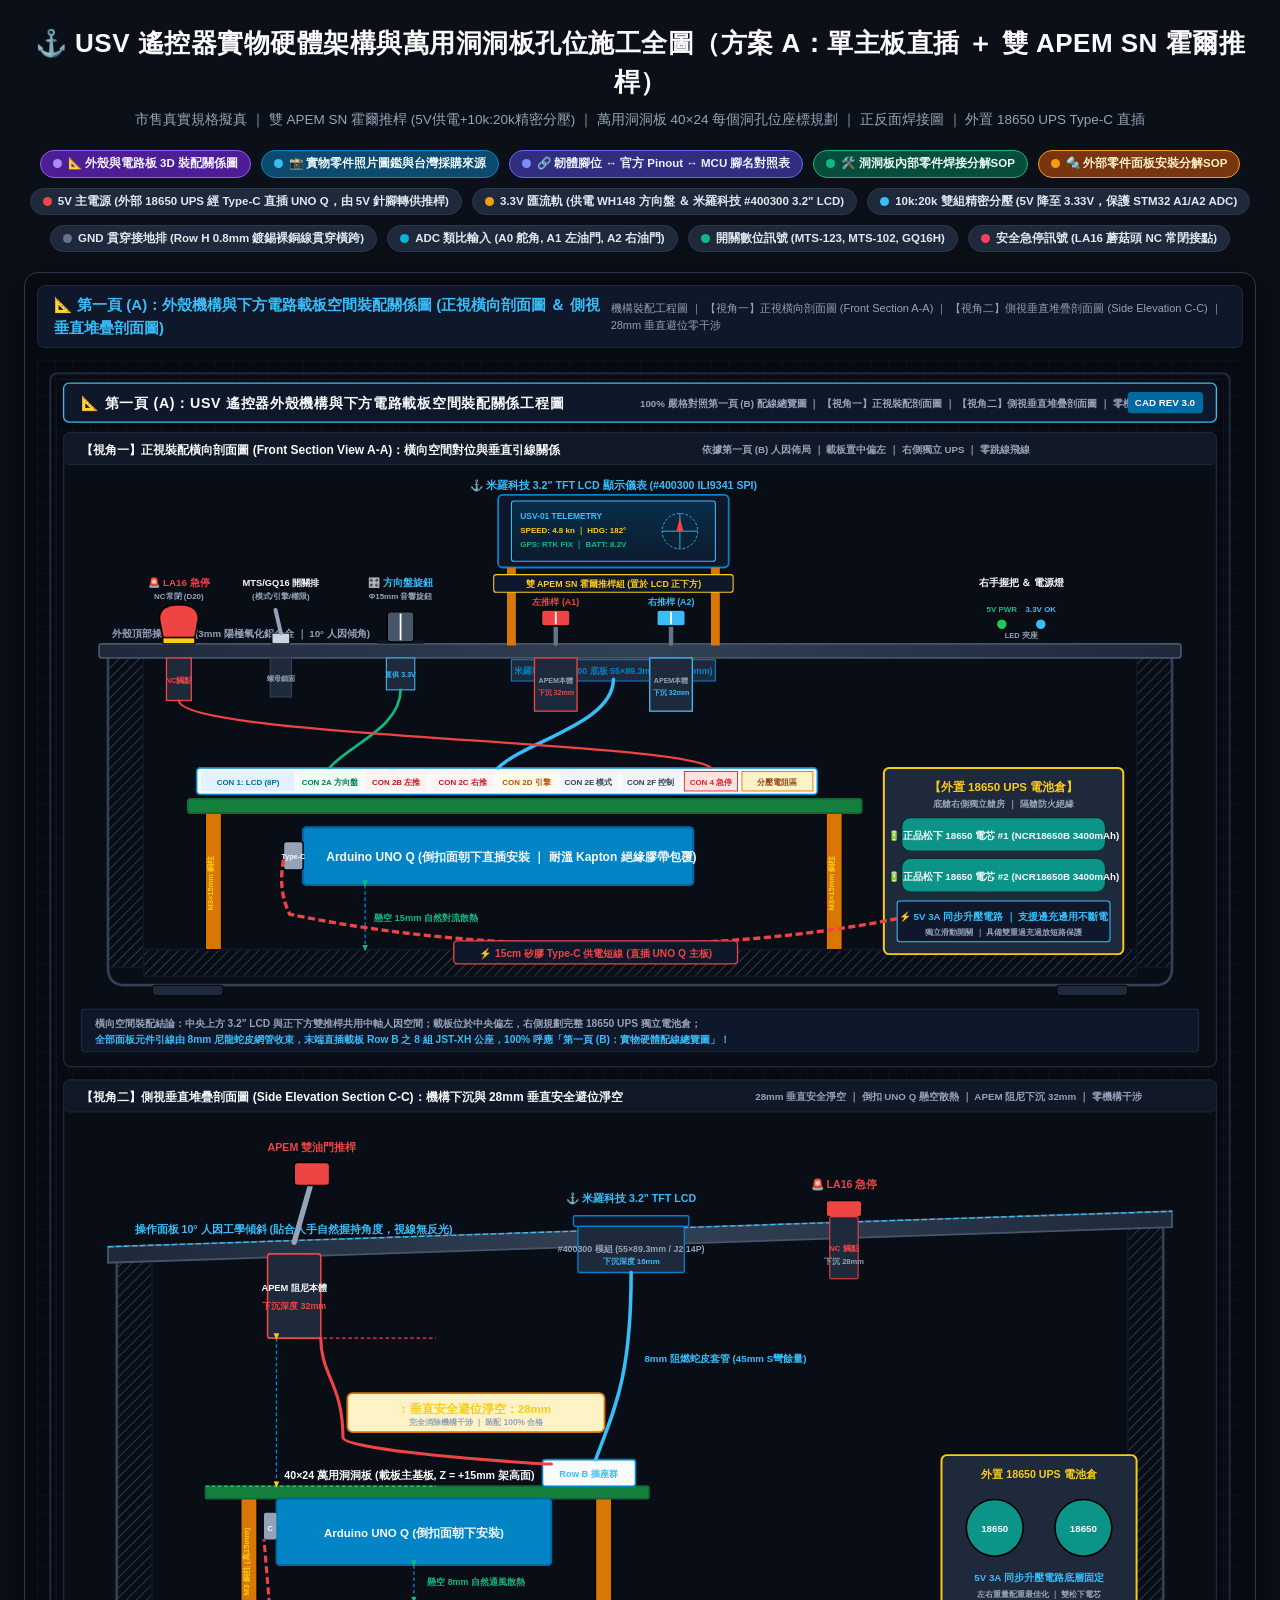
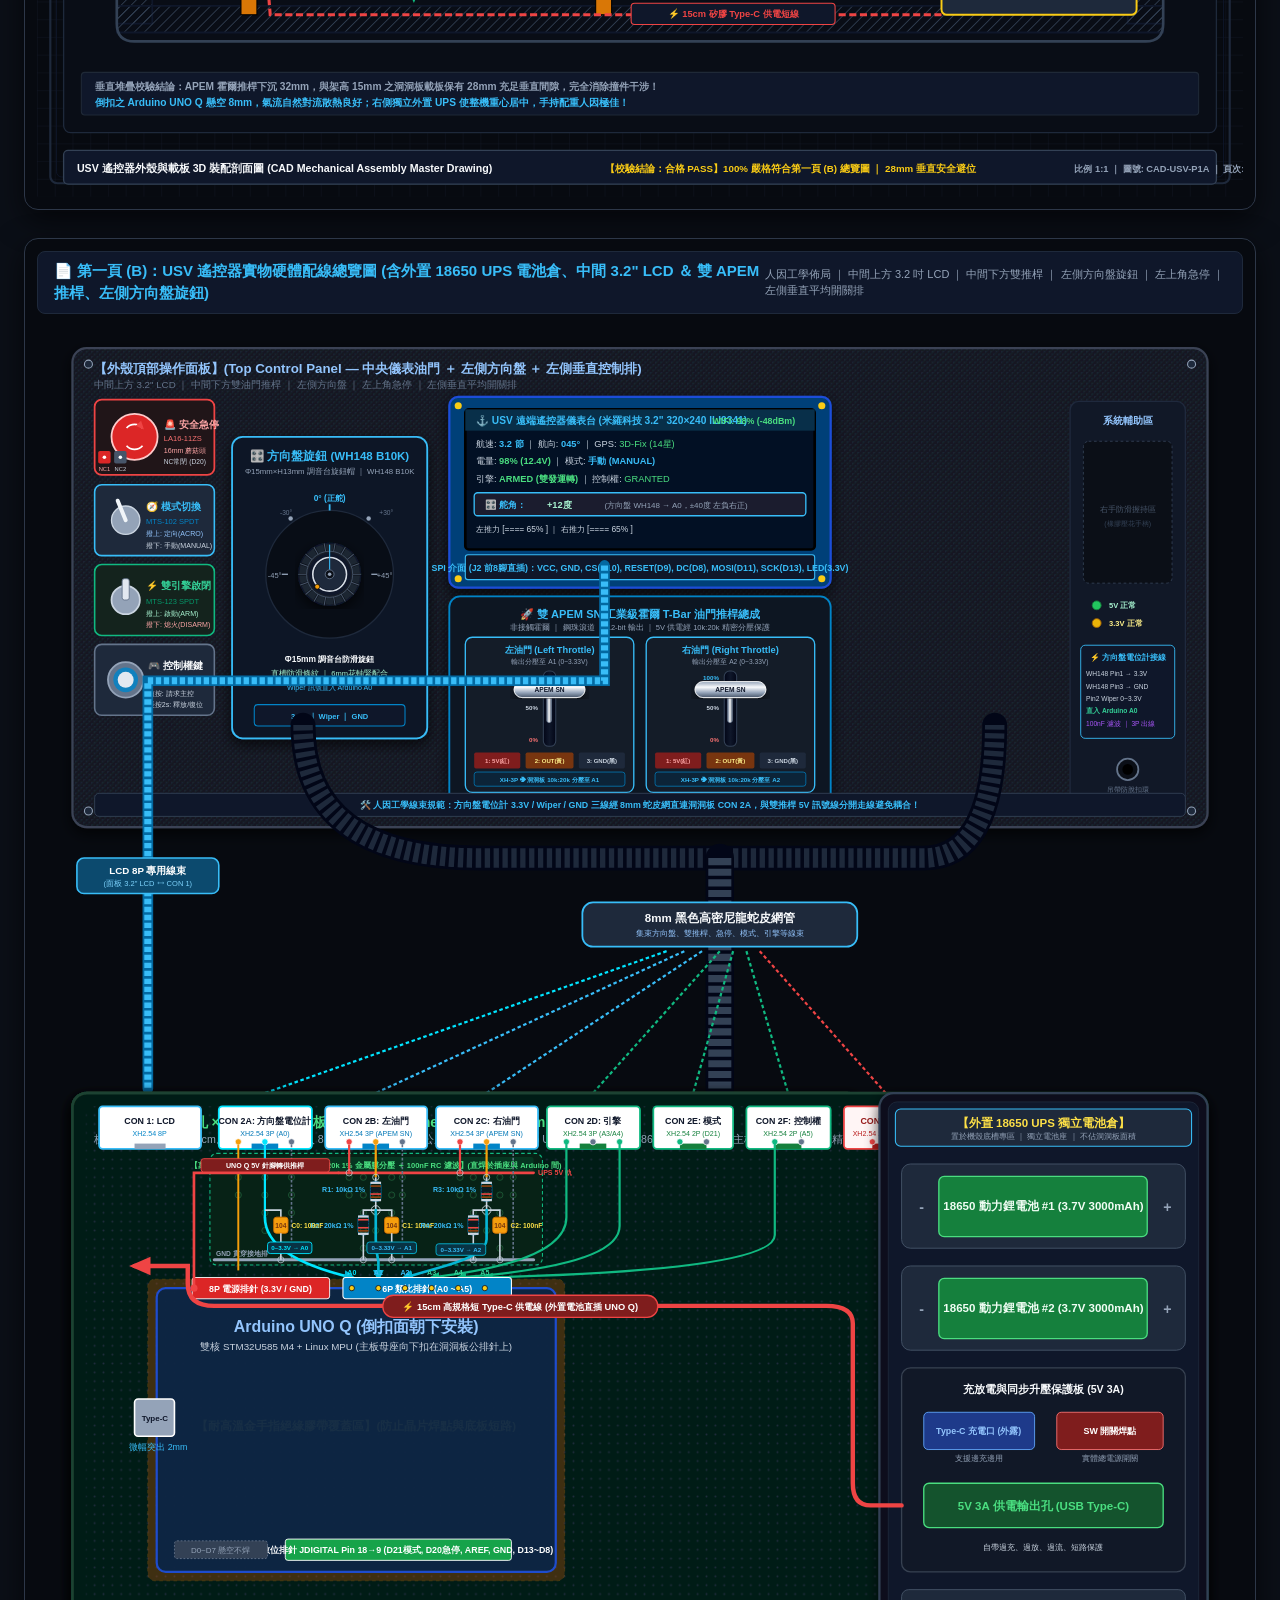
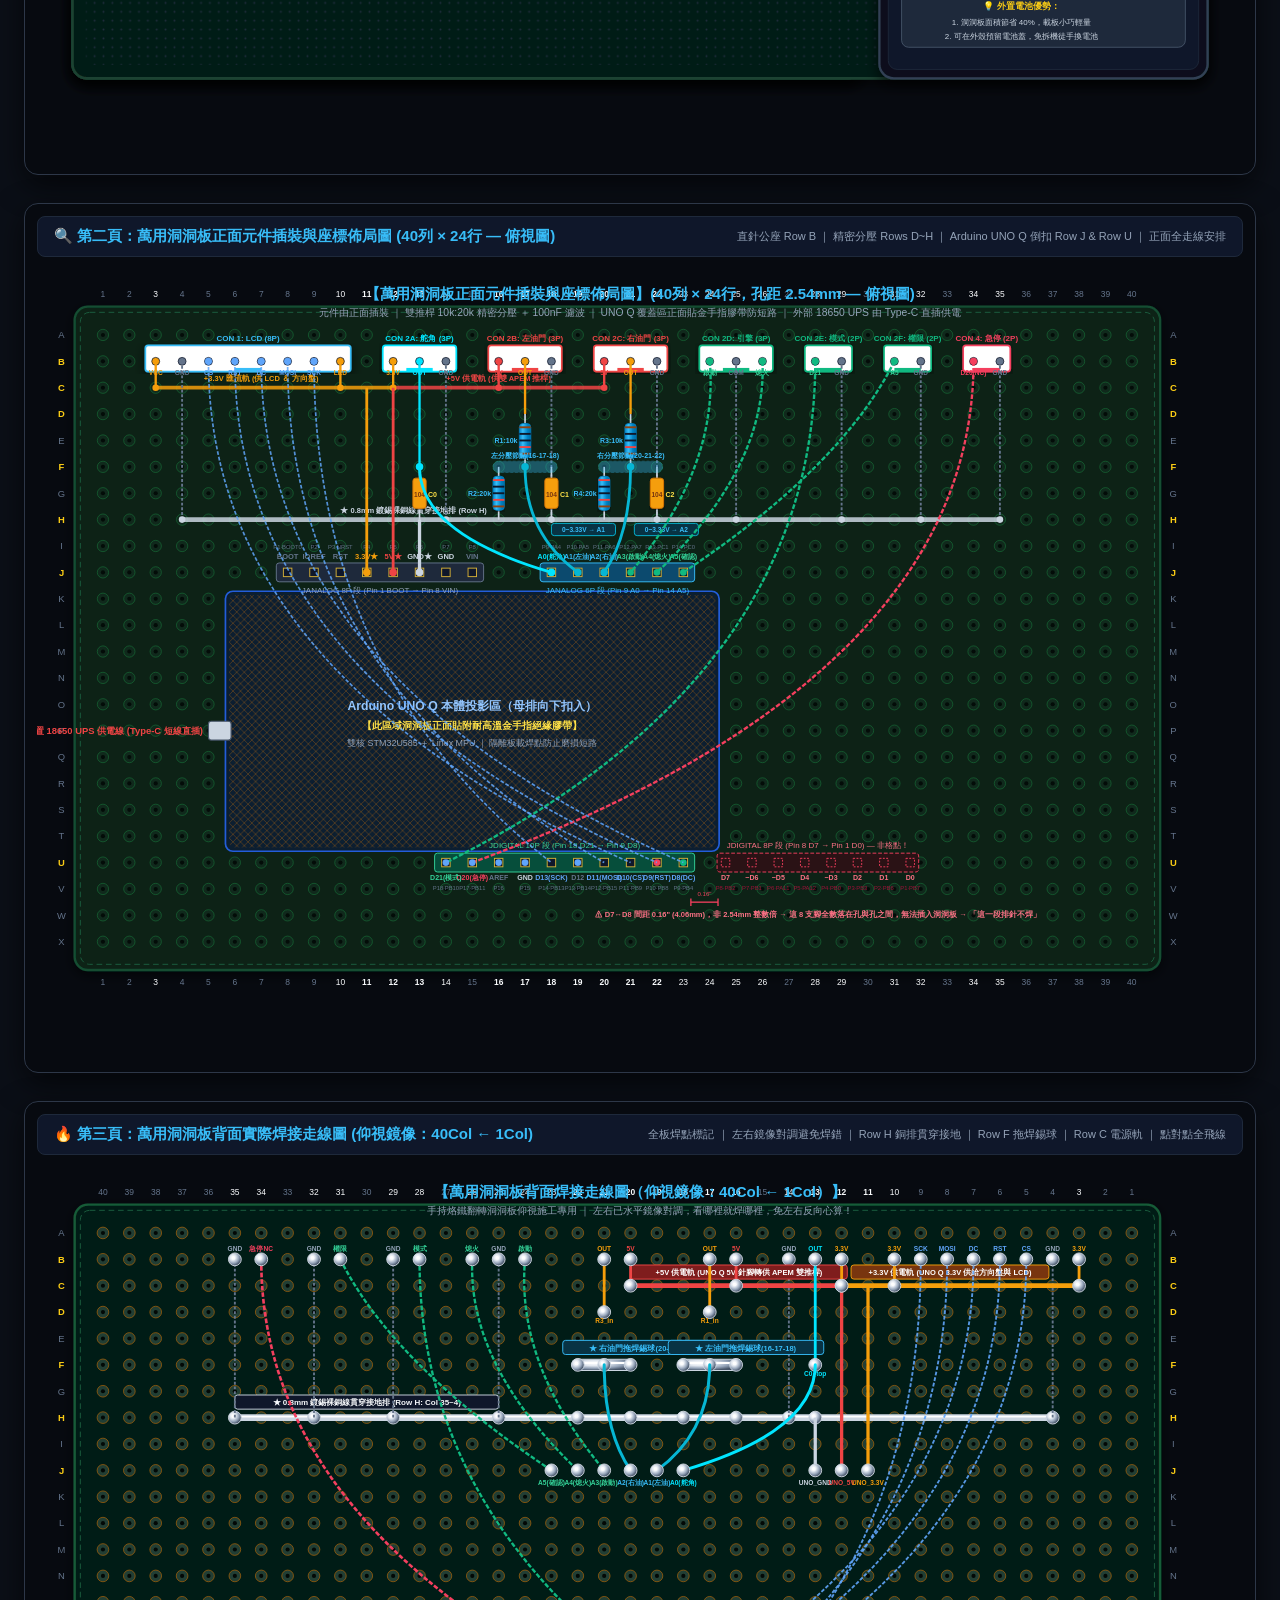
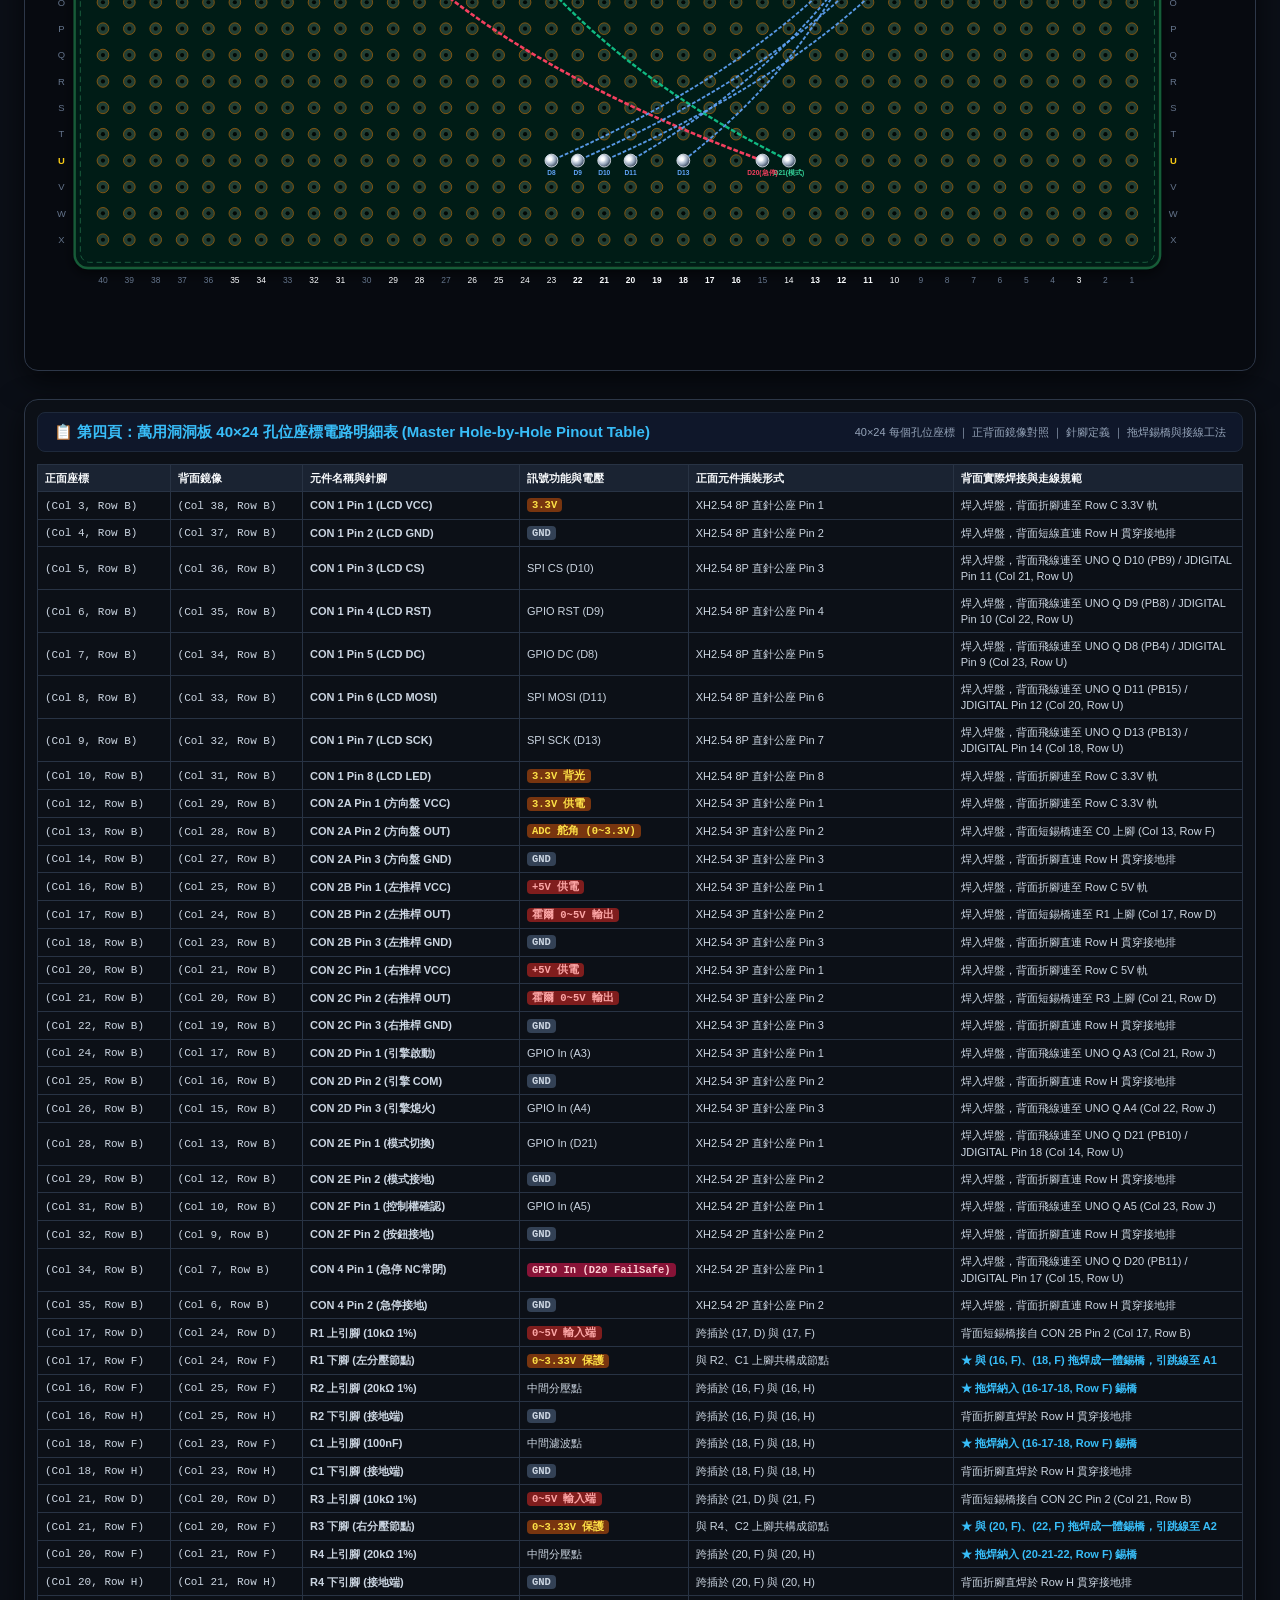
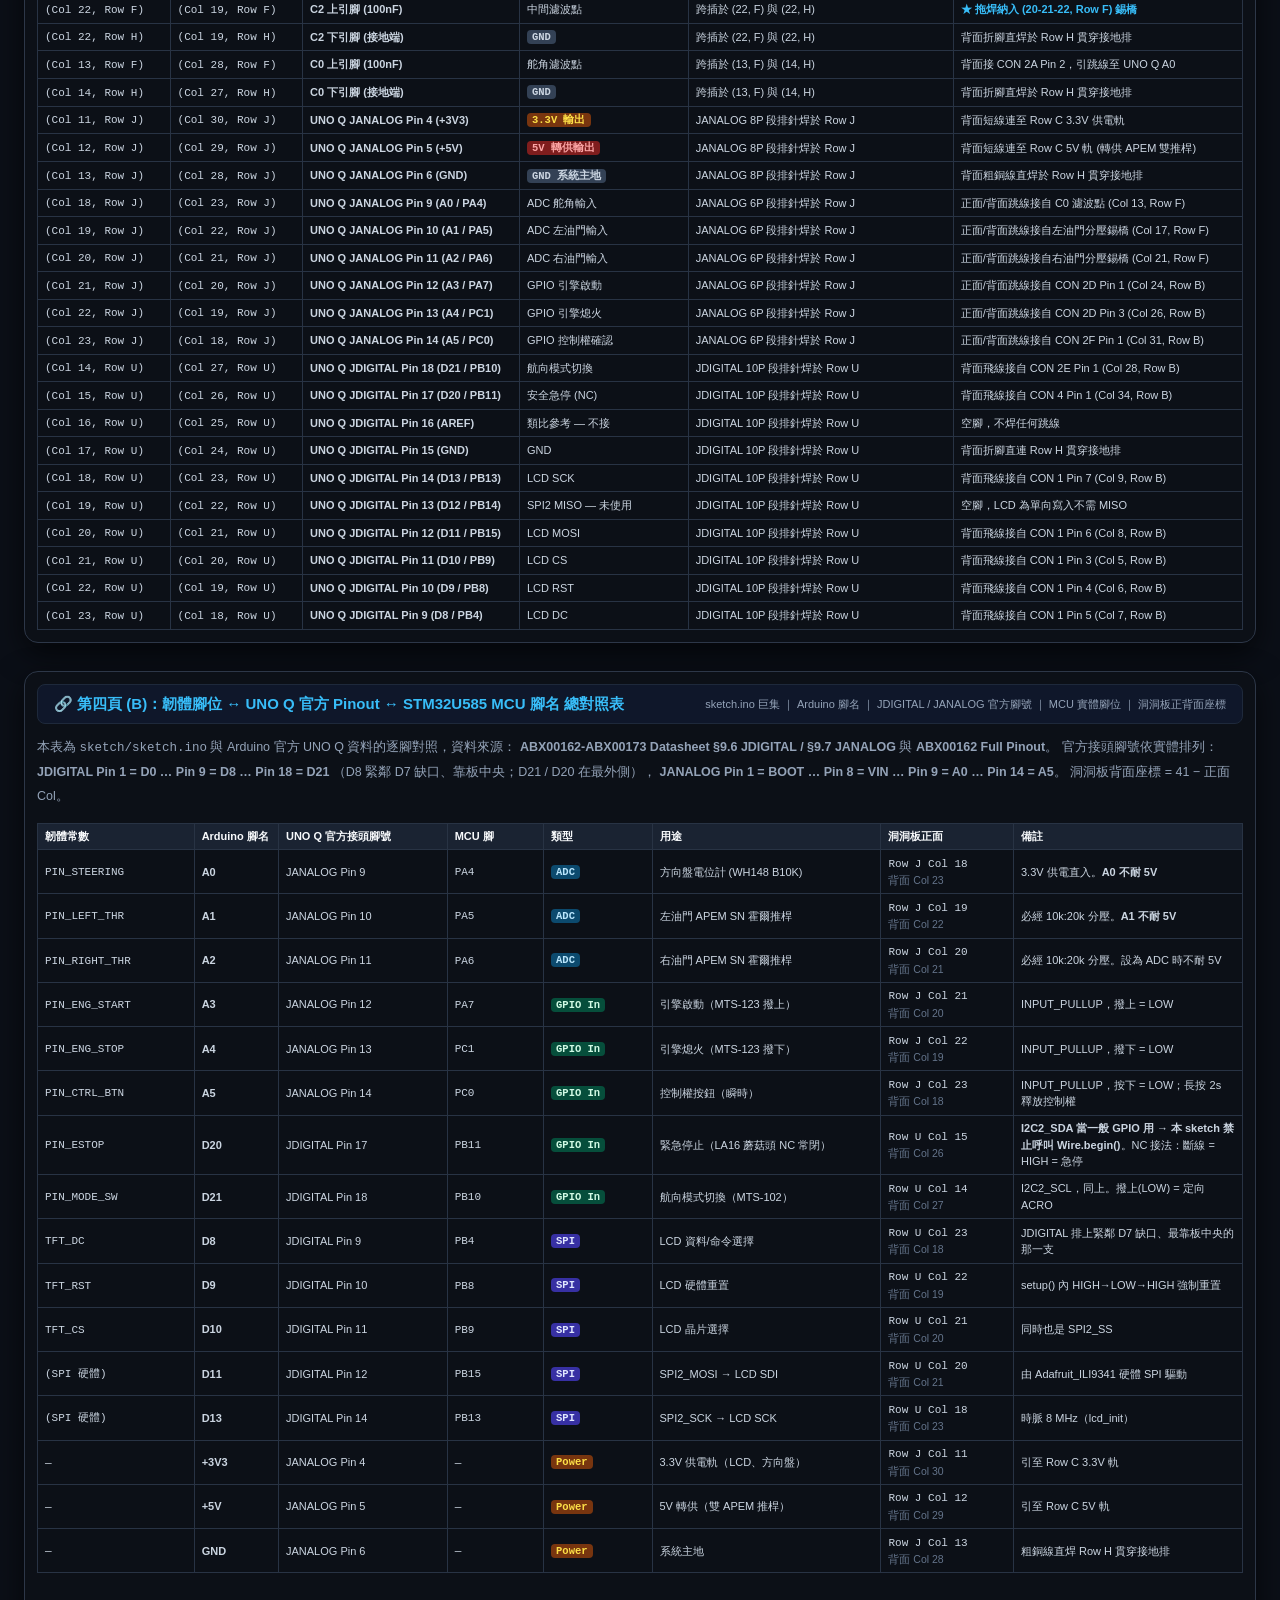
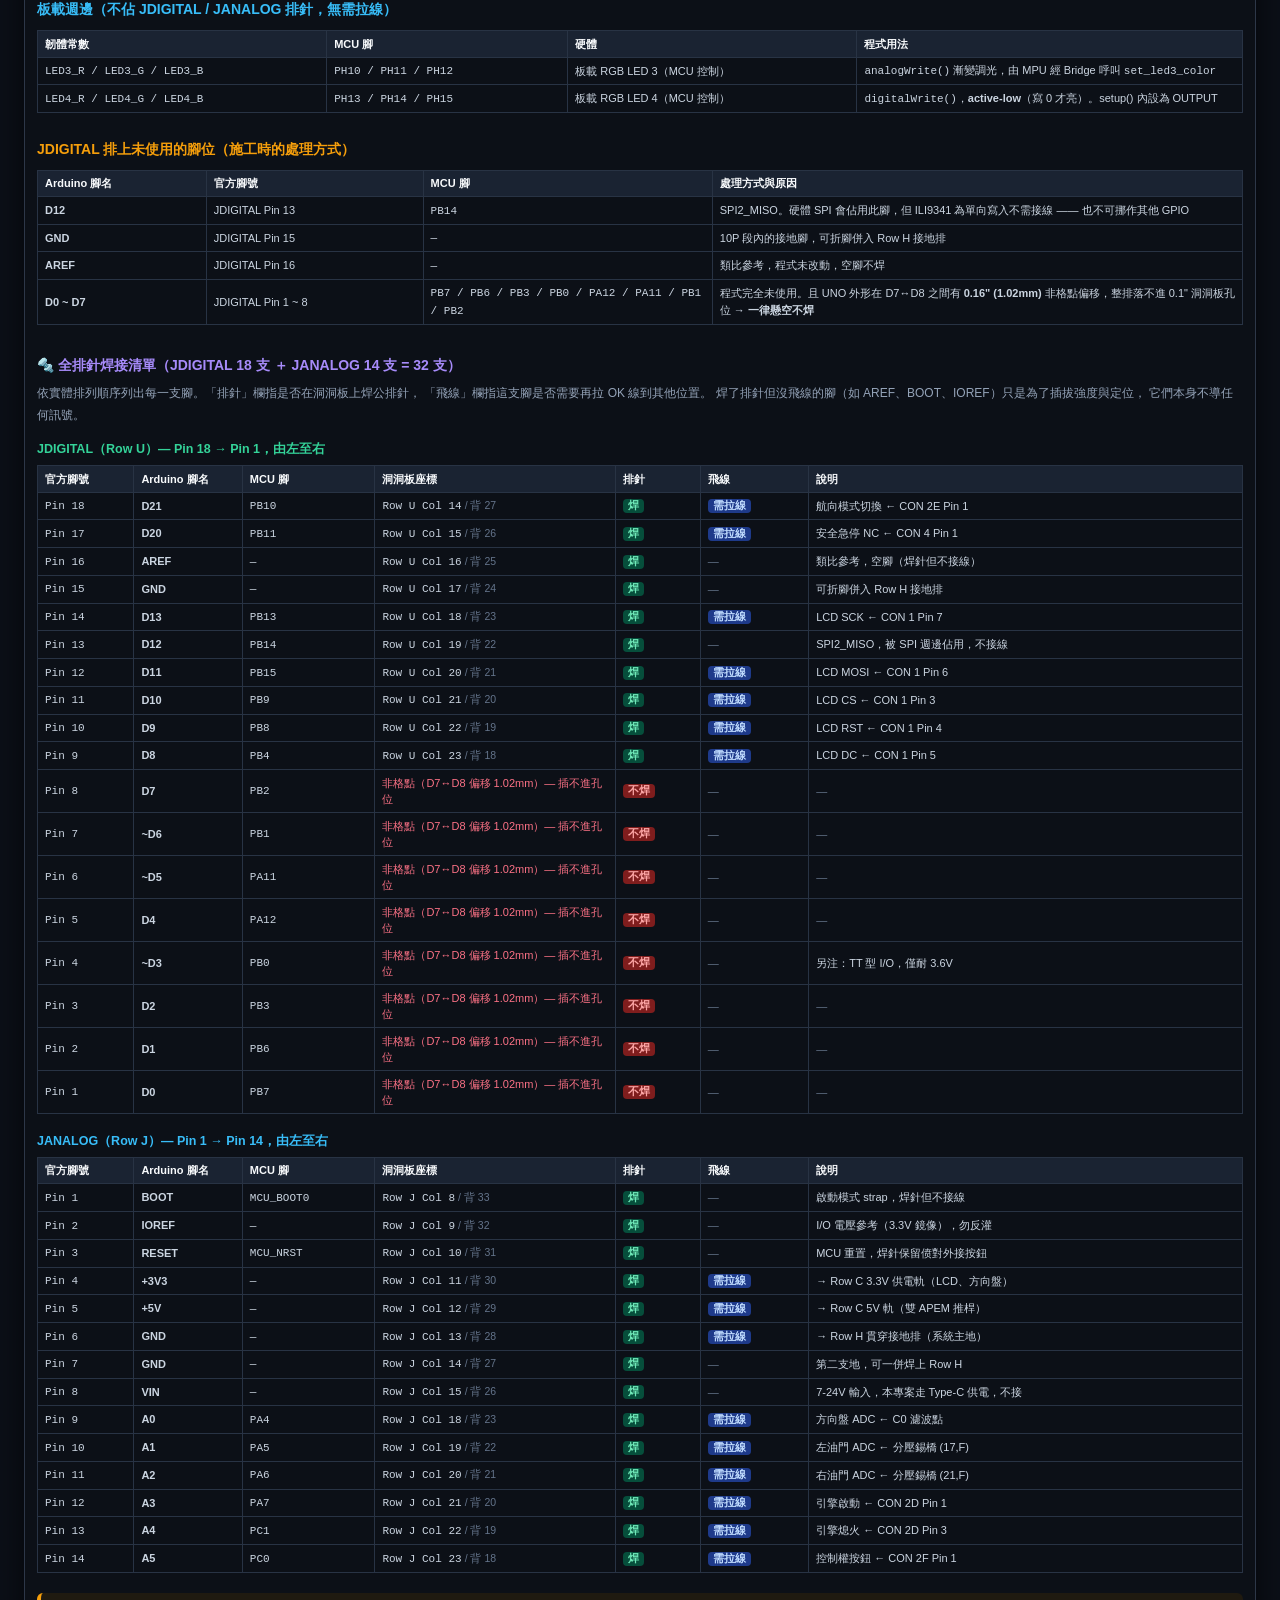
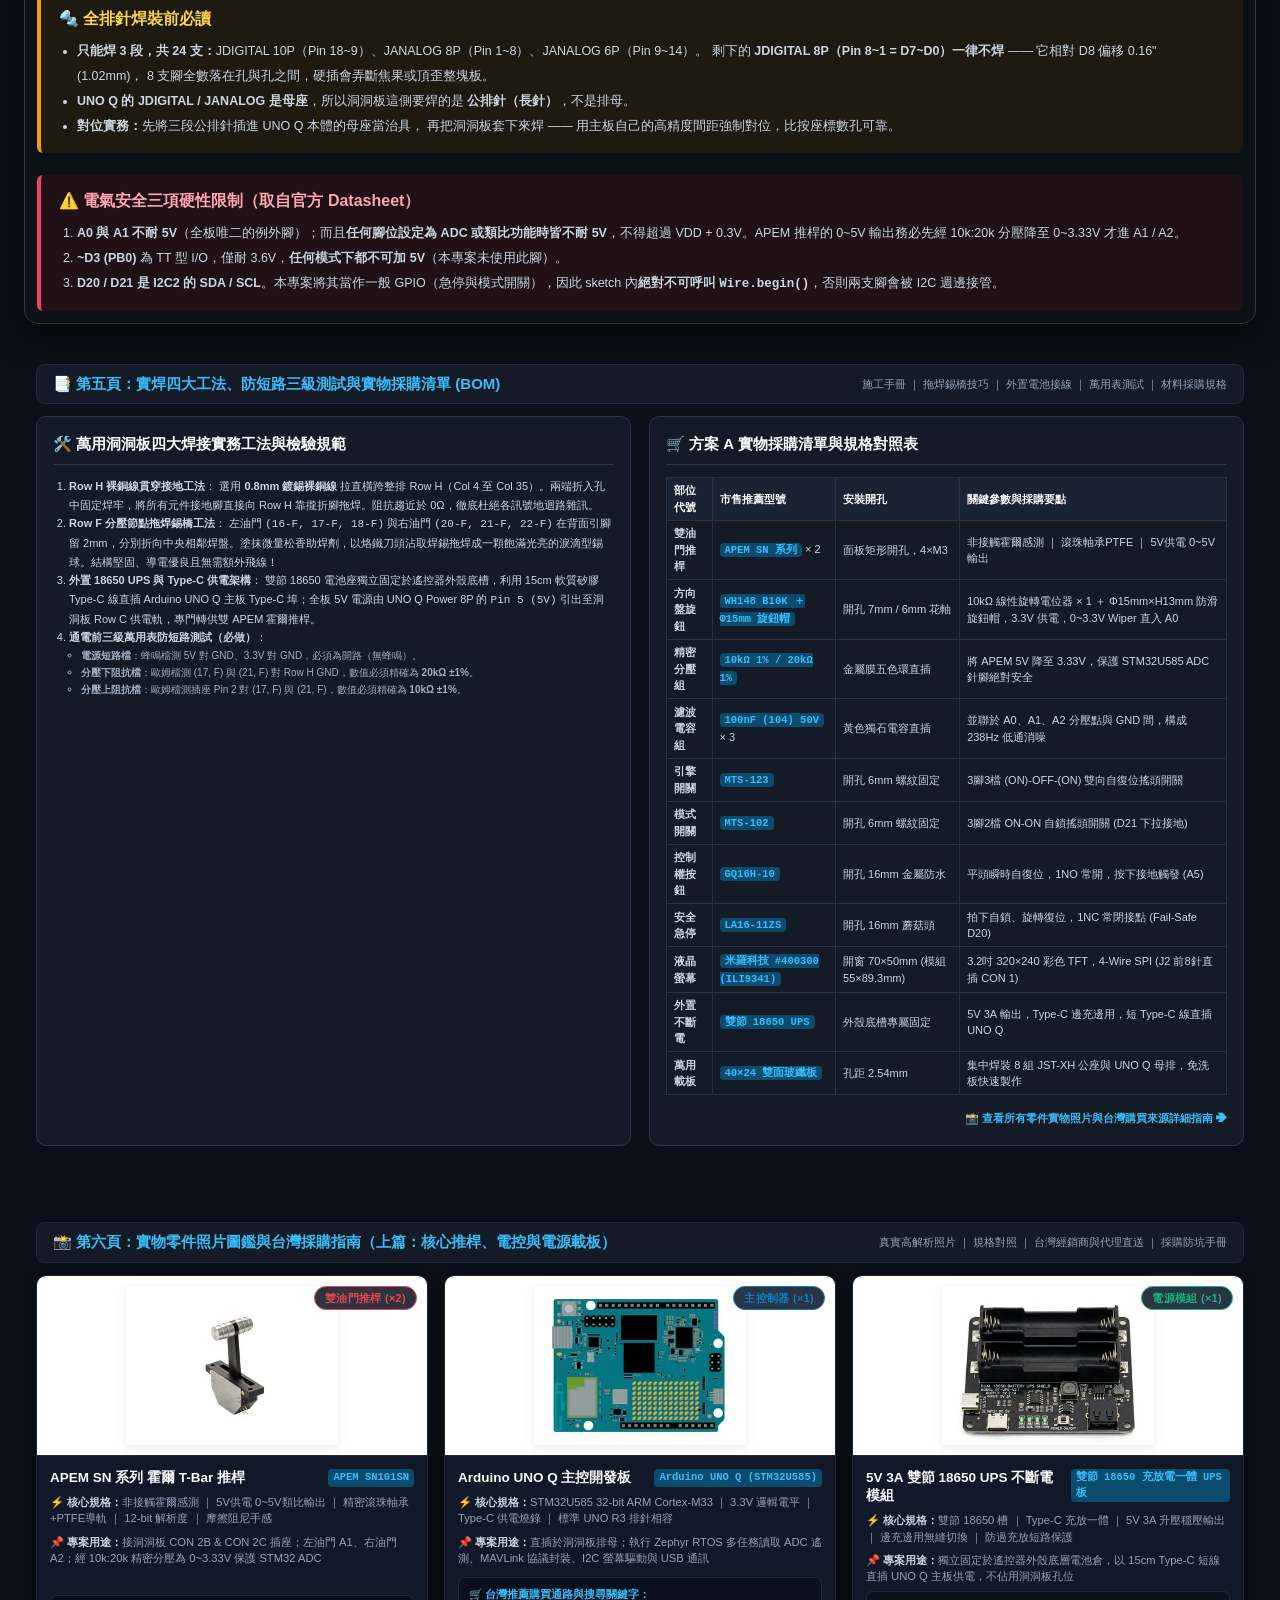
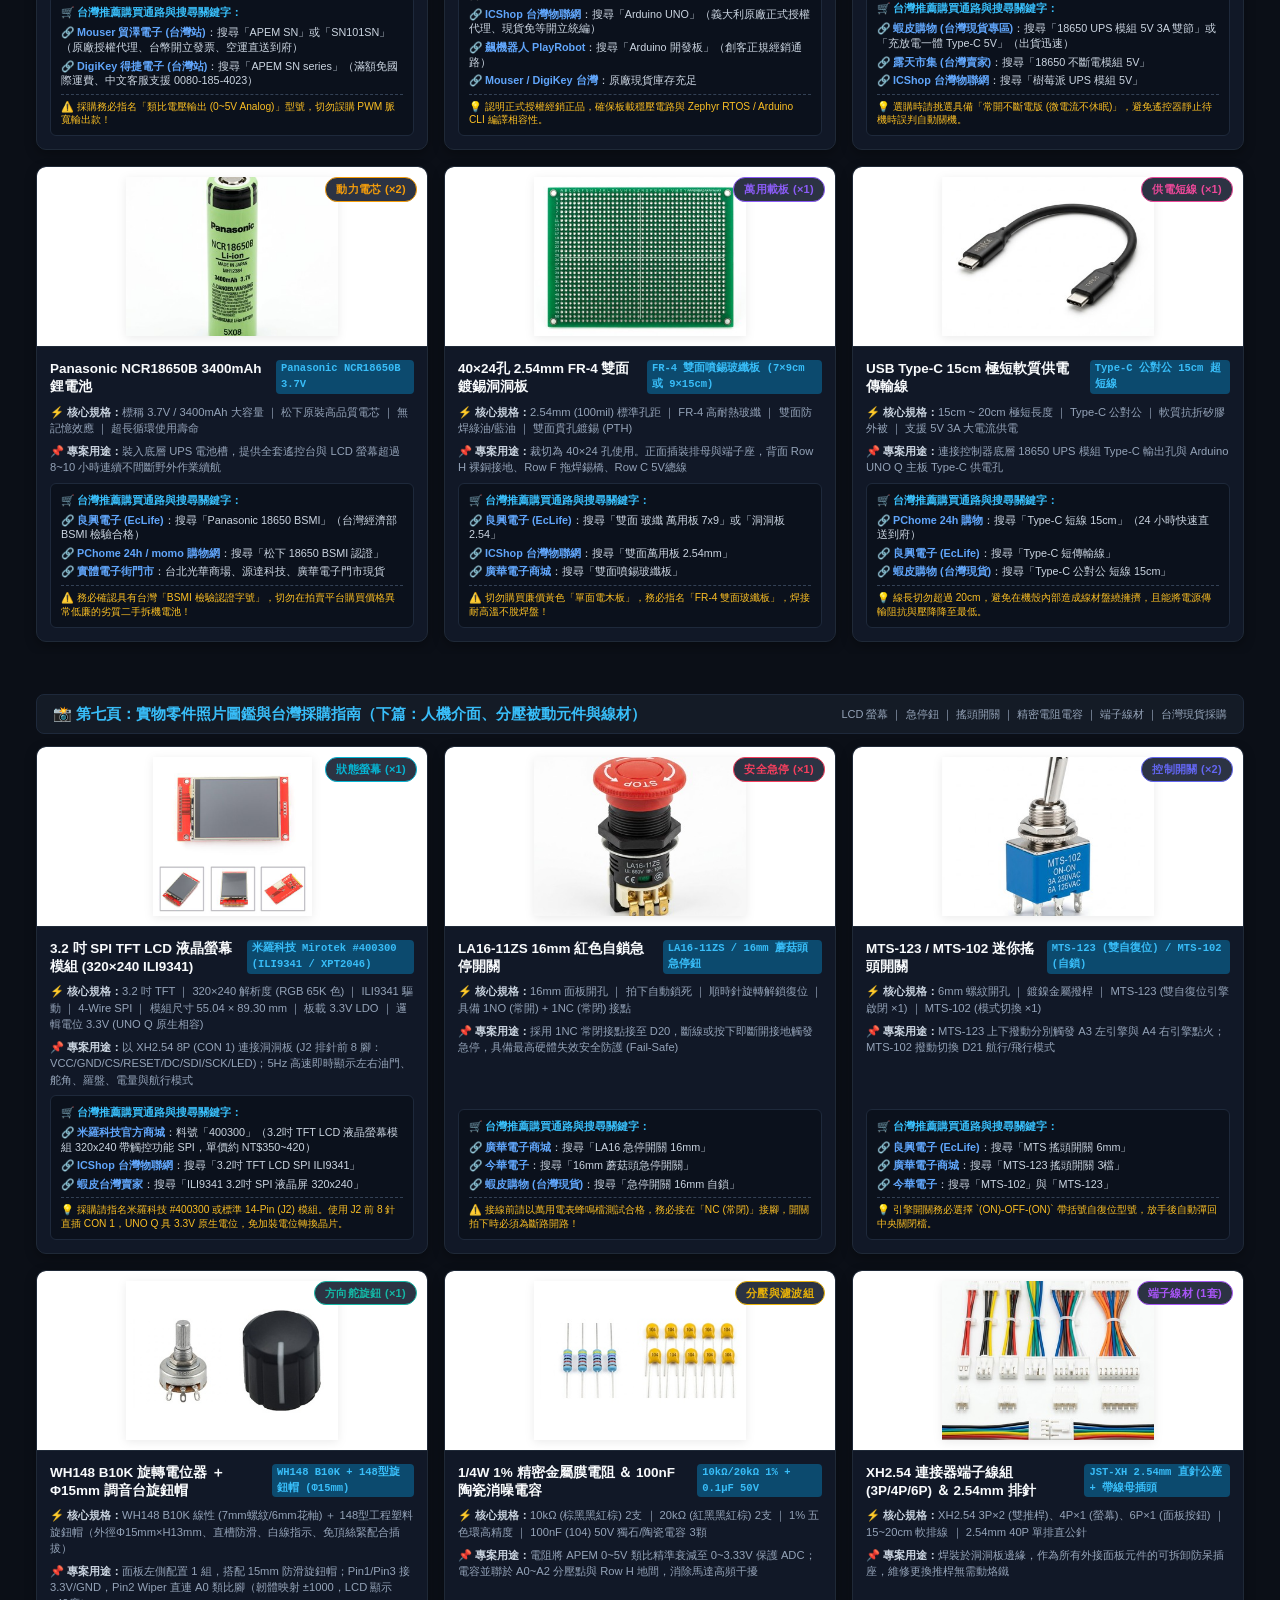
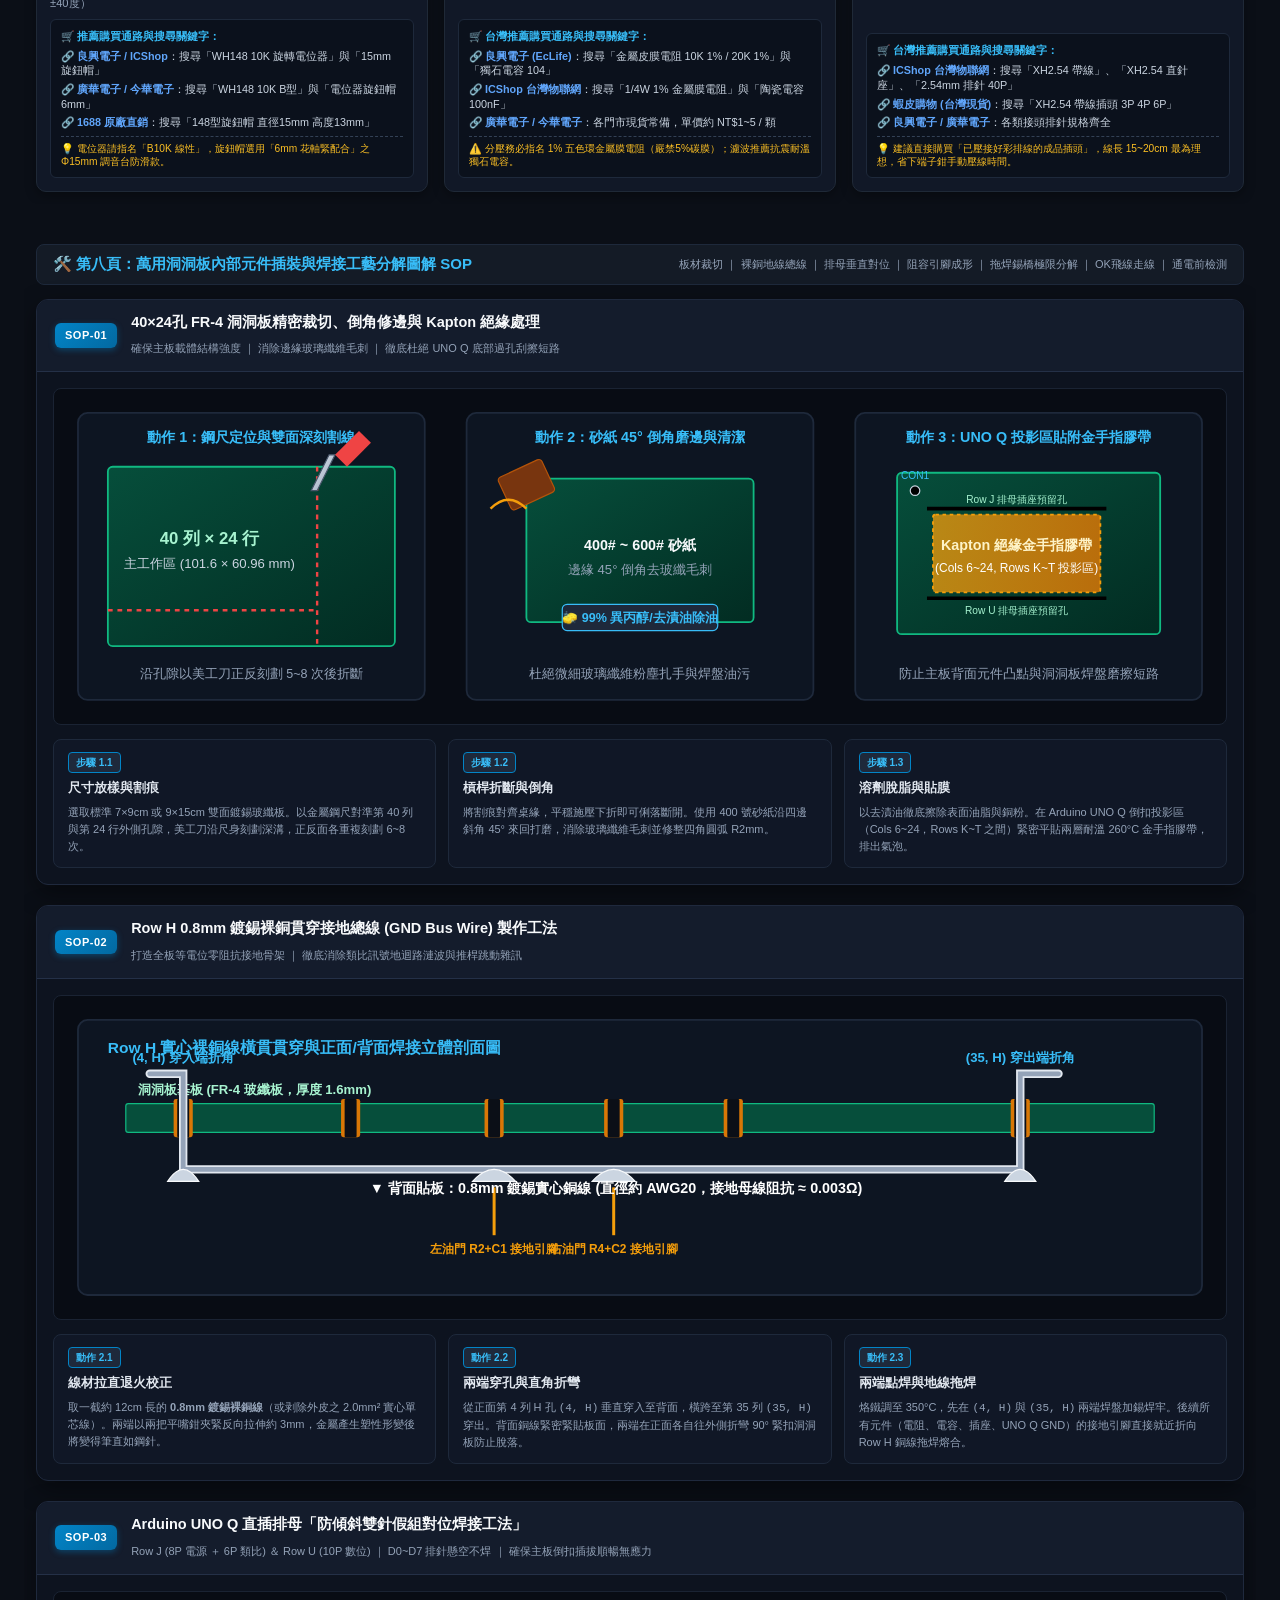
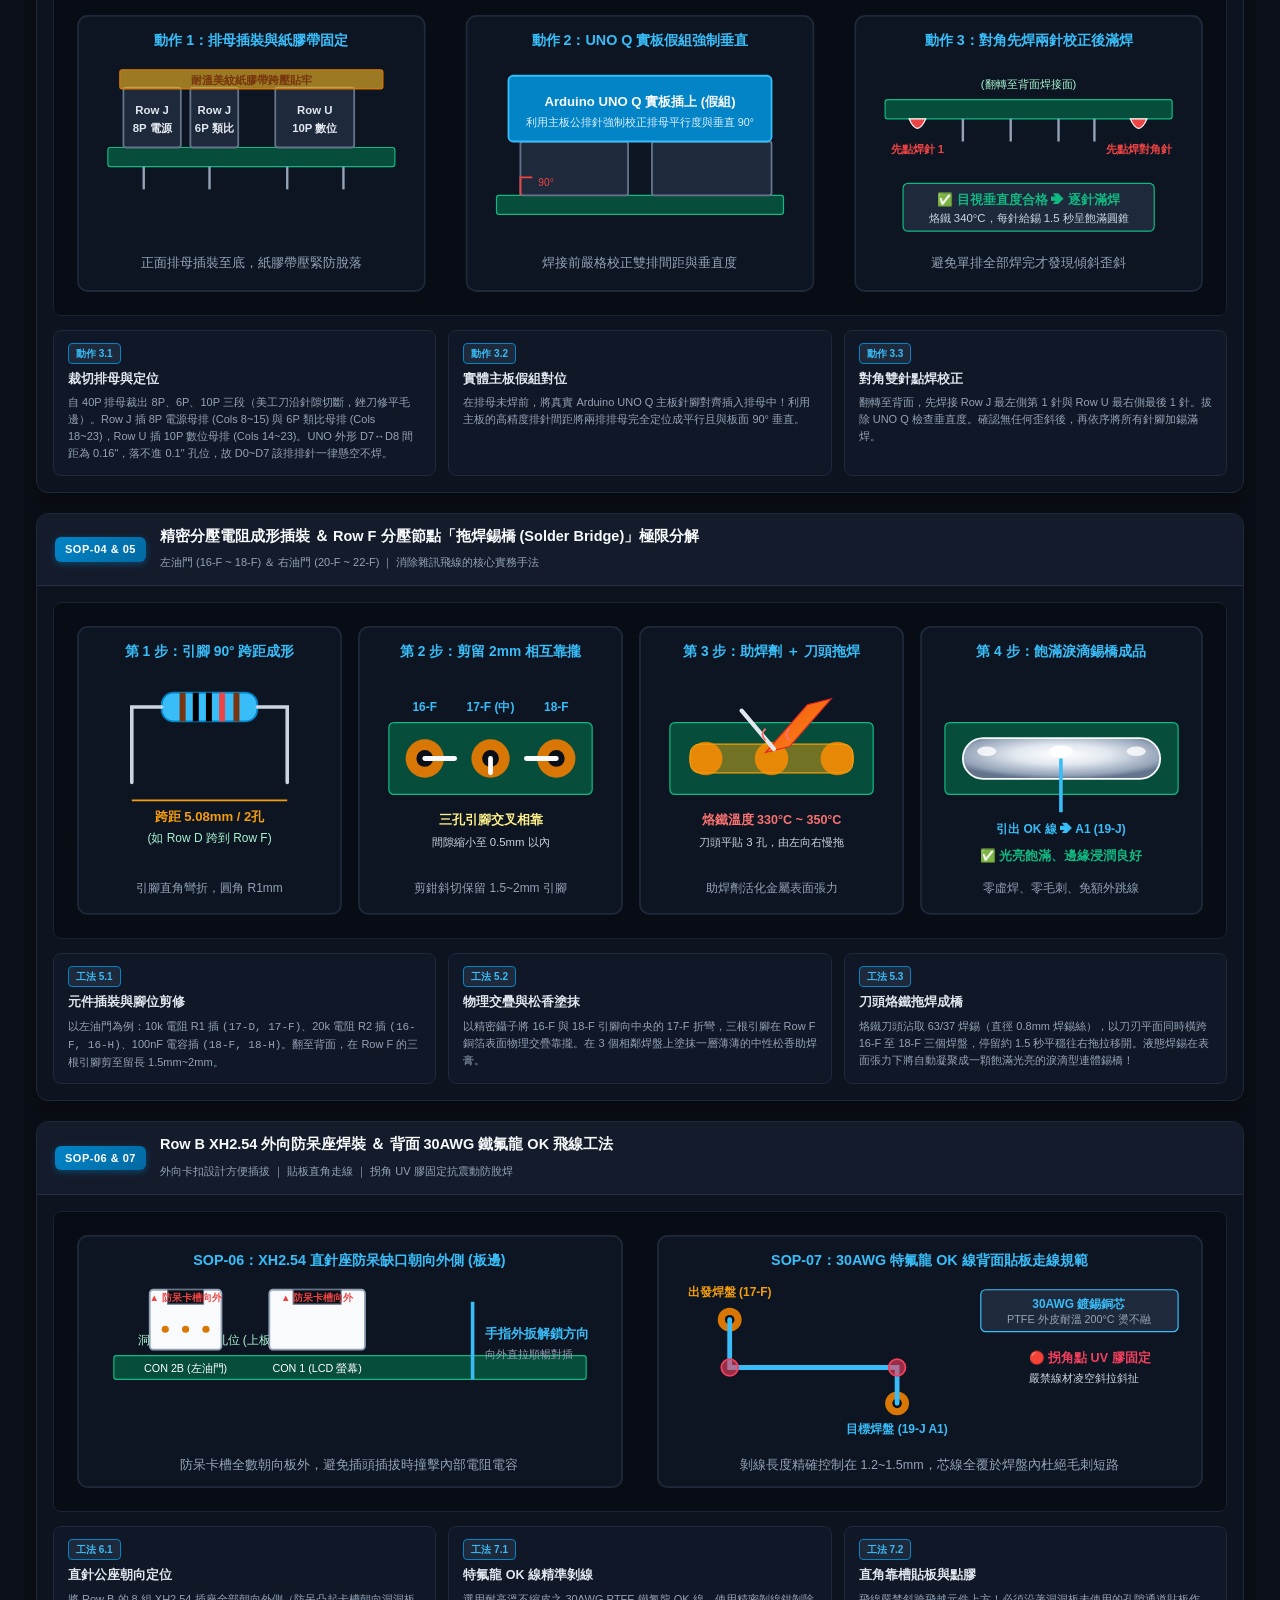
==== commit 0be5d898: "docs: 移除誤植的雙操舵旋鈕與舵輪切換開關，改回單一 WH148 方向盤 - README BOM 改回單一方向盤電位計，面板佈局圖與 A0 配線圖回復單一電位計接法 - hardware_dia" ====
--- a/docs/hardware_diagram.html
+++ b/docs/hardware_diagram.html
@@ -788,7 +788,6 @@
 <a href="#3d-views" style="text-decoration:none;"><div class="badge" style="border-color:#8b5cf6; background:#4c1d95; color:#f5f3ff;"><div class="dot" style="background:#a78bfa"></div>📐 外殼與電路板 3D 裝配關係圖</div></a>
 <a href="#visual-bom" style="text-decoration:none;"><div class="badge" style="border-color:#0284c7; background:#0c4a6e; color:#f0f9ff;"><div class="dot" style="background:#38bdf8"></div>📸 實物零件照片圖鑑與台灣採購來源</div></a>
     <a href="#fw-pinmap" style="text-decoration:none;"><div class="badge" style="border-color:#6366f1; background:#312e81; color:#eef2ff;"><div class="dot" style="background:#818cf8"></div>🔗 韌體腳位 ↔ 官方 Pinout ↔ MCU 腳名對照表</div></a>
-    <a href="#knob-harness" style="text-decoration:none;"><div class="badge" style="border-color:#a78bfa; background:#3b0764; color:#f5f3ff;"><div class="dot" style="background:#c4b5fd"></div>🎛️ 雙操舵旋鈕面板內線束圖</div></a>
     <a href="#perfboard-sop" style="text-decoration:none;"><div class="badge" style="border-color:#10b981; background:#064e3b; color:#ecfdf5;"><div class="dot" style="background:#10b981"></div>🛠️ 洞洞板內部零件焊接分解SOP</div></a>
     <a href="#external-sop" style="text-decoration:none;"><div class="badge" style="border-color:#f59e0b; background:#78350f; color:#fef3c7;"><div class="dot" style="background:#f59e0b"></div>🔩 外部零件面板安裝分解SOP</div></a>
     <div class="badge"><div class="dot" style="background:var(--pwr-5v)"></div>5V 主電源 (外部 18650 UPS 經 Type-C 直插 UNO Q，由 5V 針腳轉供推桿)</div>
@@ -939,7 +938,7 @@
       <!-- 2. Left Switch Column (x = 225) -->
       <g transform="translate(225, 0)">
         <text class="t-main" x="0" y="125" font-size="10.5" text-anchor="middle">MTS/GQ16 開關排</text>
-        <text class="t-sub" x="0" y="139" font-size="9" text-anchor="middle">(舵輪/模式/引擎/權限)</text>
+        <text class="t-sub" x="0" y="139" font-size="9" text-anchor="middle">(模式/引擎/權限)</text>
         <rect x="-10" y="178" width="20" height="12" fill="#cbd5e1" stroke="#000" stroke-width="1" />
         <line x1="0" y1="178" x2="-6" y2="152" stroke="#94a3b8" stroke-width="4.5" stroke-linecap="round" />
         <!-- Sinking body -->
@@ -947,9 +946,9 @@
         <text class="t-sub" x="0" y="232" font-size="8" text-anchor="middle">螺母鎖固</text>
       </g>
 
-      <!-- 3. Left Steering Knob (x = 360) -->
+      <!-- 3. Steering Knob (x = 360) -->
       <g transform="translate(360, 0)">
-        <text class="t-accent" x="0" y="125" font-size="11" text-anchor="middle">🎛️ 左操舵旋鈕</text>
+        <text class="t-accent" x="0" y="125" font-size="11" text-anchor="middle">🎛️ 方向盤旋鈕</text>
         <text class="t-sub" x="0" y="139" font-size="9" text-anchor="middle">Φ15mm 音響旋鈕</text>
         <rect x="-26" y="186" width="52" height="4" fill="#0f172a" />
         <rect x="-15" y="154" width="30" height="34" rx="3" fill="#475569" stroke="#000" stroke-width="1.5" />
@@ -989,18 +988,6 @@
         </g>
       </g>
 
-      <!-- 5. Right Steering Knob (x = 840) -->
-      <g transform="translate(840, 0)">
-        <text class="t-accent" x="0" y="125" font-size="11" text-anchor="middle">🎛️ 右操舵旋鈕</text>
-        <text class="t-sub" x="0" y="139" font-size="9" text-anchor="middle">Φ15mm 音響旋鈕 (備用)</text>
-        <rect x="-26" y="186" width="52" height="4" fill="#0f172a" />
-        <rect x="-15" y="154" width="30" height="34" rx="3" fill="#475569" stroke="#000" stroke-width="1.5" />
-        <line x1="0" y1="156" x2="0" y2="186" stroke="#fff" stroke-width="2" />
-        <!-- Sinking body -->
-        <rect x="-16" y="206" width="32" height="36" fill="#1e293b" stroke="#38bdf8" stroke-width="1.2" />
-        <text class="t-accent" x="0" y="228" font-size="8" text-anchor="middle">直供 3.3V</text>
-      </g>
-
       <!-- 6. Right Wing Grip & Power LEDs (x = 1060) -->
       <g transform="translate(1060, 0)">
         <text class="t-main" x="0" y="125" font-size="11" text-anchor="middle">右手握把 ＆ 電源燈</text>
@@ -1027,7 +1014,7 @@
         <rect x="-350" y="-14" width="700" height="30" rx="4" fill="#f8fafc" stroke="#0284c7" stroke-width="1.8" />
         <g font-size="9" font-weight="700" text-anchor="middle">
           <rect x="-345" y="-10" width="105" height="22" fill="#e0f2fe" /><text x="-292" y="5" fill="#0369a1">CON 1: LCD (8P)</text>
-          <rect x="-235" y="-10" width="70" height="22" fill="#ecfdf5" /><text x="-200" y="5" fill="#047857">CON 2A 舵輪</text>
+          <rect x="-235" y="-10" width="70" height="22" fill="#ecfdf5" /><text x="-200" y="5" fill="#047857">CON 2A 方向盤</text>
           <rect x="-160" y="-10" width="70" height="22" fill="#fef2f2" /><text x="-125" y="5" fill="#b91c1c">CON 2B 左推</text>
           <rect x="-85" y="-10" width="70" height="22" fill="#fef2f2" /><text x="-50" y="5" fill="#b91c1c">CON 2C 右推</text>
           <rect x="-10" y="-10" width="65" height="22" fill="#fffbeb" /><text x="22" y="5" fill="#b45309">CON 2D 引擎</text>
@@ -1229,8 +1216,8 @@
 
   <div class="page-section">
     <div class="page-title-banner">
-      <h2>📄 第一頁 (B)：USV 遙控器實物硬體配線總覽圖 (含外置 18650 UPS 電池倉、中間 3.2" LCD ＆ 雙 APEM 推桿、左右雙方向盤轉輪)</h2>
-      <span>人因工學佈局 ｜ 中間上方 3.2 吋 LCD ｜ 中間下方雙推桿 ｜ 左右對稱雙方向盤 ｜ 左上角急停 ｜ 左側垂直平均開關排</span>
+      <h2>📄 第一頁 (B)：USV 遙控器實物硬體配線總覽圖 (含外置 18650 UPS 電池倉、中間 3.2" LCD ＆ 雙 APEM 推桿、左側方向盤旋鈕)</h2>
+      <span>人因工學佈局 ｜ 中間上方 3.2 吋 LCD ｜ 中間下方雙推桿 ｜ 左側方向盤旋鈕 ｜ 左上角急停 ｜ 左側垂直平均開關排</span>
     </div>
     <svg xmlns="http://www.w3.org/2000/svg" viewBox="0 0 1360 1620" width="1360" height="1620">
 <defs>
@@ -1302,8 +1289,8 @@
         <circle cx="18" cy="522" r="4.5" fill="#1e293b" stroke="#94a3b8" stroke-width="1.2"/>
         <circle cx="1262" cy="522" r="4.5" fill="#1e293b" stroke="#94a3b8" stroke-width="1.2"/>
 
-        <text x="24" y="28" fill="#93c5fd" font-size="15" font-weight="bold">【外殼頂部操作面板】(Top Control Panel — 依使用者需求重構：中央儀表油門 ＋ 左右雙舵輪 ＋ 左側垂直控制排)</text>
-        <text x="24" y="45" fill="#64748b" font-size="11">中間上方 3.2" LCD ｜ 中間下方雙油門推桿 ｜ 左側左方向盤 ｜ 右側右方向盤 ｜ 方向盤切換開關 ｜ 左上角急停 ｜ 左側垂直平均開關排</text>
+        <text x="24" y="28" fill="#93c5fd" font-size="15" font-weight="bold">【外殼頂部操作面板】(Top Control Panel — 中央儀表油門 ＋ 左側方向盤 ＋ 左側垂直控制排)</text>
+        <text x="24" y="45" fill="#64748b" font-size="11">中間上方 3.2" LCD ｜ 中間下方雙油門推桿 ｜ 左側方向盤 ｜ 左上角急停 ｜ 左側垂直平均開關排</text>
 
         <!-- ────────────────────────────────────────────────────────────── -->
         <!-- ZONE 1: 左上角【安全緊急停止開關】(LA16-11ZS 16mm 蘑菇頭 NC 常閉) -->
@@ -1328,22 +1315,11 @@
 
         <!-- ────────────────────────────────────────────────────────────── -->
         <!-- ZONE 2: 左側垂直開關列（緊接急停下方，平均間距排列）             -->
-        <!-- 4 組開關均勻間距：y=154, y=244, y=334, y=424 (間距 90px)        -->
+        <!-- 3 組開關均勻間距：y=154, y=244, y=334 (間距 90px)               -->
         <!-- ────────────────────────────────────────────────────────────── -->
         
-        <!-- 開關 1: 方向盤切換開關 (Steering Select: Left / Right) -->
-        <g id="real-toggle-steer-sel" transform="translate(25, 154)">
-          <rect x="0" y="0" width="135" height="80" rx="8" fill="#1b1c2e" stroke="#a855f7" stroke-width="1.8"/>
-          <circle cx="35" cy="40" r="16" fill="#94a3b8" stroke="#cbd5e1" stroke-width="1.5"/>
-          <line x1="35" y1="40" x2="25" y2="20" stroke="#f1f5f9" stroke-width="4.5" stroke-linecap="round"/>
-          <text x="58" y="28" fill="#c084fc" font-size="11" font-weight="bold">🔄 旋鈕切換</text>
-          <text x="58" y="44" fill="#a855f7" font-size="8.5">MTS-102 SPDT</text>
-          <text x="58" y="58" fill="#e9d5ff" font-size="8">撥上: ⬅️左操舵旋鈕</text>
-          <text x="58" y="71" fill="#cbd5e1" font-size="8">撥下: ➡️右操舵旋鈕</text>
-        </g>
-
-        <!-- 開關 2: 模式切換開關 (Mode Select: ACRO / MANUAL) -->
-        <g id="real-toggle-mts102" transform="translate(25, 244)">
+        <!-- 開關 1: 模式切換開關 (Mode Select: ACRO / MANUAL) -->
+        <g id="real-toggle-mts102" transform="translate(25, 154)">
           <rect x="0" y="0" width="135" height="80" rx="8" fill="#1e293b" stroke="#38bdf8" stroke-width="1.8"/>
           <circle cx="35" cy="40" r="16" fill="#94a3b8" stroke="#cbd5e1" stroke-width="1.5"/>
           <line x1="35" y1="40" x2="26" y2="18" stroke="#f1f5f9" stroke-width="4.5" stroke-linecap="round"/>
@@ -1353,8 +1329,8 @@
           <text x="58" y="71" fill="#cbd5e1" font-size="8">撥下: 手動(MANUAL)</text>
         </g>
 
-        <!-- 開關 3: 引擎啟閉三段瞬態搖頭開關 (MTS-123 (ON)-OFF-(ON)) -->
-        <g id="real-toggle-mts123" transform="translate(25, 334)">
+        <!-- 開關 2: 引擎啟閉三段瞬態搖頭開關 (MTS-123 (ON)-OFF-(ON)) -->
+        <g id="real-toggle-mts123" transform="translate(25, 244)">
           <rect x="0" y="0" width="135" height="80" rx="8" fill="#14231d" stroke="#10b981" stroke-width="1.8"/>
           <circle cx="35" cy="40" r="16" fill="#94a3b8" stroke="#cbd5e1" stroke-width="2"/>
           <rect x="31" y="16" width="8" height="24" rx="2.5" fill="#e2e8f0" stroke="#64748b"/>
@@ -1364,8 +1340,8 @@
           <text x="58" y="71" fill="#fca5a5" font-size="8">撥下: 熄火(DISARM)</text>
         </g>
 
-        <!-- 開關 4: 控制權按鈕 (GQ16H-10 16mm 平頭金屬防水按鈕) -->
-        <g id="real-button-gq16" transform="translate(25, 424)">
+        <!-- 開關 3: 控制權按鈕 (GQ16H-10 16mm 平頭金屬防水按鈕) -->
+        <g id="real-button-gq16" transform="translate(25, 334)">
           <rect x="0" y="0" width="135" height="80" rx="8" fill="#1e293b" stroke="#64748b" stroke-width="1.8"/>
           <circle cx="35" cy="40" r="20" fill="#64748b" stroke="#94a3b8" stroke-width="2"/>
           <circle cx="35" cy="40" r="14" fill="#0284c7" opacity="0.85"/>
@@ -1377,11 +1353,11 @@
         </g>
 
         <!-- ────────────────────────────────────────────────────────────── -->
-        <!-- ZONE 3: 左邊【左方向盤轉輪】(Left Steering Wheel WH148 B10K)      -->
+        <!-- ZONE 3: 左邊【方向盤旋鈕】(Steering Knob WH148 B10K)             -->
         <!-- ────────────────────────────────────────────────────────────── -->
         <g id="real-wheel-left" transform="translate(180, 100)">
           <rect x="0" y="0" width="220" height="340" rx="12" fill="#111827" stroke="#38bdf8" stroke-width="2" filter="url(#shadow)"/>
-          <text x="110" y="26" fill="#38bdf8" font-size="13" font-weight="bold" text-anchor="middle">🎛️ 左操舵旋鈕 (調音台旋鈕)</text>
+          <text x="110" y="26" fill="#38bdf8" font-size="13" font-weight="bold" text-anchor="middle">🎛️ 方向盤旋鈕 (WH148 B10K)</text>
           <text x="110" y="42" fill="#94a3b8" font-size="8.8" text-anchor="middle">Φ15mm×H13mm 調音台旋鈕帽 ｜ WH148 B10K</text>
           
           <!-- Outer Panel Dial Scale Ring -->
@@ -1460,12 +1436,12 @@
           <circle cx="96" cy="169" r="2.8" fill="#f59e0b" stroke="#000" stroke-width="0.8"/>
           <text x="110" y="254" fill="#f8fafc" font-size="9.5" font-weight="bold" text-anchor="middle">Φ15mm 調音台防滑旋鈕</text>
           <text x="110" y="270" fill="#a7f3d0" font-size="8.5" text-anchor="middle">直槽防滑條紋 ｜ 6mm花軸緊配合</text>
-          <text x="110" y="285" fill="#38bdf8" font-size="8" text-anchor="middle">信號送至旋鈕切換開關 Pin 1</text>
+          <text x="110" y="285" fill="#38bdf8" font-size="8" text-anchor="middle">Wiper 訊號直入 Arduino A0</text>
 
           <!-- Wiring Badge -->
           <g transform="translate(25, 302)">
             <rect x="0" y="0" width="170" height="24" rx="4" fill="#0f172a" stroke="#0284c7" stroke-width="1.2"/>
-            <text x="85" y="16" fill="#38bdf8" font-size="8.5" font-weight="bold" text-anchor="middle">3.3V ｜ Wiper_L ｜ GND</text>
+            <text x="85" y="16" fill="#38bdf8" font-size="8.5" font-weight="bold" text-anchor="middle">3.3V ｜ Wiper ｜ GND</text>
           </g>
         </g>
 
@@ -1492,13 +1468,11 @@
           <text x="30" y="76" fill="#cbd5e1" font-size="10.5">電量: <tspan fill="#4ade80" font-weight="bold">98% (12.4V)</tspan> ｜ 模式: <tspan fill="#38bdf8" font-weight="bold">手動 (MANUAL)</tspan></text>
           <text x="30" y="96" fill="#cbd5e1" font-size="10.5">引擎: <tspan fill="#4ade80" font-weight="bold">ARMED (雙發運轉)</tspan> ｜ 控制權: <tspan fill="#4ade80">GRANTED</tspan></text>
 
-          <!-- ACTIVE STEERING WHEEL HIGHLIGHT BOX -->
-          <rect x="28" y="108" width="374" height="26" rx="4" fill="#1b1c2e" stroke="#a855f7" stroke-width="1.5"/>
-          <text x="40" y="125" fill="#c084fc" font-size="10.5" font-weight="bold">🔄 啟用舵輪：</text>
-          <rect x="110" y="112" width="130" height="18" rx="3" fill="#064e3b" stroke="#10b981" stroke-width="1"/>
-          <text x="175" y="125" fill="#a7f3d0" font-size="9.5" font-weight="bold" text-anchor="middle">⬅️ 左操舵旋鈕生效 [L]</text>
-          <rect x="250" y="112" width="140" height="18" rx="3" fill="#1e293b" stroke="#64748b" stroke-width="1"/>
-          <text x="320" y="125" fill="#94a3b8" font-size="9" text-anchor="middle">➡️ 右操舵旋鈕待命中 [R]</text>
+          <!-- RUDDER ANGLE READOUT BOX -->
+          <rect x="28" y="108" width="374" height="26" rx="4" fill="#1b1c2e" stroke="#38bdf8" stroke-width="1.5"/>
+          <text x="40" y="125" fill="#38bdf8" font-size="10.5" font-weight="bold">🎛️ 舵角：</text>
+          <text x="110" y="125" fill="#a7f3d0" font-size="10.5" font-weight="bold">+12度</text>
+          <text x="175" y="125" fill="#94a3b8" font-size="9">(方向盤 WH148 → A0，±40度 左負右正)</text>
 
           <!-- Throttle Output Bars on LCD -->
           <text x="30" y="152" fill="#cbd5e1" font-size="9.5">左推力 [==== 65% ] ｜ 右推力 [==== 65% ]</text>
@@ -1570,99 +1544,6 @@
             </g>
             <rect x="10" y="152" width="170" height="16" rx="3" fill="#0c2438" stroke="#0284c7" stroke-width="0.8"/>
             <text x="95" y="163" fill="#38bdf8" font-size="7" font-weight="bold" text-anchor="middle">XH-3P ➔ 洞洞板 10k:20k 分壓至 A2</text>
-          </g>
-        </g>
-
-        <!-- ────────────────────────────────────────────────────────────── -->
-        <!-- ZONE 6: 右邊【右方向盤轉輪】(Right Steering Wheel WH148 B10K)     -->
-        <!-- ────────────────────────────────────────────────────────────── -->
-        <g id="real-wheel-right" transform="translate(880, 100)">
-          <rect x="0" y="0" width="220" height="340" rx="12" fill="#111827" stroke="#38bdf8" stroke-width="2" filter="url(#shadow)"/>
-          <text x="110" y="26" fill="#38bdf8" font-size="13" font-weight="bold" text-anchor="middle">🎛️ 右操舵旋鈕 (調音台旋鈕)</text>
-          <text x="110" y="42" fill="#94a3b8" font-size="8.8" text-anchor="middle">Φ15mm×H13mm 調音台旋鈕帽 ｜ WH148 B10K</text>
-          
-          <!-- Outer Panel Dial Scale Ring -->
-          <circle cx="110" cy="155" r="72" fill="#080d16" stroke="#1e293b" stroke-width="1.5"/>
-          
-          <!-- Degree marks & dots -->
-          <text x="110" y="72" fill="#38bdf8" font-size="9.5" font-weight="bold" text-anchor="middle">0° (正舵)</text>
-          <line x1="110" y1="76" x2="110" y2="83" stroke="#38bdf8" stroke-width="2"/>
-          
-          <circle cx="66" cy="92" r="2.5" fill="#94a3b8"/><text x="54" y="88" fill="#64748b" font-size="7.5">-30°</text>
-          <circle cx="154" cy="92" r="2.5" fill="#94a3b8"/><text x="166" y="88" fill="#64748b" font-size="7.5">+30°</text>
-          
-          <text x="48" y="159" fill="#94a3b8" font-size="8.5" text-anchor="middle">-45°</text>
-          <line x1="56" y1="155" x2="63" y2="155" stroke="#94a3b8" stroke-width="1.5"/>
-          
-          <text x="172" y="159" fill="#94a3b8" font-size="8.5" text-anchor="middle">+45°</text>
-          <line x1="157" y1="155" x2="164" y2="155" stroke="#94a3b8" stroke-width="1.5"/>
-
-          <!-- COMPACT 15mm MIXER KNOB CAP (Φ15mm x H13mm) -->
-          <!-- Outer fluted base (r=35) with shadow -->
-          <circle cx="110" cy="155" r="35" fill="#1e2530" stroke="#0f172a" stroke-width="1.5" filter="url(#shadow)"/>
-          <line x1="136.0" y1="155.0" x2="145.0" y2="155.0" stroke="#0b0f17" stroke-width="2.5" stroke-linecap="round"/>
-          <line x1="136.0" y1="155.0" x2="145.0" y2="155.0" stroke="#475569" stroke-width="1.2" stroke-linecap="round"/>
-          <line x1="134.4" y1="163.9" x2="142.9" y2="167.0" stroke="#0b0f17" stroke-width="2.5" stroke-linecap="round"/>
-          <line x1="134.4" y1="163.9" x2="142.9" y2="167.0" stroke="#475569" stroke-width="1.2" stroke-linecap="round"/>
-          <line x1="129.9" y1="171.7" x2="136.8" y2="177.5" stroke="#0b0f17" stroke-width="2.5" stroke-linecap="round"/>
-          <line x1="129.9" y1="171.7" x2="136.8" y2="177.5" stroke="#475569" stroke-width="1.2" stroke-linecap="round"/>
-          <line x1="123.0" y1="177.5" x2="127.5" y2="185.3" stroke="#0b0f17" stroke-width="2.5" stroke-linecap="round"/>
-          <line x1="123.0" y1="177.5" x2="127.5" y2="185.3" stroke="#475569" stroke-width="1.2" stroke-linecap="round"/>
-          <line x1="114.5" y1="180.6" x2="116.1" y2="189.5" stroke="#0b0f17" stroke-width="2.5" stroke-linecap="round"/>
-          <line x1="114.5" y1="180.6" x2="116.1" y2="189.5" stroke="#475569" stroke-width="1.2" stroke-linecap="round"/>
-          <line x1="105.5" y1="180.6" x2="103.9" y2="189.5" stroke="#0b0f17" stroke-width="2.5" stroke-linecap="round"/>
-          <line x1="105.5" y1="180.6" x2="103.9" y2="189.5" stroke="#475569" stroke-width="1.2" stroke-linecap="round"/>
-          <line x1="97.0" y1="177.5" x2="92.5" y2="185.3" stroke="#0b0f17" stroke-width="2.5" stroke-linecap="round"/>
-          <line x1="97.0" y1="177.5" x2="92.5" y2="185.3" stroke="#475569" stroke-width="1.2" stroke-linecap="round"/>
-          <line x1="90.1" y1="171.7" x2="83.2" y2="177.5" stroke="#0b0f17" stroke-width="2.5" stroke-linecap="round"/>
-          <line x1="90.1" y1="171.7" x2="83.2" y2="177.5" stroke="#475569" stroke-width="1.2" stroke-linecap="round"/>
-          <line x1="85.6" y1="163.9" x2="77.1" y2="167.0" stroke="#0b0f17" stroke-width="2.5" stroke-linecap="round"/>
-          <line x1="85.6" y1="163.9" x2="77.1" y2="167.0" stroke="#475569" stroke-width="1.2" stroke-linecap="round"/>
-          <line x1="84.0" y1="155.0" x2="75.0" y2="155.0" stroke="#0b0f17" stroke-width="2.5" stroke-linecap="round"/>
-          <line x1="84.0" y1="155.0" x2="75.0" y2="155.0" stroke="#475569" stroke-width="1.2" stroke-linecap="round"/>
-          <line x1="85.6" y1="146.1" x2="77.1" y2="143.0" stroke="#0b0f17" stroke-width="2.5" stroke-linecap="round"/>
-          <line x1="85.6" y1="146.1" x2="77.1" y2="143.0" stroke="#475569" stroke-width="1.2" stroke-linecap="round"/>
-          <line x1="90.1" y1="138.3" x2="83.2" y2="132.5" stroke="#0b0f17" stroke-width="2.5" stroke-linecap="round"/>
-          <line x1="90.1" y1="138.3" x2="83.2" y2="132.5" stroke="#475569" stroke-width="1.2" stroke-linecap="round"/>
-          <line x1="97.0" y1="132.5" x2="92.5" y2="124.7" stroke="#0b0f17" stroke-width="2.5" stroke-linecap="round"/>
-          <line x1="97.0" y1="132.5" x2="92.5" y2="124.7" stroke="#475569" stroke-width="1.2" stroke-linecap="round"/>
-          <line x1="105.5" y1="129.4" x2="103.9" y2="120.5" stroke="#0b0f17" stroke-width="2.5" stroke-linecap="round"/>
-          <line x1="105.5" y1="129.4" x2="103.9" y2="120.5" stroke="#475569" stroke-width="1.2" stroke-linecap="round"/>
-          <line x1="114.5" y1="129.4" x2="116.1" y2="120.5" stroke="#0b0f17" stroke-width="2.5" stroke-linecap="round"/>
-          <line x1="114.5" y1="129.4" x2="116.1" y2="120.5" stroke="#475569" stroke-width="1.2" stroke-linecap="round"/>
-          <line x1="123.0" y1="132.5" x2="127.5" y2="124.7" stroke="#0b0f17" stroke-width="2.5" stroke-linecap="round"/>
-          <line x1="123.0" y1="132.5" x2="127.5" y2="124.7" stroke="#475569" stroke-width="1.2" stroke-linecap="round"/>
-          <line x1="129.9" y1="138.3" x2="136.8" y2="132.5" stroke="#0b0f17" stroke-width="2.5" stroke-linecap="round"/>
-          <line x1="129.9" y1="138.3" x2="136.8" y2="132.5" stroke="#475569" stroke-width="1.2" stroke-linecap="round"/>
-          <line x1="134.4" y1="146.1" x2="142.9" y2="143.0" stroke="#0b0f17" stroke-width="2.5" stroke-linecap="round"/>
-          <line x1="134.4" y1="146.1" x2="142.9" y2="143.0" stroke="#475569" stroke-width="1.2" stroke-linecap="round"/>
-
-          <!-- Beveled Inner Ring -->
-          <circle cx="110" cy="155" r="26" fill="#181e28" stroke="#475569" stroke-width="1"/>
-          <circle cx="110" cy="155" r="24" fill="#0f172a"/>
-          
-          <!-- Inset Top Face Contrast Ring (from 1688 sample) -->
-          <circle cx="110" cy="155" r="19" fill="none" stroke="#e2e8f0" stroke-width="1.8" opacity="0.95"/>
-          <circle cx="110" cy="155" r="17.5" fill="#1e293b"/>
-
-          <!-- High-Precision White Pointer Line (Center to edge) -->
-          <line x1="110" y1="155" x2="110" y2="121" stroke="#ffffff" stroke-width="3.5" stroke-linecap="round" filter="url(#shadow)"/>
-          <line x1="110" y1="155" x2="110" y2="122" stroke="#38bdf8" stroke-width="1.2" stroke-linecap="round"/>
-
-          <!-- Center Axis Cap -->
-          <circle cx="110" cy="155" r="5" fill="#0b0f17" stroke="#64748b" stroke-width="1"/>
-          <circle cx="110" cy="155" r="2" fill="#94a3b8"/>
-
-          <!-- Anti-rotation Pin Indicator -->
-          <circle cx="124" cy="169" r="2.8" fill="#f59e0b" stroke="#000" stroke-width="0.8"/>
-          <text x="110" y="254" fill="#f8fafc" font-size="9.5" font-weight="bold" text-anchor="middle">Φ15mm 調音台防滑旋鈕</text>
-          <text x="110" y="270" fill="#a7f3d0" font-size="8.5" text-anchor="middle">直槽防滑條紋 ｜ 6mm花軸緊配合</text>
-          <text x="110" y="285" fill="#38bdf8" font-size="8" text-anchor="middle">信號送至旋鈕切換開關 Pin 2</text>
-
-          <!-- Wiring Badge -->
-          <g transform="translate(25, 302)">
-            <rect x="0" y="0" width="170" height="24" rx="4" fill="#0f172a" stroke="#0284c7" stroke-width="1.2"/>
-            <text x="85" y="16" fill="#38bdf8" font-size="8.5" font-weight="bold" text-anchor="middle">3.3V ｜ Wiper_R ｜ GND</text>
           </g>
         </g>
 
@@ -1688,12 +1569,12 @@
 
           <!-- Quick Reference Badge -->
           <rect x="12" y="275" width="106" height="105" rx="5" fill="#0f172a" stroke="#38bdf8" stroke-width="1"/>
-          <text x="65" y="292" fill="#38bdf8" font-size="9" font-weight="bold" text-anchor="middle">⚡ 雙操舵旋鈕切換工法</text>
-          <text x="18" y="310" fill="#cbd5e1" font-size="7.5">左/右舵輪 3.3V/GND</text>
-          <text x="18" y="324" fill="#cbd5e1" font-size="7.5">全板並聯共軌供電</text>
-          <text x="18" y="338" fill="#cbd5e1" font-size="7.5">Wiper 經切換開關</text>
-          <text x="18" y="352" fill="#34d399" font-size="7.5" font-weight="bold">選通訊號直入 A0</text>
-          <text x="18" y="366" fill="#a855f7" font-size="7.5">零延遲 ｜ 免改 code</text>
+          <text x="65" y="292" fill="#38bdf8" font-size="9" font-weight="bold" text-anchor="middle">⚡ 方向盤電位計接線</text>
+          <text x="18" y="310" fill="#cbd5e1" font-size="7.5">WH148 Pin1 → 3.3V</text>
+          <text x="18" y="324" fill="#cbd5e1" font-size="7.5">WH148 Pin3 → GND</text>
+          <text x="18" y="338" fill="#cbd5e1" font-size="7.5">Pin2 Wiper 0~3.3V</text>
+          <text x="18" y="352" fill="#34d399" font-size="7.5" font-weight="bold">直入 Arduino A0</text>
+          <text x="18" y="366" fill="#a855f7" font-size="7.5">100nF 濾波 ｜ 3P 出線</text>
 
           <!-- Lanyard Eyelet -->
           <circle cx="65" cy="415" r="12" fill="#0b0f17" stroke="#64748b" stroke-width="2"/>
@@ -1704,7 +1585,7 @@
         <!-- Bottom Wire Management Tips -->
         <rect x="25" y="502" width="1230" height="26" rx="5" fill="#0f172a" stroke="#334155"/>
         <text x="640" y="519" fill="#38bdf8" font-size="10" font-weight="bold" text-anchor="middle">
-          🛠️ 人因工學線束規範：左/右方向盤電位計 3.3V 與 GND 在面板內側直接並聯；兩組 Wiper 訊號線引至「方向盤切換開關」，選通後經 8mm 蛇皮網直連洞洞板 CON 2A！
+          🛠️ 人因工學線束規範：方向盤電位計 3.3V / Wiper / GND 三線經 8mm 蛇皮網直連洞洞板 CON 2A，與雙推桿 5V 訊號線分開走線避免耦合！
         </text>
       </g>
 
@@ -1730,7 +1611,7 @@
 
         <rect x="615" y="650" width="310" height="50" rx="12" fill="#1e293b" stroke="#38bdf8" stroke-width="2"/>
         <text x="770" y="672" fill="#f8fafc" font-size="13" font-weight="bold" text-anchor="middle">8mm 黑色高密尼龍蛇皮網管</text>
-        <text x="770" y="688" fill="#93c5fd" font-size="9.5" text-anchor="middle">集束雙舵輪、切換開關、雙推桿、急停、模式、引擎等線束</text>
+        <text x="770" y="688" fill="#93c5fd" font-size="9.5" text-anchor="middle">集束方向盤、雙推桿、急停、模式、引擎等線束</text>
 
         <!-- Downward harness connector lines -->
         <path d="M 710 705 L 257 865" stroke="#00e5ff" stroke-width="2.5" stroke-dasharray="4,3"/>
@@ -1774,7 +1655,7 @@
         <g transform="translate(165, 15)">
           <rect x="0" y="0" width="105" height="48" rx="4" fill="#ffffff" stroke="#00e5ff" stroke-width="2"/>
           <rect x="37" y="42" width="30" height="6" fill="#0284c7"/>
-          <text x="52" y="20" fill="#0f172a" font-size="10" font-weight="bold" text-anchor="middle">CON 2A: 雙操舵旋鈕選通</text>
+          <text x="52" y="20" fill="#0f172a" font-size="10" font-weight="bold" text-anchor="middle">CON 2A: 方向盤電位計</text>
           <text x="52" y="34" fill="#0077b6" font-size="8" text-anchor="middle">XH2.54 3P (A0)</text>
           <circle cx="22" cy="40" r="3.5" fill="#f59e0b" stroke="#fff" stroke-width="0.8"/>
           <circle cx="52" cy="40" r="3.5" fill="#00e5ff" stroke="#fff" stroke-width="0.8"/>
@@ -2194,135 +2075,6 @@
 
   </div>
 
-
-  <!-- ====================================================================== -->
-  <!-- 第一頁 (C)：雙操舵旋鈕面板內線束接線圖 -->
-  <!-- ====================================================================== -->
-  <div class="page-section" id="knob-harness">
-    <div class="page-title-banner">
-      <h2>🎛️ 第一頁 (C)：雙操舵旋鈕「面板內側線束」接線圖</h2>
-      <span>左/右 WH148 並聯供電 ｜ Wiper 經 MTS-102 選通 ｜ 單一 CON 2A 出線 ｜ 洞洞板不參與切換</span>
-    </div>
-    <p style="color:#94a3b8; font-size:12.5px; line-height:1.9; margin:0 0 12px;">
-      一個常見的誤解：洞洞板上只有 <b>CON 2A 一個 3P 接頭</b>，並不代表只接得了一顆旋鈕。
-      左右兩顆 WH148 的 <b>Pin 1 (3.3V)</b> 與 <b>Pin 3 (GND)</b> 在面板內側直接並聯，
-      兩組 <b>Pin 2 (Wiper)</b> 分別進入舵輪切換開關的上 / 下接點，
-      只有開關中央的 <b>COM</b>（選通後的訊號）才出線到洞洞板。
-      因此出線永遠只有三條：3.3V / OUT / GND。
-    </p>
-<svg xmlns="http://www.w3.org/2000/svg" viewBox="0 0 1280 760" width="1280" height="760">
-  <rect x="0" y="0" width="1280" height="760" fill="#0b0f17"/>
-  <text x="640" y="26" fill="#38bdf8" font-size="16" font-weight="bold" text-anchor="middle">【雙操舵旋鈕 — 操作面板內側線束接線圖】（為何洞洞板只看得到一個接頭）</text>
-  <text x="640" y="46" fill="#94a3b8" font-size="11" text-anchor="middle">左右兩顆 WH148 並聯供電，兩組 Wiper 經 MTS-102 選通後才出線 —— 選擇動作全部在面板內完成，MCU 並不知情</text>
-  <rect x="28" y="62" width="890" height="600" rx="12" fill="#150e2a" stroke="#a78bfa" stroke-width="2" stroke-dasharray="9,5"/>
-  <text x="50" y="86" fill="#a78bfa" font-size="13" font-weight="bold" text-anchor="start">【操作面板內側】以下全部在面板上完成，洞洞板上看不到</text>
-  <rect x="946" y="262" width="326" height="380" rx="12" fill="#07140d" stroke="#10b981" stroke-width="2"/>
-  <text x="1109" y="286" fill="#34d399" font-size="13" font-weight="bold" text-anchor="middle">【洞洞板】</text>
-  <circle cx="200" cy="175" r="36" fill="#1e293b" stroke="#cbd5e1" stroke-width="2"/>
-  <circle cx="200" cy="175" r="27" fill="#0f172a" stroke="#64748b" stroke-width="1"/>
-  <line x1="200" y1="175" x2="200" y2="151" stroke="#f8fafc" stroke-width="3" stroke-linecap="round"/>
-  <text x="200" y="123" fill="#e2e8f0" font-size="12.5" font-weight="bold" text-anchor="middle">⬅️ 左操舵旋鈕</text>
-  <text x="200" y="137" fill="#94a3b8" font-size="9.5" text-anchor="middle">面板左側 ｜ Φ7mm 軸孔</text>
-  <rect x="154" y="215" width="92" height="28" rx="3" fill="#334155" stroke="#94a3b8" stroke-width="1.2"/>
-  <text x="200" y="233" fill="#cbd5e1" font-size="9" text-anchor="middle">WH148 B10K 本體</text>
-  <rect x="165.5" y="243" width="9" height="14" fill="#d4af37" stroke="#78350f" stroke-width="0.8"/>
-  <text x="170" y="271" fill="#f59e0b" font-size="9" font-weight="bold" text-anchor="middle">1</text>
-  <text x="170" y="281" fill="#f59e0b" font-size="7.5" text-anchor="middle">3.3V</text>
-  <rect x="195.5" y="243" width="9" height="14" fill="#d4af37" stroke="#78350f" stroke-width="0.8"/>
-  <text x="200" y="271" fill="#00e5ff" font-size="9" font-weight="bold" text-anchor="middle">2</text>
-  <text x="200" y="281" fill="#00e5ff" font-size="7.5" text-anchor="middle">Wiper</text>
-  <rect x="225.5" y="243" width="9" height="14" fill="#d4af37" stroke="#78350f" stroke-width="0.8"/>
-  <text x="230" y="271" fill="#94a3b8" font-size="9" font-weight="bold" text-anchor="middle">3</text>
-  <text x="230" y="281" fill="#94a3b8" font-size="7.5" text-anchor="middle">GND</text>
-  <text x="200" y="297" fill="#64748b" font-size="8" text-anchor="middle">由軸側看：左 → 右 = Pin 1 / 2 / 3</text>
-  <circle cx="470" cy="175" r="36" fill="#1e293b" stroke="#cbd5e1" stroke-width="2"/>
-  <circle cx="470" cy="175" r="27" fill="#0f172a" stroke="#64748b" stroke-width="1"/>
-  <line x1="470" y1="175" x2="470" y2="151" stroke="#f8fafc" stroke-width="3" stroke-linecap="round"/>
-  <text x="470" y="123" fill="#e2e8f0" font-size="12.5" font-weight="bold" text-anchor="middle">➡️ 右操舵旋鈕</text>
-  <text x="470" y="137" fill="#94a3b8" font-size="9.5" text-anchor="middle">面板右側 ｜ Φ7mm 軸孔</text>
-  <rect x="424" y="215" width="92" height="28" rx="3" fill="#334155" stroke="#94a3b8" stroke-width="1.2"/>
-  <text x="470" y="233" fill="#cbd5e1" font-size="9" text-anchor="middle">WH148 B10K 本體</text>
-  <rect x="435.5" y="243" width="9" height="14" fill="#d4af37" stroke="#78350f" stroke-width="0.8"/>
-  <text x="440" y="271" fill="#f59e0b" font-size="9" font-weight="bold" text-anchor="middle">1</text>
-  <text x="440" y="281" fill="#f59e0b" font-size="7.5" text-anchor="middle">3.3V</text>
-  <rect x="465.5" y="243" width="9" height="14" fill="#d4af37" stroke="#78350f" stroke-width="0.8"/>
-  <text x="470" y="271" fill="#00e5ff" font-size="9" font-weight="bold" text-anchor="middle">2</text>
-  <text x="470" y="281" fill="#00e5ff" font-size="7.5" text-anchor="middle">Wiper</text>
-  <rect x="495.5" y="243" width="9" height="14" fill="#d4af37" stroke="#78350f" stroke-width="0.8"/>
-  <text x="500" y="271" fill="#94a3b8" font-size="9" font-weight="bold" text-anchor="middle">3</text>
-  <text x="500" y="281" fill="#94a3b8" font-size="7.5" text-anchor="middle">GND</text>
-  <text x="470" y="297" fill="#64748b" font-size="8" text-anchor="middle">由軸側看：左 → 右 = Pin 1 / 2 / 3</text>
-  <path d="M 170 257 L 170 330 L 1000 330" fill="none" stroke="#f59e0b" stroke-width="2.6" stroke-linecap="round" stroke-linejoin="round"/>
-  <path d="M 440 257 L 440 330" fill="none" stroke="#f59e0b" stroke-width="2.6" stroke-linecap="round" stroke-linejoin="round"/>
-  <circle cx="170" cy="330" r="5" fill="#f59e0b" stroke="#0b0f17" stroke-width="1.2"/>
-  <circle cx="440" cy="330" r="5" fill="#f59e0b" stroke="#0b0f17" stroke-width="1.2"/>
-  <text x="600" y="318" fill="#f59e0b" font-size="10.5" font-weight="bold" text-anchor="middle">① 3.3V 三向並聯節點 — 焊接＋熱縮套</text>
-  <path d="M 230 257 L 230 590 L 1000 590" fill="none" stroke="#94a3b8" stroke-width="2.6" stroke-linecap="round" stroke-linejoin="round"/>
-  <path d="M 500 257 L 500 590" fill="none" stroke="#94a3b8" stroke-width="2.6" stroke-linecap="round" stroke-linejoin="round"/>
-  <circle cx="230" cy="590" r="5" fill="#94a3b8" stroke="#0b0f17" stroke-width="1.2"/>
-  <circle cx="500" cy="590" r="5" fill="#94a3b8" stroke="#0b0f17" stroke-width="1.2"/>
-  <text x="600" y="578" fill="#94a3b8" font-size="10.5" font-weight="bold" text-anchor="middle">② GND 三向並聯節點 — 焊接＋熱縮套</text>
-  <rect x="664" y="368" width="148" height="168" rx="8" fill="#1e293b" stroke="#e2e8f0" stroke-width="2"/>
-  <text x="738" y="394" fill="#f8fafc" font-size="13" font-weight="bold" text-anchor="middle">MTS-102</text>
-  <text x="738" y="410" fill="#cbd5e1" font-size="10" font-weight="bold" text-anchor="middle">舵輪切換開關</text>
-  <text x="738" y="425" fill="#fb7185" font-size="9" text-anchor="middle">Φ6.0mm 開孔｜短路型</text>
-  <line x1="738" y1="500" x2="716" y2="468" stroke="#f8fafc" stroke-width="6" stroke-linecap="round"/>
-  <circle cx="738" cy="500" r="6" fill="#94a3b8"/>
-  <rect x="650" y="395" width="14" height="10" fill="#d4af37" stroke="#78350f" stroke-width="0.8"/>
-  <text x="642" y="404" fill="#00e5ff" font-size="9.5" font-weight="bold" text-anchor="end">上接點</text>
-  <rect x="650" y="447" width="14" height="10" fill="#d4af37" stroke="#78350f" stroke-width="0.8"/>
-  <text x="642" y="456" fill="#34d399" font-size="9.5" font-weight="bold" text-anchor="end">COM</text>
-  <rect x="650" y="499" width="14" height="10" fill="#d4af37" stroke="#78350f" stroke-width="0.8"/>
-  <text x="642" y="508" fill="#00e5ff" font-size="9.5" font-weight="bold" text-anchor="end">下接點</text>
-  <path d="M 200 257 L 200 400 L 650 400" fill="none" stroke="#00e5ff" stroke-width="2.6" stroke-linecap="round" stroke-linejoin="round"/>
-  <text x="300" y="391" fill="#00e5ff" font-size="10" font-weight="bold" text-anchor="middle">Wiper_L → 上接點</text>
-  <path d="M 470 257 L 470 504 L 650 504" fill="none" stroke="#00e5ff" stroke-width="2.6" stroke-linecap="round" stroke-linejoin="round"/>
-  <text x="570" y="495" fill="#00e5ff" font-size="10" font-weight="bold" text-anchor="middle">Wiper_R → 下接點</text>
-  <path d="M 650 452 L 632 452 L 632 648 L 880 648 L 880 452 L 1000 452" fill="none" stroke="#34d399" stroke-width="2.6" stroke-linecap="round" stroke-linejoin="round"/>
-  <text x="756" y="630" fill="#34d399" font-size="10.5" font-weight="bold" text-anchor="middle">③ COM = 選通後的舵角訊號（只有這一條出線）</text>
-  <rect x="872" y="310" width="74" height="300" rx="8" fill="#1f2937" stroke="#6b7280" stroke-width="1.5" stroke-dasharray="5,3"/>
-  <text x="909" y="302" fill="#9ca3af" font-size="9" font-weight="bold" text-anchor="middle">8mm 蛇皮網</text>
-  <rect x="1000" y="304" width="120" height="312" rx="6" fill="#0c4a6e" stroke="#38bdf8" stroke-width="1.8"/>
-  <rect x="1008" y="317" width="104" height="26" rx="3" fill="#0f172a" stroke="#f59e0b" stroke-width="1.2"/>
-  <text x="1060" y="335" fill="#f59e0b" font-size="10" font-weight="bold" text-anchor="middle">Pin 1 · 3.3V</text>
-  <text x="1128" y="334" fill="#94a3b8" font-size="9" text-anchor="start">→ Row C 3.3V 軌</text>
-  <rect x="1008" y="439" width="104" height="26" rx="3" fill="#0f172a" stroke="#34d399" stroke-width="1.2"/>
-  <text x="1060" y="457" fill="#34d399" font-size="10" font-weight="bold" text-anchor="middle">Pin 2 · OUT</text>
-  <text x="1128" y="456" fill="#94a3b8" font-size="9" text-anchor="start">→ C0 濾波 → A0 (PA4)</text>
-  <rect x="1008" y="577" width="104" height="26" rx="3" fill="#0f172a" stroke="#94a3b8" stroke-width="1.2"/>
-  <text x="1060" y="595" fill="#94a3b8" font-size="10" font-weight="bold" text-anchor="middle">Pin 3 · GND</text>
-  <text x="1128" y="594" fill="#94a3b8" font-size="9" text-anchor="start">→ Row H 接地排</text>
-  <text x="1109" y="634" fill="#34d399" font-size="10.5" font-weight="bold" text-anchor="middle">XH2.54 3P 母頭 → CON 2A（Row B Col 12~14）</text>
-  <rect x="28" y="700" width="1224" height="1" fill="#1f2937"/>
-  <text x="40" y="722" fill="#94a3b8" font-size="11" text-anchor="start">● 圓點 = 實際相接；線條交叉但無圓點 = 不相連。兩個三向並聯節點請用焊接＋熱縮套，勿用絞線纏繞（面板會震）。</text>
-  <text x="40" y="742" fill="#94a3b8" font-size="11" text-anchor="start">● 左/右旋鈕本身並沒有任何訊號進到 MCU —— 韌體只讀 A0，完全不知道目前選的是哪一顆。</text>
-</svg>
-    <div style="display:grid; grid-template-columns:1fr 1fr; gap:14px; margin-top:16px;">
-      <div style="padding:14px 18px; border-left:4px solid #f43f5e; background:#1f1115; border-radius:6px;">
-        <b style="color:#fda4af;">⚠️ 選料必讀：切換開關要指名「短路型」</b>
-        <p style="color:#cbd5e1; font-size:12.5px; line-height:1.95; margin:8px 0 0;">
-          舵輪切換那顆 MTS-102 請指名 <b>make-before-break（短路型 / shorting type）</b>。
-          一般的 break-before-make 在撥動的短短幾毫秒內 COM 是懸空的，
-          A0 只剩板上 C0（100nF）擐著，電壓會漂；而韌體
-          <code>sketch.ino:239</code> 是直接把 <code>analogRead(A0)</code> 映射成 ±1000 送出去，
-          沒有任何限幅或變化率保護 —— <b>換手瞬間可能送出一個假舵令。</b>
-          改用短路型後，切換過程兩組 wiper 短暫並聯，只會讀到兩者的中間值，
-          絕不會浮接亂跳；兩顆 10k 電位器的 wiper 短接不會造成任何損害。
-        </p>
-      </div>
-      <div style="padding:14px 18px; border-left:4px solid #10b981; background:#0c1a14; border-radius:6px;">
-        <b style="color:#6ee7b7;">🔧 面板組裝步驟</b>
-        <ol style="color:#cbd5e1; font-size:12.5px; line-height:1.95; margin:8px 0 0 18px;">
-          <li>左/右 WH148 各就位鎖緊（Φ7mm 軸孔 ＋ 半徑 8mm 處 Φ2.8mm 防轉盲孔）。</li>
-          <li>MTS-102 裝入 Φ6.0mm 開孔，撥桿上 / 下 對應 左 / 右 舵輪。</li>
-          <li>做兩個三向並聯節點（3.3V、GND）—— 焊接後套熱縮。</li>
-          <li>Wiper_L → 上接點，Wiper_R → 下接點，COM → 出線。</li>
-          <li>3 條（3.3V / COM / GND）束進 8mm 蛇皮網，末端壓 XH2.54 3P 母頭。</li>
-          <li>走線避開雙推桿那兩條 5V 訊號線 —— wiper 源阻抗最高到 2.5kΩ，較容易被耦合。</li>
-        </ol>
-      </div>
-    </div>
-  </div>
 
   <!-- ══════════════════════════════════════════════════════════════════════ -->
   <!-- 第二頁：萬用洞洞板正面元件插裝與座標佈局圖 (Front View SVG) -->
@@ -7286,10 +7038,10 @@
               <td>非接觸霍爾感測 ｜ 滾珠軸承PTFE ｜ 5V供電 0~5V輸出</td>
             </tr>
             <tr>
-              <td><strong>雙操舵旋鈕</strong></td>
+              <td><strong>方向盤旋鈕</strong></td>
               <td><span class="model-tag">WH148 B10K ＋ Φ15mm 旋鈕帽</span></td>
               <td>開孔 7mm / 6mm 花軸</td>
-              <td>10kΩ 線性旋轉電位器 × 2 ＋ Φ15mm×H13mm 調音台防滑旋鈕帽，3.3V 供電，0~3.3V 輸出經開關選通入 A0</td>
+              <td>10kΩ 線性旋轉電位器 × 1 ＋ Φ15mm×H13mm 防滑旋鈕帽，3.3V 供電，0~3.3V Wiper 直入 A0</td>
             </tr>
             <tr>
               <td><strong>精密分壓組</strong></td>
@@ -7602,7 +7354,7 @@
               <span class="model-tag">MTS-123 (雙自復位) / MTS-102 (自鎖)</span>
             </div>
             <div class="part-spec">
-              <strong>⚡ 核心規格：</strong>6mm 螺紋開孔 ｜ 鍍鎳金屬撥桿 ｜ MTS-123 (雙自復位引擎啟閉 ×1) ｜ MTS-102 (模式切換 ×1 ＋ 雙舵輪切換 ×1，共 2 個)
+              <strong>⚡ 核心規格：</strong>6mm 螺紋開孔 ｜ 鍍鎳金屬撥桿 ｜ MTS-123 (雙自復位引擎啟閉 ×1) ｜ MTS-102 (模式切換 ×1)
             </div>
             <div class="part-usage">
               <strong>📌 專案用途：</strong>MTS-123 上下撥動分別觸發 A3 左引擎與 A4 右引擎點火；MTS-102 撥動切換 D21 航行/飛行模式
@@ -7621,7 +7373,7 @@
         <div class="part-card" id="part-potentiometer">
           <div class="part-img-wrap">
             <img src="[data-uri]" alt="WH148 B10K 單聯旋轉電位器 ＋ Φ15mm×H13mm 調音台防滑旋鈕帽" class="part-img" loading="lazy">
-            <span class="part-badge" style="border-color:#14b8a6; color:#14b8a6;">方向舵旋鈕 (×2組)</span>
+            <span class="part-badge" style="border-color:#14b8a6; color:#14b8a6;">方向舵旋鈕 (×1)</span>
           </div>
           <div class="part-body">
             <div class="part-header">
@@ -7632,7 +7384,7 @@
               <strong>⚡ 核心規格：</strong>WH148 B10K 線性 (7mm螺紋/6mm花軸) ＋ 148型工程塑料旋鈕帽（外徑Φ15mm×H13mm、直槽防滑、白線指示、免頂絲緊配合插拔）
             </div>
             <div class="part-usage">
-              <strong>📌 專案用途：</strong>左右各配置 1 組，搭配 15mm 調音台防滑旋鈕帽；兩者 3.3V/GND 並聯，Wiper 經左側切換開關選通後直連 A0 類比腳
+              <strong>📌 專案用途：</strong>面板左側配置 1 組，搭配 15mm 防滑旋鈕帽；Pin1/Pin3 接 3.3V/GND，Pin2 Wiper 直連 A0 類比腳（韌體映射 ±1000，LCD 顯示 ±40度）
             </div>
             <div class="part-sources">
               <div class="source-title">🛒 推薦購買通路與搜尋關鍵字：</div>
@@ -8311,7 +8063,7 @@
           <div class="sop-step-badge" style="background:linear-gradient(135deg, #a855f7, #7e22ce);">SOP-09A 核心機械圖紙</div>
           <div class="sop-title-wrap">
             <h3>外殼頂部操作面板開孔加工工程圖與人因工學孔位尺寸放樣 (280mm × 180mm 面板)</h3>
-            <span class="sop-subtitle">中間上方 3.2" LCD 開窗 ｜ 中間下方雙推桿槽 ｜ 左右對稱雙舵輪 ｜ 左上角急停 ｜ 左側垂直平均開關排</span>
+            <span class="sop-subtitle">中間上方 3.2" LCD 開窗 ｜ 中間下方雙推桿槽 ｜ 左側方向盤旋鈕 ｜ 左上角急停 ｜ 左側垂直平均開關排</span>
           </div>
         </div>
         <div class="sop-body">
@@ -8345,34 +8097,29 @@
                   <text x="46" y="30" fill="#cbd5e1" font-size="7.5">(LA16-11ZS 蘑菇頭)</text>
                 </g>
 
-                <!-- LEFT VERTICAL SWITCH RACK (4 holes evenly spaced, pitch 26mm -> 42px) -->
+                <!-- LEFT VERTICAL SWITCH RACK (3 holes evenly spaced, pitch 26mm -> 42px) -->
                 <g transform="translate(30, 85)">
-                  <!-- Switch 1: Steering Select -->
-                  <circle cx="22" cy="25" r="9" fill="#1e293b" stroke="#a855f7" stroke-width="1.5"/>
+                  <!-- Switch 1: Mode Select -->
+                  <circle cx="22" cy="25" r="9" fill="#1e293b" stroke="#38bdf8" stroke-width="1.5"/>
                   <circle cx="22" cy="25" r="1.5" fill="#fff"/>
-                  <text x="36" y="28" fill="#c084fc" font-size="8" font-weight="bold">Φ6.0mm (舵輪切換)</text>
-
-                  <!-- Switch 2: Mode Select -->
-                  <circle cx="22" cy="67" r="9" fill="#1e293b" stroke="#38bdf8" stroke-width="1.5"/>
+                  <text x="36" y="28" fill="#38bdf8" font-size="8" font-weight="bold">Φ6.0mm (模式切換)</text>
+
+                  <!-- Switch 2: Engine Start/Stop -->
+                  <circle cx="22" cy="67" r="9" fill="#1e293b" stroke="#10b981" stroke-width="1.5"/>
                   <circle cx="22" cy="67" r="1.5" fill="#fff"/>
-                  <text x="36" y="70" fill="#38bdf8" font-size="8" font-weight="bold">Φ6.0mm (模式切換)</text>
-
-                  <!-- Switch 3: Engine Start/Stop -->
-                  <circle cx="22" cy="109" r="9" fill="#1e293b" stroke="#10b981" stroke-width="1.5"/>
-                  <circle cx="22" cy="109" r="1.5" fill="#fff"/>
-                  <text x="36" y="112" fill="#34d399" font-size="8" font-weight="bold">Φ6.0mm (雙引擎啟閉)</text>
-
-                  <!-- Switch 4: Control Takeover Key -->
-                  <circle cx="22" cy="155" r="16" fill="#1e293b" stroke="#cbd5e1" stroke-width="1.5"/>
-                  <circle cx="22" cy="155" r="2" fill="#fff"/>
-                  <text x="42" y="159" fill="#f8fafc" font-size="8" font-weight="bold">Φ16.0mm (控制權鍵)</text>
+                  <text x="36" y="70" fill="#34d399" font-size="8" font-weight="bold">Φ6.0mm (雙引擎啟閉)</text>
+
+                  <!-- Switch 3: Control Takeover Key -->
+                  <circle cx="22" cy="113" r="16" fill="#1e293b" stroke="#cbd5e1" stroke-width="1.5"/>
+                  <circle cx="22" cy="113" r="2" fill="#fff"/>
+                  <text x="42" y="117" fill="#f8fafc" font-size="8" font-weight="bold">Φ16.0mm (控制權鍵)</text>
 
                   <!-- Dimension line for even spacing -->
-                  <line x1="8" y1="25" x2="8" y2="155" stroke="#94a3b8" stroke-dasharray="2,2"/>
-                  <text x="-4" y="95" fill="#f59e0b" font-size="7.5" transform="rotate(-90, -4, 95)">均勻間距：26.0 mm</text>
+                  <line x1="8" y1="25" x2="8" y2="113" stroke="#94a3b8" stroke-dasharray="2,2"/>
+                  <text x="-4" y="74" fill="#f59e0b" font-size="7.5" transform="rotate(-90, -4, 74)">均勻間距：26.0 mm</text>
                 </g>
 
-                <!-- LEFT STEERING WHEEL MOUNTING -->
+                <!-- STEERING KNOB MOUNTING (left side) -->
         <g transform="translate(180, 80)">
           <!-- Knob Outer Envelope: Φ15mm (r=21px in 2.8px/mm scale) -->
           <circle cx="55" cy="80" r="22" fill="#0b0f17" stroke="#38bdf8" stroke-dasharray="3,3"/>
@@ -8380,7 +8127,7 @@
           <circle cx="55" cy="80" r="1.5" fill="#fff"/>
           <!-- Anti-rotation hole (R=7.5mm at 7 o'clock) -->
           <circle cx="44" cy="91" r="4.5" fill="#d97706" stroke="#f59e0b" stroke-width="1.2"/>
-          <text x="55" y="125" fill="#38bdf8" font-size="9" font-weight="bold" text-anchor="middle">左操舵旋鈕軸孔 (Φ15mm 旋鈕)</text>
+          <text x="55" y="125" fill="#38bdf8" font-size="9" font-weight="bold" text-anchor="middle">方向盤旋鈕軸孔 (Φ15mm 旋鈕)</text>
           <text x="55" y="138" fill="#94a3b8" font-size="7.5" text-anchor="middle">主軸孔：Φ7.0 mm ｜ 防轉銷孔：Φ2.8 mm</text>
         </g>
 
@@ -8411,24 +8158,12 @@
                   <text x="100" y="138" fill="#f59e0b" font-size="7.5" text-anchor="middle">4×M3 沉頭孔 (孔距 82×15mm)</text>
                 </g>
 
-                <!-- RIGHT STEERING WHEEL MOUNTING -->
-        <g transform="translate(510, 80)">
-          <!-- Knob Outer Envelope: Φ15mm (r=21px in 2.8px/mm scale) -->
-          <circle cx="55" cy="80" r="22" fill="#0b0f17" stroke="#38bdf8" stroke-dasharray="3,3"/>
-          <circle cx="55" cy="80" r="10" fill="#1e293b" stroke="#38bdf8" stroke-width="1.5"/>
-          <circle cx="55" cy="80" r="1.5" fill="#fff"/>
-          <!-- Anti-rotation hole (R=7.5mm at 5 o'clock) -->
-          <circle cx="66" cy="91" r="4.5" fill="#d97706" stroke="#f59e0b" stroke-width="1.2"/>
-          <text x="55" y="125" fill="#38bdf8" font-size="9" font-weight="bold" text-anchor="middle">右操舵旋鈕軸孔 (Φ15mm 旋鈕)</text>
-          <text x="55" y="138" fill="#94a3b8" font-size="7.5" text-anchor="middle">主軸孔：Φ7.0 mm ｜ 防轉銷孔：Φ2.8 mm</text>
-        </g>
-
                 <!-- RIGHT WING NOTES -->
                 <g transform="translate(645, 60)">
                   <rect width="115" height="200" rx="6" fill="#080c14" stroke="#1e293b"/>
                   <text x="57" y="24" fill="#93c5fd" font-size="9" font-weight="bold" text-anchor="middle">人因工學設計規範</text>
-                  <text x="10" y="50" fill="#cbd5e1" font-size="7.5">1. 雙操舵音響旋鈕左右對稱佈局</text>
-                  <text x="10" y="66" fill="#cbd5e1" font-size="7.5">   音響級實心滾花旋鈕手感</text>
+                  <text x="10" y="50" fill="#cbd5e1" font-size="7.5">1. 左側方向盤旋鈕左手操舵</text>
+                  <text x="10" y="66" fill="#cbd5e1" font-size="7.5">   Φ15mm 防滑旋鈕單手撥舵</text>
                   <text x="10" y="86" fill="#cbd5e1" font-size="7.5">2. 中央上方 3.2" 儀表</text>
                   <text x="10" y="102" fill="#cbd5e1" font-size="7.5">   駕駛平視視角最優化</text>
                   <text x="10" y="122" fill="#cbd5e1" font-size="7.5">3. 中央下方雙油門推桿</text>
@@ -8443,17 +8178,12 @@
             <div class="action-box">
               <span class="action-num">圖面尺寸放樣</span>
               <h4>CNC銑槽與雷射開孔規範</h4>
-              <p>選取 <strong>280mm × 180mm × 3.0mm</strong> 陽極氧化黑色鋁合金板或碳纖維板。依照圖紙中心線精確放樣：中央上方銑出 78×55mm LCD 開窗；中央下方銑出 70×50mm 雙推桿槽；左上角開 16mm 急停孔；左側垂直以 <strong>26mm 均勻間距</strong> 鑽出 3 顆 6.0mm 搖頭開關孔與 1 顆 16mm 控制權孔。</p>
+              <p>選取 <strong>280mm × 180mm × 3.0mm</strong> 陽極氧化黑色鋁合金板或碳纖維板。依照圖紙中心線精確放樣：中央上方銑出 78×55mm LCD 開窗；中央下方銑出 70×50mm 雙推桿槽；左上角開 16mm 急停孔；左側垂直以 <strong>26mm 均勻間距</strong> 鑽出 2 顆 6.0mm 搖頭開關孔與 1 顆 16mm 控制權孔。</p>
             </div>
             <div class="action-box">
-              <span class="action-num">雙操舵旋鈕防轉銷</span>
+              <span class="action-num">方向盤旋鈕防轉銷</span>
               <h4>WH148 電位計防轉銷與 Φ15mm 調音台旋鈕帽安裝</h4>
-              <p>在左右兩側對稱中心鑽出 <strong>7.0mm 旋鈕軸孔</strong>。並在軸心半徑 8.0mm 處，以 2.8mm 鑽頭鑽出 depth 1.5mm 盲孔（或通孔）。WH148 電位計金屬定位凸耳必須完全落入該防轉孔內，套入齒形墊圈鎖緊螺母；最後由上方將 Φ15mm×H13mm 調音台直槽工程塑料旋鈕帽垂直緊壓入 6mm 花軸，體積適中、單手快速撥舵絕不打滑空轉！</p>
-            </div>
-            <div class="action-box">
-              <span class="action-num">雙操舵旋鈕切換工法</span>
-              <h4>零延遲硬體選通電氣接線</h4>
-              <p>左旋鈕與右旋鈕之 1 腳(3.3V)與 3 腳(GND)在面板內部直接並聯供電。左舵輪 2 腳(Wiper_L)引至「舵輪切換開關」上接點，右舵輪 2 腳(Wiper_R)引至下接點；開關中央公共腳(COM)直接送入洞洞板 A0 針腳。<strong>純硬體切換，零運算延遲。<b style="color:#fda4af;">☠ 切換開關必須指名 make-before-break（短路型）</b>；若用一般的 break-before-make，撥動瞬間 COM 懸空會使 A0 浮接，韌體會把漂掉的值當成舵令送出。詳見第一頁 (C) 面板內側線束圖。</strong></p>
+              <p>在面板左側方向盤中心鑽出 <strong>7.0mm 旋鈕軸孔</strong>。並在軸心半徑 8.0mm 處，以 2.8mm 鑽頭鑽出 depth 1.5mm 盲孔（或通孔）。WH148 電位計金屬定位凸耳必須完全落入該防轉孔內，套入齒形墊圈鎖緊螺母；最後由上方將 Φ15mm×H13mm 調音台直槽工程塑料旋鈕帽垂直緊壓入 6mm 花軸，體積適中、單手快速撥舵絕不打滑空轉！</p>
             </div>
           </div>
         </div>
@@ -8571,7 +8301,7 @@
         <div class="sop-header">
           <div class="sop-step-badge">SOP-10 & 11</div>
           <div class="sop-title-wrap">
-            <h3>WH148 操舵旋鈕電位器防轉定位 ＆ LA16-11ZS 急停按鈕 Fail-Safe 常閉接線</h3>
+            <h3>WH148 方向盤電位器防轉定位 ＆ LA16-11ZS 急停按鈕 Fail-Safe 常閉接線</h3>
             <span class="sop-subtitle">7mm 圓孔+防轉定位銷 ｜ 16mm 蘑菇頭自鎖 ｜ 斷線即觸發硬體最高安全防護</span>
           </div>
         </div>
@@ -8659,7 +8389,7 @@
             <div class="action-box">
               <span class="action-num">工法 10.1</span>
               <h4>電位器防轉銷孔加工</h4>
-              <p>在面板操舵旋鈕位置鑽 <strong>7.0mm</strong> 軸心主孔，並在距離中心 <strong>7.5mm</strong> 處鑽一顆 <strong>2.8mm</strong> 防轉定位淺孔。電位器由下方穿入時將側邊金屬凸耳卡入定位孔，套上齒形墊片旋緊螺母；最後將 <strong>Φ15mm×H13mm 調音台工程塑料旋鈕帽</strong> 垂直壓入 6mm 花軸，緊配合定位防滑！</p>
+              <p>在面板方向盤旋鈕位置鑽 <strong>7.0mm</strong> 軸心主孔，並在距離中心 <strong>7.5mm</strong> 處鑽一顆 <strong>2.8mm</strong> 防轉定位淺孔。電位器由下方穿入時將側邊金屬凸耳卡入定位孔，套上齒形墊片旋緊螺母；最後將 <strong>Φ15mm×H13mm 調音台工程塑料旋鈕帽</strong> 垂直壓入 6mm 花軸，緊配合定位防滑！</p>
             </div>
             <div class="action-box">
               <span class="action-num">工法 11.1</span>
